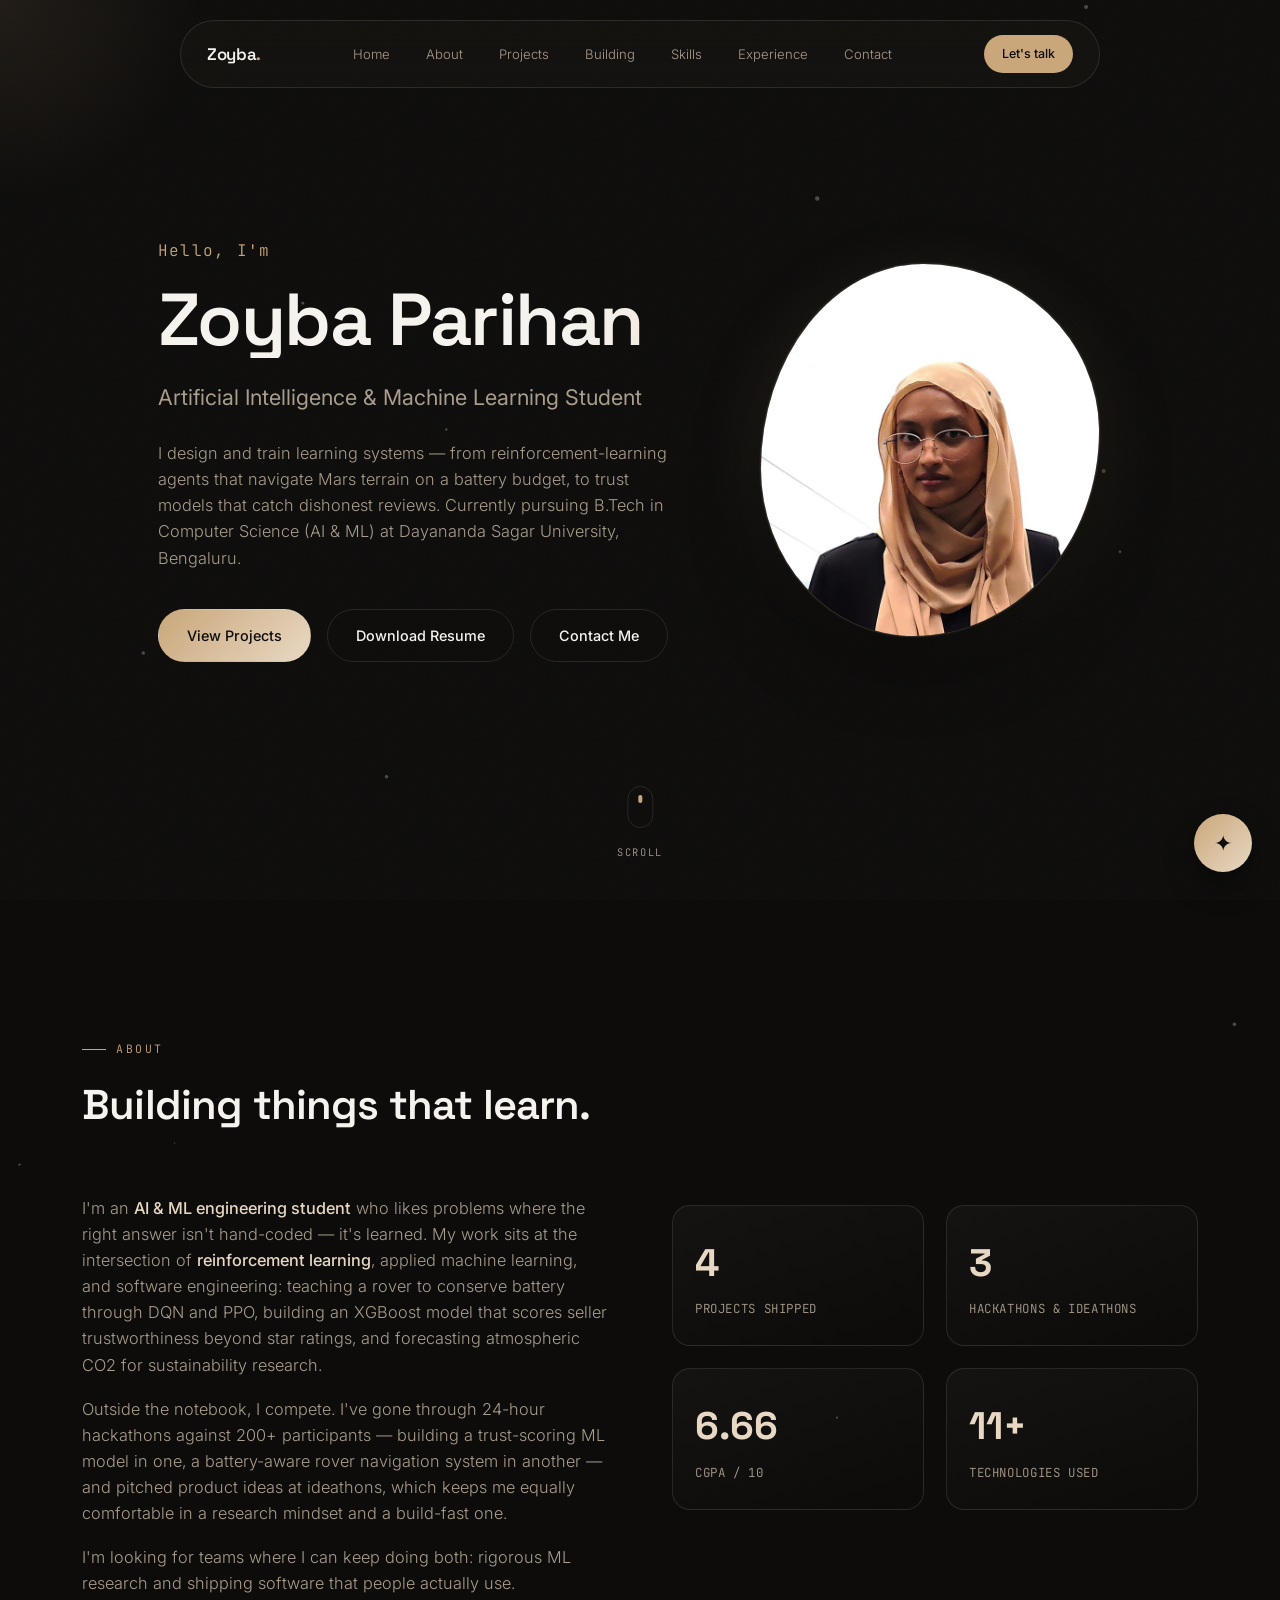
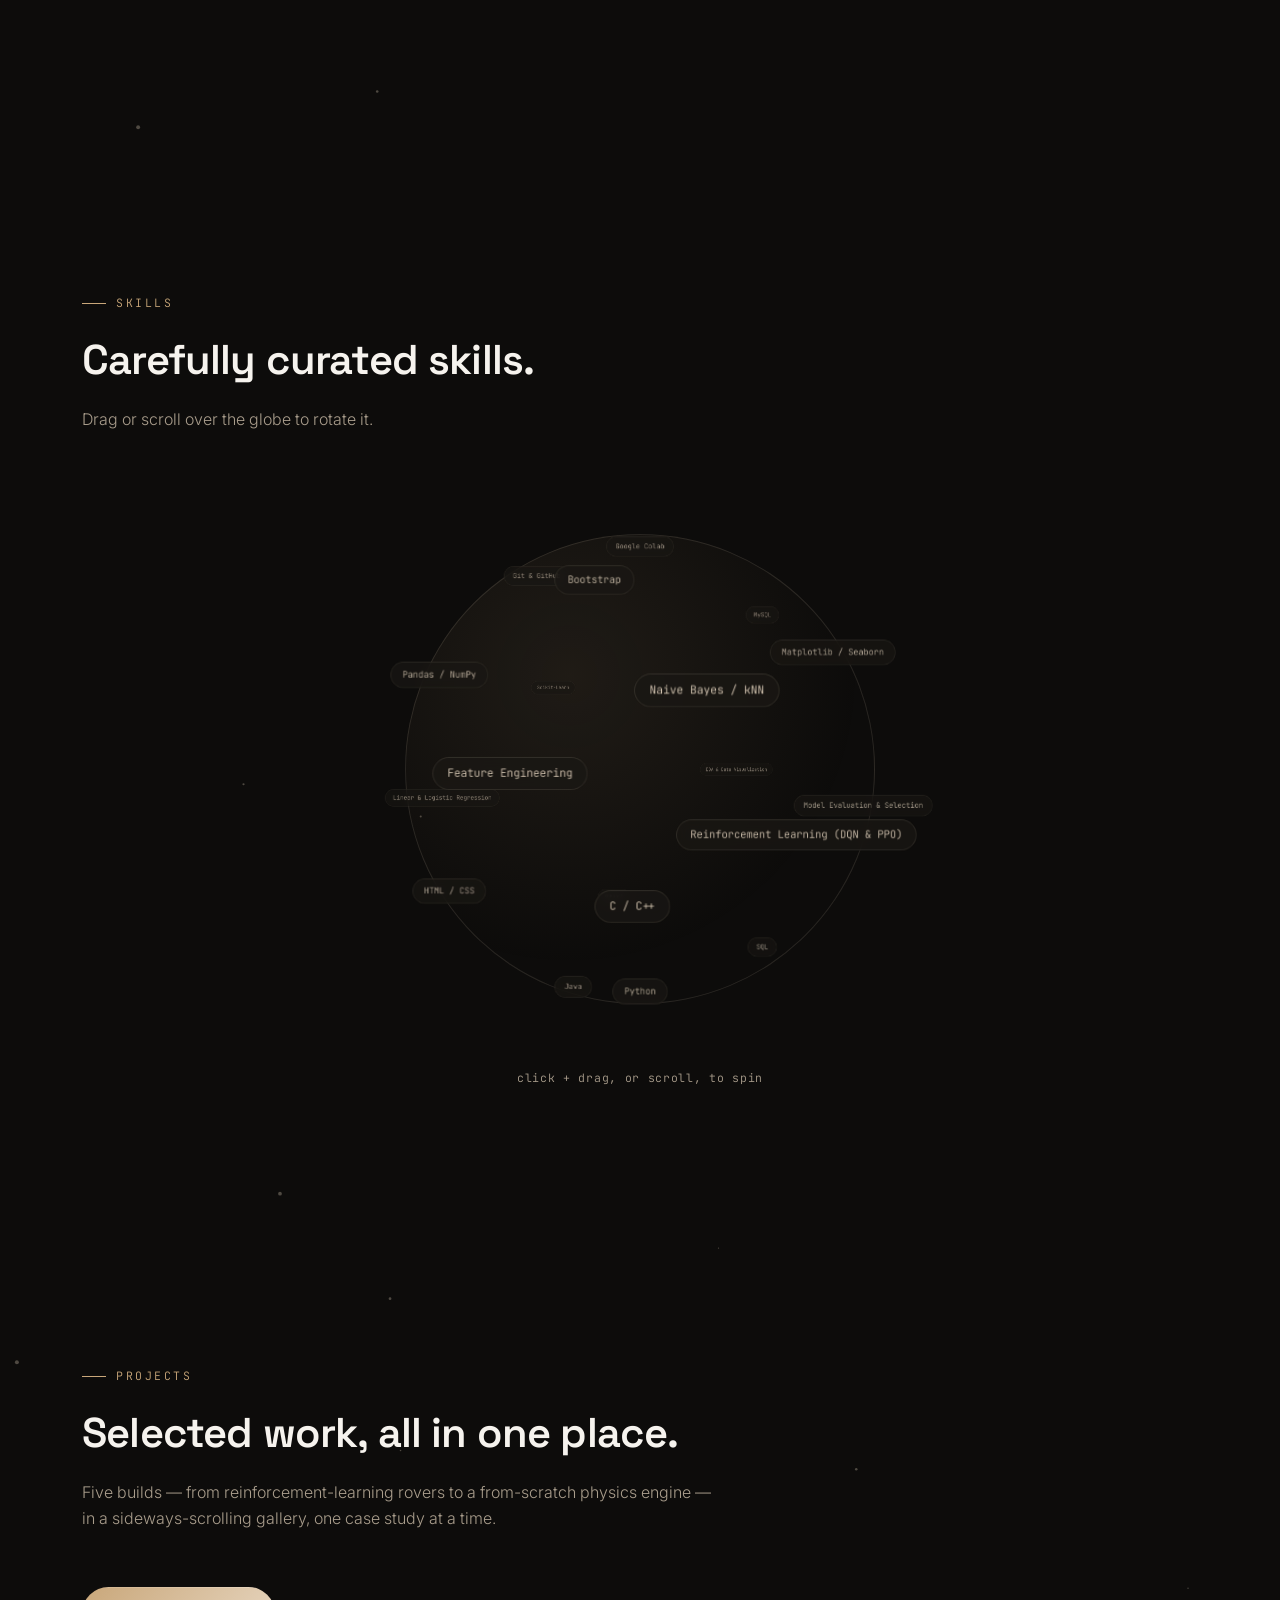
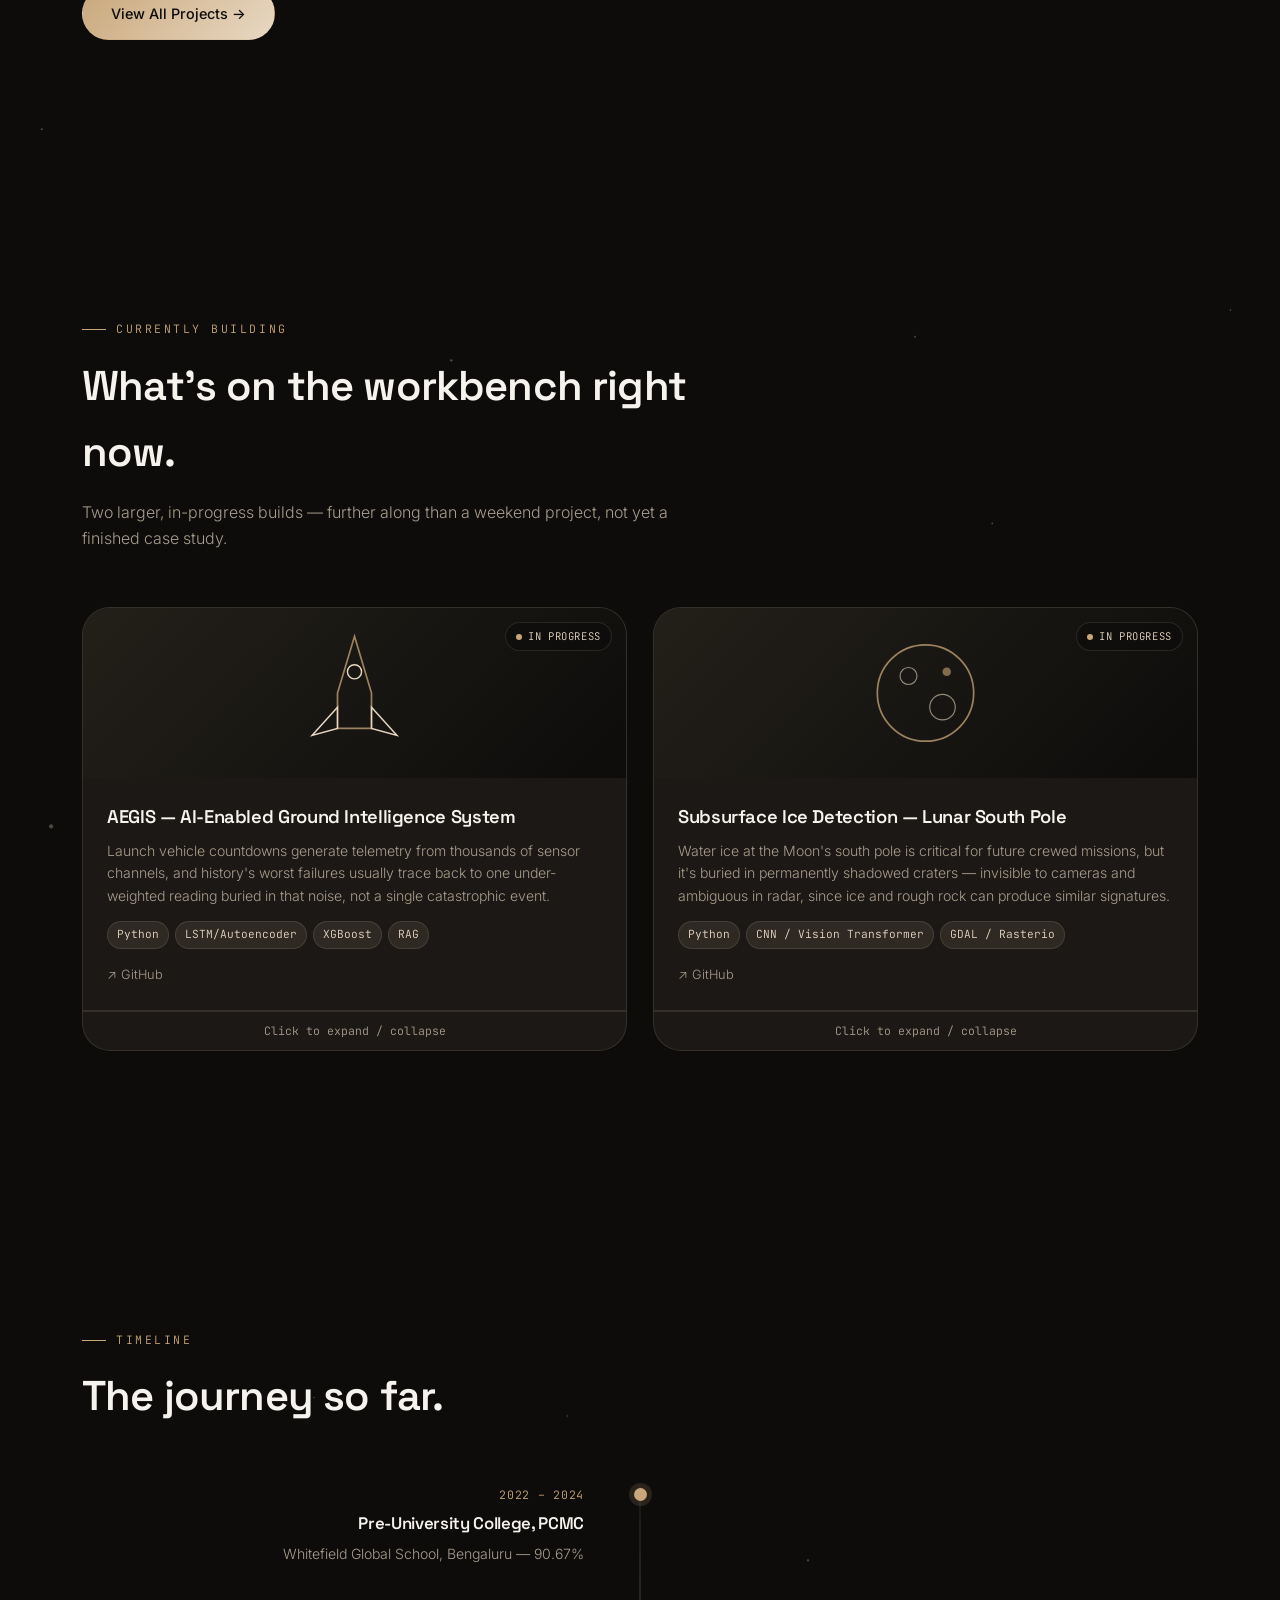
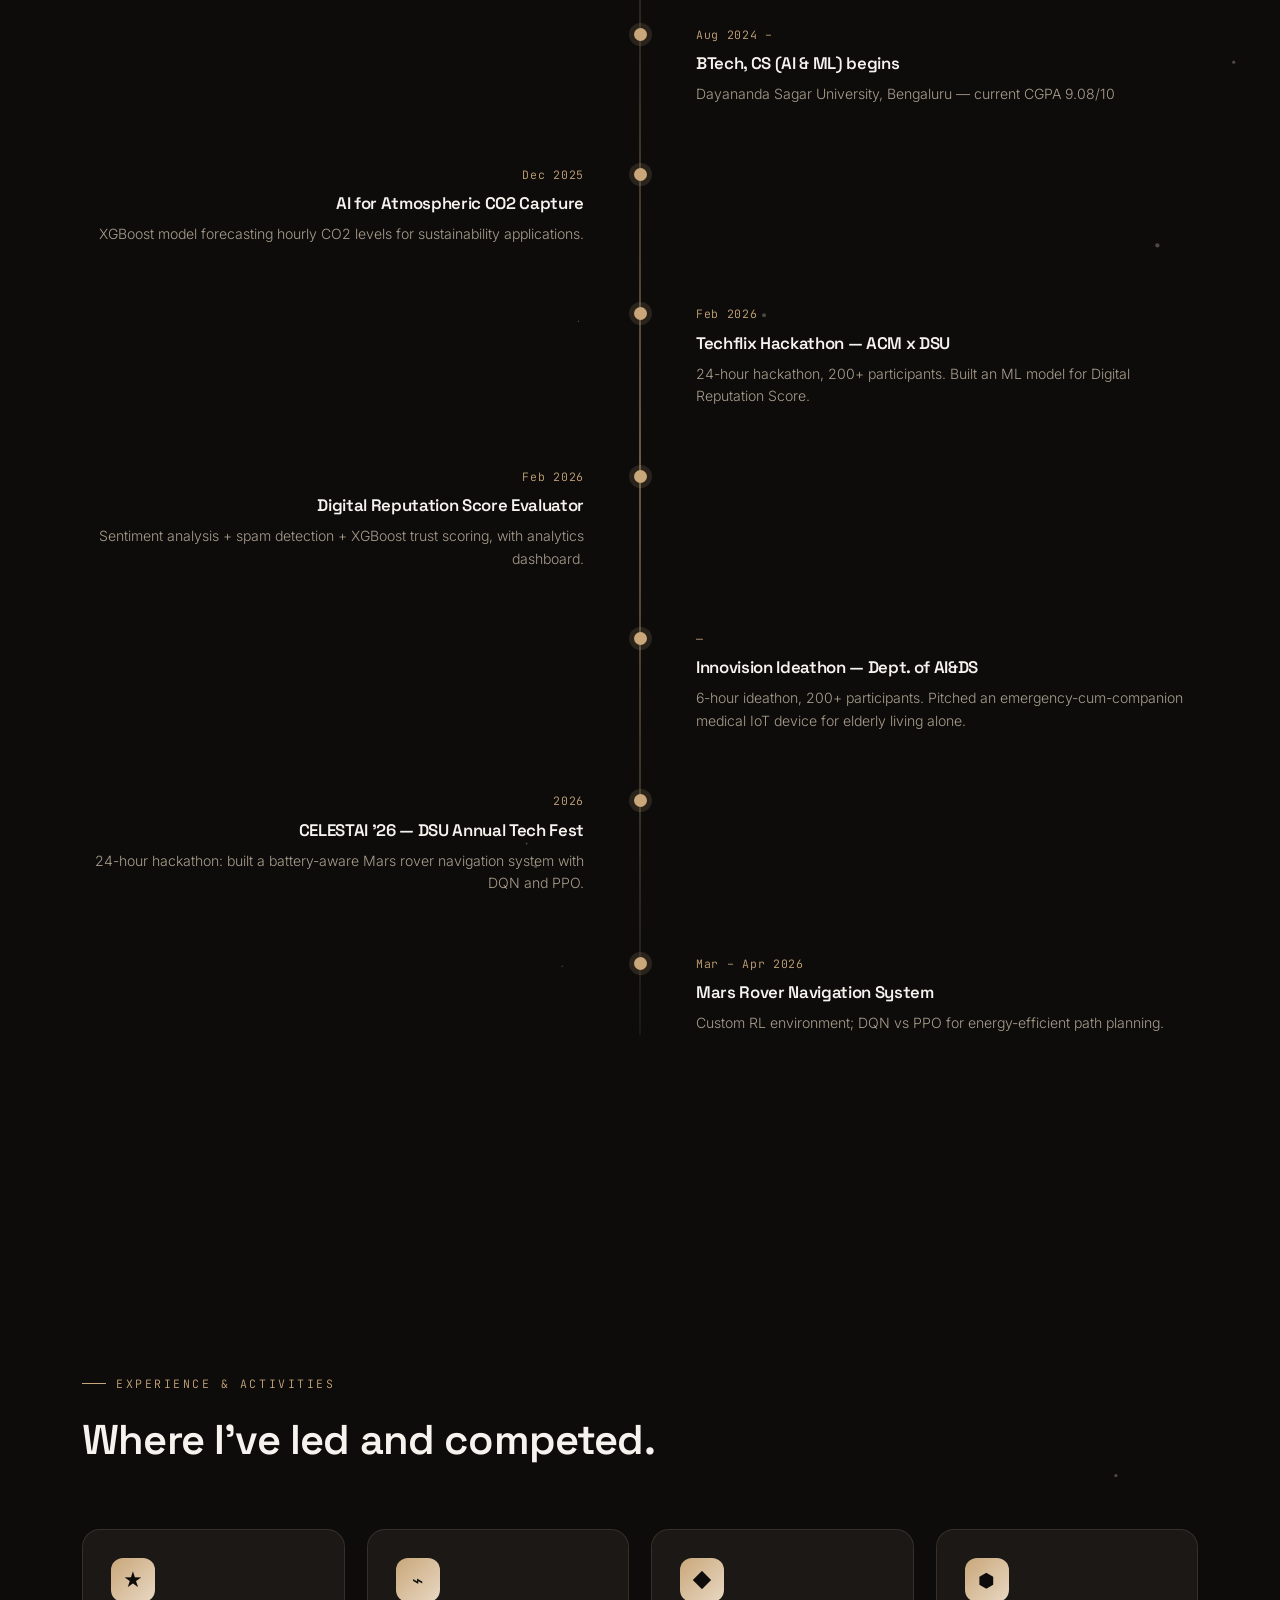
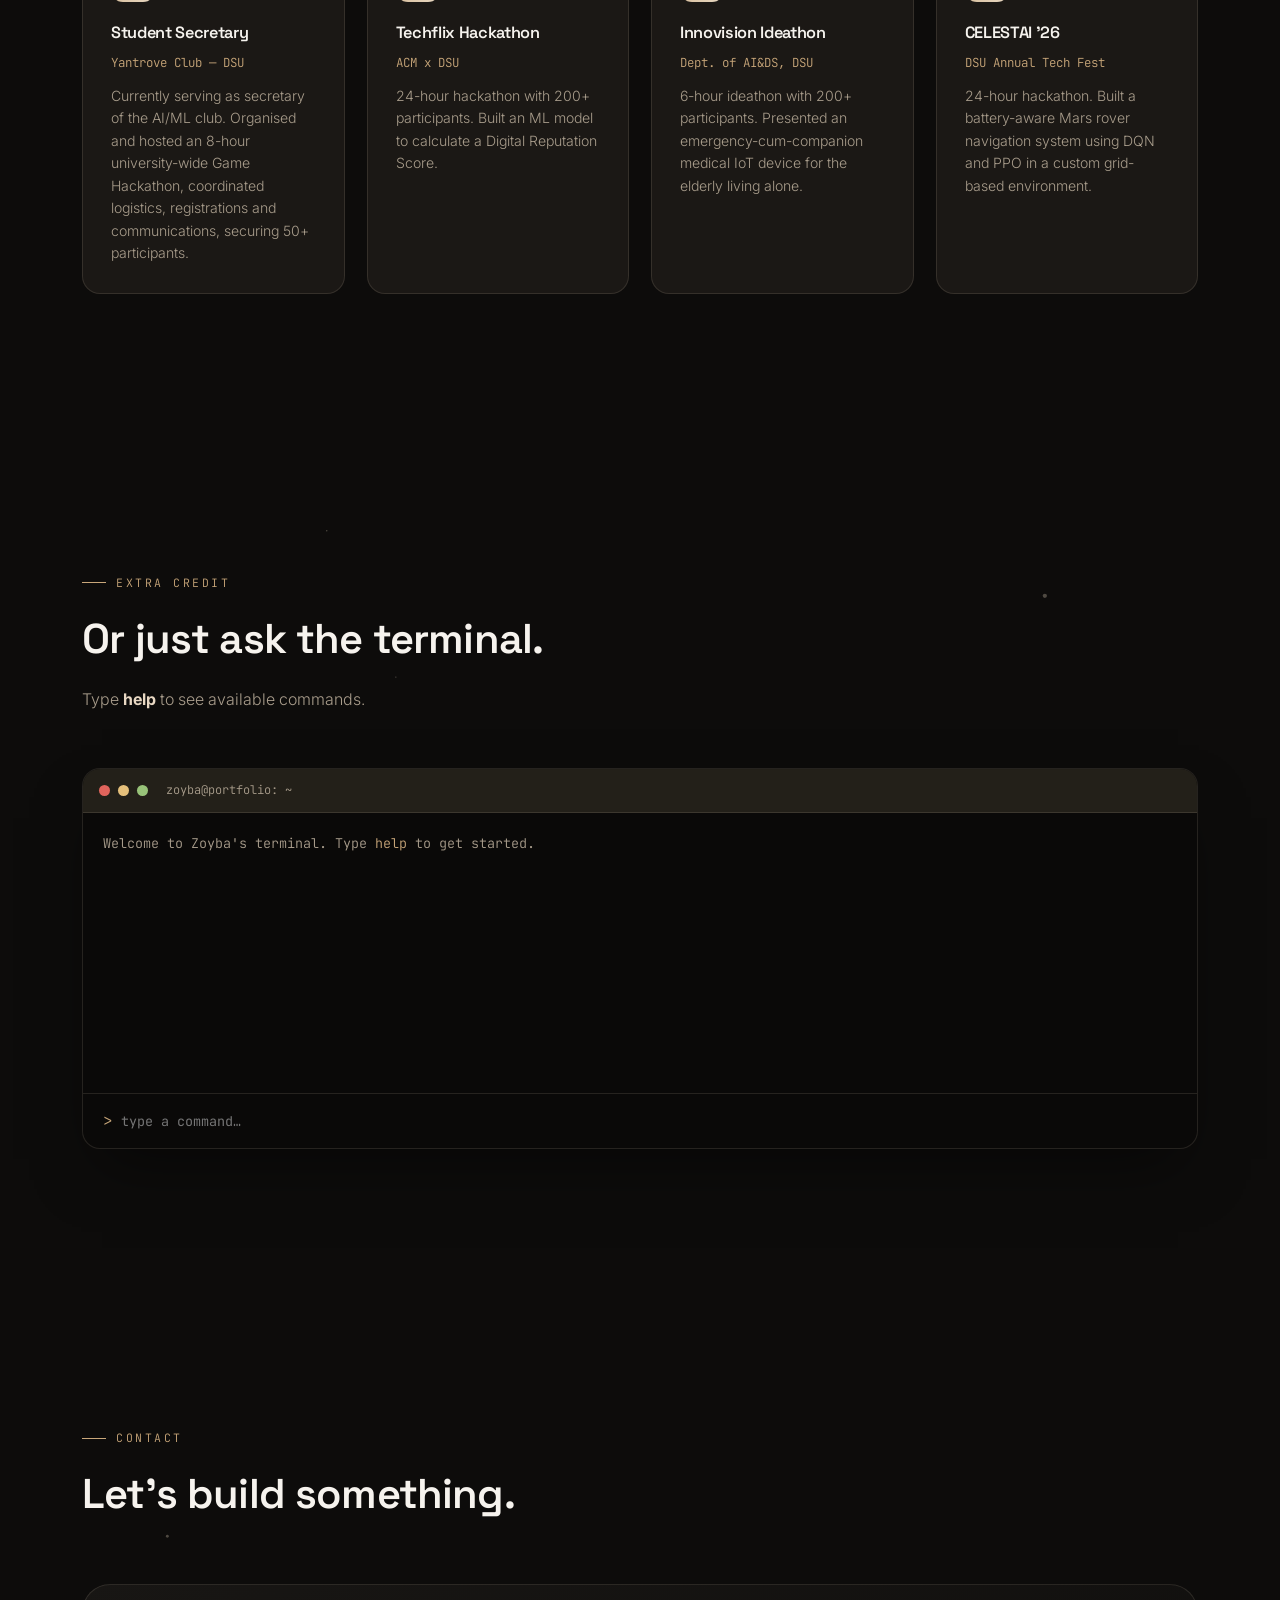
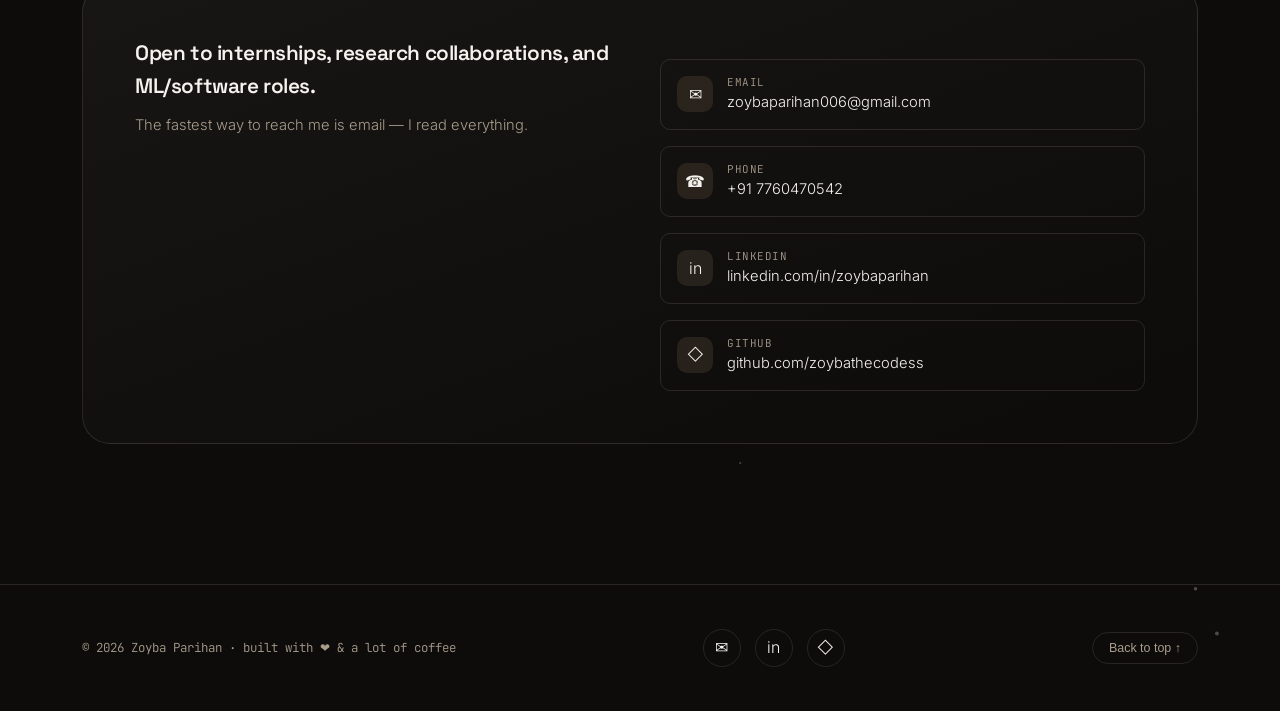
==== index.html @ 09afd3d1 "Add files via upload" ====
<!DOCTYPE html>
<html lang="en">
<head>
<meta charset="UTF-8">
<meta name="viewport" content="width=device-width, initial-scale=1.0">
<title>Zoyba Parihan — AI/ML Engineer</title>
<meta name="description" content="Zoyba Parihan — Artificial Intelligence & Machine Learning student, reinforcement learning & applied ML builder.">
<link rel="preconnect" href="https://fonts.googleapis.com">
<link rel="preconnect" href="https://fonts.gstatic.com" crossorigin>
<link href="https://fonts.googleapis.com/css2?family=Space+Grotesk:wght@400;500;600;700&family=Inter:wght@300;400;500;600&family=JetBrains+Mono:wght@400;500&display=swap" rel="stylesheet">
<style>
/* ============ TOKENS ============ */
:root{
  --matte-black:#0d0c0b;
  --charcoal:#1b1815;
  --charcoal-2:#232019;
  --beige:#d8bea2;
  --sand:#c9a77a;
  --champagne:#e8d8c3;
  --off-white:#f6f3ee;
  --muted:#a99d8c;
  --line:rgba(232,216,195,0.12);
  --glass:rgba(27,24,21,0.55);
  --shadow:rgba(0,0,0,0.45);
  --r-lg:28px;
  --r-md:18px;
  --r-sm:10px;
  --ease:cubic-bezier(.16,1,.3,1);
}
*{box-sizing:border-box; margin:0; padding:0;}
html{scroll-behavior:smooth;}
body{
  background:var(--matte-black);
  color:var(--off-white);
  font-family:'Inter',sans-serif;
  font-weight:300;
  line-height:1.6;
  overflow-x:hidden;
  -webkit-font-smoothing:antialiased;
}
::selection{background:var(--sand); color:var(--matte-black);}
h1,h2,h3,h4{font-family:'Space Grotesk',sans-serif; font-weight:600; letter-spacing:-0.02em;}
.eyebrow{
  font-family:'JetBrains Mono',monospace;
  font-size:0.72rem;
  letter-spacing:0.22em;
  text-transform:uppercase;
  color:var(--sand);
  display:flex; align-items:center; gap:10px;
}
.eyebrow::before{content:''; width:24px; height:1px; background:var(--sand); display:inline-block;}
a{color:inherit; text-decoration:none;}
img{max-width:100%; display:block;}
::-webkit-scrollbar{width:8px;}
::-webkit-scrollbar-track{background:var(--matte-black);}
::-webkit-scrollbar-thumb{background:var(--sand); border-radius:10px;}

.wrap{max-width:1180px; margin:0 auto; padding:0 32px;}
@media (max-width:640px){.wrap{padding:0 20px;}}

/* respect reduced motion */
@media (prefers-reduced-motion: reduce){
  *{animation-duration:0.01ms !important; animation-iteration-count:1 !important; transition-duration:0.01ms !important; scroll-behavior:auto !important;}
}

/* ============ BACKDROP CANVAS (neural constellation) ============ */
#bg-canvas{
  position:fixed; inset:0; z-index:0; opacity:0.55; pointer-events:none;
}
.grain{
  position:fixed; inset:0; z-index:1; pointer-events:none; opacity:0.035;
  background-image:url("data:image/svg+xml,%3Csvg xmlns='http://www.w3.org/2000/svg' width='120' height='120'%3E%3Cfilter id='n'%3E%3CfeTurbulence type='fractalNoise' baseFrequency='0.9' numOctaves='2' stitchTiles='stitch'/%3E%3C/filter%3E%3Crect width='100%25' height='100%25' filter='url(%23n)'/%3E%3C/svg%3E");
}

/* ============ SCROLL PROGRESS ============ */
#scroll-progress{
  position:fixed; top:0; left:0; height:2px; width:0%;
  background:linear-gradient(90deg,var(--sand),var(--champagne));
  z-index:9999; transition:width .1s linear;
}

/* ============ CURSOR GLOW ============ */
#cursor-glow{
  position:fixed; width:420px; height:420px; border-radius:50%;
  background:radial-gradient(circle, rgba(201,167,122,0.10) 0%, rgba(201,167,122,0) 70%);
  pointer-events:none; z-index:2; transform:translate(-50%,-50%);
  transition:opacity .3s ease; opacity:0;
}
@media (hover:hover){#cursor-glow{opacity:1;}}

/* click sparks */
.spark{
  position:fixed; z-index:9500; pointer-events:none; border-radius:50%;
  background:radial-gradient(circle, var(--champagne), var(--sand));
  box-shadow:0 0 6px 1px rgba(201,167,122,0.7);
  animation:spark-fly .6s ease-out forwards;
}
@keyframes spark-fly{
  0%{ transform:translate(0,0) scale(1); opacity:1; }
  100%{ transform:translate(var(--sx), var(--sy)) scale(0); opacity:0; }
}

/* ============ NAVBAR ============ */
nav{
  position:fixed; top:20px; left:50%; transform:translateX(-50%);
  z-index:1000; width:min(920px, 92%);
  display:flex; align-items:center; justify-content:space-between;
  padding:14px 26px;
  background:var(--glass);
  backdrop-filter:blur(18px) saturate(140%);
  -webkit-backdrop-filter:blur(18px) saturate(140%);
  border:1px solid var(--line);
  border-radius:999px;
  transition:padding .4s var(--ease), top .4s var(--ease), background .4s var(--ease);
}
nav.shrink{padding:9px 22px; top:12px; background:rgba(13,12,11,0.75);}
.logo{font-family:'Space Grotesk',sans-serif; font-weight:600; font-size:1.05rem; letter-spacing:-0.02em;}
.logo span{color:var(--sand);}
.nav-links{display:flex; gap:6px; list-style:none;}
.nav-links a{
  font-size:0.82rem; padding:8px 15px; border-radius:999px; color:var(--muted);
  transition:color .3s ease, background .3s ease;
}
.nav-links a:hover, .nav-links a:focus-visible{color:var(--off-white); background:rgba(232,216,195,0.08);}
.nav-cta{
  font-size:0.78rem; padding:9px 18px; border-radius:999px;
  background:var(--sand); color:var(--matte-black); font-weight:500;
  transition:transform .3s var(--ease), box-shadow .3s ease;
}
.nav-cta:hover{transform:translateY(-2px); box-shadow:0 10px 24px rgba(201,167,122,0.25);}
.nav-toggle{display:none; background:none; border:none; color:var(--off-white); font-size:1.4rem; cursor:pointer;}
@media (max-width:860px){
  .nav-links{display:none;}
  .nav-toggle{display:block;}
  .nav-cta{display:none;}
}
#mobile-menu{
  position:fixed; inset:0; z-index:999; background:rgba(13,12,11,0.97);
  display:flex; flex-direction:column; align-items:center; justify-content:center; gap:26px;
  opacity:0; pointer-events:none; transition:opacity .35s ease;
}
#mobile-menu.open{opacity:1; pointer-events:all;}
#mobile-menu a{font-family:'Space Grotesk',sans-serif; font-size:1.6rem;}
#mobile-menu .close-btn{position:absolute; top:28px; right:28px; font-size:1.8rem; background:none; border:none; color:var(--off-white);}

/* ============ SECTION BASE ============ */
section{position:relative; z-index:2; padding:140px 0;}
@media (max-width:640px){section{padding:90px 0;}}
.reveal{opacity:0; transform:translateY(36px); transition:opacity .9s var(--ease), transform .9s var(--ease);}
.reveal.in{opacity:1; transform:translateY(0);}
.stagger > *{opacity:0; transform:translateY(28px); transition:opacity .7s var(--ease), transform .7s var(--ease);}
.stagger.in > *{opacity:1; transform:translateY(0);}
.stagger.in > *:nth-child(1){transition-delay:.05s;}
.stagger.in > *:nth-child(2){transition-delay:.14s;}
.stagger.in > *:nth-child(3){transition-delay:.23s;}
.stagger.in > *:nth-child(4){transition-delay:.32s;}
.stagger.in > *:nth-child(5){transition-delay:.41s;}
.stagger.in > *:nth-child(6){transition-delay:.5s;}

/* ============ HERO ============ */
#hero{
  min-height:100vh; display:flex; align-items:center; padding-top:140px;
  position:relative;
}
.hero-grid{
  display:grid; grid-template-columns:1.15fr 0.85fr; gap:60px; align-items:center;
}
@media (max-width:900px){.hero-grid{grid-template-columns:1fr; text-align:center;}}
.hero-greeting{font-family:'JetBrains Mono',monospace; color:var(--sand); font-size:1rem; letter-spacing:0.08em; margin-bottom:18px;}
.hero-title{
  font-size:clamp(2.6rem, 6.4vw, 4.6rem); line-height:1.03; margin-bottom:22px;
  background:linear-gradient(120deg,var(--off-white) 40%, var(--champagne) 65%, var(--sand) 100%);
  -webkit-background-clip:text; background-clip:text; color:transparent;
  background-size:200% auto; animation:shine 8s linear infinite;
}
@keyframes shine{0%{background-position:0% center;}100%{background-position:200% center;}}
.hero-role{font-size:clamp(1.05rem,2vw,1.35rem); color:var(--muted); font-weight:400; margin-bottom:26px;}
.hero-intro{max-width:520px; color:var(--muted); font-size:1.02rem; margin-bottom:38px;}
@media (max-width:900px){.hero-intro{margin-left:auto; margin-right:auto;}}
.hero-btns{display:flex; gap:16px; flex-wrap:wrap;}
@media (max-width:900px){.hero-btns{justify-content:center;}}
.btn{
  position:relative; padding:14px 28px; border-radius:999px; font-size:0.9rem; font-weight:500;
  display:inline-flex; align-items:center; gap:8px; cursor:pointer; border:1px solid transparent;
  transition:transform .25s var(--ease);
  isolation:isolate;
}
.btn-primary{background:linear-gradient(135deg,var(--sand),var(--champagne)); color:var(--matte-black);}
.btn-outline{border-color:var(--line); color:var(--off-white); backdrop-filter:blur(10px);}
.btn:hover{transform:translateY(-3px);}
.btn-outline:hover{border-color:var(--sand); background:rgba(201,167,122,0.08);}

.hero-photo-wrap{position:relative; display:flex; justify-content:center;}
.blob-frame{
  position:relative; width:min(340px, 76vw); aspect-ratio:1/1.1;
  border-radius:48% 52% 55% 45% / 55% 45% 55% 45%;
  overflow:hidden; border:1px solid var(--line);
  box-shadow:0 30px 80px -20px rgba(0,0,0,0.6), 0 0 0 1px rgba(232,216,195,0.05);
  animation:blobmorph 12s ease-in-out infinite;
}
.blob-frame img{width:100%; height:100%; object-fit:cover; object-position:center center;}
@keyframes blobmorph{
  0%,100%{border-radius:48% 52% 55% 45% / 55% 45% 55% 45%;}
  50%{border-radius:55% 45% 48% 52% / 45% 55% 48% 52%;}
}
.glow-ring{
  position:absolute; inset:-30px; border-radius:50%;
  background:radial-gradient(circle, rgba(201,167,122,0.25), transparent 70%);
  filter:blur(20px); z-index:-1; animation:pulse 4s ease-in-out infinite;
}
@keyframes pulse{0%,100%{opacity:.5; transform:scale(1);}50%{opacity:.9; transform:scale(1.06);}}

.scroll-cue{position:absolute; bottom:36px; left:50%; transform:translateX(-50%); text-align:center; z-index:3;}
.scroll-cue .dot-track{width:26px; height:42px; border:1px solid var(--line); border-radius:20px; margin:0 auto 10px; position:relative;}
.scroll-cue .dot{width:4px; height:8px; background:var(--sand); border-radius:4px; position:absolute; top:8px; left:50%; transform:translateX(-50%); animation:scrolldot 1.8s ease-in-out infinite;}
@keyframes scrolldot{0%{top:8px; opacity:1;}80%{top:24px; opacity:0;}100%{top:8px; opacity:0;}}
.scroll-cue span{font-family:'JetBrains Mono',monospace; font-size:0.65rem; color:var(--muted); letter-spacing:0.15em;}

/* ============ SECTION HEADERS ============ */
.section-head{margin-bottom:56px; max-width:640px;}
.section-head h2{font-size:clamp(1.8rem,3.6vw,2.6rem); margin-top:14px;}
.section-head p{color:var(--muted); margin-top:14px; font-size:1rem;}

/* ============ ABOUT ============ */
.about-grid{display:grid; grid-template-columns:1fr 1fr; gap:64px; align-items:start;}
@media (max-width:860px){.about-grid{grid-template-columns:1fr;}}
.about-text p{color:var(--muted); margin-bottom:18px; font-size:1.02rem;}
.about-text strong{color:var(--champagne); font-weight:500;}
.counters{display:grid; grid-template-columns:repeat(2,1fr); gap:22px; margin-top:10px;}
.counter-card{
  padding:26px 22px; border:1px solid var(--line); border-radius:var(--r-md);
  background:linear-gradient(160deg, rgba(232,216,195,0.04), rgba(0,0,0,0));
  transition:border-color .3s ease, transform .3s var(--ease);
}
.counter-card:hover{border-color:var(--sand); transform:translateY(-4px);}
.counter-num{font-family:'Space Grotesk',sans-serif; font-size:2.4rem; font-weight:700; color:var(--champagne);}
.counter-label{font-size:0.78rem; color:var(--muted); font-family:'JetBrains Mono',monospace; letter-spacing:0.05em; margin-top:6px;}

/* ============ SKILLS GLOBE ============ */
.globe-wrap{display:flex; flex-direction:column; align-items:center; gap:20px;}
#skills-globe{
  position:relative; width:min(560px,92vw); height:min(560px,92vw);
  margin:0 auto; cursor:grab; touch-action:none;
}
#skills-globe:active{cursor:grabbing;}
#skills-globe::before{
  content:''; position:absolute; inset:8%; border-radius:50%;
  background:radial-gradient(circle at 35% 30%, rgba(201,167,122,0.10), transparent 65%);
  border:1px solid var(--line); pointer-events:none;
}
#skills-globe-inner{position:absolute; inset:0;}
.skill-pill{
  position:absolute; top:50%; left:50%;
  padding:7px 15px; border-radius:999px; border:1px solid var(--line);
  background:rgba(27,24,21,0.85); backdrop-filter:blur(6px);
  font-family:'JetBrains Mono',monospace; font-size:0.74rem; white-space:nowrap; color:var(--champagne);
  will-change:transform, opacity; cursor:default;
  transition:background .25s ease, border-color .25s ease;
}
.skill-pill:hover{border-color:var(--sand); background:rgba(201,167,122,0.2); color:var(--off-white);}
.globe-hint{font-family:'JetBrains Mono',monospace; font-size:0.72rem; color:var(--muted); letter-spacing:0.06em; text-align:center;}

/* ============ PROJECTS ============ */
.projects-grid{display:grid; grid-template-columns:repeat(auto-fit,minmax(320px,1fr)); gap:26px;}
.project-card{
  border:1px solid var(--line); border-radius:var(--r-lg); overflow:hidden; background:var(--charcoal);
  cursor:pointer; transition:transform .4s var(--ease), border-color .4s ease; position:relative;
}
.project-card:hover{transform:translateY(-8px); border-color:var(--sand);}
.project-visual{
  height:170px; position:relative; overflow:hidden;
  background:linear-gradient(135deg, var(--charcoal-2), var(--matte-black));
}
.project-visual svg{position:absolute; inset:0; width:100%; height:100%;}
.project-tag{position:absolute; top:14px; left:14px; font-family:'JetBrains Mono',monospace; font-size:0.68rem; color:var(--sand); background:rgba(13,12,11,0.6); padding:5px 10px; border-radius:999px; border:1px solid var(--line);}
.project-body{padding:24px;}
.project-body h3{font-size:1.15rem; margin-bottom:8px;}
.project-body .p-sub{color:var(--muted); font-size:0.88rem; margin-bottom:14px;}
.stack-row{display:flex; flex-wrap:wrap; gap:6px; margin-bottom:16px;}
.stack-chip{font-size:0.7rem; font-family:'JetBrains Mono',monospace; padding:4px 9px; border-radius:999px; background:rgba(216,190,162,0.1); color:var(--champagne); border:1px solid var(--line);}
.project-links{display:flex; gap:14px;}
.project-links a{font-size:0.8rem; color:var(--muted); display:flex; align-items:center; gap:5px; transition:color .3s ease;}
.project-links a:hover{color:var(--sand);}
.project-detail{
  max-height:0; overflow:hidden; transition:max-height .5s var(--ease), padding .5s var(--ease);
  padding:0 24px; border-top:1px solid var(--line);
}
.project-card.expanded .project-detail{max-height:600px; padding:20px 24px 24px;}
.project-detail h4{font-size:0.78rem; text-transform:uppercase; letter-spacing:0.08em; color:var(--sand); margin:14px 0 6px; font-family:'JetBrains Mono',monospace;}
.project-detail h4:first-child{margin-top:0;}
.project-detail p{font-size:0.88rem; color:var(--muted);}
.expand-hint{font-size:0.72rem; color:var(--muted); text-align:center; padding:10px; font-family:'JetBrains Mono',monospace; border-top:1px solid var(--line);}
.progress-badge{
  position:absolute; top:14px; right:14px; display:flex; align-items:center; gap:6px;
  font-family:'JetBrains Mono',monospace; font-size:0.66rem; letter-spacing:0.06em; text-transform:uppercase;
  color:var(--champagne); background:rgba(13,12,11,0.6); padding:5px 10px; border-radius:999px; border:1px solid var(--line);
}
.progress-badge .live-dot{width:6px; height:6px; border-radius:50%; background:var(--sand); animation:livepulse 1.6s ease-in-out infinite;}
@keyframes livepulse{0%,100%{opacity:1; transform:scale(1);}50%{opacity:0.4; transform:scale(0.7);}}

/* ============ TIMELINE ============ */
.timeline{position:relative; margin-top:20px;}
.timeline::before{content:''; position:absolute; left:20px; top:0; bottom:0; width:1px; background:linear-gradient(var(--line),var(--sand),var(--line));}
@media (min-width:760px){.timeline::before{left:50%; transform:translateX(-50%);}}
.tl-item{position:relative; padding-left:56px; margin-bottom:44px;}
@media (min-width:760px){
  .tl-item{width:50%; padding-left:0; padding-right:56px; margin-bottom:60px;}
  .tl-item:nth-child(even){margin-left:50%; padding-right:0; padding-left:56px; text-align:left;}
  .tl-item:nth-child(odd){text-align:right;}
}
.tl-dot{position:absolute; left:14px; top:2px; width:13px; height:13px; border-radius:50%; background:var(--sand); box-shadow:0 0 0 5px rgba(201,167,122,0.15);}
@media (min-width:760px){
  .tl-item:nth-child(odd) .tl-dot{right:-6.5px; left:auto;}
  .tl-item:nth-child(even) .tl-dot{left:-6.5px;}
}
.tl-date{font-family:'JetBrains Mono',monospace; font-size:0.72rem; color:var(--sand); letter-spacing:0.06em;}
.tl-item h4{margin:6px 0; font-size:1.05rem;}
.tl-item p{color:var(--muted); font-size:0.88rem;}

/* ============ EXPERIENCE CARDS ============ */
.exp-grid{display:grid; grid-template-columns:repeat(auto-fit,minmax(260px,1fr)); gap:22px;}
.exp-card{
  padding:28px; border:1px solid var(--line); border-radius:var(--r-md); background:var(--charcoal);
  transition:transform .35s var(--ease), border-color .35s ease;
}
.exp-card:hover{transform:translateY(-6px); border-color:var(--sand);}
.exp-icon{width:44px; height:44px; border-radius:12px; background:linear-gradient(135deg,var(--sand),var(--champagne)); display:flex; align-items:center; justify-content:center; margin-bottom:18px; font-size:1.2rem; color:var(--matte-black);}
.exp-card h4{font-size:1.02rem; margin-bottom:6px;}
.exp-card .exp-org{font-size:0.78rem; color:var(--sand); font-family:'JetBrains Mono',monospace; margin-bottom:12px;}
.exp-card p{font-size:0.88rem; color:var(--muted);}

/* ============ TERMINAL ============ */
.terminal-wrap{border:1px solid var(--line); border-radius:var(--r-md); background:#0a0908; overflow:hidden; box-shadow:0 30px 60px -20px rgba(0,0,0,0.5);}
.terminal-bar{display:flex; align-items:center; gap:8px; padding:12px 16px; background:var(--charcoal-2); border-bottom:1px solid var(--line);}
.terminal-bar .dot{width:11px; height:11px; border-radius:50%;}
.terminal-bar .r{background:#e0645c;} .terminal-bar .y{background:#e5c07b;} .terminal-bar .g{background:#98c379;}
.terminal-title{margin-left:10px; font-family:'JetBrains Mono',monospace; font-size:0.75rem; color:var(--muted);}
#terminal-output{padding:20px; height:280px; overflow-y:auto; font-family:'JetBrains Mono',monospace; font-size:0.84rem; color:var(--off-white);}
#terminal-output .line{margin-bottom:6px; line-height:1.6;}
#terminal-output .prompt-tag{color:var(--sand);}
#terminal-output .muted-line{color:var(--muted);}
.terminal-input-row{display:flex; align-items:center; gap:8px; padding:14px 20px; border-top:1px solid var(--line);}
.terminal-input-row span{color:var(--sand); font-family:'JetBrains Mono',monospace;}
#terminal-input{flex:1; background:none; border:none; outline:none; color:var(--off-white); font-family:'JetBrains Mono',monospace; font-size:0.84rem;}

/* ============ CHAT WIDGET ============ */
#chat-toggle{
  position:fixed; bottom:28px; right:28px; width:58px; height:58px; border-radius:50%; z-index:900;
  background:linear-gradient(135deg,var(--sand),var(--champagne)); border:none; cursor:pointer;
  display:flex; align-items:center; justify-content:center; font-size:1.4rem; color:var(--matte-black);
  box-shadow:0 14px 30px rgba(0,0,0,0.4); transition:transform .3s var(--ease);
}
#chat-toggle:hover{transform:scale(1.08);}
#chat-panel{
  position:fixed; bottom:98px; right:28px; width:340px; max-width:88vw; height:440px; z-index:900;
  background:var(--charcoal); border:1px solid var(--line); border-radius:var(--r-md); overflow:hidden;
  display:flex; flex-direction:column; box-shadow:0 30px 60px rgba(0,0,0,0.5);
  transform:translateY(20px) scale(0.96); opacity:0; pointer-events:none; transition:all .35s var(--ease);
}
#chat-panel.open{transform:translateY(0) scale(1); opacity:1; pointer-events:all;}
.chat-head{padding:16px 18px; border-bottom:1px solid var(--line); font-family:'Space Grotesk',sans-serif; font-weight:600; font-size:0.92rem;}
.chat-head span{display:block; font-family:'JetBrains Mono',monospace; font-weight:400; font-size:0.68rem; color:var(--sand); margin-top:2px;}
#chat-body{flex:1; overflow-y:auto; padding:16px; display:flex; flex-direction:column; gap:12px;}
.chat-msg{font-size:0.84rem; max-width:88%; padding:10px 14px; border-radius:14px; line-height:1.5;}
.chat-msg.bot{background:rgba(232,216,195,0.08); border:1px solid var(--line); align-self:flex-start; border-bottom-left-radius:4px;}
.chat-msg.user{background:var(--sand); color:var(--matte-black); align-self:flex-end; border-bottom-right-radius:4px;}
.chat-suggestions{display:flex; flex-wrap:wrap; gap:6px; padding:10px 16px; border-top:1px solid var(--line);}
.chat-chip{font-size:0.7rem; padding:6px 10px; border-radius:999px; border:1px solid var(--line); color:var(--muted); cursor:pointer; font-family:'JetBrains Mono',monospace; background:none;}
.chat-chip:hover{border-color:var(--sand); color:var(--off-white);}

/* ============ CONTACT ============ */
.contact-card{
  border:1px solid var(--line); border-radius:var(--r-lg); padding:52px; background:linear-gradient(160deg, rgba(232,216,195,0.05), rgba(0,0,0,0));
  display:grid; grid-template-columns:1fr 1fr; gap:40px;
}
@media (max-width:760px){.contact-card{grid-template-columns:1fr; padding:32px;}}
.contact-list{display:flex; flex-direction:column; gap:16px; margin-top:22px;}
.contact-row{display:flex; align-items:center; gap:14px; padding:14px 16px; border:1px solid var(--line); border-radius:var(--r-sm); transition:border-color .3s ease, transform .3s var(--ease);}
.contact-row:hover{border-color:var(--sand); transform:translateX(6px);}
.contact-row .ic{width:36px; height:36px; border-radius:10px; background:rgba(201,167,122,0.12); display:flex; align-items:center; justify-content:center; font-size:1rem;}
.contact-row .lbl{font-size:0.68rem; color:var(--muted); font-family:'JetBrains Mono',monospace; text-transform:uppercase; letter-spacing:0.05em;}
.contact-row .val{font-size:0.92rem;}

/* ============ FOOTER ============ */
footer{padding:44px 0; border-top:1px solid var(--line); position:relative; z-index:2;}
.footer-inner{display:flex; justify-content:space-between; align-items:center; flex-wrap:wrap; gap:16px;}
.footer-socials{display:flex; gap:14px;}
.footer-socials a{width:38px; height:38px; border-radius:50%; border:1px solid var(--line); display:flex; align-items:center; justify-content:center; transition:all .3s ease;}
.footer-socials a:hover{border-color:var(--sand); color:var(--sand); transform:translateY(-3px);}
.footer-note{font-size:0.78rem; color:var(--muted); font-family:'JetBrains Mono',monospace;}
#back-to-top{background:none; border:1px solid var(--line); color:var(--muted); border-radius:999px; padding:8px 16px; font-size:0.78rem; cursor:pointer; transition:all .3s ease;}
#back-to-top:hover{border-color:var(--sand); color:var(--sand);}

/* magnetic wrapper */
.magnetic{display:inline-block;}

/* easter egg overlay */
#egg-overlay{
  position:fixed; inset:0; z-index:9998; background:rgba(13,12,11,0.92); display:flex; align-items:center; justify-content:center;
  opacity:0; pointer-events:none; transition:opacity .5s ease; text-align:center; flex-direction:column; gap:14px;
}
#egg-overlay.show{opacity:1; pointer-events:all;}
#egg-overlay h2{font-size:2.2rem; background:linear-gradient(90deg,var(--sand),var(--champagne)); -webkit-background-clip:text; color:transparent;}
#egg-overlay p{color:var(--muted); font-family:'JetBrains Mono',monospace; font-size:0.85rem;}
#egg-canvas{position:fixed; inset:0; z-index:9997; pointer-events:none; opacity:0; transition:opacity .5s ease;}
#egg-canvas.show{opacity:1;}

/* ============ PROJECTS OVERLAY (in-page gallery) ============ */
#projects-overlay{
  position:fixed; inset:0; z-index:5000; background:var(--matte-black);
  display:flex; flex-direction:column; opacity:0; pointer-events:none;
  transition:opacity .45s var(--ease); overflow:hidden;
}
#projects-overlay.open{opacity:1; pointer-events:all;}
#projects-overlay .bg-glow{
  position:absolute; inset:0; z-index:0; pointer-events:none;
  background:radial-gradient(circle at 20% 20%, rgba(201,167,122,0.08), transparent 45%),
             radial-gradient(circle at 85% 75%, rgba(232,216,195,0.06), transparent 45%);
}
#projects-overlay .po-header{
  position:relative; z-index:5; display:flex; align-items:center; justify-content:space-between;
  padding:20px 32px; border-bottom:1px solid var(--line);
  background:var(--glass); backdrop-filter:blur(14px); flex:0 0 auto;
}
.back-link{display:flex; align-items:center; gap:8px; font-size:0.86rem; color:var(--muted); transition:color .3s ease; background:none; border:none; cursor:pointer; font-family:'Inter',sans-serif;}
.back-link:hover{color:var(--sand);}
.po-page-title{font-size:1.05rem; font-family:'Space Grotesk',sans-serif; font-weight:600;}
.po-page-title span{color:var(--sand);}
.po-header-hint{font-family:'JetBrains Mono',monospace; font-size:0.68rem; color:var(--muted); display:flex; align-items:center; gap:8px;}
@media (max-width:700px){.po-header-hint{display:none;}}

#menu-strip{
  position:relative; z-index:5; display:flex; gap:10px; padding:14px 32px; overflow-x:auto;
  border-bottom:1px solid var(--line); background:rgba(13,12,11,0.5); scrollbar-width:thin; flex:0 0 auto;
}
#menu-strip::-webkit-scrollbar{height:5px;}
.menu-pill{
  flex:0 0 auto; padding:9px 18px; border-radius:999px; border:1px solid var(--line);
  font-family:'JetBrains Mono',monospace; font-size:0.76rem; color:var(--muted); white-space:nowrap;
  cursor:pointer; transition:all .3s ease; background:transparent;
}
.menu-pill.active{border-color:var(--sand); color:var(--off-white); background:rgba(201,167,122,0.12);}
.menu-pill:hover{color:var(--off-white); border-color:var(--sand);}

#gallery-wrap{position:relative; flex:1 1 auto; min-height:0; z-index:2;}
#gallery{
  display:flex; height:100%; overflow-x:auto; overflow-y:hidden;
  scroll-snap-type:x mandatory; scroll-behavior:smooth;
}
.panel{
  flex:0 0 100%; height:100%; scroll-snap-align:start; display:flex; align-items:center; justify-content:center;
  padding:36px 32px; box-sizing:border-box;
}
.panel-inner{
  max-width:920px; width:100%; display:grid; grid-template-columns:1fr 1fr; gap:44px; align-items:center;
  max-height:100%; overflow-y:auto; padding:4px;
}
@media (max-width:860px){.panel-inner{grid-template-columns:1fr; max-height:100%;}}
.panel-visual{
  border:1px solid var(--line); border-radius:var(--r-lg); background:linear-gradient(160deg,var(--charcoal-2),var(--matte-black));
  aspect-ratio:1/1; display:flex; align-items:center; justify-content:center; padding:28px; position:relative; overflow:hidden;
}
.panel-visual svg{width:80%; height:80%;}
.panel-tag{position:absolute; top:16px; left:16px; font-family:'JetBrains Mono',monospace; font-size:0.68rem; color:var(--sand); background:rgba(13,12,11,0.7); padding:6px 12px; border-radius:999px; border:1px solid var(--line);}
.panel-index{position:absolute; bottom:16px; right:16px; font-family:'Space Grotesk',sans-serif; font-size:2.2rem; font-weight:700; color:rgba(232,216,195,0.08);}
.panel-body h3{font-size:clamp(1.35rem,2.6vw,1.9rem); margin-bottom:14px; line-height:1.15;}
.panel-block{margin-bottom:14px;}
.panel-block h4{font-size:0.68rem; text-transform:uppercase; letter-spacing:0.08em; color:var(--sand); font-family:'JetBrains Mono',monospace; margin-bottom:5px;}
.panel-block p{font-size:0.9rem; color:var(--muted);}
.panel-links{display:flex; gap:16px; margin-top:20px;}
.panel-links a{
  font-size:0.82rem; padding:10px 18px; border-radius:999px; border:1px solid var(--line);
  display:inline-flex; align-items:center; gap:6px; transition:all .3s var(--ease);
}
.panel-links a:hover{border-color:var(--sand); background:rgba(201,167,122,0.08); transform:translateY(-2px);}

.nav-arrow{
  position:absolute; top:50%; transform:translateY(-50%); z-index:6; width:46px; height:46px; border-radius:50%;
  background:var(--glass); border:1px solid var(--line); color:var(--off-white); font-size:1.1rem;
  display:flex; align-items:center; justify-content:center; cursor:pointer; backdrop-filter:blur(10px);
  transition:all .3s var(--ease);
}
.nav-arrow:hover{border-color:var(--sand); background:rgba(201,167,122,0.12);}
#arrow-left{left:16px;}
#arrow-right{right:16px;}
@media (max-width:700px){.nav-arrow{width:36px; height:36px; font-size:0.9rem;}}

#h-progress-track{position:relative; flex:0 0 3px; background:rgba(232,216,195,0.06); z-index:6;}
#h-progress-bar{height:100%; width:0%; background:linear-gradient(90deg,var(--sand),var(--champagne)); transition:width .15s ease;}
</style>
</head>
<body>

<canvas id="bg-canvas"></canvas>
<div class="grain"></div>
<div id="scroll-progress"></div>
<div id="cursor-glow"></div>

<!-- NAVBAR -->
<nav id="navbar">
  <div class="logo">Zoyba<span>.</span></div>
  <ul class="nav-links">
    <li><a href="#hero">Home</a></li>
    <li><a href="#about">About</a></li>
    <li><a href="#" class="projects-trigger">Projects</a></li>
    <li><a href="#currently-building">Building</a></li>
    <li><a href="#skills">Skills</a></li>
    <li><a href="#experience">Experience</a></li>
    <li><a href="#contact">Contact</a></li>
  </ul>
  <a href="#contact" class="nav-cta magnetic">Let's talk</a>
  <button class="nav-toggle" id="nav-toggle" aria-label="Open menu">☰</button>
</nav>
<div id="mobile-menu">
  <button class="close-btn" id="menu-close" aria-label="Close menu">✕</button>
  <a href="#hero">Home</a>
  <a href="#about">About</a>
  <a href="#" class="projects-trigger">Projects</a>
  <a href="#currently-building">Building</a>
  <a href="#skills">Skills</a>
  <a href="#experience">Experience</a>
  <a href="#contact">Contact</a>
</div>

<!-- HERO -->
<section id="hero">
  <div class="wrap hero-grid">
    <div>
      <div class="hero-greeting reveal">Hello, I'm</div>
      <h1 class="hero-title reveal">Zoyba Parihan</h1>
      <div class="hero-role reveal">Artificial Intelligence &amp; Machine Learning Student</div>
      <p class="hero-intro reveal">I design and train learning systems — from reinforcement-learning agents that navigate Mars terrain on a battery budget, to trust models that catch dishonest reviews. Currently pursuing B.Tech in Computer Science (AI &amp; ML) at Dayananda Sagar University, Bengaluru.</p>
      <div class="hero-btns reveal">
        <a href="#" class="projects-trigger btn btn-primary magnetic">View Projects</a>
        <a href="#" id="download-resume-btn" class="btn btn-outline magnetic">Download Resume</a>
        <a href="#contact" class="btn btn-outline magnetic">Contact Me</a>
      </div>
    </div>
    <div class="hero-photo-wrap reveal">
      <div class="glow-ring"></div>
      <div class="blob-frame">
        <img src="[data-uri]" alt="Zoyba Parihan">
      </div>
    </div>
  </div>
  <div class="scroll-cue">
    <div class="dot-track"><div class="dot"></div></div>
    <span>SCROLL</span>
  </div>
</section>

<!-- ABOUT -->
<section id="about">
  <div class="wrap">
    <div class="section-head reveal">
      <div class="eyebrow">About</div>
      <h2>Building things that learn.</h2>
    </div>
    <div class="about-grid">
      <div class="about-text reveal">
        <p>I'm an <strong>AI &amp; ML engineering student</strong> who likes problems where the right answer isn't hand-coded — it's learned. My work sits at the intersection of <strong>reinforcement learning</strong>, applied machine learning, and software engineering: teaching a rover to conserve battery through DQN and PPO, building an XGBoost model that scores seller trustworthiness beyond star ratings, and forecasting atmospheric CO2 for sustainability research.</p>
        <p>Outside the notebook, I compete. I've gone through 24-hour hackathons against 200+ participants — building a trust-scoring ML model in one, a battery-aware rover navigation system in another — and pitched product ideas at ideathons, which keeps me equally comfortable in a research mindset and a build-fast one.</p>
        <p>I'm looking for teams where I can keep doing both: rigorous ML research and shipping software that people actually use.</p>
      </div>
      <div class="counters reveal">
        <div class="counter-card"><div class="counter-num" data-target="5" data-suffix="">0</div><div class="counter-label">PROJECTS SHIPPED</div></div>
        <div class="counter-card"><div class="counter-num" data-target="4" data-suffix="">0</div><div class="counter-label">HACKATHONS &amp; IDEATHONS</div></div>
        <div class="counter-card"><div class="counter-num" data-target="9.08" data-suffix="" data-decimal="true">0</div><div class="counter-label">CGPA / 10</div></div>
        <div class="counter-card"><div class="counter-num" data-target="15" data-suffix="+">0</div><div class="counter-label">TECHNOLOGIES USED</div></div>
      </div>
    </div>
  </div>
</section>

<!-- SKILLS -->
<section id="skills">
  <div class="wrap">
    <div class="section-head reveal">
      <div class="eyebrow">Skills</div>
      <h2>Carefully curated skills.</h2>
      <p>Drag or scroll over the globe to rotate it.</p>
    </div>
    <div class="globe-wrap reveal">
      <div id="skills-globe">
        <div id="skills-globe-inner"></div>
      </div>
      <div class="globe-hint">click + drag, or scroll, to spin</div>
    </div>
  </div>
</section>

<!-- PROJECTS -->
<section id="projects">
  <div class="wrap">
    <div class="section-head reveal">
      <div class="eyebrow">Projects</div>
      <h2>Selected work, all in one place.</h2>
      <p>Five builds — from reinforcement-learning rovers to a from-scratch physics engine — in a sideways-scrolling gallery, one case study at a time.</p>
    </div>
    <a href="#" class="projects-trigger btn btn-primary magnetic reveal">View All Projects →</a>
  </div>
</section>

<!-- CURRENTLY BUILDING -->
<section id="currently-building">
  <div class="wrap">
    <div class="section-head reveal">
      <div class="eyebrow">Currently Building</div>
      <h2>What's on the workbench right now.</h2>
      <p>Two larger, in-progress builds — further along than a weekend project, not yet a finished case study.</p>
    </div>
    <div class="projects-grid" id="building-grid"></div>
  </div>
</section>

<!-- TIMELINE -->
<section id="journey">
  <div class="wrap">
    <div class="section-head reveal">
      <div class="eyebrow">Timeline</div>
      <h2>The journey so far.</h2>
    </div>
    <div class="timeline" id="timeline"></div>
  </div>
</section>

<!-- EXPERIENCE -->
<section id="experience">
  <div class="wrap">
    <div class="section-head reveal">
      <div class="eyebrow">Experience &amp; Activities</div>
      <h2>Where I've led and competed.</h2>
    </div>
    <div class="exp-grid stagger" id="exp-grid"></div>
  </div>
</section>

<!-- TERMINAL -->
<section id="ai-terminal">
  <div class="wrap">
    <div class="section-head reveal">
      <div class="eyebrow">Extra Credit</div>
      <h2>Or just ask the terminal.</h2>
      <p>Type <strong style="color:var(--champagne)">help</strong> to see available commands.</p>
    </div>
    <div class="terminal-wrap reveal">
      <div class="terminal-bar">
        <div class="dot r"></div><div class="dot y"></div><div class="dot g"></div>
        <div class="terminal-title">zoyba@portfolio: ~</div>
      </div>
      <div id="terminal-output"></div>
      <div class="terminal-input-row">
        <span>&gt;</span>
        <input id="terminal-input" type="text" placeholder="type a command…" autocomplete="off">
      </div>
    </div>
  </div>
</section>

<!-- CONTACT -->
<section id="contact">
  <div class="wrap">
    <div class="section-head reveal">
      <div class="eyebrow">Contact</div>
      <h2>Let's build something.</h2>
    </div>
    <div class="contact-card reveal">
      <div>
        <h3 style="font-size:1.3rem; margin-bottom:10px;">Open to internships, research collaborations, and ML/software roles.</h3>
        <p style="color:var(--muted); font-size:0.92rem;">The fastest way to reach me is email — I read everything.</p>
      </div>
      <div class="contact-list">
        <a class="contact-row" href="mailto:zoybaparihan006@gmail.com">
          <div class="ic">✉</div>
          <div><div class="lbl">Email</div><div class="val">zoybaparihan006@gmail.com</div></div>
        </a>
        <a class="contact-row" href="tel:+917760470542">
          <div class="ic">☎</div>
          <div><div class="lbl">Phone</div><div class="val">+91 7760470542</div></div>
        </a>
        <a class="contact-row" href="https://linkedin.com/in/zoybaparihan" target="_blank" rel="noopener">
          <div class="ic">in</div>
          <div><div class="lbl">LinkedIn</div><div class="val">linkedin.com/in/zoybaparihan</div></div>
        </a>
        <a class="contact-row" href="https://github.com/zoybathecodess" target="_blank" rel="noopener">
          <div class="ic">◇</div>
          <div><div class="lbl">GitHub</div><div class="val">github.com/zoybathecodess</div></div>
        </a>
      </div>
    </div>
  </div>
</section>

<!-- FOOTER -->
<footer>
  <div class="wrap footer-inner">
    <div class="footer-note">© 2026 Zoyba Parihan · built with ❤ &amp; a lot of coffee</div>
    <div class="footer-socials">
      <a href="mailto:zoybaparihan006@gmail.com" aria-label="Email">✉</a>
      <a href="https://linkedin.com/in/zoybaparihan" target="_blank" rel="noopener" aria-label="LinkedIn">in</a>
      <a href="https://github.com/zoybathecodess" target="_blank" rel="noopener" aria-label="GitHub">◇</a>
    </div>
    <button id="back-to-top">Back to top ↑</button>
  </div>
</footer>

<!-- CHAT WIDGET -->
<button id="chat-toggle" aria-label="Open AI assistant">✦</button>
<div id="chat-panel">
  <div class="chat-head">Ask about Zoyba<span>Answers pulled straight from her résumé</span></div>
  <div id="chat-body"></div>
  <div class="chat-suggestions" id="chat-suggestions"></div>
</div>

<!-- EASTER EGG -->
<canvas id="egg-canvas"></canvas>
<div id="egg-overlay">
  <h2>⚡ AI MODE ACTIVATED ⚡</h2>
  <p>// konami_code.detected() → engaging neural overdrive</p>
</div>

<!-- PROJECTS OVERLAY (in-page gallery) -->
<div id="projects-overlay">
  <div class="bg-glow"></div>
  <div class="po-header">
    <button class="back-link" id="close-projects">← Back to portfolio</button>
    <div class="po-page-title">Zoyba's <span>Projects</span></div>
    <div class="po-header-hint">scroll or use ← → to browse</div>
  </div>
  <nav id="menu-strip"></nav>
  <div id="gallery-wrap">
    <button class="nav-arrow" id="arrow-left" aria-label="Previous project">‹</button>
    <div id="gallery"></div>
    <button class="nav-arrow" id="arrow-right" aria-label="Next project">›</button>
  </div>
  <div id="h-progress-track"><div id="h-progress-bar"></div></div>
</div>

<script>
/* ===================== RESUME DATA (embedded for offline download) ===================== */
const RESUME_BASE64 = "JVBERi0xLjUKJb/[base64]/AYOAXnsT5NWmbcW+YVJdZoMiFRTs0EgIOzDzoxNTM5sEzQaRA7WOCAkSrNAPjeXOQ0QwM3KsAluUT/[base64]/M/xcRzzN09m0y9KDDv8IqVYs0mjplPfl38dPrGc43ESkI3xEOmjh9bjo+flhv7dMiPiQPbPc+MotD2IzvwXbU17mz9BEt887eRQz/JzX8WEzdGUbZSgNy2w7+vNkxkVlpscNfJ68XJ7ycO6GcbjoGCRG5sRK5jOaBhujn59KttLOHmT4ZteUlsfJFLN4bjBpYDQttGZsxPfibj9GRzo8hyQh8O863A9kitw6JmIn9AYflS5CjdqchPUfxIiw/WAw2eCu3GnuUGLjzHBl9ER4X2HMsFUQ4L7TuRBRZ/qdArUa9R6OZeitzKW695WkymcLHk1WTqmNVTuX3Xs2Jpn+fldhIrDPdyj0dmDOusJABTgHxeaIRJZAVxQDq8XjYpm4SRWYuCjKg394SS28Ce9lHnB759UJa+TK7h2FZiJzJb/NCKjTACXeKYpLpgE881d/iH5SxfYsrEvjlnK1biV8/8kItHvM3LStS0OAnNV7TunOcrljVl84oW/4OVOavZwyT0TdY6rSPBp6kTOJFtzi7vJrD/7G8TmUCJZcenjk07QqfjZhuy0rMCPyF5zxeTKDL5JHDMdA17g9gUOX3Ois22qTmKHUTmPBU8T3Edp9s/0MfrfCVyuZ+XIl/R4l/swD6buIFZ1uIX2/FTwTJafoWQUWMAcfgFdmViJc919blgNPpyw9I1Hi0vrunJAQJPLiTuwBkreBCiSuTZpnxeowRwbdenjVP6gLuhuhvj3bgXMfpz6F80VggRqHDwX2tRc9SHZ0vyz2VW3EvV0McpenMNWQIfRaY8eNij3kGPun4cmncfZuTLy5ItOUHnxytIQTSivJoqX9sW2COM/vK8t+9KacYpxqCMvx2Za1agM1wzmygjr/grMtXd7GaG5xp+5Fi2i1klTwITuj0DS4sfsGkvj6d+7FgxnDQFDAhQTDxvwdN1LlJpyyg25w8iy6rjWQ1nAqh9q6zuICYmdZDElus5JNw1y1cNW/FqDDZNSDnf982fGELl4yQITfaKHHS3q9dFri5mGLCnsx9/VNfzn6/Vt7eLm+vT2XxOp/dkQf9J05EgbxAqSrbhXzDUivKhotD7gWLrWtyXUFeOy3mHYiIyVerx75rN3W4C29X1Dau3WVFn4l5Lytm9jLui1MoAGjyIenrNWfvTpahfqYAV9dvmHkJJXZ8XtLuu6pJt9VN2YIAjGqu4OOsjCOh6laPuNc8IOTipriwAmCGTkHADVksJEZfGCp4TaqO8/gNULlldlDsS7wJylKQ/y1m2q4S2lr7hmf8UVcMy8SfDAqRUfYMgzFndlCpjCR4lNL6SeTTw6A3ZZoloKNdTAGVN99QbXXkzup7zjKftffR7zmV5ge/v+arkVbXffF2sRFWL9MDtdwzKEbIUun/OJL/CGOFa5Yd379S3j3jzEgP5nEQqKu30i5/1oru72+cjeVY0ZaV8p4P5cNQGHbPP67JJ0cAVXVO9QEdlq6JE+uKYG8lQlDy3ELxBYP4GJqOFt5AiOWpS86USuSxWkFYb6aXWzfdMSogOgFq+4hu1S8mxq2q+GXVqp3JifvEazfllIjPooXoZSkJFiI0pcNLQ9VrwdsFOqMdxZAzs2PIB8r8SGYk7dq0PZ/lJALRRlY/rDqN9Sv/kal9y6CNP9pCOBgPCOnwoEOAgUH2DQhMVvVuCEihdBQKdio4biH6kpNJZ72WLQEFd6iCXP4kVa8liv03wXCsEw/uxbbmue5S52sC4g+SIAi6o6HpuX4sLAcyaZa0aTU2iKDQtShVpnfwvypHWoD37eUED3/[base64]/7TgZUAmi6pk1YrxUULZFgerxUZBKjVxYZLNsxlW3O85fFH3am+/hrDasPbDkB74PFeCPaGai5gHeRK7vRwB1WFECk9xwejEVFBvgetFRhiSWxxBmCKix9GLvNM0WYgQCiB4Ehtk3Ewenci1HsI/bel8AYobFUhBF+vaRr2W1S36mmDhl0G2NQ5zqaX9+XDSOi7v//[base64]/UDWBcFfXqzFhV2pKlu8Yg8ApFEsglcEg1DBtMrlqxm3zOVFXjdUWECO240SMGTEaboYlvybUnGT3Ew1E5APnfHWLw7xpL7NoOZFH86uOqEDFVKEoMpnqWgQVWEvcshvMqCZqlyLjVCJreIlZ3ywNK0KVm6G9AuoHRc4vSTvrOPQW1+99AX5Nsiq8rAq/ioyjoETf3JjRdbNmKT64Ir/dHx9tnETUyQ/1HUalp7cJjjutD6+kc7/WNjbtkKh34nRALXiiE3XGihff0+8BeX3hUdwlvsMyNzLt/bNGCTJYS358jajiyTQ+2qkZGNvlX0E92R/nsi8VamQc/FlL9ZI4kfvgzxvQDjPwmVgLOmLBXg6PyvZE5hfj3u660OpTXvLtLi9YtUu+js6uZa1eBMT5qKzwqX5PtPRUJyNSqVb+5kmOyn5l8AiVSMqTHKWrMzpaEPlG7F8n0H0sbfGkBfJydTIR1PEexGm88nYky/iKV6xCXbKK3eEuA+SNLZeQ+RKuZULiHiW/hWcNft0zM1ONZz1JLjdUm5oMFdq7BlJSwVW9YdkabFRtqvydvyT+VV0gDH7KDEiJ4Vh6TeN7ydhw/S/Om8L7BHpaqGeNtLjKmOOwdQNEy+JjMWkyQwOb16AIgOxB+UGW/pdQS9vtVzgpH37j5liIfAAC3QDWnxkX67mH/opUXXRhLdtZKtM0XeK72uT7GkojJFlzxItJYiUfgK6uf9J9ZEsmErFB8z59BtI60SpdfhIg+4mDZZ2xM9Pyt9oR+RJEZf48crKtPwT/6Pl0dRta301ZIf82A7dbvg29qil0oaQ86ufriY69ck/6szw44vW5moIxF6JPM0IZQLD2TE0IV3Ja8GbZ2GJQAa1kdI7WRghCW+kNtN02YzhdSHZ3TmTUvNjQAfi4WiQND+6JlLO3RuYZln0CpptM9EB+UzCSES2r8iEsKviYTZ6+vX8wW+bj3Dx6je4q80azjqf3AweT2XFmx0IC+wWPD9nFYPM4jvf9/spsJTaWfedzpMkPfZNFa71EyXtWMxpumhHun6+5Fu3BvpRoOR7n4+8rLxrrdvpQ/OduuRoe6IYsMRLwT5OLEDJvZfbp/[base64]//vap7q6u61zeHzznGXNXkxArKdELGtoZAcVsbJzomekZugIicsAYTI4CRkYWekZEZlpxcxdzJCvifdVhyNaCDo7mtDfc/NEQcgAZOH2uiBk4finK2NgBpZysAEwuAiZ2biYObkRHAzMjI9R9FWwdugKiBi7kxQI4eIG1rA3SEJRextXN3MDc1c/qI859HAJURNYCJi4uD9m9zgJA10MHcyMAGIGfgZAa0/ohoZGAFULY1Mgc6uf+PCypeMycnO24GBldXV3oDa0d6WwdTfmpagKu5kxlACegIdHABGgP+Khkgb2AN/Hdp9LDkABUzc8d/CZRtTZxcDRyAgI8FK3MjoI3jh4mzjTHQAfARHaAsJQv4Yge0+Zey7L8UaAH/3hwAEz3Tf9392/ovR+Y2fxsbGBnZWtsZ2Lib25gCTMytgIAv4rL0Tm5OtAADG+O/FA2sHG0/7A1cDMytDAw/FP5O3QAgLqQIMPio8N/1ORo5mNs5OdI7mlv9VSPDX24+tlnMxljE1toaaOPkCPtXfqLmDkCjj313Z/j34Vra2LraeP6HTMxtjE3+KsPY2Y5B1cbc3hkoJfpvnY8l2D9rpkAnABsjIyMHOycAaA8AuhmZMfwVQMXdDvi3kOmv5Y8avD3tbO0AJh9lAL3NTYAfP7CejgYuQICTgzPQ2/Ofgv8lWCYmgLG5kRPAEGhqbgP7x/vHMtDkX/xx/g7mbgAtxo/2YwIw/vX575POR4cZ29pYuf9R//uIGeRExJTFRT//u+T/CoWFbd0AnnRs7AA6ZjZGABMTOyuA4+PB+3/9KBiY/zuPf9hK2ZjYArj+le7HPv0nZZd/9wDVvweEGvC/vuRtPzoXCKD60+jajGyMRh9fTP+f2/1vk/9/Xf6Xl//XRv+/GYk7W1n9Laf6l8L/j9zA2tzK/d8aH53r7PQxBXK2H7Ng839V1YH/Gl1hWyvj/yuTcjL4mAUhG1Or/26juaO4uRvQWMHcycjsX+3yr3XVvwbNytwGqGDraP7X1QKgY2Jk/D+yj+kysvy4Phw/evJvEfBjeP43pJiNka3xX1PG/HHCBg4OBu6wH4f8QWwAT6aPcTQGuv3dxQAGehtbpw8TwEdx3gATWwfYv06UnQ3AIPTX0r+IHcAg/Ic4AAwif4gTwCD6h7gADGL/JQ5GAIP4H2ICMEj8IWYAg+QfYgEwSP2hj+gyf+gjuuwf+ogu94c+osv/oY/oX/5LnB8RlP7QRwTlP8QKYFD5Qx/xVP/QRwT1/xLXBxn8l1g+4hlY2300+l/31X91PlYN/9BHFkb/JdaPSB+XnvUfH3+dJ4PxP/BjX4D/wI+0Tf7gh7mJifkf/kv6D/yoysTqH8YfbPoP/LA2+wd+1PkPW8aP0iz/gR9V/NPVRxnWf/Dj7mCw+Qd+JG37D/xIy+7PLn2Y2jvbfgzL3zPxR+sjHYd/4Ec6jv9Ftg+h48ft9kf8ce5/jD86ncHJ9Z8hP7J3/gd+ZO/yD/xIwfUfu/Zh/Q/XzB/Zu/8DP7L3+Bv/Z4iMnB0cPl4lf19zHxP2H/77vQUEugGNYJcXbI14vlnUfWt/rBHCc6Xbn+CbJd9XT6Wm81x2+On8jAiVRF2dEbDpcC+UNNyDvLYrRnUnuEL05nna0gAV0pqg2Pbi9aoXpzS93wa7NIU5MFlwKlTfTwCDT6cieOD1Zu+l5m/5qQW0U5o8x96ZE1EhD+3RtU/Crb6/bHUseGFf8aCaXQbutWyGLko1Utu/eI481zBzHpsE0omOAJoG9coNae7ufhY1e/I3kXTcZ1jvsyiWQk/NLebop3mP9QoVZscuHDIcTWyCT3eoY9MUnsJHydJYi54lRZGbfItZHGExQyvf+uLnZdRwSHwUsB2+ldLxpfvJdqKRdWW7GqU7WKkZTcoDKCiJ6qE9g8hLJEwSqkiHS/Qy8c19n95ICZTjNUCNP//sJuw6u1DtpPGKj8HmZoo6nLAmvOdD2+nI9GF/fYJkKDeYlpCFSDIB2SBdkf+COTOunOstpjTsGNVQ4KnV/zuXvuiBzuKTRYhXkZO19gZ3H5wbJ5bCxIuhQsNRwuX5W2FnrNmwVmMN+h1G4BSyXgdX6O6UE/M7S8IPjl/faKWYsYQRz8szOYekUzcZ59GtHfFVwdSnFJ+NNc6I8af7BRBn3zI7zssEVhUvUM9Yz4FKEZJRcDqz4fRpdr56U+P4Ahn+e5wXWdy2x9xNqrjOBaIJmlrWaboMQwaNs2sHvgusKdCNVresQ/HzmPtOsrw+FETq34MqXGUNuExRFaC77c22Ff2+T+Rgdlm4VE1TB13qONbaK5G8TVUPBpG+xgIvugiakp7eIDRlfBUkr+IcxNN5H8Sk8+pevvPgbU3Ty/uclvqpzdbYQ8tKf9abhraYbdiBdXr/6iKznEf0E6jtDJ0me6VoH82rFi8ltBCEe/LEZdAOpbdBSXEiLtrEJUGq1lb4JOhiGT7s1Ewvhu/lUd6pmWeezpMlXwv/RYaIgfMZh+QKehq5VFJohaNjQYCfpDwrPxPL6Sx52JWHZno/1IoNrhNOXBxBWH3vmSlImZD4vR+sgJmm8QwPcm5cHy+Sk1sjttX/2kq1HBeq+ZtU3q2Alms5GO7OmBEMheahfjHOdGl2x0YNvKOxJFC8KIUSs5nG8eAIYWbKX8WYa07YYKsgAjkgaEUreswgjizZtI6p7dUECUr7KAmK8RiG45zQQGlSF4Xq+6sslgUK6SixtesGcxtpm82owzaZV8TvaRXUc1moxASdKc9yjWL938+s/fQSSa5oPyr2Vr0UHpmFT0zXGlxvDC27xGuy4OD85SuKTSx4oo0FSGOtSD6zn5UT9JiCHcR4Pt2h0DxtXJyn4EzDodEqK+4hMhe15b1UUFCW2FTiaOvX6ShGfAvkPkLcWW/pYbfCsWE05Aq21mm/+kV7yrBSUqj9lYwdV+uzv6pYOOlAc6Rc7pczKoTJOnrR123Z6p0ybO07mm3BRw8WyuIiiqkk9qJvV8wpa5DhneQQn6mSbr9b+unXYYtuvjPUDYElWVKhDsdHx1imIttVIzrp3+seC/c+h2DvzNdqS/r7nHxF07svHY1veMeAfkEzIu9C8qFCJ16BlXZZdERE8k4d5LJfcD2Y2vLczWEPRq2acJxIQJH7lgbzSKFI12sXcEgZRhGeJkdRx9GA0oKS7KS5+QKu7UDg68WWJFfczEZSH0DTUY3USXC2csJbEzmRJBodWU/bJntjYvE5Me5spONn5yjo/Wn2cCaJG2PPgxnpp/JNZy3BFe/to2WShUDYYWOpODEaGFqAReeBzkG/C323k1sLNEYpzGW8pVj3V6u86iJv4xB6OqA03GH94J1IbBKUbxEfUanMLmajKIKFTbUUiTu6Rgge/JroD69Hivbc0N47S/[base64]/FF9keGX+T5NoICM/spwVm4f8vIb3m/vY1Oeic64OqSKBMGCn5H8C5LVfhXdpy9Pl6Wr1jZcY0xpz3QhD/s5LxilWsjxYKAV5/0IvfCHThYccNAs/XLr7jseRd8OaLcFNK+aBA+eldAVhM35b/amTgsvz1ZdQtXE57WFzCxrbVN/VEFsIWdwghNBgqWBX17SQHYOEITJS+EquhRzsYJ5tP0OY118sPZHAthwUhOIZp5sGuoMLmdB/ea9HFelMt2/W3raoCrQ/8KcEtHyVoC96mHIAsG4Czd6R4etolbj2V4N86gneRkboRui1QFEsxIe3NlBSIkmeGWNlP8VBNjreg7FbOHn7+QDZhezKCZM0X2nZHSf3jwvxc6OJr2ThlYHMEJvroficWi/BKE6XbFVreGwRCXyEUX3TrTjLLWCY5Ug9Sx4aSl9367lZ/OXikL7Vpbp0HQH74ZsVmXmTrxrqTaqPFTFESIF96hiNmSgknCHvm57Ouz/8C2aqgpe3dhRVeqR71LneTYNWc5rFuJ7nLH0o/bXMiXEcgl3P6QmVmMq5E35mF38Zk8STKsn7XCAjuVQFacabNoj6OWV0CUf3+Sjwx1AbU/X955m39rtjgr4UIF/zac9MFJD/PSe0yv8I8uQ02+qZVoDYSFNrrTmZ0NkJepS8Q6qOaxd9FZqBPWgw2UpfI7P3jrTzXe4nsWY71C8PL7GtNW6s+yF+yaZtApddhMlXldVlu1KnK0cjbeE/OZwoZChP2qBAN3Ob/UZmfIzefiCbTVmqEeZ+tVawuIhHRu0suRz1qr4Ge1HaA3CQL92GrIaIhtbt20WGQDyXc+NGlmHVp5Wd+RbUKqJKg8O63tEVF0WjiKkRctN/PO3+rhwSNO2ECLTlE3bjTUEYnICVVz0rnazsMLStjWquUwA891Ry2J2fWdtYF4xLWC7YSvt5xdsranQ+Ak9bYFodadR3qEgBp6WKPhGkgMl/Err9Z6q7HTqqvtS9HSxaG2HIXUm+O7Z6XjbxMIpNBD33YWwZWrhsfAr7Q7BFVP/48hJaQFrgJi9/XLit1tOVt2F6ZEdpM5p0ewf+AavXBzwuwXNXVOelcPF6ajlmsQNevp0DitWyzE0l232oAHp2Fl7+MutS+G5TvDgsiKgpjOw3DaG0jChz7KtffYxuImDDocWbLp9XJ/K5JXU6qWRDis5gBhb17E2deRn25M1aF8HkpyHnBZ8kwlXwUOxWAeaI3Z57UnUnYS1eXKFSh4hdF7z8yEI6+7wTLCHXd3dvSTRcz1PglV9MHmtOscM3uV+EUCkwoN0+KFcOK4utixtIelNt/e9TMzzi09E9KWEu8QrhgxbIGW/o+CCxT9XZbJjkGcZ+X0iLRj0aYyFSwkf/XIAgfAJCDYTFhdCabCszPT9ehIYAjjoEYdzRnDUNSfBPj4Jcm9wjaVNbAz0gRG5Koz32VEaiNdvp8V7syAJ/[base64]/SrOLQykmIidvhVxVFEK2YAxL735d/rhipx4F4OTLeX9FB4OVfIxS55Pu7LwwsL6F06WBd4wYj37SI1+2qGSSggD4yTiaSfnGsg1IV5r7pOXzj77iihm5ZadLqxqULMFOaAYx6gy6q0TmZy/ShJ9e1jQokFfUOa/vuouxdGdyy9TeacSeMPNJ9DfxKmbl2MYFMx8w+MDdQ0sFsAvx/UZy9D8xFoBuLhovJRHHud349lAHIYt9gnNMGLIkTyaLP9MGD1GLmx9/IOOYwoeM0v5O/PlWzDNr36xxEFbe0KeztD5tkmGA5ToVvYTrRJ4WeSFC2Tb5m68JhX46zXo0lzxsMQ6fr525F9LnFc/wslis7KN9yMoSBmJpm0fE52ctRpmFcfHXsRUB4nxsftHtYk2Yh3RXMV+3zxWVC+fsbeWqy9GwQWjKXLCIJzX88KTu1lR+OMVwy7cViJf+Aib7fBtiTfkbZIwa7fo0O75ztYKOgCpShCtxA9p+sO/crwuR60s6RfA1dopC5A3m3uNRjw5eYFoQT9gGvI+4XHI8T1lzHBgOQ5P2TTiBkwh/5guc2Vm3UBeDOoyZjC8EPXRoq5+gjJlLc5lOXpbl6AAYbCTD+whR0oiWOapbHdKOEAATeEGjcS2OzqBP0F/6vF2lfuOgcIA4glTOFnhl89Ib1iasmtBrLkbLcgbUXCAEHD/7uG+YDVH/fuNpA6wenUnk4s2uRvYta5qbTuTdgG9zFwAYgSW4k3tl7l76JGwxY3Di1L7cHm3+k38iQgmx7bnqj8QuTRr70hCFsl9RGWF45pXbPVy573LPkzdR6Qh78n6K84N3yFwl96Y/Bn+gJH/dxHPJlpnTFMT2d4v3QmwHH7arxn0BOIva4kFoN+zyUETJXqxWtEtOmgpQC4wVSkmlCvKGJFO0vAiy1OVK8dNO7R3m3tewtNO16fBP5tx0oegEw8XNwjE/Wb1hvjcPzZ8m5t6aSwytpDLc39KKNHXUZPvVzDQr0kq1BCPnVtafzmDDLQXa+FHAutUki2DCXj3k1kSJPNaFlWvTIuYvWVQkK+H1J1KYqFhlLnb8z/ue1sbaKL2nv1UJX0sZ0oyQ8b2zPlLr8O0XMSRWaSRg1YmMxtpPksAeqJtYpI65yAplHUD/hlxjYkUtMe2tTy5pQkLQ4pIwyhT4WHJJ6yJCZB/DG1wHbCnW9jP+oYxzE4wm0htQfClaMUAA9BngKBr6/4WpZtTPkPBhbaZEnYHfThYTp7XycvrulPCZymQOPFp9d1CsELBC9/yHtOXNV/8/SzY0ZtG4613SabIojjtxshOx9cnjZO3S3A3tjuV5Ue+Rcs+c2ZIAHkSKBeH/MQVmYdPrG5PdzgYv7Vsr6z8LteDe9hpfTdO8Bk0CMBgkRpykkj1lVqUXmB8AWSBqz2z2oRV6Z657DJ6WqOlZQwB2pWUEElPyQMPWnPMmdp+e8sT8Ix2j3gHzWK2q3y2mX6ogLGFIjrSH+8GSc0JPXvWB51AvpDSsx+rqMM7Z9s3ZjIV4bNgks5nn/[base64]/EzngY33ZmLwDX5wNSxtOOKOAsO9aIT0vT6mXjIWajExZH64cFWYTUJKt8t8z0srT2pYnUhXsHmo910vhr2e4FqtGNTEJRIMgSVEYnSU9Rcf0Z5R1m2u2WQieM4WaIb53C6aFD2BVM9l2cwWNkD20Kx6uaBPB8p6gYZYhaNXxOuP1HhQGQVH/ZRPR+6U50mgIn0ePdGA9p00MVC2UKp3ZQgLHJIw2he63W768CCUrvbWkcMNF1OGabUF3caU4bEy76SFY6KE2UAPK85upbFUKJR35u6i0whDM7QaqWbhsYAKZiUbRBHBFx01/0ayvw2XIm00Q738Gdlws7ANkgqQMqRnUHxJjjJ2ZCjDkVK9eqOToblzXmPcoPspfvZht67xeNoqtLiD97LXcD1WMs8tANDU3k3VropVPeaO8Huhkw+LUZsjy06m7IkAqlMNhKWFgX8YgX2wa1RP3wODsQ1D2+6cQsRMnhv3ebOgNAy5fFnfE5Bd3dF5VPnEZTLxEkNj/cs6+NlFrfF2zBzGeKoSkfniKl444j6ZT4HbJFaDYEbq/bApDE1X3Vj9/VVNmmk2PrpI8u1U8bT6Uc45dY2M+V1mZa9KOpmDAg/Qr/F5zLcsKRGq2bDbccrvJp3T9BTbinPBn0KgLLd+/wcfB1oXmpc1dcN0+JP/FylD1PjAOQ1h3ET4kDu/[base64]/ToF2oaoRrWNouF2RNSxH8T2OWDTeuVxWquRZlUgXEDCQ7lVTQdp+d9c9Wq383WSab+2z9V2/TpM58mh7KtQrAmLKc09I2ihFUemxAN7exphqA2k1wz3tuuneVnRcX6VMWiQGfO1GMsRDyWDtdnCWQOG17i1/MRF58SRsxG0gQ0Sw7T0yQc5uglcrJopxUqDkDTjIA6apcnIb8zmoVEkrz/LRtH+yOOo3OkbgNFaiAURQJ0mZPaJureHCVU3H5vIQDM3uqy/O+5nDw9nyL68qbu4mZDUI+VjhL92qHojDa5KGVwYS1aKSiNXnZOxkrE6y7Y3I1dKGoI2w7VIX8lLYIgsZ9o0G9DJpKLQDlfD8fiLx7rBWSdAclFnWJglwFA22I0z926XcQQfm7zNBpSj7zgR1CNbd60D5ST/Q7DQwQSYegLDwyxnGhbcmVe4cFp4CGksXKL9J2B60ftmtteuL+6elirqtTp0Eb1lGaHvbbenF80FA2u3y5RYO6966moiwsH+p7OGL2ziTo15pBQ6VNvPIruZehyb97BqshMDD+g6e/wkQNzOywfnHD85jBCSWLbvkV04UUXvahIEOisd1JC0WOfjbbUfIPqcFBrTJsu5mFXiew4v4lx9IIjwYiTqiorXOjOtgUPnw8wWKr1p8Hn7vI4UKuTQyIqr28ZY5IImBu6ST6AKHli01cAjUcjC/zl8k8JUIawbVpRCISJS+clwVq7+3rc2AzJ4sDNSchl2m7TJ+Fpyon1dZl1cZFLjFiixYvfA3aJMud3P3aeHEGXK2a8zzQmgVYLuswflNpkXt+CZvzJtJGl09tXWsWi43R8U5hUCYZijWqXgqiboPiexE32PCfoh7tpDbq4o+tgQ/mE2zn+u26zuZ/cV8MVa/yYFB28h2MkyZe4wUXNT/[base64]/c3+0KYluyo0DK++8g9jDckibwRRBZM33rDJI4MJNxLZNiWj8mn4SWzKbkTpvmiKW2JREjF7By+/lOsicS0Gcl4WL53OcKG+FYIS8zVKPYoyd22fPYmL286letT0FRsSLJwehz8Wi21t/da7q9aYdMaF9NW6LKa+dB8WpY/WZmgGdXIy6CIio7LZQPqsJk/bgNlZLTuvuCqqftLY1YNF7ljKMXKOJaSDqhB5S6If5rXsqH1moY0f0uKyxNk6p2kgipymvVzZwI/nzmk3SHOITOpv9tUdAj1XmVvV9eSOgx9vNRQYnyHG9xleXssCvD+/RsGzELyKKOXu1myn8pYgm1/WmKKYzi89+1twoEyfDOyljFKp6A53Kg5kgGM28MT8cy+mo91NPWAEhsVdiWedvC7586oSxBtz45vrdersiHBCun4nXBOMQv0MdGafb5nRBNzuEhJ7oGp272yZCROpV/azSauWZvhwZ6pIJFswIFe5Bj7A5Vg1zJB9La4BpEUns88OhSkuOmvmeobX7SH6zDsRdMagl0u0pnume2JbDNW1v7nOqWMGJQbt3Jvt2R+F939Ydnr/IsMUTKTHn9o4VWu0Sc/[base64]/GnvbPllrmEFUxOCvv6yvXyms+bDm8KUuScSVMOZs7emodMxsWaIdUUeczs98kjvvjZ0ax+EvmR1Q0HP+4FT+Z2ynCRM5Cigvrx52on/bNgWlLjqUVoPlIN1LzvZU97lmNwF5RTByUktMnNPpmir4pMfTaJ9w2Lt6keUCLi4Imx62zcZfNShwJT3YWFy45RR5BwaZxsyrRfrL2/V40RFIudpqEqqyN80JRsGBXHUXEKZA0m4MqkgHFmLg2+Hw1x+H6juQddWdS908VILk1+fIbWYdKtDWH0mNh+7xtzW3kCxmmnms3FCui5IXOjdvECifFezyyfKvUX5XLRoqVf2UeO4/3Uks7rYmBTB6NEu4BJXPYFWvNviF0P7pSfI6gzxIa1IOjPLPDf3h6KZQKxHltlVbj351kPdBtr69Fz1FUSw0799dh7sCTinKJq4u0CwVXBedyKfGBA+gD9glXX2/hdh1XOL6PARnx/wnvQzylyAINDi9T9DgPlb+MyEcoxkVDyNKv7UBwTIrV6B899XyfL6pDGMYMx93emGbiTNoh72crk+ZF958pkJ3KE/S3Lht9SHIxqpGRaP9V6RYx15FroV95Uj/HrHakQWu++seI8PSGlftYEPac9AFmSLHBLVUNcQorx1ru09Ap88D5Dg8Ar280G2yUgyCfGKya6EUpgLzMJdYfks99NLYhWN1iG/ZK5QeupZSA38+PXb87oKQ2v1xnAPeXKmP9sTU3b5nsa68I3bJj5q0a6rybDiUdz/SZ7N1rVr90ELBsewzfE0L5LehQX992wJRxCCHTJWTVN2+ZT+Yb+AzJMzTnSi0sEYnnpid3c9mIlXZWMbeCUHWFz366isCo+HwUvL4NRKhzXGHhO58ZUgvR8V4eWBHGH6yy6fYiCKYMXuL/s2BKhINhHounpWG8dcYyD6517u9h7aFVj+RElii6cZ3lXcYAUIwux/CyibahQFNj++Lyo2ElRJzUuFPEdNKpHvDqKjb2ZOQFOBOhqpOp3dS30THyS3lPqNlyykteu6rbC/[base64]/9zBk+gLQcK3qLvCS70+lAq3OrCn++56QG9L5hFWXhW7D5e9hs3IgGD64orSQ+W4OQwM7Mfc6hasC7w07aTd/PLEHN37vcxUmk8G1ZgNQMVGmVQfyy2K/f5wt2tn+1YZtDEkuV8TE7dDSexpnuuP3wFL/9oYa5k0dCyohjDOloFds3ltHQEv8qs/ep40Yj9MiH+26FxikXy0t19zxs165oyp3y6aaN1811qWEtAzKQnexXySUqBPgnJvKZonC8LYSE3KI4paOsdRwSpjZf1s7FirVPzD1E7lFmBsFk76ErN/QbJ1BLiJicdsyspUYP94OyrGS/mFfFayHLT125fU0NAss7vKue7O3Agdi/[base64]/vCOMhUHPgIQaNVT7bf416nFG6Y7bovIVZJo5TKrFk3DywcZktOdt/EmePDRI43PrIpjnz092B23t0g9DZNr1Nqez8vWSODR0AKNQ62IQm8auB/WA/L6Ihaa55XnpV6KoAeHDldIKIRmxjOr1H03jVBtbspNhwe9KqJ7003N9NZa0h1E/bUG+tudU7SJvg1tNV3fBqrIoJPqYrhaDDXh/[base64]/mzOJEqGJsAykpznCAga/+Uz1B4eFLTySiGSogP3ItMeCgzBIIRYu3QaKL+YWGFSv+UvINJYgdzaKHazN1BqLEVcjv9EEmEtSG60C2VTu9UWdCzJy4+2ANntaMcM3lrpxvbGiq1uzcfZzRHlHi27XeUeEWaV/SC22rHxLAWIX+t9cLMl5kELEcn1v7GlRE19xItHMpfvb/hGqDgwh2y5AQzhKpeqi4WfgvbGKZCFz7ily9ouv/GAwVjoET+hKK3UKVYOAqdGmXc2sNpxs8Tedn6Yi2M6OZgSR4QnC2o0Mp7SXtZTKFGNDcSGiVZfBzu9qQjxzDz9RPpF5GOEK3S7bUxeS0/8QvgpwQwbQVgsgoieTqes5ktR1a/VKJmXVlSQyIlbiThhIA0U0prQtFWm29fdODqeP6TTTw4LorvA7QqbbHR17KCNmn3xLim9iCnmrsKRufGdUuckTxPI/xzOo5OZsbJYCtqiZrIyRDDEhL60czN/Fwbx0ikKC5Pc7IX1+gZjDCwXyg0Js5AK/Ker2u1HEqzs4N+cpIcKJOScpq/zah35g4MZakSnOuR09HU6iXcrPzooCLSV9PgLXq8Ef1bLssPSY3GcvLUlmxJzvkr+mznCsarO73VsT0Rl64ujFc65Xd+ScWXslfGsHBlK2Uz5EtkwxlCLSomcey7G/Ewx2oY/D7BZwI4gS7fak8FjaFDVVNSNYnGJd4pu8ZWmId9Wr7KKr2ERKwv9o8obikg283OifIhCKbrsLJIxtMxPVtUshLN+C5mNM/VJFul3vBF+FRUrD4N3Zi7Ef08naVgUPtJp4BeAhtiTjBKlWffFnrkdolQIUn79hPoADaSN6drKXp1KCOPLkhQQAO+x7mkYiZ4YSr/A8ixQZxvZUoivbZbjOW2mNtBg9sCuJim1asoyIRaGwnXKNqALPsm6vcvRbO+vFSZIrxIQjCgMs6bJNICedqkJKHCWJqjtdrzY2pN3YrDNPt3iYpa3/tJlNsCvj+rB9aTJ8QBr5Ng4EH6WmPd9W9O9T9RXJABzVtHdH7aP3rC4lVHOu1+t+oOJMPp9cYqFiFmaxYf7ZBJnpGh0iQ4R0qlVCR2P2WQ18p8VcfWjLY1/RYfo9G3hg9Vmjy2Xyn6qXJSCySZgHUhxDHfjGSO6in5gpt1Qdiyn0eH8UuXyqcUbIHYnOPAqstBN0RJm3bUS31o0JvZRTn5nddxafhchf1IqotdbydjfUfLJ8nleLLkbR4eocwtGffbpODsK9FlGQTOHKa3BGt+VuyxgY2mlkzDTP3VwQbRo54zyzUhu/ul/vLVTZSNS6a8C90vcCuHiu0VgeV7TmusHH3klshLhXruUFkvauE/0bK79oO+YdVEcWYtwAArg56FEqmWxRPql2ytdGzhKTwETvKzV8OMgIRzXzQ9HBn8k3ndQe+W4HI1JSL71chdcyapeg1RTJMJvpZ5BZhB1qS3pS+FPYimVy2F5SPTPeEJaDruaHYuB5NLh+c81jJwMoj0ppQed1c+vJgv8/h0jTeYFlrRZpUQl6xNP536GWrhDDo0qlh0nFnxDOiSu/[base64]/cJX/[base64]/Uf8EkATOCoB1rFSdCZx92WcHQ8mzEZGE50XD9NtPFx9a1qutc37xatuGaEx/CFxjmUpZU98p/ChhyPClX1OqJ7PjBk7nKHpu/DC9y5oosvlW0+ZkGkt4OpBQqvEq1cthKlqCXTvP7HXD5hsgOGElC1onejbv+RAh9pme0Gz0B19cGkddKi9dkDgq2vtXbOE6uh8FPkhGSIPimZ4f6ngdvLEMGIl3hpfoLOeISzvB9XeRPR4TSZvO9A1sL4zs3kdTEjuMDwnbbm/pZ2l6dSbbPr1PkANZJzerVSDSSP7fxfktB5CYjRKJ04uOy+PYdbs2BDzN8AAOqnXCucqwzQaIhosbFvd8pcaITtfE1Mpj/pkouMKRtQcx7CyuEYit13Uw9QtpNhURgaW/ypocTVqKmDECn3e9RDiygih0H2cJulE+C11jaHJ4rtezE1uJVkUPxaIsAvCNb2d24NabK9lYa0xOR60Ur6j0LV3T7IE8F0ISG5AveF9/Cm92098wEiWC7d4AEzknHBwW4rsSmRNCVXI2cFjkZS+yVfN82X79kT4W2gfKK0ZQvH5rms8RJFahQOfxji9U9QSkfXylA0STR27v1L/iCj1mFVU2bTDyMYm2N6Rt82Bo/[base64]/tu96/ifRvgO5fq7jkFntTB+bFqauihEuCn9WegyUwKP1qha63zWcUxgJdauuj1QVh6AoW6odIzZ8Do3ArbXSW+eEpDm3AM4ZoiCplZHLKthAO20FQmCVzH6W+P/rQXmg9hpfeF61KQp4jWH4WPapEZSSiYMmfzcvqw8aSL2Tgp2w/0VAThb0eWxpl7vazVCGafXuhzHMaCGFfztBa6vd4Lp43P58m4NNRfxfovZgzx7p/73oyscHxQOQ7L5Dvt8Rsd9mq5D1fEt4qD2s9VAqjQ21uQI/Z2x7SGHzHd4hxY4z7EW5Tu6givdcD39ZLAfIVlYOV0Fvl2gdyC3hJvv326jibLJ6D8yPGRgyT3nXIfpQBPepIAi9YQMBCRk9ljSEsdd5S5XC3VbBTY7+HZ7ttcXBr+IShL1WMtdbKfcPRbS5urS/9B5OhIrsM+d29SmQAeVifif6Zlnleqt1W1xdYbdXy6FQxTc6dgC9F/PwPaDqEd8gV5T1ut/[base64]/+XFSDzz9xriTdzD1DCrsOQrnHi0MU5ZwW/+PLM75NBuTmmtkQBMMS6LqhxnX3hUuvvkA/ERVNLryWWcqzMIUi1dK036zGbKAKIJ025CB0KGcapO79TmCDTy63riQisYrF3C44gMIMlLadaidSyLR/CQvB5x57hlqCvukmsHdtk0RQp42eFzmDGw4dv9QXSXz4/8m3YREoezCuz2ixZLFajVMtgrPdoMqUNxPNV1L7TvCCX62Nfz7ChdCCXWrQKxJnYToeo7Lk+Tobvu2VmeufaAnv5fXY1w/W/nocWJCYUSZbzTe6W/zoxZEMaMNqzBUUYwvndafrpOdGR0GNIECSIRcfZKEHa+/50VHXJySTJ9ACAxWpZ0w56NU7JWCvExK+FIxYlUf2Mgp0pMT+dZ2m+GYBQBsgSJ9Ew1aGwl6piil7C9xTOGHmLE91GEeS+/sO20I4dbXJ9AH5Xe8vkbvF1Df1EQh03LAtPlipg7D9emgEP3x6q1sytV7evR692V0MWZEu1sUz7Dt/IHQwXz65bPIRvW2Sq8Ksu9XdpOy9xT/bXQiWgJ/zXgDV2HLm1SjhgfWVWB6VTPDHxwcxtZaxY/PAPh57oACmFouvTgE+Pv+nl5+uQe0V7T2z1KF3R3+9Me7cERVJMT5+JouoGh8jZPC1v5/Ls6PZz8ooAtIseQ8baV9nu+wc2bLzggKn4DlznoFZd5jx1PLSmJmwQqYSgtjE76MlO1+h40sNzGnH3BarZdZvKnLO4uPWkUSd/b6qcU1BHthTMwGRAmLlJPxZkcWjBjBhllAYjqcV9sL3VdbQNXF+OgmVVHvtJhWo1jyP4+/SpYI8b3xGTw+PTMnrr0A3lR7WTUTU9J5Xy/K62gG8/nc6Anh/Wmgq7Pwo9bDFh0ZbbqJBxT8qXcBeQdSKmhn8akgmiQEQM4d+IdCHxeOl4SitxD6KaVGK1ig6B5AhxlIml2B9bpFW7TJuWtovFiJ19zrsL2RaO1KPx5l/sN+vMe3dECOQ8sh9FLofIO2ZloZZB/Gnh1gfRUTu9B0Mx9lxcdpJcKoHLo6/c2T+Wp0DE6/HnPvtApwjTwsuTf4FkIA3q36yjsAd/ScyrpfvHNDT4uc5uDgZConLpCbvakNiUFBnUcIJBDbuZsSs3QIw+lefHwhkMWpAJxRYL2ufbc3oToWqWyKnTUD78NC+rtNOA2nfxpojEbp+SFcWaEr+H6fWA+06LeCPREcrKNu5wDdSGPUjPPh2/xMjKoPJw2z2zk4Jf4Sit1UTFOwclzYHQlPVPYKm3ONX5W4+NIVnR3j8JGVy0aWU1i0qvGQb/WMF1HsB9B15wFBYgHyeZ9neqeSESjcZpucrKAkljKWSENaLUuF7DA1oqGoIbqAEt5n/HMB2eC5LoOQWH2VrxgHK7oOxpAdZlHnF6RwUsp+HLX1DN1nEyQ//2MeUZDt3LiXVCr7Ln8lLiJ3sueM9JLVKniNiaVzG0ZJ/uzJerWo0tBbgDJxmHcgHyB3C7oqlEkUSfvqmDLU+/dSkcvd/4w/M6aFE9MnIu9ZOjANCteeebuHofCOrVJM7OaLyOsTqzAcRwHqq4RTlQfEECMzfl5JmSXOcvTxokp58m53R43u68plQRO/9pz5ctNipF6kvBvfL+Z8PBsQeSUF79g2Ee+T4TWejSrJaQdjtwYZjF4y+TloPdbN/g/[base64]/i1Ejo53im2nKlEXilpYdqRPOYKjg0vJDNsmihckEJjF/s6hy0fB0FiTMREAasCXdnRe57dHewPfvlbuUPi26Y4oJlB/3WfyEQVIW3JsLlf+UMdyM5CVSh4yxa3luug+rw2sEQ1zLM0vHs5S+Zb00zhxRfZvbp2cR/c0GWZnSt+dkuhSN6AQiUPS6AueZFQFmTEAy+sl72ygSzykQkCxQLZjCtY2eukK72yyhZFmVs/6mXmG84jyN8aRUSNj3lboSrJA4trNCmJpWfyhoCTIl+JCxFMtPd60c5F1lP6PEcY5pMn0kHoxxPnHNODo+1PyD3zztXN/UGEtA2BNN0NuOpOFmr184uxgrN+KXQLAnfjsBQH8a8Kcl/7TKjtNmH0HrCqIF4skna7v/cvIuWt88nnxSqbmcySvqF6F2E1h6+cF2HycMFnox6IOJA76du5G/yqO0muOyrvuooHKOQch+SPmsV3J1BlqC6eerC3SYZ/xhDOmdp28HQWC9TDv6feBPKQqFk8tW77XlIZcP74eiyz9yJZA4KaoyvlFI+wsH5y+YcfOvPPD1J/J/T9CBE845TVs0yjraZCL+88T+aHUIo1wTAhyL9Hv5caGpJAM1R9asheigzJM457VrESWSc9X0pfA0kLJMM2dJ4IU+NDMWaEF8RjiM88BMOT2k2qOvNSsY+jKNEwq9qX/uUq4fh7KilNq4TBrBKInqmnab+pujQ47QT9dlurHvT72u0vTdEHHuKkOeUPsgio1R+MZQBiOqIkVfyQa3V3OkvFUgP7mhCNLFKMZ5m3vtU6io3N96tkjjo3gI//Ywx1dThts7z6FSkqUlsFqYmx3H3LWO+Hy6Qy37BPs3yuV3lmGdHSjeT7RyF/HJBIArFdVqt8ghCE2SEhFneXQNRLln8gMqGw5xhnsxQRFDjO2To1twFHXm8N7VWyYkm6Jw3EmkpP+if6TmR3Ub9cro7tFluzz8+1m1w5NfvKJniFw2GQzNcsvGMVTgyXNy0uTdMPWGP1xx/nCEc8qkmPUrxTYxHDXn/UIq/vAj7m9lEjRbigIbyW4ON9YK6RKn/KbuFocHnhLMl1rbc6xKlaILAFMy8Z7EwfO00sU8lcg2RGnaVsKt8rEMLIpSs5VALfv4Ua5qfhcI5Ipt+s9K9YqmO/sAt6nDbufrRL6eFZui/NdBl5X2eMXtlmRvAGqt69BM8fksfLgywQTk73LY8i54B1Rl3UHud1JMjVlu/G7tnIiPaTkUjad6ble0eTYji/zX6KgZaj+LX8Q8s6WvTAmotvpggPSrJOdT3LxuvkCR+boaZC5V78yFzpQXJ1R5bx4X4AaHT4XLC5tbDgznNCwHoHAXW880HY/UlRP7ffu4b3su/SEqJGr+lp/TpWtCpiJNlIqT4zmimZZQdsNaYhFkKvOuijtVdmt88k058gQnIcWLKN4hROzARi+/odBpfCNwycuLx4kDS6+A3WkLMAlN+aLIe2voORZLwqpZOyip63zTPIT39qU/gtjemMsTwYJ1yrviH8SOpI4eIZFBdqg2cLvjDy4lHifAh6vPy9hTpF2c44WymLRqtBfXL2hj4OB4VRi6r7zelXQaH9bxWFFlWGuAIp8L4fWxkmy164QWXHUTDMUv+upIQCg/3FL8a5pyuOMY6mbRGuxu6HPvv0g+JXz3zDXUkNzjWplhT0+ZhwEcJ3XTMot7LBnQ9ZY0o3NWc9RcqL1Zhxu/eVqrDG9CuIqaWJZ1nJ6UyfqkS4ScdFVg3zqP5eMsBsNqSpZPv6wxLiDlt01WrcU0Q2U1/eX3NQAhnofveuXSMC7ZpPfSlOiagBTHKT4q1e8CLCzR4YnS0xLyhrfPbThiUkz8PVaXMnm9kF2gH38N0oHsE/8TpgVpBFbkEm8VFKj+VAbjlZsgxD8jpcCMj2Mt5VHHS3C7bN4aeWYu7iT1ZV/j7PgHob/[base64]/EEOn0NWNA38lVX+TfuvUVJfUhYjynGo5/kCa5PAfBSWIRTe8mL+YXT3koZVLJvrpRDVE45zWOhur3NshSBB1F57plm9n5i3p4/9YJcGDXZC3VteqRHf+ldk//O8KuXeHpzoP2hfhGUasRpOEUjInop/ZnpjBq3l4RANmhfJyj1MKHeeVELar4WfhsvS4A/1r27qb2sogTxvMHgWxDdPb3K5hDIsJ42Iif3ju4LEZcREyAiSBR1E2WlQa8Is5hi2/OOjkLSOkJS6J6mOHkxU9FeiojBZ32lVRG6+cv4/fpaCM7qhiAZ8RVabzYyGOag8V3cBOZ5cYBo0jD4m8REDzjQGm/YHPN7l6/863yIktk3u1DLQw1HMudJHihWKJJYSDIcmUtQSoORoaP7Ih/nF+uNvWJd7uR3rABChQOliJItnmNUUf0yHZIov0yoLbGfyiN1Nf0BSPFZjeAzQyBgM/wP8rL11U0wQQKk9WQnunSuRfw9VFHkXtpJBa2XbUj95jFfr5dXdT5LtE9ePKYsppKQqWJT9/JnJ8FabTvHw9MPgjzqFnF6Ol6KMedBwQSxrbOBZaHq9nGfI19B0lUlUuXJY28wrCSNNl7XqE7A31iGsCHzeKdNkzjR6FGvPZeTRSu/rgYFp52Uhfd7AsQtvs7pXKAxeJN81+7N8n/pTG2J/PGT5by0LDCQgM0vP1WkCFro8Uypx5ME026ODoof+xLFBxZ11X+JSNCcHvRF96LlEGNCzzIbOU0Y53nldKIOAhXgnBSgmi/DOWz+a49stKOrX8zn85n77fMBL+2PuOSwNQiLR4oQ4vbPej/D+RVoHOECtbt4vC2cPI0a7NBDPM+CQvkYzleR9FCyyn8IefvSIqQsNxQx7a2rxXhm9cdfEaWYd2u8DkgX48x1D13pyCGTX8XsuaCzt8N8PVC2bf78PW6Ufb1r3xc+ysl63LphI4qau5K7Hse07xye3PQ4mXtEXfKl4v2ei3uGsYipe7/W+v36Sqa9SP4inBEFWBADOQWOZo1PZdeCa/M2fwv2DKaCy3tpfrAaZWAr/pv+zXG8QGIL+EohxLvhCcNL0gSLLgvHKTqw/ywnLFvcOSU01+M+Svk0T0HFYyu2YtTLHYI6K8KbLMu4LWWIB53BHIEUhYnXcGJK2SRWfQJ9e1K+WAC8l3zOUP3q2QnACF3QXo/fQAu2swNn2B/XNDmaUTjqesPF/kRY/Toa1PoUVYMdyAEWcyTu50Pc+9mOaxt/JfoUUG3Y7E4ewbN2tMo6+kLpaKTAA7MXlVWCYvTNVkgD4vV1xP2XTErCICXSXrluKE1nROJEOV90KgSLemIl6vHlBKAvOCCfAHIZSujwRcMffhkj4+CGFDGr4TaOiO6oFkXdtYb2/wmqCVX2WTij8SVDVSGcz4u6upYFsLcGc9L3rRixZ2pQm4TpzuNoFrgAaAp1xCHwzcdwqI7k80juYxLPg3p/VoTh2jy6tlHTpV38s6xtt/PZi/VBD/QkX9+lt1gA2YTfSfvIDjBUNai2p8hdKh/[base64]/hlJVYFzawTbQz4UT051f314h3dZzKd+ftTTBkD18F+WCEliWFdDQLZx4h68P9BGL7Aw2jeof7/gZpTM6fyxtLtqsAzP/M6v3lE0tGcpBYBp6DPgRjhyiOz7+xW3w/jeFqiUO/kQpJeMeMsOax6gx24Z9h//qytYQc4SypRrnfnWg5HiI1besj351ZD6fY2Z2oQbRaKAs/9EDD273UAL6Er/X2bzpokO96xVfrsNWVcaUA6rmNRhSNHES0mz5jOML17Ifm0fEAliw+AiPjL/gTlFXk3VChDDxmLIT1n+Lbk/HWpxpNiO/nPL6OplRv7NymcPrj10FdZVBriNqoq7mC9c2/k99/ViitxK6rCmQKSPiQoIDI7Jg09yIBr8z3P25/L4BA17jCNSpPhG4N4Y0aZeCsASNegUhr1by51GaQRrpb8LeJGghY8LuKKppdiBwVdQyQrYlT3xA/7ea3n32V7KxDZYZqsT+kvwVFqFmHJbEiwWPzeQVr0un1zn+wybvVktU/j41FvBkIWq4m6+1SBsFdr+EGHVJgvLrRZRsDIM4IrccXlpT7XjhZ7uLe2eNcB8VxgOLDJ875P8N5DKKY92fGfz0mKJl8FjuroSgfWhKtamYcIHFzgl2Jt+M5/N2RRfi+XPyWDXDgTxB0H1qtNe8eno7PlApzfjKLEXTbPy5hhI21w+EmnYCLTVSOPmhlvpt3P9hP9b31nSgNBWxVTwWX9mIkcguDi9P4Zl8vK5Oo4c0usAu+1GG3F4HU4cPEWmaMLio4D10YYLhclypQT9yubI9o9Z6cnxs38RotQRBS0a48x3e41m/n9uIALfSRmwStoGHNDaWGatDqUBWrpM4Ny4lq0ZvvX32Fah3SIHdA0YJzmoddxcdC0H5vrmNWfmeBV9AIylmGZl6ju3FuyAZOJGTm3e8Hom7RoMLtL12jM2u+NDu0x2SSiAgTlFQ9G2DmaZ3BlJVitJVEEufUk1/yEzWCK6QOI8+yWIztx164TS0Uqrv5mU7lBc0su+zQzSGyGBF6SeQaqRIEzF63JdhWYdFa1UjH0WZE3NpTT9NKOvy7iKxDpkKkFGhaJTTV8PJj+kwtQxIPa/3w5Y5d2CDAdvqiPuRAhv6sYl+ORuZhMUQbm8lnBIpmYHJfPTcg9q9qg5BUpYNkn4YvKAaexkCSRvAuu1FLASiQ4oEdAZQoSR2vsfJmfVYBOXg3oypj3AsmX91XGTuOzIVxEW29viS6RCVYDmuwOQiJ+C6xh1j4Pq/0FAcYEpHBrHd7eqlhUf1YqpD6T/TH/0SpfBgLLgM3AkkFNBPMTaDXgGSbg0sneE2ZXyyPQPHSJ3H762b+Bm/0nfwMT1h7OpCHLv85yg6mbqjr6Aw7uc75EqmiX9msH4BEZQAmU2H1QYrhvFlgYitgoRo2WzZsC31cULV4wJYxhBTdCkTnpn6U2dDUc7kUJ5b7Y3KxlNWajIAN6qzbnzEgsHmfP3snaX/5lE9eudvDU+7geD67TK3BQEsKVIswmK/lXnEn0NRZh+SqHxt1X7Gj1DC9RW8UyfMG1ntAB/NHp7EIjmLp3EjVu9lNBxon1fW/kX2lHBd0zmIXgolvuO94lwgzY6iO8QMuE5UwXnDttv2bkCCf9+8D87T3Uh5F/Q2A5Q9AjceDpvTrkMSw6qwdQuvw7KbLbDVWgpDnbuXp7zqk9yXrPvgNtZ3Or2At5cwmnrWwfhZvfkT4zPsY4GCi/QrsLy6SMH5PatP1JZjXObMee8WWxdDjqO3T+rBCUibMF3uay/uKzo9clkqRu72Y1z2Meqxoms2S4McKW33/caDjrfwxDP+3HGs9kJWP6NAdwM9EOUBHUfwJc4vhDdg7sy6yOU4WDp4XH5Ap8RLGBPypGHxQMid7Xz+FkjGsTxErErMajk3ABNcgbFoiBDn6hWO3IzkwD1NYUd3pOWTNAFikFm+RhoxcEcWRfrdV7d3q4UUQhyUyvj/[base64]/InOJdT3UQT+sOqZpe98sQ3Am/LaWyloyEEQ7tc8BvD9U1wa0aT9lMOPpzuOJ1yvwCQfw98mSRC+v/qh19OqgLkGtGQmp/+fwBihmU3FvKhExhX+cc/nPGYrh/8qTrDn8XxBrqCyluj0Aarz+e/02ETQtnpd2cd6GmkTTs9v0IQo9rl04veHZGLY0P3SunBWgIPJ4BiupcsU9YSYnW92Mx6DdWLd/SE9NXSEhJokWsKdck3m5onGT//UF7xb0aPtovh3L0mRrO5GXsJCIRRFJhDiC/cYc3dvT5OJdediWmbNurj2C5eUKgzL5HAQKjzJP/LYH5fxlgPSgv1A/UM50MlOAYgsH+bLzmVVmQpWHsV4CghsJvD6hW+nzudZknaB+wGk9FMrYjuFGBl2aOlp0vbIJLxpCWuHFZEMza2bDGHDIZP7iS3hOrt5DzqNnJrN73ypaxHeJs6ry51/zckEIZ9ZiRa6tNgZXsxhxTXEyKinKCspE5p3CWG3nZzyCYCxSPYKBzXxb9V4Lof+T3n56lAWtWWFm1dfh0KdBz91NguAGlP8XfhgAkpabV8IEfS3E+2/1GjmsO5lycaxFjWPdt2LTauRoiXqaNyzEg3gUMxjMnohzFL9eCnFPTq3yzqb/TwI1e5rb3T03SViGw1tMMHW1FXejoxh/O58hJ7Bk86JVzHFwV95E+BG181uzjKASq5dpGZuYAu6SnyQH/5ohjPc+mAGt3/[base64]/1rft2atZ55r72vv+77u+9oPK6OOPlAOgrSGKiMRbkB+Xj4JgIKmvAm/AICPT5CXj08Aj5XVAO7mCP07jsdqBEW5wpEIif9iKKCgYLebmCLY7YaoiUQA1NwdAfyCAH4RCX5RCT4+gAAfn/jfRCRKAqAI9oBDAJq8ADUkAuqKx6qAdPZGwe1gbjfr/P0K4LDhBPCLi4vy/C4HyDlBUXAbMAKgCXaDQZ1uVrQBOwL0kTZwqJv3v1pwSMHc3JwlQCBPT09esJMrLxJlJ83JA/CEu8EAelBXKMoDCgH8kgzQAjtB/0jjxWMFGMDgrn8l9JG2bp5gFBRwE3CE20ARrjcl7ggIFAW4WR2gr6oB0HaGIv4ia/xF4AH8ORwAPy//f9r9qf7VCI74XQy2sUE6OYMR3nCEHcAW7ggFaCtr8Lp5ufEAwAjILyLY0RV5Uw/2AMMdwdY3hN9bBwOU5XQB4BuFf/S52qDgzm6uvK5wx18aQb/a3ByzEgKigHRygiLcXPF+7U8RjoLa3Jy7N+jP5TogkJ4I37+RLRwBsf0lA+LuDDJEwF3coaqKfzg3Ibx/YnZQN4AwHx+fqIg4AOoCgHrZwEC/FjDwdob+TvL/Ct9o8Pd1RjoDbG9kQP3httCbPzxfV7AHFOCGcof6+/534t8Ij58fAIHbuAGsoXZwBN4/3W/CUNu/8M39o+BeADO+G/vxA/h+/f7zZnHjMAgS4ej9D/33FYPUHykrG+pz/5H8n6S8PNIL4AsUFgQABYT5Afz8guIAUWE+gP+/++iA4X/2wfdPrSrCFgkQ/2u7N+f095Y9/niA48+AcAL+3UsLeeNcKIDjH6Ob8wnz2dw8+P+f7f675P/P5b+6/F+N/r87UnZ3dPyd5/iL8P/Jg53gjt5/GDfOdXe7mQJN5M0sIP6Xagz9a3TlkY6Q/82puoFvZkEOYef4n2OEuyrDvaAQHbibDewvu/wVN/w1aI5wBFQH6Qr/9WkBAPn5+P4ndzNdNg43nw/XG0/+TkFvhuffSyohbJCQX1MmICwCAKNQYG88vhsrCQgLA3z5b8YRAvX67WIAiBeBdLspAdyI8wfYIlF4v25UjA8A0vkV+o3Eb5DpP0gUAAL/g8QAIOv/IH4+IQAI9l9QGACC/wP5bxoh/gvyA0DI/4I3tah/oMBN1vs3/Jc0G3cU6mbAf5vvRvff+PfXBAr1gtrgzU4hbSRD7d+HNv2okLvvCVwfejjOum6cwgn0nUU1u/[base64]/mIVpFBEvDYaHmeju8oq3/vFUT+zhZo0q1I0f+yS3+oNnqtuy+YlpU906UQGKkSmy8FtV0cgIrXjueOD0GMOGeyWrYit5GmRGZqcrk5x9Bh71fPrANmEGQHrbDezdl+wF+Fuyy3RH9/9h4dVELivzY4MHu9KG4xg0PUyg/v4YYyZkthPdl8b93SVkV47SGPeL3w2ekvdfuDdklqrD9F1h9brHZsQmTlLqY0zWYJby9MuBuvuoTOQIjPoaGyavYRaO+JOv/p5FLOAfk6F2Yudzlfy1qQyAyWamMHI0Pei5QVg8NvkyBx22roIu6P8Ux16iaGq0cKxp/hfIOXykOd+o6pFI9/CHll6PtUkLisehjIrKu7xvyoWNE580xbJOzBy2KrGSykyXTZBL5ViQKPZ+5WpWjoURc1BU6IV3E3xOplgNYQ5XbrW1L79BJbTW82dYnjlWX79fQ3voool/nPHyKr5irEWr0Iuh9GY+Z7WxgZdVvOHOsF7RFgTcjIHjlYkru2FmuE6tadF+C2x3rb63gUrU63Wy/cGO56Iu9M7x3ad6Kz2xFdouaOmODUeusMKYyeDx3oUh2azG9p1JqIt8/2pa+sYsNraJvA+AwuGfAy5Bj89ECzZRJ+sPcr1pArxWdeVuDXZi9PIQDS1Msj7YpTCxquhiPKNB/XLIlqOtGBSKVOpKJGZNGH1TxNplZjj3D4X91Sas/kwOdsCUI9LEqMkpsvJe21yMCnlCQuzRVWNJoMusabWs4yv69P1LAirM8Q/YpmaptM7+dlQIUMj3sUH9QarmjuFa2GEoxGpL7bXdwlOsmj4zGkubTUI0lF3ZqbuJDUFaX+8RuPOLQzuxqaXthFj3pbEDOXoY5/bYAh62W77LoTwApRrY/wyRDGl+5KmQAwzpO+nXheHOXFBaMMQWc6dj7NjrWkXLM77ZImMI0z084filTF6gIeipgf+hRnz8RbcOz7QMGojHLPUvru02E7VwBaupbW2ZaE8cpbZF0aKpsDy5Pay1AnjOfVk5+pygm85dTXZaAP309z9Ke2dSn6KhBLGsyA6NDidTVTobcgmVsyX+bHWThyehw3c/UVGylQ2G4KdghX9NN1iDp34sK9WWLvYjo0Um3II3PglcNp6dXDtiVZbN+FEq8R+dr5ZKstgJkRiBG5DMZVqf6lwrinw+cmAMKpMI+5Q4g3158q3PT+XS1sG0ctXNlmk05pP7hYsR5Ix2opbSetsl/vjKr8tPCmVxprZSCFLqknBWccVSmyiF/OB3jLE5Vaj3sU6o3G4R0MgJc3zCF1mWdyDaShdjr5HuojmvCNOlaySCSS3CuUenojAfinwoyneKQ2+cTb0ih8D9S6p8OtRp7Rp8beBRZnh2EGxVR1TTKeteGxmJ6iiztFoWsFTkYb7CS/OxPM8HsKU2qxMOLq848O1fqTgcIjT5m9SQYSnpHIWTYSKsBqFyRjj9glMFNKxK5QeqJ3EFrfUkpjPTFiYZJNTNyQ/qCpLv5h15KqbGLgv8ZiuGihN59wrepJUp9FwXtU9Y/q6WwFd2e14fHZcEkXaCEnlfzsoAQr6CbBj5CHvxmue93+WTaQ7xL2PIy5o5AtoSdJ95ji1o1JWXbNKKIrBKMlwC9PbhXtlo/g74ZhaVVKA3A4W9t0Nj1N7EGpkci4jxJReh4RTqMJ2ilvb2cTqqRsaIJxsFqdnyiIFy1JY9ExpZvh+LqQjR/bCE2bdGvDoTBCu5B8aXG1GnOv01ec0SY/iBwv9+MVtM6UsIV+ysI/OPnog47MvRMC7jUEFYCtVrI3qRCdYYhHU9oC9qS5w08wlvTYfl/fVlAKfO51hzin912a2ovVPPHKjdz2BTNxClSyLudJj9W9THjKXQWXVuYxvNSlFlrvdseoFqjW/6Ma3ph96E/Hm0BQSt18Ii0iOfx8d91HaS2u3MGfReS3O9Xbeq3oVjcBZ7VyY9GHmOPLZ0fhOVsEr2jaMOTXJfTVucye8IQY6NZpzEeq+Dw40ZLFTTkHiTNhaBIAnimPtZs37gC2YiKevHLGN1MPFMg//9AFiHQyF3CXcMa4oP1e56ZdfbdW7uI9K+RmDSp/lJ+ojzt52rqGZnwVY3eMKt6B/XW0O32ekOFMbhGf0ufSnOKkB1CsBts1ZT7259M8wifxPIuEqRiKe4FpMqhUWp/fhHlIkPqa69y01Jjf5tLb1XNJOGD9xifa6a2g3DT20DhhEf7uwWlC7e6kQrCojJfw9FwvfgMDHNb9q199d40my5kxgUQuT6Gv1lnH8299ONxsPPocviHlrA6J9Dw7i3/pleTzhfPCBVzGcjk4we3YjSZ0liYb8zdbd1CYAj2DA+7TksQXXjleKVI3L43rXkYm5HwwIawIHbN7hFAt8TQhhDbrwVjTXrLqnL/5oZl/3WdPkK5TtkUq+5YW5sHBEEvParAeFWdjj4SpOik1K9c/6uZZ0VWhEfWqpJq3JOY8Y2xtRMGEXhOXq5UISvqUbyJg0aMZ7uDWg9SN1Pu5hiVCdrrov5+zDQYwwY8UmiHQjkha6PWea7jybRAsPBUKJZXWea1xbx/mVnDA7YzGJtKo/I9Jg0DHpX/KxJsrLNA23GTv1vw7a5WSl0phRt9UWIF4oC1pdBnBoTVQZxpcDq6DXzaiAzJgDdwK94nrvGAMHR0rpBvbl9492xwkWxUeDgS84z1rP3d/htblzkztWQY4/C1V/qfMptNFwjUik/GGghm0mgVXiMUR7EbYRI2McqfUjWpOCq4GwQgsLvvdNw/bQVnkClC+D/wZj4AWSZGjACjzImDVPuCq/7WZx7BNs3kyVjlWy+EIPlIoSeruztUOp+bMgmXISI31a2TOgZw8qzB5rcRBQZdqmM/jAuQczdnq6Jg9VLtOjEw8O7SUe0khkB96+34k3bENxryh6/lRQxT/XAJNmkz1tLjsO0cbcYyl9K24sa4o9C5hedydwMXBe+UeLp6a2QXy5oqtaSr/u/Yaqn+0hvjh3z4OaDRZbao8EyoxoEsq0XJfGYs8PiANaWOVD5mAxB59Y6KZ5Vg6lMzciaA+RX9RfzjE9ejVcTjRBnAWoKxYYkicpMBwUZVd7x1Gz10jfnT56UGrDr6O6EL9yyuuYpTuBad+rzGqfWaBThcf/rdHHWqC37J1x4KImt5N6bWh9V7ctD9M8SBD95mO55PlJsmgOSLS99GE/EripxxoYtbGMSKZTk6+hk0VsYF6LyPF9+QBrI9dTFq/INJgi8I3nyGFL2WdZCosPkOg/grXSnl4fx2le27dt4hRkEszc/8oar3yLyij0eu6pymqPR20wtswTfYnlHQk1qLNe10BNL/GPgFXx9GKMmKz+BanHp2aInpc1pUfdi7did3DJx5dbVqZCxLZZfrYyM0FxRx6STjrQ49N/t120Dc1OjovJ7McvIy0MriLQ8byvVC2efzzMotUYOieVc1lw/ZTJ3gSr0cT19qUminZmW6m86uurSY0Lpi3Gr1y21NzpjJiGcpEJw323CHhkBEnb1rxEk7+LMN9vvQYzHkY9fLrG3EN2fonfm9TrnksVbZ1TB0pcUmmtnGcGPNI5NS80f2K9sjbJcoJ62MI5KBMPyqM9FY+VSkeSyRuSbO/MipbxZgkXrlHL16zpqQJSK3PFwUzURoxka2z0Xvf47Tbyd0pcUhySHiaHf40BAkz5m8KflTctPDLbK0v7rAy+3aDvITv2Bv6lxnNzzJv5EpJ2fetD/144Catr3xI63fw29Czyx7gFR+zeHJ7E+gFYoOGtzCjZ/LxvWNb6mkrm1Gtc2fcSXdmOJT87XcEbYluzLSoNY0ZRto1HaveasudbdnIHVDGlntR/iwXKfDu2kAQe7lBiq/jrszwA+xGcriAJpmsc3Nn3PNNJLstfegdhKG+nhC46d1QJPCCvT/zor8q1WEUlrzAs7S2Tpm3Vi4nVJPSS9EJiNemdtdJmlpFFKH/NmNH+mTVPCFOEOlKZD2IdD6Zt+EpzPZC5aCukYjlQ4vCcw3ezY1BiHg83tfpq0QIIVaudsaZN6rcJmpSheJd5MQDrPXXlJh3KCYj62WVV7Zr+ukv/PdWrLXoesFuBNxzz3ffRAdRVPWvVgbIgzYUdSW5m7mI0W46m/8yngh7BTEWHHtiTZ+aZKHeI9NJ3yVN4vdx9q5ZvkRR4SGWr0VQbh2Ot9InoHwyIJzk/PaYpJjkF0pI+pT7/zMK8SyhyNup7tYd7Uby5WlZjruxxbPjVmB6/NdDxGx6rF5aZXdUEyW6YvQg6l1QBf4Jinun5c0sHR4X3e97EDfOsdFcMnCOsiBrjSeUMbRAGuSZJqndpQC/5xCb60NSlebdwjgGumhMWxJKXqdBvkM7lFVLUaXFetJnMecQAz8TEdBMyTU82wpiwcFqPDDIax0iY0z5PDAosO27itMOAX9XjHbACb6kZdmWZ2VYYmIhOgHhpw2wiKKODcA3vPOU5hYnuiWnmCA1v09312RKXWBuoXLG/ckJ5HKfrHMUyE0o/z8K1DvQ6aFyzOm3M69foqPuYie9dHF6UGFJxNCxMPKonC/[base64]/Yew21pjwWAtkpn3hazP+LFWpzyw+eftPGQ2A4VEKkWDHp0kUO4wXh1Wax1dttvnrGoL0Rc0k8+2WC9cr7+tf4bplq184H2wUbl+/J1tz/fQU9eM2zRK7XmOSx0ed/2KLP7emhOCZ8leE6Fkq0rghF+gp0JfbnintOoxUbnYh7QfWmFUBW+uX6mTREnct/j4Vp6xqJNKSyZQjSJqb5N9Wo73xKHNV0qn58NLmXUWkHXOGquNXlVQ+AqiifEOV8jaQVq2ODm5WBTDvBaxu5XBq+00/hoCBrZvXFjQt1qWbPnuqn7HZ6Hc11N8hdVM+BL4mPEQKn2c/dLiDyJlhp7H2kxK0+cB9CP7BzsPleM6pLoYsohHzZjCvPjIMe6tXeKnHpv6+gY/6zhaZOANpSbYFevvZq8xvVvVPmgFZrWDEKIbA+Kt17bUjSeKdwyzfMIPME9yovu0XoXnnPCoAkag3+B3N285StdcbJau2Ky9CW/D4gY5ymeNoslv+4SdAjey8Fu0sDKMKciMbRpRcSNkX8IiqWJkAj4Y8UACMc1ZJPNK3OgM9NpYyTXF2hW/BtSNaGS6PvaNVKxiFsL/EaLoCy40t5esZUHkkkD6MtkHB9WVCJLZnRPXCcDjD07mrRTuUWHyT0GIiC76LsBKSkTzQkyteVJm270l/[base64]/siu21/0pBZgbuyT8OsfaRJZzJ4WenRWkTvhgPqOVg3FUIrNdTqa+J7mURpZbs3zwSzNqyg4aKWH5HGYbG3KMopOg6q2jf0ng2C/xJNcOVGFOLQJt9VGSoses8pnOaOPbhZRiosQwpYqxrtTfIGrXEHuS1iffI6sP1NVBKdU3N8pRj0e3c17rxVVkVnDejhKY4eLcdBDa2jCBht8KhI/o92yefhzecJ4SOCd5Rz1j3hMIh+V8t0LAFwra2yo+PLS27bZSv+aaVb6nNfuyQmtvIjKJt5lz4580oOLHojJt/hq8uPYehMlf4x3GbthYRtQY9JGq61MR0fdQjKRS2w4siA06LmyVGU8reBE6oXp7auFVS1WykVdbEvPIeqFkOgO33Q2pdIYiRyHhwDiyC/[base64]/LMK1wDua6pX4crWmEidZNC3thAkJSH/ygTJl3exFiWj9GMrEWh2YPg7l0MacR/1lmuEbeCWmWDH13F6ViIXl6Yt91YGOppLEEHfiMK40Pan2pYPVGqY9Cd7bO+ih1B+4bKXn4bPVBndfYGjc1xKvVEE/5AYPNYOzQT+nwxs5qvCu8Vpv941fo8SLYHXDPRv0q28QzWOs+Opoqfl+r5RVd2+wFvN3XRsqsRHEGUuymVVe8IfShivP8EhDs3ZNyObujm5L6tWibVUkzki1p8TCAnM/EZvFlmaDZDpXrUjC8cWqpeaHMe9zFUj9sQZdvgjje9YH6ovOywk8aWsI53bKBxpoY0VuP9c+iLGKSNl7b34c62JyHBMhLHWV3PfMH7+Jjm4KTgJRlCQkCUJMCMIhuWS1w1nS+9hJKwwUkrxozDhF9UnM/nlksGneiOQbT2uvw6YdyhDGi9APxiCnpA99rV33XyotN/G77VGSK1B5WOAJRmtO7nNbipzODJ/CXne2MFbpB6guaxjU5VEF/xTwDgbCcMlwiibKeSvvPLWwLvNASTavCEcevVtt8ImLv9/[base64]/WuyTYkXQL7Y2cEEy+eRnxbaRbBpizTrQluLSi3qA/[base64]/E6976mEH0x4XMQNeULfSlyJPTNXoHxBf3q10sdWpgSfqejPxozayXXf7GxJGPPI8et2npOZv/ck77mx1PQg1nJ0PO/Dsu327u8nA64ctO5syCX3UbTVyGJmG31+msKRCJ/2LEeC/+4Z/VYdl6X5lt4oXNLvzHDRPX8lYM9uKfwNplfi0p2rb1bXpvje+Say4tp2PjiEj/nlpivBMmJcRqcDw5N3YCJxr0lMvbPLAXluSimNBwRkON6Wyxnl3Czmh2VKvsubfsyvESJLLS9Dj7gyOlgyaJ5ir2Uo6M/ewlvSc1kqMpxtX8EIPsV/PnahyXlBwb63u+YM/EH2PndcaGjXjFq76fWS4Scg+5WCj3KT+8hdo2RmEQxi2Q9S6S1itRwy8oh0Jcgmp8K3oIIhTe+qVx10Gb6i21grLqxKzJBbdnd+6Edh9GMjN2esLq6/x1ftLJNPjnt/df06iZPqGA7/4l3jNfAzzAc7vkxO+10LIUm+NwlpwLiXBkDfKpWVkRZLv+q0ILfhWg32tShelkPWhJ7y0lrH37dIBpdpgj1ooEi82npFVjTz5Y7oxY+WTZDfTkLCZiYBGBCRU/A1LqjPv2K/XWdLx3cFD6b7ruROU49QGqC+hQFkSLdvqjpzsHjKnSj8MQOfAB5no0r19LvjZWNY0es4jypHdxUebdxghygXo7Dp7oB3d/0cRGDxrIJOWtKwzjrx8lCdwohN4kFii+ytngMLo7th+nbicoc/06c1oB9qK1sx9ZkZnhDG5psRkijmtKBdn3JhUg2FZ6O3RcTUN2qm5obOd/nQNLeu+LOVk8+JngblgzY5a+mZx00U9UGcbODb986jiFLXCuCKwuzEspSDtFGQ9mPRxZBjM6bVlSpDyZxl4+nrd9rvu3JwQzs/FWGxcPTJ4jYBfXiDSinuC94mi7IMqy3oVtnMbNMNebuthudkUd2hEjPv/9pYwmCr/cWna9jT3J3Ha4jFxx7D1xQk2HuflCVNhWFfg1JlszfxRK7whnrSMCJcC0Mu7eFyAuQPmHPIRT9x3U8rLBum/xmTfnl97q6D1aDZeGCtNxnNKO8vf719J37tjsSgtUEi3QKIa8T+WSM6VYRIVitKhAUTYBVgZpPF8V5Q3qd9rOuL9OsAP4zIoFiZYMUIqyee6k/Ho/ZcUv04tGKd8tMXSe7hrV8TGygsKAvVDj0BUpUa03+aDzH+EIz9QfLh0l5qVjp3HoP811em2vGOG0E1t0TQ6VpYXHa6QR6ah96GhUmtyOXda2ud8I6jF4OGV9avys9kQtrtXcWr2EiC9u9NBzP2k/Y2jyx4jxsG6WRvVXxse+r+lHHeVAamThHOZCiDHRThzGemnXOLV6C4k+HjhBMbDkkmRTnkMFezYZd+LeohdV5U170mhZADwycYzwUvlytj3C1HsnxuAZ9OswAlnZY/dKZZ7+MgiIySPPceTIRfzFp6XXQ15obiuAENhrok6Zc+Fl1p1iVSYpWuXoiq7ezWWGbQtWsF7cPxIt6Ws+KSHe2scw/vzsDpxe0HkpuSr2BoTirKleIKVozT+UIOfJ2mCryNb8/YMShyPnr7PnhaE/[base64]/rHT4qgR5Q2YAPoGYb83V3001TIFeNTjQIa0iYRoT9Gl69p4bw154U7h/rzIPR3Pa3qKF7VxYgYdhwokdOP25zH5Mh1noFKzFC0GslB+6+kXoYo0BeFB22Fb2uHvSWaaMsGHFRpfUz8TZYBu4z1XpctKPlGATLBUEYZtq09iXUt1Pd47/[base64]/z9z72Qm+Z7X5Xm/0FK+0WSVtHAwA8k5QKCsnGwcQgBpVWlNaU4OAAcHNxsHBxcaLa0WGGoH+luBRqsDcnIGO0CE/mUi7QQCQp9lMkDos6WqAwSg5GIH4OQGcPIJcfILcXAAuDg4BP9j6OAkBJABuoItAKpsACUHCMgZjVbawdHDCWxlDX1O9J9HAIM5I4BTUJCf5Q93gKQ9yAlsDoQAVIFQa5D9c0ZzoB1A08EcDIJ6/FcIBhFrKNRRiJ3dzc2NDWjvzObgZCXGyAJwA0OtARogZ5CTK8gC8LtpgBrQHvSf3tjQaAFa1mDnPzWaDpZQN6ATCPAssAObgyDOzz4uEAuQE+A5PUBTUQXw2hEE+dNY5U8DFsBf0wFwsnH+He4v79+BwJA/nIHm5g72jkCIBxhiBbAE24EAr+VU2KDuUBYAEGLx2xBo5+zw7A90BYLtgGbPBn/UDgTISaoDgM8t/tWgs7kT2BHqzOYMtvvdJPvvMM9zloVYSDvY24MgUGe03/XJgJ1A5s+D92D/z35tIQ5uEK+/oSUYYmH5uxELF0d2bQj4nQtIUeYvo2cR2j8yKxAUwMshwM/DwQUAvQOA3M2t2X+n0PJwBP2h5Pwtfu7Cx8vRwRFg+dwIyAdsCXr+QfNyBrqCAFAnF5CP178V/43QODkBFmBzKMAMZAWGoP0T/VkMsvwTP1PACewOMOR4ZiAngOP35+8n42eSWThA7Dz+Mf9jy+ya0qpSkq+Z/9Pz31opKQd3gBcnD4CVi5cDwMnBzw/gf37w+e84b4Dgv+r4l6sixNIB8DvW73qfB/Wfml3/ogHDX0fCCPjvYGoOz+wFARj+IbsRBy+H+fMX5/8z5f9w+f9j+u8o/3ey/29Jci52dn8YMPxl8f8xANqD7Tz+Mnmmrwv0+RRUHZ4PAvK/prqgPw9YFWQBdrH/X60iFPh8EpIQK7u/Zwl2lgO7gyzegKHm1n9y5k+59u97swNDQG8cnMG/XzEAVk4Ojv/RPR+Zue3za8T5mZh/qoDOzxcH/WOLvzHo+ab+uwRZiLmDxe/j4+LlAwCdnIAeaM+bf0a8z0R4vlILkPsf1Aaws0EcoM8ugOd2fQCWDk5ov7fMxwtgl/wt+hMJAthl/0YCHAD2N/8g7mfe/YN4AOxafyNBfgA78B/0HMX8b/S7S3aLf0FOADvoX/A5kPW/4HM94H9BPgC7zb/gcx7bf0EBALvdP/CZveyQf8HnRA7/gs+JnP4FnxM5/ws+J4L+Cz4ncvkXfE7k+gf8r+Gbuzg5PW/nj5N53sx/8B+vQRDIHWSOtjjnYC4cZFMb1Hr9SZLEjXV7TATxJPVaj4t1rOAtCrRPdsrkW7xmZsaScpncYi+n3FubDjWpd9dZa/NnXt/rKOo9eC5ZKeT2rCjMYueeLmFnEryuSKnmML/A5OomS5ELFTv1wbwhi8DqRBW3sOrTpMX0pq/tWUhwo8MrkeNXCm5Va+/8VJKhQkAqqHO0qQFtMhvQ2uY9f0WfvWkfE7gVaRSWopZGpSzSfoMW71aNtfF1aGAFu5esK8JfyTVg+ydNCBRbVniAVIYHuVpnJe/lfXax62EajpeZPK7EoUVfGQvutjeIAcCks64zcCdk1CvOGCz78bjgHLSeOlSPEAecYoMJ8cQvRzBT/xK/xkSbjCMLr/RzaNc6WM7Ab3fXI43lC+5F9mJFhIWbQMm2m5C84gZGLmGQp5AeDwPsEEHjIkIE5LPkSR6RGrywAoe1ZK2D/37eyyowG5CE8apH4EAVOEC2vstD2ivBWrhedHa278vYRYDiCXR9SJyoKyghXraRa//WKOd2SWAs9KQia4KVOLgj/DV3Z7Q0tiHTXIQBP1vHc4W3NUh86PajiJemlsXJ6DX1fJQBEKViotS29jIyq/tbJ9Z9kDle9ZFBIO6JUsWMSKRzRP1gz9kvESoDiyCv17Psl6fDyOH2Aa4RwsUWkqmp1tiyJjEP9jj+MRWeTDDVdLSW+WmBxFFsMk5weLaRWPt2V3af6mNghRIGYOT0UN6MqrQs6Xbw7tNypil5w491ffWlimMsbaYTpFRAYZncy/loHJRJPDghl+pZq14u+168cFvnNJdlBNNEPInb67pRZMh6+SclL8ED9ke2cwnmr+bcJEqppPP9P7r3KTe21tfXfimkjmIluYWdgu97Ott/mOBijLNcawHLWyICCKxLY7hXNvy2q3mYHutfnEw3M1jyVF8JpGV5Eq04eqgmHmYmnru4fEr2DMIaDrGO0Tca+G7pe5P0akv3YlvdSpNK3kb+pL+c4ecK1s8f3q+tHR9UrPhGfMxXVxw+pH7LxguByHAh7ZSCvoB5JMOo+UP0485ttuvIBG4uIuQFTn0f0+VPv7R0N/OI2exwNn2u5NnUZDfXh0amr3BmZ1jkXZmxcKDaXPB0Fs+cLCVN7iyErEl7DLKG0i7o5euq1XIhu6kvazx6SL+WDTJTdTWJMDe0+OgOzas8waAOQRHO6MBrRQ0pF8AcwpIYjyhInR+QBZQ9bI+FemJRadUbO0L1TJi3e2y/K8f7x6V07DEXhDlnL8ev6n5NHl9VrFY9jcXX1WvSaNorbs1iEtbAgAIDEEtGRqf3dU15zDZuv6+/mrw3eZzpwHvTcg3Lbtow4H20h3tOflXlmnIP88TzBQXEo02qQ05unSugQe891wu6CaWRJY58KWI9nLPJkR4d2Q/4SErknuwvjpPr6KZKNC9Yv1w9++EgABwiOy71NcWFBxOPkkJodycGsTcpdfVHkEkKL+qtdnvIodoVMd6mqFImxpsqdFauU6tSnsBdolXnxYCde8/o4ANk+pOryTxfVZ7qmThXWYHJN/27WipaxUqisFUepAqG9R3NqjY2o2Yq4Vf+TneogevioRTJWNq0oX1EtPl3pnERwlsccr0A+8yH+JvVNO7FobjS6RcR8saXpSZOUZ9Nto7JY4/rDS9cX6DH0F88VQ6DPTZfaHuTAaKlKKXGznGkIFiEMVP8LN7oRsm/EqTHn15F9aPOZ49gMw8wwGM8ADI1w3/9PCGJ5/ObVrGhDB8Oyb2a6EYNaUnN1ztHk07YdIUL9OcpIEmF6CcgbnrAnigQK3hNMFwLi6uuEefbsb5a4LKqnAxKf1KBWHyJoHkFvqxsz6McOCgiGPopz+fkY6Yz9oXuVnszr8+JyrhqLgoHsUB1cejSNJTEpCdJBAVuqlDv2/Ex/0dypE6N8g4fdqUJnlzH9dAB1WQ5c9dIJclv3Tg/LhbFCWK1VQL7Z4sTo3bnZHer2CxmsK3IHPPuA1MynaVA3zVio5fi+fTtTk0qIuhK4i1tjzG3bYNNq8Kqg9PT6kbHJwZbxE29pxNm2P2FNsq8HawfK+aRUush0u7wvpYirvXbyCE/[base64]/45ll1bUsb42vJMADJaTWsruTzlWjQXwsZNUrLRbBq0ihjNNhLr/EmxKly6I0YkCtoXClwT57dqxnuO8nPNZ58a7X3IT6i7ryb6zxe8PkBzaeIwGl4+eS7kBot+NIT3Pt8U7liCpRwrAeLtsspsZnAvvtDxvFtr3SLdW/oQqsKDgrPQ5ku+dv1+J6WAIV3lwyyDUIEtlQLhm3y3Ml5dVz0MojpKxXk+Yr55wnI39l9TdgRWNoQAYCxzRpC20MtuBB6TmktZ6aPQp844YZ1X3l8LbizKmm2kZpPnWiyUDTtELV8UFNLruxSv6U5espjyqSCjYee/EaIv+2SDAKvaiWv8UC1uheu5MW2TjFGcPdVyUwj/XIkq1kZ2zzG7mvrXTUYLIjFyb6i2NkQPqOjiAU3p91ZH8G9cj7oTN8amVKCzfV3pOGL3i0FCbUbNCsrtl20oMtl0FwLoxSNZt/il+BJXrO7TZJQT7dCG1unD4+E5LuVgBI3lHlHEfV0p17voYJe7Abf+3uvqVrI6F0SSLo1wZKbpFRB2LJ8p/kU4E8bNh69qQfYwKFK15R6Wla5sZy7MP7YWqe7yCbwB4mx6o1S5dvQHwyRZs77G32GI2J38Z65DMo2N2R0xUVJfmE7U36044pgOKzFT+VwkXTUwzaWQkhXvKETz0KLfYeiYfdvIoll1u2lNLkKemAvUIJxFu5Cu/5zsRKhtXa4tcv7qW7chYUMROOvrriKHxBpWjn04k0BFYMewieU9+2kUtyre9iQaE4VKVbk5X2pvW5UPZLaWRpMsKSBSNk7756XyCIbJkgPeZAjV1NarTYRuNJNZBBgcBJgncsqJmPQJPckLpBTzr2UpIRcZmath/gSC7ygERgNsQxKwzmUvbyOlxlheKu2Z26lj5FasageVJZk3O0sXllfKtiIKwTGCJRXQTzWQ2x3DaEyySaVZX8l/fAe71YAvdXeMOA6UOmKnWmaMkcfYNMNZj2TDfUIX+0JOHyDI+hD7bSziYYl/fiyr4Fvi+zCTbA5ReolT0NudsTXIvEVW0Jryh/CtiLMaVbVUkb1HEjaT0I43oGrN5piOWVXui6af/Z8dPgmuGyxxckm/ZiYSbtvd7SyP25dcWrBM+mgiQWAW5KM1YIaCN0df/DB+H6oWKnbEon6+9+kCzc1kaHLkK7fdt1JNRmM8sUncXPKy8gbxlilbFgz2ob0Pwtjhi/UuiYYzGOz5l3IR5YWwmAt6StkDPGtOw8zd95dwtqhbXkM/zWBp1zAqTQ6kH94vULpBrhYw34dQvX1k5q+xJ3WX51J3SFhFE6IMr9a0vFCyrNZ3bQ3Y+lgIZPhAFVxgatR90hhSp8gSzh00r7lwNq8dU9Dd4621PYbS8T5vyHZPs0v/0MbMHzcwS14MpmMQ+LbXEXOakAjJrH5/cFhAFB/jERJCaBXWQffFoFymFHB9EFOD7kHiSwYefU3RWyKPvIaxga3wbgXHNYlzIz/aT5mKjO7euKfg1Hl6NBrPKm6fp6lHFb5ANnfswWF77lv3d4F1ST1jmZrH71xm8O/Lp0tv928kW7fuaVorVAy7lC/ZW8xzcqqZO8mxUyfd0N57Zs6OT89H9cEVw1OOEJDP4IaWlSIugClujbOwxqhwYd5GXlIyLqa+XPhUwVUp6+yQECpff4w/6nSTO863LkZjAj9az/[base64]/MKh/7O2CsHRdcISChJkxbUGchx7LGNMLQpW4Oax+iXlnxixTIdKKPxiWwqJUaNjsTKrE+pRQ4iQZDkviMWVUncfoIQvPoFmZzRH54l1UJUZTGNgD58x3UVOpVOjuNQgoxzt7BOkkDU6po65hLaqSdmyVXUKPDZ8EFUblCmdyBsTtEp3QNZOmq+0CrYH9vk7dGEjVZGQ4aE/SkOIo7d2q61wQA29g5QVtg9TdqHdCtDGYrad9jp5aBumEnNwLR+N9EWXGrBQ4h3VtpzayoxR6rFVWQLSVvLtav3NVWg/O/i9RKwTu39o/Hrp0ZZZ/YfakRXx/ocPxdqTSHpTkMO2GBY0iUGtrC3VeA23tmRs0pfO7YjZIOv5L5++2Ip1UinepC8rfGf7mJf77ftbxWvmQIUaK81xlIBZn74fa8ELA+6VL/UTIrYQEPGZKw8NXWV7PSbGFmUYae3aMPCOrr7HFVCEv5VWXGXeqYB5+nLqa9HG7jXVvram/SLMWDfkkFN9/E0Gg3TO7jUOLBXyrvoIbwmk76x3er6+bFLF/pNpPh1wZ6HIBnUwPdRot3g7/cGn4P5z/R4m3C742D3Q+Ra2SRtJ2EyrsjYCQ+16J453MTkm9Jx5qNQrQUzVG8YP+cyc+ELu9LSUWarSe7crBS4em0zzM+37JQuKs1uHzn103iMKJqr4XOd516YK+2M1MC/pOzR7h/jltfFMG9fk+qibgLUnKm+kXpVjJMpA9Bz4nOTdDX6ccgMuuF64nbDPPRpa8TH7OsfaVDExwrRX4u8iCEkuprfR9hHxLRK3679tiF+Z7zZ+f6eIF70jpTYs62eXBCMdKZLMBwtphHAM3oZgD6JrKcVgd/X1lsix+PhVbGtJvpvoXRx+kPw1i1i9Vqf+HY43TJ7P3FgKd+Eq9qNnUY/U5ywzwU8UvKdJTlcNRrW5Yux3zSplo2/[base64]/xTPhj+MMwlgqx0HacTvcysQJ/Fm9WApvjxHDJDafdw2lmVTKSsGHuehlX8DYC7dr30/Ea0R9fsZ378wC2TuxXVqN/[base64]/SZDEW6oTUWZFiBmttr+la3jRysbY7kzUMdT/nu+HQ6uqYFI3zMUlhEAVviUUw5qLGYXyVF9IaNtb0Cpa7rkGbc0eqIT/[base64]/VrpmETyfcj849F9sq9j0MsnqBG85XK/ebrcfM3JgLyTUKuKv220u1XDDfuuJzJai2sRrdt+b7cAh+RxmNkhsoD5WAzO+qh/Nb9R09/HVUGWwmtxdbnlHWvKbgUMvl9D24BYvqzhMN4xMtkE8B9MQy1vHdL9tMTj3hMVMpLwkGpvLaR3KoJQmdQAtUhXF0VhXMBGL6Zpo/fK7Scz8h0yiga8iHQxYN/2cZGJXJHbrOVlGUeGtwEcGqnpTgXM96xfwu9djdq4+0t/qh70q4lqvX7SOZb0B3hnshZcxeotEjid3sfcoPn7y4psgPpZMmbE9tLeZGp+XVtcQotT/iZpXAOCu8n7k5CFr0Jvs3NgpvTLtmuUJCNuZuptFP3M3vaOCnR7WQkxbTaVTZlFRR5/EDbqSpXQZwfYMycNBYubg18/J2iXoU9YovWxozLH3pNa26NU7xgWSmbIbUvvFHWmxGChYGyRNZKlGG75214/2krK83m98lZEg7Yq/UqdloW93jpo/2zPFHUH/tYD5xMpKGhc8amjnOlf6uCYsfPuL067M01nkSp+11PLgIZpLNm4+aiC/[base64]/83yCBfWZrx38ezlomEhLXx7BxlXfTOqVT9+km1uTSSU4ick66Lo/L9Gc8bTUiOlr10f5j4/3HKcSJnAUMZO+RrF13ZzjwrYcc8KWDBZMOUmo6U6ZFa6rzZgQySDz5J7IM4sXmlxF9YWQjsT2L6xpJTEc2hI0UipgVtSfusMfs4uJV5LnapLWiwvMc5uxuzhN8JAXw90/21cjVowUfYlhqLbND6eLm3U6UPBzZKVqiCsbi8brIoIz47JfIJZLTdiA+vI4cutkuYIBtwz4lldGNEJ03l/1Ue5QRjwdOgkD8Tg49CWjf7ENycNICn6yZZ7RxyuUS3cQa2ze2kYxLrBjzSAtyvNFL5g12RQg30khrJP2v4e5wgtEaTufGuMt/UqlvK0tszJQfE1yNJOfEiXjWsWHqKuD1ljWnYLa0O2a1XKB6zF9Eyx4i03qG3mx0KQBCZGcEntyH34b198iFPrCXlci/YpqIhWOIXb2xLVpYZDzE6OVbyO1Miq/rfUtrVubTZHgRaeTzOTRpj9KBj2HeNFcjwz9gvTu6TZg4+cFBsPTmdCZbrPMdNzxnoZvcDYlQbJUwrhxjHUQREwzJFc3WI/JXn0gWX+hvCa7VEGG+c11I5Xy4BwVBmFHZoYs3zzZ9yDfV+lp9wpIFBcyLy2gjiTe5+RLXnUdjHsoKrIJGtd4GWdBJWPbmxO+RkqDjRcKRzTE7ORvPv86pwLwbEKkqiaVGC2bC6dnJPS23n/1+AiTYt9/q3NB8kgE3hGny9SMPX/+222zXn27OxCgWUG2iY9fTM4CiFRoU8J9lb1HIBnISjG9VMzo4+YbjrUcT/qTzlhd1z5xSWy8Fy2Pmj0gNUONV0HsRwadbIgRvM70ePeX3dElxRBqaEyRAKJkF0eA8jaI12L1l7tkNed+ndgvgcxqaybJGgLiXpRvA2IvFVSlzcjBPtiaD81aLaQcqcTuCm+X/Amjt05dElVLToKZWmtfBAy2NvUnmKC9Z+WqKl/EAZISUlzIj3NLSV223+7/GP74si9nRWECIf+r116gb+8AUael8QDjAx5nUhhp6/y24yODAmU7RJSttuRxCBkxXEXb9O7l0OFOnZE8i/raNJ7p1q3bmsnmmW1b1ayiBtS6tOTMGWdW1cvKNdy/IRIp9dy6VEa09gVlYyn9sSA7uqtBX9Kk7fhInCkPvJSc9Cpt3lhH+MuRxM9zc3TM6d0eOQJHb5mCnyw/7LqapVePnAa4NJebZ00bJM08hrYRw6NYuFcNfOMSjoQKycrwDLUJqwK2yGjYJKMlANWV6Ynz03aZFVfxRDr0Vs2ovcsvs6p1E4s28udcadfpee4a+9WmsnvHzzfBZ1udZw8G0g4NwjvfZ7tf0giohQc0c43qSX3wVgEow3LRD/6Mx8bCMtpEzMAWbnlcfIeTosAq5XiGfPyqL8cPWUO+/vPwhIABj/u1LOfuj1T2x3pq1IC7ttRQhnNjGPMMTMYx2/jePSJmTGNrBERJUpYhbf2aWLJWOyxyICFKHyor7PJ7fbr18g0PakCR5ceRllYvCwk5eSmhnlsulA2LoRioYh4N4ebLtF3lIJgqXs+CFnI4iYI8iXWn1Pd19xtXosbjEfqpaRcNYSUzBZg17RpLesoveuKzdh7sVyfVumEXceGuiXZsG6mTImEVlSCibew/ClzRw+a+LfMcaUs/jpOk0aq9HrprxBCt1D3UCCJmCRCif4yVOj9E5PCKQNgu0fhlv0Ek8oNp219sW014Ooq2M9X7fVmAPW0BS2Go05GVQnIUXvpxqsYr/UKPB/[base64]/6jS3opjWTUKkBsWFWGYd9FfqClNKyeRHGjwHqgfaD/Au3km0DoHNisIC0x9a3B/sJZS8Pn7qYToEptlJvjqV/3EoiZ+n+7IHAQ9DDR+cuSuag9m/kOoDUw2/XcZKeNN/o/E1eLMo8HoQK49eT6cLRzsuup4fHNROfC4ICB8znE5bs2wF0AbkDU82KZ9TT5mEL+6Rpcsmksla3r9qurzNr+EVfpO7KuEOgfFvb9Rfr4HTidVppThDIifUjmfTOqyHcfqAUFxmd6aeR0iWG15mIkCsnt9MdUn3tPENgcWm++H2U7GU7bzCS1uWgO/d2FFW24+1/K+vy0bl0VY1nNo7qrmCjbVfgkxfQN12FevBIxIiyuWtGEUiJSjbfo+QcIympKdWxfnDWLhoF19jLizensYFmM9pXQISW4Hn6/aB/[base64]/eX+9WodqkH56YU+ZpVAHJtIlylybvs8cgNDr6UrYGy+bViAg/FbhGllDVhjGVdTG3H2xD3RrcYlOCPhkuwLd8CB0PvNt5m7Aey/86DYKiV+uWYI9RfU+q1m5/f09Pl6GA3L8qEeGOBKmO7OucMfIuXH879QU5m0GhYZVxXK4VSci6THSi4q7bMcGHYf9k1fLXCIc/J2r7YZEya6ABSLb0uzMnKiFlReYrFd24EqdOr1ic2K/vjCj0geST/EPL8LKPFInfcTQy8WOjETjvXFe6fftWkIy+zdVH5cQdpMKTc5HkLNpRuyz7TOLLQTUouBMCqpCKXJ0gOKP0b7/WHobhEMB4/MKcZL0T0nNr9UHThb/JoeVkI6oTKV4h6Yr44MalFLYToHuWkYjEnMrX8oL8ATcGHZ7rVOuNwmrA9pHUHM6iBk/sYQsIg90AD1KNqdSyG03cUW0RUrosfRLPzMv4sEyZGsaAlxnI9J1GJwMjZacYXlrZ2EuB4IA1S3t0y6zrgMjuNoN/CrtXul3bn8kfvDzPpcSe822BmbhRgwiWHZSk5tVv7p7oTaR2UJMvKZ8ZECQXQZVCZtJBveXMvHXDyFnnHqsV7Tj2/avhEpr/ZqpiPx7PpIcrcUWtniDn65ATxqhmuxqXqLh7/ZX48M8KsXG7JEz6WTt+xiaB4jKkVz/Va95GD+ntSSNZIE+JtIiwVy3L4p5jIGe4X5WM2thNtBWJ16G9pxw2nOf5CZElt/9AV5usY5CuSWwPZ9MoVlGCiprz4ss+F+Z6/vZWZeRE+vQkPClDrqFnyOaB016RDDcAfDb+i5tk59ZEgc/CfHuaETNYISN96I6jrv3bdxcqWb/V7Uz5cdqJeovlJ65P8rDvMj/UnHsMhi5I0PBaTZshCAnKXpGDC1OWQ1cyvifE0w06oM7l1Jv6hcFtLs7E7DfinN7DjVv9hHbDL2x8Cixu8uUYKe4inJs9CYbQXq1qiHK83j+xvd/ss65GDkjQX9TbQkFK+OUoSD59WEXBb+6UMkXo4C8KJNdKFHpc87EDx7tQo699TvzoYemS2B08yOnXO+yToAT3dhfHOsDV/WlUs+GxekaHmYaiUKRMdHr44P1A/IxQt/PCaKyDoK8TbZdI+FfmiBMrVEas90UMRZttxV/Np7/swLkmvYt0uFbSb7uQZE6nSz/fya0Gr4v2u6ccmpAw4RkPfZ0svdKb6ct/95I8/G5tLSpcnyYyq5qovzwS5Zo8EqLXIBOD9O6+KXeLEzTcaUVXxn4Y8TYa/tODFtXXzQPLOq1Az4p+6NSHQ/7RGIBfRBxPXP8V94hAoi931oFCSF1pRAtdbFM7Z2LOzaFgBtyvX2kBDF4R9xRLetn4uQqYNyQVUwcGP/1NYW962n1z0t72XbubZxxsbeqHyZFTHOHAKvXe2+rvr+CoIWDoM5PcLnRxDPgLsK0wyd+H9m2Nv/LO125CILFgN1C8mzr9cf1TBiOddH7mC3Isn2yMFxb3tOY63nbkIJzVGElXtiA5ih4jQfeT8tlecf0kykVWseg4OnT3ktbVlK63gZv/iil4N6yjHyzWfv/DPIiTbP8tKfSAksNtQC0DzhFW4u3kOizXU2vqlW58lNk+3u2lIjL3ZF363mfrGwIpjzeBvfT1Vfdx8HVmhG8WMgvTHijqFihe35LjVzrj7/EMiyfqCkZZgbB/kfUqFT9sntBrskf4qZ0NlSYe29lq1edG0eK46w0USPkZCCc/DCJdACz2aQ+cFLanrhSycG4ijcyT1XqHw9o/QcXwX5Qly1XyOurrDVwJrsAlSJrII0X2ockxDinIjmTKmCMUCTmCKa6TfYUq018srKxyz1z5wXykEEJ1qRLo9ULdxH39WvUnyizCPeuij+2RcU/FNqCSljbYTznprd3MNxyRVuygqiCjZfQpd/MDVVXmN6qeNjM/DnF6f8BKcivPavq+Ne38haQY335KVaznUg09NaZR1Bi2NeX9nt+CVJrIuADref6+s595CkU2kBE59uXCjPoOnFlIEp7PpZHDN8B+lCgV9wLX5yP8Jxg43slFM8Ixp/BVlyezHWh/8BWUcUkB+nKQZqzw+KMNh3FINif3ED47+a6fk6Y4DxlRDX9A1Enk0Bc5i3N4h5gYnFlASbTtjaasCXz8IqauR771WQ3WcraDqYyg4Sxw1sCTXGh7LP0NUVa/MIHRklGHnn+pz2hhs7HK55575Qu/4Etk5E0dJISrUvMPxNGRsVLuIgJDLwZJi374TdoqWe30lJRrq/Nh10o7w2NXcRM7xiiTEVa6hgrmwiR8dBeGi078UFP4IDjG4kEnkrc/T0QCvB/eCzoJEhBxaW9TET8TkUdsqth6MaoS5vzURM4M7tjR9lQ1kMRVy9mAW2hSWcrF0IGDvW/JXLonppVmYD7UNCbtOiRhdBuOfGy/beV1staNYJv7iYJHRhooxfbpu0GhNBerGOFO0NWo7dLkol+8kIT2KWZ4mLHBSAZNgB+GVqtsiMuP9t3vPjNMez8tHVEaojw+J5dQrVyx7adeYE6j5gldGth7rzdIBjbCL43hc/SSbEv2iBfhXf+kiDIl1Tk8QCY7KTMKkC6KbwuOwAj0eoH2Ku5VmaXFk3Bc+SqD43Y6hex2E3D1S3Y8Ru7mXh6jaIpMzyjJfIESre8POvt5IxlOXbRLO7Q8Ej98exucICLp6eRUDEbjMQwCf32FH3yvaGpAbkRR2wa6h4q8/H6yMYfy5DRtDCqe8Vz9o6r2TNNeaaW0dl/YqVhQYDIoFXiUhA7JB5j90Ct5A8QCLZ+EhUqFysUO0dkQhJjMZCJxuU5EM0ICP1FMPhzIFASNe/noJEczBPmSVYlTF77c1Od8FSJ+ZvfwWkoTyL1SuCnw7vudNjNPbm2KwfgY7nIHgoWzUf+XS0u3HzsR++hyNWmc6X6HqDz5Uy/HWL68m7wC7HyXxr/9Iv/jPQNh5A4fH1sGfh8urSLYkx42NBYIGwZ+g4HRUfAKxyqK2rBWyrBNS6MzPsgguIUSCVn+7OmuNf/psIM38lgPrzURidJNUeZEGQFM0qyaoGbrMFQh1fUG60dKuoLc5SaafYpNFN+MTNtIHat+8tG9vhHK/nffr7r8sITeLc3zO1a/4IGoyxVzgokHB51O5SHwFShZkpnkKU6aFu/C800cCOkSAFttpQ6ElHNuwS+NOu6TMU2+4VMN7k9SmgjPvQYn65dYXz1ajkjN20nobWQK+b84LxNEYjZTqXT+/DD2oA3Dj+KAZpNsq4+mhAF6q3HXQtHshTFWGPHeP5ff8zpYwTDhMo2uyd9JYhqTYgTGWVe1qohAtdzgyemzDJku960QE1f7JRGJyPQU+KncxNd77IUIVU58QJFWtOCZfKlhWkP9ZXmNmKlZEAPxWPh8adGQHnxxmD5TxxXFN6x76hcV9CLjjq8UAui5To/85COa5dL831OKM1xojv86emKz6XRsTCG71lLjPE1FCJLXXz9WGKqJS+zDGf+F+36tsIehZdC2j9dAlJnAd0mQ0Ik1yt63DTE9jHqUtw5qw1p6rjnom+/NGxBdJiDWHB1Buoz0hsommAYuYy9D21yatyOcru0DpymcjCfBfkwSczhpfQuWCM3sgmejZp8WNYHhahGNMnSydJEX45SX9+PSHvsVcw0OjjB0NwOxFxIBuZrsjNPbUH0VDUoHS79NL2q8IX6NnPO4hs77o796JsF8y9WdJVnFIGhSVr2wLmiQxXlCGOf/[base64]/xjaO/EAxIzdrMwA8gwAGXsQ0BmBXNTewdPJysLSBZzmPx8BVKbUAGZubk66f7kDhO2ATlamxiCAvLGLJdAOnNHU2Bagam9qBXTx/J8QVHyWLi4OPIyM7u7uDMZ2zgz2ThYC1HQAdysXS4AK0Bno5AY0A/zVMEDB2A74d2cMCOQANUsr57/lqvbmLu7GTkAAWGBrZQoEOYM9XEFmQCcAODlAVVoOoOgABP1tLPe3AR3g37MBMDMw/zfcv73/CmQF+pezsampvZ2DMcjTCmQBMLeyBQIUJeQYXDxc6ADGILO/DI1tne3B/sZuxla2xiZgg39VbgyQEFYGGIMb/Hd7zqZOVg4uzgzOVrZ/tcj4VxjwlMVBZqL2dnZAkIszwl/1iVk5AU3BY/dk/PtkbUD27iDvf4O5FcjM/K8mzFwdGNVBVo6uQGmxf5uARQh/ZBZAFwA7ExMTJzcrAOgIAHqYWjL+FV7N0wH4LyXzX2JwB77eDvYOAHNwE0BfK3Mg+A+Ct7OxGxDg4uQK9PX+p+J/CYGZGWBmZeoCMAFaWIEQ/kQHi4HmfzP48J2sPAC6TODdYwYw/fXz30/64PUyswfZev4x/9f5MsopC6srKdL+3fF/dSIi9h4Ab3o2JgA9CzsTgPmvJeMEf/D93zBKxlb/LuMfvtIgc3sA99/Vgsf0n4rd/r0AVP++HNSA/42lYA/eWiCA6s+S6zGxM5mCfzH/f171f7n8/9vwv6L8vy35/y1IwtXW9l9qqn/p/3/UxnZWtp7/NgAvrasL+ALI24OvAej/mmoC/7608kAzK1e7/6uVdjEGXwRhkIXtf8do5Sxh5QE0U7JyMbX8e1v+lqv/dctsrUBAJXtnq7+eFQA9+Gj+jw58tUxtwE+HM3gl/6UCgm/O/6YUB5nam/11xVjYOQDGTk7GngjgQwYTO8CbGXwXzYAe/1piACMDyN4F7AIAt+cLMLd3QvjrRDnYAYzCf4n+Jg4Ao8gf4gQwiv4hLgCj2B/iBjCK/5c4mQCMEn+IGcAo+YdYAIxSf4gVwCj9h9gAjDJ/CJxd7g+Bs8v/IXB2hT8Ezq74X+ICZ1f6Q+Dsyn8InF3lD4Gzq/4hcHa1PwSehPofAtei8YfA2bX+EDi79n+JG1yn8X+JFWxpbOcAviB/PXL/nRY4k7HLHxewkckfAocz/S+xg3Wm9rbgffiPhI3tL4md3Z8kfy0Ko9k/ENwy8E8EcOl/b+kfA/AUzP8g2Nz8H8j2F1r98QcPydzK7R8B//K2d3X6RzywicU/EBzB8k+94EFaejpYAkH/sADLrP6B4BKt/4HgEdr8A8EjsP0Hgudj94/iwb3/icwOdgWBb8o/9ODu7P8UA3a2/x81uBmHP8cFdgcfFvi768+02Dj+JbOy/zNhNnC/Drauzv8IA275HwNhBvf3R8v+FwHd/jEAdrC5M/hB/29AcF5nW2Nny3+EAKf9UwT4vjO6uNv/Qw32cP0Hgmfk9g8Et+n+B1nA3h7/QPBIPP+B4BF4/SkFHMkL6PR3qv95W0xdnZzAg/nX6w9+eP7D//ouBwI9gKYIi3P2przB1nXB7fc1wh/d6XfH+KfJdzVTqOm9F51+uD4iv0+krs74vO50K5w42I26si1OdSO0RPTifdTS8P5La7xy25PPs2GsyuRuG8LCBHbfeMGRcP2vT/AE9GpCez4vjj4agTZQLZA/ZchzHF25kJXyMO7deyU96n+VLY+Ezu0q71VzyCI+l03RR6p/0wssniHPNcmcxSWBdaH/BEeDfu6BMnNzO42ePf5GJBNLi+B7HMla6K2zwRL1MOu1WqHG4tyJR4ang/sJ6gZ9ZJLCW+QgSQZn3rukcKVvwaOFr5AoG4kueYUeleGAJb3aSiUC1NRT6zay2MG8k5MICKb82IexE19b2oRp6ESiiFXdZhiB4VLLagP8dNBhLrLafqvRZW6dTLDEPVX/BphB0rY8Cmju8n5qcFwdHOqjvwtNbr0fbBra7vLVLBb8JUhg4c5MI26pG76yzJP+KRmmzGX0XacmUBoTlW7JLZHrGcY4hM/784XIIz7zVgETkw4XTA/kCMEpe47PRZRvZeO5QsfGDNq8rTu6ftBbEIfCm8nP5PPzAjxLVnGjjFCq3HTxrq+5a9GUyrx1wMaZoDLG841KbAaxUk8iubgt9oWLfrJCNmnJnt35qsFwvc+e1g/c+QynGpXqbTHs+crEO8cR9KMHjYEDIkEhvdy3Zgdbt+XlIgZYv+01Hs4r3cNEBqM21TiDc792qARkdzorpkoKR7wrutue7YE3IT1RE3EjtmuKRtFU43/cHu0senanK5MWI6csXJT/Jfub74vPov6CWGEPXk2AEPbXm6YAlrofivdUEB8yUFejyDP2lqFIDX8MNmlcvOKLfFRVu88j9dqA6JmfGt0mHp7cJvO2rdQrZuttBvCyf0uFso2lIJ7fDki7Wuen+hb+ah7evKbuLtywRFCbPtMHXD8eGIEWIX3/g5UJU2DsWApQUEqZsSZXSIv5NhefZb3llSn0SBTdzF/lrFe3hnnDF1LOr9epDUm2LiYYpn4IP7H3zJGYPeUhmasM6i//mBaOt2NVTT6XkEU8P4kgxwKBU6ublYZ2vV3oT038zTxE6zOc6QFaBBzENt8sJeZAXXTShQqGEqt4LnEwPU8tGiXaxuuEMLIMSjUDzGJvnajMGISMSxkERY83J2wMRy0CaaDGRM9E59HsnNTsx/irCMbSIWSJeQt3Egn2hGj3C9UwMp/qt0B7Zb6x/bFkRMRJI7/vfJmEzEylPnCpb3xtv+3OGpoeFjLWBi3P13KC1yt/B8A1NtbUpAsO4hkJXnEmHWEjGo7kwOgmdlxxeSjxsTHPfrridxm/l4JYQkHi5UhtafZ1knVl/s36lKYuCgFjlYbdIOVSWTc57XvriUs49+pnSkiut+54FqDX2rrHpsjmRqybbngn3ZpXc1Zf/YzVt2cagc+0/qn8Ul7mQT5bm6liJNrNm2MdN2FO774H8M4p23EwjYQVj/8OKiFTbUpblmFFFvdwkLqLDkdySNbbOExUR0Qy6wcC4SfPZSrkcFnK0B4WRaZpjeQqDmklMjLbp9+PFc308Tgbup24RzPA0cGI+358ODzZkXkKFnKLBJNqry93MiN4qXSu9n7yFSy9uF5rrnGpOV9mOGjS2miKkH51I5VPvnH/HCtZF+zNl03ANqXGHR6/29Q7t8h2qaQQLN2OGu+9fgLBqh25/4jfayfLMVPQE21OLxhbUrydGxcq1GTxIDrgciSWM5uq2v5of+S3w6zB+G1AhF+o9vrxhJgprks7197rgezkYeKuP4C8t/Ln5CCW++baJou+fVnPOqDK8EVQ2nIYxfUgV8TuVAIWh6eRGRluIckMrnTAk+Puc+fSGuCTBFJJMK4ciF310p2ilP5ouqY6S9LrvoT7EJd/gDJuh2rkpV362VLhsWHOe0cRHYCcwgwl52Y6a4cFY9VY1EkxQCJ/fGjXK9SkORtaiVtQabdiQs60mAJD82iUdvS+Nzd+PZ7R/KYn0/YHuZI4Sy4PoYYwtaqIHOMeXxn2KTtGmWiWcP76XaYtb5X3cCciFWnrghYMSAI2jgQuAiIFIpjLW2XBPg6tq1cNh2rHUPP8nYnwq7+sj708oiHG3HSyJtr6K0HsDyTPHfmDN46A8pxagx93xi5ZRHBCisxHuYyZEBIXRAnfWT0JSVO3TVHk5ecnJH/pvKzqQtlVvLV6jX+T8IeFR7cteygn6ZYRqAJCL2iIRGuKEPjua1DHQK+oDixb4dHlngWuFZ+poGM3Yxf+aJOI7Icq+6GUyXDwQw56MsDjHroI11B3TEsjDA2n/+paOacaSU3p7cYtKOcBAThEF+fwuoQf5ORvGf/YHO+KfRET/M2I1tYbH+4OqHw3F2MoZI7DwYovta5k7Dbphac+imVYkz2K2adTzkxIU7bTH4leHS1P22/iEBDK671aNgIfWKnMin2gocG7kNs+GjaNjIRepcigmLVhRdfOxVU+Rxh03BMaYpHNr8e/[base64]/DqAiFP5g24QxecpstMLlynDlSnu6vUjyeCXAe07n7zXYMEmOYN9WvZ7jATXAlOL8GW1uAA9dk1nCY/x05iB5HWDxahcb2eih4XnTuIQ2mUmiT+rlh5tc7OB22YWU+Sk0NvV24VcJg5MI91cyLFCztmilKPNjr0uZmRDpXQkXxISNwpeZCNkayJxp3vzOw5l420CJRypYxIVvClfhRZC8G5uFZq8V3U8nkHGVqM/rNO3hfH1FuYnbvzCCMcqgnDuLuPkaJaORRMWNQjR+51lu/BjsJcdSjh+TKLRX+tG7NYkW5E9WFvODZJKVtf1OiXue+1gn0pn7CySl0XYlIdKx05LmA49CQuHxgPP0TX9CE5EQrHnQhwyDT5qrIRQsbO7opbZeiHtkMyyaZxh17qshfceK3CZv+bskikXZGEOjmj00Euj6q4xFRp5l35Rr4cMGE/SUE7s/StCUrVipYV9EHhgoAG7NDPPljYIKQlXJ1eoVWmU5o6vhaFVS5451nQrTnwe0b35hnGg7An3baxcIPhRG3C1of1F6vEYYk4BUF887vnr9dj4tG9Q5iyL1jbKuUQBSR1loDEV6ccOFPH/nLSmjU7eEmrOXouM5x3IMlPmhFu+3NuXMsnH3d7WeC0otJ/+Z9VRGkCEoEUpGLhcbEY4qSQihbj9neCINobJR4ZO3rETj+vK5gU26yVo36NAP+8RIrjpfH27ZuEA9F7Lll/dzGLrb1pnc+krrXh5b/DVzCpk/hpOd8NupcyJmd9/VJUhnHYomtY2/9G7I+ebcPh3TRMg71nMOEY5YVJQowhvHFI5B01/n+/EZ4R4TDghxw8QhxMJZKcWMjH5S77Z6bCadQo7P4Sc0ejOKLcYHnxa/9Aaug0eGwd6k77TmY/1eniVuQUSbhnUiXlVDX7JDr1kE3Wba4WDfHV6138x/[base64]/p/Ks5kIdIhYxbnwOTIuzRzrOK2qoRL9xt8Ld1961mSYRcr4qIwScVEWPbn0ce9YY589qZPHXs8sXV0Ot7p8uYZ+HvMaLaKlEaP/qXPDFaF4Rs/FrMJfZdM0o4PRKj0CQIGCjbmVPWaiGDlVov3kcZcZEuqGyH9x+YZVjUJrgQWgBhlTsloRpeH4NWArvhkDoUn7ddhBVg6OWQQEkRyYIwhmvYBoYhyxaYcY1+Wdh90byRRoQ1EyclsiJf1s45gL3fu1aIqmObEQQSDmx/KjvEhuKX5/lPU3eGfs98aCy8ZIzkfa+KR/nBoOWGZ8cFWqbWWugQ06O8PkiciklyiHesFWtZ2fFdVGl/[base64]/MUAVlvkOQHo13YpmiTyiqxwqZ1mmTb/72U/V6dXTmB0gr6QtWTo7wUvIDR1JoA9dOomjDYEdESLEHhC3uj5JhY9wnxErgJjZE9Q0KCZl/SUPddsZywnrs8dKEsIeQ7fA0sRcdXXuuE1y1ZJtLy9FUjUp3/5SWs0lMIbafHJHwivdqKm/STBvW9oUQkhViiKJ7w2mPe4UGugGguDCCMyU+Eygt61RW8b668q4UpjY07N9m+dimhYzy5Q43+McJumzybj869zXTUZzX9b1pPSj4aL+bRLJ0iS0yn1Kc3nnyfczRFqa6i++z7eNTc3avY2RBogBM/Pk1qP9xFIdZxGKUm9wg6NRRIYP3yN4D77UjV36x27JNLvlItcF6q+QIpAtvi9DWaYUtRQMZE/lC1bFffnUdjJc03UhFF+JmwmfZlzREECPmSrsbxoe+tvWXhOyQZ7qMhrWCaKpmHTZaH4CpO1tvWzE6mP7zu1TlVErpbRtzov/Ri3xbsNz7s20UvfQsXdCHqx4dcoZ/5iD8YEBYuCC5ZGiDZRRZtNp+rbD/eOHSi5XzxUyp8uk1atEVwRzX1PHHlr2Lk8/4pdV/dnMx4/3ncfI6nSVkB0uOdR7VjxSlzkdiiG9y1RVhkDFwN+fJDQ6Xh0nYLEFKlwPNnrpJXnCNi96vYKyQtKldPTIo9VP3BY6IQiRJry2DXA3hkUiPckDFNS2mr+z8uNWaR1tCLbbYcrE3WPTT7MG332y2p6XElqJCTQfD3qxaVZhOEq/eXGjDOi3Y0CnHFXd7hZrG1m09XwmwuWMx877oH0zJ1pf+cvud6PB92pJV3ZDyfT3942LzEVPKC6M32YQXzciR7bOETbYvtYyV4LCDJ/EBHwdYGn3zMssuC3JPj2W/ILUFzqTfzBaMJhqkZS95WUvhy1w7z9qg96RdnI8Ey5hNRf+vK6NZuVaEdC9utNz+WPy7HgKXdsJ9fcnsZtbnujIJTPC9yqFUKuAeGEXtA9H9GUxdJjUW63GZQWDrZZb49y6M8Wub3Cq+7jcsnF4wWi9arKlxlpkO+4Wg/HfFYN0t955RHx07A/K94SWpkp6a7dGZZcrLpPuNG309bEk7CSL9RLbwlAf745xb9OOpP3xUqHDM3a23zte8CuD+edlo63/IrDzYz+kkeu90Dt8H+iKYyKsuZWwg4a0PoMljo+njFmek09Gxue56EUDSOG61WPhqEZTHSPiWfnd7vhdMMfGhB8/5HrtWV3KGQfjoPtaD9XsDwo95Yfv+v7y90DZO9P8DvM+dRf0xTkqhQlEg+yNXG0rqFPqdRWROIQeIdC8z3VC5EAvN0kxkP8EdSZrJAAwaigh7zZKyjtd/TnoXCbY6jbc1meg9/yVJg5r7kV5aLNEwcQ8hHa5vWMtOMueBD5ysVgdvt1r8sri0GLUeCcqxrVBImcyla8HQ+vRc7W5rGLi3SNN+7sBi9s3NkEtFv3uGLYSqbTRvPT5yzSDrglHOaB9XUaK+smV34e7wri4CU6BY+q+gqtUKVBM1rvWkkphTpLf3mKhKnyMLC4v8r/6rx+cd4sCnmy4pbWu48zzSzMmobbexl+eaDEWi7TEj4uTUAcYDjeJOyd6SGhkllU5kTuXtAmr4QgOYM6sl5E+UUwtCh/IfKAt3wv72dIGh76Ezn+TpJC7S8bhVqeKr6aN9pV0GbdKLvmNbaz4dF8wHWKc8vb4rufBXwLHTENSbo6Odh/bGatC8rVgw4CxudSxoQd68BbS8tsvlIqHBx3CCq9gsVIXoQ+sd0D0tPTsA/[base64]/iDzbxFQqzJMnqZYaFe7R21gSrMJD1hCMjd94UOMUxHoVkca0IU8rr6DlEbMVIFBtjo1T1ze87aPqWH8H3B5eT1VXuT3SgaR8LPMN2jKzIISj3LJ4JSK66x/0uwpBCK+hwqhzSiHlFq8P7KrcAzz6CG4dO7QYHZIm4aaSZf7OlGPRLvBSy4M1b1Ja++i0HXHYkMc6iRxYKQG6X1kiFq8ZgwLpTPz+qFGY/u1FXnFhjhw1iOMzwbZtakhS3VK1hhlu8d+xELM9qd7ZHoW4TiEGShJDmjt0kqfZQnvrzbK3vcBehcejn7hHz2ze+Vm21QxQgv5AkwL5u1ay/uFmY9i547V0Vk6eXHi53TrTdrWoh/lsnQW6nHJqwkuMQ2PV7CDXh+QPGBHXbpsGae7EsX3nd6Dceq6pysesUbkXHrppMl8oGEv2wIGU/UWIuJyUBIeU5XDm7QXVnjU+/S4iGA/ry0LGhKe0u+UQt/[base64]/tJl/q9zYoc3CeDP0FYPVodEtnDcTvFj6p7g7yGfTlU9a/4lQy3T7ADvzaqAdqV1RyUCxVUdIvD7xTtC140FTnKGMz6NivxhYj355MPhA3wq3D2ZRGrVkSbeMldVkbmQtoYYfZUaZs1+0x08etFbMKiSe00lxl1lOr91zXpTPgL8J8CrNJJ1FQtq23P5rAl/HHaDGH2UzLa+qDfhnAvgkNqVjtG0ZsIzjg10coqWoym2sbLXQYPrRUj2feqGap33BA/PGIJCd1F2XBn64u/0Eg5xe/HyY4vPQhinS92hxubNKz3TOV6wqwxLPa/96N+Z4gpTw6lJzABT7tHfjQDK1F6nFPI3xCO0mldpjWlIpxD5d5kpFTjuvMRhIh62kHaOH3YVfNOAaNzpE5NCfVLzI2Q1kWn5oi4Jz6bFyWvGMmv2Ha9Z94DbU2u7ZtpCE7UGpmFCzcv+WQD7mYmNPUcXS/q2sWJTKPyewrW22b6IsZEgq/fboHl5+L7op5zfp3fdWqUVuJTy4J3g1pkyDZ5eJflPYk+F93sOX7toQ9JgQbd+mZ0u6TeE7eTGXqHp9iYrw7OsIWue7fDNKURJl3fXufgfydWFbTG4zpAb+XecAVh+zdWq/sWYJ/Eus4OxqYVKdsju//y0+Dj+Ip6igtpXNhKpWMqGdzYE3E+9gnedDA211dRWD9Y8vgO0WJ5xly0rW5xCH6SKcvzJ1c/jSDmj+sdG+TEHl0jzYfqdnMoBS3UdpYB0ma8I+5cPRTyjih/0WMmtezvBSciLkRWDbVTUhhL7fSY4aZsELZ5KAfKlqCHF/RF6X4SQh0yT8dmR9+aU2/GbfYZ3gCfz94N9PwKJEhZj9H5jn3ZuzNC9Tx7q6ITAgCdfZuVo1Ll7x/JYlTsR+P0isxIqt4PBDcBugun4gYau3+o0fILTxZqh4s8+Hw1IviVBDGyz5IV8Y4ruYsPys6OucM03hk59nPx72CbDxmRLTGACtGF75/djcZuuzB+eM7y7CL0Lf2K82VxmrsRVZmg72gYDQmAnDiPzBdEs/pVpcWtf/47JeuHXBLZ7nkRuZFT/M7ylAsXd5xkuj16aDt3Vky51vBjcaZ+s5jafgUg7ESf8+oCViblzZl/LipFB8ONW1rXScyU0dKMCTv2d3ST29HhqU0UCj25El88FjzJoh8pUWbWgtNuch+9e/DG2vhH/Jel+ns6i+WcmwLSkC0BP6TPuxR0lYkD7vGzdxcIRj9GZA0ekXzT8acvAg3wrPQlH4lMc8tkAkyG7JkvqwaNTnlHTzgCklc0L9ZeF05Mi8uNgL8V0tVVuokkEnVH1R5JPMgzNXHcqMjddQLieMhzNcccS/reT1dp6LqhCMxTzLg6QhPOngjUTJIIIRTT9Gh/6wJ4dsuZJcACf3B6wZdfUBE/6ZUuGkfAVTx/9TOzETZaYqPF7KCt+426pKZt4ktr1J+/nSZnOjUFeI/pmYkY8Implt2HjUXjWe1nfvFLQk39UUJH0FHo0rVPqZCDnSw0k1AZg2MKgonk/UVfctFLETFa7EKIXbFl9iPny1NAckJQelZLFAAfJmXxayntsxYZgXDilOYgmnqkGOezPz4fP+pYqqYqiGjhx2Q+slucisKQaaw1Ta/1+GbYmcivyka0CctBXN7OzAqdE+qtmmGQ1fi07sZn4xKlxHCNXlaYrKBkCDT0H3KHtWrr3Z3R32JcTZwOU77X8BVnioaaVVB2cDpGd8AjvVW9GYUqrK/NO3PycYlWJKHFkJ4NUDYRSNfNbSeCeM87Ntm4ImodJ5K7UsZRPyFgD1kWVCelkGbys+ZiQTEJzBA0WxPEYkSrRED5TBqsj3rDk99Wsx5sq92jm1jxLyLW9tPP62dfiKE5csEFfPIRmZ0d+BXEcKg/Tp9QIDishhF7fdSY7F6zz3DcIas3OYI7z1rv7PXOBOvYQvfqCgPwe5BoatHiKN3fhgvUfGs0V8JE/0OykiSDB0NP45C5Cz3FMGNNt/r0HfmwAIIwzmTD91dQOLRNwxn3sV4X66Tc2n7aAJZuKdWtbp/J+56+BsTs4UKXhwWvrbL7Q/RtxXsAM/[base64]/eS/25aWu8CpqHxPZMzWpeZ4+3kUcI6AHFLhykQl+aDN3mZmGPsw3BNb4UXXAtFC75gr6uyrbNBvNC4SoVZ3ShdV8LasssLlLZjuN8tkkCrAw6JKtBEGw3Eg2PmSaGrvpOpEDcWWlBWfo04gNctX7dUa1VLzO9OBcCKaTLU/KlnZ7+7JW4nmBPRzfsPFXbyESPM4+nPSKsDFdKI5EK+8gN8zlJP1ajqyo/DnyXBWi6VswUwvspYN/[base64]/TLp57+qFl7K1Y9u1zOpRlGH2yBY9De/BKWYvuLSkJmyOsGrSQLO7kk7sHE6rJsifv+WD4FsYxMn2qshd7uziu3TejD/xhDMFh5aQ52Ufko2b2REVde3hYuh/6XSCeKTdaV53HGIq8aS1Z3u/chkwEM9JcN10kP0xA8ptMxAd+fC8dxoiQEJdxsvrau1knriqi4hFa7GQOFTE/Hk364lfxdfoy7N3vl5ey79IEQTOxkXT2VzoT96tQNIKr0HnZq3guAywY+ItwthZYUP3Z8E3VJDdRxUIMt8WN47lRvvO8Mi8yy2riWrm7asR0+cWajXToBHJhND9qhhODdB4sNsdZkYOPHiMNNZMDkdQfBgJJv1NKzVa5xO1FaL0X7R7/zS7EJ/euitvpS+pNwvw9bnx6PtFVkNMQN/nvKRIssr7l2oDklxqeb67rsIjTaRtogTZAakOIgoLbViZLs967D7529PLJ1TfMGAQFocQcWvzKSKXfRmN4+8vj35Ma0/JdKamfKNo3flVEytX2JL9j7tTX2Kp+842etjqBDE1iF6CBSfqQ3SS1P6fqfTjIPf856b36ctAwj2C6TgJVMBdnv+rNHvnw5/4RZ9MpnPSIdOMQ6rvRqJwBnFuSrxFpV347ecsX3TYONS05DBGvM6isKLmLVXSb+MOM0PCY4vhS/KE7v+DD1eJIuh6vCce9IB52zJv9r7J8BWUUo95YEXpErBe/hPqQO+EMaM98w4ZyhsLPYOR4oKu1qrkpLRXtyXjFrbt/oM8YbYtxTDpVN4syI4Z+Xmsf3QphMwH6LuMGE/zny1dj0jl0jrVYgasX0hG+yBme1AHa4ZdA00f8pwrOa21xp8NtvjcXLBqRuGPq6Ev2GGdEC2rxKix+mgJX/Z95HleeWp0am1uZ5LLcwPe/HwouMSTVMtCUFOfangBrQBx8+iXKbvtttZqzaXUxRcKrKHhCQYIvw0FF6o7lPe8Eh65G7lwmwjutAzcoiH6gmS+cUD7ivX3Ad7Rhxb2UJjFTiualt6NCQFbQ1I3jfSDvjwneab7Lci431JZ7Vr3Rdf2x7fv0tLv88flXpSzDRHHEmflL7ED4/[base64]/JOkol1C8vWXI8enO4ntphZm6JYHx+NgQWQO3wXfxxznFxNQam4Ic20YIY3Ynkq9Xyz+xqZZR+cP4u2HYaeWTF2nG3EBgyjjZdwMDiJxe15QK/Mqf/xsfK9EIGbNxbnPFqOTZ59atwpfPLYIce9hCP71MD5xp92EkqE6UeLqtrFuNqExm6oMs94tz48fqoMK0xlngnFxq+5JsgfWoQNAKVyrkdR0ts19xXd3V4kmPhxlzxqJAXVUbh2/5C/d7Fp/DIC2wvJV8fTuEuMuRdt+Kg8Yfgj39q5waEEJNvQQL83jkF1UWF0WH9Py4BVDaimu/RhqHVRYfIHhJjB+IHpIgarO1OSYbGB4wnBQJahOAgpSqT+pTJgmZXDz3D0r8Yff24dcRzNpg9XXBC6jCLNmklU1p+tyOp/msCh8bK5GdgZa8iTynzdXUfqJDnJ5KIloNcIXCOQGDPHcMwcp8vPyU4hyuBICM4qpXnJvoJD63JaLXufmfQeL8hIiTTS1oyBMAG0weSaKbjReMZkZUJnv9kLHPhgPJOA0ESnk8yOtqOac1JNsihRRqMc+bjMyYgNz3DUPw4/4iR/W+Zi08VhI9W1xE5xlABMFtv34Jvi7UrvwHmZI+mlwbg2Q+nub80Wb3mXCmX6BW+5PXHm10bYmr5Z1AW2LebggXNTV4QLtWaxAvYpDpwjbHD1ROHb7+t1rnc8eY7C/KKMb3/twB2W2x/sdkKrnHlqlqdJDI0yOq/BVXCEmsfoZBDaO8is41WSZGDhhxBaVc3vWbHvmZwleRPviPIxLGXizWS/pwvK1BTX/WgtivIrK8T0oDTpms1WZ7KGH4Y8pBqIttX5rOIUM10/hSBpaz6+8qTqequUkvQIZmsPj5t+tvUxFkc5oFIBq9oj6cXOrRcQqQlU1dpBgRBTwOxBSIK2k5LmC522osQcqtDwpOAUV1bYS+ppgNT4doZdbNCYLixJpIeCQU0qlcXVY6tbT0epjfm/IzEkmYXjzlu2FFkR/2UU6iKmZTkzspuh6/CbhuChw1JosKpwopmw+J1aFAURaHsZO/sm72TEk1uP9hQbRgID5aCJL+vnN8fiRgj8GVfd2ldCPNmV46hV99I5BGnphvviujIjcrNByKr/DEnE5KMAKPz9O8LIbXS05q/l2TrWDk4Qkpvi7vIaKMQeKD4btbXHoleiI+Ny6X6Q0Z2bFO85aneMlwAxeamNizfuoVNnf3GPbPY2k2hS7ph92OLUaXkXmQ3XL7LiJLuoCGS5GbaUQAw2Tuiys213Wey3F7TyolC3cQjJv0oEfqy1hB3y0EBO6vxkGVOWHALCmzIPkAg8TkMqOP4iNtVCsBgMWFK/ZJ3T7uI+VX9fmqlDCEwfvMnJV6kOJWbs+KfkXQeivDW1SYCriMLs/UMrqr/Z0rb2ENayYzybod6y6TALkitNQZatwdyGHtUfRR1K8d2KZcMVyvMLK+0QxolyN70j2Ffy6gU+UG0ICCZHW8p2g+6+fnRxMlSi2Nl4YufpXu7LWxhahK4+uMGMDHnWIGkyfrs++cDmTb1DbT63ks/XwbJHELuUJ0/QXM1ATvjCqCx94rkqs9fLvr5lJfCoN2PzdL2dM6D2QYgCvL42S9XN8LKx6h+Jg0++iPsTkt+WFiWVUE9FgC9vSlYR4/1vXAVaFKhqMGSj9BDFinE00fvlVwp+5mEy0kcWYH+K0GJsJAZmBMftjxPaAObujJzWeF6XytwBToVRC6gVfs5nVxgixnqAmGgL7/Xc1E/1za2IdGDiXBcBs7smsiJTJsWh3HnY483aaiGKrzxRTNAqBwqG5nlkWSZt6VrMVG1ya/LTLmGOO7eZ+qKQDJ+4Vb1ZjgHrOBqYIngUTtI+b6v3ID9TSv591Usi3OB7E7Gzkz2kikCTZsewtPfdxCS6SBybfEz0VN12te6a/[base64]/N5H5juY+M/BmUK4VNQ9HWgokEnfYQ/vmURh3J1+C3UsMqla7/Z+kqj63qYQAYA5Qpl3SV+wZhPhvOYTOOayYz41EfaNJ+wYxEdGS7IsdKmOv4ZeqyBJiVP3JQrYwF7IAIhMVEu+EIitb/q6LbfXTpzvsdtvzwJET3cftWfWFegN1wlnWSNZ0ZnYhuNfYVPbBZIylaDfrEei91wMHzC2NxigaJ5VKu8vDNZzh+TfeSXdArPx6Kvfx/ywUCiVSarmRshFB3n+LJfiGOfhySCPb3X9YWL0B4/HTPHNmTPuqBc0H6cuq7ACXKpgR6vk4Qw7EyAeS91K3pmVoTSvdprIl/1TDUZgTHc+9TEezp5AvkCuz3W0Wq2cA2EjOCp/WCpWwdsQb8WoBJs6iOLc5zX5SeMhiN9b89F4l0ET6zJ0z3Wq67fU//mJoQbogqfwFZ2RnOJCFX4iztjQGzpXdZZL1HRe+eNkOjeHdi9ROOS4bRUV8A+P9lMJ51hFR32z1K8nCRHh0B/+98N2ami4noZA9xyX2rdlcsNMw39LOupOgHVAUhL511OM+lLtaH6E/oZqo/BOszx8BidFmvU54FwVY1iz6b99oZX0ItXFl94C4sigZlQz6GCeANngeOuQrgFyUcUldEI5G0WaN3WODl7JMsmbzKBsqsSmUCJW1nFQB4Xyldzpkcdi4U4nye5dXnviiG8NpVxV5d9IsnPUuPEKXZODIjlvyNJFnRWbIPN06d7/Mk5qigt0uuULvGJgkE1tuGIiz+ZhvigQpVm8ydxEUo+oHn3T+klZLJ39WuEYT25F1oOw75UR5NyqJIoGXBkyB+Lvkd1j7SNY1J5aj5DI6+yR9wMKhqcgGU/ulzAit0Lp1mIl+LR+zoyx686TYVP6dVYXQVb7EY4jEmF/R4HS6MBDdkc+qdEkJqiyulPTc4fy+Ka8J9uruqfkOm71AEiDnEN8+3IahmfsSLDBm7bb7uLEitxzb5Jkdg7t+IVczSUzrn4VxxmfbA9jTTZKxBagujREnPyCwBSdiLX67S/[base64]/1SdunfsKBNDM8Iyxz0VKG3rPlvqe2RejlvKK+rYShcjGJlrcXd9AdZUl++zQ7phI1qDlTmSI1Yr6iENKmSiOIZkHPTPTAjOzoY4ZcO1VjB0X+GWMj0yJEX8lNULv2gT0lpkNMM5LjRSybW1o6fYgqHOJ39UZuEmDMkyb9A/17cK585tYe56et63wbJc8i+bbd3Mk5wF8FhVIbu9yFaWPuSFGohQ0yZwf2yqI9q7dInkqEDP9Ihiw8U5D9CyyvocsRR2gWzI7yQLBTavL5BNNM556xfczysTeBec2BFwTbC+YKs+eFwmM0Rs27dWN7LzuQ7349LN0lYz0wscGQ+lWiGTroZpcOZsiDbsjjYQhGhfZpI/rKjVjXO37X1uhLCMkgdnaxRdUnhY6D+joxM/z2/NGSAxXfohHgWGsfATkO2tw82tVnDX1uW0uJB5Ezw7LavAQW/kU72W7qDHYhsdDopyjwtS6xWyRH0VjkDc+JhEDKnU9awTgOZnmiEDS2wA64CMYqpF74dVK0yGcl12ifZa8UN3nfhmymqfqM2U7CIjQujSLPXS9+5DescDgH6xsvNyYfEUXmREQnFBVIeN7+d0yUuje0f0LbJngV/uXVMQOvAF7L0CezxfenWQpPcQngQlLYIJJszr297VnMVCf2k/r129KaIm7THLVjp2vGoOn1BvzAiryVH1cMigKVPQobTfCdtZchQl1hfL9Ytm5V7ByeylwvFODTjWzZ5Tw12e/uBrFNSsetW9iE1x4iIc9J+V0jyK8XSYkK9ZFSJ9RnCvPP32PNCLG/xTt3sJ9IS07iGfu6vys8qJigOrdXNRCf2ITcfmJXH+f3MfF0mTCiI8nNMpTEC7SSjeMwf9CEJIvZ6pVJNBad2jlKXh72f6I9/c3VSZFsUgn5Lnc+P+KK5kjN8WBFSON+rEVnvqRcqHbz03J3BTh8342wuwazxwU515Qzpn2yjyoqAuZDH6oGHvUYRsxD+phGLRh/FP/QFWvExK5YLUwobv6C9QVXichSSy7C5TUI4T+Uo3Epl/S4/hZNHnwA/aJms1YPknH1KlxpT2//B2qg9bmrBComtLPHTRQZiUYBd1c+aO7pApWjPMZl3Ury8w94euF/fITUVXq1ipl15SIp8gtc2bOJfrkM9wnpF+0oZUQ9l8Xnk6+qQnOmpGXYKjRere6iZC7crKMcsPblyHy88UlZb1viiA0ZCIeZAPOl4fikJyJtkCRyWPZ/r9vGmk8gLx7aYoRE/[base64]/d+OoTOWQw+T6mLwqN/VDLmx9hTGn4HQuCTxWUNoxSBQpcVaItodj1fHnh7ir2ZeMqvbLFfEF/r+KKHZTGZx3LJEuJVs+goCtH0acQh6wATOFiYuWAetma/vponotvdgVUOFJDwfK3PTgEJ8J09zhDhFE/IF0L4SJR3u6lN7gPadffE65kWL1jk82IdFZXIHFR6t/6sjhRwteqDXzsaehRyyvLAZEWz7mMfHEQ7UGUEXTzKkJpFcHK7fc/9mjalHPa3X5t3/oS3wvzTWicVDDVz8NBkJx8oHdlmPwdhTMR+34PRHm4QITnluRz4iCttV4z/m9ir9C3m4DscFzBr49T/Wbc6UZYiupbMu12ylolhfmu6Vlb/Fmtb0PlRvtLAe/6naa+zmgjPm702LSXnE0pXoiqXpT6MwRRMEeQ5iGM3SafWCbVxPBQCW4nuW4ysNlElEqv7F1GW3hHLcDEk6J8Fm9Cw9Djw5s3WCm9qHLHrY708hTiQHxsm/X3pxDiW7ka/mJBS9aoWHqidhQ7l6gFVN4JeQ1mFrPZ7eGdKvY8uBYzmwm5cPWTC9qYz7I5tFAfYE3G5jsw8sP3ZSV2q4vac5rYO9s8UyoMxywGATHbb5EXPLBXV574Q/bUVwU6hJUwRjwjyLUpOC7OXj9TuCfv+B1okRu21OirxNLDT9yvvg1TnLq/eseFREhKgrwpT0f78NYaTMQ13z+yCYtBA+froTdVSKz1WHyUkWL9nE16vDq/98LW+mGg4881H78D0rmZYqRrvSu8xeGUJcRYwUNEZv5WMNKT2X7QS2j+xof0g1f88CzvR5yMk107zZRaiv6nE+rNJkR6rMyJJW+qxVRIHn0tymNCqu+wigzzvD/FbGVO0D8P2VzFyJB8pRUUjv6kvCdXgt/p00yLlT2XPzK/[base64]/EQohc/Y6pQV2wNvacNPEkUpXZhONRlUFP0x1PxbvFh0l4higiN4H49CvtQ/8TUkifvrFFgR9TXqL5HJXCF081uPnrwF40l6J2sVdN0sF46I7cJYxFwHzGVDS1kEEx0c3CfIqsPb9gm2dxyZwsdFjN0bklO7+4obnIivQY/PpVfz/eLi+7EEpy2s4VhHrh3anKvNU7YDkO7gwVO26/W9bsarHcgQtfmytE4JwnlYLPs3fHQFZ5WG8aXj1W5+V8rcsGZOOrznp9J6hn5DPJIQqp+ntirijLYExmMvwcvMTTL7Pp61FWotEChN23ORil9aY/VlIphLxpzruZuBhI7pSpa6PRL9kF8eyeg1KY+nQJUebtdkAAQTbX12Ndtjxy8nOJM0LrOOhvrndtT9QO+wtUg3MP8VgWdIlOiM9bhpHVcHuQ1gPI0s1fCSPRB4+Cp552oLb6SPXzy/NrAFWf+1b1/HWi7lJoDTYsJAIoU2BlnobzIxqp+B93mjFUj3p0Te2/XAMhA45Ys1FQoo7KUaV9U8znJPlZNW2JywpL5ZEQowmPYjIoH0B3VNzTIrFa137s2rNxcAOnv/wOtSVbjhu24pzN1UILdOzLYpNszgimO/U742odOeWI+uDXfB0IuCUuapAobNQp00fqRINQ4n4npUNPoserDC0kMnqaSsmYkcAwK2VFHvxMnUVMsu0MK6JqNPVY/naDqz4oNH84CXNpGmm3+V4RSPPRsxpzbty54b6/brE86nAsqcxU3fsNiniFtEqBqP4WHaTbnXsqFwnKE1VhsxkchVUj8bfMC7RXjuYbrkUph3UJqyj9uCQ9cB4aZJVP57wkc0dS+eUj/HqTbmfUwCz5AL3Hy0c4x+w8ohLlwlWrt3y5veJKOrPFFAXJsAu9fg9yQQbRoSzX72yGrhKqIfZh11xQ1t6Fjebshz/0v08Wfqsa8CtO0pmoWuOXRhu7IUThc9C/y4xAvR/p+YX3lREJjrPVcILQ6m7yYUUZGfw/SbL8RwuERAbYws/a3/ghJD1+LrtSKzeU+3Gnmfuh1/h0W3ywXha/3TIaS7X2V+ww37DJyeVyjpNdj4mrVXVRX89sEkI2TQ3qo/bXNZpx2E0ykhheoiB2CpSBania/KlU7abWzTNDQm7TSedwLFdBm3km97jwMksieLdbaF22+p7pve/u9M16g5PoeG6RJNWj4K3CLb0QfWunStbNHuGhIZa+bSo+msMPT9TFoyy42CJaXc8d+izi6+Lre/[base64]/79kuqPKtMTwRnJaFyE3LN5gSGc5YqhVUyQdzDVnRGV2SuoDz9bwJM261VyNu6O8/VWxfXt/FLaxdj+pAniCjX1xEC+tkSyRrTS1ylS49fv6T31N/[base64]/H+/Dpw48sF29c1gt/Moq59fFG7tU/aYuDU4stzpO6EdjORhIa9Xbl/7FjYMyyGUJ5+rV2FNfm2DZryM+8FgCJSUXUuSCW7aczzCP8sEbHNhWRozz/s8rVfLVjCH8vg/j2KFQngQN4o43tuTs6ZwscuHpwv8pz3Dkyz4Ta10e2vauRx/fIQ/VkpgV2kLSInB4GPVCeFBo3pcvHp6toWUQdwY6F1/YwLu0GyG+5cR4TE6x0qLOZ6f3mmBGabv+QS30we5TX5oZnwumc3BRo4YK4/[base64]/DTO88vAtIaBzKL3BpqvT+5KwKRHGDUrAWvbYVT2KCETWrH2g9iJriM3gYhjDAH/N3gNeTnTLzrn2Z1WFZpXkzuifga2XyQkL90kLzDLcIRbXmnTQmERFbxzCN95BVSC8EunKVpOmSkv7G2c8dtnZ5l4/HgZ2UYGcJanMKysISfERx60uL+Aj372Ty5qQeGwy13SDZotN8Or9TB/811iFxOL/ydM3T5qLMoMbp8q4Yox1LwGQ57HeS9gieZGwMoPJjiU/d+jbOo9F0Gmvt8mk++2pfimf3rYuR79zQCUYuXJ113r4HTSyPLQ63mjzhG/hONhh//nwBaF6XoullRNEx4z6D6eNdLBxA5lRkMNsU1ebW9bftpqx4TV2vcjI4eBGXHnKFmCiwiBdsar1wnlnFM+laKEXhPD+PtfaN/kq6u+/UCQmcNJ3Oicq1f3XUWiZ1hxDzZZ3RYNuqw9QBdj4+5mpboxNxygfaTl+pQNuaSHDhsGaVPHa5ZZAWbmCpIbiGLOGhzhjvZd7M5sm+ftTXi7yoFYGz/IstEeB5OGAVKYGt2u6CXEQ3xGDsXcD76mhuWUYX3ehwfiNLaZw+sA9XCetIZGfkEzsZWbli7grwdubDycEn63yvY71ELexvmFn8hP1+Fa6BVIjMyjoUJZ2Ncm/DOzU3dCxy11CtmQnnTcB1hvjEE6Ix7AwugtesOXBcQ/1DU/zfApEq3CbkOr5JkQwFq/p1y9F+u49lh+EwKZ8I26i98G/JDjajkc/Sl3ArRKNfeBvAjKZohPSq3MweIlKRXcVx9diq67cN5Z/4eIRbJVt/oO6iiUdKvr/clY0dSrieRAnMg8jIbT/zSJtSdTznU0c9S1FmfXDksiNPvK16EH281Vwmz8/3PpVc5JoUhIt4KTYe95FTrxCRH2vT0715uuwAYK+0rlv+OTC7t/YI0z9OXBHmj5D/52DYoZ/hFTYIuufH+A+HEBzfzagZWu6HMP4hr/uqiaoSH9Jmvc6BDjOIc7023uEv5aUl1gmczdqOX0WD4iIep79PGXyxSoNSC/nWzczJol0GsxfiQz91DwlZimq7pLi9ypNngeAUgJC48ODg4x808Gy3mHafl2LBbIEp58uraL8Y3ZFqqhFKvFXH2g7uE6lDOTbzFbVLhztgPPTCVkhUS996TM3+kRvxhauxnxyiVTHgzLwXk/xXDFRfZwk95C4g0fhSAdtN67hEJFQNyTSoSwLLALC84yIB2bIxjJ1C5/vYHGWh4/bU5s584kd9RkkFElSsbTfBu3QXxqiq1LALQeaDhcqzgkJArTi5n+AOU1BDWfwWJkpm6NIBeVoTt93BvN2YeOfEKbUynlrTjupQ6t+q0Lc8kU2FuXtB8/CCkRb0UjDlY837mbknoujdQeOKu5Hb/QuCFK/zjhRM2VIg+spNAozQHyYrAEOGOhWWKG7ek78pYDlosLncwK63KOrWwGH50sE/DLlhd2/peqHnu2xIRuLvvPLRiwjIuAp1nA3SGEXgzUNNfU4vCYoZ6lY7qGwaNBk6VaUNnKD5ygGjw7kk7jjNB+0nPXukzvGB23SomTnVUKxQDPk+4T+ezAuqvnPr4mWL9JV5gKbz5/Htwht2E7jwfv1xxa+Y4eNi2szomcA+NDc5YQBLYD5tT+g75LHlFeEuc7kQ361Eo4o0HOVH8j7VLiApjrjoRNX3kAByvqdUrnCNBZFZupthSMfyIjGM/cH2fuA1aWO1uTcqNWztYoC6yD9J3bgTS0X3yZNADTcG5MwqrPWONyh4ykOBPdXyFcRYlnabjotQ/1hYJtOf6GbXm2uOjvAmpsBTtYDSNPbQW6986Rfxp7RIAFthd6qXSBAIloXxijC8PV/deRXyLhrCpl/YOEIW9I4Cu/Jf+XuZoiwxBPoDI61UQNKAwsleBGJGPl1oOE+uVirrMbSFgQKY+sR6ZrqYitBHCMak6Cnr89XIBG/0SHiB0Fzss4oh2EZqlVBoSvT/n+zN6BeBZkdJ4+2w8/aMum9l6qsIgabx/HMqaTrtySYUyD/xY7dL6QTSGJHf3eTxPYDAoVl8mZc5WEH+64cz3Y1Lt/fQFgcHV+l9p8QX8UA4W9j168Fj8E1QBTH0i2g9q8aK/zC9ixojc233L2+jet3/mVCcigq1YU7zKfhbIJJC91Duq2bbUGD435f4hpZkSa+F400VHThZmz+ehYiL4F/iIe6eEcxNOQ1SIspkX1w0EAuiQV2mSZ4HMoKBVd/ptLkuFkkNZRjxQk4WsBn/uEP1RxzH37yymu5rdNHJ0/U87OEWPcGi82nNmbI5l7M1ukPJwjgINutTdep3wF+x/PkC659OoIVOtY79VCfAc072oKwQwKCzyxDLKLtz0TyUPiOV2KZnUUH11/BWxPc/Dk5+rA5DkxGlFYdzhQwnlX9WWNTTmlPkRDj+sYz7Yhl1NHbaSP4gnEIo6aK74qZrGs41hXhOXZxsoxR80oSoLB9ZaSOhwVM6S7a2S+8W2Jq7hQ3V4ggVCIAfdHQ72CXRRmOY3ZGuO6RZFZFyNBkE7KLk6rcoSVXB0VzDq6bjf7dHuiA/ZTueDXpFw/qEi/c5VZOjyu92m1heTR+rqGz5DMEL/WFC7rpX1y3Zv/FHk3ue5IY576UBn5Z75otJwWIpIALOSg5xm8iQbM8qNujxhed5NEe4zJ+Pl/oiU19DUmQzFEw7J9t6emniUyfEvof0Kd16tUMkjwtU4/rDIgFcGDX/sc4ezXgArUzelNyYaKNsT+0AcZoWw/q5rQtSJe/x48KOw7UIzf4cvdEWWX2cIAvuRwR2Yz6B1BGZBusoqaO6bFLRcCRVNazSqguszgAuf/mmSUpTzeSnuVbAypV22UJhn5VOkm52ILQfq3KqAvRtpMxQe/OB4DnBZryctmPHLU8KncUOehdW1DpR/3wJDrA6Ki94i6ZYgHD9fIX5TjPsgFPkYZrUzgHnJlAfv0qD+fbPStQfsswXF61iHqhvVK16AaNmUYO4S6y4qQ7xSZMRc3hjf2dsjPfvx4BRqU5GyRjvlDhig2kaPCHoWP0DEooNJwMzaSrOaJ64wDOv/0MyK5E+jQrR/dKxjIjEvAOPaFKeZmKoo4zAVRYoSwK9EndQOSBh1GuuOW5l1j80+jn23EBc3UwjFGV3/[base64]/SyQtQgEfkW5GMiD4pYi4hvSLinMi13ZYqcL/QdoVdSH9AuIvB54yvSPkCINCPubBYJThjZx3yy8qrQX3moQ4AuCxMP3uCpK8UIGaDuWshbiub0KEPSvgpoLaOS6Qn0AxbTYIHBhD1/2xVcE2oDhMoXH8a/7g6GmqcWtgjkLuFVn1y34mfYamgXHu+Uc/h0uZkM21iwvWCvgG7hM1uA3t48FVjlW3TeB9r21UshP5n08s3gW0AFphkm7pfy3whNp04VoV784esAnaP7fX0TvcMzzERn/fjATOsfQ7DQKXIP34OrlIdDGiiLyf/[base64]/[base64]/TpbXOkANCp/1B1eFHzrg0sXddkvwjbIP5NWYguP5QgtAcbW3RsjWp4NNtd8Wzs+2NyRh41Lqe6Dph1B1U3oYohc2i96BYil5OgEf1UwXAXlb7AtZaZCKDeW+2j8Rpe3iPSo0lxyG9r0PnnJbL8owY4USgJQTH1xXO1YBJoAbdlt26v6ggugYL5nJVWocwqYTX0RGjFYghQ1rAKFWp/7uhzq5tA97FEDAn1nhlX89ZxxSGTBilcl7hWhckF5jkCF20SpL8hdnwl76y15WhPfaSWBqW06QnwNroI1RxdaaZvs8hkPMcVoblXbYN/LU58xBteK3CDX0X7qST3VDBTuWgZp59EU06kOQQxzrtyeyic8ZEkzdge21ACj87lJt63HFyFEl8u1eoadMXGxps4bd/n6VSWKUYy3Y3GTmv8Ud+9fY3tBCe1VaoRERZ+xk3pbIwYFOrdsNMoImny/5n4O/ldgPDE+8+IekG9s7gFV1NEY5nqF8ybcGxZ0jo8u6rP7hu1WSentTDzqkUcC1vzschKPL28ydowsZiyLN3XAtUN0njhzvox4tNk5LAMBdNiR7V0XBhcGeEUBs7oCmFwGip1QQX5xNuaDFpcfxAgzH1qZWPX6PWaSYUBXaTSSH/Sq0rmaXjpLqsHmlI4TKkWjOKR2KkYp+tN5YqoV/TOXelF9D2XBOSqsAIeXyTGgb42uEpTI5NOYzvbctuaqLAV7tCljwxXibpKuVcz6r/1A1kDBVRsx/TPzIbc8sTPik418D0C4lxPRaIbKO2PQNbntJsxaK29mN7L5BLWM8st/BKcvX6zAEPr7P/Sqta5nTuQUBWH9S39KAHBiQGPbv1PB0KAQtxHfc1SvcirGZ/7nU10SooRzWxhYONl4rLpEbLrIub/3DqGxsCTqtEkBNXWTw1fQ/wuCPkhRGer/5NXiluXk8dLR/X1+ib53VOhjKUUfDd16Kr1muQaz5HK6l18jAC4Rl65M5kRWtI8Cz5uN98xj50uciWfkrkeVrA/+dGylOMLiKYk9FxAaB1riUjvbxatm+v2FJlSYcxLew597fuXX6U1y8JiuQxAazEvrc8jPb9TiGQuGKA+e4pEGZnF8YT2Uo2svx0tTBVqXFvy43Frue1y6jBHtLduKdpAavohkI99E6Z4962zubP/KenzEwx+ctvIdO/2dCEsf5AJkoG7j0QmpvXtJTVHoDyxhhJH9tvduAIYmbXpbQtiUlhZc4LWUOan2C2u4PZe5l9mOSPEsDxXcBGzz8j0GNBdalNJfuG7q7U85P3a6XOKYwYmPB/5qTbofPXSfhFb9BcP/lZqVkDb2zqZpu2kOD9L5I5UuN2gizgzry49zVHIwm8Fj6TW8zNT85quHsZZL7Mkq3EvYNdOJ/4H8b+SO39URhhj3sc71/zrnFhKnCOY8L7KLMSiskC8g8+cAsSHwUOb8Ixd3ieTJjZsat7txX6O8lLjT2Qktm9WRl17/kxWAJi34wecnbkh848NeDLrlzBFvpR4UGbvNypxPfc91Bfb8iRqBIPiyOYdP/iDeTGvBowYVWtz3T0RHqRJD79TwIUVFoPQy65sOd2zoX+xxj9LaJU+YeK2wr4FSnL2guiyjYQaND4IVxw1gmfrWWnYeB0YgrNu1efCCoLTh5TLAkq9o5RCGIWS3mEFeqXhApj+QgdZyxVoWN7SAB7du3NKrnMNpy4TjJzjiOcxPl6GG/P+aTrSzEhFz7D4iP+/GpUVxeRssD8F5dt64yY51BMC+J99WcPws4kX2UCD1ASk94TN7d211p7P/BvvY8+b1guAOqV/xT5tlkSbYYUaiDsffHYUy3wBPbIp24L8qnju7X5zBY1gPwpKar1jLr0/gQxa+h64ub6iILhvbp0NcvbT0wrOdHxKHqVQ8DIJJvID+HjxBIQgUbw7xAzRhBX/UlLHerY5TP/StoFyWp1wBBTXsLTVJUa4LEjIcfFv3hoPyLGGwr865Ie6LoS99ShidlVxaHm8zvRZC9WcXl/tbYhYHemz60/HlUnsOXROXs3v781Rtsx9FULuDaHEcysnLPspOkkh3X+AMc7IaRKgGHpxH802OVmiphldtPSxuheiGi1/G5t9Zr74zSEH7+nKUlQrsm09JIjRKTzhHn05U0bAjZ0Z4wHDlyNMYaR04MwUf+FcFdu1NNU3sJ3NM0l7wzTGfTW9aI5MtG/[base64]/[base64]/LYZSNZducxUt/Qj8z3Uz3/Kcqpn9H+U/1q41at9TSvWMgBJxpniTv7cwv8csxmhTbt/CV/tSLslrzVhvB+ivhpM3xCS3oGUm/VHaJAr70jPOewVlOdmTgTThq7Pu8jeQ+KhJpTq2Cq1HyLOT4untIx11XKBBDQebTIHOkJC4vX5B5OYmM1ehP5RDCbMYVPFFmRB1yd7JEi49CABlupLywnwhb/GDK/27RSCOZebheRZRmaP4SaS6cn3eFjdnjiL5nOOZe9Ko7OP1k6fz4eax+ZYSmdY0ooFSwnhzAse9Sm6XGnkPicLpLsHM/bC6N2KiQLeZX5yXkBz5iv6V+VSIiD0ZuLQdwfT/7VDY29riEcXminbBBv6NxP1/JAaHojTem51/f5CVRkX4VL94OLDUwxi2YSoYs1Yd9BYk57tXQF6j0YcYlmdM45vLrSMdG4iHCAArOHeZzcpaKT815/xA7PLljA7ZmUp7N0hvlf+IhXlOYbrWB5uVKWtFWP0rrfRt6zAHAe/DGBYXETM5NgvZ2T07JC0dyVh0yxCOyrZ92AfsWI0dXq/DjaEfK45z1w+OqCu2tlE0+3DWbK9ufuy0abxzOVRQwqDpfxM1bdmAmz/bSZ5gmdivOOfufNfRU8atKhVzLoZKijbqhq3IIC9pmtSWU1YtVKmvOLNL0N8PyE4EBnsoEL8Yc4eqDeL0QOkaXwPUeGMbYc7ea2nASwpLEOTZ7uoEbp+i2QY/VZa2E3riRdLocnqWJSRpTcsiv5setNYxNmRW1+DS7pc1YegfbAEo1u3dMMURu1XhVGVXjgZ/rdHa5csNlOOcZNQb/R9qbnwHnL8PoZQTNie7Uw/jdU+BSmaetFwKuzeTzrMv7e2cAnIRKKOSLJxxOHZ+e/wAlBYTn5G9a8d5sRhrxsqQqiUNceE78Mj1JzOs06coUMiYG/J2R9ogTbYTGEbQf8BmUK1uDpC+iqTdOsiAPvILk60eqXzkrqSX6QpiCvudAOYpW0rb5uE2FSO6bwmHgr6I00LSr/Ij99Hdgp8JHuqBwHGv/+5qgbZ9sm769OHouGCa9/ey4zVBEseE+jVNYGuShcGHSXJ7W8LTZEsCMPL4KrUShoEIyq1VMNCvcNtkEo7JzkmYJA32ytGB5oqlzsay9/EppI/9gK6oQ1e3ttw0NNMvt+UH2D3YxKyuJFOy+olO2+h6U5rCA0/hEV5FbSwtoHQ/[base64]/3/3+e9e6d71rzXvOjufsffbzvGv4rhmZiio7o53gGmgUVhQiBpYDquqbyADBYAkxMFgcwMdnhsB6wv9YAXwWcIwPAo2S+29+VQwcisXb1KBYfJg+GgXU8fUEQiSAEGk5iIwcGAwUB4Nl/xWIxsgB1aB+CGegvhhQB42C+wD4VNFegRiEqxsWf8q/lkABmCAQIisrI/I7HaiMhGMQMCgKqA/FusGR+BNhUE+gKRqGgGMD/wEhcMsNi/WSA4H8/f3FoEgfMTTGVUFQBOiPwLoBTeA+cIwf3Bn4q12gARQJ/92YGIAPaOaG8PljNkW7YP2hGDgQb/BEwOAoH3yCL8oZjgHizwaaausBDb3gqD/Ben8CRIB/XQ0QIgb5N9xf2b+AEKjfyVAYDI30gqICEShXoAvCEw401NATwwZgRYBQlPOvQKinDxqfD/WDIjyhTviA34VDgRrKxkAovr+/uvOBYRBeWB8xH4Tnrw5Bv2Dwl6yOclZFI5FwFNYH8Ks+NQQGDsPfeiDo91g9UGh/FO7P2gWBcnb51YKzrxfIHIXw9oVrq/0VgTcB/ra5wrFAKTAYLCMLBsK9gfAAmBvoF7hZoBf8txPyy4yvPwTnhfYCuuBbgIcgXOD4FwDnA/WDA7EYX3gI7r87/rkDQCBAZwQMC3SCuyJQgL/R8Wa4y589fvIYRADwNhhPPAgQ/Ov598oOzy1nNMoz8O/w38MFmeiqmVsqC/9u+N8uFRV0ABAnKi4DFBWXAgMhEHFxoAx+EfJPFCMo4q8qwH/naqNc0EDZP8Xib+lfBfv9NX2Bv4QhCPwnlgEaz1g4UOBvgtuCpcAw/A/k/03z3yn/G7t/ofwfBP/PejR8PT1/ewV+uf+HF4pEeAb+5cfz1ReL574+Gq8A1H+GWsL/yFUf7ozwRf6nVxsLxWtAGeXq+e9LRPhoIALgzkYILMztD1X+2M1/CcwTgYIboX0Qvz4oQFEIGPwfPryqYB74j4YPno+/XXC8aP55pDoKhnb+pS5xKWkgFIOBBgLwI8bvpIA4CF6GzvCA3wwGgsRQaCw+BYhvLwTogsYAfs0TjwvC+qN/GQH/AIb5YjB4Wf0ePP7Uf+1/axgOD4DDAFMTaNjNu+5Vd98cViqz+4uuDMqP8q1YPhIUxU1hmn2PacjSBF9mRcxjDpTT+jroPi2rC+wrTXOd4TYaXpNFN6YYN50Enzokm4ysNAEmh6+8HXq2oVzdzUnBIWqmtBp85h1sEe5B3EDYqsOX6+17g8Yon/HQv0szoLq7bOZ91MSK8epLaV3K07IPog/M423Di8f48pyejrNwk2JFOcmFGHYDaMf2D0YZcoYuuHSShQEhmw8kCnE2C+IJR+NBs8/NxH3aWHlZbVg4ifcZ3o9cx6msp+swf8SVFM4VjNn6FsVKfGojsNMMnViikLkViEi+8Uqxl/jaquviz81Wyvp+lIhmTMV0+rPVM5HyOxVeRFKra6fg/ZzeO3TbuAnOMobaKu7W02cyqoevH19eko4N0+G5xiYvv8+fyrWLuT/tx6UwzaW5x5pecS0KRM1lTK1Bo/86tNsFhLzKLpSHuC+QzX0NUdqeA9ANk2JUoOouOKVwThHRsS+vucfOSiKyO2QXYZ8PCFpjZmb7IMRO8b1GOMbDrXSUyN3Qf735k/cmEcWux3WRlFUHxbDH78/7YmBXuVNQigdFg+OWMSmC2Snp4/[base64]/JSr3wDQ6v3nmgFcZX4cm1tWddoBykR9Pyxf5zwj6z0eVwiYVu0oa92QGiGJTN3bueafN2r/JYXqiGmyq3DSL1WAeG9EUkS0IALe8e3NaFMBuSLIJHZ5M0MxQa3aG+7dnt5B//RBOQd5tWhebgl5gPrWNpB3/9OjB1eS8oUk0G8WKx5FWI8Jg3HCBmLHZzVh3QpDMTH88rnhdT3aOiccnQAXu/fRqtw+XqiIylzxCAgFTuJYXv102r1ig0hyf8zG4J04gODlvm6okH94o+I54d6VZ+vbPOmvc6NIZMvYbu4BXpMoXxJ8YhRIQykTE/[base64]/mp5vrp3J5HghspuBqfl/LrSNuI8Ii0Vl96T3tNN4NerklSpZONBQGOjCQf6gCSpmPpyylTHK9InI71o8P5GYS+ktfyE5cVdUuvKH5e2UC1Kuc24LKyKx9ziTQ9hsTgMtUPYjbFJkwCkAaSrI0e86sCTAT+jJkNnhJg/SO6MuLWnJnVRVt1gjjWagzgYp3o9Tz5432vs60B7FbgLAXbPHqLVuEIQIgrPoc6ZLysMz1oay8D3FZ7XC6Wvo0d0aZ/xKI+2rxN2E8Zaxf+wKX7eM3ia8V4Svmcu4wF1AHa1/Zjn1sUx7M1usW8WswuGn58GXAgt8bhZJgxc/ubIP221os3ZGPKVkTT6htNqV0XxT/NXXNuedR4FxPosXZWq5SvTrwTcn8+2kjvRjOhHc9PxXupRWlaDikmFgXyzuAr8/IEqoSB2KltXb6s+OrArmY00+jmrOw+cUt94BdghyRKlaLaWhPixmwfpte1xt+0vbEj5Ru6vXJbjktYUzVMbq9KQ5jbgA4wPMp2ZyPa5hGSNUMZq2Q6FLx5MJSDnBGWryyz6GLUIrXMNRpekPgefEKU64V8DOZuKmwxd5ZZq/3Ywtp728IqeydNrAjb/FLjXUsIZrw2sME6NLfgNYvLdE3z8Djf5d7IwyCu/Xua+gvGoWPyCUb9O2pDngSf9/Tozbx6rN966SwfULHGOMDmjJ/Kbc8TuKd8WS6Zlxs/Bg6WZ+fG0q3320rJyVqZjwDd44hMMuddeex2iCy9a7J2bOpLkpebwp6096NGR3NViZ+u7wRyZ8eSb1S58wj3LPX02j6ewKUMpN4JTFsrS7MbbqY1PCxim/FXhz/0Irc4+XESDHwZfKptZ+P8fC0LXFODbll1ttDhVaoI3rl/tTmKOZ5S6GsJW0tmoP/ulTM6eirdHNqha9/zx2nAFesbEofE3n4kGWIaFQ6cVsrpeRohB/elLFUC7YnoQuItFcZGxYMM07xXSYqL73hXRhbEs3NnA++dY7T7Qvs+cfEWK/isks1t7ReQXgJXWiuVHDX2lkgdl67T1eG0mxMmiRQY3wdeWouoQg+rvp7djORSFpdvUzlS3C54085tEkNfCWh3degTCa09+ektph4MRKHfD2WYSd9EKFrFOb2XjJzdC8H+hGe3nROzEI1NX9TpDUFCN66n6DnbDITsiUdZ/sikF9uQLE6IFNtusucbECoc5qy+0q82Fbxjo1i9dVfmboIlZJfwBZUQtdoto2VIv7vdUewCZZBOC+NhWu4s6deHCpzfmNTYchSNHC52sMPovIEfunFpSXpx/LCyuP06ToL9OYpPHPPRufeRLEympApM7aJP4yd5gpMTqG7eGVy6bQIhXpnOv5/muAeoUVJC1w6iDt04dt+IjXVbTMxqCPf7SzDO5mR8FjSxouXhrC86ypct9AmS/GYVy13F47RE60+sh8uGEURphBm8ICBYdCfnz3wbn2scN5aMbTjgOBJn/2g2jQrdFtsqjwTebe1nTwsuc+i+yrjLMp9Uf+4xJPBC4wIJQC3fEMo+5bAmkDjiFnMlCP0iYaoy+fzaQMb3AZ+5G28ohAeXZ6Oo09MQj+qnvqjJNPRdUTttOqr4wbPycn+mDa1+om8EHgV7laLK3t9Xtw3vmqo4EZ7klEl/50DZZPyTPCjSpCuWeogFoYZWeZglH5ybi+IlFne6bNGZ2WLJtbdTw2Sy67v7xH6zwe61jDhP1IvW6N3ngAAZppU6U/UrTVKVBWmG2ZPDO+bv5BTRL7ypquksbWnP313+tsKV4x1HVMTMbDRP8A57a/+yG+FyTUfPwKKJiN9Lmfu06k4EEd2rjTZSTPJs+wqdmUcZZI93uyeymA4LeC43uZkymChXbyqId82RRpIbjit60nJ7zwnQjqh9NYyK3vf12CeWdAjhmunJ5imlIih0NGiNOQYblJNF0DU5qK48n1K5tSRf7rqha0gDAR1Dm69tXYseSxFw1Ol/8ZFVViy6x6SgvyQQQuZOVvTNE5WhV/3T8djlaOhKWFkEy4uJ0IEy36Y4nVfu/mpDLBDZ3V5de0sZvQtCgZoPrR5a6zcw3XeYN1VB8Vd6SB3I75V/GVm+xkjVfDcK4trp6gis++D07VKtbzpF7cmShTParMGhXJ03qjgKOMKgZ6O6Ee70lWaBbjAxiUWwmMf3HF6wPrtAti50K58OSdodwk56cTUk9v6tOzav6yA0z/cO0+xkajOWUev3ztJWW2nk6aRjDzZgoVd5HF+QoPUd67UXPj/UVI1jhXUvaD8w6RBwoSd8TQWhVVxK+6IgTGatS8auasN0j68s1YdJ0OvD0M+5gN2DCy1DZjWTj2539U6IYuOjZ+iXSksVARoiXw+UZuqSnvR0eoou8QXQMNZYLviuvdUjajPLyE2PkYHmDkgBVkZYe89jneSX0IcjCVfqS2APsmKh54BVjJG1d20dJ2OHC/vlnEkJc3hRtrG0+0MyX7rt2Gs11MlF2Dsr1noiPOpfz/0i+yfO6m8ohtEqDd/6Qn+BVCzd6bz7ZKmj/my01Xo7g7lNZtzeHBzd803fsWXKSmSq7wBNFFT0hIJqxsAuquT80wkpjarpbr6X00T/aGvvhW3vEC7mqJtFXAQyX2B2XcdkR9X3OsUZSO0BTyW8ZTAluP8k5KrOyd0vS6Oi6KcsmUGGg9Zm6ap2q4ixHtDx268nQF1W+5qiaGNSaK/qVUQeLp70JuHis1IGsruOxdFbNwFK1Zaqs/0/PWLFrbUW6FKTNHk3dKa69sdSMgxrFHSFw6k5hDVmfohR8ul+2sq/+Gg5TUsz/WXO0uYSVZovjMOYLv9k3CSBqShpzewZJLvmGXBWYQezHnmQmb4VF39TY/iq5kTxN/6zFk65qu7SAufLm1esoodQwdpv9u0GSgoCvEFrLBDy6NNGH0SRAa+TV3rYB6+6W+ZO+2CevuRSLY2N3aNq/p5PhNbMiS97h0WK+/MKuq68i+gwK+K/0dTnlfbMD+iTVgwiCJftkidVPiORJR/jn1B1sgGRyRadx6Ku83p0l0MY53xGHqylRC0GCE5epfdiqoWOX7PdauMadmshbNgbyDDFMBHPXkZTU1D42szot5D4qVY55J+DzKLQw1dELSVwdy/SF0tr5bvbJ/wPxIbjfbo7TBZF0zljAiFtw5Vzsy63+gUl/YqdS7iS5lrbNUjjpzI2d29v7bY4TgEWJMb92g7jb0bi0jfZWUK5H28gxn5OweY2Bli0PFwXH32bkQf1L6pRo51wBLzXfeyFHBKO1qtB991mbGev7PAyI6/buBmEk90kq67lea2sKa2iWMvV3QNiuIDbX2O6XkR8uicc61C6OZRBM6XcTNiuVdS+bXaH9juQrkuj2vF7RGNahRdw2ouR5uoD2TqsCLQUNlMcSDb5MH38ef60u/8y4PSqGP3J1IDUKuV77GI+cmB607N/zde8BIZliusUBXX3q0j5UHJIiKQPvtKETa6OsaPfdGKvsEadSSmPEHAkBrEIVwovQtUvU/WmQHqJFw52FFWVd51qLlMEWPFD4O+llwrDRmWN9dbyLnlCjTQc1RLsYshCsi8v2fxMrhJ8nnjDK6LodjSN/5f6ASGBcu6m29fLffPl+oSIn2Ke+G6LDlDEyT8qqeHGqKqgfFzH2Q/u7mYNuI4eDqGqSsvUg6ZvOVUNlkMpfwQGTUUvsQszVOH/41wEDT0dmwFpSKYkrW9HyTdIP0e/KnnO/P3o2ThNBafL2IBDSpL1RjvYSquUT7JSWH9Gixjrv8UCHI5vvz9OLhBy5Bn2o2v6DTRUpeDMPgCWLIHCCZfgHjkN/[base64]/9z++3wd802nUgXT9bNlZYN5cffXfZcFKBSaqp0vKXSDUuerkktZ2m1QpI7oDwhxkccy7z6C+zlRefIJWdesuqUEl4GcDwJfHXCUwYK/XRaEUMtwL7tLxFj++WxrVX2snJva+YdyUzH93Yvt9KDU/yiliOnxSGtgomU2Wf3cpybpUnEZDQaPVRXQQsEkEkdKefMVRZ4lmbnq9hjtkjviIr0hjCuRQK/CDP2+bb5bIOeofVgJdtmPuK3ZFFwVYdNhU5GXqv9GzCV7/X8LjiqwhxUjvHVKhuDtxgKk+pEVE5RiElzEmSOTCWIevXLY2aH4az4j0/WOtZEaUfJ1Qv2PdxXhzY+IVEe3A/ZP0oVux+AxONDny873U/cV6+4J/sjhqddIx1pPVO6FhpsoOb1IsOMw0zahu/bybAWBYzutBvrXvY9SCIna9r2MlAola4aBG7kKJQ14byd+TZfonMctAD7Ijk1UbaVTKA7d/rSvvoO5aKE0w6fCpsSb5m+c+0m7w2BDZ+U+0bvLGFF1he7cuJpIwbXv3vTkwx8kny0n8SbByixsPar7nirVUvawGwKjGDVxFAKKyaWl0r3fVZY8sHtXq+rKFWitgqip/p8UsXzOYBBS0tYjS/ezybU0vCBogW5RLcEsQGlxr3R8CzZYUKyXMBtbiruphoM8jk8KyZj41E/bnLsXEKPi00mcc0162lPdcabDRMSR2PdG6+4bA93t6fTwlzAbvu5r4BhtyoubjDl3aMOjJx8C5CN6bd9YzR/tKkW1WD/ogeiNwd5f9f2Hi8BXaVqi4bTzg9PfWPCoAdiXI39S3m72jMvCSpv1Lv4UZWLTg0uEPFNZxcaho+qmFk8JGHWKp2xZhZu89IJMQXM91UhvVp0WCWiSvqs751B832oZnM6SGqETI2t9RpVjBxuR2hZkqgwdBm7uqwCHXdbOELZ6UsSNm8HvJ8hTgSREAV6LQOS/XIRlPUKmUGsAe8YJntWfIf7vey7WpQe8/[base64]/WP63ExkB8NA9pipvqPbQ2T4a92mJGU6NRqts9b6zzfP8yY5KbeOS71Erv9edv8FY97KA+tIshaQI7YbmJ8Xor3+FMsT/92O5RX+hDG0lbgI/poZPP04YBNXva69ofGqrHkr+zsJ9oUeSFf2d+SsNR8X+GXkX+pJR/fT8STazA7VIKakGk/RDWwF/y8sUmV0yE1ED5wjjEUvJyYP4ERI5tY6mu5n/R97BM4QdJg+8tPpxEbu+LDtqvO6eG7nI3n0xRe2s+oXoVKZCQqnMZqxEnf5vSuQuemH79rDJ+RVdw3Z5So4Or1z4NqpZvDEEFq+xfmyJ4uft0nJ8VaMwmtO9RoFuaCJDu+kWsp9z75GSRfDAhMXDBup+YnFkDb6wmfaz0/U+tpN8vvw5BLdIQnEEgdIbV5JOTyWPqkXmWbF5JUxC366Uq+Mw4Il0IM8CtU5M01gKc0RBq33CALZili9/RcKme/[base64]/x/jvZExkr2+b35trTn33iPcHEamwspOKEeoBgqJEQaJAGUBqvqm1iAgAAgUFwECxYi5uc3gGAT0bzsxtwXUEw1HIWX/A6HqCQVjsDY1MAYL1EchATpeCABIHACSlAVJyQKBADEgUOZvIMpTFqAG9oY7AfRFADooJBRNzK2K8vDzhDu7YLB1/r4E8EH4ASAZGSmh3+EAZXeoJxwCRgL0wRgXqDu2IgSMAJiiIHAoxu8fKfjuuGAwHrKioj4+PiJgd7QIytNZgV8I4APHuABMoGiopzfUCfBrZIAB2B36ZzQRYm6AmQsc/ZfDFAXD+IA9oQCsAQGHQJFobIgX0gnqCcBWB5hq6wEMPaDIv8B6fwGEAH82BwASAf0r3Z/oX4ngyN/BYAgE5e4BRvrBkc4AGBwBBRhq6IlgfDFCADDS6RcQjECjsPFgbzAcAXbEAn63DgZoKBsDwNgJ/8yHhnjCPTBoETQc8WtG0V9psNusjnRSRbm7Q5EYNPGv/tTgnlAIdt/9RP8crhsS5YMM+HsFgyOdYL/GcPLyEDVHwu97QbXV/mCwJuJ/25yhGIAEUEZSUgIEgN4HQH0hLqK/Cpj5eUB/O3+bsTMEBXigPAAw7BjQIDgMiv0hDkCDvaEAjKcXNCjgPx3/XBGDQAAnOAQDcIQ6w5HE/86ONUNhf62x5+8J9wXYALH0AwGAvz7/urLFMswJhUT4/Rv++4hFrdR0LDVUBf+M/C+nigrKFxAgLCYDEJaRBAJAIJAkQEpKAhD0zzxGYPifPv4jVhsJQwFk/moXu09/t+z9hwN8fwTCD/hnLgMUlrlQAN+/iX4PKAGEYL9A/2e6/w75/7H8V5b/lej/3ZGGFwLx28/3F+D/8YPd4Qi/Pwgsc70wWBXoo7BaQP431BL6l3T1oU5wL/f/9mpjwFg1KCOdsYwWBt0WAd7+yw5Ha8B9oU5GcAzE5S/W/GU3/6U3BBwJNUKh4b/uMNgoIPC/fFiRQdywdxE0lpq/XVCshv5ZVx0JQTn9EpuYhCQA7OkJ9iPGnjV2JQEIAGFV6QT1/U1mgKgIEoXBhgCwMwYBYChP4l8HCwJKAkQdwZ6/rMT/yAzx8vTEyuw3BbBl/17/1jQU6guFEC/[base64]/gCWcqHXGM3/zWbRKyht+/f5070P9Y/KhIt7dWsiaSmpHGX4cjfyRlkJE2OVfnBRqHR0XiVLUiPYmTscQ9kmcZz0Fq+ft00UB78qC4V5OzgWroTcMHb5q9GlASs/L5PctHLPYbOWbfREkZWlJiXITqHnOpcNc64ZwOZ36uFUcU9OLTsQEIGrqWfupPo8rKz6z1cBeb4wgfhIvbfZxgOHeIz04GidmmyyOkBz88VZE0QrB5jMAsFy/[base64]/6hrXz7kACS+bLif3eTt70LV+tpotT/ENqx2FN2UHOiBJEVXOiRJvq+wHaGHObAbBex0kLkWfPG1jzyTcSkM2Z3O2NUA+77SaDzx7fK++rqAGoyHnnH8qIr9foh/DIBOCTRFsEq5F+laYiBU80hYnNIkVwXGDNxBsIRd1FuqI9G65HLbGUDReaHoenvSzvqdvqWUR1Bv0hZ3glYRrS372NxN99ELUylHztp4zqrv/0YG/L1vI+s1qYfitBtPXtlbLjyBbKIuvEmTdFVkbqh3pXYuv2Yq03a1orUFrpAcQget8pRpqhXd7uDi/[base64]/[base64]/BGNpNVAqemPU9xkD29EaJIUX6SY+D+lPj6G7QRETdhRqrm8O7mzURSQlbWmkj6yOxt08XJgIR8tBuNVPfZbXquzH3w2/UzJFsImnVqPZJK6zxvO+PGabvTlbTdDefqDH1VKs+aAlPJ3CKH3Rij1R8v0H91w32YJkEkR3cezWeQg2D+7eDE2vz19D9UeZjfH9YInbvP4yJZSGpGeuPEC3coTEfFKNGltzY4/m8Nssy8ETHqMu1r9aWGiYZUutNOUs1AucTv90ssOxzSGWFniKEtSRZ5yqcgbuZRltk5Uk5VYP97B+XDyrILaVpRgVDg4KCB6cmBIqWA6Q/[base64]/5hzoT1G/Nb5c48Vb3bnYzC7c2k7wWwxFl7gdwf0kIilroZo6bf0dP4j7ysPbuJVNfkR6Z9PjLk4V4yMhx0ziKZgG3OjZHT6vkbZvuu5Pj5nz+zK+E9/MF55Yg1n7p/aPtJQU514ip7fXfxF05CCs1EAKpLAiumHlPcsfrJ04rMKblQ8XkTorv661o8an5wq3DH/aduRlYNlm/PNCYv7OtEtSQsePWsNRLuGJywLc4M24nNs9NAcRVvrzad49ox4kbI99BBLqHo6Zf71fcZjTebKOtiSj0y6MOTE1c9Gan+iz4IKm4gK0vTb0JkvD2+QJeiv7A3pxozSkr3R5m/iHepRY0O3LBSLVxx9vg0xanpmQQSek+6SfCgnzbJlChMn3Sy7g0wcCtOr6NVouZLyuxmuXVCKkwXRizJY3/smeB/YH8d03OAN7K2yORVvqAUr5uht70+sjPjP6i7xqaF/yn9HrvRgS2xqhdYxu4LUz+bRWofuDRHMt01/Si5Vh5cDWqmii64fUq43yL8kZa66tODKKrfkzrqtAGxyzUFz2mX8T60ChGoPEJFFqRWAor7cLxcVuMYmA71wLxSxGVJ8I54yd6P4dxAVnnf4Q2VvVaKMK7qahi/I+3pAf6A7tLFJx+uvqZZceH9jZZuA9+fLzKeL/sjbPqMGPycfLn+Zdt2ddk/K+3b5pFqy4Hi/ZhHrQl92dGXi9DsQocPJaJG/Acn9F+VIhyrTU/0D2l9nUtbBO5IUQwei7oCKqbff6FpFc7B6Gm99n4Lp546FmzkTASddJx1Ml7Z8K6c4UAKrwPEj0niyuQCo0TUJe49dgp6ksxKiEjwFa1UoHrB57GDX9njologaeoNpzp666xb4UNvocejJaM1qCOpBP7dX2Mnd/He+QKgOyoycJEZmOj88Z69upJ9CxiHpy8/nl57k5KgwCPkdpy0+yLcJY6JLVX2D8zfgFnCWba8Hh52p/ANkxIiE7BlfATsQpPxGOZGn3G/+UjS5FZ4QFO6akTSLegyK2q6k2s6/vgqiIiZiTQn75S8xnrKvv9mBeJe+AKS+Mdbv+IaQad563zVsVMRT3iGG0/YF/XUxH86Vsx/Tapt4pZw9Vuqb8NS/HwqNUQqCr/Wr+c6f3Z03DaaQwphbxZTDmFB5MJF6hl3reS/dq1pTDYkS0rMLqsxwrDHY2n7ZVJ4QGnuMoJsgbQtgOjbvBPLCqnOPfW6Qrshlrp9uAuWTTz+i/cPX6jzLrIfwP56XT8ZsOMWUcaZW9W0pLe2AqZzt7nox07NXj5lU3poSz6Tt67FrEeji80y+ZRF4E5OBm3CL5JWETswSbNY3fvG4UGnV1OBcr/jMvGvs/0SBgGGvUSbKOzZb6UsSUEbWymChCzCjp7KIcI1Qm9kg90rRKToFQdCpPK+TpDkvI5o7bp8TwLRbDIjqhGOTPzUOsIsCgDY5K72haLK8LJ4gMlcWFi7CYzCnkC3Zh19zj6pBOFalSqq1/LCP1pf7irPBUsXrZmTLvTrcJmcfKA61BGvaiNLslVnviRrSKgajsvwOd6rT25hPhZicYn5+nuhtt5KlnbGzn7yuVVVKud95+PH46Qs6+8XJ683UQYyxZVnDTxCfTMCMbw9kb1sdCsaX+B5Ml6x3WWJ57FZTbJ7195O3wg6Wiq/x5Pf9Id7HumyfWzgDmiZHdcJKiwdezmm7QX5fTvxrs0RrPSIHX12clh8gw1r2Ac9NfYBUY6K0UIRLd8CPpiTKTb+JQWFh5l+5NCWjqVeg14tN0f579/qmDF8do9HfplWGkMQUdm+ZNzykJVa/s8T/qtG/1M8vU7fue5Bl6k4DTC3ZLyzn6R0oHPuBiDxpK+aITYc4oWN2Vt2yh+ev1z8uBm06KPP60zFpBNTGHxBARZiTM85QJ2CayDybyXECUc8jWGS54XQ4F3Vsb6ix+fdbFNMh3UUf3cXagUTIOQ1YQ03yl84Mfrvo++k2W+EyrjwWHfhVtm3LH4dYO31CBHs/Hz6vVMBTLc/vLRl662jVTIY3ErBZ1Cf8UFtYMQeYPzh9c6HZGkrPEB9+kdrfkUOBekBbYfdQ2NupX7iZ+j1mLPcd4BQo5jtNZ7SBPVfNZaz22LQ0g6mZNo95yeBKin0A6X9D7yCV1gXM2iFOGitVjdcmHC5J76u3G5uXHZ3t6rpcU/hMBaCi9qKdpV8S0zlI5Gjr+L550+9mBHGNc+STX+mBWD77haTivqcXyt6fgJi1nq/S6NSWl8+x8zypQp3cg9auO3hD+L3HUTAnj85e7MdOcThLofrdvApd6M0zXu5T79witAd3XfKsTsGvIIc4d5Js7tSJRIsULMnZE/f2QcdtJae5C+ulZ07neLb73WgXsxoJKZooyjw5gtVxTIg17xbT2BbalUCVbPeD76rL7y2QYzuehsqMsSb/yU64LruTwN04ewuVzFXSclcQg/ha14JVMG2e4MywwOt4B+kBZLL1PWTkm+nKrT09XM60OeHp2MdSAa16sCDUomiu5oyEM0Kyb9QJP3bE31XkabBz9+Df8pwY9ce/ZsyiL++hm+1ouckqab+vptxE0NEaT3B7x5mmuHz1RXNsUNcJr17qIbfMyMvAKS6dAdbeN150b5jwSF82oqCs0fPa7X+Gp+bsTZrjsWGSlY1TFl3QWVolYEVvGlnxLBnZiZs/[base64]/QP7L9JmvJKEdD6c2e9JAi87rVmtz1CBX2lBsxZVbUiSJGq9pyigUcZsXRAJGbL9B0+3in5rYbz8JT5CetYn/cvEqRaHwZG+IZoo9R8JOvjRRYD3VUxet6YEfaielnVvasL0TwNp/3l6ZfHl+7d3I2XzDEoheKuxdeaJTKI4XBkOOeemn6y+k63148noxnk3vhxc+50yB38c40PaPHu3Pk8PKr6oMGxW6d8HbRFA1OSXOROqDCFgHuieA7XePpCCAj5/B01aT8XugX9M7yQbgvSsd2da6S443PpaThe5GgR/khmL2RYAnKwyKLtZGKBsFqypIX1TUvL1mlYhvM0WHZz2YrBvy2Nof7UgnNCuJUJS41PZ3XzAn6KCTecCVGPY7jCaxLbOqOJXqQ/l6zcmNeOv/xLmlhLYG+9+YKnys9pix8fQVA+mW8CPnlIMd2zLbfGPeNJcNDw/lkpmh3MpG4pwk1hzdMbLroJzJRBndcb30k+sEbttXXAaqhnid7KRfETn748J5+cB5klk92HppYr3j6MHKd+m7WbTbdaOco/Ir+7eKeii1yaqW4XLPqNMAML/iUk3tAN9DBWDfoQ9Hr9SMvtcjc1BiyoGOekKs+aRmRq9my9i1HJm8ViGCweregIsmQRGk0D0LmxKrVSGEC6XxyQ1tjS1axB5M2n0Rgam44BhkgcxVTdbcp+VBlKKUQ6mZ54VZSVNGJO2JVyxv+/BNrKV0uOW3PHfOy53MGS9J6KCfXJfQcmThFlAJJ1i1mpi8Zkxheq3QnWhlBdan6Q4MNAqIspzjpgH7bozj31jzRKMabA18o8tvnEmhLnJi8GR9Z40YSWGec/mD3QXlQn+xkcWSp9xnlSWkoohjG+1yNyGXWjmo4c145p6rE5sWN9S8YfUo4kVOxM040rEgV/9YtoHJTvCHcC9mOx/ViRXuAbPdngb0hAfSHw1ti9kyulysOYUHCMrTGon0lm/oN0JB8xflXg0O7U3VN19go9l028GxjSx0Pu29c7bTvVtnvit2ZPB/NGBDEp9jHsPRU1tmM59ZHM+oU/qgwVCrm1k/WDlveIcWUNs17E4RHztxjahV1XJ/sPdK30KAdBkr8HBN0094Us5RRgGUEVbwAUEyc9zWfiGOimqt+thW6VkaW9gZyljV+PPmUNEtcMDhkQzutF+tSgJtgTUXbwD+PkpByo135kXqLO5hQK+UejlC171jgCboW7XtQopV/R0OXcn0jav766IFL2c3Wu5ITDA9x3IWWJ11MhS3vUiWS4Y3pMPC+qDsbli/feOdjsJnXAEZUysZwnRtKrBhtRPj02k/EqANjOXSXxWMmRjjtNie/Od//IQOsh6kP8Ml5cMr/GIZB5kRy3DTRBzOqI3uh67E3DL992XOgGiYq80jJDGhZKdeWpFfN0L1SxRP1qctzpyGsejds+pbrmfF3tklVvZOi4+QWOt9MnxsfukpZH2q0LOdc5yF9wBmxoZ6qMBoZ2CzngE/eT+L9nfucfbHWzOYAMktg+zkMihvLqfnYnMk1fqWKIMIv9hDj7Tsj6+VknEznddfPnua5mRNnauVTR8GtV4aRtvOIWt8PvJI+R+uSVs9VKbrVdNkMCRlfRcFy+JyVfGxhpRZZIz02u8EP9uJAGt922OzIlcW9q28MrhnmeE/VsjSLXfMmIfa/2DRrWb4YAS68p3G8dZpzzSbH3288ZYYLHwqqXnKbkXjsZKK878DX/1ApIEn+up+lQvdh9IbCRXLtlp/Sx/6frearF0S//1Lo1ZIbhARkHN7xU3GUqkBw8Pgmth1eV6qIevs5nUjYqRB/qdNrY/ceTs8o7kfOzOAzXq9Pw4G0HApL4t+BjfH0vR1P7WaepTHwz2QJB7wwTGytM5y9EKMwKe9pJPd9vb1HxB5t3E904qPiPJG81nFletWen8M5V4nIcTw89Zdrrc/U9pu5pz53/dXIboyHZ7mbPskLJQKlHijPyyfi6ZmI3uEYjOnZxz5u1tAD/m1RD5PB8+WFl5WcDGJNXsSZ6tAUiXPBvoU6dNndI14mIpr61rKvmR+2HKONnzOdHNaZIqgKXPtPAUmMTP6E3ow4FMshaw+4Rah1/e8Z0BTGRmxdrp/Rqe8SCq1DLcSmKOX16VHU/DTCoTqQQYsPxbJTTOYLYpMtCkOg6LnXqZzk3caWbU/CDa++TibfFjD0/[base64]/cdJNMWBbtcbXCU7s6GP02QA37Gh1cvwUk983JEzG0pxDwXPgGynuHHGDUYTHdeqQbunqpqYgP4RkNTt/C7+WnxBGF48EK7rWF1w/VBPiASZ++o113ueveNUJ8UqFJ42FKcZk0VEMtHuJ2dBXgnDRIcBZYpd/yhLguWiIKVod980vY7t3wCLwhr15Q/[base64]/WLYLSqzQRkFClhoReVXrvvQiEJECAJJCEDoIgvYh0pAmIqFQpAtJRpCMgXWlKB5UOUr9Y7r3f/743895kJvmdtdfeZ+9z1vpNeDkNTUSUYGhHuDoahRMBA0FyABU9EyspAAgkDgSBxMh5eU0ROHf4X5ic1xyOwSLQKLn/RVDBwCE4PKYKweF5emgUQNvLHQAWB4Cl5MDSciAQQAwEkv0XEY2RA6hCvBEwgB4QoI1GwbHkvCpoDz8MwtkFh9/mX48AfqgAACwrKy38Ox2ghIRjEFAICqAHwbnAkfgdoRB3gAkaioDj/P5Rgl/BBYfzkBMV9fHxAUKQWCAa43xLQBjgg8C5AIzhWDjGGw4D/BoYoA9Bwv9MBiTnBZi6ILB/cBO0E84HgoED8IA7AgpHYfEZXigYHAPAbw4w0dIFGHjAUX/Iun8IwoC/ZwMAA8H/Lvc3+1chBOp3MgQKRSM9ICg/BMoZ4IRwhwMM1HWBOF+cMACCgv0iQtyxaHw+xBuCcIc44gm/O4cA1JWMABD8gH/Hw0IxCA8cFohFuP8aUfRXGfwpq6FgKmgkEo7CYcl/9aeKwMCh+GP3E/1zs24otA8q4O/CCYGCOf0aAublIWqGQnh6wbVU/1LwEPl/MGc4DiAJkpWSkpAGwD0BcF+oi+iv8qZ+HvDfQfAvGD9BUIAH2gPghB8CHoRwguN/yAOwEG84AIfxggcF/O/AP1fkYDAAhoDiAI5wZwSK/D/V8TDc6c8af/kYhC/ABoTXHhgA+vX599NdvLxgaJS733/ov+9X1FpLVVlZR+jPxP+OKSujfQEBIhIAEVkJGbxcxWQB0jJSgKB/VjGEIP52AfpPqhbKCQ2Q/dMs/pT+1bD33/vn/+sNAcA/a+mj8aKFA/j/o3FbkCQIiv8C/38r/XfK/03gv6r8vzT+3w2pe7m7/w7z/47/H2EIEuHu95eA16wXDq9/PTTeBaj/plrA/3hWDw5DeCH/O6qFg+B9oIRyxmtZBCwBBEn8wRFYdYQvHGaIwEFd/ijmD272y2nuCBTcEI1F/Hq14LNAoP+K4e0FdcO/PrB4Wf4OwfHu+ee+aigoGvbLZmKSUgAIBgPxIwfh1SQmKQkIAOP9CIP7/hYyQBSIQuPwKQD8jEEAJzSG/Ne1giUBoo74I8KLG4+T/6M21AuDwVvstwTwG/9r/dvPcLgvHEo+NY6Gyj9wrXrQdFSpxOojsjRAPLfQEp1o1RklieObeBLgokvyWGPEU9kBVnatL91w8kXE8Hggq+D3o0Ff2/bs+7Npmnk4ArXOr8pbIvk9P3fbneE3YOjrzh+k06O/0v14ZMRO42Bz2eZmssX4abh0h/hK+fLTsxbsirXsBgAJeHZAy5nGiotXym3ZIIy14uRZwPVa2dImXMXYZHiZapl9OCOMRSQcKjfFsfz0+2qTkNk7M9Od/b4zXXynQOdthVRZBD0Lg782Z25fUhcL46Ns7TosAZ+y5IHKi9RELpYiZATfLBGyahTMxsaT8I4FhAQUs7n2KSGiLiVhNJ8o3th0LVdsUnjUjxx/vuefurY2lOM+xxD9djoz3Bp6VuQTcJfewGaPcAnApNJ224Y0Y5jZCsGkXsG9feRfFuyxn0aQNdxJe7FB2wB5yZeImzpLpENhgaEK9wZq+wyI/b1a9COr2onJdLJXXOwXhg/ML/Zuvpn2JHZa4svyeS7oi6pex1m/Kx+/mlW/9fopoRT3Pfq0JuOSJ8vII42FlDY2YD5Ejyo1tu5NYJftLBE/2Zo5eGbMBXjvSvGuatyg5oHeefiYNEn2bWtJxReptjp6Gfo2pVXPsFLP51Yt5WiihpqfS4Y/GdBaUFB+3eiYfpNKjSnSoPVNRkuTIEeTmMqmPOnqbd5ATGuY343ib5laguxfLoOHTRLiy1LdOqmzcFUPN2JNvCj3XwgRyuYPUcynSmkhQ22o80XciIGhFiSxtMk7coNf+ipesFRRf8/mdNojuJq6KavXzSyMjYTtXWstgZix8cxq8uluLti3jStci+qBiJ2EdNLLM38T2JcRHuWVk3z1vUh/kXIDZWM+TlenHJ2wSNR8O0yCUZyjxk1VuJS1dZm9w319B4Ps71gf2NlZbpI9yeAtO3tk/CSvz5qoQGHe0cA/WKK80lww+n3L4I1SDXb/Vg0uh+wF0H5WE9dHr80Uj3u0AvdvXiUnV5qDs213bempXcqMFKcnJIImTifqqM0p0WLUGVpGq4ipy16rnWbMgzd2G+f4KWXKjmm7Gc5l5/uGmyqLx2+CydmKPt8Ai/opL30OCbB3gYWf3n1VZupxKcYvozvJMfXUeEGQG6iRrEm7SBcFUnq8QUBIRm9j70LPf4m5963xabRHAD3nFqWZNpPqqhXp0sUQvyami5W16aPOcZADg6RlmVzmeyHXqGYOcamyF1foG7YVu9yGH7RbMHlVf5OwJHT5seI57I7TxJAuNFSvsut4umpSBZ44Ip/9zIs4RSJvBeVvdeVQyCdnRHTUTytgjb40vq6CqebkPeBsOB/mpiSrzIpRai7ly5cNO9CvnFqP4JTMTk+yVdYU1IxYAc6IH9PFdPBSEly8jHV+/cxgM2wsR0HH0WjqoXlW4zbHutG+rx4o9PFi7Y8ntFO5ujQV7t20e/s9m4MhM5wUb0StWlYqFdYwAgma+TClZzUU8uLjhRslMeZU52/TtNiREU8TlDmDfhwSPVBMOl5uj/W2l3hchcQuLEuXlC6sXRkiZPmo98BR3B5QXoRlGmb+FE1Je6MGYQu+MISxYsy6Gu28OsDTmK0fDcJrUTEK65NvQ7MoELQ3/CxPLHB2aV8M1RIhoVyFWPYsTaI4KNUK9JVbE67vhGPFUHZzuy/tPQwYX1o3pYXj6bpLoXN0a20hZuVIxtH90xW2tb3yzzFSehWbLHw6+WZYYDyFQMILQ6kptYfEY+meBQ97JNHwyyyazcURB53YCXCfP+uE5PGD+xAdUN0U7lTm3Sb7DdUaKFHosCp/[base64]/XiaelU/gcdB+uR1eoYdTUoRva7TRf7EsVxKbLrDS/fiqxTvQo1gitc4u5py7T08P2fE+J4THjTUZZNN2bLGrlLXsMnSBTznMhiRDJDtmpMpPaIXLvAZUONjMb30DL3cqaVll0y8wM/EerimxUj5dSORbEffxUFgcv7OuWNgMFXIJY0key/SNzv7gXlKRlxf7vtkEKPrdUnAIq1117K1+eK/tPIM/mBDMBhfehucv7KiqTvqPVp/EHnQ1Wl+i9W2ZX8tEnzZFnS5jEpUYcRPczNQaq74TkBmztm7OPkG5m+XvgSoU/[base64]/2ddqMhlFH79r3/AdVjVFW4xCL2ijPQJ3x19IHa+qkpZxnILvz8EV2+bYBPu6g0ov+QVKtYuuepww7tO3xzHlUfa3XIpI6oDqTRmrNJbudpGxljSGXZecKeyPr5uhpuPniD30obXf7/IPQsgY7Mie91uxY9Vu56m/jFb4Hfs5ti75kMm35WWLjfDT91KKH7VbgUd+k11DGV/Od+XUSGQt0UcuYjEWaW3VfHKwpTl6Sr9jBdyJpD80CyZe2RlJX5GbvCRlmkaesJZMoUk+5EFOTKz7XgYRF2Vi/8exJ8SRRj4TeUOLVnHxC9BoGrZRqvC+83nudqKsy/BNzeMyW7+Hs+7r1wnhTV273gidDNaYOkcXxj55y1O6U8DMMWNzdwcL2GCjsdfRPWGe8B9Skr9aSOVbycRaGRCUvQkhXFMFeupf8l+mSuFqF9jMKxfyI2oscchV5gb4PG4aP3I/1nN+H1bJoTAd9nBK7w5O7d/tBqIzT2s63rHlShupdTIhzI8NY/FxHWli0VQ1njMPL4ENiBWTqGy8Cgkim/J9Fdo8vy85WXQZxtxa6UrybNuBp60PleuRr1MnuvKyl5Ap+XhqYIn5SEkTMX6RJZJMT4Uo0U+5YAMRM/VyuvU7AMW3xnshaW0OSHZq65eQlX+fBLZrX0MEwvvTcWZ7mumNEhIvARibA6RtlgwNDqlGmf0Fx3Ek/ShP9TuHF6mX0YvmMZZFF+OEU0faFUVu1wowzB6P1/IR+y26kXt3lek6OMU5VqdCSVd6z937XZ1wL1jzvdsbhKnTy6CHbhNOG9FyNdEyrVmELKlGm/C8e7MvTPiyIaQnyedxx3JvqMzFgGdVvK5QCryR+yVNbrapiURpccYVLpdJ072v3Fk5BYv9m6wRJSq87jOB23zb5ZHEM86qqGGe9EHqFhlLhVvyb0e3808Rvow+u+tPh7qnqpk8bf6Sio5GOoPDkIuqUWCEQ80gwdzUDUUACKQ8XeApmuAmE5ysgxU/ee6nT6Z9ulhGtSfp3Fryh+2RcFKKeJ8bOLdY/pUrecsXVzldVdeRU6+gDUj/geE2BOKaMu8vRZpAEdE7RxxtzsKY1Fl91YcA2l9IlX/DwWrf1GMd0+uKhMHK2zp3k4w5wjJOxJJovipqA6tES87j13qPMGhETsVL1ct+y/ldNTpV12Iiki0eoBgDgOeHlpvyu40KTyprk3LJ50b2ScyBBsNR0s0EekODjEzPCuCFqz2DFp4GdsLUZDW63xFLgWauDrW31cERIVj+B9/pcQ1ftqJXn6WEQyHMDZO93/dWzxkPkIe7thUm0yI/ahDkjuxdt6O2iyvyinhxSE3gXpXkACSOAZthbyB/hIw2ssS6XSxKKY3BrzMnulmwMTpq76yeblMN8b+m2BVheYyowK+VQNI7o2M3SwpZ+BGKOqq2WkJOeHzSi+IbWoA8YEkI1lj15DEtFSs+YTJ1rclyBUJ3wDMSHvtYTLLLIwi6355Z+uPxUVxmNIUg4UCQheOO0p5vyeD7G1l6kzbVsab61a5D/iU3nXfmbHWEUV9OAa8+7f+7WrL6dj7/QEeGHPkGG44qeaYy3OcwpfvdWhOqevNH9EIX9kJk58hl5LbEJ+5MaaNwiH3A1ZjyNkXG+kYXlrYLZGLlsWsjZ2XeBWG31+iB644xUt9Hs6Gagy7S7ZuH9RomBXX1PdjQ9Q4O/9qdeuL2j3HZHgPoUKuc5VYWVKtg/pMrGr1R+sObyJceUgaSPeWVnKU0xxqzE45xSFJHRMZdFaktOa/eWSoNcI05tJKM5vyRTNj0t/P5E/O16jm/cKl2s1VnpUb6LlodkXBcaVyvEPlMq0t0WB9ob6fWhyA1MHecypMwxDnlcZmEaVB32Uju938eTj+Xxe+E8D810GC+YT69ifUxmRDdna6ZtNSC4uPeLSAdLC89I2nngKX/GjGGkjHYmvCTN8FkbzSdHocgT2GxvlOUF9rPKNR3mqBdf1P1sSMq0pG4yHa2nrPg2MxIPBX340dXvbSd+5hFO2mpkeW5lqIHKm9m4XKDb2te/WPsESX6U+jLVlJxuR2u0z0WAuoC3zO6Le789+dW5tIIgnTVjBni31I+O1JKXZ1kj54v+O6lRZFKH5h6vPNZrb87F7HK/WxqSHJ6NqLa9KTgzcSwt1mSnTSKRx7NzBWg5Gz/z1n2KbEjrUv49DpoL5LhbcaYiySyO9/Y1Qsnn47R201QqdRPuolhbIZ4JEybf3Jm2cRJBpmRa4PLCZ6eEtFQsQZf1oam7yNT+k+4ny+xhPwVBMLPvG36RL7NoqtYrYn8Exn297s+HTOxszXNIO6VuDdFpWqLoyU8YGmLQKv+S2jyi4s0/GJAmsHQ3VPgbf1JH3moi4hSVI9fLa0LJnl92bzzWEaRanu1r9LAIcdO/iOZtzion7fl+EWgjQ8+6YKnGCtpR+V1fcmK3lEKeNaKUra995dR0YdqP2TdWiUuE2veyqnBxQLn3xw8qL9stTdMYhfx7lnl/Tm+PF+pflXJIIcnkTfpJ3aQHdBt1l+FStGr/2KJ5UBrTebuWipcknCzG/w6Z/YFJ16KTPmj7wKHwM6nsTPn4olSDs2yQiVq27LUG62BkgfeiXwnN4cD+do71hGQF5D5jfjDKbOan8Y3o0iJ5fqOlpzua2AhJs3gmma4+KsH1dod8uQe7fIVSKW6d1iHWZZ8G3lQUdKRuhj176UoFJoEjuztnSXtf2PkV18TI1Gq6PUTZpWp+ZX4zZmlQqH3l/iuRySvps8rXt3zZjtV5q/UcAWXRtulEbQRmKbvXWZueOd7m74EidFupIKXbEvs7dwBqvB5kGBeDdtCyKc2H3MQoErS/n8R9k2Pj7sfv9Y/OgHOmZ24WHTgWY2jKR94ZQQm6p7V8razjsRJxx0C2702Z6hWm6vlw/uYfOl5m49ENTHdkCCT3f0rLhq3JrceuKJTpm6VV+AU/0M9KWRk381Mm72U8PeJeJ5NNt/vkznGD2LOmkSmSc6pQtg8TMCDd3LWaYK/1OPQcwCL66CesRJp00mSoryMYbF4JNuZFjhImi0AaPZtJPflDTDLKHxGyewG/RhHSPTS9mnm/[base64]/WVzSSEMs6Z3hno828CHJT1yWqegu33X71XHflIJE4yS8+b08BN+e0W0MW/b/ntjf5bl92zsqmx7Wlg6wuuXRDfJ2O9YMrTsSmgDn3ybtbsVpT0TatJ/Yz8R9T9wX70IObPKbmEgnTlgOQQoXXRpOnIZ9SWM4h3+prjz+sh+T/JxB4h93PVAU2VhaZ1DDnvHlJ+daKOpROub9B6bms9oOqqS0othxhPDLz1yH878mCVfHmTPUS9CpeYslLO4XycxPjNuMdxyRX20o9mdugAGW9/8pCzcfVmdHYIw6ggwPT4KksY4J6fQNBBdxN4RYUjfaKRO21Nbovhpph3bYwIc5YT8Q/iqhcvPdxup7xLHGQcn6Qb9D+9xvBhOXxz/n1NgWCWnwrEfpku6tan9ZSOTXOu/SGDAyHiUQM0g/d1wGNvcV+fh+98KHpj4e6q2mk6LpLnGi0WQWzUtQkqwkG2R0/Xl/[base64]/dGygYUMdKkJit5XSeUckdYuN1DUryyNMkRtRG6LAb4kc20Vfzd45Xaw1AJ3qKZgjr8Ma1iff1VSPCm4igHeus4SgqrFaUdW37+VF3eqU8iaofLwcIZ4sihasTtvcBzH6fNiIDxX/Kb+yU6V82oWXJhfNcsjf+fY4HshbtJm2FCgj7qvo+fwWN7fgu5FzTfGo5qDO7CGYlN/5W+7Gz2mmFntb8bmaGd5urLKl6MCywc+qAu386S1ZF1eRYkcZBdL8dhHgqjH1DZi/fWcG2OWISz+OUWJX4d7MRsm87pPhHHxwUyfvu54lVKdfSNBRp4f+FJQuF9Jg4peJ6gcobVdh60UfmpT4DEWbd80I6sdav6ykrVK4eC/+fW2p1fb8w/PyIKqWfpmqj1K2VrVe3urHnPcPq2nXPBkyRJQjGGakftsv2DiAzLgrxYNb/E07Mg2Hjt/f5bdchiXUyvR+aAaVxgfdBBr8tTDpG0jUZ1l62XNbnfLEmPT8EzxllnVtwvp0iYNB+YmWJ7xSzYxtfnlPGPT1zbtdwMJUgWH6eftku8NCDDRL4zW3RWbauT9LjdYE2lzFt3z82FqwJU5XSmP9M24Rpt7844FYipeucPZ3HlQl4rFs5Sh+1EjnM+2tEIkoTUd/slGalwCEU6JqxoJ5DDiDndn1LgFC/SDxczSg3lciR8X7XuiVT29MJ3ltB8ERVsvrHl+svZg56jlWDnE7675ZQeGiwpyze3fiKZ85BfhH5BofJcN158z3KpZclgb8p7v+zb/7u5oofnEkh3lW70p8HZN+zu51XbRk3BlFhUu/+8hC9UHQ7tTvoQfOa45dtuiehXlSVTUSpOhbp5WAdqzTBjXtO9vzofTHDKXWG1unqcvjKU6DwAcxhKmYyRrzZWdCIKusPS2DJZ3lv9sZtIzvNdbnkkVBAO1a2nFXoMTfX4SbFG7zWRQwlXcKdMdbpTByB9Qw9KcrnOYOunZsPR+4pLm6oyrRpqgaH/OgIvmh9udkyAHZYXb0nyIfkvidiOTLkpKOl5Q9ELoIubTFJHvB1Hhz4anmzp3odMNog+xl+Sm+uuqslMlzDc+kC1BQ9eglsxO4W/[base64]/[base64]/9V99ZUzbxP99O2Vne/NTQUaposEhYOZkAZB3swCwcruyBASllLnoMdwM7OxcrOzolEQ6MFAtsC/yNHotEBOruAHOwF/8GQcgaagt9k0qbgN6Kygz1AwdUWwMEF4OAV5OATZGcHcLKzC/yH6OAsCJA2dQNZAJRZAQoO9kAXJBopB0dPZ5CVNfgtzn8eAfTmDAAOAQE+5n+ZAyTsgM4gc1N7gLIp2Bpo9xbR3NQWoOlgDgKCPf/HBb2wNRjsKMjG5u7uzmpq58Lq4GwlysAMcAeBrQEaQBegsxvQAvBXyQAVUzvgv0tjRaIBaFmDXP5WaDpYgt1NnYGAN4EtyBxo7/Jm4mpvAXQGvEUHaMorAVQdgfZ/k5X+JjAD/n04AA5Wjv+6+7f1X45A9v8yNjU3d7BzNLX3BNlbASxBtkCAqowSK9gDzAwwtbf4i2hq6+LwZm/qZgqyNTV7I/wrdVOAjIQ6wPStwn/X52LuDHIEu7C6gGz/qpHtLzdvx/zO3kLKwc4OaA92QforP2mQM9D87dw92f59uTb2Du723v9BliB7C8u/yrBwdWTTtgc5uQLlpf/NeRMh/ZFZAcEAHnZ2dn5OfgDQCQD0MLdm+yuAlqcj8F9Kjr/EbzX4ejs6OAIs38oA+oIsgW8/SN4upm5AANjZFejr/U/F/yIkDg6ABcgcDDADWoHskf54fxMDLf/Gb/fvDPIA6LO/tR8HgP2vz3+fDN86zMLB3tbzD/1fV8ymKa0sIanK9O+S/6uUlHTwAHizcPEAWDh52AEcHJzcAL63B9//9aNmCvp3Hv+wlbe3dAAI/J3u2zn9J2W3f/cA/b8HhAHwv75UHN46Fwig/9PoBuw87OZvXxz/n9v9Xyb//7r8Ly//r43+fzOScbW1/Zee/m/C/4/e1A5k6/lvxlvnuoLfpkDZ4W0W7P8vVRf49+gqAy1Arnb/VysPNn2bBgl7q7eOZuHgZmXn/lsOcpEBeQAt1EBgc+u/u+ZvufZf82YLsgeqObiA/towb1bs7P9H9zZk5jZvW8TlrTX/pQK+zdD/xn1nb+5g8dewcfLwAkydnU09kd7u+g3xALw53qbSAujxr2YGsLHaO4DfTABvNfoCLB2ckf66WF4eAJvEX6K/ES+ATfIP4gOwSf1B/AA26T9IAMD27r+IjwPAJvsHcQHY5P+gN59Kf9CbT+U/6M2nyh/05lP1v4ifHcCm9ge9RVD/g94iaP5B3AA2rT/orSLtP+gtgt5/kcBbdNP/Iq43namd41tP/7Wa/st5k5r9QW85mf8Xcb9Fettvdn98/HVnbBb/gG95Av8L366E7e+u+S+BE8BmCfpD+As6uDr/w8FbaVb/gG8Rrf/Ef6vN2tPR+m05/2G8yUD/gG/p2/4DvuVv9we+7Qe2f9i+bSQ2h3/At2wc/wR74zq+vSbsbYGWfwrg5vi31Pl/6+J4S/QfZXC8ZeXyD/h2EH/Ib83MBnb/Z+C3e3H9B3yrwe0fR/YW0vNPAm9KL6Dz39b/Mwvmrs5veYH/tbTeBuU/+F9vISDQA2iOtDTvYC4U/LEmuPWuSoLYneXnOCc3av9F5BWC7u47Qrd99UAp4ftLrsKoRYnO2b2o+02sI87S10YbPTx2G6MNn/QoQbylulZYS7MdZp9JLJGHIxclV849xY6ODyZc9hZWeGdNGoPuV+IzDPjMTuc/57IOZIVpmypvv1mfwdM1HLOiQI3HRMET8PNzoUAFt0lktVVKVkvMzLbLU7tciI+fJJHKHNyn941w8mz3L5czQ4K20okPD1EdFa+yDkU//+rmJVI0mQTM0Ox2vyN4jKcPvGoN/kRv5jKqKUYllC2/O3khd7EbI69h1SQ3sAndlwYttRlP+XsTUSLXw4xu20iIsUO69EfkUopWsRcXD115d0WFLLaIDCJy7yKizNRxcA1rLqaij1L10FSikZZLSvZMejHzSCZ2g5rmpfcCx5Q54khUkHMsiFmyjXTHXyMIIicG/uOCrfFa4AS4WruotQddDpmGAj3y/JHsiCpQp4jEh3fidFRWAJSPmzb6yNZKx9Y8iJXIdgRRfUo40GPxkOcwz3HZ36s7EmUsG947j9QdkVNtiuKmROloCq35kMpSWkJQYLXfEOYLvmjZEvcmpE0pm3w/c51tEiGPFOSzUuCCOQWynHlu3iEZCTN8Da4Vhgon8HqqPga9ZqbaZv/WTXsNIdWuHrVMiESu8J3Id4oxMmcOEf+a4h1eO8Lb7Xe2IRapoNlRU95b63ZNnVx7BaqlpD6vUY1GKsggz9VZUk8QO4JY+4XACXFR8ZWLt9y1CLJ0ZNzEF6vG1a+wphVim+zbTmGqwHXHz55qqjFlkVJ4S1YzrIuZwYodIv8WVFmyGZTGo7Lj3U/5s5SK5IXEWMsPueXpAFP5dAOVWsb2X7/V81ZOGKFxhHpluYngMHCwCNk/0FOPH8zpuREx6ka7xBypwbws2VciWuu9aAsRFbP2mZLz6Q1M80B5+8Erp3vty/Ujd2htoadcf/ySIhaA3/tIupUBZ4Q0p2T9rfLLozwYzxeDFDgFv4ND277PLKHWcIeucf37WMVTGBAgoLy1M7n/S8oSI1Ldg9JcODppecNPxfpbJA37mclymPS3n5tMYbFOp+fL9ihCCWznN3r1eaVZyhA/IFDcP1hUgbjOunWi0vcomajpeebQfFiTNW5PY00WZfUrcD0mFkmUBVxoGwb4CJxoEBhFFhquaJKec9ERvBILFbhkJGiOxONt8mKnyTcvpy3YAqAqDHOsLns/BXKO3Ax8ETZ4jKDZSLKf0KUPwuFxlcfboJ1etyiURyyy1K1qBVcYpt0bwrYfcnGSX0OZXRyU5cDqoEHVT2n6Bahel1XWo/6iTTZ5PrDe1HORlaCs3aHZR0/oH0ujnLI+bRF+rY/V4ePDqrSmykuhIk6H15qYiMwHo8AoSUGSWWXP/tDQeOYqWPFVNvc16b5ITSh6/pQuW/bdgM16yt7ZcN6jVoAKMhuE/9E3YbKP+j53txcZdaDjxqJsUmfLsLKhrPB9qehvxpLoRO7xTKgRaxNBK2J1q4yifVN4sMpm6qAAZTNVMaQ04zn1QHlrFta2p6dBPqBUQBWi6B2GtydlfLa6hPsV2/nUF1AeEfN82o+MQogGXl4ewVgxzQAMZyrOxmsIyBBEzFimS8OT9r5hN7yvoTXRG0eLvV0vOiKGKNpo+Px+o+O7WzE4gJWLO+4wStgAnn0h0ku8jmahj4s7CkEvTHeLzQ7ZFFH75SUMnomsRsLYCFOHua+zRlYqtjqC54fBcsirD/RFOA/kUx+pWePvE7ClVvCHRKfvLJx3MTvf53t1cyWPSRMZUZLTP66VeyaWiZV/[base64]/csHXXI39hndXald157rWdb0Qi2NtXoYyGLjyi/kdXiu1v/aUxn0opd5VuftK7mX1tRUfVLJXctE6XrqFcKsLug4ofnZvu2Kyl5r1c+u4mQc7QOTUBgqmmdYyo3oGkhvAE74n4D9tUwK4/Kzp+j0x8R3PD99ipBM7qDWh2/GLiP2wGJw0/TlKwq6IaKf/wZRdRADkkle+Cs9TOCIWUREK2vQl8wg1JxvlCQQ6zqWlf0kubz45DYMGzbDZGv/Sx7K8IF74RHK7M9zMeieEkXfqLFLkqGMuqYqNs6/Sn75d1Bt8DRTR4MIfwn2wEKV4vzIeeyTQohyuXgM3nsKmM2dRu1UJibDWzfQiub8Khfv9XpeQNkj+/[base64]/GIYPzJR3fYcT5CAmQ2yFPMOT3uUiUJ4QV4dGEXA1KfveuSeQej5/D3CWe6m029l3h9PGn2QtePSRFISYJf3TnCSM34aE9e7U9uR7N7qPrQ8mZgJKWS1bxd1qhhBdOj2nmqEw4pb97Uz17B2SrUGv1NNiwKZgYcpWdBadD8uMS6BnCO48DyRwZ0S6JJkciPn4LmJirIZrOQ2t+EsBScpdL3sBT4o9+Y+yALdvonGMFBYAVDjIJ8cGJk6oUb/Ns4kO5yEGIQWh5oyp8E0FzvrDaU9DVo57hB0IOmBBNB37/j6EQekhlnIbWJAk7pNV50Z//y8ZJrvAQ+dkrnm8mjJGHDBYT5HYVQNaiTwPdh7jKHCktLhPcpYb8idM7KiaHUZ2r3UE0Hb3pUP/m5nAcNP6vYpGmXNwCwINuyLR5tkA605r7LEZf69WQbqUdySzGq7riQAyDA0lUnt/JgfWWO/iD8wro0BFbUz5Fa/m0tylXcv7rRqXfTyIDrqydBmQuywt57BZMaG0sF4c+vWk3PhtB7Tb7EzgBbKoXhp36AUBcd8s7RYl2NCtXZvrYsgpv7k7Hmiz+SHRjIzz3v93s53cxwgOX6fnlgpjNU48nzVT/uPiIb/wkVGbGrWtG26H+y/GR/thGMck2yIiPzFxYxAv04vdMmcTwi5jMC4rhjZWxvjvtHn0m41n0A6Ru6YYDq6AcCJ2w1sPw4GCr89NHLMxGGaNUKjSXwSe8X1HZEzCoOc7vrHfmu837toXaKwGdcrfhDvWeYI0xUa9eJyASbWaFk4Xr8ArUOQrqnq2gg5v7FZRuqgD+ImHlvP8/KgAr7Xxg+4E9UuHsrqg2kTraKfBaee4+5ebFrZLN/GPTSLjr5vGSiniocW35e49KtNNcMG+MqsWekIIzQnDkafuUQN7Z+M0P0yVS8178vyP2ApOSc7NzMj8FZlwMzM5ndYrLC0x1QNjgzG6TGBhKJHsf+EooS84sEWG0rnH7CMjfDVi1MUuSDatKS3OCo9waDh/jNwiRUtJRrc95SRkqKMFYj/gBjEt1oXctlu9FGaGIz+/Bh+2U9RY1aEG0Fn2iDnVurdEgBeyFAs+zD2Cb69pYaeg8piFqSCeGbbff2b2+nzf5xU12REDC7/35TsNB0VKEcRAXkNVbagupaPrxBMg2e7KVMOZo3Rjx/npqQpbXCqMHtkouxEV3LD1qmHE/iU0akwRjHXmPdeBbiVZ+0g5t1FyeyZteUexuSHiE5VYpr6ABL0j+HSeRN+BqB/Z41cqixnj4kb20T99OMmmQg3ZimSH7TdBrQjcPPrlTbyxoTYEWV5DV4rXIXkSitYZM7VO2ZQA5sex05UPG/VXca8YpK/+2Dzb7RuNJeDguRF1p9HKk6X0aVkb8/GbrVPvomxEnxKNH/dQz0qQGMi/8PsNcdykJKx/Ufej0/PkewqI8h9J8PM7HKJzjNwVoVWVD0ZE5GsOqw6iSLiJiUWlJedttMxB7TQn6Ni4iNi6ma1PFEJC8Q/51Az2GLQZ03j/ni6tFaWl9SKRh8fNuq5C033QadN8AGlLxJzpFDKtQcwkUg9K+yaitF7LXj/[base64]/N5qJcq1uPMCpgd0cXrpHCXSDsmthkcotNSFhbXnAoMjqlss1HjtySsaBYVq/h1+S1kFPBTC4IzQJGtfmu/Q7HDAFV0gzSGOm12aShyYfGkWklTBZWnW0ZknSGin4JqgR8S6DO0OJY0a1WdAmesUjmvDtWEfb0qSJRfml0Cm5W0YqAt8dQRC2shLG6MP1y3VvkbaUsnWEg5b32cxwv8AqVsd5ZaD+p/aVMIX1isNjxyB9l1/epRGinJv9ky/6LcOJVnI5ooJ/[base64]/xp6yNQXV2J7+gMe6nlQhLguAKRbzhZjJ6QON9+J9dz/OgvQXNw3MQNjuY2x+wS03sXuFXl5nCc3mPLOJM33h9zpOHwK4KM/z7m+5M8Buies657+XyjJmQmgtdPxjRRa5+iAE6iy0lhCOb78i6z/S1xbGth/glhuc/+bv827rVujzyeHsYM34S2X9u3a+MuWI0zukGTC6jVd19d5foL5M6U+icsXmGXAVptiQ7AHocfpxfOl/4/TJgOHD44dBPAQcj6cnlR90wsJ0RVZ7zTelhX8XolSDcaGxSDfR9uRS266gyPEShxdCcZ4qXZCAk6XE0L8bwOgtVWRfzQmycrlm0HPfVVaeD0dX/hHM5Wze77J8wGuLOVckdxe2ZP/24S7nm8MZcSyGHBPg+VzPps/IMgRT1TTqoHJIRYaFewO33D0yIgnS+sD7umbme0+NfCNppoS/9yKPYds8y6/aWnoaWc8bORkAqap5x2IizbGhUlA9ncK7gJ7oy1bCSgrJNiIhPkHuGRk0xI6u1/iOIpdbWGImXmEzXZTvANGaOxJV2oeieFD9umKym5aDf7VfFIk+Oi7fOugqlAvdeabqdL4UjyhIV0FSyCntwDVpaBxUp24sd2fwYuj1Ua+2c6WwBEO66/omrJw3c7DRyDNXkeRxCuqh+P6KSV+PsVnt0UJqKpboHn7aaFxiT2obpaGBt+cbSniO9DKCE3VcxoTqkSQ91Jq1DSRxHNB9wqkuWuCBedO55g9EkvQ8evzYMlyZTFsamsYt2jiVPfZ9lWbVf1bddos/ZxiLAiNPzidN0lKQqvEm8f7Q37+ZnkedzfG8q5Ya/WtAlpUw58Jr8K2oxWISToWoXFav7NfZEZOrHGuAbXey3i/SH7WJs3zoFJiWZsTeS56g6QQ9tS6zYUhOnqW+HkUhXYWcqsvl0l811Mo13WzjQLtuNuFbRJ9DNHzBPF8+nILMhj0lIbXyk+ThdT/bZIHD1Ue5WFtxK4crDU/INJHq+2PwX8m0LXktC9/7TRTkJltDVAaetqpxn6+cPc+ymlFdXzL0W3ngpf1ZMYSDrVIKE5IaiF9QZaremkEFXJqmAmCdGyTslfa/Ek7PXhpkIFOxPi+ABnRTYpVtj2e/ZOZEdpsOEVSNaSvGe1Rh+bD5ZJPKJnRM3EAmvkvyaqhnA7oKxfbasqlP6+LbqpfdmPcU6bnZGGjhAMHeAns2l+4RQLI9BKhzllflD/8n4fUb758SC4VvLdAaxCO61z6wczRLzhKlXNfqFZPycZAfNBqrsvFebmaYQ/5tPbLZQGiszY+1NHOjCjMtat+z4s/K7RCMJRKBkAiDLOypYjy8QtEe54C0nRAW3lzfXsAJjMWYthvAXz6bTbBe/s0i7tCWFiWDVkd17HJEKBNeXBEAN9RQec6bqkPkiKQmnV8GVTgEpUUWiP+LpHinvcgtgBFFRk5TGJ6/RZoe+3iwORvmhmrztcqO0FbJwrceEuDAxG2KWrMDegm7LU9agsDlyNvsVrAP0EQV9qf+UASVxC0y9yK27yqRpuW7auPj0NaKZJH3lLs2DvfOtxlHf54YGGPEH69syZPvyGZN+l8pjxWyXnIHWGKBlVAos/zDYODKVZJX9fZzSpE3taiYfPLlYLjZRClgpuybm4ZFCaeye9jNG9On1GpKk5DuFABFY1i0AsN8iA1xJhW3q8egxwGZzqu+7rJI+6aQBXiEl9qVWzlMEvuckYQVxlNT1JpZeiWNyAlDbrukYgGc2Ee1fmQbT0keakaer9SV/3maLucyLHRWbMeup+Ptt7G7B4ex6rgD/Pxb27cI86AAKZxVwT2t/nJT3QlxMF4rurtnHcqHlpb883QioaBni5rkuhr4KHZ1J2cumEDfVc0i1fC4i77ZJe0SboH2Fnpb17l6sJPxEYTUHs5vhjiqLJzRzKtJv3LqtI40r9Xp+HApEfuCRN/d4JbkghqAmHmvj+AYtfgjc5WfGDsjVxqt27W1lHvZzZvJudPGOhFqJdV1J8NrAxbQdya02lwU5gWl62aNZrO0Fm0otluTuxmaGoj8nrE0nG6JCMy77sbYP08my2967XZB5eq7Bj3Byx4G9/HvwpB3MjIsfoNvLVqJvtetyPKijXJmbbjqSvMP0fI4POuXT3OjXwYR5Fr17e5aGZhViiDRkweJu01GtZ4kL2rfnffKK3hcmBD8mZiAAHSeKeitUeDkh2TAvnF8M/2bQ8PMRT4Sinl5CtCLsAxFzSx7fBnNFChk0p8hyGU8aDflt46IWELFB1lWNiBuPx1D/zuWMGmr66De3oEG/cJfDyLwalnwPlWVxlxJV8cIm/t6aPfxYtMlvpzn4sReNPC807qz+Q/3SUaPjCkYcF/RnzsNNRtxkz5klk/[base64]/eL+HqmNavTWJVTcQtcFSu9afc/OhGZHrODJXzCuAynRhx8/sRA8y4HghLzjusoS4cEXvfxUFE5I2t9vJ+YcTBuBI9fdOg8Tkh6YW/tBSDMnJqHxewuWtwr4szZUBLJHhE4J2/ypSHXbBGof3VnLvZOaWjCDEbJ+dArLWfjvFavhV7q3i2ltOasx75XR9qnFACCzdhdhJ1rPlS2d0gOZHKBGk4yYL/w4XrROPXjxGGFSiH/Umf0EZx+0SdUAZ2Bxz7fvzAxAzNu4yzoDQNZsd85IpYS1Yg2zg73rAhofcvCvk0odpItU0VWa+vpzZLrDU2iGEv+5WqGXBbz0Mo0vQcQQTRXCvTQJGeX16EGsXzlU09t+Sb5o2I4qcoNotyEY+e8MB7xH2RzA2ypLxv3rEzkggQQ8vS6HHKlxKvuQE34QreOugV/rE6q5NQucNeW9tV4WFfXO0XMrwbbF7iPpwTh8Vfi+udd+qOvvMk4vaiE5Km7EsiiXH6pLj/sstqR9ZooYRRQpmHw0deyJJ/tG3Os4xKXX5xK2O0Hto4y92KioCRCC8j0eD4nd5BilKoCdhKPCAxx9DXhe4w+6FBn+JCECfMIVDVQ1CYPk+zQVBsdgR0eTnTPgKl9ivAZXpVwdxZfKhV4PxCimJGNjzAOkke6Gq0erRLBKQvjFL40GNV7UeGLLrK+X28iBOGY/qJUFadPl/OOljZX2mYEx08RAjVZ7H1VGN4ileN7F/FQLyz85gt2bj7xXWF/mfBfqqvDhHL4bYktL1CPiVE7zilMD5qYP6xPjVIJP5sU3v++NrOn3oMkaktjLx+jk46vRUb1v1AIL6mLtRaYgOyvAFhoXO+haOEkR86wZg205uK3DCT3HTDp4qbou/KFI5PMbA/braTtszQ6lngg8jsZqz6tXvRAmD9s3bHY4bgGqeLeBL7QE3WDpco6/5kkN91IJYG9j54x6+Ztdvtp6+yOUfXAy8PmWx6GQkryyKBgfp8ovj7vC17L+UlJAMViXkEhK8jZePTsxD23e6ItelU9D+oEDSaJK3gp/soFtEr2Y7iznPQefqTmr/RkgjDkRYr87i/5s14zoS+oio9S3Wh7rDZ7F0WSg72bB57SLSLVI/M27TWUj6hGek/balXQ6Jk28aD865bzjxYS3uucsQNhrXmmuBt81ok624I9X/QV2MnP/0ScIuhmZKEyL4f07dP5+GKzd0PSlHPhhUY9cLXm4Cz8m3nOhUlBJjqhH1IOMg0UbauwxXselYR5oN4lpoqFzzJR5MQiB4g6VGhl9Vsow371kq0L+yyS6/BUQWatuHXaWRYUzfFd64XohsJGEr2/xrIfal54739k115gEg5CP9pjP+zz5rS3AVOjQcWOJY/CT+2tdLfiITxRmUN4BIuMiRbh3z17Vvomf5poIFYCLL9LmybaFSMEmtV749iK+MhEcd5tATw1PGRH24vmwt3mti7ts+tgNKMIMgiv9C+Y7/i+rrzhgulY4xdHCRW4EnrCL5MluSFj9NDyoy6KsxwRj3eyxezIDYhOkjTo+/2Gcygc81KKu7wmlniT4yYazoMRjXJyTFJsA0OdqtTImS5uJGDccO/TY+weyooH8VEb6Tr63y//oKnZdk6t16vwZaPP6PQxyVfRq8RHDlfEFVOhDfY8NcsGKbN1ljli2sLvjbbuxsfUEUG7aKoOJgCrMn6+hVq3CuU5u+P44ZnRV6C66I4zCM/ywSYe55ThRxzICw22I2/k5TmF9BX4vuOJIYIdQZ38Js+MdTuzp3+oJxc83f69hw+N3YtYbS/RlO/qt8TSO6CIx2oorffYBBzOqcwAc9yEm94iCslKEciQMpNham0f4xW7SL+OU+F0WjGX5uaBt4TrmJMmRJENNvVTwGpqPK1iQXjyt8lpL6O4MIWNoV4Er9k40eeu0ValteSlhpzyYYIVNH2aOHPPIrCczeLLcMoVKLMxSN3Ytb1xo9Lru3cnd9breBTcccfQAPHTcfW/QVkd4r+5Z4YJ8nDMQVNjURhn+79Itm4oxCYqTR3gBF15u4Y4b48Wcpn2+v09sbmddP7akSEBz9OxNR4bhlT1cCpSq5arT/JQetkPNYfbvKp+XgHc4lZR8R0jcypbtHEY2K3PrmYlLDR3RwrtH+qdlHp/h3phLihxkDo+36RuItFfU0aq2qyqx+u0dJqEAv2RtF+8Qh+7uTD2OqN/W2vmpd03prke+kPzzUKXi95iamrcGaY3vhjN9KMZ2aRQguQe9p+lvaiX9jEGw8FKvk8TnuJunlewrSh4W3a+s+BpekFI460QruIwn4amOOt6o8VVOkYekiTxwGwuIY/92iwxqFWrFf0Fr4mZqXnWOUsEZT9jm67joCAO67Xwp7pbRBwKmxSITTIIMD8pNPH0Ts50XbNGNRE0pPOLyDBTwE6pyAUyLlvMH6FDf96SIKNt2ouR/2NmvUT/1Gl3xxFLu90M/5jtjTHzATdD46fplu/[base64]/XoAvjwuC4NRsyMqf8d9pRlZqtp94sr6/GHBYm6OKcEPjE6oHD9wOK40NUbgHcN/2sepan/9I7U1sTy2JOEK7mOFSR+3PczkRvGuInNBjqmKLdbPA383VKyO4UohBoFS+IHnRtOW8di+8/MfHIEEn+olaFooT7WgTlmdiAi8+mQO5u/2sh0aZ8224nw4Iom9NJFAqM2VQsyLqoWNUALWzjBi6dUNTrRc9qFyp0flROsx7s0SR+WlJT7cQha6+MPr31/iTwMIZpbj22u4xMvrsvSaPUQSK8r1vpY3IRM2nzhHlxWcBpvqWG3LobEilDX5oB34XBNXtQ9GR2WrLn3RfUcmRJlZrQyNukVQCEmg8zEzWzwMpyCPY6XjzkhHtAnGQiwtLJB7KiV/W72paJp0K0wSHVfgQdrFTHaknEE+fXosmDrAfR4bv61D5I5BvWQ8Zbj242DXr+K9T1Y3v77xaWC4LL8e2kcEHLkLCCDJjVrjtCgQdrVw1HvdeToIl2+yCmnqfhX1R9kxDL1Tfqn03TnYqF/UoAzRl4i2XFqG77C8LxI/daTchSKtqx91OxeNY59pHGtR/vHUTVB+vWSP1tBTGoORv86skdPh/TojZTCX5Qm7ObNKiPzSpc2cDYcLEMd88fDhDwA8juZrIM4MxKZN1w9TfKjGmKgmcO4aNBype4pIoLKRHJ/0mqjjakN3X677vmK0sPvyTcXd3//hXjzfxgg5fsOgbzocwQlimCTUgWeVXdukpWVaVSGa/lDlPKA3ymKyiOA629WJB1/kpr7so86l0CgMuWt1Jnia3WcUykEUMM6ehhpY2K5FJ70UPLQhKByfDEiWzaW0dj+RUdHb9HEM5Hl0NZsyap/uWkMuWQybhYa5laTv+HbLqPQt3cyZSfERom/aFV5DC3Gn6eClkph6MUutp++2dOHQtHoLooB8fJbsSgquKya/4mpCq1KrteGCkh/SSkp66TDaRf/9u0cyxtE6l4og+tuH5a1DzVJPhWwCa4KY1PN8lAg5NXMFVi0ipF17q2rOix/gxYDFbwFEkfP33iwrfCpn95mTzktqpRc/SIyLxjv7cz569AlFllWtPHm/FrzXVMMHy8HAKltDv0YRLq32VcRFa71XHXRrbh4t3+ZfIY63CbwQM7Gy+j7dHIdmySGd4Gk2vGfP4vR1m5iQcyUnKOVqPM48f6BPN83vl+B911rTZ/0wx6LSmdsm2OJlcv01gV06b6L1JU6MIoRExSs0+UoRcB0D8/sW5Ft58a7dqOlQSBkZ40huC+glHyQ6UFuAeytpxhfJdWJddpQr39fckA+YBgmyTyD7H4HYULtkAtI8O97BturaIEvWKH2+ul/WBwLH7NiSzlEQkwLAnye6A3FIUuIYj5x94LPfWr9uxZgjvTkigSmZvpLdWXEUnNV5D/6qu9tSepIwBqE/TVlxn3IPTfcxtA5+iATHMVBE5VSlE7WfnqxeckiHfE0Uk2zg2ghYIb7eF+Iq0OlRXqdk0oiKJZi3FGtLiWMycne3X7Tum4+ipdzhl7DwXllz7y4kOp3TyiFWzA8Fqg/[base64]/sHPU1TLol7rsTKJ6CT72K+RNRiVad43xTrXudPPI45ZIklQM5RLkNLnJx8zuj8bTK5UofA9ZB2QtWmj1whxJjRknC2p1Fu0cGo8eIqoJ4J8RCVvTApiYn0XSXUVlgUYs944GJ0TmZthBFVuLv+tfO3AJfteTw/cYsE9iWdqdl7fev+9hQzvcq8jvGAudUhH72TAPWXjoKVQKt4itzM6NfPfsUBDEgf7UMwFUL4Y8qOf/YtQQQsyHx6wQxV/AAhf/CMpqs1nRmFGR3/A0JYnD6f/skDJaTKxoZ1dFmhYCIwU3HFJ0a6H2UK8u3fEWPD2smaIv7ceaUzx1U2g4LhEY9Guoom5VTZSlgUlE/9s4kTG7AN2btJnul90kp0ZODgl2+F018Xq1NG0+A0CykIQUhOwa5pkBjZaM9rnnozNkSgY1I8hh6PeMWEZCDMRkstR2kqOK+sG6YUm2RuOGLO7oYXUr7K5h3PjcCotXOCv8fRUmvbA7vMpCXuVeA6FpEe6qBmOYMH3id2otaiI/tbMT+Yh+zgqzsG6iTizwX6uiPeROiDu4PkiEpD6Ure9p8Yb+KtNOW9Uqc7ey2jFzZqSsylR+50ie9geUgJ2xQB6ywmyx7MaM1JrXiyoSgbWWu54KBB64ruvbYvnVyzbEhXcXmyUiRCgfgjs9xOEUsRI4VymKkzU6Vwi2KO3qCHeIqNx4aPY8tsWjU/[base64]/FA9IGk645CbMYOfFInKkVVfIKehqeZyQgUh2UKcig/k/94m7/KKxt5z5I6J6+3hixLfBPMzSktWm3+ymFU8GS0tPIIRlSmvs8ltyIQN4IWCidpOkrvydyjXH9NE+tJOMUCbus7GP0yqz2i/SfwByYFBPaPNIS0xAgFH2T2EomRjdObuN0oBxX7FzRKI7XE9OMxHIp788TIJhhTRkui3ityOPLfTo+vDXEpRsghdQ6zqytGdFFxmozgbisJSSug3h1lSEz2huqMv1Wu5uqkJqr/frZCUNedigK/ONImuyqTQKNUsX3nIe4hXPTmvLpN5dZbFYs+npvd0kiJmZABauw0/gZo6uUP28Zkep4rwlsQZRwdFe1vWyHrQs4wsXt6wXy5WIkLku+1lcZyctLo/mnKfszxX4dxGeOVfYrzOj2GJYpsi53xvShHFljC/H+UT5VHKPhc7b54uwhUa0+kD7Xw+DEKKk8NtOEkSNip+UcUas9aJoUAM5rz4hUaAL2vU0Oxfc/EtlF1R44vhdV1X06wFFELkmQrfAGTr8i8ZNEbdbukizp/LQSQK43PvYGYLMjKw2eRIzl6NlUeQJURxPvyuSNj7VgX3wIrMmDeFdvsL2rv+OEAGOdB8EEZC3Cx7PGiasdMFTnM25ez5xfoYuKcsQ2oZsXde6WTzHW15zBzkT7AIk/qexwivrdZ0XXcj/INHj4gEUF4sEICBnFIOzFm3d8Ff9LUZk953YAY9i3QETS4T4+lwLJzZNr30oVSxu+GaIGkk0x1fztTTiJiWXVfYVN3QC7PzAkS6Z1JUIVNnJHTShXwh65flihG5PtPLPSHXiHVg32RFVLMhhKLT5+tRwwTUtmcijQTNfP/iA4zP3J1cJjdddxdD2M/jf50AbRO+aFYsnr0ijZgXkn3PKZe1bVwxUs7SFcbanZDds13j3uVcg0icthj5BBNHMje6p94Rx0lQENjTu/y7iI8Ww1WTaWGqjYXv0aVrER5TcBTambp39JeJsTMnGpdZCxNezjuqUSwZsXCs+CL2slQUuiNbO3ra/ZWv8r3rWnkfHolMdk+iW0qGQNJpdUOglmni2a+OxL31b6t15WptP6H2/SoL4tzafLhKvUjyrE3wXWC8U0gk1aLwENriAtiUWDrCNadG9wuZ6kw0SPUEjxmryJqM3rnhyLIKEwGCloPw9OOq/d6CVTKCyfPFc0qW+/JmD03JZCnMcrdE2ky8F6UFAj12jNY7xGfnxlx/tqcBdR50anh0rNqPVM2bqXuQwPojSWXH+8NMdy0LK72Xd2iYVfyTprhgl+fpxFY8CezwfuF0wcvD5x+7c939OPW9UyNu2wmMwIKeqa3LfJIJCx0bfkR8jbiN2xseWmCnJatoi6oVgdMTBQf1TUQh88YUBsb0e41pqySfQSokEf2+HhVC33jWIBP6xVWXUphVJ6Oj3/DJQCxOSldbTA7vVcJQT3stnM+GJ2PMxWRTCYM6DbR+UBcMA1iEQuIESY7sd9uQzNCY+3axtC02vLTLCBW+PbDrj8k7BZAuzgQxJI9s1PWTlBnUhU+YJXI9z0MLVzjXOeNp8IoHiusNYaga5wU7Ip3vb2mYqM4FPa5yB8vonkYggzmUX7u+32T4l/EWSayGRlEJOTARhSFrIN5TR9O8CBUlVyeQWaZhGpZVZNSzLEi63aAyH0hZK7IKYGMXUOBgn1soQ1xZmSuENvc5D9OxQuWBmlOyrxgVEdOiOfw32JN3/d1x9A6y9041YPFVPVhVZ3aUOZ5UULt0fjIm/2KgcAsnzuCMON8iUvam91kbZP5J+LK1BdvYA4kFS518ZkOh7K0n7ZnECJRHkeW8TrUNjr8Zr+V4gKadpx5khayoYiMzPk+2187V0iKRwklysLHwQXhs05oK54y7uRQbRcLnw/fqK2YFMwCM9F4bdmS+9cwmAcIz5F2v+A+uIIkGFnyzHKHBTekW8nl0U8hL66fORTCEOVrWqbdyyOtCXemNGKcsSqn8OsSN7eMxO+Y+ucJxGrCn+KTL3Y/TqiV6W2Vs4S6r0+kEwcxMIoCvxg8qk5TsP7f6ekv2Z6RfcGDh/SiP3X94MJaNSTX9LjGDyJLt/Xz7s2cCNzCTrTidIjsmrnL/qr67NGFgT9n8u+TBe0t0Hdplgk+Upt0vKWWoKx29upWp+8PpD7qPMK1AdhSfb8TnZPUmtMX6E7xWu4/ieJu6CvbbzWpIY7YD9bQPU3jqDASR1fknT+RPBZvM8FL2/WTC6lFyMKjiI/c1xXMILbvEqsrzmXpjXCvbcosshbp2eBJhNxkvqLOopAG3AUjc78VqnfS2Kc2c3pOdWzho14do/PxagX/P1WmzjNK7A8gYZ3rQNdE1k7D4iGADu7tPFo+Nhxd0moB984V+nXgTwt2elOkCNlbsEYHYQmFp5uvvojgriTyRfQuVzkg8/Xy2MZkul6ySEes5+W1bSzjfAYW6Lx9jHGNj4mytn4LlqTUBBZ831b/e6bXzZtfct34v/wgbf9KV5snnnA5J9F3d2SkI/Vy5IWt3jl+j4pRrVD4yYkgQQWuaRkZ34edhdwDtcHFvQdquB1M8n0RCuXiMy9xwENWp51i51Me4O3/0M8GOT4ouAi8JuEOhoUmn00GYe1arhZeoauXfk0VV0Qib+/moRwta+uW+KwzbPRnHvuxBjV7w4c0Z2eaIGEDA5dWkpa/aQxMiCZQO3tf8Gu5AMEsp/65mG6ceCouTLJoWlk3Y6sE4+xszhnT4cj9r1fy3tgWo/zpcqZQveAoai/5j9ayXOKvTNz9eQk63bC3syIEJzRgj7p9UMzn4pQVXoHogvLwI2+pMffiYP8dHlfDURqiPYS89O9Lrc6sXkO7yEbhQpmpMeK8tWSF+dEvjz74kUPo94uq9AwqUvBaLa3k8p322kXtr7J/[base64]/tGDT563e7ayDpooo123wV48KWtYuvRXcu7lZRAFzt4bbSMQQNbtlceuy0HMfoL4DHqjpOJK9YYbMqSZkYgi8CpXzNwJyl2rVla1dRddZN2THj/WcPKGuVgzhVY818xZYW8sf7KmjCISQb/gj+3HVeSfGIU+2CTPHqgJlOt88ften37nZFND6tz40QtZpy1SqauvEh1dRUexUrKaACFffvp8337gBOBYdRALhPZHRCiSEGYCFA+ftWCviV8+3+0sgQMpVSbuNgi0clJgoRY9a2Z46bO13BgaRyZwoT6fw5A9OWRV1EzPrPkfvE0TWgoEwJKUM1p/HpBnOmwAAf5zmSCtSH85xbOJrCFFSl3Xl9mfTaKBYb1U9YNg4uGbNF9GRPkonrNr+712DO7/JO2E86k2m2nThE8da5kWk+sx4VB6v66l2Q0Z8QKEvANvOl+mRneq27me4qFH6ez/[base64]/XMILyfJguLKQj2EnFDh4KdvDQVDVrSivjVlyRFHDd3vd1g6yTp+WSnAsYjujMCr6jC6TTLoHKkGvQIF4ipnzNouVmc9exE/g66bJ26DjG0yPmmUYXiwQ2yA15qQb1gVRLtsL2uAy1XTveLj+BqeUSotQnZyTX0jfBLVcQIYfD9aY7HpKzDrxsmriyLSSCEnAxcku3b5fKqT2rK1wYKJncEk1IZAfvEKCfuvgjc85mhUhBawg5GQhny9RFwfuqyygGezupBg1pgAzIBx6SPU1Rykb32t2O92BSKQEC/nWeZ6leHVZl6xVZWix+Wl2klKUUyflw0oNrX7UWFpS9abfaCthtW/mdIjLF16MOATlLuWQG6PHle+g2nSo93O+Cj2QpDv/Ll7WG7qLCwBjXefpLxOdGHznktkb1TEqlpMb3DX0OIViUfzwehI+57CLJuYVWgLg+PzCO5+0NweKhQFCjAEm4xz05lfcObber5GtlSsTNvBtsmnbvkbofFPB3Tohn7C0ZzlxjVauQVK8awFPvF8GnIRQi223/NlxYh6dsslTHFnSpWUJTB1WXsJlNmTZwTZoAN9aEvTWwxz6jQZ6LT9JbZYE6UusS5k9R2pnLdyroS437HN1DDflo6mmkyo53o3LnuaOF1LZjHIGV5WmMiVSwBqQQkBDltw4xYvrji794PX8IeVVetkCLCv/qUH4Z8r6D6OapUgwuqeyuzhh2+MRwOFUyFEA4w6xj8jpbrfTKlrDR2ELF/wUwj7iXWucF9c6+HyUHn4clPu9n+UP6yLjpNroiUSeE+Khghdo+/X/[base64]/kxnHOaSDQj/9MvT6I1jgYBf7UQdp1/BUejXnxPbEV1inUbFFSMPcecXIJA2r0nOcjFiQHSOfrpRyYLeK28QLenbgQ5kLwuV53Ry/851zEDrDBIMt2YdazhUDpDng92mE8U+MTh2fetxJv50X3SN7QgxcN84c5WjDxCkczcmht6chyypBmOJf1KctvNc80HBNLOJN6mwjwW7cwR+rLuefPPxFrl0UXly79CPGBr8U+l5gR7EtIVXyIy4rZZIwIn5hdN/Pxb0joxJyZwSZWzbkGzfVr1iHSDI2H6G0pkJP5ELQBG6bk4ONTnEt6F+Gw3vjXyCpCM5OBDZa3VIRTh5Ch2PiangAyuPN6Spu8Vw0Fw2sVwhRhkj+IuhL0aSbl5q/jFIDX7+2Q00gGFQqtnodICcTcJ6XxVI8fgy4uPEfzOu/b07MjVWPmiosFoSVa7UZcRg9hFN9WG/g8AWTXJzZ2f4EMghKwXNKCKqT7RT5e0NB1hwlyeFVQo98DbcOaJyQ7KgqF2Y+sgzA38lKfuDygbAeTPnSsfuLIbTU7m4/S9j/ZV9iNDzcICYqtDUipTeZnrh4N/JDa9MV7KtxJWt1WsVZP5HblDlyXPUopPYFq9NTQknwWgmB3OcGz3bJMRkfXpZzF1h6HxwIVJzFj2xxX2XFstyi/SqCO6ddUZvy2obCdvOzvn2GIbkzYkF7kjypWGtpXcjLaSTzWOG4nTAGVpp3eq6s9AVFpLCzFlub2P9asscoNQ90elJL9s/CLMqEFq84clr9IGr4sweLe1LcCBQya2Rzfx/PS1qkrr0QvtFCcryL+6zOc/Z5VAVGbVBlHNLcFf0qQAZ9DwfViAxYu5G1KmOiJFBds6AvgHyKs8sby1/W526lZSNcqAMDCKLoARZjqN4ZU0GTakJQIUsUIGNJsk1xJryUhhAecMTPyZPwD+RWr0Vn8uU4IeqJtLSv5zo1N6P3hd/NZCaYQY08wTTX4tbZM9HSxoBRKClUKsu/WSoOzbDmMvcodpvMkWKWJZDkQCLB7fYmkFnTMCDOnayc+zX6GyviGnBpp4JO6mqdXTatGze0QTFWS9E6PjmuGulWNH7qL4D6ya7ZuAnZFOZzOzvun36wmlx8WMydES/mx/tZwdf8btDhegG4n1VOCHG/zbEZKOzQbrA/lDYu/ZC/6MXXaFJKPco9OJlLlZxXpqk2FYn3bTHXOy99z78TztINPA1eJM0qlEE4bf2wTLwbMTV1VeZrVVVxrOxHRouw+9n21STSqP9LAcwjjWC5LhQ8+XX+7AzWL1XCK/Dt6heFGN5tcrcwxzHx6DtGTR8YVLEO+XkbKGu8Rx/yhaHM+17phgXR+KTYq0zkfHuRs2BYXdz9FjuHFnbs1p3vi7e+VlELrh9ta0JCndb24iA58xi/XcKkIHzxPG9tb+njmM+O2mwCZ/ROyZebxfeWIlwnj6c+mgsJzTLRm1DtpaWOJUPZxFa7E9zp2B7ixZJEv/IXwr3YfCkMamK7CMZ79Z6QiEFl4OOAGJlfnapTWEUZP+32/ql4Pj1GuC/yQtgblrL6HR1hhNDGTj4iNWK8xxHq0Etg6UTr7l4hNbuAt5DyEa8U2d1dMUaL8YQXrvxOSiw4Q6tEa4/IzMrZ5fQyDL5Jk4TsHNR0lQEvPVjX/CrCUDl/1IUh29sordw1P7qQZMxXgV7sZXRxrDDB1YjptvWglx84vunEjlwrV+6bOFiYSc5Lw8WDxQzNlQqfBKM3WasEH0wAwcRI7lyTV/[base64]/T7L/xx0FPC6qHTUOl7KpR8xcLVc0mWgf0x5nuyYc2r+bUQBI1Dbu0y+IZafzOZTj5HUg/qm92skYS6z56w3pt6gRCmeRcLhWAW5F34sK8FOTFO7EPp/2MaYmXoPv5rrirN3ln+NIEjWntwYKPucyNsqgzXCxks8hrtzkiyLgrfH5dGeY6FqnAX/xpBA2aLc+TLyLbR2iCZBdvCHol/DWuYrDdgBZVYdO1aCmc4gNyaMA1fO4k6tVMcNh6UkXrO0RaFTO+GHBn1hBGB8Fqj4LUcoXcLDgjJ6nTJ1hSQDMdeBNsmdWhtuR7fKVYiHvcb5OS8vz/BPIDDfz+xQrqt30AKXFu4UbdT5gijWyK4aUrSgJoy+/1Y34MhKg0ZuIBLspk0l/orZ6mNKKYieYlPecF10t5XS6q6l8xEdiYS+X43wFjXmrzNMXIBHg/hNogxCZ88Edp1wbl9LohHU+jvbledWLih2WH/uR5LxZwH2A4nPGSWfpp8Yi0Xrgwk/SHZmMfKdcHwyyUTNwybNHMJIXg3m2d6hR5VGNZ4YmUEVc+AXGZE85t45Utrdp4JggfZ7Yguo6YrYca45FkC6KLArFRFmWpewQITSSnJW4aILuQx1ZxN5QQEf4jh/IRWX4SnLJPEjveiPJ+rjTGXG/[base64]/YAQ4z/ePfujxuVvWsQeHR7QzuXsDNoFn/zZ4NyfZELWeufbG3YQpqj3jn3RLr2ESqRexQ7FZvSpqIqnxZPZUJVmR1iAPiQPUIBDUZslcznYrA7QG2rMCoU7mD88zHLsdCeEH1qdGXscfq6QuZ0tYnMOsI0m9cxpxmvREKh5HV6mXVyWEhBIVDv4MulQH27eiAa39FAhT8hmKrjUBH6dfRtHc/j9AZnmcAwcGFVUy8CKAQlPiT075NW40JNv2nLD+uH0sTICNTGKqz3BskCIdCQ3d1lm9ZxyGdygk7pDJRB4vPVRnPlot0BkLIc6U20428NQUnqvsPhlgC/vxzFrB45jeKPgNB6FFQHAkpDRSErhl7w9K3Uj0jAn4GeAKYAmJlKXoN4ft5oMJg083/cc7iDqZWeI3fBuz1HkltUe9mlbhc8bV0uaBJaHhpFL7ihVuPAGyRh5Y1hz5aHuBwYpSfzM8R8AbHCdN17zqMXvW9CgysukvY9XDWodAce4VPSbwjcYmdyECSOigb4Y1iTC//DyQZnxE9sLvfEZzF4A7pAbVHVLx2uo3AOytEEfUMxf7oYb7hW7bb+wpWm5W3fmO8UtDYVm2KZ1waW8jxdPz+uhpBdq+SXxRMAxt0Q5zGHwagXfXvSLgULMv4PcpdTFKOPqcxaY99AlnX5smKKBiM3PujIfNfhvLKY/sjj3Uw8dqDLrlTDdNZd6wvHprZf8XmLAe/[base64]/QICxExSORCGxAGOME8YVCbMHyLm6uiq64p6LYJ8riFw3GSIQALw9AmCLdEIAVPT0zbTAGgABDbARQAOBRmChTgD95zZOSBhABwlDoHEIQYAtBgtw+icBwDBoOPJvTTiRPwLQrggs/lqYLRaDAuiqQZTU9cAQgJrKA4gKAIqGA3Q0r9vReJzMNRsBw6L+3u4+AP9f5AT9L7L5L/qvinX7JxIhA4EAcCQMD7BB2CHRZA/+9k0LbYsBPPwHhj93/rd0LQh3rQ8gcO2hIACOsL1mP3dyAkNRCICACgbl/ByPwAJ0MXAEFg0wwKCg6H9ZUBTSyf3/y/tfhhYeeu2DEtru2jnRfyAkTh3phoDrI/HXVttCna4t+oObIP75F10EHPkc9U8/4tqP6x+FY9BO7v878nqNPwMf6BrpPNE1FfrvAP6U1dAwDByJtgMY4q+9hGLh/wF/yvpQ5D/X86+Yf68JAPq/XBeKxyLdAOaiIn+fh+jf79/I8v9YysoYN09h0CNpgLC4GAgAkpB8CJAWl/L+f+TCnmOxCDT+j+HXu/yb/zkkBMINASObHMPAZAMdkqqDC3zUcgYKbwkN9FkbCY2BCMZ7G7fNaZGt9vBnS79Y9yCsmS8o2Pv9bOS/b85r7X3khsYgKFa6eyK5Qi3HWE/e8RTa+ZTOnv2VdVoearV105gFBQPf3A7bxSdPTfrrA3sk3qb/LH3ikidPqwGKtM6vbb5FMxc7MXyA1hC05KdLeXpJgfghVEIzYB+UvWXz+GRhkjAkM+A7xTYvyzP77AI/56UQsz27S3Fyk3kbdBNu6EXKE0d14Moyy3JImHRu6N4lTWIekrf33tSIicxwv8QSn3PkDtqn6aLx0AxCSoPmCjtgHvQYpfll7mAQHUZYKPOM+hC4OFdEIrbjCPsRUeMv+F394Cpc0rFhzn8eyPJShK/rxqiZBm9WQH7KQ02fwoVi0P341JllEu4zJzMnPg5dt7H2ouOXFn1USlTjyiGZewT01FGv8XnFppZy9diemnunC30NpKXTMrkEFiUHLsdFkx92ynD5/HojSvUsoe+ZkoPQGs4Mhkpjfzl1fS2dKp7VO/LVzFyJrXBmNNGrJsd3z68fLKaBuvczbxvk/YU7yPQcIQHA70AJ5kxHgInfbLjJKsn3KguzHTe8GRgW7yTC7ldXcBjxnFlRNRbPmpGTNSMbrQzntW+MfzmxLc2wkQVFcT8Qc+tIZpANjT37iOlSvD1dGRZxFxUnYi6dIl97rjg4gwkQDOY4aY94eBUa4/tzPRiZxRaz3GUytMvo8DZSPi1NktScrXkkbKMkBEjicipS+rGpZbNLD/LA9qZcHPV3rOgQ4ToYH4keKF/prA+dYGC2TfM6Gos8T+2BtKLohFDtwhuPAY09QDv5uPseEX4Yd7M+x6bVQrjUso4cr8NtaFLSHYuBGbGnskAbTlCiCYTX94vS2z72ANGdt5rnVe0lJwkxEjPDHGF045Yfx4hnhAX39nQ0T/m/2gwi1t/IFJEP8imxPK3TzhTC/s4bdeK3/qRAVrDd1W9ZQb4IMziZSQf03kcK76CyNF/WPylvDn5bdbMu4YWscK1MFuTxvXe28ZokLHSrEnRRq1sK4lw2UYLfYtQCfSnFju43MktAngTVAPB3rT5Upjh+NSxOmOS5gWOPGC1U/GygdiMAJEnHMjwt32YVSspMWhSu9agGrtjmkbMebJxydV6f1FCdZDwQu+L50+U9+62Giy5tGjHVTU1mDytrkfmPbSiiu+Q9qxZbozOSLzcxBb6EseYsKJ6lbbZ9IYaYGvFczi6ezofalGU9RImEe4rPiU2SXpYcIPAF1kXFMrXRCiGu0sJ3L/YzK6Wnk0iEHR429uy7PQt/FO3VTcE09kEn4Dx6L3TwrrKcQ67CncLjUPJ3lYRuXM5AZpGd7Bz+srQENh+9kyE6hYU6xxfsdS3gyH5vWWuPnJaq/OasxQ/LsG9kURzmycAdk9R3cjPhzD+qNskSW8NTI8USadjH2CqomecYhB+Eyof4eNT5jVSVp6WFTR5I5bE5ZmwSSDIulcS5v3VICPJbXTqeCB4pqzI4SZ7OWFOugXnxrQdyt56eTXYndGT9nhi4NAyr+4yaqvueHSRWx+E131DR4eV0Grw7amLz+/Fh2XsKIIlE3Pi2aapPwjDYudFq2T9Wnbb5+Hd04iR8x/yhrncRMoySwdAMlx7QRy/6Q9ZesrZZlZPn9eVC960cx5H4y6+nneyZU979OaJSO8XJ9O22+odqmMkN6zEAEzOw4bhfS1r5dJZKBSo8cTvDsUi2gVzzxQXUAfSzpW6UedlPV2qShT1VWIn+WYaDO5MpUntn407vrpDGSFmbqG/75q/vDmcCTw+DlVTUBE6DPeeiy/m/stc25Sv5+JuzdovU/X71g8ZiIF64JHLo5mJPr0JgnZ5u9C1fj24ULc+jFSLVjPxFih2NibP7hXxp3vK4OelgjlffPzlkeDqdYbrTXCkfqjByBffLF/OyhAqeDlThpLre9F/0lY8EH7/SKrIMLE0n3BR7IlZk9uxBH5Y0VONNDFlSmalGOvfTIFPKhlKZpazbCuvildT64a/2+vseXGkKDYVM6qr7wEaT3cU1ufE/8KwH5w+KHjvH9Xyr5neJCYqk6Sl0iJ+6uaz5Y6posn6lDbYOwY8HdyBk51T3oathMJep0LhSz1ggoWiD4DL8udQrAeUoLCf1h0qGo1BGQzvXR8Xg1x+CFwuFmqgkL15LGFSYuO7IwCO7xVWCr1q3qu375rUjzsGksXge0JmN9KMXTukYXn6fA2xCjMH9vtzNvEa/Sg08SRsneDeo9KxUuoZ+xIDOVjxl4ULvNFXw25uxhLlJmvLQsVSCUBoNdQci+091era2/[base64]/GXKvssmxLQ2uvDZ1ATyZmxWa5U7ixjiFuc70912hf4EXvEtWWysTS4jJtVsrKVeFPawCMdE0jMJS1n/8r5PopX0Dhhoy+vybPK4/XU5nFqa5U06SVH+dL37ZlyUwGrD/AV3yex31cW2TGFHfAKYLTsrg/HbcdRtn/O5okDZp7ULTqU0DTj7x9UkWhFUh2Nn794zLUul/[base64]/1XJSElP+3yYvyOPMhXvJHTkros/mOLex0Uck7o5T3LvvJea050yCp0VSI9xuxJg2PeztrqIxWh4gyGViP0eze/BVkz9zJMQdx4aZ3bUw+X8RihswC2bQLT0mi9n4mnogBO+ohMkpC0wziHsoScvN+JH6pfdPJJRO3JGXCkL3BRmSxnTckanulaWKhKxlj1EG/KN00y9W3/ekMtfRascZD1wcrTudf67lWG+wDfbQwQUAq5iAA07sIEhwY9ORFb8CsAg3dtmZ8rkbLZoq28rM70/tqMrtdo7SnQz3hWbXbHEcHm3dI1yp/f8NioRC7yts9tQzn/zSt9tdbfc5mfEQEjrkCSfUH17/vUvZoFwAx0jp6vFIOHMcL7B2BTers/eFXZcWWPmjFKp8iAXCT+zaktd1L7eP3HxgycH2lW+gYTzsVuocL4JOEHfDMiaolbPXRzIiQGFko10TwsX3uPY0BRxJMORxFt7lU8bJyo3fRX84/hRY2rOVs5aA4ijjgh595oE4+jUCnQuidaOILm0Sl+MjR3bqpYm/pNLnbd/JLX05+sEumf0XOnRhEC11Y34AQXAj+uxdAyegWVZQ1/W+2wa1Xpi+mi7PYkM2/tNj46p0k5O5E8kqnvSp9/rbrhsTKW0np0we3xLonhWVnyJMjAbX4p/L1Xjll2XDCgY7uz0wbiZWdzFbrCyF+4B/1p6W9fQXyiry/56HTD6c039wCVQYSIwNWjctqJ/MvAWQW0u+EiUk3v5ml8FCMhc9FAf5FpgCBGmTlQrKcaypvJ77/5jIgFTkzwV7IB9wK4xU7tTnWVCMDI8ulsxxfUvMQa8foe59aaRU3QZG+LnMDv+QgjSlK2+/aeOJvKS26VR6YK7LeSFScpu+sC/V/[base64]/rkm/yH/E9cXXSGTdonje4JvxTq67Gp0buwttJre8Cd5WfWloNgd7ERDGzY66Gs5RzRjOCdbrenx5+MWEvSeZwvo8MwauG3L2ZWihO61YebMz+pXsRfcKPSKc69dBYK8uaveT5u/LYlqhqdfuXyuP2jJm3fK3mCUTt5b3p3bjSV4f2YGLN4nSpAJ6FRPDM5lx5KB8k4VQ72/W/F8tyWfnlYgPlxuDDGVXR7DDD9+aHpAmULmRSi8kprUvtTMyonBExw9xRHd1G5YmOmC17qRPIzQpDb3pPWy3gtgbcDeVglh/AfhcrH4XXIqvxG3VK9j7mXKbufAtXRry3GhRIgXfZY3vsfRH+vnEPnjZ8VSYaKeOIOqeFuCbEhUiI1WFjail1OpkrJe9Nftpf1wq3yGPs6qWo9QnDQr/7HgWlctBDw6Zj4dF1BfJ2xcPGx1AfW9V78U07sdnbvQVhbbFnzWvWSx0BfEOkKds5R+Bt5M6r7AvSfeaWgSmbzisaYlvnCeSIvO3dg7ukCkWe7lnqP5k5dZY35/YO6/Q2bpFxSt1wIecizf013s8sxzPLxgmVeOPaYbRnd0q4nZ8MO+dlGwKrI+n6cGVm9MPtbrcKGuWThMxsvb29FMjHLRr3j486UXFE1dBKRg7fTo7JWx/b6O1yAvIU73Dy5kZyz3OL9mz1G02lX4SF5mvqXqe/Lzx/[base64]/ZiLjfoAlAX3yJcdIn80OAk9pz31rc8HvcXulY9vAO0pjVZ/RHafTXi91YbQheA9RL3yKHKV2KXutQ3GLogOmW88sp8JvKSWB2n7sVu4iEtq4+dI0td9SjxFhivkLzKbvS6szf0rRp60FWQ5qJAGkeS/o9bpbV11NfIsOS4yjahwZZ+axL208PrI8smSBOolmL3Ppsnof/v5pwrZg0q9ygMqZZnlQETs+Ehm4JOoWNkOZ9osy07x+8ji08rLALuB9wMthfWRtP26IR3WOTCr6StVjuh0bfNsVRvBcv1Aa0oWfYsvzUrwFNbdvYp2vizj3Hr0EUKTS9N+U4iR5v5fqtJhMv7OPnc/3XtZOUH7rXm6/XyOJz84KrdZGWYMkmSLBVcoy+JqUApdqK9+OmXCIT2IMPnBz2nZvOCxsV2gsutQmODJRfTLZgItfAjRnRTGNhol/X6/iFLHKcwnrrWm33J5aB16YJOxdiyB73o1r2IY+nDsaNG1/TETr1um6bP0JL4xFcqqzHvcwkpigZh+D97Uv8QMxcRzqzvuyl88OXw5dKmrKrAYyp2G4537WIx8PGhqFOfOPA76QucNQQwRQFSwtM8qY1AyFHFUhOd6KgRDp7KhGtoqWLLH2Uu0nWREFxq/Ln3v6Ed8Af8qs2al6BwDW6d875A82IIwz/Exj6Wqw9MDf5qzeFqTD6YaWNTihI37hBMbxaLCyTUa/IOWhf3Y2qc+ug8PSnl+rO+Yjhk8Q9XINcpHNX8HhH9YMBoUYcqyML3QkCKL9vBvds+OKbDq9GiYND+pnapi/lo3bh9RUqg5X8+0Pj78TdupXr5MKM0Q3aGVC6PWo5MQ5bxLlNhICA/aqqmljqt6EZPE1LTx4oEPRJlqE/v4dPOAFMKzuLHemHnCzOwmbT2mdDmiqfP5K5Zy44npW8JssYPxBVMzzoT0UepEoWd5KxMzZl54X6sV/Whp1N6gy2TpZJStM/SirZo1NxxobQ2iHE+K2tq7Oz0byP6b1tdG1tMhfeq2NzuWlrUE7R5cKxeVOW4ianFLNVSXpPWrGePJ54GBvuc/yerVHMgiCMUoxmycDO+IhixBmV3YRG4slZqSvyxmaOlhgpCmUKWtKR6hqEZlh6ykuujJuzOPF2+xf6oImzXRMshpQAR7O0g4ZBBnHb8ljcz2qJOvbG8JHFa/6ePUwdpVw5zee+IjZ4LjlvbRWpD67t8SI0vN8NELoofOMmYVE331e1WgEFqzSabdtIh6RVcxGqlNOzdJf16zX3fzsZuNXsMGMesC8oRjxZA95dX/AOL0IW0KZW5kc3RyZWFtCmVuZG9iagoxOCAwIG9iago8PCAvRmlsdGVyIC9GbGF0ZURlY29kZSAvTGVuZ3RoIDc0MiA+PgpzdHJlYW0KeJxtVcFu4jAUvOcrvIdK7YFiOySBCiHZCZE4bFsVtNorJKYbCRIUgrT9+/X4JbhsewCNn8fPM/Zg7n68rkeqbHZmFD5y9mbOzaUtzCj9uT0Fd3dZU1yOpu6ejSlNOcyen9hr2xRr07H7dJWt6qp7sORVXRwupRlY35O0ea9qT8E+7H5jfo+K4+6v4KPdpTp0VT3iIG+q7mBJ384zW2S3ReYW/TLtuWrqJyYeOee2sKzLtDnCxjkY91LYeBC3r+qy7fWwHdQFQrKyKrp+5L6Loz0PLF5/nDtzXNX7JpjP2fjNTp679sNpfAjGL21p2qp+Z/e30uzU+nI6HQxkMB4sFqw0e9vR+n/eHg0bf+vxytl8nAyTbixIV9GU5nzaFqbd1u8mmHO+YPM8XwSmLv+bS2jFbj9QE0vlU3yFKloEcxlaLGMUuMW2gMlQU2FqC2FucUQFi4N5LCxOlCtYHMwTTCYpGnGBHgo91Oy6i9U1KEimg6Liz7bttfNwhmUcjaXkMbCkOhTwkLAGnhBeAke0AweOCbs+/c5uLXRKIV1PMhHH+GCc+vEM48yPU4yXn/[base64]/KBvxpfpsnLb7mScuvedKhz5Oe+DzpyOdJxz5POvF50lOfJz3zedLK50lrnyed+jzpzOdJL32edO7zlHKfp1T4PKXS5ymdXO/M/fLdLx1vE17S67NXXNrWvojuuXUPHZ64qjbXF/nUnLDKfdxTPvx3YPSSB/[base64]/Z+M1Onrv2w2l8CMYvbWnaqn5n97fS7NT6cjodDGQwHiwWrDR729H6f94eDRt/6/HK2XycDJNuLEhX0ZTmfNoWpt3W7yaYc75g8zxfBKYu/[base64]/gX5yh2fPKWOsySOBCYfbl8p6LahX0q6xgw4IQzfIfVU4ITUMwQnpDPS0BP1EcCZRMSJwImW5Bcaopx8oWfMiQ8NSUZ18BPiZ+iTkE53l4qTTpynEj43SvrcqNDnRk18blTkc6NinxuV+Nwo5XOjKCsKelTv3fEznyf1OR8Yf8oG/Gl+myctvuZJy6950qHPk574POnI50nHPk868XnSU58nPfN50srnSWufJ536POnM50kvfZ507vOUcp+nVPg8pdLnKZ1c78z98t0vHW8TXtLrs1dc2ta+iO65dQ8dnriqNtcX+dScsMp93FM+/Hdg9JIH/wB6bqpiCmVuZHN0cmVhbQplbmRvYmoKMjAgMCBvYmoKPDwgL0ZpbHRlciAvRmxhdGVEZWNvZGUgL0xlbmd0aCA3MTEgPj4Kc3RyZWFtCnicbVRNb+IwEL3nV3gPldoDxXZIAlWEZOdD4rBtVarVXiEx3UiQoCQc+u/XM0MYCfUAehm/Gb/MvMzDr/ftzNTd3s3CZyk+3NBd+srNst+7c/DwkHfV5eTa8dW52tXT6fAi3vuu2rpRPGabfNM245Mnb9rqeKndxPqZZN1X0zIF7hGPn+7vrDpVQ6XkbH9pjmPTziSwP5vx6Fk/E4SPiruowLQ/rh+arn0R6llK6QNFW2fdCd5kCOZXNWI+6Ts0bd1fJYk9CAyUFnVTjdcn/K9OviWQvP0eRnfatIcuSFMx//CHw9h/o8qnYP7W165v2i/xeKfNn20v5/PRgQ4hg/Va1O7gS/oevO5OTsx/fs0b6fP77ITGZ0XKqq52w3lXuX7XfrkglXIt0rJcB66t785iytgfJmriqXIJf6GJ1kGqQ491DAHpsQ/[base64]/dGJ67IcMa0GOoV8TP2Q+mYD+Ykv1gJfvBKvaD1ewHG7If7IL9YCP2g43ZDzZhP9gl+8Gu2A/WsB+sZT/YjP1gc/aDLdgPtmQ/ZJL9kCn2Q6bZD9niNhf8OvFrhHUB6+22iqpL3/sthTsQdw9snaZ1tzV57s6QhT/cr9NOh6e3MvgPlfOWPgplbmRzdHJlYW0KZW5kb2JqCjIxIDAgb2JqCjw8IC9GaWx0ZXIgL0ZsYXRlRGVjb2RlIC9MZW5ndGggNzQwID4+CnN0cmVhbQp4nG1VwW7iMBS85yu8h0rtgWI7JIEKIdkJkTjstirVaq+QmG4kSKIkHPr36/EjuGx7AI2fx88z9mDufrxsJ6ps9mYSPnL2avrm3BVmkv7ctcHdXdYU55Oph1/GlKYcZ/sn9tI1xdYM7D7dZJu6Gh4seVMXx3NpRtb3JG3eq9pTsA+7fzN/JsWpE3yyP1fHoaonHNy3ajhaznfTzNbYTY25Jb9N11dN/cTEI+fcFtZ1mTYneOiD6UUHm47KDlVddhcxbA9pgZCsrIrhMnLfxckeBhZvP/rBnDb1oQmWSzZ9tZP90H04hQ/B9LkrTVfV7+z+Rpmd2Z7b9miggvFgtWKlOdiG1vuv3cmw6XcGr5S3j9Yw6caCVBVNafp2V5huV7+bYMn5ii3zfBWYuvxvLqEV+8NITSyVz/EVqmgVLGVosYxR4BbbAiZDTYW5LYS5xREVLA6WsbA4Ua5gcbBMMJmkaMQFeij0UIvrLlbXqCCZj4qKv7vuop2HCyzjaCwlj4El1aGAh4Q18IzwGjiiHThwTNj1uezs1kKnFNL1JBNxjA/GqR8vMM78OMV4/Yk/cvLbGnjCeRAhzkLAgz3JBFgSF/qE88D1DNh5kKnjOA8yg1ZB16BwyCKhugKe01rHcd545jh0B2t4Ec6biOBfkK/c8clT6jhr4khg8uH2lYJuG/qlpGvMgBPC8B1STwVOSD1DcEI6Iw090SUCOJOIOBE40Zr8QkOUky/0jDnxoSHJqA5+QvwMfRLS6e5ScdKJ81TC50ZJnxsV+tyomc+NinxuVOxzoxKfG6V8bhRlRUGPunh3/MznSX3OB8afsgF/mt/[base64]/79evwIptseQOPn8fOMPZi7Hy/rka7arR3Fj5y92lN77ko7yn5ujtHdXd6W54Nt+l/WVrYaZk9P7KVry7Xt2X22yldN3T848qop9+fKDqzvSca+102gYB92/2b/jMpDp0bbc73v62bEQX2r+72jfDPLXIndlphf8Nt2p7ptnph45Jy7wrKpsvYAA6dofBHBxoOsXd1U3UUJ20JXJCSr6rK/jPx3eXAngcXrj1NvD6tm10bzORu/uslT3314fQ/R+LmrbFc37+z+VpibWJ+Px72FCMajxYJVduf6Od+/NgfLxt+4uzLePo6WST8WpKlsK3s6bkrbbZp3G805X7B5USwi21T/[base64]/hn/NkxNc8Gfk1TyYOeTKTkCeThDyZNOTJqJAnMw15MrOQJ6NDnowJeTJZyJPJQ57MMuTJFCFPGQ95ykTIUyZDnrLJ9c78L9//0vE24RW9Pnrluevce+ifWv/Q4YmrG3t9jY/tEav8xz/jwz8GRs9F9A+kQ6d+CmVuZHN0cmVhbQplbmRvYmoKMjMgMCBvYmoKPDwgL0ZpbHRlciAvRmxhdGVEZWNvZGUgL0xlbmd0aCA5MDAgPj4Kc3RyZWFtCnicbVVNb9s6ELzrV7CHAOnBNT8kUi4MA6RkAzn0A03w8K6OxOQJiGVDtg/594+za5ttkUOM1XC5Ozschneffj7OfL9/jjPzRYpf8bg/T12cNd+2h+Lurt13510cT99j7GN/XT1+FT+nffcYT+K+eWgfxuH0OSU/jN3buY/XrI+TQnwdxpyCPuL+Kf4763bHdyVnz+fh7TSMM4nkp+H0lpI+XBcJFH+Cgjb9E6fjsB+/CvVFSpmA9dg3+x3GOBbzCxUxv5J7GcZ+uvARz2BXKC36oTtdvui32yU9sPnx/XiKu4fxZV8sl2L+Ky0eT9M7cfxczH9MfZyG8VXc/0ktLT2eD4e3CBpCFquV6ONLqpjm/77dRTH/cMZbztP7IQpN34p5dfs+Hg/[base64]/bedLobQWqGOVCRYAC+pKW4p5iNXFJeEbyjmk2/AUlreCxkkS6JwNJKOWrYtYuJcrTGm3LBK5AnmUCJH8ZFY1FGsgmkQLzgHumvJXoDCWnGMOlpzjL2aOZRkoJqtQvkLjinfc0z5Le8FN73meIGYz0qBm6G+0mCvYZ7JvSlmpckkhrWSATGZuApk0YpjqkNaGUP5PKMEN8MzSspn83rMbvj+SBjIsO0V4cxZgX/JmhjkVJyvYYWK76/GLBVfuxqcLZ+XA0/rOAY3y30d6ttLHdS03JdMbLlvS/Ga8ivKZ61KzOIuvgIHR1p5A/O6i1bwj2OtNDi4ku8EvOTYV3T5Xc06UH5gj+GMHPGxlnJajnEubs0xXccNx+BT/+YZL6kO31CV/e919r832f++zP73Vfa/t9n/3mX/+zr7P8js/6Cy/4PO/g8m+z+U2f8hZP+HJvu/MXmWprzNSLecbjX+ueMpur0b3Xma0pNC7xW9FHgjhjHenrTD/oBd9Edv4fXxxdePTfE/rljqHgplbmRzdHJlYW0KZW5kb2JqCjI0IDAgb2JqCjw8IC9GaWx0ZXIgL0ZsYXRlRGVjb2RlIC9MZW5ndGggOTAwID4+CnN0cmVhbQp4nG1VTW/bOhC861ewhwDpwTU/JFIuDAOkZAM59ANN8PCujsTkCYhlQ7YP+fePs2ubbZFDjNVwuTs7HIZ3n34+zny/f44z80WKX/G4P09dnDXftofi7q7dd+ddHE/fY+xjf109fhU/p333GE/ivnloH8bh9DklP4zd27mP16yPk0J8Hcacgj7i/in+O+t2x3c7ez4Pb6dhnEnkPg2nt5Tz0bJImPgDE7Tlnzgdh/34VagvUsoErMe+2e8ww7GYX3iI+ZXZyzD204WMeAa1QmnRD93p8kW/3S6Jgc2P78dT3D2ML/tiuRTzX2nxeJreieHnYv5j6uM0jK/i/g9maeXxfDi8RbAQslitRB9fUsE0+/[base64]/tdDGE1gp1pCLBAnhJTXFLMR+5orgkfEMxn3wDltLyXsggWRKFo5F01LJtERPnao0x5YZVIk8whxI5io/[base64]/+9yf73Zfa/r7L/vc3+9y7739fZ/0Fm/weV/R909n8w2f+hzP4PIfs/NNn/jcmzNOVtRrrldKvxzx0P0e3Z6M7TlF4Ueq3opcAbMYzx9qAd9gfsoj96Ca/vLr5+bIr/AS1x6UcKZW5kc3RyZWFtCmVuZG9iagoyNSAwIG9iago8PCAvRmlsdGVyIC9GbGF0ZURlY29kZSAvTGVuZ3RoIDc1MCA+PgpzdHJlYW0KeJxtVU1v4jAQvedXeA+V2gPFHySBCiHZCZE47LYq1WqvkJhuJEhQCIf++/XzEFy2PRDNjJ/H79lPw92Pl/VIV+3WjtQjZ6/21J670o6yn5tjdHeXt+X5YJv+l7WVrYbV0xN76dpybXt2n63yVVP3Dw68asr9ubID6nuQse91EyA4h92/2T+j8tDXgo+253rf182IA/xW93sH+naduSK7LTK/6bftTnXbPDHxyDl3hWVTZe0BMk7R+EKFjQdyu7qpugsftgW7SEhW1WV/yfy3PLj7wOb1x6m3h1Wza6P5nI1f3eKp7z48x4do/NxVtqubd3Z/S80trc/H496CBuPRYsEqu3Mdnf5fm4Nl4281XjFvH0fLpM8F8Srbyp6Om9J2m+bdRnPOF2xeFIvINtV/aynt2O4GaOqgfIqP0vEimsvYxTJBgUtfwKIyVJi6gipcHFPBxdE8ES5OtS+4OJqnWEwzNOJCuYJGDz27nuJ4DQymfGBU/t10F+5czbCNo7GUPEEsqQ4GXFFsEE8oXiKO6QSOOKHY97mc7PeCpxTS9yQRSYIf8izkM+R5yDPky0/4AVPc1oATXoNQuAsBDVyqFLEkLPgJr4GbCWKvQWYe4zXIHFwFPYPGJYuU6hrxlPZ6jNfGc4+hN1hCi/DaRAz9gnQVHk+aMo9ZEkYiJh3+XCnotcFfSnrGHDFxlugpJ8TNxylhcB+KztLYq+gshb2K7s6AZ3yxBu4qJkwMTLykewC3uCC96JlwwoNbmlMd+JTwOfqkxN+/sebEE/esRfCTlsFPWgU/6Unwk46Dn3QS/KTT4Cetg580eUiDj75o9/g8+Ex/9g3yT56BPsNvfWbEV58Z+dVnRgWfmUnwmYmDz0wSfGbS4DMzDT4zs+Azo4PPjAk+M1nwmcmDz8wy+MwUwWcZDz7LRPBZJoPPssn1zfxE8BMAMwsT9joOy3PXuUnpx7AfgBh9dWOvk/rYHrHL//yIH/5TkD0X0T/pzK8ECmVuZHN0cmVhbQplbmRvYmoKMjYgMCBvYmoKPDwgL0ZpbHRlciAvRmxhdGVEZWNvZGUgL0xlbmd0aCA3MTkgPj4Kc3RyZWFtCnicfVRNb6MwEL3zK7yHSu2BxjaEmCqKxKeUw7ZVU632moLTRWoAATn036/fDElWq6oH0GP8Zvzm2czNj+edn9Tdm/WDeyle7Nidhsr62c99793c5F11Otp2erS2tvV5dXwQz0NX7ewkbrNtvm2b6c6Rt231cartmfU1KbXvTXulYB9x+2p/+1M1HJWU0q+O/njq7eBPo/Ilcl6b6cNxv6MJtya+XBNU4pcdxqZrH4S6dwQXKNo6647obfQWsz6xOCs+NG09zCLFGyR7Sou6qab5i97V0ZmE5N3nONnjtj103notFi9ucZyGT1J85y2ehtoOTfsubr9U6Bi7U99/WKgR0ttsRG0PrrDz5nF/tGLxXeMX6utnb4Wmb8Uqq662Y7+v7LBv3623lnIj1mW58Wxb/7e24oy3w0wNQA1i95LSYW9tQofN0r201AgkYCSKAuESAY1AQikOu0DhcLriQOECKeqlzHDYBTIECg5kpOusIIrOiqo/+2HWLmWEraXijBA45PoGGPKkznNg2ldnK2DuIymBU84lfsb8FDinTlTisNKMoVlF8CzKCa8o7tIcNsAqhh4VM0bTqrxyNDTrUCOuWaeGZs2eaGjTsENrRTjjOOWyKxr7aq4ZIjcARwca9gU556J+UHAc+kOKK6ofUu4yQ4/LFccjYPgQcL/LnDFxCu5FAZeMA4ejf/yPiBNFyDWSPYSfRl09N/p6FiZg/3GVcAYmYn+hw7CnfMcMXy/0Y9hTib1NcvXOpNcLZsgv9t3w+SXQbQrG8Miwdwn2ivlcE9SJQ94X+mLWk6D/ePYINWPWE6BmzHcopTqkpwjQS5wSn3qJZ99xZjFpWBYUZx/5t+EzTnDGCfPp7NN5L2hIUz5X+JvO+sHPI8rNwS8Zl6v5r6G/BP81ZtJlclSnYXBDhQYXDQmMh6a1l9nWdz2y6KGheB7N+Hoqvb/uoYyyCmVuZHN0cmVhbQplbmRvYmoKMjcgMCBvYmoKPDwgL1R5cGUgL09ialN0bSAvTGVuZ3RoIDI4ODEgL0ZpbHRlciAvRmxhdGVEZWNvZGUgL04gNTkgL0ZpcnN0IDQ0OSA+PgpzdHJlYW0KeJy9Wmtz2zYW/b6/Ah+T6Ygg3mCnk1k/[base64]/3yC+OH7EldjJqymiTiKeNDxl9UHyr27Fnb+x/m4OVTxs8//U7ec6lOFHRP7sZj9nkutweDRbF3xbeGfB5eTvJZMWlo/vD6oWzGBUUJvdHIq+LqKk21SVOr09TRU+EjUMe7zfBBvy2e9aHKXaBaKRMPW/ShwnIdqH4j1JNZ8YWiuovb9HAbwjjH7Alni7nlYEdpKlPI0ftF2zeKH6fWOKldOBmZJh7xucbJdjhp+QCnVV9kfU7A62Rr93zJj/yxAbPeBbNUMnHIxT5mnT4A03dhYhH4MdNrsYRP/c62z3l4mS6tBfCjsgHQPrM9RiUaz05fAdn9tEBbsENsenKbl+Om+vmv6v4in+az8iafYIp/X1N7Mqpun0IT4/vV7LKYYbI0/MM8B+EFiye9vGQc2k9hYLQK7RJHmS6yJJVYvpxOPK0cMGnmgvzw7qIJUN6Wkz8XsCaTqtkZ903TTOufOR9DQ3FZTggrLye8S+Tx2KWXicTSOseuhUk0wuDvwX5dNjd3FwF5gN3cFKPqsqjrxwPXtG7QctsCN1onBs+/B/jXr1+ThwzPL4sG8VPz6az6AwBr/nhGyiTIBeyPIIJtF0HkaO9JVaKx7/5DjuD7edMUs/vB3lck/OA4n9WD0+pLMRsc/vpu8KUenJy8TzD6B7JEicRiM8cemmBvlkonGbY7nQlsVf4f43dYoi8fD06L6V2T09DBcFSB6lU1Gwxv8/F4sH9XlxPIFvWPMZXKJvjMmapMJganDWJKB5J/iunBeznAMn1ZhmGDM5C6Hpy/2K+q+gdIzaPT+sTSEQrpJlOQchmidcfwPKqwg4QKjhe23f+OsHIaO697Ot/FOjZIk83r4RzY1j2d/WIdA61o66jYdF7XdO6L2xFtVtVoWBALfnJ4BGi0/37ethfiKAcMq/vghiMWpl6V2c/rIjDkb14eHZ0Nfzo43j/HgRUb1axuDm7yGZ0BgxEOi3o0K6dNNaNjY1D7Nm9lhBQdW5IV8f6hOpuU5FcmWpNE88b5PpaXzU1NJ9L5BrwC5+2ve2cn7wHnVKRdNDijr6Hxa2jkQ2ik2I5GbUZzfvj649EB0Aw/9eAgnPp4fNrHQ0IP4FHb8cjNeIZw0x5Z52B4sAoIYb5mH9fHI/yDeNLteMRmPMcHz4dHhzF4Vu0j1+GYx7lL+O1w0i3mOTze2yfzfHj1XThePi6WpdkKx2ab4fz+6nB//02IHruCZt1XXvTRmAfB6O1g/GYwp28Ozz7uUWK5LhazIcuzHhaSeQCL3I7FbQmbs7evj89/Gh6dHuM4De3PJ1CFJZ/[base64]/mDjE4JbSyjxm6vMiQ/1/YQ0l3KVmenjHN1ZWKL0wq8Hc6e2Zwz9l/rPFqtIcbOKWoNcsoHe0iyAfGw0sGyPutoClrj+HYGmcE20UPtDFEylFlGerotVoSZOnbtWqXLKbaQz4LfFm+tvRdt3THUGj0XPdRGTscuQZ8UC4+10aPmo60lTNqSxXSwxzIWY5kZYh9LJYi9MoJsgFW8//E2WCfOnwVrqpTQhfglCYGvzQldrQXJNq5brUCThqgMc5F0rHWltCatsQwzdjV4tcC4Cd22Tzt6gaJFC/+JtowtkZ0XPmRY4IXspHsygxx2kiIrS3HARAmrw8ZkBRqZpWQxmwXqaXiQiA9md54EY93DgaY1PN0yeq8p/cPE2LNDc0QRShfsFZHbTr3Pypi5N6Nv2jriXXS8GVu7PraIsnlL9EU7ciEdJXTIKm1CGXzT7Y22ivVYRhQUaV4EE7iUcjMaAhmG3Aph4gSZwwcsUVKnZGsTctHT/[base64]/lUkfrCrMqHSVUWH9UXDijQzq9kUCsxzLOTPFF26QJSUVJnYWIx8KHowQtSJriTdNxBqu7bKuxtDjLhP+jodzFAbethcUu1tsWHdYIKCXQ4RlTB6uwa+WptR0TWzMqY0umXCuxlI392hAOjREgtJQKfT7OnS21fY6XGfWI7o5tpnEczKcvi/L6Bq8exzs6atJX8yd8j+/zA37In/Mj/oK/5K/4G/6WH/N3/D0/5UP+gZ/xjzzn+e20mNX55JJf8BEfVbe3Ob/kBb/iV1clp78xv+Y3vOR/8jG/5RNe8Sn/713VFDOal894zevyG29487Xid/wL/8q/8Xv+11McQIsIdSAI69E4v66Zjsfb/f3qGw6lA3zvH0gKSWF1CMbPsf+oHBdsfl+B93f5bbH2be5Vk4/L0d7kGrL0DaApbn+DJt09R3cO5fy8tRVCZ3EztIsxT/jvMNVFMAMZYMbvd2SniJ0AJrrA7rETaZ9e76ZjM700ezw9ulNaoadWY+U5KFJM5IgB8j4R/SN4PNKt4V64tkM63cwY80R3ps6tExZ9wv3bgo2MnfwuYSW+50/1cHK8XiTHCf91kSC/8XP+aSVJ8qbNk3E16WRLmCXkTJs2X5BB1d0spM7N/fSmmCwsSjk0KScFDFuhnHLoJsz0LKtLPh3f1TGrii8YRrlVj/P6Zj3D+F/FrNotEHU690u6IRBl3y+rd1wbvWK/H4aP9ArY7UZGuvmaIeU6GdUns3KvsDnCfoALzbudy0U+25FLxgaZJS6C9m2zykX3ufSu+7psBpTjkQ+8/f/mE+4Ndow1MAo/T5DhS8QqI9NntHoFtYWQ+RuXgBdI/27yx9Q/f2BvbLO93JDiyy1ySv/DOy6umlhbbpbLNL5/RAIrs4j59X1S2LWFdfWecYtZrX+8WVeiJH0wRrbsEQPhEfRKYlvU2P5xOFol49Z2/f5l3MYkNjsEfbp6jabba7zFrx7oum7xU4Ko7P1dM6b/v5qPfFvelg3dpz05rEaDYZPPQLn74wBwIdh9ERNz+ck0vy7oZycmrlPdX6LIbLVJPqUfFK00qaf0O6KVJkypRXsLOL/4K2pA9Isfb/wPQtU/[base64]";
const RESUME_FILENAME = "Zoyba_Parihan_Resume.pdf";

/* ===================== DATA (sourced strictly from résumé) ===================== */
const SKILLS = {
  Programming: [
    {name:"Python", meta:"Primary language — ML models, data pipelines, RL environments", tags:["DQN","PPO","XGBoost"]},
    {name:"Java", meta:"Core coursework in DSA & OOP", tags:["DSA","OOP"]},
    {name:"C / C++", meta:"Systems & algorithms coursework", tags:["DSA"]},
    {name:"SQL", meta:"Database design & queries", tags:["MySQL"]},
    {name:"HTML / CSS", meta:"Dashboards & lightweight interfaces", tags:["Bootstrap"]},
  ],
  "Machine Learning": [
    {name:"Reinforcement Learning (DQN & PPO)", meta:"Mars Rover Navigation System — energy-efficient path planning", tags:["Mars Rover"]},
    {name:"XGBoost", meta:"Digital Reputation Score Evaluator + CO2 forecasting model", tags:["Reputation Score","CO2 Capture"]},
    {name:"Feature Engineering", meta:"Used across all three ML projects for signal extraction", tags:["All Projects"]},
    {name:"Model Evaluation & Selection", meta:"Comparing DQN vs PPO efficiency; tuning XGBoost", tags:["Mars Rover","Reputation Score"]},
    {name:"Linear & Logistic Regression", meta:"Foundational modelling coursework", tags:["Coursework"]},
    {name:"Naive Bayes / kNN", meta:"Classification fundamentals", tags:["Coursework"]},
    {name:"EDA & Data Visualization", meta:"Exploratory analysis before every model build", tags:["Matplotlib","Seaborn"]},
  ],
  "Frameworks & Libraries": [
    {name:"Pandas / NumPy", meta:"Data wrangling backbone for every project", tags:["All Projects"]},
    {name:"Matplotlib / Seaborn", meta:"Visualizing DQN vs PPO performance", tags:["Mars Rover"]},
    {name:"Scikit-Learn", meta:"Model prototyping & evaluation", tags:["Coursework"]},
    {name:"Bootstrap", meta:"Dashboard UI for seller analytics", tags:["Reputation Score"]},
  ],
  Databases: [
    {name:"MySQL", meta:"Database Management Systems coursework", tags:["Coursework"]},
  ],
  "Developer Tools": [
    {name:"Git & GitHub", meta:"Version control across all repositories", tags:["github.com/zoybathecodess"]},
    {name:"Google Colab", meta:"Training environment for the CO2 forecasting model", tags:["CO2 Capture"]},
  ],
};

const PROJECTS = [
  {
    title:"Mars Rover Navigation System for Energy Efficiency",
    date:"March – April 2026",
    stack:["Python","DQN","PPO","Reinforcement Learning"],
    problem:"Autonomous rovers need to reach targets on unpredictable terrain without draining limited battery reserves.",
    approach:"Built a custom grid-based environment and trained two reinforcement-learning agents — DQN and PPO — designing a reward structure and evaluation metrics specifically for energy-efficient path planning.",
    results:"Visualized and compared DQN vs PPO behaviour, surfacing which algorithm generalised better for battery-aware navigation.",
    learnings:"Reward shaping matters as much as the algorithm — a naive reward function produced technically-valid but energy-wasteful paths.",
    links:{github:"https://github.com/zoybathecodess"},
    icon:"rover"
  },
  {
    title:"Digital Reputation Score Evaluator for Online Businesses",
    date:"February 2026",
    stack:["Python","XGBoost","Google Colab","NLP"],
    problem:"Star ratings are easy to game — fake reviews and spam inflate seller trust scores on marketplaces.",
    approach:"Built an AI-powered evaluator combining sentiment analysis and spam-review detection with XGBoost, then layered a weighted rating algorithm that factors in review credibility and recency rather than a flat average.",
    results:"Shipped a seller-analytics dashboard surfacing fraud alerts alongside the adjusted trust score.",
    learnings:"Recency-weighting changed rankings more than sentiment did — trust decays faster than most rating systems assume.",
    links:{github:"https://github.com/zoybathecodess"},
    icon:"shield"
  },
  {
    title:"AI for Atmospheric CO2 Capture & Utilization",
    date:"December 2025",
    stack:["Python","XGBoost","Environmental Data"],
    problem:"Sustainable-energy planning needs reliable short-term forecasts of atmospheric CO2 to time capture and utilization.",
    approach:"Designed and trained an XGBoost model on historical environmental data to forecast hourly CO2 levels, with a full preprocessing and feature-engineering pipeline.",
    results:"Improved forecast accuracy through iterative performance analysis, producing a model usable for renewable-energy and sustainability applications.",
    learnings:"Hourly granularity exposed seasonality patterns that daily-averaged data had been hiding.",
    links:{github:"https://github.com/zoybathecodess"},
    icon:"leaf"
  },
  {
    title:"Gravity Simulation Engine",
    date:"Side Project",
    stack:["C++","OpenGL","Numerical Methods"],
    problem:"Wanted to understand orbital mechanics and real-time rendering from first principles rather than through a game engine or physics library.",
    approach:"Built a real-time gravitational simulator completely from scratch in C++ and OpenGL — window creation, the rendering pipeline, shader setup, and physics were all implemented manually. Motion is computed directly from Newton's Law of Universal Gravitation (F = Gm₁m₂/r²) and Newton's Second Law, integrated frame-by-frame using symplectic Euler integration.",
    results:"A working two-body and planet–star orbital simulator with GPU-rendered, numerically integrated motion updating in real time.",
    learnings:"Symplectic integration keeps orbits stable over long timescales in a way plain Euler integration doesn't — a small implementation choice with a large effect on realism.",
    links:{github:"https://github.com/zoybathecodess/Gravity-Simulation"},
    icon:"orbit"
  },
  {
    title:"AI-Driven Upper-Wind Forecasting for Space Launch Safety",
    date:"Side Project",
    stack:["Python","Jupyter","Machine Learning"],
    problem:"Upper-atmosphere wind shear is one of the recurring Launch Commit Criteria checks that can scrub or endanger a launch if misjudged.",
    approach:"An exploratory notebook (AstraWind) prototyping machine-learning approaches to forecasting upper-level wind behavior relevant to launch-window safety decisions.",
    results:"Early-stage prototype notebook — a first pass at the forecasting problem rather than a finished pipeline.",
    learnings:"Still in progress — case study to be expanded as the notebook matures.",
    links:{github:"https://github.com/zoybathecodess/AI-Driven-Upper-Wind-Forecasting-for-Enhanced-Space-Launch-Safety"},
    icon:"wind"
  },
];

const CURRENT_BUILDS = [
  {
    title:"AEGIS — AI-Enabled Ground Intelligence System",
    date:"In Progress",
    stack:["Python","LSTM/Autoencoder","XGBoost","RAG"],
    problem:"Launch vehicle countdowns generate telemetry from thousands of sensor channels, and history's worst failures usually trace back to one under-weighted reading buried in that noise, not a single catastrophic event.",
    approach:"A modular decision-support platform that fuses five AI functions — real-time anomaly detection, predictive maintenance, weather-integrated launch-window assessment, root-cause triage, and digital-twin simulation — through an alert-prioritization engine, then summarizes everything into a single natural-language readiness brief for a human Launch Director.",
    results:"Designed as decision support only: every module produces an explainable, confidence-scored recommendation, but final Go/No-Go authority always stays with human range-safety officials.",
    learnings:"Building toward validation against historical incident case studies (Challenger, AMOS-6, Antares Orb-3) to benchmark detection lead time and false-alarm reduction against rule-based monitoring.",
    links:{github:"https://github.com/zoybathecodess"},
    icon:"rocket"
  },
  {
    title:"Subsurface Ice Detection — Lunar South Pole",
    date:"In Progress",
    stack:["Python","CNN / Vision Transformer","GDAL / Rasterio"],
    problem:"Water ice at the Moon's south pole is critical for future crewed missions, but it's buried in permanently shadowed craters — invisible to cameras and ambiguous in radar, since ice and rough rock can produce similar signatures.",
    approach:"An AI-powered pipeline fusing Chandrayaan-2 DFSAR radar (backscatter, polarization ratio) with OHRC imagery and terrain data, using deep learning to predict subsurface ice probability, depth, and concentration, then scoring candidate landing sites on ice availability, terrain safety, and accessibility.",
    results:"Working toward an ice-probability heatmap, a landing-site ranking, and hazard-aware rover traverse routes generated with A*/D*-style path planning.",
    learnings:"The gap in existing solutions (LRO, Mini-RF, Chandrayaan-2 DFSAR itself) is fusion — most current approaches are physics-based or single-modality, not an integrated AI decision-support system end to end.",
    links:{github:"https://github.com/zoybathecodess"},
    icon:"moon"
  },
];

const TIMELINE = [
  {date:"2022 – 2024", title:"Pre-University College, PCMC", desc:"Whitefield Global School, Bengaluru — 90.67%"},
  {date:"Aug 2024 –", title:"BTech, CS (AI & ML) begins", desc:"Dayananda Sagar University, Bengaluru — current CGPA 9.08/10"},
  {date:"Dec 2025", title:"AI for Atmospheric CO2 Capture", desc:"XGBoost model forecasting hourly CO2 levels for sustainability applications."},
  {date:"Feb 2026", title:"Techflix Hackathon — ACM x DSU", desc:"24-hour hackathon, 200+ participants. Built an ML model for Digital Reputation Score."},
  {date:"Feb 2026", title:"Digital Reputation Score Evaluator", desc:"Sentiment analysis + spam detection + XGBoost trust scoring, with analytics dashboard."},
  {date:"—", title:"Innovision Ideathon — Dept. of AI&DS", desc:"6-hour ideathon, 200+ participants. Pitched an emergency-cum-companion medical IoT device for elderly living alone."},
  {date:"2026", title:"CELESTAI '26 — DSU Annual Tech Fest", desc:"24-hour hackathon: built a battery-aware Mars rover navigation system with DQN and PPO."},
  {date:"Mar – Apr 2026", title:"Mars Rover Navigation System", desc:"Custom RL environment; DQN vs PPO for energy-efficient path planning."},
];

const EXPERIENCE = [
  {icon:"★", org:"Yantrove Club — DSU", title:"Student Secretary", desc:"Currently serving as secretary of the AI/ML club. Organised and hosted an 8-hour university-wide Game Hackathon, coordinated logistics, registrations and communications, securing 50+ participants."},
  {icon:"⌁", org:"ACM x DSU", title:"Techflix Hackathon", desc:"24-hour hackathon with 200+ participants. Built an ML model to calculate a Digital Reputation Score."},
  {icon:"◆", org:"Dept. of AI&DS, DSU", title:"Innovision Ideathon", desc:"6-hour ideathon with 200+ participants. Presented an emergency-cum-companion medical IoT device for the elderly living alone."},
  {icon:"⬢", org:"DSU Annual Tech Fest", title:"CELESTAI '26", desc:"24-hour hackathon. Built a battery-aware Mars rover navigation system using DQN and PPO in a custom grid-based environment."},
];

const CHAT_QA = [
  {q:"Tell me about yourself", a:"I'm Zoyba, a BTech Computer Science student specialising in AI & Machine Learning at Dayananda Sagar University. I build ML and reinforcement-learning systems — from a battery-aware Mars rover to a trust-scoring engine for online sellers — and I've competed in several hackathons and ideathons along the way."},
  {q:"What projects have you worked on?", a:"A Mars Rover Navigation System using DQN & PPO for energy-efficient path planning, a Digital Reputation Score Evaluator using XGBoost + sentiment analysis, an XGBoost model forecasting atmospheric CO2, a gravity simulation engine built from scratch in C++/OpenGL, and an upper-wind forecasting notebook for space launch safety. I'm also currently building AEGIS, an AI launch-readiness system, and an AI pipeline for detecting subsurface ice at the lunar south pole."},
  {q:"What are you currently building?", a:"Two larger builds in progress: AEGIS, an AI-Enabled Ground Intelligence System that fuses anomaly detection, predictive maintenance, weather go/no-go modeling, root-cause triage, and digital-twin simulation into a single launch-readiness brief for a human Launch Director — and an AI pipeline that fuses Chandrayaan-2 radar and imagery data to detect subsurface ice at the lunar south pole for landing site and rover traverse planning."},
  {q:"What technologies do you know?", a:"Python, Java, C/C++, SQL, and HTML/CSS, with Pandas, NumPy, Scikit-Learn, Matplotlib/Seaborn, Bootstrap and MySQL. On the ML side: DQN, PPO, XGBoost, regression models, Naive Bayes, kNN, and the full EDA-to-evaluation pipeline."},
  {q:"Why should someone hire you?", a:"Because I pair research rigor with a bias to ship — I've built multiple end-to-end ML projects solo and competed against 200+ participants in 24-hour builds. I'm comfortable in a notebook and in a codebase."},
  {q:"What's your education?", a:"BTech in Computer Science & Engineering (AI & ML) at Dayananda Sagar University, Bengaluru (Aug 2024 – Aug 2028), CGPA 9.08/10. Before that, PUC at Whitefield Global School with 90.67%."},
];

/* ===================== SCROLL PROGRESS + NAV SHRINK ===================== */
const progressBar = document.getElementById('scroll-progress');
const navbar = document.getElementById('navbar');
window.addEventListener('scroll', () => {
  const h = document.documentElement;
  const scrolled = (h.scrollTop) / (h.scrollHeight - h.clientHeight) * 100;
  progressBar.style.width = scrolled + '%';
  navbar.classList.toggle('shrink', window.scrollY > 60);
});

/* ===================== MOBILE MENU ===================== */
const navToggle = document.getElementById('nav-toggle');
const mobileMenu = document.getElementById('mobile-menu');
const menuClose = document.getElementById('menu-close');
navToggle.addEventListener('click', () => mobileMenu.classList.add('open'));
menuClose.addEventListener('click', () => mobileMenu.classList.remove('open'));
mobileMenu.querySelectorAll('a').forEach(a => a.addEventListener('click', () => mobileMenu.classList.remove('open')));

/* ===================== CURSOR GLOW ===================== */
const glow = document.getElementById('cursor-glow');
window.addEventListener('mousemove', e => {
  glow.style.left = e.clientX + 'px';
  glow.style.top = e.clientY + 'px';
});

/* ===================== CLICK SPARKS ===================== */
window.addEventListener('click', e => {
  const count = 6;
  for (let i=0;i<count;i++){
    const spark = document.createElement('div');
    spark.className = 'spark';
    const size = Math.random()*3+2;
    spark.style.width = size+'px';
    spark.style.height = size+'px';
    spark.style.left = e.clientX+'px';
    spark.style.top = e.clientY+'px';
    const angle = (Math.PI*2*i/count) + (Math.random()*0.5);
    const dist = 18 + Math.random()*22;
    spark.style.setProperty('--sx', Math.cos(angle)*dist+'px');
    spark.style.setProperty('--sy', Math.sin(angle)*dist+'px');
    document.body.appendChild(spark);
    setTimeout(()=> spark.remove(), 650);
  }
});

/* ===================== MAGNETIC BUTTONS ===================== */
document.querySelectorAll('.magnetic').forEach(el => {
  el.addEventListener('mousemove', e => {
    const r = el.getBoundingClientRect();
    const x = e.clientX - r.left - r.width/2;
    const y = e.clientY - r.top - r.height/2;
    el.style.transform = `translate(${x*0.25}px, ${y*0.4}px)`;
  });
  el.addEventListener('mouseleave', () => { el.style.transform = 'translate(0,0)'; });
});

/* ===================== SCROLL REVEAL ===================== */
const io = new IntersectionObserver((entries) => {
  entries.forEach(e => { if (e.isIntersecting) { e.target.classList.add('in'); io.unobserve(e.target); } });
}, {threshold:0.15});
document.querySelectorAll('.reveal, .stagger').forEach(el => io.observe(el));

/* ===================== COUNTERS ===================== */
const counterIO = new IntersectionObserver((entries) => {
  entries.forEach(entry => {
    if (!entry.isIntersecting) return;
    const el = entry.target;
    const target = parseFloat(el.dataset.target);
    const isDecimal = el.dataset.decimal === "true";
    const suffix = el.dataset.suffix || "";
    let cur = 0;
    const step = target / 60;
    const tick = () => {
      cur += step;
      if (cur >= target) { el.textContent = (isDecimal ? target.toFixed(2) : Math.round(target)) + suffix; return; }
      el.textContent = (isDecimal ? cur.toFixed(2) : Math.round(cur)) + suffix;
      requestAnimationFrame(tick);
    };
    tick();
    counterIO.unobserve(el);
  });
}, {threshold:0.4});
document.querySelectorAll('.counter-num').forEach(el => counterIO.observe(el));

/* ===================== SKILLS GLOBE (3D tag-cloud sphere) ===================== */
(function initSkillsGlobe(){
  const ALL_SKILLS = Object.values(SKILLS).flat();
  const globeEl = document.getElementById('skills-globe');
  const innerEl = document.getElementById('skills-globe-inner');
  const N = ALL_SKILLS.length;

  // Fibonacci sphere distribution for even coverage
  const points = [];
  for (let i = 0; i < N; i++){
    const y = 1 - (i / (N - 1)) * 2;
    const radiusAtY = Math.sqrt(Math.max(0, 1 - y * y));
    const theta = Math.PI * (1 + Math.sqrt(5)) * i;
    points.push({ x: Math.cos(theta) * radiusAtY, y, z: Math.sin(theta) * radiusAtY });
  }

  const pillEls = ALL_SKILLS.map(s => {
    const el = document.createElement('div');
    el.className = 'skill-pill';
    el.textContent = s.name;
    el.title = s.meta;
    innerEl.appendChild(el);
    return el;
  });

  let rotX = 0.25, rotY = 0;
  let dragging = false, lastX = 0, lastY = 0;
  let autoRotate = true, idleTimer = null;

  function render(){
    const rect = globeEl.getBoundingClientRect();
    const R = (rect.width / 2) * 0.82;
    const cosX = Math.cos(rotX), sinX = Math.sin(rotX);
    const cosY = Math.cos(rotY), sinY = Math.sin(rotY);
    points.forEach((p, i) => {
      const x1 = p.x * cosY - p.z * sinY;
      const z1 = p.x * sinY + p.z * cosY;
      const y2 = p.y * cosX - z1 * sinX;
      const z2 = p.y * sinX + z1 * cosX;
      const scale = (z2 + 2) / 3;
      const opacity = 0.32 + scale * 0.68;
      const px = x1 * R, py = y2 * R;
      const el = pillEls[i];
      el.style.transform = `translate(-50%,-50%) translate(${px.toFixed(1)}px, ${py.toFixed(1)}px) scale(${scale.toFixed(3)})`;
      el.style.opacity = opacity.toFixed(2);
      el.style.zIndex = Math.round((z2 + 1) * 1000);
    });
  }

  function animate(){
    if (!dragging && autoRotate) rotY += 0.0022;
    render();
    requestAnimationFrame(animate);
  }
  animate();

  function wakeIdle(){
    autoRotate = false;
    clearTimeout(idleTimer);
    idleTimer = setTimeout(() => { autoRotate = true; }, 1800);
  }

  globeEl.addEventListener('pointerdown', e => {
    dragging = true; wakeIdle();
    lastX = e.clientX; lastY = e.clientY;
    globeEl.setPointerCapture(e.pointerId);
  });
  globeEl.addEventListener('pointermove', e => {
    if (!dragging) return;
    const dx = e.clientX - lastX, dy = e.clientY - lastY;
    rotY += dx * 0.006;
    rotX = Math.max(-1.3, Math.min(1.3, rotX - dy * 0.006));
    lastX = e.clientX; lastY = e.clientY;
  });
  window.addEventListener('pointerup', () => { dragging = false; wakeIdle(); });
  globeEl.addEventListener('wheel', e => {
    e.preventDefault();
    wakeIdle();
    rotY += (e.deltaX + e.deltaY) * 0.0018;
  }, { passive: false });
})();

/* ===================== BUILD PROJECTS ===================== */
const projectIcons = {
  rover: `<svg viewBox="0 0 200 120"><circle cx="100" cy="60" r="34" fill="none" stroke="#c9a77a" stroke-width="1.2" opacity="0.7"/><circle cx="100" cy="60" r="50" fill="none" stroke="#e8d8c3" stroke-width="0.6" opacity="0.4"/><circle cx="70" cy="80" r="4" fill="#c9a77a"/><circle cx="130" cy="80" r="4" fill="#c9a77a"/><circle cx="70" cy="40" r="4" fill="#e8d8c3"/><circle cx="130" cy="40" r="4" fill="#e8d8c3"/><line x1="70" y1="80" x2="130" y2="40" stroke="#c9a77a" stroke-width="0.6" opacity="0.5"/><line x1="130" y1="80" x2="70" y2="40" stroke="#c9a77a" stroke-width="0.6" opacity="0.5"/></svg>`,
  shield: `<svg viewBox="0 0 200 120"><path d="M100 20 L140 35 L140 65 Q140 90 100 100 Q60 90 60 65 L60 35 Z" fill="none" stroke="#c9a77a" stroke-width="1.2" opacity="0.7"/><path d="M85 62 l10 10 l22 -24" fill="none" stroke="#e8d8c3" stroke-width="2"/></svg>`,
  leaf: `<svg viewBox="0 0 200 120"><path d="M60 90 Q80 30 140 30 Q120 90 60 90 Z" fill="none" stroke="#c9a77a" stroke-width="1.2" opacity="0.7"/><line x1="60" y1="90" x2="140" y2="30" stroke="#e8d8c3" stroke-width="0.8" opacity="0.6"/></svg>`,
  orbit: `<svg viewBox="0 0 200 120"><circle cx="100" cy="60" r="6" fill="#e8d8c3"/><ellipse cx="100" cy="60" rx="70" ry="26" fill="none" stroke="#c9a77a" stroke-width="1" opacity="0.7"/><ellipse cx="100" cy="60" rx="46" ry="42" fill="none" stroke="#c9a77a" stroke-width="0.6" opacity="0.4" transform="rotate(30 100 60)"/><circle cx="170" cy="60" r="4" fill="#c9a77a"/></svg>`,
  wind: `<svg viewBox="0 0 200 120"><path d="M40 45 h80 a12 12 0 1 0 -12 -12" fill="none" stroke="#c9a77a" stroke-width="1.4" opacity="0.7"/><path d="M40 65 h100 a12 12 0 1 1 -12 12" fill="none" stroke="#e8d8c3" stroke-width="1.4" opacity="0.6"/><path d="M40 85 h60" fill="none" stroke="#c9a77a" stroke-width="1.2" opacity="0.5"/></svg>`,
  rocket: `<svg viewBox="0 0 200 120"><path d="M100 20 L112 60 L112 85 L88 85 L88 60 Z" fill="none" stroke="#c9a77a" stroke-width="1.2" opacity="0.75"/><path d="M88 70 L70 90 L88 85 Z" fill="none" stroke="#e8d8c3" stroke-width="1"/><path d="M112 70 L130 90 L112 85 Z" fill="none" stroke="#e8d8c3" stroke-width="1"/><circle cx="100" cy="45" r="5" fill="none" stroke="#e8d8c3" stroke-width="1"/></svg>`,
  moon: `<svg viewBox="0 0 200 120"><circle cx="100" cy="60" r="34" fill="none" stroke="#c9a77a" stroke-width="1.2" opacity="0.75"/><circle cx="88" cy="48" r="6" fill="none" stroke="#e8d8c3" stroke-width="0.8" opacity="0.6"/><circle cx="112" cy="70" r="9" fill="none" stroke="#e8d8c3" stroke-width="0.8" opacity="0.6"/><circle cx="115" cy="45" r="3" fill="#c9a77a" opacity="0.6"/></svg>`
};

/* ===================== PROJECTS OVERLAY (in-page sideways gallery) ===================== */
(function initProjectsOverlay(){
  const overlay = document.getElementById('projects-overlay');
  const gallery = document.getElementById('gallery');
  const menuStrip = document.getElementById('menu-strip');
  const progressBar = document.getElementById('h-progress-bar');

  gallery.innerHTML = PROJECTS.map((p,i) => `
    <div class="panel" id="panel-${i}">
      <div class="panel-inner">
        <div class="panel-visual">
          ${projectIcons[p.icon]}
          <div class="panel-tag">${p.date}</div>
          <div class="panel-index">0${i+1}</div>
        </div>
        <div class="panel-body">
          <h3>${p.title}</h3>
          <div class="stack-row">${p.stack.map(t=>`<span class="stack-chip">${t}</span>`).join('')}</div>
          <div class="panel-block"><h4>Problem</h4><p>${p.problem}</p></div>
          <div class="panel-block"><h4>Approach</h4><p>${p.approach}</p></div>
          <div class="panel-block"><h4>Results</h4><p>${p.results}</p></div>
          <div class="panel-block"><h4>Key Learnings</h4><p>${p.learnings}</p></div>
          <div class="panel-links">
            <a href="${p.links.github}" target="_blank" rel="noopener">↗ GitHub</a>
          </div>
        </div>
      </div>
    </div>
  `).join('');

  menuStrip.innerHTML = PROJECTS.map((p,i) => `<button class="menu-pill" data-idx="${i}">${p.title.split(' ').slice(0,3).join(' ')}…</button>`).join('');

  const pills = [...menuStrip.querySelectorAll('.menu-pill')];
  const panels = [...gallery.querySelectorAll('.panel')];

  function goTo(idx){ panels[idx].scrollIntoView({behavior:'smooth', inline:'start', block:'nearest'}); }
  pills.forEach(pill => pill.addEventListener('click', () => goTo(parseInt(pill.dataset.idx))));

  function currentIndex(){
    let closest = 0, minDist = Infinity;
    panels.forEach((p,i) => {
      const dist = Math.abs(p.getBoundingClientRect().left);
      if (dist < minDist){ minDist = dist; closest = i; }
    });
    return closest;
  }

  document.getElementById('arrow-left').addEventListener('click', () => goTo(Math.max(0, currentIndex()-1)));
  document.getElementById('arrow-right').addEventListener('click', () => goTo(Math.min(panels.length-1, currentIndex()+1)));

  gallery.addEventListener('wheel', (e) => {
    const inner = e.target.closest('.panel-inner');
    if (inner && inner.scrollHeight > inner.clientHeight){
      const atTop = inner.scrollTop <= 0;
      const atBottom = inner.scrollTop + inner.clientHeight >= inner.scrollHeight - 1;
      const scrollingDown = e.deltaY > 0;
      const scrollingUp = e.deltaY < 0;
      if ((scrollingDown && !atBottom) || (scrollingUp && !atTop)){
        return; // let the panel's own content scroll vertically first
      }
    }
    if (Math.abs(e.deltaY) > Math.abs(e.deltaX)){ e.preventDefault(); gallery.scrollLeft += e.deltaY; }
  }, {passive:false});

  function syncUI(){
    const idx = currentIndex();
    pills.forEach(p => p.classList.remove('active'));
    if (pills[idx]) { pills[idx].classList.add('active'); pills[idx].scrollIntoView({behavior:'smooth', inline:'center', block:'nearest'}); }
    const maxScroll = gallery.scrollWidth - gallery.clientWidth;
    const pct = maxScroll > 0 ? (gallery.scrollLeft / maxScroll) * 100 : 0;
    progressBar.style.width = pct + '%';
  }
  let scrollTimeout;
  gallery.addEventListener('scroll', () => { clearTimeout(scrollTimeout); scrollTimeout = setTimeout(syncUI, 60); });

  function openOverlay(){
    overlay.classList.add('open');
    document.body.style.overflow = 'hidden';
    mobileMenu.classList.remove('open');
    requestAnimationFrame(syncUI);
  }
  function closeOverlay(){
    overlay.classList.remove('open');
    document.body.style.overflow = '';
  }

  document.querySelectorAll('.projects-trigger').forEach(el => {
    el.addEventListener('click', e => { e.preventDefault(); openOverlay(); });
  });
  document.getElementById('close-projects').addEventListener('click', closeOverlay);
  window.addEventListener('keydown', e => {
    if (!overlay.classList.contains('open')) return;
    if (e.key === 'Escape') closeOverlay();
    if (e.key === 'ArrowRight') document.getElementById('arrow-right').click();
    if (e.key === 'ArrowLeft') document.getElementById('arrow-left').click();
  });

  syncUI();
})();

/* ===================== BUILD "CURRENTLY BUILDING" GRID ===================== */
const buildingGridEl = document.getElementById('building-grid');
buildingGridEl.innerHTML = CURRENT_BUILDS.map((p,idx) => `
  <div class="project-card" data-idx="${idx}">
    <div class="project-visual">${projectIcons[p.icon]}
      <div class="progress-badge"><span class="live-dot"></span>In Progress</div>
    </div>
    <div class="project-body">
      <h3>${p.title}</h3>
      <div class="p-sub">${p.problem}</div>
      <div class="stack-row">${p.stack.map(t=>`<span class="stack-chip">${t}</span>`).join('')}</div>
      <div class="project-links">
        <a href="${p.links.github}" target="_blank" rel="noopener" onclick="event.stopPropagation()">↗ GitHub</a>
      </div>
    </div>
    <div class="project-detail">
      <h4>Approach</h4><p>${p.approach}</p>
      <h4>Where it stands</h4><p>${p.results}</p>
      <h4>What's next</h4><p>${p.learnings}</p>
    </div>
    <div class="expand-hint">Click to expand / collapse</div>
  </div>
`).join('');
buildingGridEl.querySelectorAll('.project-card').forEach(card => {
  card.addEventListener('click', () => card.classList.toggle('expanded'));
});

/* ===================== BUILD TIMELINE ===================== */
const timelineEl = document.getElementById('timeline');
timelineEl.innerHTML = TIMELINE.map(t => `
  <div class="tl-item reveal">
    <div class="tl-dot"></div>
    <div class="tl-date">${t.date}</div>
    <h4>${t.title}</h4>
    <p>${t.desc}</p>
  </div>
`).join('');
timelineEl.querySelectorAll('.reveal').forEach(el => io.observe(el));

/* ===================== BUILD EXPERIENCE ===================== */
const expGridEl = document.getElementById('exp-grid');
expGridEl.innerHTML = EXPERIENCE.map(e => `
  <div class="exp-card">
    <div class="exp-icon">${e.icon}</div>
    <h4>${e.title}</h4>
    <div class="exp-org">${e.org}</div>
    <p>${e.desc}</p>
  </div>
`).join('');

/* ===================== TERMINAL ===================== */
const termOutput = document.getElementById('terminal-output');
const termInput = document.getElementById('terminal-input');
function printLine(html, cls=''){
  const d = document.createElement('div');
  d.className = 'line ' + cls;
  d.innerHTML = html;
  termOutput.appendChild(d);
  termOutput.scrollTop = termOutput.scrollHeight;
}
const TERM_COMMANDS = {
  help: () => printLine(`Available commands: <span class="prompt-tag">help</span>, <span class="prompt-tag">about</span>, <span class="prompt-tag">projects</span>, <span class="prompt-tag">building</span>, <span class="prompt-tag">skills</span>, <span class="prompt-tag">contact</span>, <span class="prompt-tag">resume</span>, <span class="prompt-tag">clear</span>`, 'muted-line'),
  about: () => printLine("AI & ML student at Dayananda Sagar University. Builds RL agents, XGBoost models, and competes in campus hackathons.", 'muted-line'),
  projects: () => printLine("1. Mars Rover Navigation (DQN/PPO) &nbsp; 2. Digital Reputation Score Evaluator (XGBoost) &nbsp; 3. AI for Atmospheric CO2 Capture (XGBoost) &nbsp; 4. Gravity Simulation Engine (C++/OpenGL) &nbsp; 5. AI-Driven Upper-Wind Forecasting. Currently building: AEGIS (launch readiness AI) and Lunar South Pole ice detection — type <span class=\"prompt-tag\">building</span> for details.", 'muted-line'),
  building: () => printLine("AEGIS — AI-Enabled Ground Intelligence System for launch readiness (anomaly detection, predictive maintenance, weather go/no-go, root-cause triage, digital twin) · Subsurface Ice Detection for the Lunar South Pole (Chandrayaan-2 radar + imagery fusion for landing site & rover traverse planning). Both in progress.", 'muted-line'),
  skills: () => printLine("Python, Java, C/C++, SQL · DQN, PPO, XGBoost, Regression models · Pandas, NumPy, Scikit-Learn, Matplotlib · Git, MySQL, Google Colab", 'muted-line'),
  contact: () => printLine("zoybaparihan006@gmail.com · +91 7760470542 · linkedin.com/in/zoybaparihan · github.com/zoybathecodess", 'muted-line'),
  resume: () => { printLine("Opening résumé…", 'muted-line'); triggerResumeDownload(); },
  clear: () => { termOutput.innerHTML = ''; },
};
function runCommand(raw){
  const cmd = raw.trim().toLowerCase();
  printLine(`<span class="prompt-tag">&gt;</span> ${raw}`);
  if (TERM_COMMANDS[cmd]) { TERM_COMMANDS[cmd](); }
  else if (cmd === '') { /* noop */ }
  else { printLine(`command not found: "${raw}" — type <span class="prompt-tag">help</span>`, 'muted-line'); }
}
termInput.addEventListener('keydown', e => {
  if (e.key === 'Enter') { runCommand(termInput.value); termInput.value=''; }
});
printLine("Welcome to Zoyba's terminal. Type <span class=\"prompt-tag\">help</span> to get started.", 'muted-line');

/* ===================== CHAT WIDGET ===================== */
const chatToggle = document.getElementById('chat-toggle');
const chatPanel = document.getElementById('chat-panel');
const chatBody = document.getElementById('chat-body');
const chatSuggestions = document.getElementById('chat-suggestions');
chatToggle.addEventListener('click', () => chatPanel.classList.toggle('open'));
function addChatMsg(text, who){
  const d = document.createElement('div');
  d.className = 'chat-msg ' + who;
  d.textContent = text;
  chatBody.appendChild(d);
  chatBody.scrollTop = chatBody.scrollHeight;
}
function renderSuggestions(){
  chatSuggestions.innerHTML = CHAT_QA.map(qa => `<button class="chat-chip">${qa.q}</button>`).join('');
  chatSuggestions.querySelectorAll('.chat-chip').forEach((btn,i) => {
    btn.addEventListener('click', () => {
      addChatMsg(CHAT_QA[i].q, 'user');
      setTimeout(() => addChatMsg(CHAT_QA[i].a, 'bot'), 350);
    });
  });
}
addChatMsg("Hi! I'm Zoyba's portfolio assistant. Ask me anything below — answers come straight from her résumé.", 'bot');
renderSuggestions();

/* ===================== RESUME DOWNLOAD ===================== */
function triggerResumeDownload(){
  const link = document.createElement('a');
  link.href = 'data:application/pdf;base64,' + RESUME_BASE64;
  link.download = RESUME_FILENAME;
  document.body.appendChild(link);
  link.click();
  document.body.removeChild(link);
}
document.getElementById('download-resume-btn').addEventListener('click', (e) => {
  e.preventDefault();
  triggerResumeDownload();
});

/* ===================== BACK TO TOP ===================== */
document.getElementById('back-to-top').addEventListener('click', () => window.scrollTo({top:0, behavior:'smooth'}));

/* ===================== BACKGROUND NEURAL CONSTELLATION ===================== */
const canvas = document.getElementById('bg-canvas');
const ctx = canvas.getContext('2d');
let W,H, nodes=[];
function resize(){ W = canvas.width = window.innerWidth; H = canvas.height = document.documentElement.scrollHeight; }
window.addEventListener('resize', resize);
resize();
const NODE_COUNT = Math.min(70, Math.floor(window.innerWidth/22));
for (let i=0;i<NODE_COUNT;i++){
  nodes.push({ x:Math.random()*W, y:Math.random()*H, vx:(Math.random()-0.5)*0.15, vy:(Math.random()-0.5)*0.15, r:Math.random()*1.6+0.6 });
}
let mouse = {x:-9999,y:-9999};
window.addEventListener('mousemove', e => { mouse.x = e.clientX; mouse.y = e.clientY + window.scrollY; });
function animateBg(){
  ctx.clearRect(0,0,W,H);
  for (const n of nodes){
    n.x += n.vx; n.y += n.vy;
    if (n.x<0||n.x>W) n.vx*=-1;
    if (n.y<0||n.y>H) n.vy*=-1;
  }
  for (let i=0;i<nodes.length;i++){
    for (let j=i+1;j<nodes.length;j++){
      const a=nodes[i], b=nodes[j];
      const d = Math.hypot(a.x-b.x, a.y-b.y);
      if (d < 140){
        ctx.strokeStyle = `rgba(201,167,122,${0.12*(1-d/140)})`;
        ctx.lineWidth = 0.6;
        ctx.beginPath(); ctx.moveTo(a.x,a.y); ctx.lineTo(b.x,b.y); ctx.stroke();
      }
    }
    const dm = Math.hypot(nodes[i].x-mouse.x, nodes[i].y-mouse.y);
    if (dm < 180){
      ctx.strokeStyle = `rgba(232,216,195,${0.25*(1-dm/180)})`;
      ctx.beginPath(); ctx.moveTo(nodes[i].x,nodes[i].y); ctx.lineTo(mouse.x,mouse.y); ctx.stroke();
    }
    ctx.fillStyle = 'rgba(232,216,195,0.55)';
    ctx.beginPath(); ctx.arc(nodes[i].x, nodes[i].y, nodes[i].r, 0, Math.PI*2); ctx.fill();
  }
  requestAnimationFrame(animateBg);
}
animateBg();

/* ===================== KONAMI CODE EASTER EGG ===================== */
const KONAMI = ['ArrowUp','ArrowUp','ArrowDown','ArrowDown','ArrowLeft','ArrowRight','ArrowLeft','ArrowRight','b','a'];
let konamiIdx = 0;
window.addEventListener('keydown', e => {
  konamiIdx = (e.key === KONAMI[konamiIdx]) ? konamiIdx+1 : (e.key===KONAMI[0] ? 1 : 0);
  if (konamiIdx === KONAMI.length){
    konamiIdx = 0;
    triggerEgg();
  }
});
function triggerEgg(){
  const overlay = document.getElementById('egg-overlay');
  const eggCanvas = document.getElementById('egg-canvas');
  overlay.classList.add('show');
  eggCanvas.classList.add('show');
  const ectx = eggCanvas.getContext('2d');
  eggCanvas.width = window.innerWidth; eggCanvas.height = window.innerHeight;
  let particles = [];
  for (let i=0;i<160;i++){
    particles.push({x:Math.random()*eggCanvas.width, y:eggCanvas.height+Math.random()*200, vy:-(Math.random()*3+1.5), vx:(Math.random()-0.5)*1.5, r:Math.random()*3+1, c: Math.random()>0.5 ? '201,167,122' : '232,216,195'});
  }
  let frame = 0;
  function loop(){
    frame++;
    ectx.clearRect(0,0,eggCanvas.width,eggCanvas.height);
    particles.forEach(p => {
      p.x += p.vx; p.y += p.vy;
      ectx.fillStyle = `rgba(${p.c},${0.8})`;
      ectx.beginPath(); ectx.arc(p.x,p.y,p.r,0,Math.PI*2); ectx.fill();
    });
    if (frame < 260) requestAnimationFrame(loop);
    else {
      eggCanvas.classList.remove('show');
      overlay.classList.remove('show');
    }
  }
  loop();
  setTimeout(()=>{ overlay.classList.remove('show'); }, 3200);
}
</script>
</body>
</html>
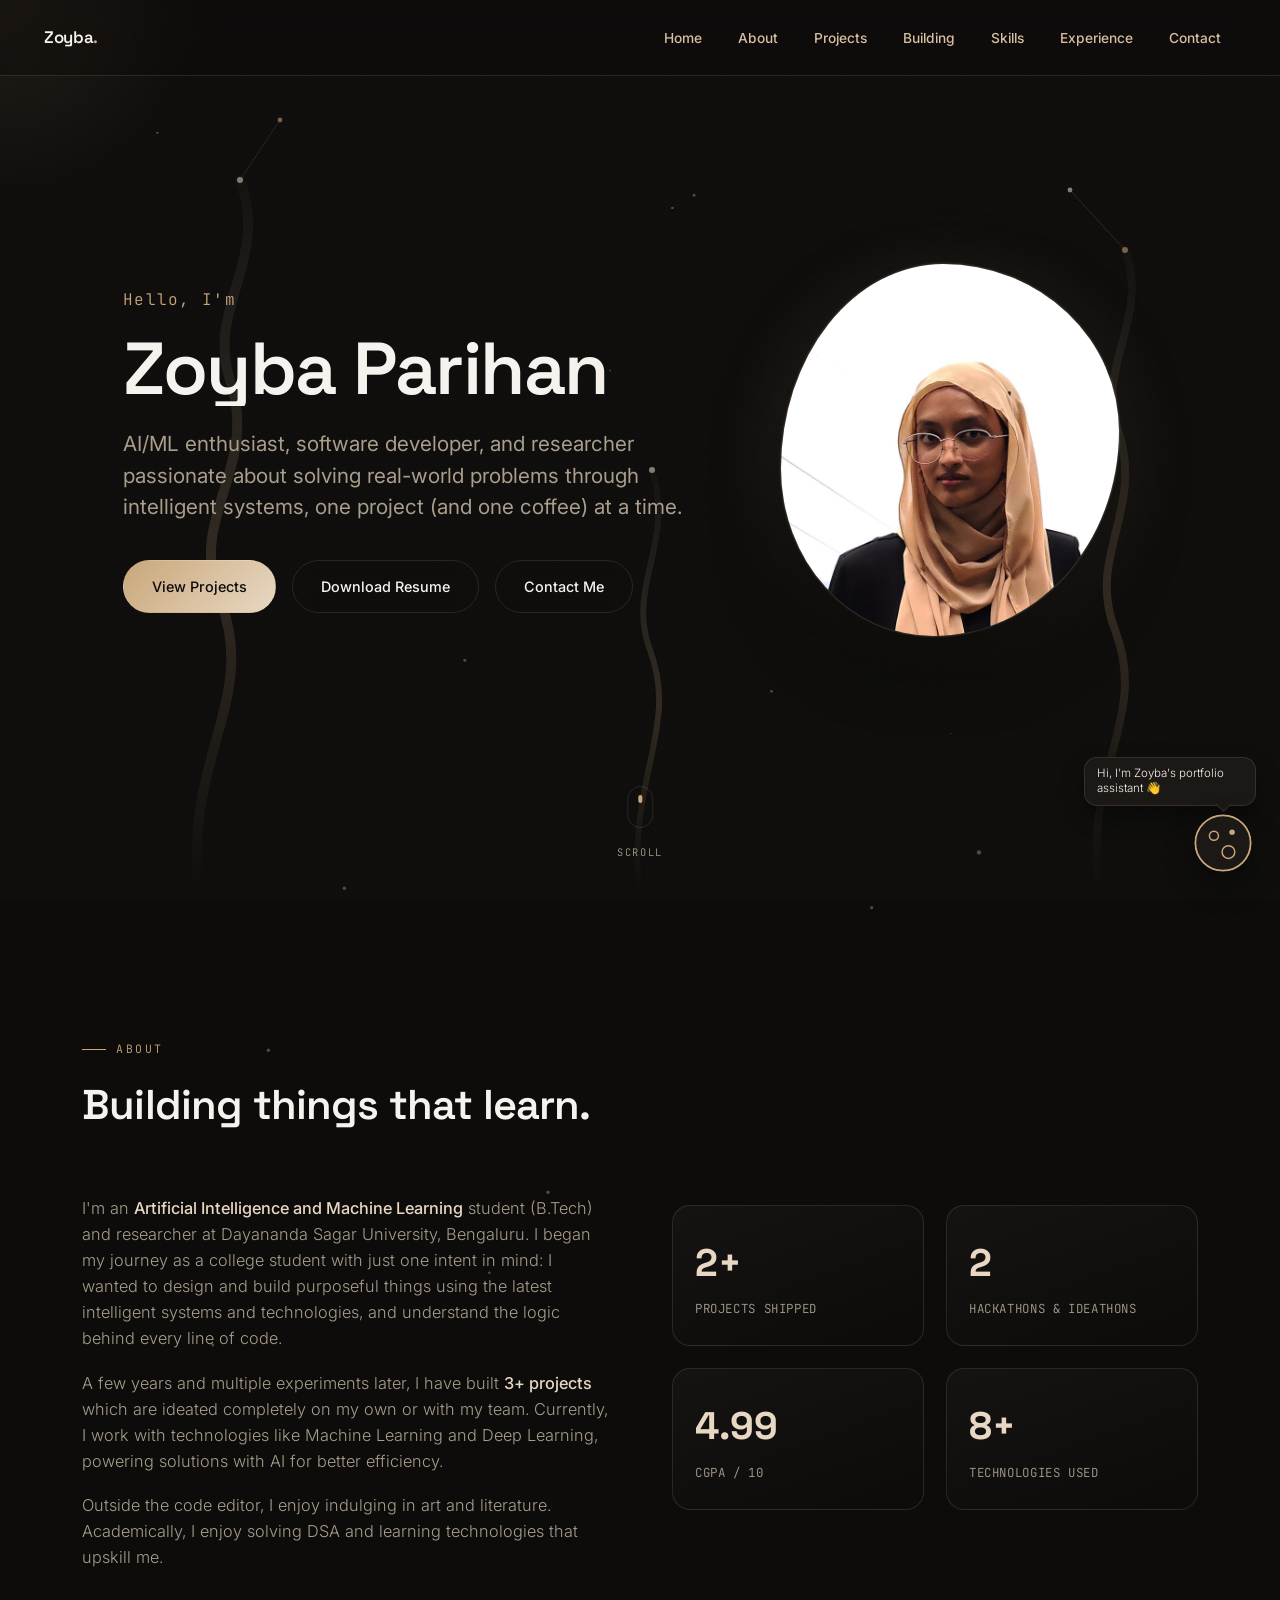
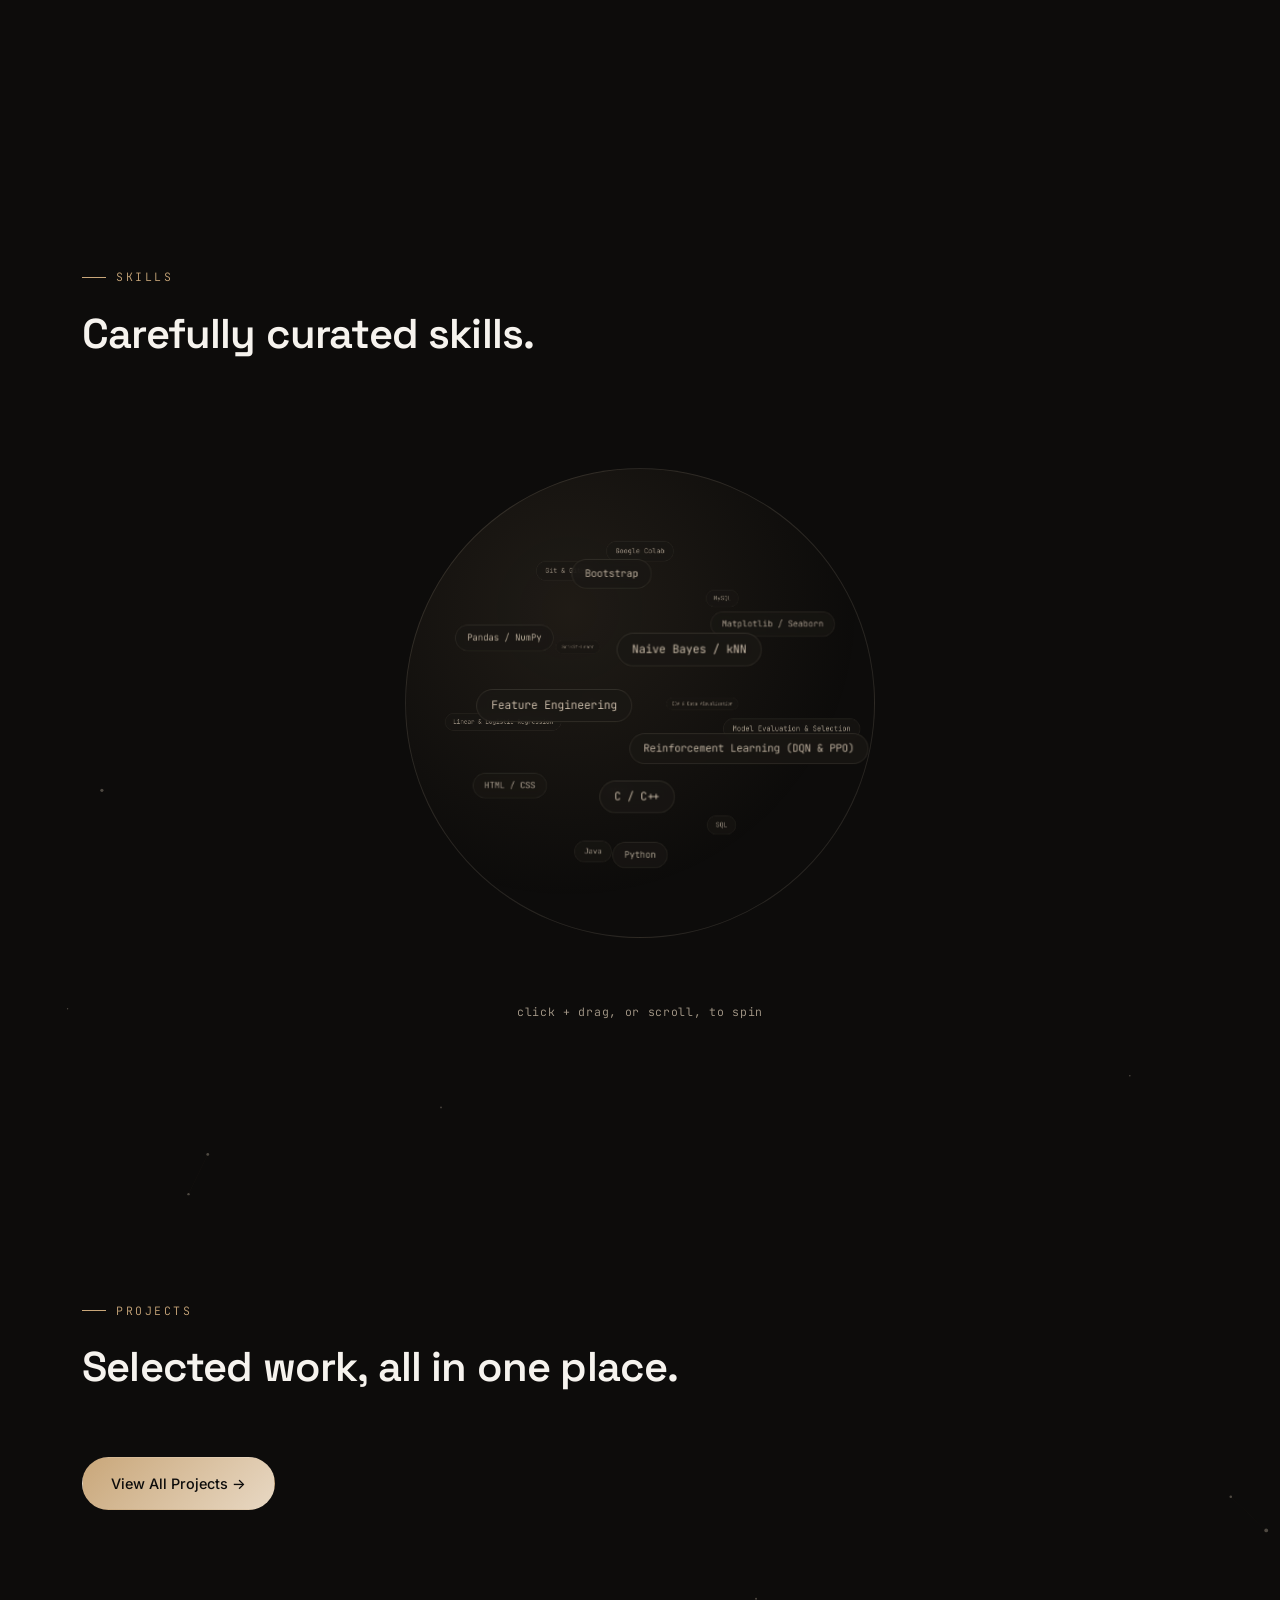
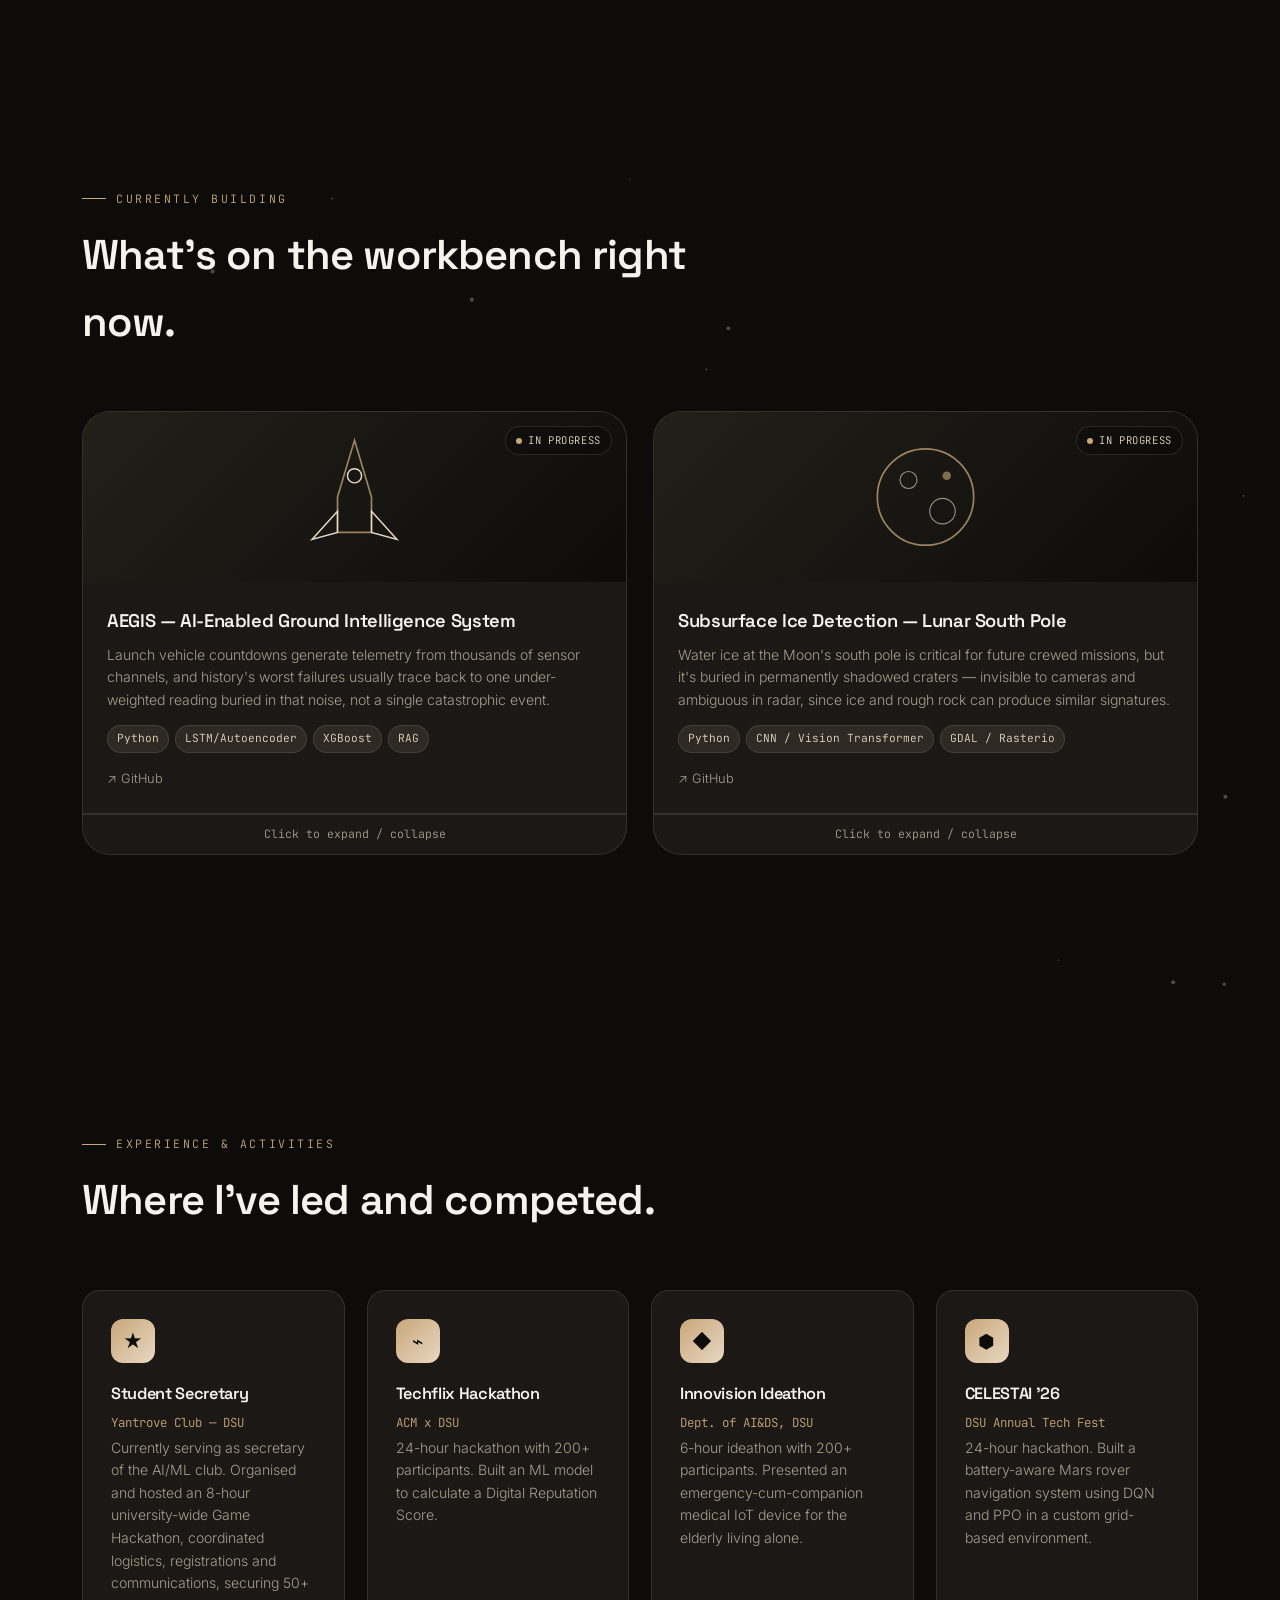
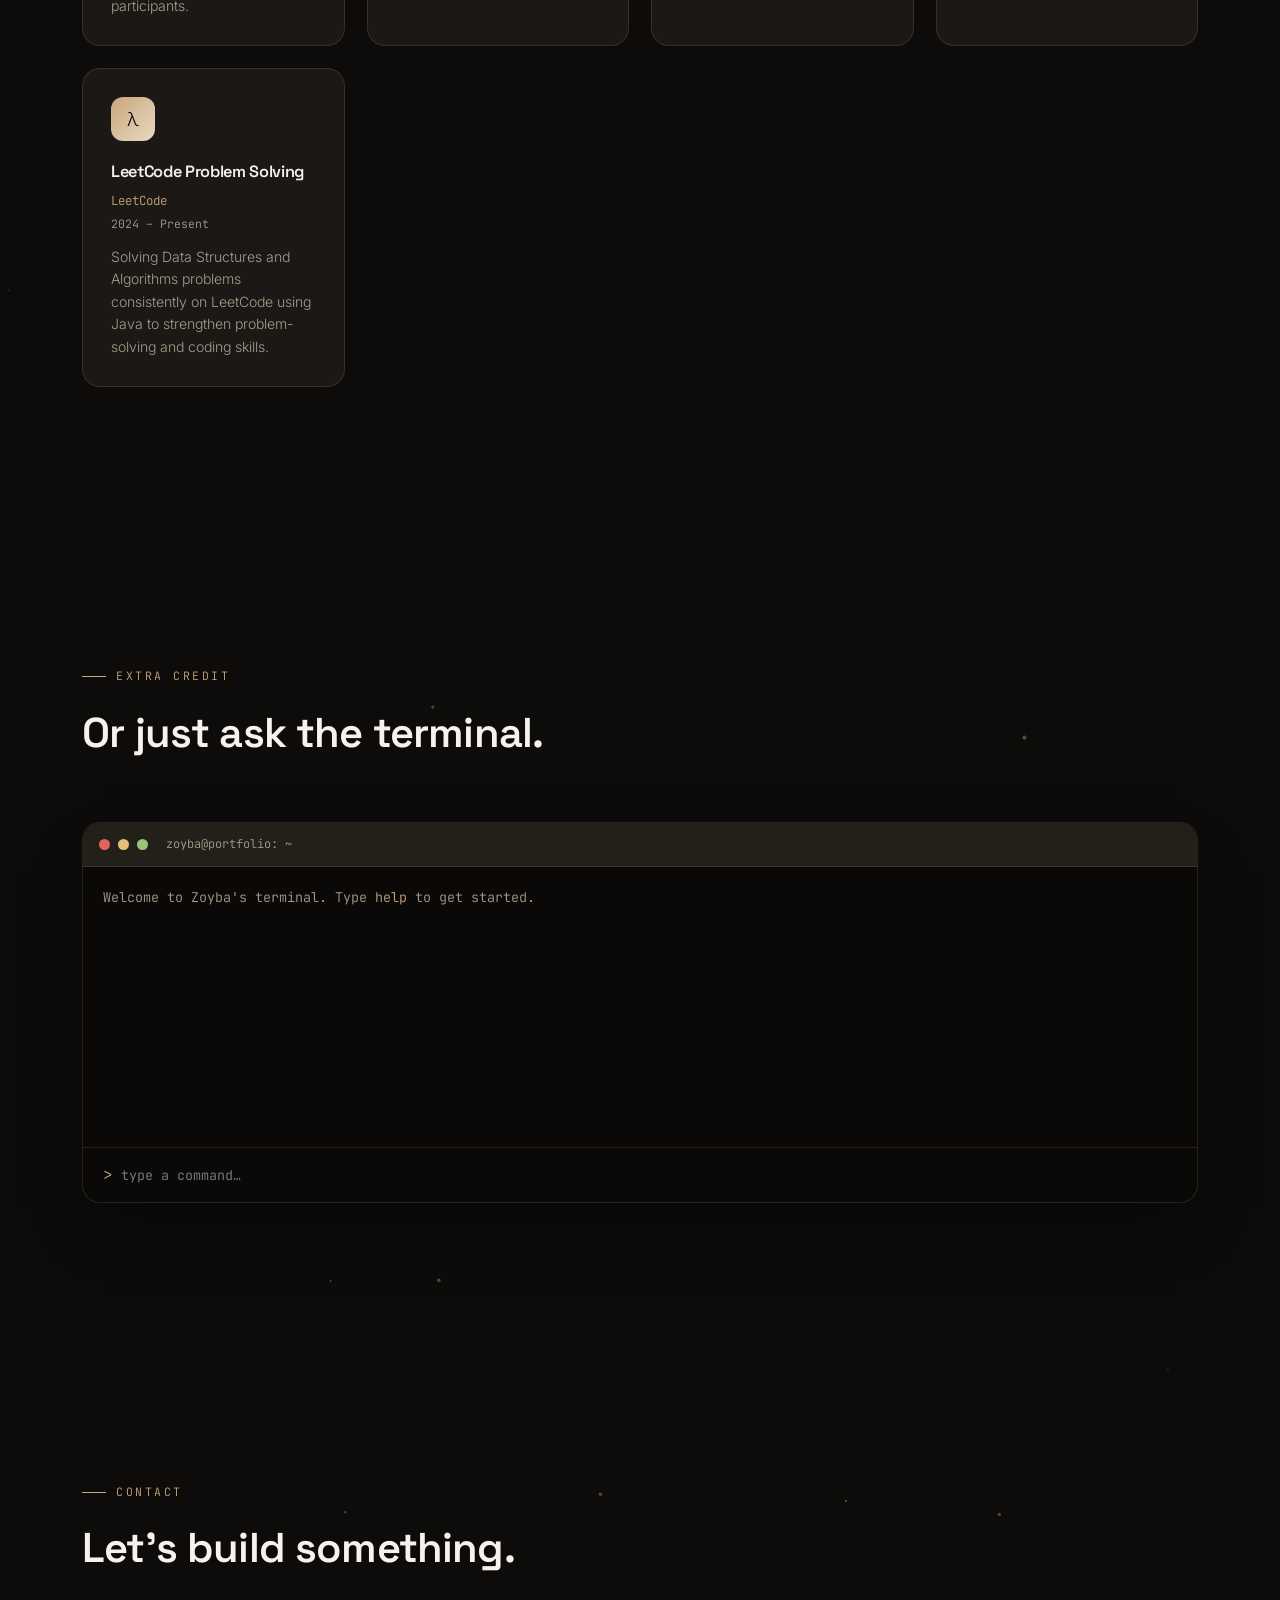
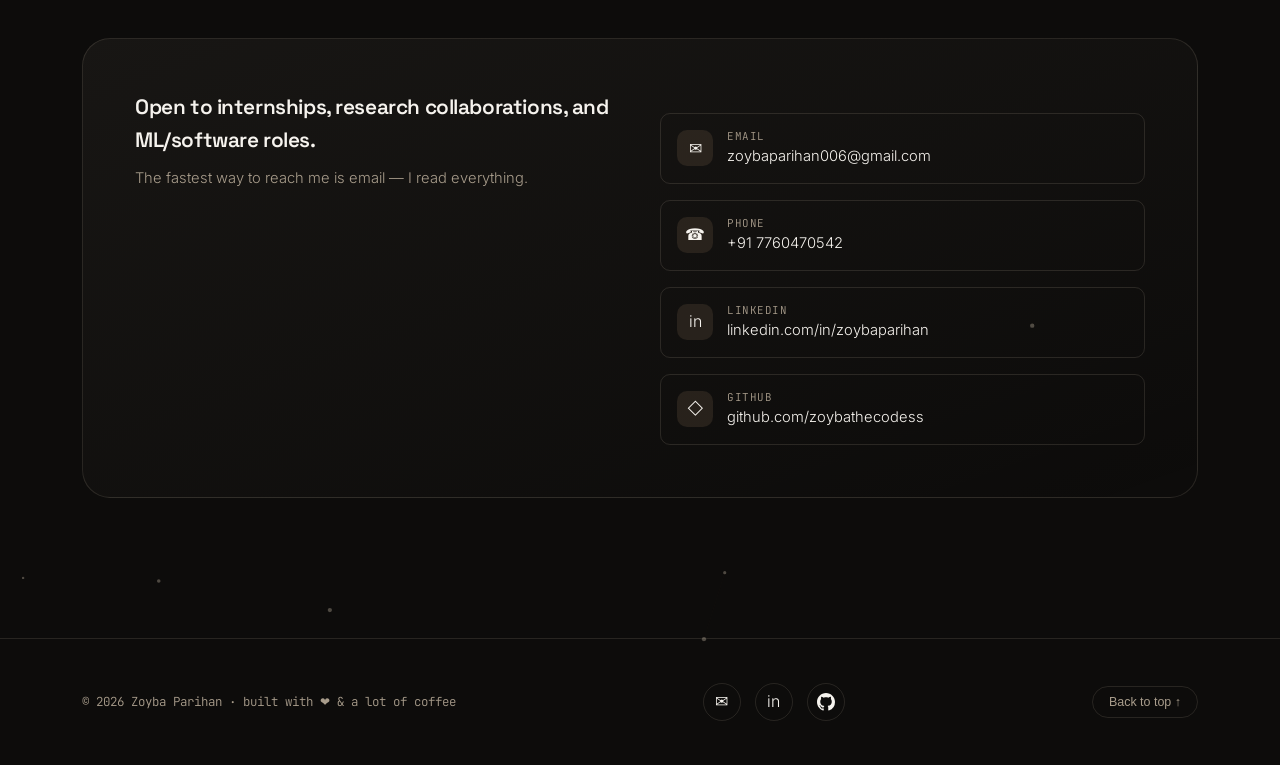
==== commit 014f403a: "Rename index (5).html to index.html" ====
--- a/index.html
+++ b/index.html
@@ -4,6 +4,8 @@
 <meta charset="UTF-8">
 <meta name="viewport" content="width=device-width, initial-scale=1.0">
 <title>Zoyba Parihan — AI/ML Engineer</title>
+<link rel="icon" type="image/png" sizes="32x32" href="[data-uri]">
+<link rel="apple-touch-icon" sizes="180x180" href="[data-uri]">
 <meta name="description" content="Zoyba Parihan — Artificial Intelligence & Machine Learning student, reinforcement learning & applied ML builder.">
 <link rel="preconnect" href="https://fonts.googleapis.com">
 <link rel="preconnect" href="https://fonts.gstatic.com" crossorigin>
@@ -102,37 +104,29 @@
 
 /* ============ NAVBAR ============ */
 nav{
-  position:fixed; top:20px; left:50%; transform:translateX(-50%);
-  z-index:1000; width:min(920px, 92%);
+  position:fixed; top:0; left:0; right:0;
+  z-index:1000; width:100%;
   display:flex; align-items:center; justify-content:space-between;
-  padding:14px 26px;
-  background:var(--glass);
+  padding:24px 44px;
+  background:rgba(13,12,11,0.4);
   backdrop-filter:blur(18px) saturate(140%);
   -webkit-backdrop-filter:blur(18px) saturate(140%);
-  border:1px solid var(--line);
-  border-radius:999px;
-  transition:padding .4s var(--ease), top .4s var(--ease), background .4s var(--ease);
-}
-nav.shrink{padding:9px 22px; top:12px; background:rgba(13,12,11,0.75);}
+  border-bottom:1px solid var(--line);
+  transition:padding .4s var(--ease), background .4s var(--ease);
+}
+nav.shrink{padding:14px 44px; background:rgba(13,12,11,0.82);}
 .logo{font-family:'Space Grotesk',sans-serif; font-weight:600; font-size:1.05rem; letter-spacing:-0.02em;}
 .logo span{color:var(--sand);}
-.nav-links{display:flex; gap:6px; list-style:none;}
+.nav-links{display:flex; align-items:center; gap:6px; list-style:none;}
 .nav-links a{
-  font-size:0.82rem; padding:8px 15px; border-radius:999px; color:var(--muted);
-  transition:color .3s ease, background .3s ease;
-}
-.nav-links a:hover, .nav-links a:focus-visible{color:var(--off-white); background:rgba(232,216,195,0.08);}
-.nav-cta{
-  font-size:0.78rem; padding:9px 18px; border-radius:999px;
-  background:var(--sand); color:var(--matte-black); font-weight:500;
-  transition:transform .3s var(--ease), box-shadow .3s ease;
-}
-.nav-cta:hover{transform:translateY(-2px); box-shadow:0 10px 24px rgba(201,167,122,0.25);}
-.nav-toggle{display:none; background:none; border:none; color:var(--off-white); font-size:1.4rem; cursor:pointer;}
+  font-size:0.86rem; padding:8px 15px; border-radius:999px; color:var(--beige);
+  transition:color .3s ease, background .3s ease; font-weight:500;
+}
+.nav-links a:hover, .nav-links a:focus-visible{color:var(--champagne); background:rgba(232,216,195,0.08);}
+.nav-toggle{display:none; background:none; border:none; color:var(--beige); font-size:1.4rem; cursor:pointer; margin-left:16px;}
 @media (max-width:860px){
   .nav-links{display:none;}
   .nav-toggle{display:block;}
-  .nav-cta{display:none;}
 }
 #mobile-menu{
   position:fixed; inset:0; z-index:999; background:rgba(13,12,11,0.97);
@@ -140,7 +134,7 @@
   opacity:0; pointer-events:none; transition:opacity .35s ease;
 }
 #mobile-menu.open{opacity:1; pointer-events:all;}
-#mobile-menu a{font-family:'Space Grotesk',sans-serif; font-size:1.6rem;}
+#mobile-menu a{font-family:'Space Grotesk',sans-serif; font-size:1.6rem; color:var(--beige);}
 #mobile-menu .close-btn{position:absolute; top:28px; right:28px; font-size:1.8rem; background:none; border:none; color:var(--off-white);}
 
 /* ============ SECTION BASE ============ */
@@ -160,10 +154,35 @@
 /* ============ HERO ============ */
 #hero{
   min-height:100vh; display:flex; align-items:center; padding-top:140px;
-  position:relative;
+  position:relative; overflow:hidden;
+}
+.hero-elemental{
+  position:absolute; inset:0; z-index:0; pointer-events:none; overflow:hidden;
+  opacity:0.55;
+}
+.hero-elemental svg{position:absolute; width:100%; height:100%;}
+.steam-wisp{
+  animation:steamRise 9s ease-in-out infinite;
+  transform-origin:center bottom;
+}
+.steam-wisp.w2{animation-duration:11s; animation-delay:1.5s;}
+.steam-wisp.w3{animation-duration:13s; animation-delay:3s;}
+@keyframes steamRise{
+  0%{ transform:translateY(10px) scaleY(0.96); opacity:0.25; }
+  50%{ transform:translateY(-14px) scaleY(1.03); opacity:0.55; }
+  100%{ transform:translateY(10px) scaleY(0.96); opacity:0.25; }
+}
+.circuit-node{ animation:nodePulse 4s ease-in-out infinite; }
+.circuit-node.n2{ animation-delay:1.1s; }
+.circuit-node.n3{ animation-delay:2.2s; }
+.circuit-node.n4{ animation-delay:0.6s; }
+@keyframes nodePulse{
+  0%,100%{ opacity:0.35; r:2.6; }
+  50%{ opacity:0.95; r:3.6; }
 }
 .hero-grid{
   display:grid; grid-template-columns:1.15fr 0.85fr; gap:60px; align-items:center;
+  position:relative; z-index:1;
 }
 @media (max-width:900px){.hero-grid{grid-template-columns:1fr; text-align:center;}}
 .hero-greeting{font-family:'JetBrains Mono',monospace; color:var(--sand); font-size:1rem; letter-spacing:0.08em; margin-bottom:18px;}
@@ -174,9 +193,8 @@
   background-size:200% auto; animation:shine 8s linear infinite;
 }
 @keyframes shine{0%{background-position:0% center;}100%{background-position:200% center;}}
-.hero-role{font-size:clamp(1.05rem,2vw,1.35rem); color:var(--muted); font-weight:400; margin-bottom:26px;}
-.hero-intro{max-width:520px; color:var(--muted); font-size:1.02rem; margin-bottom:38px;}
-@media (max-width:900px){.hero-intro{margin-left:auto; margin-right:auto;}}
+.hero-role{font-size:clamp(1.05rem,2vw,1.3rem); color:var(--muted); font-weight:400; margin-bottom:38px; max-width:560px; line-height:1.5;}
+@media (max-width:900px){.hero-role{margin-left:auto; margin-right:auto;}}
 .hero-btns{display:flex; gap:16px; flex-wrap:wrap;}
 @media (max-width:900px){.hero-btns{justify-content:center;}}
 .btn{
@@ -298,25 +316,6 @@
 .progress-badge .live-dot{width:6px; height:6px; border-radius:50%; background:var(--sand); animation:livepulse 1.6s ease-in-out infinite;}
 @keyframes livepulse{0%,100%{opacity:1; transform:scale(1);}50%{opacity:0.4; transform:scale(0.7);}}
 
-/* ============ TIMELINE ============ */
-.timeline{position:relative; margin-top:20px;}
-.timeline::before{content:''; position:absolute; left:20px; top:0; bottom:0; width:1px; background:linear-gradient(var(--line),var(--sand),var(--line));}
-@media (min-width:760px){.timeline::before{left:50%; transform:translateX(-50%);}}
-.tl-item{position:relative; padding-left:56px; margin-bottom:44px;}
-@media (min-width:760px){
-  .tl-item{width:50%; padding-left:0; padding-right:56px; margin-bottom:60px;}
-  .tl-item:nth-child(even){margin-left:50%; padding-right:0; padding-left:56px; text-align:left;}
-  .tl-item:nth-child(odd){text-align:right;}
-}
-.tl-dot{position:absolute; left:14px; top:2px; width:13px; height:13px; border-radius:50%; background:var(--sand); box-shadow:0 0 0 5px rgba(201,167,122,0.15);}
-@media (min-width:760px){
-  .tl-item:nth-child(odd) .tl-dot{right:-6.5px; left:auto;}
-  .tl-item:nth-child(even) .tl-dot{left:-6.5px;}
-}
-.tl-date{font-family:'JetBrains Mono',monospace; font-size:0.72rem; color:var(--sand); letter-spacing:0.06em;}
-.tl-item h4{margin:6px 0; font-size:1.05rem;}
-.tl-item p{color:var(--muted); font-size:0.88rem;}
-
 /* ============ EXPERIENCE CARDS ============ */
 .exp-grid{display:grid; grid-template-columns:repeat(auto-fit,minmax(260px,1fr)); gap:22px;}
 .exp-card{
@@ -326,8 +325,9 @@
 .exp-card:hover{transform:translateY(-6px); border-color:var(--sand);}
 .exp-icon{width:44px; height:44px; border-radius:12px; background:linear-gradient(135deg,var(--sand),var(--champagne)); display:flex; align-items:center; justify-content:center; margin-bottom:18px; font-size:1.2rem; color:var(--matte-black);}
 .exp-card h4{font-size:1.02rem; margin-bottom:6px;}
-.exp-card .exp-org{font-size:0.78rem; color:var(--sand); font-family:'JetBrains Mono',monospace; margin-bottom:12px;}
-.exp-card p{font-size:0.88rem; color:var(--muted);}
+.exp-card .exp-org{font-size:0.78rem; color:var(--sand); font-family:'JetBrains Mono',monospace; margin-bottom:4px;}
+.exp-card .exp-date{font-size:0.72rem; color:var(--muted); font-family:'JetBrains Mono',monospace; margin-bottom:12px;}
+.exp-card p{font-size:0.88rem; color:var(--muted); margin-top:4px;}
 
 /* ============ TERMINAL ============ */
 .terminal-wrap{border:1px solid var(--line); border-radius:var(--r-md); background:#0a0908; overflow:hidden; box-shadow:0 30px 60px -20px rgba(0,0,0,0.5);}
@@ -344,15 +344,35 @@
 #terminal-input{flex:1; background:none; border:none; outline:none; color:var(--off-white); font-family:'JetBrains Mono',monospace; font-size:0.84rem;}
 
 /* ============ CHAT WIDGET ============ */
+#chat-fab-wrap{
+  position:fixed; bottom:28px; right:28px; width:58px; height:58px; z-index:900;
+}
 #chat-toggle{
-  position:fixed; bottom:28px; right:28px; width:58px; height:58px; border-radius:50%; z-index:900;
-  background:linear-gradient(135deg,var(--sand),var(--champagne)); border:none; cursor:pointer;
-  display:flex; align-items:center; justify-content:center; font-size:1.4rem; color:var(--matte-black);
+  position:absolute; inset:0; width:58px; height:58px; border-radius:50%; z-index:1;
+  background:transparent; border:none; cursor:pointer;
+  display:flex; align-items:center; justify-content:center; color:var(--matte-black);
   box-shadow:0 14px 30px rgba(0,0,0,0.4); transition:transform .3s var(--ease);
-}
+  padding:0; overflow:hidden;
+}
+#chat-toggle svg{width:100%; height:100%; display:block;}
 #chat-toggle:hover{transform:scale(1.08);}
+#chat-bubble{
+  position:fixed; bottom:94px; right:24px; z-index:899; max-width:172px;
+  background:var(--charcoal); border:1px solid var(--line); border-radius:13px;
+  padding:8px 12px; font-size:0.72rem; line-height:1.35; color:var(--off-white);
+  box-shadow:0 10px 22px rgba(0,0,0,0.4);
+  opacity:0; transform:translateY(6px) scale(0.95); transform-origin:bottom right;
+  transition:opacity .4s var(--ease), transform .4s var(--ease);
+  pointer-events:none; cursor:pointer;
+}
+#chat-bubble.show{opacity:1; transform:translateY(0) scale(1); pointer-events:auto;}
+#chat-bubble::after{
+  content:''; position:absolute; bottom:-5px; right:26px; width:10px; height:10px;
+  background:var(--charcoal); border-right:1px solid var(--line); border-bottom:1px solid var(--line);
+  transform:rotate(45deg);
+}
 #chat-panel{
-  position:fixed; bottom:98px; right:28px; width:340px; max-width:88vw; height:440px; z-index:900;
+  position:fixed; bottom:98px; right:28px; width:340px; max-width:88vw; height:480px; z-index:900;
   background:var(--charcoal); border:1px solid var(--line); border-radius:var(--r-md); overflow:hidden;
   display:flex; flex-direction:column; box-shadow:0 30px 60px rgba(0,0,0,0.5);
   transform:translateY(20px) scale(0.96); opacity:0; pointer-events:none; transition:all .35s var(--ease);
@@ -364,9 +384,30 @@
 .chat-msg{font-size:0.84rem; max-width:88%; padding:10px 14px; border-radius:14px; line-height:1.5;}
 .chat-msg.bot{background:rgba(232,216,195,0.08); border:1px solid var(--line); align-self:flex-start; border-bottom-left-radius:4px;}
 .chat-msg.user{background:var(--sand); color:var(--matte-black); align-self:flex-end; border-bottom-right-radius:4px;}
-.chat-suggestions{display:flex; flex-wrap:wrap; gap:6px; padding:10px 16px; border-top:1px solid var(--line);}
-.chat-chip{font-size:0.7rem; padding:6px 10px; border-radius:999px; border:1px solid var(--line); color:var(--muted); cursor:pointer; font-family:'JetBrains Mono',monospace; background:none;}
+.chat-suggestions{
+  display:flex; flex-wrap:nowrap; gap:5px; padding:8px 12px; border-top:1px solid var(--line);
+  overflow-x:auto; scrollbar-width:thin; flex:0 0 auto;
+}
+.chat-suggestions::-webkit-scrollbar{height:4px;}
+.chat-chip{
+  font-size:0.62rem; padding:5px 9px; border-radius:999px; border:1px solid var(--line); color:var(--muted);
+  cursor:pointer; font-family:'JetBrains Mono',monospace; background:none; white-space:nowrap; flex:0 0 auto;
+}
 .chat-chip:hover{border-color:var(--sand); color:var(--off-white);}
+.chat-input-row{display:flex; align-items:center; gap:8px; padding:12px 14px; border-top:1px solid var(--line); flex:0 0 auto;}
+#chat-input{
+  flex:1; background:rgba(232,216,195,0.06); border:1px solid var(--line); border-radius:999px;
+  padding:10px 16px; color:var(--off-white); font-family:'Inter',sans-serif; font-size:0.84rem; outline:none;
+  transition:border-color .3s ease;
+}
+#chat-input:focus{border-color:var(--sand);}
+#chat-input::placeholder{color:var(--muted);}
+#chat-send{
+  width:38px; height:38px; border-radius:50%; border:none; flex:0 0 auto; cursor:pointer;
+  background:linear-gradient(135deg,var(--sand),var(--champagne)); color:var(--matte-black); font-size:0.95rem;
+  display:flex; align-items:center; justify-content:center; transition:transform .25s var(--ease);
+}
+#chat-send:hover{transform:scale(1.08);}
 
 /* ============ CONTACT ============ */
 .contact-card{
@@ -508,7 +549,6 @@
     <li><a href="#experience">Experience</a></li>
     <li><a href="#contact">Contact</a></li>
   </ul>
-  <a href="#contact" class="nav-cta magnetic">Let's talk</a>
   <button class="nav-toggle" id="nav-toggle" aria-label="Open menu">☰</button>
 </nav>
 <div id="mobile-menu">
@@ -524,12 +564,37 @@
 
 <!-- HERO -->
 <section id="hero">
+  <div class="hero-elemental" aria-hidden="true">
+    <svg viewBox="0 0 1440 900" preserveAspectRatio="xMidYMax slice">
+      <defs>
+        <linearGradient id="steamGrad" x1="0" y1="1" x2="0" y2="0">
+          <stop offset="0%" stop-color="#c9a77a" stop-opacity="0"/>
+          <stop offset="45%" stop-color="#c9a77a" stop-opacity="0.35"/>
+          <stop offset="100%" stop-color="#e8d8c3" stop-opacity="0.05"/>
+        </linearGradient>
+      </defs>
+      <!-- rising steam wisps, echoing the coffee-cup mark -->
+      <path class="steam-wisp w1" d="M280,900 C260,760 340,700 300,600 C266,516 340,470 310,380 C286,308 350,260 320,180"
+            fill="none" stroke="url(#steamGrad)" stroke-width="10" stroke-linecap="round"/>
+      <path class="steam-wisp w2" d="M1180,900 C1160,770 1230,720 1195,630 C1166,556 1225,510 1198,430 C1176,364 1230,320 1205,250"
+            fill="none" stroke="url(#steamGrad)" stroke-width="8" stroke-linecap="round"/>
+      <path class="steam-wisp w3" d="M720,900 C705,780 760,730 730,650 C706,586 755,545 732,470"
+            fill="none" stroke="url(#steamGrad)" stroke-width="6" stroke-linecap="round"/>
+      <!-- circuit-node accents, echoing the logo's steam-into-circuitry motif -->
+      <circle class="circuit-node n1" cx="320" cy="180" r="3" fill="#e8d8c3"/>
+      <circle class="circuit-node n2" cx="1205" cy="250" r="3" fill="#c9a77a"/>
+      <circle class="circuit-node n3" cx="732" cy="470" r="3" fill="#e8d8c3"/>
+      <circle class="circuit-node n4" cx="360" cy="120" r="2.4" fill="#c9a77a"/>
+      <line x1="320" y1="180" x2="360" y2="120" stroke="#c9a77a" stroke-width="0.7" opacity="0.4"/>
+      <line x1="1205" y1="250" x2="1150" y2="190" stroke="#e8d8c3" stroke-width="0.7" opacity="0.35"/>
+      <circle class="circuit-node n2" cx="1150" cy="190" r="2.4" fill="#e8d8c3"/>
+    </svg>
+  </div>
   <div class="wrap hero-grid">
     <div>
       <div class="hero-greeting reveal">Hello, I'm</div>
       <h1 class="hero-title reveal">Zoyba Parihan</h1>
-      <div class="hero-role reveal">Artificial Intelligence &amp; Machine Learning Student</div>
-      <p class="hero-intro reveal">I design and train learning systems — from reinforcement-learning agents that navigate Mars terrain on a battery budget, to trust models that catch dishonest reviews. Currently pursuing B.Tech in Computer Science (AI &amp; ML) at Dayananda Sagar University, Bengaluru.</p>
+      <div class="hero-role reveal">AI/ML enthusiast, software developer, and researcher passionate about solving real-world problems through intelligent systems, one project (and one coffee) at a time.</div>
       <div class="hero-btns reveal">
         <a href="#" class="projects-trigger btn btn-primary magnetic">View Projects</a>
         <a href="#" id="download-resume-btn" class="btn btn-outline magnetic">Download Resume</a>
@@ -558,12 +623,12 @@
     </div>
     <div class="about-grid">
       <div class="about-text reveal">
-        <p>I'm an <strong>AI &amp; ML engineering student</strong> who likes problems where the right answer isn't hand-coded — it's learned. My work sits at the intersection of <strong>reinforcement learning</strong>, applied machine learning, and software engineering: teaching a rover to conserve battery through DQN and PPO, building an XGBoost model that scores seller trustworthiness beyond star ratings, and forecasting atmospheric CO2 for sustainability research.</p>
-        <p>Outside the notebook, I compete. I've gone through 24-hour hackathons against 200+ participants — building a trust-scoring ML model in one, a battery-aware rover navigation system in another — and pitched product ideas at ideathons, which keeps me equally comfortable in a research mindset and a build-fast one.</p>
-        <p>I'm looking for teams where I can keep doing both: rigorous ML research and shipping software that people actually use.</p>
+        <p>I'm an <strong>Artificial Intelligence and Machine Learning</strong> student (B.Tech) and researcher at Dayananda Sagar University, Bengaluru. I began my journey as a college student with just one intent in mind: I wanted to design and build purposeful things using the latest intelligent systems and technologies, and understand the logic behind every line of code.</p>
+        <p>A few years and multiple experiments later, I have built <strong>3+ projects</strong> which are ideated completely on my own or with my team. Currently, I work with technologies like Machine Learning and Deep Learning, powering solutions with AI for better efficiency.</p>
+        <p>Outside the code editor, I enjoy indulging in art and literature. Academically, I enjoy solving DSA and learning technologies that upskill me.</p>
       </div>
       <div class="counters reveal">
-        <div class="counter-card"><div class="counter-num" data-target="5" data-suffix="">0</div><div class="counter-label">PROJECTS SHIPPED</div></div>
+        <div class="counter-card"><div class="counter-num" data-target="3" data-suffix="+">0</div><div class="counter-label">PROJECTS SHIPPED</div></div>
         <div class="counter-card"><div class="counter-num" data-target="4" data-suffix="">0</div><div class="counter-label">HACKATHONS &amp; IDEATHONS</div></div>
         <div class="counter-card"><div class="counter-num" data-target="9.08" data-suffix="" data-decimal="true">0</div><div class="counter-label">CGPA / 10</div></div>
         <div class="counter-card"><div class="counter-num" data-target="15" data-suffix="+">0</div><div class="counter-label">TECHNOLOGIES USED</div></div>
@@ -578,7 +643,6 @@
     <div class="section-head reveal">
       <div class="eyebrow">Skills</div>
       <h2>Carefully curated skills.</h2>
-      <p>Drag or scroll over the globe to rotate it.</p>
     </div>
     <div class="globe-wrap reveal">
       <div id="skills-globe">
@@ -595,7 +659,6 @@
     <div class="section-head reveal">
       <div class="eyebrow">Projects</div>
       <h2>Selected work, all in one place.</h2>
-      <p>Five builds — from reinforcement-learning rovers to a from-scratch physics engine — in a sideways-scrolling gallery, one case study at a time.</p>
     </div>
     <a href="#" class="projects-trigger btn btn-primary magnetic reveal">View All Projects →</a>
   </div>
@@ -607,20 +670,8 @@
     <div class="section-head reveal">
       <div class="eyebrow">Currently Building</div>
       <h2>What's on the workbench right now.</h2>
-      <p>Two larger, in-progress builds — further along than a weekend project, not yet a finished case study.</p>
     </div>
     <div class="projects-grid" id="building-grid"></div>
-  </div>
-</section>
-
-<!-- TIMELINE -->
-<section id="journey">
-  <div class="wrap">
-    <div class="section-head reveal">
-      <div class="eyebrow">Timeline</div>
-      <h2>The journey so far.</h2>
-    </div>
-    <div class="timeline" id="timeline"></div>
   </div>
 </section>
 
@@ -641,7 +692,6 @@
     <div class="section-head reveal">
       <div class="eyebrow">Extra Credit</div>
       <h2>Or just ask the terminal.</h2>
-      <p>Type <strong style="color:var(--champagne)">help</strong> to see available commands.</p>
     </div>
     <div class="terminal-wrap reveal">
       <div class="terminal-bar">
@@ -698,18 +748,43 @@
     <div class="footer-socials">
       <a href="mailto:zoybaparihan006@gmail.com" aria-label="Email">✉</a>
       <a href="https://linkedin.com/in/zoybaparihan" target="_blank" rel="noopener" aria-label="LinkedIn">in</a>
-      <a href="https://github.com/zoybathecodess" target="_blank" rel="noopener" aria-label="GitHub">◇</a>
+      <a href="https://github.com/zoybathecodess" target="_blank" rel="noopener" aria-label="GitHub">
+        <svg viewBox="0 0 16 16" width="18" height="18" fill="currentColor" xmlns="http://www.w3.org/2000/svg">
+          <path d="M8 0C3.58 0 0 3.58 0 8c0 3.54 2.29 6.53 5.47 7.59.4.07.55-.17.55-.38
+            0-.19-.01-.82-.01-1.49-2.01.37-2.53-.49-2.69-.94-.09-.23-.48-.94-.82-1.13
+            -.28-.15-.68-.52-.01-.53.63-.01 1.08.58 1.23.82.72 1.21 1.87.87 2.33.66.07-.52.28-.87.51-1.07
+            -1.78-.2-3.64-.89-3.64-3.95 0-.87.31-1.59.82-2.15-.08-.2-.36-1.02.08-2.12
+            0 0 .67-.21 2.2.82.64-.18 1.32-.27 2-.27.68 0 1.36.09 2 .27
+            1.53-1.04 2.2-.82 2.2-.82.44 1.1.16 1.92.08 2.12.51.56.82 1.27.82 2.15
+            0 3.07-1.87 3.75-3.65 3.95.29.25.54.73.54 1.48
+            0 1.07-.01 1.93-.01 2.2 0 .21.15.46.55.38A8.013 8.013 0 0 0 16 8c0-4.42-3.58-8-8-8Z"/>
+        </svg>
+      </a>
     </div>
     <button id="back-to-top">Back to top ↑</button>
   </div>
 </footer>
 
 <!-- CHAT WIDGET -->
-<button id="chat-toggle" aria-label="Open AI assistant">✦</button>
+<div id="chat-bubble" role="button" tabindex="0" aria-label="Open AI assistant"><span id="chat-bubble-text"></span></div>
+<div id="chat-fab-wrap">
+  <button id="chat-toggle" aria-label="Open AI assistant">
+    <svg viewBox="0 0 64 64" xmlns="http://www.w3.org/2000/svg">
+      <circle cx="32" cy="32" r="30.5" fill="#1b1815" stroke="#c9a77a" stroke-width="2"/>
+      <circle cx="22" cy="24" r="5" fill="none" stroke="#c9a77a" stroke-width="1.6"/>
+      <circle cx="38" cy="42" r="7" fill="none" stroke="#c9a77a" stroke-width="1.6"/>
+      <circle cx="42" cy="20" r="3" fill="#c9a77a"/>
+    </svg>
+  </button>
+</div>
 <div id="chat-panel">
-  <div class="chat-head">Ask about Zoyba<span>Answers pulled straight from her résumé</span></div>
+  <div class="chat-head">Ask about Zoyba<span>An AI-style assistant, answers pulled from her résumé</span></div>
   <div id="chat-body"></div>
   <div class="chat-suggestions" id="chat-suggestions"></div>
+  <div class="chat-input-row">
+    <input id="chat-input" type="text" placeholder="Type a question…" autocomplete="off">
+    <button id="chat-send" aria-label="Send">➤</button>
+  </div>
 </div>
 
 <!-- EASTER EGG -->
@@ -857,31 +932,22 @@
   },
 ];
 
-const TIMELINE = [
-  {date:"2022 – 2024", title:"Pre-University College, PCMC", desc:"Whitefield Global School, Bengaluru — 90.67%"},
-  {date:"Aug 2024 –", title:"BTech, CS (AI & ML) begins", desc:"Dayananda Sagar University, Bengaluru — current CGPA 9.08/10"},
-  {date:"Dec 2025", title:"AI for Atmospheric CO2 Capture", desc:"XGBoost model forecasting hourly CO2 levels for sustainability applications."},
-  {date:"Feb 2026", title:"Techflix Hackathon — ACM x DSU", desc:"24-hour hackathon, 200+ participants. Built an ML model for Digital Reputation Score."},
-  {date:"Feb 2026", title:"Digital Reputation Score Evaluator", desc:"Sentiment analysis + spam detection + XGBoost trust scoring, with analytics dashboard."},
-  {date:"—", title:"Innovision Ideathon — Dept. of AI&DS", desc:"6-hour ideathon, 200+ participants. Pitched an emergency-cum-companion medical IoT device for elderly living alone."},
-  {date:"2026", title:"CELESTAI '26 — DSU Annual Tech Fest", desc:"24-hour hackathon: built a battery-aware Mars rover navigation system with DQN and PPO."},
-  {date:"Mar – Apr 2026", title:"Mars Rover Navigation System", desc:"Custom RL environment; DQN vs PPO for energy-efficient path planning."},
+const EXPERIENCE = [
+  {icon:"★", org:"Yantrove Club — DSU", date:"", title:"Student Secretary", desc:"Currently serving as secretary of the AI/ML club. Organised and hosted an 8-hour university-wide Game Hackathon, coordinated logistics, registrations and communications, securing 50+ participants."},
+  {icon:"⌁", org:"ACM x DSU", date:"", title:"Techflix Hackathon", desc:"24-hour hackathon with 200+ participants. Built an ML model to calculate a Digital Reputation Score."},
+  {icon:"◆", org:"Dept. of AI&DS, DSU", date:"", title:"Innovision Ideathon", desc:"6-hour ideathon with 200+ participants. Presented an emergency-cum-companion medical IoT device for the elderly living alone."},
+  {icon:"⬢", org:"DSU Annual Tech Fest", date:"", title:"CELESTAI '26", desc:"24-hour hackathon. Built a battery-aware Mars rover navigation system using DQN and PPO in a custom grid-based environment."},
+  {icon:"λ", org:"LeetCode", date:"2024 – Present", title:"LeetCode Problem Solving", desc:"Solving Data Structures and Algorithms problems consistently on LeetCode using Java to strengthen problem-solving and coding skills."},
 ];
 
-const EXPERIENCE = [
-  {icon:"★", org:"Yantrove Club — DSU", title:"Student Secretary", desc:"Currently serving as secretary of the AI/ML club. Organised and hosted an 8-hour university-wide Game Hackathon, coordinated logistics, registrations and communications, securing 50+ participants."},
-  {icon:"⌁", org:"ACM x DSU", title:"Techflix Hackathon", desc:"24-hour hackathon with 200+ participants. Built an ML model to calculate a Digital Reputation Score."},
-  {icon:"◆", org:"Dept. of AI&DS, DSU", title:"Innovision Ideathon", desc:"6-hour ideathon with 200+ participants. Presented an emergency-cum-companion medical IoT device for the elderly living alone."},
-  {icon:"⬢", org:"DSU Annual Tech Fest", title:"CELESTAI '26", desc:"24-hour hackathon. Built a battery-aware Mars rover navigation system using DQN and PPO in a custom grid-based environment."},
-];
-
 const CHAT_QA = [
-  {q:"Tell me about yourself", a:"I'm Zoyba, a BTech Computer Science student specialising in AI & Machine Learning at Dayananda Sagar University. I build ML and reinforcement-learning systems — from a battery-aware Mars rover to a trust-scoring engine for online sellers — and I've competed in several hackathons and ideathons along the way."},
-  {q:"What projects have you worked on?", a:"A Mars Rover Navigation System using DQN & PPO for energy-efficient path planning, a Digital Reputation Score Evaluator using XGBoost + sentiment analysis, an XGBoost model forecasting atmospheric CO2, a gravity simulation engine built from scratch in C++/OpenGL, and an upper-wind forecasting notebook for space launch safety. I'm also currently building AEGIS, an AI launch-readiness system, and an AI pipeline for detecting subsurface ice at the lunar south pole."},
-  {q:"What are you currently building?", a:"Two larger builds in progress: AEGIS, an AI-Enabled Ground Intelligence System that fuses anomaly detection, predictive maintenance, weather go/no-go modeling, root-cause triage, and digital-twin simulation into a single launch-readiness brief for a human Launch Director — and an AI pipeline that fuses Chandrayaan-2 radar and imagery data to detect subsurface ice at the lunar south pole for landing site and rover traverse planning."},
-  {q:"What technologies do you know?", a:"Python, Java, C/C++, SQL, and HTML/CSS, with Pandas, NumPy, Scikit-Learn, Matplotlib/Seaborn, Bootstrap and MySQL. On the ML side: DQN, PPO, XGBoost, regression models, Naive Bayes, kNN, and the full EDA-to-evaluation pipeline."},
-  {q:"Why should someone hire you?", a:"Because I pair research rigor with a bias to ship — I've built multiple end-to-end ML projects solo and competed against 200+ participants in 24-hour builds. I'm comfortable in a notebook and in a codebase."},
-  {q:"What's your education?", a:"BTech in Computer Science & Engineering (AI & ML) at Dayananda Sagar University, Bengaluru (Aug 2024 – Aug 2028), CGPA 9.08/10. Before that, PUC at Whitefield Global School with 90.67%."},
+  {q:"Tell me about yourself", keywords:["about","yourself","who are you","intro","background"], a:"I'm Zoyba, a BTech Computer Science student specialising in AI & Machine Learning at Dayananda Sagar University. I build ML and reinforcement-learning systems — from a battery-aware Mars rover to a trust-scoring engine for online sellers — and I've competed in several hackathons and ideathons along the way."},
+  {q:"What projects have you worked on?", keywords:["project","projects","built","work","portfolio"], a:"A Mars Rover Navigation System using DQN & PPO for energy-efficient path planning, a Digital Reputation Score Evaluator using XGBoost + sentiment analysis, an XGBoost model forecasting atmospheric CO2, a gravity simulation engine built from scratch in C++/OpenGL, and an upper-wind forecasting notebook for space launch safety. I'm also currently building AEGIS, an AI launch-readiness system, and an AI pipeline for detecting subsurface ice at the lunar south pole."},
+  {q:"What are you currently building?", keywords:["currently","building","now","working on","aegis","lunar","ice"], a:"Two larger builds in progress: AEGIS, an AI-Enabled Ground Intelligence System that fuses anomaly detection, predictive maintenance, weather go/no-go modeling, root-cause triage, and digital-twin simulation into a single launch-readiness brief for a human Launch Director — and an AI pipeline that fuses Chandrayaan-2 radar and imagery data to detect subsurface ice at the lunar south pole for landing site and rover traverse planning."},
+  {q:"What technologies do you know?", keywords:["technology","technologies","tech","stack","skill","skills","language","languages","tools"], a:"Python, Java, C/C++, SQL, and HTML/CSS, with Pandas, NumPy, Scikit-Learn, Matplotlib/Seaborn, Bootstrap and MySQL. On the ML side: DQN, PPO, XGBoost, regression models, Naive Bayes, kNN, and the full EDA-to-evaluation pipeline."},
+  {q:"Why should someone hire you?", keywords:["hire","why you","strength","strengths","stand out"], a:"Because I pair research rigor with a bias to ship — I've built multiple end-to-end ML projects solo and competed against 200+ participants in 24-hour builds. I'm comfortable in a notebook and in a codebase."},
+  {q:"What's your education?", keywords:["education","degree","university","college","cgpa","school","study","studying"], a:"BTech in Computer Science & Engineering (AI & ML) at Dayananda Sagar University, Bengaluru (Aug 2024 – Aug 2028), CGPA 9.08/10. Before that, PUC at Whitefield Global School with 90.67%."},
+  {q:"How can I contact you?", keywords:["contact","email","reach","phone","linkedin","github","connect"], a:"Best reached by email at zoybaparihan006@gmail.com, or find me on LinkedIn (linkedin.com/in/zoybaparihan) and GitHub (github.com/zoybathecodess)."},
 ];
 
 /* ===================== SCROLL PROGRESS + NAV SHRINK ===================== */
@@ -999,7 +1065,7 @@
 
   function render(){
     const rect = globeEl.getBoundingClientRect();
-    const R = (rect.width / 2) * 0.82;
+    const R = (rect.width / 2) * 0.56;
     const cosX = Math.cos(rotX), sinX = Math.sin(rotX);
     const cosY = Math.cos(rotY), sinY = Math.sin(rotY);
     points.forEach((p, i) => {
@@ -1188,18 +1254,6 @@
   card.addEventListener('click', () => card.classList.toggle('expanded'));
 });
 
-/* ===================== BUILD TIMELINE ===================== */
-const timelineEl = document.getElementById('timeline');
-timelineEl.innerHTML = TIMELINE.map(t => `
-  <div class="tl-item reveal">
-    <div class="tl-dot"></div>
-    <div class="tl-date">${t.date}</div>
-    <h4>${t.title}</h4>
-    <p>${t.desc}</p>
-  </div>
-`).join('');
-timelineEl.querySelectorAll('.reveal').forEach(el => io.observe(el));
-
 /* ===================== BUILD EXPERIENCE ===================== */
 const expGridEl = document.getElementById('exp-grid');
 expGridEl.innerHTML = EXPERIENCE.map(e => `
@@ -1207,6 +1261,7 @@
     <div class="exp-icon">${e.icon}</div>
     <h4>${e.title}</h4>
     <div class="exp-org">${e.org}</div>
+    ${e.date ? `<div class="exp-date">${e.date}</div>` : ''}
     <p>${e.desc}</p>
   </div>
 `).join('');
@@ -1248,7 +1303,57 @@
 const chatPanel = document.getElementById('chat-panel');
 const chatBody = document.getElementById('chat-body');
 const chatSuggestions = document.getElementById('chat-suggestions');
+const chatInput = document.getElementById('chat-input');
+const chatSend = document.getElementById('chat-send');
 chatToggle.addEventListener('click', () => chatPanel.classList.toggle('open'));
+
+/* ---- speech bubble popups above the chat icon ---- */
+(function initChatBubble(){
+  const bubble = document.getElementById('chat-bubble');
+  const bubbleText = document.getElementById('chat-bubble-text');
+  const messages = [
+    "Hi, I'm Zoyba's portfolio assistant \uD83D\uDC4B",
+    "What would you like to know about Zoyba?"
+  ];
+  let stopped = false;
+
+  function openFromBubble(){
+    stopped = true;
+    hideBubble();
+    chatPanel.classList.add('open');
+  }
+  bubble.addEventListener('click', openFromBubble);
+  bubble.addEventListener('keydown', e => { if (e.key === 'Enter') openFromBubble(); });
+  chatToggle.addEventListener('click', () => { stopped = true; hideBubble(); });
+
+  function hideBubble(){ bubble.classList.remove('show'); }
+  function showMessage(text){
+    bubbleText.textContent = text;
+    bubble.classList.add('show');
+  }
+
+  function runCycle(){
+    if (stopped) return;
+    let i = 0;
+    function step(){
+      if (stopped) return;
+      showMessage(messages[i]);
+      setTimeout(() => {
+        if (stopped) return;
+        hideBubble();
+        i++;
+        if (i < messages.length){
+          setTimeout(step, 500);
+        }
+      }, 3800);
+    }
+    step();
+  }
+
+  setTimeout(runCycle, 1800);
+  setInterval(() => { if (!stopped && !chatPanel.classList.contains('open')) runCycle(); }, 42000);
+})();
+
 function addChatMsg(text, who){
   const d = document.createElement('div');
   d.className = 'chat-msg ' + who;
@@ -1265,6 +1370,39 @@
     });
   });
 }
+
+function findBestAnswer(input){
+  const norm = input.toLowerCase().replace(/[^a-z0-9\s]/g, ' ');
+  const words = norm.split(/\s+/).filter(Boolean);
+  let best = null, bestScore = 0;
+  CHAT_QA.forEach(qa => {
+    const bag = (qa.q + ' ' + (qa.keywords || []).join(' ')).toLowerCase();
+    let score = 0;
+    words.forEach(w => { if (w.length > 2 && bag.includes(w)) score++; });
+    if (score > bestScore){ bestScore = score; best = qa; }
+  });
+  if (best && bestScore > 0) return best.a;
+  return "I don't have an exact answer for that in my résumé data — try asking about my projects, skills, education, or how to reach me.";
+}
+
+function handleChatSend(){
+  const val = chatInput.value.trim();
+  if (!val) return;
+  addChatMsg(val, 'user');
+  chatInput.value = '';
+  const typing = document.createElement('div');
+  typing.className = 'chat-msg bot';
+  typing.textContent = '…';
+  chatBody.appendChild(typing);
+  chatBody.scrollTop = chatBody.scrollHeight;
+  setTimeout(() => {
+    typing.remove();
+    addChatMsg(findBestAnswer(val), 'bot');
+  }, 450);
+}
+chatSend.addEventListener('click', handleChatSend);
+chatInput.addEventListener('keydown', e => { if (e.key === 'Enter') handleChatSend(); });
+
 addChatMsg("Hi! I'm Zoyba's portfolio assistant. Ask me anything below — answers come straight from her résumé.", 'bot');
 renderSuggestions();
 
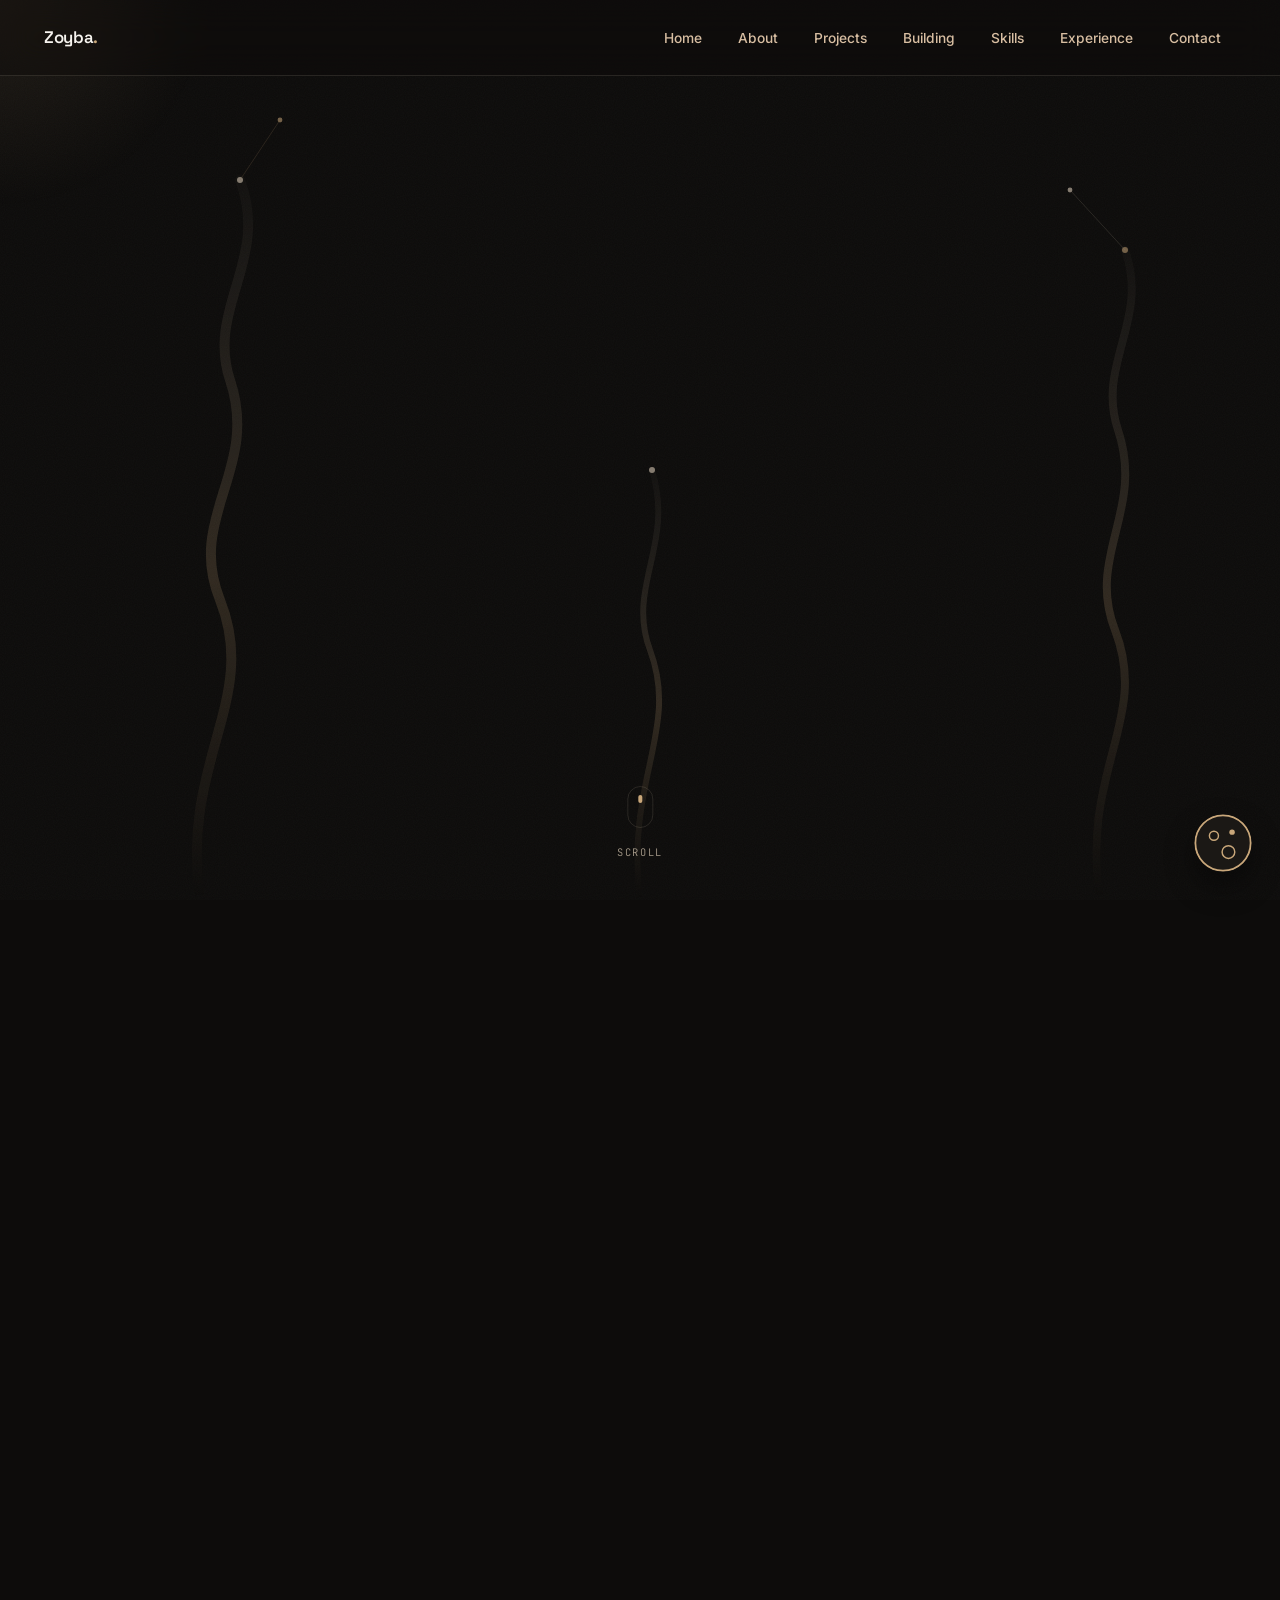
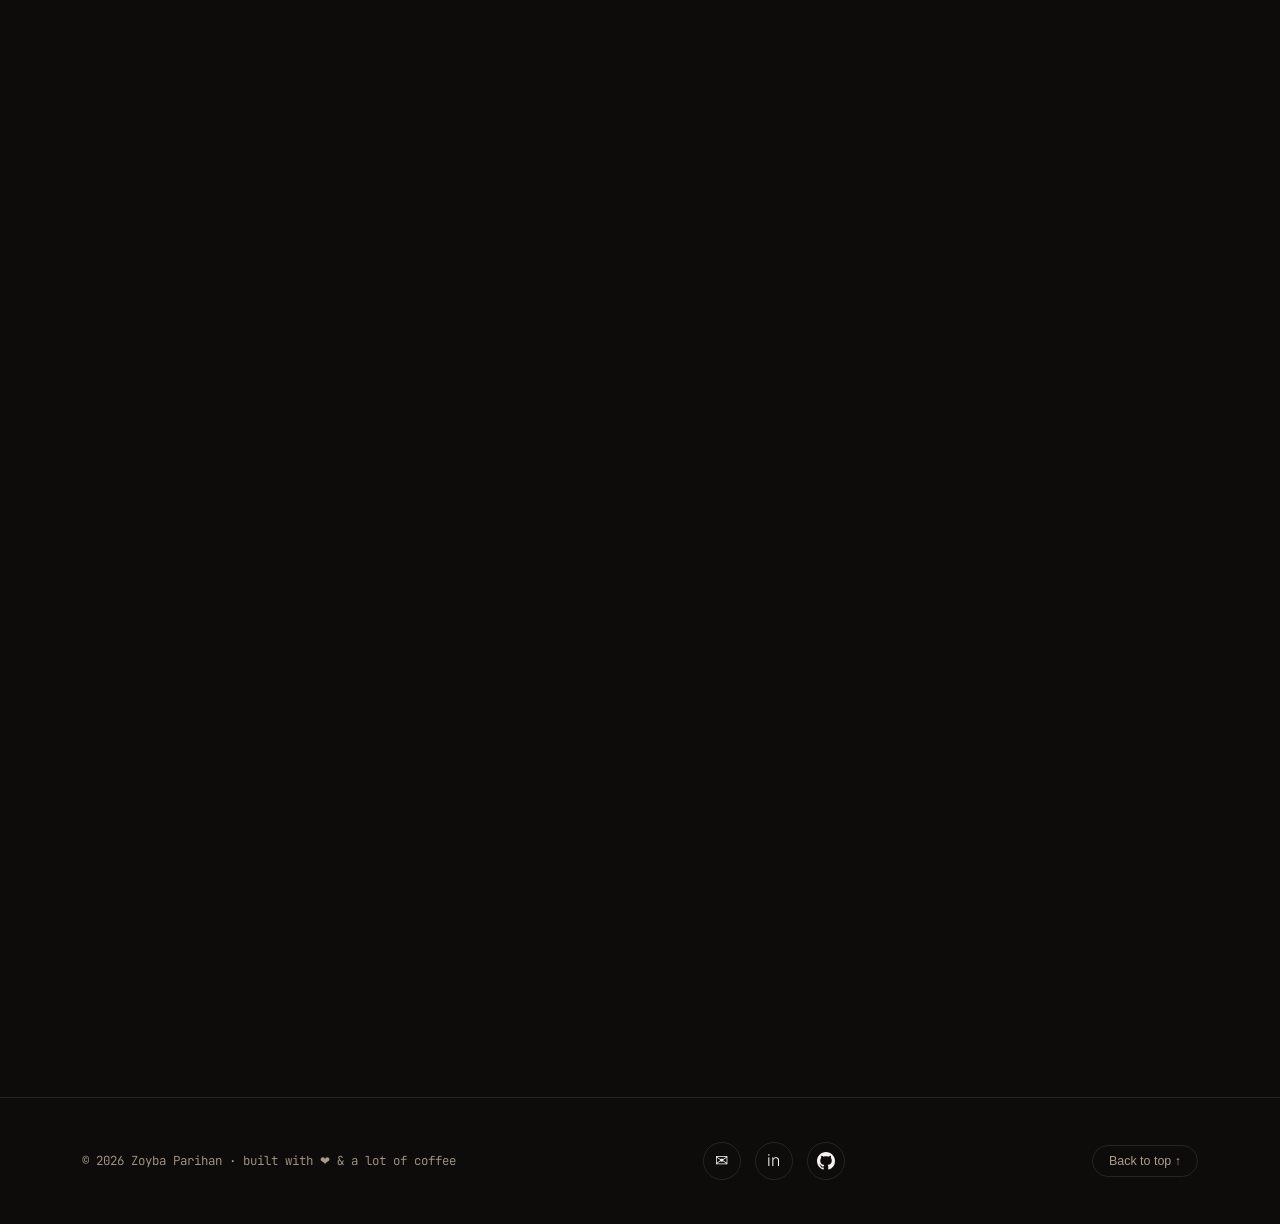
==== commit bb6456ce: "Add files via upload" ====
--- a/index.html
+++ b/index.html
@@ -597,7 +597,11 @@
       <div class="hero-role reveal">AI/ML enthusiast, software developer, and researcher passionate about solving real-world problems through intelligent systems, one project (and one coffee) at a time.</div>
       <div class="hero-btns reveal">
         <a href="#" class="projects-trigger btn btn-primary magnetic">View Projects</a>
+<<<<<<< HEAD
+        <a href="#" id="download-resume-btn" class="btn btn-outline magnetic">Download CV</a>
+=======
         <a href="#" id="download-resume-btn" class="btn btn-outline magnetic">Download Resume</a>
+>>>>>>> 676672b95e8d85c6265668c9b58e44bc003dc25d
         <a href="#contact" class="btn btn-outline magnetic">Contact Me</a>
       </div>
     </div>
@@ -813,8 +817,13 @@
 
 <script>
 /* ===================== RESUME DATA (embedded for offline download) ===================== */
+<<<<<<< HEAD
+const RESUME_BASE64 = "JVBERi0xLjUKJb/[base64]/[base64]/3dM9OChKsauyyQsBztnn1wfsRbawF98d2M88X98eHL3xvYXrW1EcOYvbu4XrhFboeIvIi3FscZsuPhr/rZeeYzyuxdL0osC4xn+iyTdi6RjV8pfbH47eeO5iZa1CN8RDTMePLcfHp+XGPh3yr5UD2z3PiKLQ9iM78F3eGk+2foQlvvHrnkM/qs2/10s3RlK2ioDKtsN/Z6XICyupS9x1cHZ78NuBA/zZC2eBhERuvIhcx3KAw6Q8+PiLvUhh8oeFbXmrePGglpYLxw0sB4i2F8Xi5uAdCWdGmxtFlhP6cJhvBbZHbD1PapFX90isTPMKqTvKqyMkP9Lkg/SAg6dEu7FnuYEL99igi+hFoj3HcoGU54n2ncgCiX8p0VnebZDofq1IHujtNjKplyb8SWW7NB2jfUq373pWrOTz53Q7KysMR7r3W2YM66xVAKIA+rxwEa5CK7ZD4uG6WbquUd/Jts3rShRom5Fx05elaJZhaDwqAvWBM0LVUa7lu+5LNAa+/YQ+kq+7cGxrZa8cTVcUW7EbEF2vrdtl7BkyQTFuyORP6nLbd7JZKuu+SXJZJZKmRJXSy1mV5ZWUTV5lNNB2fSorlH/HA1tQANhTkosi/31Yl1f0PD5/dXlxSFc8oBrpfH1YU+sNd3VfpaIDqdHiXNkg8Gc6nhX4K+Jj29RZI8pyuGeg9FR0gjnpmj7p+gZNAmdeMSVFVjdAQdlaS9P3ATEakXR5opQE8w8omrq5p0NE0tQtH3D92G3q6lD/UZKsGxIlj4L07vPOLKRo9EKkbA8Hn5ZBiDhV9y3ddHkxI/P0ggkYyD18qi7P+ClHA+Mplu95fXu4IxVZoqrWykdkmsqUVraPbSdZECCw+7wo9JRWnNhui8dBzB1bTqXktYetpAbj2XYssa6mwwBJ0tas+UhQ3tIMAuNXmXTKXZ9QC8IJgPMeQAhMgS4HauuiR8PQh2+aus/YkuRntr8mL9EuY6MbjGg42Te2JIHmrm5KwWYOMgYPfWxzkMPUK/Vz19eBYze0fNsljs/SPhHLEBwBr3vRre0IfPir3Xo//Mzc3AfoWQQrQLiI9XAqlp4LMAM/wB14FHAag4pFJtBywHI/VPknnJZNm3e0eBUqVcC617LKQP5Nf0iLfwR7Bse6X4YgrQGfJxR8NJ3AiWzj5LvrJew//pYku7Ls+MixaUfoTBB9x25e3y4BIOUycIwEVRrEZIHwnBh8EDE+4TpJ06/[base64]/y9Fty3qrsjXmjQp1gp66gHyOQpcTKLAd3nH6Axv3/frP+fmeG6zwMd5hXx1siBblcQWcwdWirNsqbBa3Y6esC+bckLNMO5DRKd93riPCT+VcktvswmUlGM0kD5C7PyEQuOU4bJWwkhlMTkDY7IOFlMWGXd52dlnkGwjurp53I3lOyv1hIp/PSYcCuyZsjeIQFJg6KcBhQ1LhRgED/Cu2RjpZSLIIIt+PNHbWQQwqg8rIISpZXu4ey/zCuJMInVAmsl3QsINz+fzhcgzrHpUITJvX7AYTjq/F02qTF8A4y/Y+NnNtefy3a8vzjSP1x9CgMuj88sPg2VXbc1p4Sjxk7oYuFYD76UozFsgXgu0ykGFMw7PSuSL3GRIP+ACSj/4nDeF/LxPjkRG+1VAOYnPnIpTsvESPvq+bTlx+H/CRx9KnDBmy6jXfduR374FqUBQRfJo4FQZaUcipqGcnwrg6oxj9EWNun7Q4AaZEKIDT1L0gonXEMXp7aSu0pzypz0BfCcef0GuO68bZonoW07GqpOfBiNpr2RnBrZWNh4o2iGPfW+eXF0B507sxcaVqqM/0QwEyXCmt6M3YPCBtcLCEQiHEnK1WgH1UP8GXEICbkY7e2ausLLcyIMtEE7ZSk4h50SKi5pJR/G5mAXQswY1AS6wmhQWjCpyV5xJ01S3EbyoBafBjkBLi0SS9IBvkiZzPvqONArzZa0PBGchveEu9KSU3gslmQdaUqDOGS9gbq2uoimID7LRqTMS8kjIspFQ6exzMpES/00rzUQbCmm2a4Ry5iEPTwcsuGvqkt4SKHl0xVZi5Gc9j7VexbVAJR9oABJwVcwLBtVCcH2CkcN6SeWm1l+kSvqvU7kd6lq4zwsuXjnKpFC5bExBIkblNxzUWEWwZFARjLKKppWLwmqFV2ZV5y1v3+ZsVAVHWc/[base64]/Pg6sEf+kPVklOggK4gPLs0e0YAXWNyOPKJxz9UDfZVqyASjnO0azZEHCtUfY2+bgoXqcmBSAV6t7W0AaG4GHLOCI11I7zEp0GCrrYbOx3aQ9h6pbzTLnRxrkIs/QRAQ9nLWNIBqZya8PQ7nGyw6vcsznMDy5h40YiaCzFwM6C2BNjjuOuTppHNA9oRO82xzYNZcdiOwFBeenrVi27oUTUsR+L2K2Fx1U5y+UnX6pzwTY7i/0bEE5u9qjt5nAOjZI7+DuYaqDn782lDOTThIM95d6UT++i0GCd8JjONtkxf/[base64]/KUXaeclrg6uWlKUfB8C0SzbzX0WSJB67zf0xCegGm9hmwx0YpsZKY7ndOGudQooCTWdrygvmPwO/KOAhrC3ikUYu2OGDm4O7Zt9jBNszObWPdpJrt/LoI6kRFH39ALwjOYAnfXnIj5wCXOZAnYxrikorbS6Pcw1vZJIlUbH/5gBq7SU9fRkoVRP7bCnTu82Ip5iOoR1TqGeECDo9TgT8+yxvNlyZnNvjxbK6KBNBhbTY3OHJN6+FJB6gTbDiId3oZ9DtS2q0N9hvrYxcng0IhBj/aNr45XXsRfVE/en12f35xd3ZxRuPmDHsfnJl533LZ5S/4Lg//BkhTgT6wL7kdxxIKiXzQFB6wfK8mzb/Hz7DGHw7y954iXNFLOmlXPh7Px68ZzjQfddhr7HN6kz6HaDCb3XbCx8KTboftLjuvbDiZCVKyrlOSLg2JkR399UGTQTGUJ2NA1YzzQOSXoSIz6QehQJw368dTXl66mQgIggm/gZEzzL1l18HpPqkOQgVNr0UBoguJwiR9Z1TA64Fu85Zh9EA2TNIsRd6rZXWeYFEHjNSUX/[base64]/mTb58YLQAuuwEulaam7YyXv4Ke3R78DzArG/[base64]/7/Wt+3Zq1nnmvva+/7vu772g8ro44+UA6CtIYqIxFuQH5ePgmAgqa8Cb8AgI9PkJePTwCPldUA7uYI/TuOx2oERbnCkQiJ/2IooKBgt5uYItjthqiJRADU3B0B/IIAfhEJflEJPj6AAB+f+N9EJEoCoAj2gEMAmrwANSQC6orHqoB09kbB7WBuN+v8/QrgsOEE8IuLi/L8LgfIOUFRcBswAqAJdoNBnW5WtAE7AvSRNnCom/e/WnBIwdzcnCVAIE9PT16wkysvEmUnzckD8IS7wQB6UFcoygMKAfySDNACO0H/SOPFYwUYwOCufyX0kbZunmAUFHATcITbQBGuNyXuCAgUBbhZHaCvqgHQdoYi/iJr/EXgAfw5HAA/L/9/2v2p/tUIjvhdDLaxQTo5gxHecIQdwBbuCAVoK2vwunm58QDACMgvItjRFXlTD/YAwx3B1jeE31sHA5TldAHgG4V/9LnaoODObq68rnDHXxpBv9rcHLMSAqKAdHKCItxc8X7tTxGOgtrcnLs36M/lOiCQngjfv5EtHAGx/SUD4u4MMkTAXdyhqop/ODchvH9idlA3gDAfH5+oiDgA6gKAetnAQL8WMPB2hv5O8v8K32jw93VGOgNsb2RA/eG20Js/PF9XsAcU4IZyh/r7/nfi3wiPnx8Agdu4AayhdnAE3j/db8JQ27/wzf2j4F4AM74b+/ED+H79/vNmceMwCBLh6P0P/fcVg9QfKSsb6nP/kfyfpLw80gvgCxQWBAAFhPkB/PyC4gBRYT6A/7/76IDhf/bB90+tKsIWCRD/a7s35/T3lj3+eIDjz4BwAv7dSwt541wogOMfo5vzCfPZ3Dz4/5/t/rvk/8/lv7r8X43+vztSdnd0/J3n+Ivw/8mDneCO3n8YN851d7uZAk3kzSwg/pdqDP1rdOWRjpD/zam6gW9mQQ5h5/ifY4S7KsO9oBAduJsN7C+7/BU3/DVojnAEVAfpCv/1aQEA+fn4/id3M102DjefD9cbT/5OQW+G599LKiFskJBfUyYgLAIAo1Bgbzy+GysJCAsDfPlvxhEC9frtYgCIF4F0uykB3IjzB9giUXi/blSMDwDS+RX6jcRvkOk/SBQAAv+DxAAg6/8gfj4hAAj2X1AYAIL/A/lvGiH+C/IDQMj/gje1qH+gwE3W+zf8lzQbdxTqZsB/m+9G99/499cECvWC2uDNTiFtJEPt34c2/aiQu+8JXB96OM66bpzCCfSdRTW7/yTCSeIszwheQp3IJfV+IJlfU+I4lp1juPTdqa/CiWhI1G0897uwStAbXW/Emxmh7Bp+uyNX2Ul/lw5oILvhd+niZxTkcLses1WNNcvFXYxIJ4fsh+dHFa/KzqJPA+FT67ob5SLq+BdFY8BnhjHmQfkTrNnWryapmbDdgPS4XKT7XsQTxyfjpJnD1wxqCdx4/l+fCeb6mi4LxJ5N+iyUGAi4ttGw0JhS098+Jh0YZfOV30pWo5r2LciLUwuPzrOlt5yqlW4mBrsIvWNsnZUq6h9e6af+YhWkUES8NhoeZ6O7yirf+8VRP7OFmjSrUjR/7JLf6g2eq27L5iWlT3TpRAYqRKbLwW1XRyAiteO544PQYw4Z7JatiK3kaZEZmpyuTnH0GHvV8+sA2YQZAetsN7N2X7AX4W7LLdEf3/2Hh1UQuK/Njgwe70objGDQ9TKD+/hhjJmS2E92Xxv3dJWRXjtIY94vfDZ6S91+4N2SWqsP0XWH1usdmxCZOUupjTNZglvL0y4G6+6hM5AiM+hobJq9hFo74k6/+nkUs4B+ToXZi53OV/LWpDIDJZqYwcjQ96LlBWDw2+TIHHbaugi7o/xTHXqJoarRwrGn+F8g5fKQ536jqkUj38IeWXo+1SQuKx6GMisq7vG/[base64]/alr6xiw2tom8D4DC4Z8DLkGPz0QLNlEn6w9yvWkCvFZ15W4NdmL08hANLUyyPtilMLGq6GI8o0H9csiWo60YFIpU6kokZk0YfVPE2mVmOPcPhf3VJqz+TA52wJQj0sSoySmy8l7bXIwKeUJC7NFVY0mgy6xptazjK/r0/UsCKszxD9imZqm0zv52VAhQyPexQf1BquaO4VrYYSjEakvttd3CU6yaPjMaS5tNQjSUXdmpu4kNQVpf7xG484tDO7Gppe2EWPelsQM5ehjn9tgCHrZbvsuhPAClGtj/DJEMaX7kqZADDOk76deF4c5cUFowxBZzp2Ps2OtaRcszvtkiYwjTPTzh+KVMXqAh6KmB/6FGfPxFtw7PtAwaiMcs9S+u7TYTtXAFq6ltbZloTxyltkXRoqmwPLk9rLUCeM59WTn6nKCbzl1NdloA/fT3P0p7Z1KfoqEEsazIDo0OJ1NVOhtyCZWzJf5sdZOHJ6HDdz9RUbKVDYbgp2CFf003WIOnfiwr1ZYu9iOjRSbcgjc+CVw2np1cO2JVls34USrxH52vlkqy2AmRGIEbkMxlWp/qXCuKfD5yYAwqkwj7lDiDfXnyrc9P5dLWwbRy1c2WaTTmk/[base64]/mHXkqpsYuC/xmK4aKE3n3Ct6klSn0XBe1T1j+rpbAV3Z7Xh8dlwSRdoISeV/OygBCvoJsGPkIe/Ga573f5ZNpDvEvY8jLmjkC2hJ0n3mOLWjUlZds0ooisEoyXAL09uFe2Wj+DvhmFpVUoDcDhb23Q2PU3sQamRyLiPElF6HhFOownaKW9vZxOqpGxognGwWp2fKIgXLUlj0TGlm+H4upCNH9sITZt0a8OhMEK7kHxpcbUac6/TV5zRJj+IHC/34xW0zpSwhX7Kwj84+eiDjsy9EwLuNQQVgK1WsjepEJ1hiEdT2gL2pLnDTzCW9Nh+X99WUAp87nWHOKf3XZrai9U88cqN3PYFM3EKVLIu50mP1b1MeMpdBZdW5jG81KUWWu92x6gWqNb/oxremH3oT8ebQFBK3XwiLSI5/Hx33UdpLa7cwZ9F5Lc71dt6rehWNwFntXJj0YeY48tnR+E5WwSvaNow5Ncl9NW5zJ7whBjo1mnMR6r4PDjRksVNOQeJM2FoEgCeKY+1mzfuALZiIp68csY3Uw8UyD//0AWIdDIXcJdwxrig/V7npl19t1bu4j0r5GYNKn+Un6iPO3nauoZmfBVjd4wq3oH9dbQ7fZ6Q4UxuEZ/S59Kc4qQHUKwG2zVlPvbn0zzCJ/E8i4SpGIp7gWkyqFRan9+EeUiQ+prr3LTUmN/m0tvVc0k4YP3GJ9rpraDcNPbQOGER/u7BaULt7qRCsKiMl/D0XC9+AwMc1v2rX313jSbLmTGBRC5Poa/WWcfzb3043Gw8+hy+IeWsDon0PDuLf+mV5POF88IFXMZyOTjB7diNJnSWJhvzN1t3UJgCPYMD7tOSxBdeOV4pUjcvjeteRibkfDAhrAgds3uEUC3xNCGENuvBWNNesuqcv/mhmX/dZ0+QrlO2RSr7lhbmwcEQS89qsB4VZ2OPhKk6KTUr1z/q5lnRVaER9aqkmrck5jxjbG1EwYReE5erlQhK+pRvImDRoxnu4NaD1I3U+7mGJUJ2uui/n7MNBjDBjxSaIdCOSFro9Z5ruPJtECw8FQolldZ5rXFvH+ZWcMDtjMYm0qj8j0mDQMelf8rEmyss0DbcZO/W/DtrlZKXSmFG31RYgXigLWl0GcGhNVBnGlwOroNfNqIDMmAN3Ar3ieu8YAwdHSukG9uX3j3bHCRbFR4OBLzjPWs/d3+G1uXOTO1ZBjj8LVX+p8ym00XCNSKT8YaCGbSaBVeIxRHsRthEjYxyp9SNak4KrgbBCCwu+903D9tBWeQKUL4P/BmPgBZJkaMAKPMiYNU+4Kr/[base64]/OMT16NVxONEGcBagrFhiSJykwHBRlV3vHUbPXSN+dPnpQasOvo7oQv3LK65ilO4Fp36vMap9ZoFOFx/+t0cdaoLfsnXHgoia3k3ptaH1Xty0P0zxIEP3mY7nk+UmyaA5ItL30YT8SuKnHGhi1sYxIplOTr6GTRWxgXovI8X35AGsj11MWr8g0mCLwjefIYUvZZ1kKiw+Q6D+CtdKeXh/HaV7bt23iFGQSzNz/yhqvfIvKKPR67qnKao9HbTC2zBN9ieUdCTWos17XQE0v8Y+AVfH0YoyYrP4FqcenZoielzWlR92Lt2J3cMnHl1tWpkLEtll+tjIzQXFHHpJOOtDj03+3XbQNzU6Oi8nsxy8jLQyuItDxvK9ULZ5/PMyi1Rg6J5VzWXD9lMneBKvRxPX2pSaKdmZbqbzq66tJjQumLcavXLbU3OmMmIZykQnDfbcIeGQESdvWvESTv4sw32+9BjMeRj18usbcQ3Z+id+b1OueSxVtnVMHSlxSaa2cZwY80jk1LzR/Yr2yNslygnrYwjkoEw/Koz0Vj5VKR5LJG5Js78yKlvFmCReuUcvXrOmpAlIrc8XBTNRGjGRrbPRe9/jtNvJ3SlxSHJIeJod/jQECTPmbwp+VNy08MtsrS/usDL7doO8hO/YG/qXGc3PMm/kSknZ960P/XjgJq2vfEjrd/Db0LPLHuAVH7N4cnsT6AVig4a3MKNn8vG9Y1vqaSubUa1zZ9xJd2Y4lPztdwRtiW7MtKg1jRlG2jUdq95qy51t2cgdUMaWe1H+LBcp8O7aQBB7uUGKr+OuzPAD7EZyuIAmmaxzc2fc800kuy196B2Eob6eELjp3VAk8IK9P/OivyrVYRSWvMCztLZOmbdWLidUk9JL0QmI16Z210maWkUUof82Y0f6ZNU8IU4Q6UpkPYh0Ppm34SnM9kLloK6RiOVDi8JzDd7NjUGIeDze1+mrRAghVq52xpk3qtwmalKF4l3kxAOs9deUmHcoJiPrZZVXtmv66S/891asteh6wW4E3HPPd99EB1FU9a9WBsiDNhR1JbmbuYjRbjqb/zKeCHsFMRYce2JNn5pkod4j00nfJU3i93H2rlm+RFHhIZavRVBuHY630iegfDIgnOT89pikmOQXSkj6lPv/MwrxLKHI26nu1h3tRvLlaVmOu7HFs+NWYHr810PEbHqsXlpld1QTJbpi9CDqXVAF/gmKe6flzSwdHhfd73sQN86x0VwycI6yIGuNJ5QxtEAa5Jkmqd2lAL/nEJvrQ1KV5t3COAa6aExbEkpep0G+QzuUVUtRpcV60mcx5xADPxMR0EzJNTzbCmLBwWo8MMhrHSJjTPk8MCiw7buK0w4Bf1eMdsAJvqRl2ZZnZVhiYiE6AeGnDbCIoo4NwDe885TmFie6JaeYIDW/T3fXZEpdYG6hcsb9yQnkcp+scxTITSj/PwrUO9DpoXLM6bczr1+io+5iJ710cXpQYUnE0LEw8qicL8rXd0VX47l8M6WvD7Zk+Qc+soSq/MJbfFmq8zByNP26MsdV5g6zdDWzVHOe2ZOdJIfomYgX6ZOwLmxns3esFRY6mbQ/Yb1bq+49d7apF+OCPuoZHTdZ8jlqZsqe6W7BYifZJ1/B1kTPH0BuDsXBGS/ho6atpLHjT2Vu+/vii+zl9NWZ8F90DzjGDEfSIuultOYqfOnxYccHYajqUaA5ptPgqW0fuokf7quU1E24IVgtnc4SJ8Ob9h7DbWmPBYC2SmfeFrM/4sVanPLD55+08ZDYDhUQqRYMenSRQ7jBeHVZrHV222+esagvRFzSTz7ZYL1yvv61/humWrXzgfbBRuX78nW3P99BT14zbNErteY5LHR53/Yos/[base64]/sHOw+V4zqkuhiyiEfNmMK8+Mgx7q1d4qcem/r6Bj/rOFpk4A2lJtgV6+9mrzG9W9U+aAVmtYMQohsD4q3XttSNJ4p3DLN8wg8wT3Ki+7Reheec8KgCRqDf4Hc3bzlK11xslq7YrL0Jb8PiBjnKZ42iyW/[base64]/JJpCd+3ZKPVxPwy1od25R9Z4p4KE4yNnLF8cjYeaRDHHfo3pi6uMhWPKGMpCZXiK74xkMkQjPnd2BIs/XeTKC70PdH3cD6hu+RVSVd1I25HV81mbVxHKfMK5WshcVnsFWpM/LyuX3hLMmNJ7HdP56cOBRNwo51HEWkaXqum0hl4Pv1Erb+yK7bX/SkFmBu7JPw6x9pElnMnhZ6dFaRO+GA+o5WDcVQis11Opr4nuZRGlluzfPBLM2rKDhopYfkcZhsbcoyik6DqraN/SeDYL/Ek1w5UYU4tAm31UZKix6zymc5o49uFlGKixDClirGu1N8gatcQe5LWJ98jqw/U1UEp1Tc3ylGPR7dzXuvFVWRWcN6OEpjh4tx0ENraMIGG3wqEj+j3bJ5+HN5wnhI4J3lHPWPeEwiH5Xy3QsAXCtrbKj48tLbttlK/5ppVvqc1+7JCa28iMom3mXPjnzSg4seiMm3+Gry49h6EyV/jHcZu2FhG1Bj0karrUxHR91CMpFLbDiyIDToubJUZTyt4ETqhentq4VVLVbKRV1sS88h6oWQ6A7fdDal0hiJHIeHAOLIL/e/p9HJF7yrVfXLTcLLRE/OpZfbqhfCHbxyAXHffNqdqusA+OOCP2cr0U67Dnh6b4C5AbVrqMZH73Zck+ci5y5M89dLinjvWFy1W1DlSDHWUMA4BwAdfum2Zo8oihznwwU/BfWZLUX4dBF1ggDY+Xshjy/zG5N5tiCjEeaHrSLIZym75RMzbVv1tEofxDBUJs1IxsiIbKvyvWUDRU3MsghIojFxvkBIjdlFGtXkCs5VjtVAe/gsaAX6WMaqVf8swrXAO5rqlfhytaYSJ1k0Le2ECQlIf/KBMmXd7EWJaP0YysRaHZg+DuXQxpxH/WWa4Rt4JaZYMfXcXpWIheXpi33VgY6mksQQd+IwrjQ9qfalg9Uapj0J3ts76KHUH7hspefhs9UGd19gaNzXEq9UQT/kBg81g7NBP6fDGzmq8K7xWm/3jV+jxItgdcM9G/SrbxDNY6z46mip+X6vlFV3b7AW83ddGyqxEcQZS7KZVV7wh9KGK8/wSEOzdk3I5u6Obkvq1aJtVSTOSLWnxMICcz8Rm8WWZoNkOletSMLxxaql5ocx73MVSP2xBl2+CON71gfqi87LCTxpawjndsoHGmhjRW4/1z6IsYpI2XtvfhzrYnIcEyEsdZXc98wfv4mObgpOAlGUJCQJQkwIwiG5ZLXDWdL72EkrDBSSvGjMOEX1Scz+eWSwad6I5BtPa6/Dph3KEMaL0A/GIKekD32tXfdfKi038bvtUZIrUHlY4AlGa07uc1uKnM4Mn8Jed7YwVukHqC5rGNTlUQX/FPAOBsJwyXCKJsp5K+88tbAu80BJNq8IRx69W23wiYu/3/BF+3NGdb0TSdPIjmCmCwe3Nr0AfsFRTGjq9BHnTroF+XmkK2FytHDKHUxiTg1rx6A0TUszR4q6wMHnYR3gz5Qtdxiw33z0B218MqHC6fU8c1wDMclHlvlj4XO8qNH3cNtIOui0NJJzKtoCr7OW7VmU1wOBFlphPeRTezXxhMbiznYdFk4aWWyXJVW7GFnXY+qDmq/hWJK7Phm3VBJsV89oFqI9X9a7JNiRdAvtjZwQTL55GfFtpFsGmLNOtCW4tKLeoD/2DcjqJVUyNuNM/YS0litgZqoeFP4y0y5EJpm+Ax3N9oUksC8/RwzxuUn66MCWb7luIsyeoYti8vH3fTeR1D0hsGTa/Z3hwO8kw/ZIWVrbn0rc+R3N9wL7aM3UGtcqF5xxnLPi5/a3E18rSjvk01nIi3IJI0jEGl2ll3ux07p1SqZtPibH0ILXGD5BgTto1TsTaa9SUejzR7Npjx53NcsWt0zdFzuULNDb6ZjEiiH8Tr3vqYQfTHhcxA15Qt9KXIk9M1egfEF/erXSx1amBJ+p6M/GjNrJdd/sbEkY88jx63aek5m/9yTvubHU9CDWcnQ878Oy7fbu7ycDrhy07mzIJfdRtNXIYmYbfX6awpEIn/YsR4L/7hn9Vh2XpfmW3ihc0u/McNE9fyVgz24p/[base64]/HV+0sk0+Oe391/TqJk+oYDv/iXeM18DPMBzu+TE77XQshSb43CWnAuJcGQN8qlZWRFku/6rQgt+FaDfa1KF6WQ9aEnvLSWsfft0gGl2mCPWigSLzaekVWNPPljujFj5ZNkN9OQsJmJgEYEJFT8DUuqM+/Yr9dZ0vHdwUPpvuu5E5Tj1AaoL6FAWRIt2+qOnOweMqdKPwxA58AHmejSvX0u+NlY1jR6ziPKkd3FR5t3GCHKBejsOnugHd3/RxEYPGsgk5a0rDOOvHyUJ3CiE3iQWKL7K2eAwuju2H6duJyhz/[base64]//2ljCYKv9xadr2NPcncdriMXHHsPXFCTYe5+UJU2FYV+DUmWzN/FErvCGetIwIlwLQy7t4XIC5A+Yc8hFP3HdTyssG6b/GZN+eX3uroPVoNl4YK03Gc0o7y9/vX0nfu2OxKC1QSLdAohrxP5ZIzpVhEhWK0qEBRNgFWBmk8XxXlDep32s64v06wA/jMigWJlgxQirJ57qT8ej9lxS/Ti0Yp3y0xdJ7uGtXxMbKCwoC9UOPQFSlRrTf5oPMf4QjP1B8uHSXmpWOnceg/zXV6ba8Y4bQTW3RNDpWlhcdrpBHpqH3oaFSa3I5d1ra53wjqMXg4ZX1q/Kz2RC2u1dxavYSIL2700HM/aT9jaPLHiPGwbpZG9VfGx76v6Ucd5UBqZOEc5kKIMdFOHMZ6adc4tXoLiT4eOEExsOSSZFOeQwV7Nhl34t6iF1XlTXvSaFkAPDJxjPBS+XK2PcLUeyfG4Bn06zACWdlj90plnv4yCIjJI89x5MhF/MWnpddDXmhuK4AQ2GuiTplz4WXWnWJVJila5eiKrt7NZYZtC1awXtw/Ei3paz4pId7axzD+/OwOnF7QeSm5KvYGhOKsqV4gpWjNP5Qg58naYKvI1vz9gxKHI+evs+eFoT9dCqSdd8Ze1RZCWrC2CteNtBam3CVJA9aYclT7zPbtBJZOY8AN6m9GBYh3NzfJjlRc890Wg1PCbVVnS/7BjVaAPKoOHjeEzks7tbgfs7jHBZ05jkcnG0Qnl2c1UjK5Z9LvH2e1gMjNuBqu3Sc0Zx+5WCqsOChTBhpDanvHHPY1NZuw/BsJS7YzNd4IFt7ltPYKIMZFpW76QXc9RVhHlpV7ViaKO6aa5MBz1hB6yTVioTnh3aq25B/aW1J1j2EqfdqURaqtMgxZeNlPFsp/udEdLgEmOyQ5mJPJyI9AGCeKEKa2hi+UPUTki+AUvMyIiq9l0BxrqyCcZOo7UHPkvzOOvAtztJs0YE+ytmsaHEC10zLzI+Iaew95hDXA8syY/xM9NXtjyTRA4JiVOP64qi+wdFh/neHvwkK1L+sdPiqBHlDZgA+gZhvzdXfTTVMgV41ONAhrSJhGhP0aXr2nhvDXnhTuH+vMg9Hc9reooXtXFiBh2HCiR04/[base64]/SEaQXASnSUaqAdOkK0qQrAgIi6Isez7333P8f472RMZK9vm9+ba05994j3BxGpsLKTihHqAYKiREGiQBlAar6ptYgIAAIFBcBAsWIubnN4BgE9G87MbcF1BMNRyFl/wOh6gkFY7A2NTAGC9RHIQE6XggASBwAkpQFSckCgQAxIFDmbyDKUxagBvaGOwH0RQA6KCQUTcytivLw84Q7u2Cwdf6+BPBB+AEgGRkpod/hAGV3qCccAkYC9MEYF6g7tiIEjACYoiBwKMbvHyn47rhgMB6yoqI+Pj4iYHe0CMrTWYFfCOADx7gATKBoqKc31Anwa2SAAdgd+mc0EWJugJkLHP2XwxQFw/iAPaEArAEBh0CRaGyIF9IJ6gnAVgeYausBDD2gyL/Aen8BhAB/NgcAEgH9K92f6F+J4MjfwWAIBOXuAUb6wZHOABgcAQUYauiJYHwxQgAw0ukXEIxAo7DxYG8wHAF2xAJ+tw4GaCgbA8DYCf/Mh4Z4wj0waBE0HPFrRtFfabDbrI50UkW5u0ORGDTxr/7U4J5QCHbf/UT/HK4bEuWDDPh7BYMjnWC/xnDy8hA1R8Lve0G11f5gsCbif9ucoRiABFBGUlICBIDeB0B9IS6ivwqY+XlAfzt/m7EzBAV4oDwAMOwY0CA4DIr9IQ5Ag72hAIynFzQo4D8d/1wRg0AAJzgEA3CEOsORxP/OjjVDYX+tsefvCfcF2ACx9AMBgL8+/7qyxTLMCYVE+P0b/vuIRa3UdCw1VAX/jPwvp4oKyhcQICwmAxCWkQQCQCCQJEBKSgIQ9M88RmD4nz7+I1YbCUMBZP5qF7tPf7fs/YcDfH8Ewg/4Zy4DFJa5UADfv4l+DygBhGC/QP9nuv8O+f+x/FeW/5Xo/92RhhcC8dvP9xfg//GD3eEIvz8ILHO9MFgV6KOwWkD+N9QS+pd09aFOcC/3//ZqY8BYNSgjnbGMFgbdFgHe/ssOR2vAfaFORnAMxOUv1vxlN/+lNwQcCTVCoeG/7jDYKCDwv3xYkUHcsHcRNJaav11QrIb+WVcdCUE5/RKbmIQkAOzpCfYjxp41diUBCABhVekE9f1NZoCoCBKFwYYAsDMGAWAoT+JfBwsCSgJEHcGev6zE/8gM8fL0xMrsNwWwZf9e/9Y0FOoLhRAvzKIgchGuzyM6zuuUmX2EN0cJVla7YpKs+6MlMDxzTwJc9AizNafuqzg41TCMPDaar4icnA1kFvh0PuZ771Vu6HKGVgEGR71/XeVQuHDo2/ErZyibE4rJeVzqccw65edkY1ZyBxt8G95Uy9nLh1I94lvPPhZfdaG37srsAdwBpacUHBnMmHjl/K493EfWHFyrmGHrexQJVJ42mV5m2ubjV7iP4AlnKh1xjN/81m0Ssobfv3+dO9D/WPyoSLe3VrImkpqRxl+HI38kZZCRNjlX5wUah0dF4lS1Ij2Jk7HEPZJnGc9Bavn7dNFAe/KguFeTs4Fq6E3DB2+avRpQErPy+T3LRyz2Gzlm30RJGVpSYlyE6h5zqXDXOuGcDmd+rhVHFPTi07EBCBq6ln7qT6PKys+s9XAXm+MIH4SL232cYDh3iM9OBonZpssjpAc/PFWRNEKweYzALBcv76QDqJm4qY208Qw4XFe9Rm4JiXx92g+vsmJPRZ5st7zuGO6JOkRxfWKlnQpNsurM3uvbTX6hLXH6ltJCQF0SU687h+q250/MT5wONinIxzdq79KUu6skMz/BmWghTl5oRjlnpreFk2lww1r2oXLINAUZtdunCtZni9WSb57Ih7XIp0uHAB8sTRxeUzPeT6SoX79p3PPtul2So+ehqBiRnW5B110XhzIDXh3M7SR4817S5baK9VToodTscoHKD/Nge+ryB/cKYPHfE75unTR9LrBSboi+i4hJ654KXrd/+oa18+5AAkvmy4n93k7e9C1fraaLU/xDasdhTdlBzogSRFVzokSb6vsB2hhzmwGwXsdJC5FnzxtY88k3EpDNmdztjVAPu+0mg88e3yvvq6gBqMh55x/KiK/X6IfwyATgk0RbBKuRfpWmIgVPNIWJzSJFcFxgzcQbCEXdRbqiPRuuRy2xlA0Xmh6Hp70s76nb6llEdQb9IWd4JWEa0t+9jcTffRC1MpR87aeM6q7/[base64]/mhb6R65QfEWXhahW2k4NJXAoX0z7vn08+9bDF9NKH/YY6Yt5bK633zJHPRS4rtViRF4U0Y9fdP8SW5A4PrXr8ZBYPFNjXIEXnrXsbQvfjUzYfEUJkXLUrm8p2ZNroFj0WJ54gepatswTbgFquHxkndb/n6KYk9DGrtcWm69/Mg7BaGIgfWyqq57nFXfmtOz6SdNDq57m6imz5fg5xqruRAzkk0r2QvlD9KN5JJ3ulHRxTvCEFvK2udGdriVDVk+C9nUpU7aQ1r+bnyQM/Fw3+9JbLFDofumw+ZG2g2wAN2xilE000OST6PWtR2FB6L73q8Sx20KW7/Ps7XocRsWKu1laYVHplLdWTbiTdB5OrIU7J08IzTA1cjpYl6mr3jSsKe4muohMBsh5U02Ry+/ZARCB61rkqcqFRukSNgdiqfHmG02SMPaIgFMfsalUeGthvwRjaTVQKnpj1PcZA9vRGiSFF+kmPg/pT4+hu0ERE3YUaq5vDu5s1EUkJW1ppI+sjsbdPFyYCEfLQbjVT32W16rsx98Nv1MyRbCJp1aj2SSus8bzvjxmm705W03Q3n6gx9VSrPmgJTydwih90Yo9UfL9B/dcN9mCZBJEd3Hs1nkINg/u3gxNr89fQ/VHmY3x/WCJ27z+MiWUhqRnrjxAt3KExHxSjRpbc2OP5vDbLMvBEx6jLta/WlhomGVLrTTlLNQLnE7/dLLDsc0hlhZ4ihLUkWecqnIG7mUZbZOVJOVWD/ewflw8qyC2laUYFQ4OCggenJgSKlgOkPwEUs2nOzaVQUEPOaBHFpab5z+MBNQSWpQEYbz2YUb/a1y5zAfgNM6t2pQTBe2sVltsbgxNhjeDa7Itj3ZVpwRIsE9OHLEFCJSM10oJJN/GkZ799iXEZjsvGmQSTIF2OEZHXAYe5zdeJXEfNbqKXnW8UqupOFuxnb3wIb3PJuMG4kfZQJdk1aKn4cck9rQ3Dog1ZXxAJQ7IXtoEmFb/T7H0V9TVZGTOywQ+r7Eh2O7PmNUMn6kxMRom+vji1bZn51v+Yc6E9RvzW+XOPFW9252Mwu3NpO8FsMRZe4HcH9JCIpa6GaOm39HT+I+8rD27iVTX5EemfT4y5OFeMjIcdM4imYBtzo2R0+r5G2b7ruT4+Z8/syvhPfzBeeWINZ+6f2j7SUFOdeIqe3138RdOQgrNRACqSwIrph5T3LH6ydOKzCm5UPF5E6K7+utaPGp+cKtwx/2nbkZWDZZvzzQmL+zrRLUkLHj1rDUS7hicsC3ODNuJzbPTQHEVb682nePaMeJGyPfQQS6h6OmX+9X3GY03myjrYko9MujDkxNXPRmp/os+CCpuICtL029CZLw9vkCXor+wN6caM0pK90eZv4h3qUWNDtywUi1ccfb4NMWp6ZkEEnpPuknwoJ82yZQoTJ90su4NMHArTq+jVaLmS8rsZrl1QipMF0YsyWN/7Jngf2B/HdNzgDeytsjkVb6gFK+bobe9PrIz4z+ou8amhf8p/R670YEtsaoXWMbuC1M/m0VqH7g0RzLdNf0ouVYeXA1qpoouuH1KuN8i/JGWuurTgyiq35M66rQBscs1Bc9pl/E+tAoRqDxCRRakVgKK+3C8XFbjGJgO9cC8UsRlSfCOeMnej+HcQFZ53+ENlb1WijCu6moYvyPt6QH+gO7SxScfrr6mWXHh/Y2WbgPfny8yni/7I2z6jBj8nHy5/mXbdnXZPyvt2+aRasuB4v2YR60JfdnRl4vQ7EKHDyWiRvwHJ/RflSIcq01P9A9pfZ1LWwTuSFEMHou6Aiqm33+haRXOwehpvfZ+C6eeOhZs5EwEnXScdTJe2fCunOFACq8DxI9J4srkAqNE1CXuPXYKepLMSohI8BWtVKB6weexg1/Z46JaIGnqDac6euusW+FDb6HHoyWjNagjqQT+3V9jJ3fx3vkCoDsqMnCRGZjo/PGevbqSfQsYh6cvP55ee5OSoMAj5HactPsi3CWOiS1V9g/M34BZwlm2vB4edqfwDZMSIhOwZXwE7EKT8RjmRp9xv/lI0uRWeEBTumpE0i3oMitqupNrOv74KoiImYk0J++UvMZ6yr7/ZgXiXvgCkvjHW7/iGkGneet81bFTEU94hhtP2Bf11MR/OlbMf02qbeKWcPVbqm/DUvx8KjVEKgq/1q/nOn92dNw2mkMKYW8WUw5hQeTCReoZd63kv3ataUw2JEtKzC6rMcKwx2Np+2VSeEBp7jKCbIG0LYDo27wTywqpzj31ukK7IZa6fbgLlk08/ov3D1+o8y6yH8D+el0/GbDjFlHGmVvVtKS3tgKmc7e56MdOzV4+ZVN6aEs+k7euxaxHo4vNMvmUReBOTgZtwi+SVhE7MEmzWN37xuFBp1dTgXK/[base64]/geTJesd1lieexWU2ye9feTt8IOloqv8eT3/SHex7psn1s4A5omR3XCSosHXs5pu0F+X078a7NEaz0iB19dnJYfIMNa9gHPTX2AVGOitFCES3fAj6Ykyk2/iUFhYeZfuTQlo6lXoNeLTdH+e/f6pgxfHaPR36ZVhpDEFHZvmTc8pCVWv7PE/6rRv9TPL1O37nuQZepOA0wt2S8s5+kdKBz7gYg8aSvmiE2HOKFjdlbdsofnr9c/LgZtOijz+tMxaQTUxh8QQEWYkzPOUCdgmsg8m8lxAlHPI1hkueF0OBd1bG+osfn3WxTTId1FH93F2oFEyDkNWENN8pfODH676PvpNlvhMq48Fh34VbZtyx+HWDt9QgR7Px8+r1TAUy3P7y0Zeuto1UyGNxKwWdQn/FBbWDEHmD84fXOh2RpKzxAffpHa35FDgXpAW2H3UNjbqV+4mfo9Ziz3HeAUKOY7TWe0gT1XzWWs9ti0NIOpmTaPecngSop9AOl/Q+8gldYFzNohThorVY3XJhwuSe+rtxublx2d7eq6XFP4TAWgovainaVfEtM5SORo6/i+edPvZgRxjXPkk1/pgVg++4Wk4r6nF8ren4CYtZ6v0ujUlpfPsfM8qUKd3IPWrjt4Q/i9x1EwJ4/OXuzHTnE4S6H63bwKXejNM17uU+/cIrQHd13yrE7BryCHOHeSbO7UiUSLFCzJ2RP39kHHbSWnuQvrpWdO53i2+91oF7MaCSmaKMo8OYLVcUyINe8W09gW2pVAlWz3g++qy+8tkGM7nobKjLEm/8lOuC67k8DdOHsLlcxV0nJXEIP4WteCVTBtnuDMsMDreAfpAWSy9T1k5Jvpyq09PVzOtDnh6djHUgGterAg1KJoruaMhDNCsm/UCT92xN9V5Gmwc/fg3/KcGPXHv2bMoi/voZvtaLnJKmm/r6bcRNDRGk9we8eZprh89UVzbFDXCa9e6iG3zMjLwCkunQHW3jdedG+Y8EhfNqKgrNHz2u1/hqfm7E2a47FhkpWNUxZd0FlaJWBFbxpZ8SwZ2YmbP1GuWc3QhlXlHxWWsLJ8UhHJ59/STnMEO79VF5gkhLtvHZk1VrLVZHUGrTWrvWYECLT/[base64]/SZryShHQ+nNnvSQIvO61Zrc9QgV9pQbMWVW1IkiRqvacooFHGbF0QCRmy/QdPt4p+a2G8/CU+QnrWJ/3LxKkWh8GRviGaKPUfCTr40UWA91VMXremBH2onpZ1b2rC9E8Daf95emXx5fu3dyNl8wxKIXirsXXmiUyiOFwZDjnnpp+svpOt9ePJ6MZ5N74cXPudMgd/HOND2jx7tz5PDyq+qDBsVunfB20RQNTklzkTqgwhYB7ongO13j6QggI+fwdNWk/F7oF/TO8kG4L0rHdnWukuONz6Wk4XuRoEf5IZi9kWAJysMii7WRigbBasqSF9U1Ly9ZpWIbzNFh2c9mKwb8tjaH+1IJzQriVCUuNT2d18wJ+igk3nAlRj2O4wmsS2zqjiV6kP5es3JjXjr/8S5pYS2BvvfmCp8rPaYsfH0FQPplvAj55SDHdsy23xj3jSXDQ8P5ZKZodzKRuKcJNYc3TGy66CcyUQZ3XG99JPrBG7bV1wGqoZ4neykXxE5++PCefnAeZJZPdh6aWK94+jBynfpu1m023WjnKPyK/u3inootcmqluFyz6jTADC/4lJN7QDfQwVg36EPR6/UjL7XI3NQYsqBjnpCrPmkZkavZsvYtRyZvFYhgsHq3oCLJkERpNA9C5sSq1UhhAul8ckNbY0tWsQeTNp9EYGpuOAYZIHMVU3W3KflQZSilEOpmeeFWUlTRiTtiVcsb/vwTayldLjltzx3zsudzBkvSeign1yX0HJk4RZQCSdYtZqYvGZMYXqt0J1oZQXWp+kODDQKiLKc46YB+26M499Y80SjGmwNfKPLb5xJoS5yYvBkfWeNGElhnnP5g90F5UJ/sZHFkqfcZ5UlpKKIYxvtcjchl1o5qOHNeOaeqxObFjfUvGH1KOJFTsTNONKxIFf/WLaByU7wh3AvZjsf1YkV7gGz3Z4G9IQH0h8NbYvZMrpcrDmFBwjK0xqJ9JZv6DdCQfMX5V4NDu1N1TdfYKPZdNvBsY0sdD7tvXO2071bZ74rdmTwfzRgQxKfYx7D0VNbZjOfWRzPqFP6oMFQq5tZP1g5b3iHFlDbNexOER87cY2oVdVyf7D3St9CgHQZK/BwTdNPeFLOUUYBlBFW8AFBMnPc1n4hjopqrfrYVulZGlvYGcpY1fjz5lDRLXDA4ZEM7rRfrUoCbYE1F28A/j5KQcqNd+ZF6izuYUCvlHo5Qte9Y4Am6Fu17UKKVf0dDl3J9I2r++uiBS9nN1ruSEwwPcdyFliddTIUt71IlkuGN6TDwvqg7G5Yv33jnY7CZ1wBGVMrGcJ0bSqwYbUT49NpPxKgDYzl0l8VjJkY47TYnvznf/yEDrIepD/DJeXDK/xiGQeZEctw00QczqiN7oeuxNwy/fdlzoBomKvNIyQxoWSnXlqRXzdC9UsUT9anLc6chrHo3bPqW65nxd7ZJVb2TouPkFjrfTJ8bH7pKWR9qtCznXOchfcAZsaGeqjAaGdgs54BP3k/i/Z37nH2x1szmADJLYPs5DIoby6n52JzJNX6liiDCL/YQ4+07I+vlZJxM53XXz57muZkTZ2rlU0fBrVeGkbbziFrfD7ySPkfrklbPVSm61XTZDAkZX0XBcviclXxsYaUWWSM9NrvBD/biQBrfdtjsyJXFvatvDK4Z5nhP1bI0i13zJiH2v9g0a1m+GAEuvKdxvHWac80mx99vPGWGCx8Kql5ym5F47GSivO/A1/9QKSBJ/rqfpUL3YfSGwkVy7Zaf0sf+n63mqxdEv/9S6NWSG4QEZBze8VNxlKpAcPD4JrYdXleqiHr7OZ1I2KkQf6nTa2P3Hk7PKO5HzszgM16vT8OBtBwKS+LfgY3x9L0dT+1mnqUx8M9kCQe8MExsrTOcvRCjMCnvaST3fb29R8QebdxPdOKj4jyRvNZxZXrVnp/DOVeJyHE8PPWXa63P1Pabuac+d/3VyG6Mh2e5mz7JCyUCpR4oz8sn4umZiN7hGIzp2cc+btbQA/5tUQ+TwfPlhZeVnAxiTV7EmerQFIlzwb6FOnTZ3SNeJiKa+tayr5kfthyjjZ8znRzWmSKoClz7TwFJjEz+hN6MOBTLIWsPuEWodf3vGdAUxkZsXa6f0anvEgqtQy3Epijl9elR1Pw0wqE6kEGLD8WyU0zmC2KTLQpDoOi516mc5N3Glm1Pwg2vvk4m3xYw9P/eJgJpOXaFpFVZ81yuvJufH6dO3N+V35OiSrNmyGo8PX99uCukLIEc1l7RiE0XzVW8fBObtUpqC0aLNBoIbD03a2sATMok/RxtVpQ3Y5ti+sC57b4CYKt2vvbEs/LI2+m9gS+mb4PPRUhtOS+Hpse+vGfbm3jU7wsL9Wqmg+DOgqUiCt9JLqTqGUszTz7O6yrlPO1eBzfK+vMTpJ+Pbw7jp/D+DonuvvjSaeG3kwhqvDq/vB+ZFyTnplTXGe9+20lZHEQgXuR/ZYB+rKM6yjudFpev3HSTTFgW7XG1wlO7Ohj9NkAN+xodXL8FJPfNyRMxtKcQ8Fz4Bsp7hxxg1GEx3XqkG7p6qamID+EZDU7fwu/lp8QRhePBCu61hdcP1QT4gEmfvqNdd7nr3jVCfFKhSeNhSnGZNFRDLR7idnQV4Jw0SHAWWKXf8oS4LloiClaHffNL2O7d8Ai8Ia9eUPzDMIyeJII2t0I2Ic073uiBzPlFq7+QqINECW1pDBH7xRlrBdfV8vL/[base64]/V+1aqkt/ae22ds/apUJAoqzGImNoZAyXtbJ0ZWBiZeQFiCuoyLMwAZmY2RmZmVjgKCnVLZ2vgf+1wFJpARydLO1vefzHEHIFGzh82cSPnD6KCnS1A1sUawMIGYOHkZeHiZWYGsDIz8/yXaOfICxA3crU0BSgwAmTtbIFOcBRidvYejpbmFs4fdf77CaA2oQGw8PBw0f8nHCBiA3S0NDGyBSgYOVsAbT4qmhhZA9TsTCyBzh7/k4Ka38LZ2Z6XicnNzY3RyMaJ0c7RXJCGHuBm6WwBUAU6AR1dgaaAP0YGKBrZAP8ajRGOAqBuYen0p0PNzszZzcgRCPgwWFuaAG2dPkJcbE2BjoCP6gA1GXmAkj3Q9k+y/J8EesBfhwNgYWT5O91f0X8ksrT9T7CRiYmdjb2RrYelrTnAzNIaCFCSlGd0dnemBxjZmv5BNLJ2svuIN3I1srQ2Mv4g/Kd1I4CkiArA6GPCv+ZzMnG0tHd2YnSytP5jRqY/0nwcs4StqZidjQ3Q1tkJ7o/+xC0dgSYf5+7B9NflWtnaudl6/ReZWdqamv0xhqmLPZOGraWDC1BG/C/OhwnuH5s50BnAwczMzM3KDQA6AIDuJhZMfxRQ97AH/sfJ8of5YwYfL3s7e4DZxxhAH0sz4McfOC8nI1cgwNnRBejj9W/H/yI4FhaAqaWJM8AYaG5pC/dP9g8z0OxP/HH/jpbuAB3mD/mxAJj/+Pn7S+9DYaZ2ttYe/9D/c8VMsuqi6iLidH+N/LdTVNTOHeDFwMYBYGDlYAawsLCyA7g+Pnz+N4+ykeVfffwrVsbWzA7A82e7H+f035Zd/9IA9V8LQgP431yKdh/KBQKo/xG6LjMHs8nHL5b/z3L/T8j/P5X/keX/Vej/tyNJF2vr//ip/yT8//iNbCytPf5ifCjXxfljCxTsPnbB9v9StYB/rq4C0NTSxeb/emWcjT62QcTW/EPRDCzsjMzsf9otnSQt3YGmypbOJhZ/quZPu8Yf+2ZtaQtUtnOy/OOF+YhiZv4/vo8lM7H6eEWcPqT5HxfwY4f+t66ErYmd6R/LxsrBCTBydDTygPu46w/EAfBi+dhKU6D7f8QMYGK0tXP+CAF8zOgDMLNzhPvjYjk5AEwif5j+RJwAJtF/EBeASewfxANgkvgbcbEBmGT+QR9x8v+gjziFvxH3B1PtH8QOYFL/G/F8MI3+RmzcH8jG/kNjfzwVf3M+6pr8jf44IybTf0EWABPwb/hxBEx/3tLfBFYAk5nlP4Q/oJ2L478SfLRn/i/40Z/F35D943QsPOwtPh7DfxgfNst/wY+mrf8FP7q1+Qd+7CPTv2I/XgAmu3/Bj27s/yn2wbX/eJZtrYFm/wzAzvKX1fF/52L5aPRfY7B8TP6P90MtTM5u/670cdAu/+T86NkT6Pin/3/kZOLi+FHK+T97/6G1/+L/PORAoDvQBG55wc6E7+uXhq+dD3Ui+G4Me5Os7IiDVxE3MFq/JHBd91UCxfgfr9kKI5dEeud+Rz5uoR2zlr23WmljMVvpb3qnR/JiLTd1QpoZ79J7T6MJPB07ybuw/pbr6flsyGZrao513qY67HYjPEuDTe9wuTefdSjFT9lWc19tcQ5N1XLCiAA2GR0JjcPNzYYA9rVLJKurRrReZHauW4bc6Up48jSRUPLwMX1gjJVjZ3Clgh7Ucjsd/+gI0V7uJutIMO2gjxNPznAaMEvxq08C5zmOOvCm82sAtbHTuJoQGV+2zK/pK+mrX9EyquZt0kNb4AOp4GJbcaQXW7Aiue7GVDv6fLQ94mXfIpaT1Ys92TioKvoqK6XQBSRh4X8swUrOnHxtYMxFlfOWrx+ZSdBXd0rOnk0vph/LRG9RVrv2WmSZMYEdiwxyjLGkF+0i3PVTDQLJiYb+smhtsB445VyvUdTZjywNT0GCHHH5THRMFqhZRODNOXU2LsVjmY+ZOv7M1EnF1D6MlsB0DFJ/hjvUb/qUZ7fAcj34Q2ss0kAq7McCXF94Tr0Rgqs8qb0RuNpTCkNZKU6B+X5LqI/zVce2sBcuZXL59KfZ22zDcBm4IO/VAifUGUuz2df2XYKxUL33r438YGE4ni/1J5bvmSnW2Rdaqe/BhBr142bxEfCVPlP5DtH6JvTBwlXJXmGNY5x9vuebQhGyaj0NFT8aXW/JkxpvLBtJyS8blKLgCjKIczWXVeKFjkHWD2BYQa4qq9g4K1yKQMvGJg190BpcfAsbOkF2iKp3C1N4bnv2+uvJJhQEyqDNGI3RrmaHK3fx/DoQpYhmEVqPy09+BeTPkcoRF+KjrTzlVqQDjGTSdRUbabsPLlTyVk9pwTH4fkix40GhYKDhMn+mJp88nNd2xaPVinKKPlaGeFu2rYG10H7T4MMrZhwwIubSHvrJAeblC62Q7rkvPQjfo76NnHz7pSRZyB/[base64]/EW9c/TZn8wSr1csyvfwQEso7dDZXw6z6HU2wm2k5pUQdhcLjIYG1S/twwLZSBLTLTqut0rtRLfdSD7D5iYyW+BTO+OizPgdREAmueUfP1V7otr2lGPKBMMnw9tNjSdpISIW3cpdhHjh+cSCWdsTjr4H9vjtHk4kKrsSDLSybDT4dWn5qKyHdGgJAXAyUyz577pqr6ylaw6qNg4mPYd5USX/QakC5VXqvLZDFj66i34N7IQwaabYn9xSd+eoD8MffXD3jEoZ470/JpzW29mpbywk9lghe0pVEJ7JOZYGMWhrzm+CrmGUX7RtDOilspwzyk7WTFoOK0l+RDFZ1ZaDseHrr5gDIeJZAiCRQvD9K4bBURtxumy5kSyzw8+oXUbxmFIC2cnBy8MUJq/iiOZKyttyCgwbCoMXTXeqfdA6OuWFUhDVGbx0s/vr9pCughaCBhc/uOT/7ajsYArF49sIeSQvpz7PMRXmP1tPN9WdqVDXqje1hqt8smidyvKKXxSGDU50eHmTnKfZ/TN1e01uS9PPoqDb/2RF2E8UQ884WcMe4xHl1sFXtE8OeDqeMv1N5P+Z59bEkT4nj6pMTUz+sVHgnlQhW1q09OlSAhTuJfcZxr2Ik4CKDlCB4e5l4cTIoLSjWL01qPfTaGfiivjslQvalKWKx9GwJ/JiLo8Ae1JbE/K/Sx7OiJsnaQpipKEIwAY326RUrpgWlYEVGask78yloJqC0iS3yCQtDpwB/LcOoltitAgAX59izufPV8aPRLjtB/0i+V12cZpYuHSWFZz+y0A0p72drsqpDhSXLSewnQ/wkAL8JyhROiMpiMXMfE+sYNUMM8zNjrKD9i0k+dNdUURYDRMRpBLZL1bGyTTmKOdcn+helfP63WumoXxfTJEJrKnIYDY7TikFe3LtACOfdTkqNUF0lyuweAp37esd8C1CT7oMmo2dyzombTDncqjVw4TI8bvqAqV3W/ReJG+abpUsui6QfI0kSXp54kCqbMUn6P52rjwW/5SW9SMYk6Nx/R31kDXcWHNcw1bJT2167B7Cq8LkNyaW5dN3S2YnO+rj13C852IDmNgbypRo30iB6BxLrQuJ9wuM+65AFOew3fL6amarF8sU3HetGDOuP77EsEbEeFoMSpLxHifwkI9vodztiE+4Mue+YrcryEwaLhFSEg/bymHyNnZSI9BUHGuDbzK83lzCemoFGlGDVe517+Up4XxAmdQGxzjpnZ7AAzJqHCIEaMOOGUItc69y4eUH3VrFsVKKDKhj2C+WQqSPJpdTLmmKdDIUylAWoymUlz3rRxuwYUZr2P7k10fw0Ms/ZRC5cySObyPHCNQObWPlvkthTdgra9HNBPrwVZ13+Ain91Z4BcVIeqYVWmxbogRbkX7WxVQmehyU9ebqBuXip/vNTi8gpxY+LJI3Su3zTr8VJPzVeVz1q/dnp0M86w9ODLVY09oIdyGzBx5FhdSqmSvMis0505I6Kgl2M2r/1bqMVdjyjSsv0h/feFrYbg03lAwRrFaNsr9UyvulA8blD6BCMGohGLPARjk1vLuKVRSPCGdHXl2+E9mVg0g6G5AB42dI3ZOg2cemKDhFSI33MoNjBTxkUCI8hOSBLfHH6WI/27E09FfGwTEon/zbTUJ8f+QPKF/N+A89xr+V+9Aw8YXdyJFrzHXwgtYbPE90wIQrmtCBgfzqxPa/uQva29UVHjEcobmSof1jL4qNKpWZX1+GG3be9n6+ce4Kx1f4i9LPlv8RYmb0dlUXkzzDoFegRjLnCAAnfHxEuTiIGozxLhUxMNbCupSMUlBQTJDz+YCziSbYm/lfu7VgvG0pKYAhChQF/[base64]/Gh19Eo15Ujm6sT3A8aHDrtBrNIR/DfZ2gOb4BQAjaj20+jgbzvr20sc9Eoxq1giOIlPK/YPmOShqHgCz3VzPcm+62/bAtU14J6Ze7C7Js8LNWExj05HICJjWqmDlfvwBvLiHdElWxZTc6Y7aJ0QTvnFw5K1svL4wKsztbPWlPkbz0KKrzKU53jvbpnvZNuJXcdTNeuwl/aBCbftwzkk4VDiu8r3PoVf7ZBffWRXDPV5oNpjx+NOHOLHPp9PknxzUihzKQ/z++YqeCM4NLYmMhPjg4zM5PVYaPSzAxVJTDmK8p3Q0gIUjjbAwx55EU7pogQKrfofXiYKn1aLfSCJKOGsuKssHC7lsvniG1CpOQkZOszVlyaJkog+hNmEN1SU/B9t/lbYWYY/Ov716NukgbzJkR/KrN+IYdGt45w58UsuYLP88/[base64]/fxRnoaYAQ5bV8T/Y8Ik5EUD+nJ9csn+FB/TJxtvp5s/km9h2F8N0PnWOne7O11Pnr/JiKw3jN6XL6Tykrk8m77TOvomxY71LVb49gr/[base64]/hnXOf+ZqhynY10Th354p55rE6XA5Blby1H7HTfD/26u8P3eAVFbP3sn9SZFpbbKLXfY+ZGitfzV9Vj6IXVg4L53Crh3+7L53Bzz+oqPIc7Z0u3sKaOPIHz9zDg61YJJgKeQxe3Rr8epQ3nDcmxU+7Yf6A+IcNNRW6hSS9L6WcxUTnDaL1rvc6MvuxPuhBw0BoPgEPj8Lwo7oyARzdRztX6rLSSZdPCrMEtcD2FCOyHMnk/NYsVa7Nm+c+NaWH1kriJpJ7gWw2PUKkr8AurzQR+ja7pslLmNsOtbBcUqjy4rg4eB+ypg7D6yzE1b+/3yPXoIgpuEkaTp84tj0QsLp3Wy6spInL0SQps0IQPkpAtcoMCvUeWJhLnzOuToQwUaxZUwNrQb9d48fLLskshsxJXdTVEXnpiIE35hQ2wR5vWay7gtjW/8inkbUxyeDq/gSnYnKc0Ww6+dcmGLS7V6x27Wdp8P+iXHyvNv9s2KVFoncmzEkyQlqkGgJc6ERjU1hs8H326AGEqwliTvqCQnoIxC0/U8zNAQyAN3gZd4Iij45GY/onGqv4Derxt+LdY00WMUrtOSOM8es3sA+LVTxDzR4FQ/gvhrUZWefZB/R7w7vlSWzD9aO4tDLbg3ovKtJ27En6PVvdj070X9dbQfGr3VydHgOKXtkPT7ZgHqnUTqEXv0Hlk7ZzFzvSJI6DS98XAlG4BIcndLZLMJS441bdiEH3frac36LPOZ6CKijzX8Tn6cseVKMB+FSRfb7oYOT5hoftBuv/k2U+E4vCkjd05it0E9buQtkTgdp2r3Ul6vzXtbN7kYPSxqt1BOBH3Y3TtiwyK5SNrU9/K5WZD8Gw4p6+kUYL6PkkBlMh3B9kRiNqVX/S29/gxnYX5p7gV3vu/Bncwb7X6ZbC0UWa5pjR8u6pvDb5Dqp5TDRtega1JVLlIDxZIn8sPTpm+Q64A1LsS7ID9dt/Orhyv/b4Z0h3afbbrw4ECkfJh8yTvn1qJj6zPkFB/2lD0fMdJ158YFoL8FGZOLrjmCI0SKHL8IBrsqdYKanm0lhrscRsEqaEE+/lHnpRQtg34TJX80Nn7/uIllLWyTW0AagvU+WqFvbAtvYdfHwH7AtaEUynoKO+Au2Jmczb2YZCcthEr2RMcTAy4i7MbdcvLEiCdK3QAvaFpd7z4YHEHSbBjcCUE/[base64]/V0SM5pIiM9CWugYkfh7cfsiuKVrjAXPXuejgjT3vq2Ve1D5cmkRbHpDAK9Y0nzNTOMa1Zr+lYr1Nm7WPgoYWr+sZquYmSFN4k3D/b6g1y08lwuH3Sk3ZFX2vo4tMgHUojvgnailLExfm+BonWfsF+lRkytU67DvXjVsDrc/aJBmesHZ08xcS6wGvdAyCHsqPRdSQI1cWn0sGpLrC3jF5lp06yVki1W8rGKAuy52HNcgtvL0fIA8Hj5dg4yH3aTANbPi5WC1XlvkgYOURjjYGzBrh6uNz+jU4Gq3Ew2fmCRMsM123wrNVGRHG8019++2a3Hfz18/ynGflVpcuSonsP2SqVRBqCXmVQcFYQcn7toU4LKjFYJaI6iGlcpKwz4vdGLBFbHaiZEN7e+FguwHmRVbI5uu1vWwei41TIsEo4C1HO80b9L+2HKwTuUbOCxkKBDTJVCUrB7HYIGzc7SrJlF/dFd41v+9GOqXOz4uDhvCFD3ERW7W+sQqE46ukQZ/RPKiWf9mFl2p8PvzaKShxCynZTOnZ+NobFGq1TUhvkm/N1kOQxGSZ7KKk0MUnF/baQ3m0qP1RkzDyYMtaDGpmxYTHwefGiQTUIQ7Z0CCBIOydVAS8Zu4y768UnRgW0ljHRtgGg0mcthXIWLKRT7hRI2KRe2+JCRDOqSu2+T4iEABsqvoIMDRQdsqZrEXrDyfGl1kOXzwBqEAXB3eOankkeMQtihhAQ4RUmRG7T5/hq75eGInyQjN932RC7C5hYV2PDnGho9NHL1iDuLO/KUzYis1gwVQeWbgHUUzgDKYM1QwSx8W0HxObsxDMN7NZM3we0VcHppr1lzIy/euVbTCJI5IcF6nEE6djSZ3pz6xHViuXRY3eKzoNqjpDSKgYWf55rHRpJNU+q3aA1bBJ6WY2Dzi5WDokQgxf72pFzdU0jPy8hvoLSt/bzHE9NbRLEDs9ZyTgctkI3A1pdgGn5+ebZ32l4ZuB2oJc48q7FuVJIrKRR2UwSu/QuYwx2jdHoNIVajGRpE1Tc+PstDMF4JpREuTve8heK07aZT6cDfedyWq8JLFeZ0Rsp+/lMn6ychbvzGHn8OK4e3fj7VQAg8AwmauB+3m/pgT6sCCC1LhoGseMmZT/6q3HJKGigpb9f81XxHp2L2Uin47Y0s4l3VBXg99kkviNNUT9Dzol7/Vipxw3A0Z8B+ZXjhyqIJD17JNlt8mNFURxT7GJjAcyS+NApceZi92tLMk5DGNhU7Wc0bhHOpCS5zwoW+Ck2EvdS9to5c3l3u3kGfB14v1wIsZmcDSh74DsbanR3A1PzsgWz3rtxMhPfzCrc8I31BL0N318IMsZHJJ32pe5bxFfmsr1+eU7nYXXy28fO4/Ne+HFgz9iZ6OPZR3URr0Xe7TRjflFEuDU03rEnfIcY/BIRdMmm9btXFRviWfDmTSIPyTjYDGlEl8bLsKNZ3QwTdGDd7y6A2hoiBzo4ZyrcOUgU80yo8WhItOcnf34x9ItVx9NTHBmGQnop0Sq/E0DIKX1yx5k1ik+vLVmGRW/GYNh3Gwu5EJcBrKlmQkh3Mo58L589eqitynVkVxN/8yGek3spKP0SKMPgIiks742JX9uZPpkmWGS82pf9XIbEnRqSd958KBNwnKD3xpKHBp6GetRrr9WOGv0iMHneUWXnGWEzqzFJdu/1iLgU4niKt9tnXACl8Nv/J186g5+LuMcEZyoujSuWSMZpngTNIQF4U4Yq6BbqvPjdABhJrqUX8lXResai8MGkGi8kdS96YU+EiprvE0MM/LWzFJ2uVzM8KKijyXvpV9niqaq9nJWk2Q4K4kxs6m160s/Aeoxg/vweAvWGWI7473WfpwQkk+lkYot4KEwyz+Ug8BYdKbGa3MbflGQHn0ZvQ1B/vmKR0ThJC7LQr3y3zjOrlCnc2DCEzFWMz/[base64]/FE5QmbQ3RIPk9zPWRI3ObW23KOVcvALEJBIGlCYjwolaCdkwDS0zI3Pz4N62DJ6Ix/HECbREYQXRfcbg97j8r81YTOazKeIpLAFd6LxL1f4DDVL8v9tgPW8U1GfuvqDIVoAg+niClNgrE0z7MAdGgfr6U456Eg6XUlmcGGcAwi4MfqQck4DYQ1vDPAD4J95FM2pJ67TZ8GWS3/2ppx7JkQVP42YdxY1U94Tz1fVY6SqWpt+m+tBLwwzsOaN69FWeZDi0B6upZUHgDdLJEKGXvnaewE89pL24Fo9mzUoxKsREii6bwctf/[base64]/jFwNW806gLhyQKSvpirXg8Ln+ugAfHKFLSXW5Va4xRLCjadYzQNpaNr/cy1yt5bC9vq3n0/Sng7ZHA0XiolKB4n+jQC04hTa5Y2bxcYaSbVMyuicq587wuYL99puqCSpjtMJfbmlySmWFATD74pSPfMwrVjAiZonVJIaQkJSg4ugBkYSz+5vnJphUBtV9RcMCUUivZDllEsy6Sn1ZYKuUK1fEZt3iDgCNB5wx59h517d2yNAofwjTP9DqZJnWz1+NJso/iYwBOiNdJNYhLNkhzLkSn+v4MfhlqSqUa8iq2TTTaZTLvsbWw5G1rtd3A4IhzpO95N9XgbWZPrIDMPgPpkSjNL2eAO2eHmC+5xKpMbghy6jfjb50WG58VfijE2c8sIYnty8NmJH/XcFqzmat1N9+nNzB56vPm3gXdGodald1co2HS5YO7KaA203po/GGckZlIqdmqkAYumKkN3DaKOKH6ovSmHDZ6hfWJfjbVKAFElt/gc/[base64]/rnihuhZ0G/NiEAfPn8Ig2tK5XYatjLGPZ5RRqm/sk1RjgjI4/ClYi9RyogGXtblhc2lmW4mkWSzZ7CORwV0EXPZnDS3LxrDkh/JLXZqVLQu3aMezGSQWbquhDt8gzDQt+H+Z49Mo6IihOzqoplPuaZTkzNBIqzWJPTQggmv1Sp3PQgf/YU8iJENPBWjkMdW8ttadRZn81hFuBv79f41+eK0Vbd0+MqqrIW/dTlv+16aatDAsSkmy8u9zA8T5WB1OB3Bv/7IUgnuwnmCxE+OylYh/Yeixhz6fP2Y6aWPiO2DETBe3oYTS1+IORbDPcANo8KdjsT8s13ReSXoUlGhftxC7ouLt7FJ8UXDdw/FZeL/bJlRNOEWiGrCJSyrD2RLyQ4eBcEWzU1fWTQL03n3Q+5xzHaO8Bm0yoBnmZETqXh/aCgK5OBifkN86d3P3oHtwpLJhrs+yTHEkOUVnNDE89Gq82xu9RwZ7Ps4e8qG7VHNWHEGm+F1vckMG/[base64]/2PmnwX+DmxKmdWJa4Ys8cIhBZtB7DTYfUnG0lS7290vXhCKICzLNpiHU3k72WJGrISA6N5pk4F/97l5XbeQtiZa0FR54ezM3p+q93EtLvVq/r3dD1FVwVF5SGxh8ugygjTE9OVrsaagGTyMt91a/0LQSSbM6b462IxPBcAhBFTepjamAO9ArRCX0L3kYbbH3TszLNtjVlqRJvF6hiBGKwqqT8QyDS0cMWcfbp8eeCm9vmX+KIr55a4oPh5Zva9DvCQfGPu9LcTT1/CKQdrib7KONQj+Oq08TWkJh1jplbo2wCcF6zvWslg3Nmv3CzilJNHW3LU5DbK/3jeMSUFtzWFelioLNkw9SgLmsxbVtm/70nuYWZeQv5r+3u1P1c+jQGheEvqqTRzR/2nB24OQql8qPXdtGXIoeMb8DR9GIVPYUQnWvcIzPJM+afY3aW7yiyXenlbILEUPOIL8/xxgnVfbbHpfhAqUafII5/glEsdw2iyFjea7E9onlbTjnp6qoEzI27OunVdfr9v2HXemrEDhMEnjoeODL73cNlmucs2+3ExwnUnflfgnBsE85MivRn5gcsJhCVBAEtWDVdV7TpUJfmYjnYQByQgg2xiuMz3a8/vMeec6HojRIu2ppb4ZYQWpzmPmjxMqNgfSPA+XHLzfxkTVjlpfUssw/O5dH94ekjIn4OlSXxw+Vy8rSSwRXj3z4LkT8rNA2B0MyQ6f56/BXvpm860fEWT2/0yLOA731BbGhF0HkjSMfrRhZesHeKx9abJ2NY02TgcUrYvyLTHQht9ankCbHj9wFOJbXksAH2EdpZ87anQLwdyny/nFsR+yvr1rEn+9GvoZcPnIU+1rFkdMd47bnmGtn8yTvIvw2QNHrSusXfbOI1Vt2SjhqAyskzSLFTYwRylNWtr/6aX2d48s4JTUnw4IUPEODL9CLFzNJ7fMEO9/V0LKkMF6iILbR/oSYjkets3INS7xxXAqtLfGNpcln0X/uVrjyHWmneQHGMQb6s75Xm2O2AYdU2MWJR0phMhYSfn1f4ZtwvomKHaRW3xsMH4qB2Bcy7igfwtNKZiXcI0ReShNsJRgzHcPr6IVSLZ3AEFeXZTLCSB/oeMSAb/0MB/h0iQNn6TG5UrLvyNFcq9ijW7GVOPuTjZhf34XDdgr5kwrbV20WD5RHdO6pSgIqM1HeVNrvnIzoFmdM6qF7eR1jR6IMnBoSAL1jn5cbSd5gJy92WqnzSxnC3aSRbe75tE3Wa8oLuS5KeGzQZy8RHTrtCiMC+E7BaqlKaDGLAXPB2Wi1yzrB8xq8NoyhuO/dmYO+C5N2iqLdybA6RqTQM2ccWOSLXj1J+RvZrWDtnE1EOViSg3HxE/DdetWF0sg1N+AiRp5392x09MqVWNg1AFD0pqwKvd/ecJ9LjrYV2a4AoPPBB5fsJs/zD+TecopXphprh2D4ZaR8rHNW0iDyc3mTeKBa7F2I8jAIfG3pLgLHNx2ZsdoKNhdyTPq1/Dkv1apEwiTUgHPy7iHJpHekCR7S0JsV3VtRnOyqIl/3o4gvEdoHdeuvtOvMmsbyg/kPBA1WpwJarom+o21hZ3tp2UpNSmIo6j4jkZFCTXUT1h7qGFwrcPVgOK5sdXf1VTPsxQk68sVLbwXpIrTfPPHn1MIy6QXTiV7rtNyfO6UQUBZb+QNLphC8LmOBKQBVrcz8RupPLYNQJqTfJPSWPBv97UyepGqTvhnS7qAOl4JXNxQToZDiKz4wrG5si5FWKSNhyC/fRB+Kqu6uc+mWL4hVng64Rk3xNc9+1y6xQhroOeaMnpaW30EyuIkHL/IWwEarf9T4Sh0bbj2xY3TGMJ695OerTTHXI3AJIRjsph0XiZfUqxj3egcGD4gTIXiQpOOBU4hx0hlE980mkV5+Owzu4/[base64]/N+MSpEH2t8Z20vh5iiXmVfRN6xon7e7TBTLga2LfDcslRuTR+IanE7k9y/AxbZzmQqDPTGDA+Cymf+781P+ZY184rI70IwgQGFC9w8Bsq4lhxb6984WSBEHd8/yXnIn+LNcSyjYpVr9lRCvlzxb9IGc5rLSoYqpM+FqptRPNnQzlzMtDUhCB/7tFnDLIEFpHQMOi5YkrQTVoM/[base64]/M8iVnIegXERvI2t4Ch1wpW4de+aVrIQuemltV/ix/xjxz7z7vJgTGLHw67ft7BTpGMuHui2ldtS6zAclKkPOMgBZUofQsOMq7YAu+fFNFzdb7uF/EtCl8PV64m6jM2m0j12zcPfGxDxsJxqhcdvaQsC4NQnRJTF3aCL9jOJBINeZSoy0TpkGc1PUMbHqtvBQxeLA695cc1I0RxLx2Ftxk7SgHgbi37spoxPc358yMHd9PZCcSsVMbAAtHfb8YMDg+7TpIRR7/kAnv2tXJ/IAdu90vlC+dlaq8qd+AY9OioW/O0EefjfWOA8UGGD506iql+wQYziufxZdfgsM3j6JMJiN+ssBRK3Tm8Q8liVzY5txdwRQYoyFqNa/QxY3FyHeh7WpFLdXmfcahqcrslwKUyoU+V/k78UOBKz8KM8vsJkqUK0lyqzb2FhmIT+Sl9qsq1D0ypN4Nw50HAZLa4odfTSTVcQnNzc4MQJnemiAVXvXxs6rVAigRPAKgBNj9qRNMk6tTxo/zWEW1sq1TJFLRsRrDmY9aJqflo4fvAkBqY+oEzb7uGlOpA+ZGf7STgwJj60O9GOIA6nb/yKm9E/WAJAfoPlwUO0t8HZWHmiMZCwnwmR3dykgpVEfxwwL2p+9h31WGER2tPBRNH2l1/[base64]/[base64]/Qk7QPwmtCsMx+dsFoTfGMyuuMh0dESPOGqV/bMmtGXdrxwpaeUGoKMReupy1zkQg+P7J1kIes9O1ByhwiV1n1idFzxaBMW4/6xnuZ2rYhX7CVoMGNvvXK/Hn4e919DsMnhNVUvGKLHaAkdZDV9zTGOnarq5KACeyTlomVY1oNGh/vNLRnWojwhVWcr8hac9YUaD2mN3XnD6VWUmnRmP9/pNJG2/hLKNBJF8ez7g1CugQcecFcVfxbEpc/qNnjizfYBKfOZiQe36h08Avo7nGUXghW78OkySJvkBoEpDFZV8kVAnG38eJ0z4GpTJCYJ1g9UxTUMGyGhbbVWcvfd7ZZVFblwJ90tI6+I7TgQczGvNiBG52r61Yz9xFMxTDeic5/P1LFKJX6DsxihpvnAMTZfAjDQ77Ly9ozdPyatu4bTyqABViKBzCDMRnK01fn75nRG515BMXZSEdbqnwvnED2V4qRUm6CjP/+NJTIpofP8XfGT0EuUB/[base64]/zR3S40pLxZ2zErELOu0RClA8tw4RuxhZx50kzXCGZlk+IUKyEZOoket0WKp63Gw+hvdLie3AFIPDhwXs04a2RyM/zclngLp6Gc7QhERckWKUN+dJne+6K00eNS0L3r+LssRxOsj3XqvyNbXLGt7LIZRZhz3HNibio+abOyv/OMrRwcA/gEpQQrn5toYGiAGIx+ApTvTZ6W3p5vUl8Cq7QImRpL/d5NnBqrDT/CgjSIQiP3B+Cy6xNqCIRYfiB7NkuWBqgeZ+i1A7LffXv37yw/xnEp0j+eoY94OUXQTDOK9g3tQJItdq4m7sVUh1gcStSkdohbjG9ai0w61xzWcN+4Wgj1Ax2GgNc+O4cy12HAgen+noFwOlKOTep7MlUx5KqiXlZzNCi/FjxYSD9DxC7GjW03GcqfhY3wdnSrNrBeIKQnT6O3Etp2126XpuSKnM/YgdFNU9J9u1rfDsvkj9Cy8gzEa8tZr3sYm7VyYhlFfQG19L9SznE6Wr+3gMFvWFrEJbIIyneWvro7Ioup14cW7nBDGBN1o94L0+FP0YCzB08GyuD+RrBJ0JwjYvJl5p5udxDsXwuMxyHmPQ+zWBtG3Gbd5Q0kRVdbv2FFeGf5AAFhSbdFWEqtEWnU6YdgRKvXj78i/MObA5YXJXfg0+U5uuvRqg7tSIxg4+EuvsOHb4GT4OlREoy+/P1MaKfTT9fWUu2xumKspeEuDUM+ewOZ2duPu2cfjZvSQlWPLEpZXP8GKMVq3LqNbTlrkNYsJZbkAjcwYMs8ep7jECF9ruZA7F9orOBsIvC7vXTncuwKnwjv7+3u4MMHV5KnOwE4upbRSKld7G7TglwnhIBLd4zYzT0d/T16xvxqZUBQGLVkjDz6K9quuYN1INDnShSj1LCOW8LhnD8Jf7Vgn0fcywmP8zIKO9wgvLTU3rlatrRqBCE9867h+cpcPxKGUZUf6bIQIvxBxhw7arDZkGv1TOLkDwG0ebc26zPFgJvAGwn7OFqeQ2iCbTddiEQ2Smirro0QBwCLic6THrHISvYeq/koRUqBJfWy8W6Cgsnflm8N3ua2/1qeY10aBMePwmHDCrC4XAK78AljUlx5FrrKT6V7HsYMMCYtXMNcFZ3J2hba0IQqvSBBxDUCKC0/xg1Fvz9Z0/8YEJq+Ip6RhJYKWvGrGeBdH+x2aGeREu8pRV5U1bwIH1t1ao/mHOpQPQ1bl+vyF8ze5ENKMLnbk3MU4Fh9g5Kke9J0FfgmZFPznWTseaEmfQuQqn/u1eRETtM0ENiqbLPwgQ1MhmvkM/eeGDNTup/DeBt2uk6AbB32RmmrQXk8SvrTNomtsOczjM6rtdK+3sqrojCTN1Bfa18n2Io/nyysOrKeeAVUcdTQ7l2fpLonUB2EGeugbT6hQy20oo+/QxXhP3lGDQD7pOgZ+AFyfxcXAqEoEZ+j02teN+RttCF1RskJGnYUk9J8dLXFaEFNb3FK8JmFfHyyU0nVAINxR+/fMUzgjKLgSYtnBDSQnndYhwEN8eJD3jsXRU1bD2G9eJtaCcQVcTSS4KvJXH7pZWKQvYqnfd++EHju2uie4uPhYRXlcvndiMAZ2Z0/JjtDvaTKFrxltKOX9DIPrxOe6ExVaZalpIMF/ExmWuQvJBVw7R3i7+XzP4C9pWVP6kQryvUrOJL+Pww+ZaWydeWiMRJ3j9KsBmybpbmSL6sb7A/glonKjDjkU1wRZ0K9r7t7cVys5p4rrLweihuUolNqKPyzRHJVkuVbAHg9g7cGQ7X1eVUmyV2qvWKDYlRe7hQyVQttLzLHXXpNG7pgxZJWMLPpFFl0nP+M9Tf88wkh1WkUolO0biaO9m7TIWZSr8t5Q7w1ELf7pSuby/Xq8KSEjhbzq0bg2C9VuHLnWNaKo9oBDKgg1fBGoepciRtyNvG5jr9iDho6RE8Xy8S+m77XAzm7aCF1Vu933qBX3TGGVVwZRjifUsq579VlNjEM091cpeoJYGz/E9qcAJihMjuzmOaO4gWs08Df/bzbHm/BKvJYB5xpGDzfy0Vmkm3S1dikOl+12HPwB0hOx9t5XhGqTRl09GeR4MiDacBDJ8HxlyzcYdAo6ao1Ya+IeSARqOLq5A5npQhlwb6uOXMhRYYl43jmq4iuBss4KhlRU8lziA00Eo4fR0gQEFzm1pBCjcJ3m0cvhhBvT7iv6Ho5CJ5U0EhkBxJA9eF7D/qnWwS0pWS+QLJ9HAGzJdBjaafliOZj0MgUpvIQJrTKMs8TuQrt6n0+duCwAuBgWGNJHhoHDqjr9PnNF+JfjRpw7jv2CostKNnQLpgJdRCcpXyC+zDKwVZDZpQu/3dQmKFwwiutgCO/Q78BQ+4Qvyl8/H50045NxTLcl+By9NhhZKbNpJ7CZDrcjdE+ndA7WqJ17J5V8ozmP2yAJ9UFTR7dhf0OpGODGCMVphdjjlw4LeA6R1P+FzEJfe8JMIE0QSqfQ/VwrNRpqYgZtrdBmWYGOwgd35YDL5rN3Y7BY3U/xY9eN/vlTeYtTvSH1jWNi9GqkvFzHnYr67YV4sWE1laOXKfgYbc6IhJzsW+IOE8PzREKab+T+cDr8o+6LJ8fVNKHwV8wK/S51BA+lLKWjS0d8Ipbbz/gPU3ngVvp7xllglDYS48JREl857Xnnm/l9d1qVl1NOyqBUyV0jtSldELStrMiyL24M3QY5KTx3A+eVpSxp+2hWoCVGrzVqrW4elj9huBSqgDYcKZs89shzJaHutcDv2bJlVn83uJkGXheDkkC6tao0phxDdcLtgpzHG8X13z0v3C4/v8/[base64]/2E0fG4Sl3EqvnELMYLXhg8+Sk09IY0f05gO7dBUXW+SeuO2TrZSczm1Oj/AVTa2asKZW5kc3RyZWFtCmVuZG9iagoxOCAwIG9iago8PCAvRmlsdGVyIC9GbGF0ZURlY29kZSAvTGVuZ3RoIDc0MiA+PgpzdHJlYW0KeJxtVcFu4jAUvOcrvIdK7YFiOySBCiHZCZE4bFsVtNorJKYbCRIUgrT9+/X4JbhsewCNn8fPM/Zg7n68rkeqbHZmFD5y9mbOzaUtzCj9uT0Fd3dZU1yOpu6ejSlNOcyen9hr2xRr07H7dJWt6qp7sORVXRwupRlY35O0ea9qT8E+7H5jfo+K4+6vkKPdpTp0VT3iIG+q7mBJ384zW2S3ReYW/TLtuWrqJyYeOee2sKzLtDnCxjkY91LYeBC3r+qy7fWwHdQFQrKyKrp+5L6Loz0PLF5/nDtzXNX7JpjP2fjNTp679sNpfAjGL21p2qp+Z/e30uzU+nI6HQxkMB4sFqw0e9vR+n/eHg0bf+vxytl8nAyTbixIV9GU5nzaFqbd1u8mmHO+YPM8XwSmLv+bS2jFbj9QE0vlU3yFKloEcxlaLGMUuMW2gMlQU2FqC2FucUQFi4N5LCxOlCtYHMwTTCYpGnGBHgo91Oy6i9U1KEimg6Liz7bttfNwhmUcjaXkMbCkOhTwkLAGnhBeAke0AweOCbs+/c5uLXRKIV1PMhHH+GCc+vEM48yPU4yXn/[base64]/KBvxpfpsnLb7mScuvedKhz5Oe+DzpyOdJxz5POvF50lOfJz3zedLK50lrnyed+jzpzOdJL32edO7zlHKfp1T4PKXS5ymdXO/M/fLdLx1vE17S67NXXNrWvojuuXUPHZ64qjbXF/nUnLDKfdxTPvx3YPSSB/8Aem6qYgplbmRzdHJlYW0KZW5kb2JqCjE5IDAgb2JqCjw8IC9GaWx0ZXIgL0ZsYXRlRGVjb2RlIC9MZW5ndGggOTAwID4+CnN0cmVhbQp4nG1VTW/bOhC861ewhwDpwTU/JFIuDAOkZAM59ANN8PCujsTkCYhlQ7YP+fePs2ubbZFDjNVwuTs7HIZ3n34+zny/f44z80WKX/G4P09dnDXftofi7q7dd+ddHE/fY+xjf109fhU/p333GE/ivnloH8bh9DklP4zd27mP16yPk0J8Hcacgj7i/in+O+t2x3clZ8/n4e00jDOJ5Kfh9JaSPlwXCRR/goI2/ROn47Afvwr1RUqZgPXYN/sdxjgW8wsVMb+SexnGfrrwEc9gVygt+qE7Xb7ot9slPbD58f14iruH8WVfLJdi/istHk/TO3H8XMx/TH2chvFV3P9JLS09ng+HtwgaQharlejjS6qY5v++3UUx/3DGW87T+yEKTd+KeXX7Ph4P2y5O2/E1FkspV2K52ayKOPZ/[base64]/GRWNRRrIJpEC84B7pryV6AwlpxjDpac4y9mjmUZKCarUL5C44p33NM+S3vBTe95niBmM9KgZuhvtJgr2Geyb0pZqXJJIa1kgExmbgKZNGKY6pDWhlD+TyjBDfDM0rKZ/N6zG74/kgYyLDtFeHMWYF/yZoY5FScr2GFiu+vxiwVX7sanC2flwNP6zgGN8t9HerbSx3UtNyXTGy5b0vxmvIrymetSsziLr4CB0daeQPzuotW8I9jrTQ4uJLvBLzk2Fd0+V3NOlB+YI/hjBzxsZZyWo5xLm7NMV3HDcfgU//mGS+pDt9Qlf3vdfa/N9n/vsz+91X2v7fZ/95l//s6+z/I7P+gsv+Dzv4PJvs/lNn/IWT/hyb7vzF5lqa8zUi3nG41/rnjKbq9G915mtKTQu8VvRR4I4Yx3p60w/6AXfRHb+H18cXXj03xP65Y6h4KZW5kc3RyZWFtCmVuZG9iagoyMCAwIG9iago8PCAvRmlsdGVyIC9GbGF0ZURlY29kZSAvTGVuZ3RoIDc1MCA+PgpzdHJlYW0KeJxtVU1v4jAQvedXeA+V2gPFHySBCiHZCZE47LYq1WqvkJhuJEhQCIf++/XzEFy2PRDNjJ/H79lPw92Pl/VIV+3WjtQjZ6/21J670o6yn5tjdHeXt+X5YJv+l7WVrYbV0xN76dpybXt2n63yVVP3Dw68asr9ubID6nuQse91EyA4h92/2T+j8tDXgo+253rf182IA/xW93sH+naduSK7LTK/6bftTnXbPDHxyDl3hWVTZe0BMk7R+EKFjQdyu7qpugsftgW7SEhW1WV/yfy3PLj7wOb1x6m3h1Wza6P5nI1f3eKp7z48x4do/NxVtqubd3Z/S80trc/H496CBuPRYsEqu3Mdnf5fm4Nl4281XjFvH0fLpM8F8Srbyp6Om9J2m+bdRnPOF2xeFIvINtV/aynt2O4GaOqgfIqP0vEimsvYxTJBgUtfwKIyVJi6gipcHFPBxdE8ES5OtS+4OJqnWEwzNOJCuYJGDz27nuJ4DQymfGBU/t10F+5czbCNo7GUPEEsqQ4GXFFsEE8oXiKO6QSOOKHY97mc7PeCpxTS9yQRSYIf8izkM+R5yDPky0/4AVPc1oATXoNQuAsBDVyqFLEkLPgJr4GbCWKvQWYe4zXIHFwFPYPGJYuU6hrxlPZ6jNfGc4+hN1hCi/DaRAz9gnQVHk+aMo9ZEkYiJh3+XCnotcFfSnrGHDFxlugpJ8TNxylhcB+KztLYq+gshb2K7s6AZ3yxBu4qJkwMTLykewC3uCC96JlwwoNbmlMd+JTwOfqkxN+/sebEE/esRfCTlsFPWgU/6Unwk46Dn3QS/KTT4Cetg580eUiDj75o9/g8+Ex/9g3yT56BPsNvfWbEV58Z+dVnRgWfmUnwmYmDz0wSfGbS4DMzDT4zs+Azo4PPjAk+M1nwmcmDz8wy+MwUwWcZDz7LRPBZJoPPssn1zfxE8BMAMwsT9joOy3PXuUnpx7AfgBh9dWOvk/rYHrHL//yIH/5TkD0X0T/[base64]//9631vqu16vy293XtfZ0VObGiCr2wiZ2RqYSdrTM9MwMTD0BUXkSTmQnAxMTKwMTEAkdOrgp0tjb9jxyOXN3U0QloZ8vzDwtRR1ND5w+ZmKHzh6G8nS1AxsUawMwKYObgYebkYWICsDAxcf/H0M6RByBm6Ao0AcgzAGTsbE2d4MhF7ew9HIHmFs4fef7zEUBlTA1g5ubmpPvbHSBsY+oINDa0BcgbOluY2nxkNDa0BqjYGQNNnT3+JwQVn4Wzsz0PI6ObmxuDoY0Tg52juQA1HcAN6GwBUDZ1MnV0NTUB/NUyQMHQxvTfrTHAkQNULYBO/1Ko2Jk5uxk6mgI+BNZAY1Nbpw8XF1sTU0fAR3aAirQc4LO9qe2/jOX+ZUAH+PfhAJgZmP8b7t/efwUC2v7tbGhsbGdjb2jrAbQ1B5gBrU0BnyXkGJzdnekAhrYmfxkaWjvZffgbuhoCrQ2NPgz+Lt0QICGsBDD86PDf/TkZOwLtnZ0YnIDWf/XI+FeYj2MWtzURtbOxMbV1doL7qz4xoKOp8ce5ezD++3KtbO3cbL3+Q2ZAWxOzv9owcbFnVLMFOriYSov92+ZDBPdHZm7qDGBnYmLi5OACmDoATN2NLRj/SqDqYW/6t5L5L/FHDz5e9nb2ALOPNkx9gGamH3/gvJwMXU0Bzo4upj5e/1T8L8ExMwNMgMbOACNTc6At3J/oH2JTs3/xx/07At0B2kwf48cMYPrr57+fdD8mzMTO1trjj/nfV8woJSenIaxO+++W/6sUEbFzB3jRs3MA6FnYmQDMzBxsAM6PDz7/G0fREPjvOv7hK21rZgfg/le5H+f0n5Jd/z0DVP9eEGrA/8ZSsPuYXFMA1Z9B12FiZzL++MX8/3nc/3b5/zflf0X5fx30/1uRhIu19d96qn8Z/P/oDW2A1h7/tviYXBfnjy2Qt/vYBdv/a6ph+q/VFbGzNvm/Omlnw49dELY1t/7vMQKdJIDupiaKQGdji3+Ny7/kan8tmjXQ1lTRzgn419MCoGdmYvo/uo/tMrb6eD6cPmbyb5Xpx/L8b0pxW2M7k7+2jOXjhg0dHQ094D4u+YPYAV7MH+toYur+9xQDGBls7Zw/XAAfzfkAzOwc4f66UQ52AKPwX6J/EQeAUeQPcQIYRf8QF4BR7A9xAxjF/0ucTABGiT/E8jGMf4gVwCj9hz7yyf6hj3xyf+gjn/wf+sin8Ic+8n3+L3F95FP8Qx/5lP/QRz6VP8QGYFT9Qx/Z1f7QRz6N/xL3Bxn+l1g/shva2H8M+l/v1X9tPqRGf+ijJuP/EttHpo9Hz+ZPjL/uk9HkH8gMYDT9gywfDqY2JoZOFv8w+WjF7A9+WJiZAf/h8sH/wI9Ozaz/4fzB5v/AD+8/odk+WrfwsLf4eND/WHzI/hGO6eM2LP+BHwdi9Q/86P2fyT6at/mDHy8O4z8if7xxjHb/wI/C7f+c7Yerg4vdx4r9vUl/rD4KdvwHflTn9F9k/1A6fbyJf9Qf1f5x/tgPRme3f6b8qN7lH/hRves/8KMEt3+c64f3P0KzfFTv8Q/8qN7zb/yf1TN2cXT8+AL6+3H82Mv/8N/fdqam7qbGcMsLdsa8wZb1wZ0PtcJ4bvT7k/xz5PsaadT0XsuO312ekKCTqWuyAjcd74WTR/tQ1nbFqe6EVohevU7bGqFD2xOVOp69X/TjlWf2O+CWprGGpopOhRsGCWDx6VWFDrxfHbzVA6zA20C7ZcjzHFy4kBQL0B/cBiTdGwbLV8e/LuwrHdRwyMK/lM/SR6tF6QSU/CTPN8qe/0QC5UxPAEODduWO/PPufg4td+qdSCaeFs7nLJq12EtriyXmcd5zvVKVxakHhwxH6xMB+B3a+AyFl8hRigz2olfpt6hN/sUczvDYkZXggYR5WXUcEl/FT47BZfT8mf5y3ehkPbluxpmO1urGUwoACkqiBhivEPJSSbPEatLRUv1sfKDf4yspgUqCJqgJ7fdewp6zC7VuGu+E2E88zNGHkzaE9/zoO13Zvhwvj1CMFYYzknKQyWYgG6QrCp+xZidU8n3ElUedohuLvLQH3/MZvv2mtwS3DPX+5myjs8EzAO/Oha04+Wyk2HiUeHn+WtwdZzGq3VSLcYcZNI2i38UdtjvtzPLGmtjMeR1MJ82CLYJ0XpHNNSKTtsk0j2HjhK8GpjGt9GSieUaMPzMoiDT3mt11Xi64qnSBdsZ2bqocKRUNrzsXwZBu76c/PYEvmBWwx3WRw2N3zNOihutSJJaopW2Trsc4Ytg0t3bgt8CWCtNkfcs2kjCPte8sx+dLQaSREVLpJmfIbY6mCNPrYLGt5J8xmYfVY+laPUMdcqnrVOegTPI6XTMcQvoSZ3rRQ9CS/PgKqSXrpyh1Fe8okcn3W1ymoP45gxdva4ZBwfe0zF99rtYBRk6GVn8GxnKucQfO+e2Lq+xyAdF3Ux0XmHS5KyWHGD71BGnhhRDck0duw05o/Q1KihMJsRZuSVL1juJHIVeriFHnVgZxfG/Pim6tAmAmb45CHcJnWSJGricckiuYGZQyKeEVzq4FQQGSipzCbGzns5RRN16amf0wa3b4bngJCUQRjb0n5hAVQuK3QbAiFpqmMzyonxMGeFFcPJpx7QG/rNUqcKFbg6ULbgW13SrAcHfGjWEptA4NSnBmynK7NmoRnEykTCW+pVJitdI4HRwhzk4HqJpw/xQx3CqKRAkMWdGOGTeMJ0sxr2fueDFDhtY5SoZmOoblPCc0VJ7SQ6XKeJHDtkQl/UFs47bB0kHaYfvDcZvMO/J9RhXtXA46KVF32qtCs8Tg/[base64]/6dzRbAs9eLJSlnyjmE7m+BZ8xZK6BhXRTQ5JS5V8m2Hlb1D/SWzzjbF+BCzZigptNCEm1ioNxb4GydngXu9YpP8p9NPOfJ2OVIDvyRd0/fuyHwmNb5gwz+jG5D3IvlQYxCtwMq6LTkjIPmnD3A4LbgfTW167eRxf0aonnSYTUeWD02EfKJTo++0DDynDKSLS5SnqORtR21BTnLU2nyF0HAn8vNmT5Uta2UkaAmm6apC7Cc5WTvhqoyaTxWKiGug65G7MLGmT4s/Gur53/wC9P80dzSZxZ+r7bUEKXrHpoi204rN9tEyyEAQ3aiIdL04DSwew7D7QPRh0Zeh1dm+DwSyDvUywEu/9Yl1Q883HJJSB3lQG/rBh+E40Lhna7xs/UZnsLlaTGKKlbY00iQeGZigewppYs/cDRWd+WP+dlcARMLuzb/kMBQQD3b026tSozaVPEO/b15m6hBEAXfqleptTtmdP8su+sDGiXweiJOEcQsEQn7F12dDlVDOhp4qoVIsJeJ1cdCkHRHbKuPNgD5EO2JrutGbeiLX5T/Cx71YJul+oFyAcl+8guSgv2wU2tzilcvM6DEAHYqA7/SgHmqlRHeHad5pnYxpyJUcXasCKC8C1fDNFD1PhItUYIBDFI0U7tllzIX0WPr54UwZKdsTR4yuJHwNEX7Tdxyfcq237RB1Im0hVge0MKLfAB41FxmvgPk2QoKzBymhO/gDK8iveu8+xOe9kd3w9cmWiUNH3KIEFqRr/yt7T58fLslUbW+5x5vQn+tDf+3nPmGXaKAlgoJXng4j9CIfOlpzwMKyD8useO57fgg/otgW1rlqEDp6UMRRFgAI3e9OnxZdnq65h6hLzOsIWVnV2ac3VkFsoWVwQRFBg6RCXlzRQ3UME4QrSuEquJdxsYJ4d7+Fsi79tApABtlzUBGLZJ5tGusPLOdDvfJcTalTm+3dLjxtURQafWVIj216LPq16GrFCMu3C/7ij/6SqXuvVWQP7oC91GRepF6rdZYpuLTK8s4OYGkPwwhalcB0C2Ot5CsNqExDo5jfNLWFVSpymz6Bk8pjZPC/7lBtDeicDowFggtlcD8Pj1HkOQXO+Yq9ew2GNTuIniumf7MRZaofALkXuW/DWVs7YrhNgD5CORg8uz3ZsuUNwR7GotvAg3rVS/6EyUs0ZKg3/oGoxYqiaeIexbnc6GvA7OIaqGkHDxElN+oH/UvdpLh1F3nsOMiPeROZB50u5MlKFpIc/cgubCRXKpkLsLn6rFwmW9aNOBEDXaqSaSx0u/QH08kr4kp9/6sHxDqC+p+d3T7Nv435HZfq7Ev8Xv87QWC3x41tev0hzjhGX/3TbjCbiQrp8We33xqgqtKWSHTQgnH3MVlok9bDjZRlCnu/eOvNNBnzfYmwGNB+vnwldjd4cR/G+WTadYo/9ZKn3VbVVpzJXO2fTLaEAED4MKqy5zhSg1x3ckJWtMFuAL9RRa4F2lG1Qoy0iEdq1QSdH/tNGDT+r8wi9UcTUv5OGrJbI1s59m1UWgHLXd6NO1qVdoN0b9RqSZqbGi8P2Fhldn4OjBGXZdpPwFNwQHwFl3hFKZJ66abexhkhMTqCGi9HTaRFeXNaxRvUzG8Byd9S2mNvQXRdUUEIH2G7cSv/++ZP2dFjCpL6OYIyG8w++kRBG3rZohCaSA2X8Kpv1vurcTOrq+zKMTPEYHccRDWaE3rmZBLuk4ml0EI/dhfBlapHxiCudLqEV84DjqCkZQRuAuIPDclLwLReb3sLM2A5y94xYbjO+4Qs3J8JuUWvPtFfVaEkmWoUWcaO+Ab3jivVyLM1lhwNoYOannD385faliHxnBAg5UVDzWTgeWyMZ2LAnufYBh1jcpGHHQ0t2vQFu8HIFZfUGGeTDKk5TzK1fcbb15GfbU7XoX4aSXUacF/xSCFchwrDZhlojd/kcSDScRXR484VLHyB1XwoLIQnr7/DMPo26eXh4S2Hke518VfPF4rPuHjd8k78mgExDAOnyR71wWl1sW9pC1p/pHHienBeQmIwcSI1wTVAKHbVEzn1DxQVLeKrO5sAkzzH2ByctGvZtioNPjfjx+QASEdwUbDY8PpTScFmFOePXlGko4KBPAt4F0UkPSPLp+CTEo9Etji6pKcgXVvSqOMF3R3kowaCTDu/VkiSIdnmkUtYqGlGJHTs8a0w6qNzyx4v412sjVeoL5BrkPJLorw0CTW7H667PDdveZNgMbCeJNEJzToKrcMCHsCl7kEajwR0dR9hobiThiv4tLb5HV9ryMagaOdG9juRJ2lKCVS6wWIwU/EePSAZ30dnloVyKwG610mSfZR3pfdwwR6LssacxbBlzPITsnm2eg1UxwU+4ZWOABGiqzF+4qL0MKWcE7NGayggGjKtP30u9oLkNqrm2MJFjI3cGViTQxCjkAse99effGEYr8xJcDU+2VPZTeTnVyMeteMF35RBERAwunK2KfGDF+/aRm/x1wqSUEYcmSCTST841UWpDvdc8pi5dfPeVUC0qrLpd2dSh54ryQDGP0WQ12iezua5Lk/[base64]/KFDtBHnhO4m/n7zUFmzfMbRXqGxGA3/[base64]/ZHJwgnGI99Pm7yGZiojCBesMVTlf6FTAxGZam7lsRauzFCfJFFB4iB92+eHgvWP6nfX0nqAatXd7L56FO7QT3rajZ2s+kXMMssRSDGYKk+1P7Zu4eeiVs8OHyodb8v71aDJR6JYPPs+q4Gg1DKcvaOJOWQPcZUVzh/8YmvXu689TiEa/iKNhY82nzBueE/NN1lMCF/QjhgEnj/xruJ3h3b0kK2d603CZYnQPcli4FA4nktqQg0I5ccNEmyH7sdw7KLjgLkAkuNYlKlspwJ+SQdL6oiTaVqwrxLZ7e17zki/XR9BoLWgoshFIN4tKRRMP6dzQeSdnB89DY/7dJEdHwhn/f+lFByoKu20L9oaFCLVLgx4VN+WcPlLIqpg3ibADJYt7JcOWzgm7/skhCZ97KYRlV65Nwto6JCA5TedDIrDZPs3V7A8cDr2lALtc8ceLXMsbw5ySwZ+xPXtX6XeYWoE4toEyedbHYu8nyOIMxkx+QUdd5BchjbBsIT0hozKWifXXtFSlsLNqY0kaZxtuLvJd/wFmZA4TGM4a/APb3iQbZXzFEOgrkkakuCz99WDDEBA4aIenYer9F6eRWzFNzom6nhdzCHwxXkBd18fG47pfxWgkmT4KtvlkKVit74VvdYfmyFEm9nX518aDRf+5dkv1mWpN8Y2+v6+aZz8fUI7cb1prE2F1q27bNkhwaSJ4NycypMXpF5+sbp9fVGgAnYyPXLKexy//YIP23oxfl6BgMCMFykhpoiUnuhFmMQnFgAWeDuzK4xY1O+Zym/[base64]/+m2lRrWvgUx0nxWRhAkZslIPwOXBgypwHslwNhBB/Nxm5izbX5Bt9KQR5/20+Tg28QnVwI7ciRB9VFmQghwL26MXO6xcUyNVXn251ke0bOKRaOJHtnn3UZkZBd2IztLC5c0Wnw7jwJn/aqNmAWaVIEeC3dRF/7ak/tuGf97Lgs1VIsF9XceZgjUx1dxydsql8vNPsfnOHF36UNDfe4o3ZtSUZ64vbBFTFb3iMup+k9rc3TbFvGBhZ45xSI5gxNGmZxNnvI3uerMXQWsKQWnj6ceV8ZacGt9OSDMbZhOg5qCTFscaRofbRdQlqfy2gHvY2nvSJRrCfEKtR7uZ/LUc94I16MfmIKhRZIiqY5Jlp2j5AUwKTnLsd8sgk8fxckQ3LhH0MaAcC+b6rk9gcHIHdsXiNa1DBb7S1I2yxKya15Nu39HgQeSUfu+jef3uTXOeNE1iwLs3HtKhhykRzhVO66UEYZVHHkX3Xq/fXTctKrO/rXPCRNfjkmVOe/agMWdMuhwoXeGsPFEBIPABMbQtR5KMB141XGWLYXFGVqvcNTWHSMGk7UI4I+Fjeu7XUOe34UtljHd4RmlVCLuDOqCoAKlH9oYlmxAkZyNOuhSpNas7ullWN+d9Ko1ylx5nG/pvlg8/0pQXm/kudwG/xtvmYRwZWyp6sTPNoXvXPAh2N2QL6TDj+uww2FWkEEllc5GxtSkQFis/HdwaDyLk4UD+4uXLNGkjQoHor9/cGRJepjymxecS8vBQUjl1GUO9TJrS9HzLsTleZnVfvA0HyhJHVzm5RE4nmEQ2LPM7fhKt0xS8se4MSh5X99Mw8VhfZZdBjmuYObJaO2U6nXmAV2nvsFBZl23bi6ZuxYT0J/RffCrHDU9usm412na6wqt98wI95ZH2ajSgAKjYv83/RKgHLUiLr/6yYV4CLsBd9nt6AoCy5jhhRhzEU7iI6bZli0S0wovclgw4FhJ+koXNEDSP6YNQiHf4epIKwQZSz4VCPRCrWjwBO2gM0oO2XpqmrNI2JTs2wXNqxVZ4g7GmApPis8zLypeyejLWxHeSClBR0wObjIy1s79FaXw3I2EXEo6ELTi4NnLAOAHVxb/v0ligUf8cSyhf5byyQKdyZa4Po6/blMcUElF9Qi85pjn/4NlwRCvpnQCTb6af4KgrLhm/umnosJoVYx5XYgM7r9skb1v4ngrjSlUrVs/YeLsiZ1SB6nccuWiyc7msXMW7KpkpKGgo06+uirz95qF3tFr13mJeaOO7lWFQr8USdbQ9HeYdCTnttScsY5yqpPxQhOBga0K1gbya5ZH+q+XeTmzCQLVcRjQWYu1GKtRT2XDtdniOQPGl/rVwMQll8SR8zH0oS1So4y0qUd5+kk87NpppSrD01XSYF0xL9eQ2ljakTFm7wOrBfHCqJPodAzNoBjvJEDKkm6TcAUmvzmjhqrZrc3kElmb3xQ/n7czx99nytXc1D08LijqkQpzI5141T6TRNSmjK0PJGjEppJpzMg4yNme5ziaUGhkj0Ca4TukLBelPogtZDk2GDLLpqHRDVQgC/qIJHnDWyTCclDk2ZonwFI12Y8yD22U8IQfAt9mQMtR9F4J6RJvedVOFKX/Q3HQwIWZegIjI8xnmhY8WVf5PbDxFdNYeUAGz8D0Yg/JbG7dnD/Clyvqtbt1EHzkmGAe7bZnF82FA+u3y5RYO2966uqiISECZ3OGz+wSzk35ZJQ6VDsvYrtZelxbD3BqcpODv9R28gBNT3OyoRpfmZq5jRGTWLfuUFy5UMQe6xKEuiod1ZG1WeYTbbSeoAecFRvSp8t5WVQTew4uE52ZkUV7MJF0xsToXpnUw6EKE+SKlF21+T/+3sWLFfBpZUTWHBKs8kKSgXdIpDMFDq7ZaeERqedjr82dJfGXC2mENaUQiEuUvnFclGm8da7MgcycLQ7Wn4Zfpu0y0QpMN86rrCqrDgrfYUUWrFwGGHTIV7h6+bVw4Iy72TQXeiO2C7Je1OO9k2tROrwomfNmkMTXTW8dqFfI/qbimEQnTjcS7lU6l0PahUJwZ+sw4DnHPFvL71TDGlxCGc2n28913/aZyPwMX4wxaHBl1jO2mwlV4xkkhxAJ+8wvJ3gvvs+SitXzbyzlGqEIylyOQsvm8nFZRnmeExA2jGJfXhQvd+kxk1zecPAOXPLoSPP0ZA7g6JF3ap+CsvjiI36rO9f2Z0QtArTDAtXyERBW62WO+pBvVqHg2cIHIgEXZw92SoRmwA/[base64]/YpcCQoJjsDv88gzss87eqrmvaAL0+bi7yuKEOK3X+ulRFvkP4D0YlY/5R0az5K72Mkc8f6PJd7v5Ftudw+8wBzTOxsnySc76AV2zgUHlyULwFR3YVBiB7XzUD94XXkRI7J1U3v1uyV9InTjeiJvQ2rDbYP8NB4T7e9IvggnI9zAnppmOn3qgm13Cwo/0TS69HZOhog1q/tbpdQrMn4+M9MiEimaFi/dgxtidqkc5U45lNMG0iST3BeDRZKR+WPidoXf6SgXbBOGuGNYR6fWVzPZObsvjmne2DjhXruDEot+7kAXfUfjcd/[base64]/pfY8glRWS8ShMkcqaIDJ53QtiJyL1jjx7hQfXUammTTrHxpE8cu2I5u9tqnFoTmol5gyMCPAdvwZn1z5ZW4RRbOT4oGBCv2C1vOWw5uiVHkX0tSD2bPX1hGzCfFWKHUlXguHffLIz/72NKvgos05vfAIE94IZO6njBd5Q6mqaB//XO1k0gqlJzedWoYVItdCz/td9nXmOH3tgXbuooSCMbvZJ1PyU5VtyCXxuWH1Mdc3lYw8eGTqOZtw3bzUpcDScGXltmfSFSJcmiCbNh8U7xzsV2cCxeagaazO6YoYNicbRcNxUpoGWYMNvDIrYpq3fovts4BsVBsr+w5Hw/I1ALEPZUvijJ/kFZG6+evk4CJuQI/oOLziIPrysf1RhhcZOJUqa8NimZD1NLxipOlnEpFA9vArtZ9TtYL+8acBaoSY8NV65emkhNoZ5snEWFgmgWO2lxQVt/CBjuqdcuKTcBx39lzkwL42I3uZwMdCvQ0bg7ive+1u/[base64]/7Ftd6K1JiCXPzVxQt/Ho08SFWHK3euPgSEzC3zMcbi1gsGGus8oYqUw3cQDvKwfZmc67TnAa2OcL7ijWPE/HqhlbHuvC9LB/3IuqiEyGGi8CDHDjGSuuN7m9Emhpk3Msdt9q+0lgoHUqxYEsyOuzcHAvTEQoTCuymiZ/umcL82DsqMWeOArCGCTa6YyYfLtW5l26ivPbQIV5jx7LDsllqzMji8woliVZorWMtjoPX8DhPBOKgWIsH8L9nCLlUSWrwcoqAJtN2c8p+oocKp0crBqJy/elscJQFH4cQPcmziMPEQw6vGpLlMajLLAiKwU74M2GrYtmDI+zRb+CDujrisr8SE7t/oJTLiZe1R37g8lQL1tm1YNUiiIxF/ebnrVMux2nOAShkgSaitqid8YT0Pj4yTKq7beWkM/+VgZ7aCG9Q1gBpOKjxk7BATjz20AEdMUOyCM3KZWZtZsb1hmUscyUO1ile3uVX8QgtPcdBc37TBX3r8mhGxG7pL3tg5J/aD6U7NWGy+z4MGZ0FO4ARb3r9elGX7lIuJadKLylGZs/w2NNEEUuOVkZUb9RWc9nDfpGWWhHTjMWK3UpY+RGSXAzDeG6TX2W/gAhmyj6ypgYjdKkhgH/RGycZFB8UYtiAGYmVOhAjLTuFCcqiH1kXpgKWEgiedMSRXqOmmrI587BWTnl+e1pFZNWRWGCKhdU+94roUtJoQgnJ6km2dYzq5XsdtUqRhJZs53Arz4lMmjDMv86RLu3OAF0CqwzSbYe0fFfYZCZrLSD0M33HVuUsp/uLS9J1yWsK77g2h4cjOYpFKwk8zkIcTv+bOEtcSRmg2aydrmQVchg/B41mZl7HeqLyTaITu1+BS+7qLEjI+tDUHt42cC9Rg0isc7d2yFrp21nu8IpV6u9Vr/pLD+ZQaqg26miQiUfpXr0ctZXbe92ymHDh40LWES8DAMtWvfYRJofZNjGR5uYoSWZJY1RmwL6lBnO7FGzSD5JGSfD+5bNow3MiyYX6foZi0/XQuw3/qZ4F0qPW3Z3Dj26T2/U7dv07YFJb3Fs7pDvNUuquaJvWbp6yADMTFIlNhpBqbwiX8J/XdtB3/gmKpwXqYdqpy591ILQTIYjvIHNGZbbtINrWn/2iHncr8cYXTWNMPczZwsmFxMcHEun58Jj5WvInHfgKMviQJlqZmM0jnGVqkqrlWPhhcZaOV1K/GabJ00TUDCwRFBjGUvYyKIFf7BUOstMh+esEDllfCoQwYUVTfedcqd+arLs95EKZvtkOXXW7DDp1kYQrnXemoqfVE0T7HZaCWkvW1+69TiVi3GLVjOh3078EIyA9bPKl/QZ35LIKDjAhZhOV4+8yC64DPV8QW+B0ozspOkqvw9mObDlo4Y/z3/M+mWZfnd3Z/[base64]/bTi22M35Mwg3OLYRzDty9b4xwMgTUmp1KQ2cT7rg9lWZHnsUFp7fv5w+VV/57CwISPWH796561DEyiqb17oMLhOsqJu/Twno3FJm7/rhwv0cRrU8g3H3VV/[base64]/QOo4HkaDk/W46F9jQrgxvoaL4oMs/[base64]/nbTt3w/4q8da2cczoVKDF02BQ/O8HaN15kxmrWbEzLv+IAsXWR4dYY54xpfGns6F0DPuyKDxe5apQxhnrR3+sKHXFVkmhe7zv/SHCrIon07Whwa80PEO10xZeTOlp1cmf/7+QDXM3fN14KSbsVp6OUCgaVkc5lAiRbvs5dhU+WN2yX4C6p22VARh0cRx7SkqNFhw5k0ewOdePm0hC0vP0oFObEe0VHbnYHJ9t1QDPUzyGCC1dpddUJ9OZ7xABmrycUbALtxglegFQla13c7e1E2dVZ4bDG5PqX9/TarRN+O6mOLOykWqQkPVYj7jHNS6FkVlVRpXIao3ZNW4dchnfDYsPd5bQRbofALtKMq3YxkUKHGPcVcDW7EC4h3trb6Vb6Wiqz1Fz5sp2PxkILqrOJsmiiVNaRf1v1Davc9tRtOTjvB9olHh0Z7ijDy1wux4QqWi9fcHJWRJ25vLoHY4tyJA5/pHxOgHklBtdMQJECpVC9ocb6fRWz6NgR8KjCtb3J9cV3c19kvelMZQ6hrJTDDLWRhSPMBChPkLavGGcsOnXEtb31Frk9Oebdzjbe4I+qvz4+dZ/wakrheO/uYuiwOdh7jnceQ4c4l4CTY+Fadx9pHRrCovg+fQJTY/zviGLTvGXGNwTx25CmKpWy4RzvMBUvuYQX85zzAncJESBCfGNasDXbGeK14pT3n/IlGfa2mku39jUHO/4WGjgATOq0X1NLcVki1u9A7Z7I9s4hR3KguufAqDlVo+rKzbuTaL8CsrmhqTZjasDSKo752CoBeNZ/fuHeR0DJFpZzJPuGalV8cUG6xQDxODMmYwzgPDmUzhy+5QkM1WL1O/XmfiO3bdAyVic2eD9ZGCGaM9nKi+FVU4U87Aacz7Ia6C/jYhV80MMj9WHVC5w5ksD01bF1e8qHyzlRzLINme9hnZi/aPZADR4t0sjURBU6P4NaPB/dON6AV2aZuhBOYA6pgBYPcJzv1K26xXlzHIHkot4IGIOknR1is4Ct3Wjfnvog1uWKYnUfwr88D+QjMrtl9QOpI8cftHC2Iz8JXWRVcBNXbzoOkyU0Ty+Po0YaG/TvQgINGbXpgbxNSDW5HCJEweCDhp5JGAfmFcnslXOeu77YI5PI3S06Lsjojre14aHLR/pWUSb7XKASXFgmvafiQRqhd6R6Jljjpy9675K+K05cv3HB0CgNzQuIrC9xMTwy9wE+kOEPgIgQb5qUllFjZvm/Cuj4CvM1kdUchHXnHNbV5pZXyg85f7AXHg6rqnaIQVmOUG31YxCKlfrJMUskbnU45y9fb8EtbtjH0xwVd39L3aYTOVsiVtSNc5/fhHyX7PizFzcp++zVp/Y2UvgsHXiH5QqDtnSGRgDein6HN6Pb1t5IiPakDWOisqSNz+POuQuzC+W/4glq6jtBMzRWguxUG93FDbnquJP2WKIKt1f7NYnDCbk9CI3cspd1oyldZbnhQE9W+/E4ltAOIFU/WeBuzENJreWEVIb3oiDWCACHIh4xXpqnTflQtqEbOpDiNBhi8ZlVKspvrcRf65bFJJocNCwl0I/4FqgxSHnC89yI16pYWB6vYBwNOGFsVPACk5N0BwKI9p4OkVfmJya1VA6KWofRuvcbBizq5LK/+nSzgdpcQltPv0y8/JN3Q/CqLUDmIjSFUuqMj5YYNiUzAvUWNx2PTOBaNtOdEoAS3R8RRV8ZnfPMfXbUBtkJbXWrcBMWTRNh4Pe/9JYqaE2lyE/FjJAEcCYGybDD0JpKIwQQzCnby9NKniKqKtcLoMuzdqMG2biAprpoVyE6coPuvZVS+lvHsB5Pu9mGyaJptCqxT4vhG1793ycnPP9HxYk0UYnmIG/1Ewg7scXGud72YLjGKy0khY3OkXxA1xXSGs2W9H9PLxVztuZtzK3ndgIOHY4mIfOF8Uz93eJgic6bWSad9UZpNYyjJxoizUrdgYQ5O4GfsLAQETYl/luSa3XymfFSb5j/FYmfl9C39/F1PF88/WyBGfS1DYgP64od0gwcy6QqrjYIcdRVF1jJhvuAhUTRqrrjQnPG4nRojZZWZvwpJ2ydecbXjXChHrzqZUq1N63iYxGQ+8/p0ebnVOTjBuOvCKGxkRbCHngF2phIJ974hSvQZ+HYQnRVYCIi5YEpHm0UlYYQRmySSamLQeXkUBh74IcbTwrd+Shkz+dhUr5QgSSqc7Pu2e80B9PR6WmsP/RHNlmoJM5ysbWqCigcJ1thPtIxTQozbKOzAytOaAd6ZK5gOcGIYTxCogC+uMn1sZ6ZzDlWtmthZZgPQFqRQtg1XbYeIrKPFWKHQKB06EWIq4m8r5XtN7CTLR0iuBe5EaA9BfrE2cJE8R0T9JA9ETB2q+V9kc7DTU1zsgassiqMFRjcWtnCFKq9xJMbfa/dlrhnVahX2ZFEeajD7htLIsTER2RzB0jh7fVNgwZyivA1kGwo8x3t74jeaXeoNX47F9eioEjQJdjG2XtC2HuIlr5O+9brr0ZDePJcy/8woamnb0wwisS4bzd0L/OYKIz1+kn8WDTUOArn5nmTyOATZ/Dgy4Rex4OSqdHcYoD8czFcIp47PaL9ICSNr65/4TjQq9mgX74uRTcvRPL2L1dlNhr4NvdilngK6eSg8tuDG4ZEoFU2IcSXq0yrLTjQLMknkL2g427iuW/SJ2sSSErm+HDN+6Rc2B0RSeCF2Y8A2y50dbF+MUyaBG3+Os5SXg3+eL60auS6tBAt+7zwvIZmqIeqXKLB9OiN3+PJI/88scZwZcL+HXz5HtgYDVO6+BsbDgBUTmxq+0Nv/wFa46/i9dYntL5FLPBGDCNy3z49rjrYCgIuonWml66J82hXjuYi9pvqZ7gTMlPGcd/R2/TSD77i4BMyRpsIA6a+8fTE2NfoN3SPHs6Rlg+BLgVl5k6B8erRUPtrj97QXJ8/560UuA1q3+f38vkLNfUZ+gBD61ltJxXXjgjwGnhnkPhbIiJsI+hqk/yqr7M059j3CayjSGsuG3w/3dUlN6BG1V/DKILcgUIV8jnsTcRBhG/Vbd2fT74e6V9pD2Rd+Cvyb+BVZVcI0aA+BQOgyCBQiMF4Fd8JZOFUKoOE4/cq4ASfZFtEkU2tcahgtbzQfJmLWpw0j3y2RKyRSRDGt38dT6JcOjSvZSHmxRHslueIFYxy2a3c7ekkaiy/DOwuesg5shpow1FZrDxDPO7tV7KdCi7awuJy4NzPE/nHomZpff3zeVg/DZLLfTMFAir1Y5yWdxuBwD/ky0PamWkpevvnecz/XOGXujKYWHdl1mtf3/izqQK/+Nr5xUsW1Uvvdc34BlIymkRQyaHU0TLl6AQHa17HeSXhZpH2X4PWbOtcXzlwYdnOluqijgDWSoU3RX16Xoh2tTqXfJF85phiu9l7siAVj2zCTnvCX8hq5TbvOhCYZQNslWhB3gziTjKnJ2lVB4bIfvN3t0EwC4dbAE3lUi6bK8wK/[base64]/998XKHkk4r2uQnZf/V4Mcwp914yCO7Cn+FLLt4l0Jovja7MDiBc2yszz3qErg03Sxh+I8M7Y5Aewn6uTYOEMdC9A2pd1eV5sZYhm+fvphB4HZmlvoAOEEUwFvzp9g5za2a5aq/CMxFVT8sM6UHPNvYXWTDl2AS34CrpatGiYUEkdMCZCnhmvDhrxeBM/Krl2A51EbDskyMu79ai/AgdAJEoO/CXnfYscmuKtPvhxfL/YODEuirGM/vwgxDnW4/O0p/7myGRBLqCTjaXmpxvQaif9mWVSqA5efjHRK1Tvgtwfhp21bBz/1u1Usvl3jsF3AoRxBCkP8XluTTN8bPTPP7ZIwYbRvA4zX7C32er95nmEoEFPo4zDIzvq4cpekQVOMEmZmtv6R7hvkxCI3FPED8vpaLXm4PC0BGKeuI5L6vATNmagN2hy0sFddJFfRMbgzFAEITb0E79M7XhGIip45kA6pMGUQv7ZILZHRCzC/g7y2H+YFBV2FUSdLW+o7lKPlt+hyjY1FzA/DPv03UQPcsA+cI3QvONZCg8Z2c0WuDtPyrH754o/j+UjXLWM+pexPXre3uv3pfkdnSt9r25FgdYnFmf1QHncrzjkwkkj9LSOXp9VoQgcJOfzXaecEMt4ipv9qP2a7NO+YhRLHZrHUBan22GHGKfNrYI0fGW9+rIUrk9I2/O8V5iT3QmFTYXTCFD+i9TVcOqbUJ7U0nx0mTdy4SwUE3KGfZ+3Vsxbftjr197QHqvq8WtcB0mTm+q/KMHTKV1dzJmGwk4QhVlpo9vvNTArJrK86Da2+lsO2XpFT+izw2U6OjGc+xtrRRhJqjHQB24Qw2gxY4Y1kuuWL2hGTlpGm78DkIoCuoBbaKQGRw/hO4Mx4kpDa4zWV1mqBFnHDDwfrFgGXUvKIwxo+LDFsgD7wl9aplJUK2+uLk4UfBYbVRQBm7YesjVUDVV78NWEZH3NT6rJz1mdWyF7iJoYK6PcOVT/q0YHTlbMOJNOrWB2raKbZWw0Q08nVEkL6Gwvz1WL6M1r7LTvA7lSvDTs5JsPDawSjvzUHtjHTQ1VscMSB1CdFKWwgS3SfU84PZ+vDj+lKeY/B3WifUpdn8lHAI1eKgvY49zIFtHZpMoW7AGP4E8EBXRHCZFT5IHYDAL4TyXUfmCkqMzXyb6GeEKpV2P8CKvsJQjfKvzd1wMt0lrTrjQhR+RhxM3pNijCUERTPBbp9mQvKCK0O0sa+f6E/tE0M3EsagIk/SDjUVDLhpLbyIvwf99ndAXLbKUkBt3m4jd+3W36JMIzy0Atn5Bpf55WDzgl1DmjR0+JYgx1WCVLjJiXMM0iMmlWnh7dh5axu/MD3xsBQ3JiB/+fb46lJLAg5nW1KNA3iuPsFJeZP9BDDUqlcY/2xRdPIG8k30TqGv3Spz9tPLXBE0jNFG0QRecpxBJw4KQo+jPBbQ3m7jxkkSldagZ0zd/54E1VEZVXqpbI0WuP2usKAsrL1Su5VrC85Ux6WihmtdlvnNTaNq6klf9aWuAOCB5yBW6Txo5CW1mmxn9EUADhWckodaGHtFHJND7ezK1mtF87ucWcJ7Eksl+2QA/KwLKtG6TU28f8DWhYcdPZCtytcmAMsefy2NSXblK18DOyt5z7sclX1c4c9fqP4hbVGMFUy8hNVujh059ykDsHbNWDYAtb06C4xjWiDNptmKpEtSKWhjcGIeyWxyBbO76M8HhtLRsuLslbCQxpxTNqjBmojXybbMlK7g3MWydL/8vv3pI/1ZgXw745l+WLJLRHEdIaTAipEv1jZRY6Zh+9oKFsTFqHvVCK632cmryj7EzBPG19S0F2Be5DcQ0404sfKknivQe3IHxmRkbywYQ3Cnd/Y4PrCJRi1I8G5O9Gw4nusta5NJVROBfp3+aE3Cd/AvdRnDLIgcXr3LgYdjJYnxwOxRK/MAqgRrw1Z8L8iAtiOK389KQZhOFL/WJLnO8zO/nwlaroo6dK5iYVf3t0uQfTc6T005fZZ/RE1NBPIuo1k365SiyVOkE6FxRYGWXF2Esc53ibbFB5Nap37bw85dDLaWE/nU+jp+lpMC/sOfKceYMbt1A8sMSQK/BbSaIPrB8zf0txUpWVxlmxGa0YX9jZ6DCJ1givku+arocXKgxlWLcNUDOC2QKpMTOrfWd+KY6iujz40Rxnj0+YkTrhEyig06gxZSuHBWUPVgD/eEXcAdfeW+dzLFXkKorcW5BuRhmmtXWmu4Ws1YooHm2Xw8+EEulHQhAe036OrUiN3HLRu4XwqLKKkGMluKMbAb8i6+JuW0T1+DRrDtIYKv25AckAkKN5I7R+eVhoyZh7EnS6V2aDbsF62zPwXXBYvE0yHqD5MTE3eXMZZ8laAyBmmQhPDp/5pCt7r7ni41t1LUQHkSTU6MYF0Ie1KFSoqKp0Hq6YiDNL5qJ+egMMJLnKacMfkm0QIu33YzcuWtd6zHqbrUMZyUUfEoXK8pEIxqFPnda59QB9blTotykPjjGbOTZbT62rCpas2GybykmLvUL/rehNqH2+KuRoctlx75YJlfgvzwW2NX9Qqq+bM7ksq2rjr6CmU9tW0wOh0/Agxe1HBwyrVWrwRj4iouMQIQG2+N7aAD72wi9/39Sm7SjnROIJJUF4XYyqIekvhFocNspOGr23e4WMDlUEUN9zqISiU/Rhv5Y4dwwdKIurbe9xNvlYswzZsjqutkiVOnY/0aTEkEDz/gQmyG+xm4o/6r1mn4LLRs81lxF7Rmq+UatYrlMjrBj5KqF5gH2+vSgRIBnQENL4pTmdkbgYMf0sQe4NY6o7hXE4f1vrP2oy0aCcAC7uxBQi4+ahVreDtNHyEC6dXIB1NWsHDsXj3jjBTPOpx01PtnEo/PLH7jgwUMJS3c8iOo12+6DCIG4ruhtOszkVZyha7cNz6ZWAJqU7Uzvx3tIwOhFZzZns0mkJti3NeNbpZd4MNPc/gbtrwj+wu8vAme41SWuk/Vb9oGi2lXukiOJ61seTXvsGn27yfP+LQAUKfuNSBEqV55/b+6yJfazZjTOlmga1E6UWt2Nv0jAkwtxjEXF/q7lcsvi1R/nZxtDkJvObxhxvI7444TVZHfS2ZBUqtyQG/ssqSRrymTZN8t7Ee9rKTstXPTKRfQbqnAo0s2UNR0giGUhfn31UXWc16EeZAc2rcEkHbi/b5PewM3xhjTaZTylq8JpFmgXyT7Oi8UMa/9a/RnfwqB/xKlaI9CHf0+LuxP/E3z5NJUd0nhm5GExWx9VIhDYfiz73TGlD+iGaeZt7HGPS0UOYTINZjWNgKOxeJr7Um1lcf1AIrquD1SVld6lUGkBrnIB2+b9yHVMLsWsAjq1uPpEUPtwlqseSJPdPYBeLMyBwk/GTJOskxYk/JNJg/f1L3hKaN4Shymkfq0FHD6Cgu5SWmz2QPVEIPJY3bfm8RClKSSDRJ+J8MlNwYTl+zGr5CBq1cc9Us00yHX+SACZbgXRUqFzS0djqveupZfT8Npvj4YK4ZyQTLPn7/w+zFWMR+CHjvUkNCRubDJpTa0bo+hIo/QqkVhRpp63yVG9D3UuZAtgCw/5e8NpLfhQX8JoXgnr7msYLpf7MLXHPHjguaV4hot8+rGbep0V8F+ApD9EgB9r1GqrLCiKKxMe81VCOO0leHqjD80P12lEkAXtLaI59vs1qCuTRyHvK2o+t4NGNrykuhE9AhQZVnaXUK9kCCGscFNxNSDpleZol9CKMTuUsBZjGmf1g9tW0pjwH2/YbnJDJhPmj9UqVavaBWkDQXb1gCn+TSGyGMvPzKXDC1S+6M1TDWSJFCLe4bYtAg/[base64]/eGTgJzn+Bbd6JA/OTRYlsxtDMJNNmNjq5XBwsGV8Yu4UlLW7Y2GROEtqxLxsPpjrXhpiTkeQ7nH+Umjlkfs8xdMJb9982DeSs2CfB8hcP29gB19KPPtJ8+8ItMe3dkbnC3ZMIk55ngzfphdPM7j6Un6XH/LFrNd401M+SXz34y9n7kygBUm0cutgiMDCMBZ+YKEClj63SxyYTTL1XiWrT1fWk4owkLS0lVlj5CXcL5DoD2DBye9vsU9nF+JaE4BEruetvsaz6gdvUvl0BsD84jLxNp6nPlc1SNan+BnbvQ62/JYp50Ee1AvffRLVYyW6zMT9TSV+g2va9fIygxHBEhpcEnQbLGIeVgWb5i30dnyhzj0wu04fi+bFbTj6/hq5t7NTHSABb69wwi9s8H6+rrSPdX9NxdNIjJAlVqOG+3vQQ+w+5XHeRwP6uCApxPP+yYDh4wGth/fDxcXBTQkkfjD7wzKZ7DlIqDnCTVEMb9Px8vQalUPls6w7CblzNdCjkEkWqoOwsK3onhOofwMDzSWHwg6ntosSIa4kZfkgkqyTkFEAqJbcPEFUDy7ZfN8ux02YnJ3HZB3YGGRUKeXb3moxB/KW6chaiSzjeI1IFM6HTRJcmNsXMu6GnyvAvk1J+cteiZXbzfw/wRpCpb1BomTSAYn5reo7AV9ipk+E+ZRAs5Bo+lNHzamvH55HURa8z+ZGR5Q1gBtD+a3A+478GWcg2deVbTNh9LUP3afAEUGK5OtKB80uYBNj7q4b5XymFELBIe/mFYUkezWsSoskgmB7Iq2JZj2Yt91dOxSXHwfwiOVrP79+kkY+hS72F4mpMrqw5cVnoK+Kevx/wsW66egv0sX+XNGp6rqdmIrOcLKLOa1oeAZzF2uQO8YynwsC+LdCY2PBtAoLkxNERmOkKqiX11OiiJ4gwwUhMcvnmPTHeX8P2Mo4V5aiP/vWTe/zqwb/53u8MG8JS9HdMHRH2AsA9AC2nBpAjZ3laXk7ryOqFuwyeGMSpmMHGWr/gkGDDgkjSO+0nLUEYLZs+pOl9RcJPOwzPfu07C1On5R1opHpVN4kgchEoSzwUrdQj6rBCAKOtSRzT39UMzuPGGyYtA4UtjegW10noE6dY31PeN631IxL0lBNGQuTQwxeXEAhjaTT80H+vds8k4OWewbLhpdh90s7MWr4iUni9wr8AM9RWhile+Z83aRDJuQ/EC9VBU9D/5fcuOBOtaQXy1BDkF5YApOcGLOElCCq90W/7Fu5GWlhoYvovipA8jgFoLor3L8tfDuhBsFZoHpDUu/1juF2s2XbbovWMliTkCS9TaIWierC6fm+0wdfomRJRf7AbUktGINMDUJAQ3/VjX14i+mvYH0RTAVRbBF59OltrE4sAxE3dKtTgC9py9zE5J/vT81ufJdI/sMfgperzfVGs+VWqEPWfq0N+8VsCMcHM6dZ1qRuaNdlPlkGpMDv3Lxb7wzA/HMfvgf+yHLjP9Dz0QyJyjtsckoZKKyzbTsyAojZCRjT2IybQOoZ4t5wLs51Lm5gQ4+arlilcQOqlQ/9+q6I05EuP4Iy1RyH/jzEH2VoSYCVuN+Nbq+iGXo07dktKv/DX5G6wA4+P2mFg7c/tuXx3wOMkMhCLjqHt3MQLybKlFlVHIUvw6PZIno+u/c9a2syUD5suZ4TmLseVuwD15C0xSHGn1cDDd48rjlmtLpXZydTlmh6f8KxlkZxsksfQsK5CJ/XH6Sp2rNhlbWlsuvQUyWBLORVrDNS2lPnE9e+BZRfp6pd6O/wdjk9Dva/DrIq/lbqUGdYy521c6HBEvU8Qfb+HjsCJV9HgjdoX7jG5StXAZf5awyWVePDDFHxvImIY+PLd7kfKsejOUwAZXVGP1OrVB3bfezC/GgbDN738PwCYltKoSoSjQpQP4v6E+uQ0+ScgZxYs3V5K0fiYxt8b3fJEEejbHBD8/N6Gigpxk6ZvYwZ/mkDLqYs6C6UuxUuCclj+hdI5bKXaFDQ6oat+GsNAIQkLWBGdjjYl+RU3pyHEPx++n2xHjXXDOU3QgPTctw6MsNpmV6fF9qFib9hSd2jDyPMf6eGER2AuRkxf84N/mBRQQGCf70nx/eHSZ+bzl4SdwmT/lfYdI9WBo3G5c58UaJLZZ91RVc+w2P0berwKZA512XPDn0lieDlO3V5ejiAoLECroZkneuDyQ0RDBelBVOz5TGXB5bN+/SIUblQRpUz8uXm6IaTMFm/gv0btSV4buVPACYJeBZv/AY98Zk7UqPEdmu+NurNEWFmXcyUtkMBB4gMK9KbAbffsQRQDcAp7549/m6+nRBdvZM5QSYE3qBMweTidl7OYplx5RAXlCQJnBQjsWyiWrdV3OHsnt6z9RW4aeLxnbP3k7aKOx7PNipZ+GHjPx9NDp/2gi1dik/s6bnrfLNgnSnBhWPibVUNX8m1qTBpyvKhhgrjeC92EJSORwq7CuRwZR03o3yYYDBeBBNwTbiDV/bqtHXh2VYmSH6Q5gRZxbidotNa+PW+pCntR0FC5sSBx8ePtrdzERhDwhWUroFuceLc4Hj/XziA10vOl/HBswoNru+OrfJfQObHOwiPyZxYnG37u4Rb1ZJs/ARNmzaEdMox6H/CEq8jXpqV5W/pwdEPDqakqlJuyZu8sdDf2y8ydOQtRiDigd8VRfs/rj5mY6mX2z5wTXFhFPZwKdXRcWaVIMgvaLD3qS8aZjWPmHi1v9yM7lEK6wl99hm+s2AtZqA9eTA3F9r+vkTT2BffIwyU4hlAG9eWyXqM4EXsUKEbKWK6zwPuMCWBt//i0qUofWFC7CYA3cTrZWmWg4amY64plRrBhcEF//+j5YGyjvMnl1J6LhBILh+whaE7My/DXlrknjCMmN7bGsUL8GfrqNPxU9eiLJU9ZcfMT/rhWomR8H2Iu8d0oZsrf5w51Nfrcyoz67IiizcPvEEGtz6gBywXhAPyEdyQwhYJPPHloxq7Jdn/BDhu5UddDpazRyVulHll2mvGSUhtaKdT/5sUlFPiPGEUzcs8+x34bJ5tzQFz9J/Jrz0wytiCcyraJmoNWImWSn4UbG8iUUpgUlFNsUN78LNiv6YWpRJ4y5f97eXFRT2KY5S7/+YZIG3YsahzxNg06D79e4DG3XHk7DERuOvvsQi3aFNXOrGC7zdxsVormOxHRWkm8TLQQEZuFSYuUvkiUWV/CO5dkNAQlNZOYo/bc/kGO9x3V84Yx8YajM0Hk05IFXrgvV301TNgfrHIKw1GCt43TMvCaEcTkgZ2eY6uBG62/o/a9WpbRIpGs7hq+xc/m3UHPUafznqY1gpburOAOFpMlNevNdkyslrO9k0D1yco06PCk3OKnOnwD9kaFmqddrL9gHTqy4ZAf2sOTIzg+r7VJCjo9DZsLss0+HMuis88LSJ3jPLHnkYPJ/zf7rW+RxKPhSgmNQMHTtmcq7v31yUOlzBZ7H046wLITaU+PNA186pCw72DDrHcTvF4zKcethASSnEEX8VlDF2V0t2dm08BvBfVxXWrvLfwJfd0Zc92LaUQbyNB0Lum4cFORBrVRIdNpkV19y5Ov5a1xupYfHi5s/mbOG0xAEc5xY0VNvQQQNMe+ijWUjyC0T3czLKYwqf4BH5WRB61+V0uJ5YrUlgNPyjR+nCwNnCru6HS2SZpyhrdtdZ1/aoy7jnrQKvvSIyLc+HAIk56VgJ5RhqVbu7P9fhOrpiNsvlM3jAk+ph9HNN41ittU4iYDpd30Xqx5h5yW77qfnUSZGuJ2yrV/yvokpR6ZxSEFRmwaeolr1Vx5/xTx07B5+X7lSwrERy54zlQx2hS75l0YjInA4+PkQoOjgdvu4l7QTd+rsmfDdS2m4gjFPND/q1o+ozw0/OhzDkUPPvVXuG1M3UcYZeWgiyEire6r0RRnTRJEF+au5/DO4zqILKUcbjj641gQOVqYzgZn6UhQ/27hh5ct3pBE/M/7ul0Y4OTOo56Ek7yO5IwO3DJKzITQTSg+F+sHsMxkPYjVcf6dojVTCXzJCIwmjSHRx8FH3WQLLWFWQLU4CllDQ9l58p73gXMYCQBIFDKA3cdbOkpGDEkWhjgns1ZwzILq+U3x8i1OsCEgUjVrltUBrWxD112gPe1Bbg0+Viojrr3D3F2L8rCVvJ6wLn/[base64]/5f9V51VfdZ2/fZa5+mo1LXYpOwhJiDZCGObmxc7JxCACkVKS0pLk4AJycPOycnNwodnTbYzR70twKFThfk4gqGOAr9y0TKBQR0e5FJA91eLFUgjgBFd3sAFw+Ai1+IS0CIkxPAzcn56j+GEBchgDTQA2wJUGEHKEIcQa4odFIQJ28XsLWN20ui/xwBjBZMAK5XrwRY/3AHSDiAXMAWQEeACtDNBuTwktECaA/QgliAQW7e/xWCUcTGzc1JiIPD09OTHejgyg5xsRZlYgV4gt1sAJogV5CLB8gS8LtpgCrQAfSf3thR6ADaNmDXPzVaECs3T6ALCPAisAdbgBxdX3zcHS1BLoCX9AAtBWWAmhPI8U9j5T8NWAF/3Q6Ai53r73B/ef8OBHb8wxloYQFxcAI6eoMdrQFWYHsQQE1Wmd3Ny40VAHS0/G0ItHeFvPgDPYBge6D5i8EftQMBshIaAOBLi3816GrhAnZyc2V3Bdv/bpLjd5iXe5ZxtJSCODiAHN1cUX7XJw12AVm8XLw3x3/ma+cI8XT0/RtagR0trX43YunuxKHjCHZ2BylI/2X0IkL5R2YNcgPwcQoK8HJyA0DOAJCXhQ3H7xTa3k6gP5Rcv8UvXfj7OkGcAFYvjYD8wVaglx8UX1egBwjg5uIO8vf9t+K/EQoXF8ASbOEGMAdZgx1R/on+IgZZ/YlfKOAC9gK84XxhIBeA8/fn75PxC8ksIY723v+Y/zFlDnV5dQlZXZb/9Py3VlIS4gXw5eIFsHHzcQK4OAUEAAIvB///jqMOBP9Vx79cFRytIIDfsX7X+3JR/6nZ4y8aMP61JEyA/w6mCnlhLwjA+A/ZjTj5OC1evrj+nyn/h8v/H9N/R/m/k/1/S5J1t7f/w4DxL4v/jwHQAWzv/ZfJC33d3V5WQQXyshCO/2uqB/pzgVVAlmB3h//VKrgBX1ZCwtHa/u+7BLvKgr1AlupgNwubPznzp1zn977Zgx1B6hBX8O8nBsDGxcn5P7qXJbOwe3lGXF+I+acK6PqycW5/TPE3Br3s1H+XIONoAbH8vXzcfPwAoIsL0BvlZfIviO+FCC9bagny+oPaAA52R4jbiwvgpV1/gBXEBeX3lPn5ABwSv0V/olcADpm/kSDnC9P+QTwADq1/EC+AQ/tv9EoAwAH8B71Esfgb/e6Sw/JfkAvAAfoX5AZwWP0LvsS1+Rd8KQ/8L8gP4LD9F3xJa/cvKAjgsP8XfCnD4R/4wm0Ox3/BlzIg/4IveV3+BV/yuv4LvuR1+xd8yev+L/iS1+MfyP0S2fsP+F+TsnB3cXkZ5R/79TLG/+A/3kwQyAtkgbKyCLEQDrWtC+24+yhB6sm2PykCf5Z5p8/NNllkguQ2IDNrup2s9T5nValCdqWfS9bEtktV0vkud2Pp0nevnrLBm/[base64]/ECOAWXdTd/[base64]/bEMAT3TLFqXiTWNaZhpO/yhwi1oWWor9oCx83FGGK0Q7BHjHCppURmpg22jGnCkwPO24QqH2aoWno6q8J3ISRx7NIuMHh2sVjH9rf2HxsSoIVShqFk9ZHUJ5TbV/W6+I7puN4p+sFO9gwFUCcxlbfRv6KSR2KdOfqQZRz6nmRkWjbTp06jUiZQrHhf9yKfdRzTVCyNx/euWWTU5ss5FR/BE3YW+5U4y5AFD6liJtnS4PfeY6qt3c3NjR/ymRNYaZ5RF+DHvu7P301x0aZY77SBle0xwQQ25Qk8a1tB+7W8zM8N6GdzbYxWvLW3gu9yfYjXnLxVUr+9T71yd/+Y7hOKNRZuk2BgNLxnFXCfRrSrd72vYa1FLWcrdzZYyXi+hnX+3U/NxulJ2Zp/[base64]/WotCOXWVgTzQ0YDF82PjF3rGfGa771c2+TaObR9Hm+C0+9/Q6aw6xx2O/kCPeK4rbGI+MR6hdvCxKIV4dMl4LCJl9Qk8FvsR90H0ErQxKLIWIz9mGHMzs+dhCQRUbslf5WDCffyVOFeOlVw5fahcivweBwmSnJoQx3Xkw8Kkqhw4ME+P60zPXvoaYZfMg/dT6Hf1O9JcHbea34Hk29BpWN+8K6nDfkkHjddSX44NEnPuwrIsPZ7UxBgApv7XySh4zgjPrgobaydqnia+gabzL5Nw1dbSq2thPmytG3b10ekEM2xSIo07F06CIGiOkKH8ySYoR3OWX7AQ7vn5Lv19/xrIwmlc+hx8gZ35SbusQ1me6eUiSeNry59kBHTWC4/lU9BvbeQdfxIwfES1JJTl7hSDpiESbMCrD6oRql/0iRmvpFFDeIvJQ3js0yzAiL9gR4rxX94/yMNJk/aE7Zlip6LDz/droXObw9s1D/CkUqZccDJuQtbxFppqNBCvyON/SZPIm87zTjnbCYygZJoT0b0TK3dfVMaPYvZUfLlhhaIvBN9ecCquGvJQSj53L8Lv7mupMt9D91dgoGXKiNaxbjcOCLVFZGb8wiSE370kSQYGaL9bdPTwWyKBC6NSu7/DkUp3nznTYjhlXSZS08YhUltntxvl+viBEk6iiHDC6UpsYdLsoc1rBbzmNbkzsVPIZkvHeVBO1pJsavJvMb2F+YVsXQlyVb2Z1i7tuFmdVE1YZlv6ufmJoeaRcz85tLmed4K7RV4Qexea5aQshscJTygg2wEvFo2EcMP0/YXcpX5IegTQ2bOmgZOE658jf0a4wKv7IjvoE+7tiaoropSuHJC54bWzU2PUVlG0M6Gmm+e7eEq6mKWRl04XQSUc7M7/GFU3/lwtUDbmp8rtew3dGDKk+uOCJprBjlUUmiQo2l2qyInO3V4/AZDiomuJnRVhO+ipl16jqJ8DVlA7SbOMlELiJtRw1GkSuFTRnYA3WBNkMiEAVwca7np9rE0Q/nMYDk/6udkHLn7Qernl1JY3wdOWYAOZ2WjbVsgVIdijth8w4Z+UQeLUpVglYnqU3hjGgNLv0JEwIlHbo89/TVT1XjIye5xbbLj80O/hRnNL2304NXy76Rbvm0SWiNGL98lvPDXme9gfW72hHuWoWmmiwD4h2ySe/k8Kyg6/o8bHTskh2tRkYo8yLhLHcGUGzcBR5kFDFmK0cuMAoV2VHLE6oXelbw6XnooxHXUyks8ZPwLxFWenL8mLUnsLYlBAATWXJCdYQweuF4TT/dyEidRPzqThLWJfIbKrq3rGizlVxIX2y3VHrT9doKvaiYwcC9dENv5obVjF8ZEQW7UF2IoeKjLRy0Sjeu8VOtmDWuz9acbTpaad5s+30x7EslKlhbeX2nHKoaQztMlsSiFH5uOjqO+kAFd2+3jEE/Dbi3zZtxD2LG2FTy9HZq1U7j9j8YxVXnVa3deILy3ojMtD6EA/rxSDctfyhg4IrWf5yJc6Eb3dK+eHr+doVLNRJDa3VEHPNYX87tHB/m/jDsOdh/V9tBXu8OT9qjGY3IPLcGwk7kN8O/jmZGu48cUg11gEKSrKv0tqr2YL90Z/m+u0L9UEjgBxBj15+gzrdn+DpGmrsQYLwHRczh8nb+Lvy9sTGHEyZSJrrZdMPDmhOO2ZgiC7X/ddptI/NiBhl56YF8PC8d6gOarvn2Vi7tuud9R3oJ4vRiiCbhAsq1VENTuguhjk2ljsgV0XbvG8LGEnDu0KECp/gG1geHaGbBqpCuMVOrR46LOB4VvP0ZFGZK5ZpKC/7M/[base64]/2FKtpCwRD8iu0pcXsy5mlVYGkyt2g7NTDKNI/zNYP4BcjkYHLDcckyN3RDKTJ6N+byk4pqpsjRMym7aUSXOqhWqy2ha0GF57r1fLAJ8vHVpuEqF7eUGguxcOfhYXdl0rHE6rJVWpapOIF5qL/2sDkS3iJD6dPUY4RqhOgJq8bV0cdrFE/[base64]/wJl/v8Kf5NUVpT2IkG7perFccvNq4pAdjgpiB/OUx/a28dCce5gGkO0Xrq1Zjfka8TzZCXV5jg1OcAU02vmmGHh2B+NlUPJc9R5jqJTr7GwlITjQPRsjD1DZh26OX54M6ktOs+sk76YFlOjFgMUWbqqPJoGhYkanmJ876bhNag6Rh29e283fpCnPbxhnU5ThSm13JOCeiqhub5Psqsq5zv2ReE1uB+0Ec1B+HFOPQ/cO4IrrNRNM3FfYXRwmlwXlcD5+QxbeUGesWGawPkPPX+gja78qoKt4AtKK3wzIh1LkJc/gf7aniCKj2rtXm9UJ8qXIwE61VRIq6khtcwFWzpmVteTlt8gWgXdYXhHBr22CXzQ+xsNg2S+ydEpJODY4IM8manzEn3iA5VSTv2mm7B58bI16oj0uXTBZOvrLMhiDppS9XWYQ7AgbeQHmyEGlJyPNRnKUeS+N3DWmscUGP/CFWV3dOsfUSvvFtzKfvB53o5t05MRZawOn5aqeseVWCxuDP1vqzq2rxR5ql1RQrCbvrP9Yb724hBDnCgeKILx9uI5M3yk13zhsi68TWxwafIUp0ZBP1Zx2+dCawo4iPaubsqyZqenenYZBiun+HzQDZLLR9b7ES7qRXus7/I77FnFeRv75ko3LGEyH+y1ppCCl7wH/i+EbY87FWNYZASswsHj89S/e2Nh0y/9/TkijQTnX0nGt7J7V5SEWW0iZTCOstBFdSvlosAy04O39nPGxs66FHGeuHfuDSm1HMYpT4c3uFAUyMeaozzlTkOXPbPLTVUzCg7fDQrpAceLJfYIo9kRxgdlu5nP/kXPTY1HGHCHIJPvUJcf0K36iAIm2tX18Wgqd4dJPGtpCdEXLGMlvumiKr4QQUhXlqQXMteXJSzSFb7HfZkwCRjk2s10QWuWlJe/oR0H6PynVAyUyfnuy55tFY5nKqC+cicURwgyV82pt7beqQ3xN0Hb/yi9kPoVz5FoApB/QD7If1wSwCn0pAbph/mIKqpT1M7OeFY91SHOiFBmO5WzDmGkPR6bh/lGB7fMnW/YXtL7NbisHnPWQEv/kBSdUwmyD4NSipWJJ0f2rHZkXPkZzj2CKq2YgJ2z0B/mSyrf1DVvraE83T/ytiTxI8F+NqNeo09GL4oOX4LY0nc5dvELJ+SPsmmXPNXHyn5LtJcbhuN6vJFOR7alCsm1B+ykeruJZ/omma1Kid0nm3e+yUemzDOblkqFnAIwX4hF78HT7bdq86/4ZfjEO7mht1dWuAe05Xn/Wa9HL1u0SvK6L6iSQvKw0mJqNgTevc56OG6mieEPPFtE4mHP27OA1MMx41TcMeUHe5MkUtN9HlUJ7ZIzIf+sPHhA2o75ao+1/GdNz8jyBcoFAox8Zq+iIfXeoO+RT02FAknt1ZXILihfkxmxx/DmQGw102BNJOPeeRJ0vhy+7AUMK7ggyUPn/eNZdiVK0qBpwUoldsAzNXHjb2z159eB50nDy4vAFn6cV0+G/[base64]/AszAg+1P/4zdf61CM/veQpTrL/rLKQynQl0c0FobsqwxzaxkHLo7J1/HrjcD53zM3riv+eU7una+Z1kr9pBuNr8K5oDFM+chLakJyQ9pixlm+Y7N0nlEUvhE8UX/nFS8O9v8IO5pNY+jaWoNdQf2uuYn7E1G0HFpz69tx2VL7T7qenMDhq5urXkWDVzAu/fyL4yqCtb/HWEM8jB/kQsCai1wdTOvCrHogb1fj9eJvVpx9bkAb4rgle5V5tRkssZJ+g9Ee9ufVAx7J1X1xU11HfY5hY6ii0RmItClcqQ8lVcsGKNCIBYdF7OMU5uwqDmgxRr4IHRD4U3wIoIE0m/qwkd7ya8t07UX4BJ52EHm4aYWGjqK+vd1qwkpCmYRr1WjjMS4I66NtE8Pwrg2BQf7CvYzNIp2sQmHB63Jrsfz5l4sReTqlTwN+031n9xAO93RebJ0m9g9fmdbTQhUPaFGU+QmKoMfkJamrdIF7AqPUhi2i0OkxV9iG/sutduvrwN1/3iM9h7b7WSZieaO/ZR/AgZuFWP52yg/ZFYbxSVt4jFKTR2t7M6VKFZrRqAOgQaihPJnvCiFnNNl43fHGewSx8ek88PCTSxYh1P8hFLnpLar/5IdcoLroD+MxI3WAmeKVvgw57eDdp7+Evtd0w5luV1HGH3jGZqw58MDyKrmDyE4mdSu/h6FN4/ujLP01yKpExb/fNwXZ2aklKQ1OIyuAcuaAIwFPj98zFS96oP9O9dVB+a9azwBscdTD7sIB66WX2QA09N6YN/249k16JVVkDdQY39FaGyn0c2ye8AAeBhVPA4EPuIcGAkmb5TWPzBwcfGh3Lfv1TXCC5GccbmqCkE21WQ3kbw7TpXJX4N2peBvG+klZ3x81EOSlSHvhr9dqWBvZXyIULfbM8MQxDRSxn1tZSuOCJN/Yei+XPG8LCP39w2Vf4uIrcGrCVW319iueWSVqKGy5shNHPhiQ8X9xD6Yt1Q7qrwzvk4IavES5FC37wwQSE8N1WU/uk3DPdzjuXxapXIkT1qDXrKx/ZCyO/[base64]/1ZMllPT9yXoibwlAmzAQYJdb3ck0J23EuClsxWjJ/[base64]/uoHJTEq492LPMGeMWy2RDR5rbdfSTjInu2HLKSggDUogXTHUGKgwzCeqm3j1C3eCFInVezk3zlQ9RK+zrSa8Old6Qn84UZcdIeNfzweroozRW9GciNvR657de43nP3Ya9+YpMFxF4vt2o6hkvMiv7yGjNJGmwXikB30BPPvqWezoRhTFw482hdHuH6yGQd0EyjhCxgZ/OTzrPTtuTVdbeL9MzJzlukHAZOsZLFPmmGZanDi33A1vk1GuOvS6FLvTbpuaTTI82AsDwqgnTJlCnjBJtQR1Gt8Hy9MH1mB43hdIPlyk955fLSLOp3zdRKI4vUaIRd73Nk+JfI90IDiLLfPcojUF5LY1i6OZH6XVGs+tZ3MR0hKcukaN7h5VyGlk3u70wHGCmONF/Ln9CScFCoN/24ogbw7jhK1swoMlm1Fc/Ni+vvBg55Z0FlOAz+1L0mfSYGH4jRv9dKvHr52+20WTc5HA7WqiLfwccvpWAFxMp3KuIS5R0RSISwUc6tljL5ewZEY31JJjunN9bQc0hdFZ3qRymg4QjOzFHlkxf9nkMvE24Eqzs31dtyOLGqEE7jllAiCC/RwxmstA/is1z/4SVRy3VcL/pD8H2tDbPEJwKSfqTtYVEMeRUpcwqwP7bWU5t2OxlnJomXvMnqW8L43Qv3VJWyszDmjjr04JGO1sEUU5RANu6ayhUcIBkh5bXcFI+k5M3nn8ffx7IwBj6syU/DFQ75HoUE9A8Td1sZDzM94XGlRZF1LO07PTPKU312fM1eV/Y8iggfraxj9oAx+u2g3kiOVWNjDs9s96fnhunOpV1nzYKCpptNedmlK86Ciq+1R/TbxliEzCubcunXdehUzeUMp684UD0MB9Jm7KbGk8x4YSVlpdbpCia7ojHGU5sWF+lZsnu9PwiemDCH/bKKPPQwz64dvwh2b6u0yJ0zTJt/jugkgUWy9KoZ3uYWjnUTkpHmHe0UVgHsktOyS8SLA2qrs1OX5uzfV90mE+syWLch93/ByK3VSy3ZKlz0oNtk4H1oHlSdzeufutoBX+52Xz4ZSkEahQ/2FnoxaAVVo4PbuCf0JSP9lAFK0NwMI+fJ2FhYRjvwOdjC7c8rzjgZ8mySTpeIp0QDH4IQNeUamsamBQ15ve5kuA6/Z3I8N9AgBz90ZkYwXhlDWeRgMk3aJfcfEbNgGtvAwUuQsY7qGHxKJO+wx6IAEiINILNBfwk0oN+s3PKmAZRYZY23d/haisvKSQr1/eRG2rIcTXBTKKAl3MF4d6gUClXD51PUTgEjXlQgvhx3yjQqOoGBC/KlKX4bW0c3GeY0DKI6euBKQaPiGZDqaOZ1v2x/0zhHtnd7VI2SVr2Y3RPKqfXAhGz95abrXHyf9YOvQG5Il/z+/rZ00rclRop1I4HTVTuNMblQM3SO7zCxGQVnqbRo4Q5axOWT9qjwjcuBqWVMRZnqsPSFWeVWJsSoxvwfexL3GVmICPOq+ompP9MIlKDzkfsYOXsN0gzvg9UGP096TiOllTYgHvzqEN2KHLs3flf5qv704nz/086liyoxKwVZJ8n0fsrul/NOmCA/FMPmryt4Vz5UaM9xa9ELJ3XWjbHdvDxkxXAcmILDrfbe33dRdgmh+jZMHt71DxhKhO3FkSo3+pZrNh+Hi0XyNAVaUcBoTOCXvdkwMsEV5ITW68JfLAiReJff8cU9PIIWBIXER/drZ989wlya8Yeq7oKdrIFIpDdbJlPbG8YoGb32mhLsIVpqOt7sL15+UgXKtS47zJSp/lXexv0DtSLdInD4ZbxvemuP0r/iO2w2pgEMCb5pD2yH4vfyS3/ezZUKwhRWNkM+FatJ9OWk2X0GwGXKRRLLnXwDqoyOTaSZJ7DDsVEtKc31QbBNh0aNVyv6rIZkYsT5HxLcAnTVHZBw9w/nK1AwpFA0VfzPsh+sqxolayhNXBU0Avygt1RI0g89e/NOz2ZXlAsI5FZVSw7flNCI61fZBfINtu3JECSJCahipzXmOnwNWqOrWEYRTozGPsLCUNZulycYExmpO+Q7J1utCcnQiM4hEQgTbml/[base64]/5cdUD/[base64]/2ttOmAYtrehS9mgC+hIBDJKywcrD9ZFM9zY92mlxC6+Z5Z5ZrGXWaVMn5ApKrh2Egk4MyxlFtE2k9MoIkhK2pz8/t6dFV+Afc7el9VX8hahDGBR2FfbyDs5lV5wxGzcRgPC9WQjsHKMpK5TZpswPY4sbYnag6t5Czphea3YTUoTJPP1YxigdaryQyi3xLhOJXaFci4+h+sRS/AeEVfGhd61DwECvjelgaSL94ZaU0y6cLccUOUIkbxL8L6XX7FPMKSfO3TMBWY0ew7hlwOH80AsfjZK/F/DHPIj+XyQUaYtGJRQJE1tN8kY/nN4adnJvFXcuRygGX76nHbCCqvBTueuloIThdNG/OHKOka53FR1n60nUG5z0dnB2Yt2cL5mpKSzEnMyeByvF1D4W6DwmN95+62HCG3JD1tAqTKfTjlXmTFXm5pvBJaYRg01rlW91hanU6XiNP2b822H6AK5BBJyTqJDrS/H5hmUo8WpObfJpaDEmX+CPnQRzoi3Q477cYaYoQ2RBb7FYYkIQd8XmMx1Agn4IjtUn8YJp0/[base64]/BU9ZwhrzidkU15WJmykWUTIHj5idRjb1+xzyeyw1yOiZoa/1Ov4yUHjrDmfvZS6vz2LakQLHL+eiQ9y+3zZBjXIYh4BAfdcFHR4dJW7zwcX8M/Qpke1Go/7/9wiR7LHRZYAj40TAO+dnYNnjriQCsR1NSnbCcYKx8SSIlrW6ZERmNTpbCsP6JSUznA+qwdOzGX61ssaxEiicgmoPYeokbTCHp+H6zAspEFf9fCHKMyvqSwyUQuaTkyjdMSjEGgPhJxMQyhnosxKD3nJrSfwAdP5W8OyibIh77Gyath7iam/p6vB9Gm5yrRwOjy3F7ANmRnuEPgdb5uQunQi8rfpUR33zhyi2X2666YefTewl3UxEG7UP+Ulbjx1amSeY3HZIo+WmTOCg/uJRPGOipaQ35O5yjh3uT+ycvgLT4PgINXMB2abmvyHfvTghDwjF5kdMWNb7kTiFtQhx+8GH/mwQgh+jZ3BznIAOdcZrepsF2MU8hKarZYFqBY2qpC0FmK59nn3+Db47NFYOWmKYp2rZD7vsu2YuuvKh7/5gJ0PgFtpf/UB68bqhtQgWdj/EwZULoJkfBvM2zMVtGafTcJ6dNZAdZVTaPjUqMwolouv2AgoGHzcUshKlENI0uiWM59IbMRWbU/rQjSsP5cvp3fzM/3Q4ffAHfdZBvOm5lxNxJGELMYih38aDthOkvbYsejrIuK3xxuhyti1Gf4YaHdZkbbir7kbgCEigY/gPaM0x7lNJ70Y/L3Ynuw7xtG8ZESD6bM4rNp7m7fvu1FpRFdXs8SNiXHlasQ4jPShNzsiU7m7NOXeH5mywcNUqnnAfd3/KpTA/qGyWOjM6w6nIBK3Le41LXXwhL3sT6H74MoXykzcuDSsr6AXnbKlx93xq6BseTGxqOliUizlaxgW/[base64]/OUkinVwx6sgivuVoiMETZ11XrM9qla+P9U30DjR+QmrRSaGxH89FUZ2IN1WM1miN8MzrES5RLDHg2ia0TdqTnVLMOkthNTCmlYSO7FEFCRUdVM0Q6e3Kckq9mqlkLvAaNeDjDT+689seTQn2iugp2o/4e7VFvkuPqelr+LnZkI52/oZPWfa2Cgkm07H5znT6WJcCDWhxzYQZS1a/XEthm5qc80oLXU13DK2LH5r6xDFywc7mVd0nGrlmDbINpthH2VdSi6uym70ERl99YUv6VVo6bdQ6ErBhBBCD84T8ne6BxGw/3GAoGvUOfIOS3d+Wv5d8LUmdlyPcOSqqiEixDuU4J8WQQ11fXF6Ro9ZbQXx022e9vN+64JYyDmj62NccVGp1acmHgYACo52YcSPsUSfmPS9jG4FCgc1SXH0SX0oKz8inF2n/5fsstXxxJ42tlvQDkuBY4QjSSSW5IZHlutWis9ZCQrByo04D508xT2Erw81z3EO/RwddKZjKhOsxXksBJYBTpfmA96+meWmjnKey6cuQb6ke6Vhc3gO5sVMfaJg6AfJnT0tOll+UK3b5PJMuqpUzyA6gqa1/krT5ykA0Uinz5aKeVtIcIxzcDGD2+6HWp+r6IEByEUHOfZjGJru9L5MfDlA+RWYjMO8Z7r+LQzwgDKAwItt4BTmRExQeW0bcnhF5HSEMOgu48WOj943NGJWmoJ0toFVu6HDpe11BOP98/0bN5+c3bmI94TV4k0xFsF1166u+FQ2Oc0gRpa9yjTCmSQYYhn9Ry8VOHf6uRZWOm2nb4aybtbyC97oJ1SAVq2VzVnhvW5pxqQxL74dAtEBd0QgKVKMiUQmz/[base64]/BmW1d6bgHdFjlpC1Llfr4UkiId02HduHMdg0isE+uOxQRYObE7PavjKiuSg72RkzOV/TqL6W2h8Jphz86Jt1aFndqVWbIlI/6X8yr0xJNE1avTmX3LFzzhbgNS5j963+LNA9OzvYbkGatH0O5cCizUojG9Gu2aKAxHr9oZcc8TEZ9eguUe1XcepcPe/09OhCC2EI/JL+sC1uBH2cEQVzXvXF1iXFSlVh5mwxagv26uwN3s6zujOqDOaTs6Z6jrh5biJJd9vNNdfCjRo48fHE0CLzh/twAjy3dc60enPn11srPesywjtBrf1nooeWIyfK/Fd3s62E61eYOHeYqd+2aZ1b5+CfYBRduTABxu/[base64]/QchhQEzB+4AWpuoZK+HneIPRkPCxBje+9WebujdrWErCwZ+nyzfMMj9pOynEzkn+GgDuT7FuOoTJir1mWc2z6xZyokcK4TdqkPVA3gAYuwnv2CL3GTcmSfhiQgc6GjqX0zJHBTL0/iEZwSdZ66ERdUIt1l0YgkWJil6yGAtbU3t+wS7eRSSbdtAWUxPRrt/nBG1ggqe8ra+TNz2vImQXV0bMUnrDUX31Qwj9cSs5GTJMlOioedBCsgsGxQP0ZJNLdVMvJ7M/Z6hm1BSLpp3wZ21E71tGyDY0wlxoF5UK9602FbYa31sLBCfow9iEK0h7VsXHV895RNKnnNtF3rzIa7LEecu/jXexJthP2XsDv2UR0WGZp21oljTYOd4kZvn88kdK5IW4OIpSUeMLYokFlWlVjr3qZDteZRcA/q5bbLQxpsJdtKLe2zhPhtA/WJaUZwm2mMG45Z/gQZCmnTRKBw9ViWfi0enUax/JA6YkBAe4GI8gO+TsYPlDpFYPiik6JtPEslZiklVj3mbGSzrGrIoOGHBSUse6b+y7Cha/H0mqLiEgSzGaBZiZ0X7qxanq4azBW12lgVbyNgrgj9Nq4HnGOedmqHP3rkvRQmwmjS3y5nUOZ1SpqbLJ1wWUuY0bk+03HjdN951fItx//gr6OaK7DSK8vsqKllt5GyVUd2BLqlWVavl/[base64]/f+q94qqZo/pc6w51+6mJFVWYxQxdzAFSjrYgxhZmVh4AWIKqqwsABYWdiYWFjYESkp1a5At8N9iBEpNoLOLtYM9718GYs5AExBYJm4CAtspONgDZF1tAazsAFZOXlYuXhYWABsLC8//GDo48wLETdyszQEKTABZB3ugCwKlmIOjp7O1pRUInOZ/HgE0ZrQAVh4eLoZ/uQNE7IDO1mYm9gAFE5AV0A6c0czEFqDmYGYNBHn+VwgafisQyJGXmdnd3Z3JxM6FycHZUpCWAeBuDbICqAJdgM5uQHPA74YBiiZ2wH86Y0KgBKhbWbv8I1dzsAC5mzgDAWCBrbUZ0N4F7OFqbw50BoCTA9Rk5AFKjkD7f4zl/zFgAPybGwArE+t/wv3b+3cga/t/OZuYmTnYOZrYe1rbWwIsrG2BACVJeSaQB4gBYGJv/tvQxNbFAexv4mZibWtiCjb4V+UmAEkRFYAJuMF/t+di5mztCHJhcrG2/d0i8+8wYJYl7M3FHOzsgPYgF4Tf9YlbOwPNwLR7Mv9zsh/sHdztvf8NLKztzS1+N2Hu6sisYW/t5AqUEf+3CViE8EdmCQQBOFhYWLh42AFAJwDQw8yK+Xd4dU9H4L+UrL/F4A58vR0dHAEW4CaAvtYWQPA/BG8XEzcgAOTsCvT1/lvx3wiBlRVgbm0GApgCLa3tEf5EB4uBFv9g8OE7W3sA9FjAs8cKYPn9958nA/B4mTvY23r+Mf/X+TLLiMooisrS/9Pxf3Siog4eAG/G9ywARjYOFgDr7yHjAj/4/ncYZRPrf5fxl6+MvYUDgOefasE0/U/Fbv8eAJp/Lwct4L9jKTqApxYIoPkz5PosHCxm4A/W/+dR/5fL/9+E/47yfxvy/12QpKut7b/UNP/S/3/UJnbWtp7/NgAPrSsIvAAKDuA1sP/fplrAf5ZWAWhu7Wr3v7UyIBPwIojYW9r+h0ZrF0lrD6C5sjXIzOqfaflHrvF7y2yt7YHKDi7Wv68VACP4aP6XDrxaZh/AV4cLeCT/pQKCN+e/U0rYmzmY/14xNg5OgImzs4knAviQwYgD4M0K3kVzoMe/hhjAzGTvAAK7AMDt+QIsHJwRfp8oJweAWeS36B/ECWAW/YO4AMxifxA3gFn8D+IBMEv8B3GxAJgl/yBWALPUH8QGYJb+g9jBc/oHvQcwy/5B4OzyfxA4u8IfBM6u+AeBsyv9B3GDsyv/QeDsKn8QOLvqHwTOrvYHgbOr/0FgJjT+IHAtmn8QOLv2HwTOrvMfxAOu0+Q/iB1saWLnCF6Q35fcf9gCZzIB/XEBG5n+QeBwZv9BHGCdmYMteB7+R/L+/W+Jnd2fJL8Hhdn8LwhuGfgnArj0f6b0jwGYBYs/EGxu8Rd8/xta/8G/jf9ADvbf0O1PfNbfAts/+t/mDq7Of2UDG1j+BcHxrf50A6bZytPRCmj/lwVY9ld+FnADNn9BMMEf/oJggmz/gmD27P5qDczMn8gcYFd78B79pQf37vCnGLCzw3+pwc04/lGDgzmCX4/2tkCLP2y+Z/231Pm/SGYH5wKfO/g1+Jcp579k1g5/Dus9mBxHW1eXv3KCJU5/QTBdf5HJCubmjzHHbwR0+4s8DrC5C/hV8Z/44DJcbE1crP4KAa7iT03gO5gZZOUM/GtgwG2C3B3+cgDHcP0Lghl3+wuCSXP/a1rA3h5/QXB4z78gmFCvP8WBI3kBnf9J9V/3mJmrM5hR0L/eNOBL7n/wv743AIEeQDOEhVkHM75gm9rgtrsaEQJ3xp1RgSnKHa0UWkbvBed21wcU2C+01RmBa843Il8Gu94tb0nQXAsvkjx7HzbXwX5qSVBpffR5MopTndhpRZgfx+4bKzgU+dZLBE/IqC686/Ps5KMZ8AGqGfKHLGWOkys3inIexp17j5THt96ypeHQ2R2V3WpOOcSnsknGKI1I/YDiacpc08wZXDIYECMRHB36mQfq9PXNFHr22CuJbBw9gu9RFHuht+46W/T9jNdKhTqbSwceBZ4uLhHUNfrwBJW36H6SLM6cd0nhct+8RzN/IUk2MkPyMuM7pn229Gpr1Qj7xu6vbsML31m3c74AgqkJ+jC2E76WNmIaOZMpYVW3GkVggL6yfwAS7X+3EF1pu9HstLBJJlzkmfz2CphG1rE69G/q9H6sc1oZHOpjvA1NbrkbbBza6vTVKhbqFSK0dGelk7DSC19e4k0nSn5bBhp506EFlMF8x7Do9oX76a1JCL934LnoAz7rZgELiy73227IYcITjhyf82jfyvozxe/r02hztu7oBkGvQZyKr6Y/ks/OCvCs2CWMM0JpctMlOj/nrsZQq/DVAuung8qYz9YrsZnESz1J5OM3OebP+ykK38tIde/MVQ2G6wd62tzz5DOdaFZqtMZy5KuQbh9FMI7s1wcMiAaF9PDcmO9v3pSXixpi/XLQvD+rdA8THYzeUOcKzv38XdU/u8NFKVVKJOJN0e3WTDe8KfmxuqgbqV1jDKqWusDD1khH0ZM7Q5mMOCV14YJCr9wv/k8+Cwbz4oXdeDX+wtifrxv92Wrble5oIJAy3q1EU2bsLkGRG7UPNmqev+CLEqip3+WRe61DdM9NjmyR/pzYovC2rdQvft/TBODjiEyFso2jIp3b8k+7XBOgiQx/sQhvWtVwF6lbJPyaPt0HXDsaGIYWJYdtZ2fBFBw9kgYUlFJnrMoX0mO+ziZk2Wx6ZQo/kMQ0CVS56NeuYl7zh5QL6HfoQFKsiQuFaRzAj+8+cX7JnvSQylWx7y8nSAvH27auppxNzCKdm0CQZ4PA+aqXlYZ2tVXoR0saaRGiHQhnto8WAQexxT9DjTlQG5N0roqhzC6RSxrMyPsVjRpt/WVcBEUWtZrp7UJPrZjsKIQsqAyCqtubCyaW8ysCeYDmePd4x+HMrPQMQcJlBHPpEIrknKU7mSRHYoz7uVoYhU/1a4CDCv/o3mgyIuKE8ccG/kxiVpZSH7jUV/7WX3andY338xmrg1ZnqznBa5W//OHq62tq0oUG8YyFLrmSDrERjYZz3up9+X7J7aHM/551huhSADR2Jw2xiIrMx5na3OTrLOfK+ov9MU1DDOKtdRp2nTSosnZiyvfGE5d49uWjGTGl/[base64]/Hbfn/KnsofE4NY7hurG2wGDmXda4Aqo2chGaufqK77uaJ2J5IwOLz1rChw80nmcKUDnpy3gR2LqwAiSeSSYFx5ew61C3eqUsbDqZrqLCmvuxKeA1yBAer4bZrh5zaZJyvFh7pZ720ldABKCiuUvJvZjB3WW+v6og6qATKFowO7HuFGrZnQStyCSrtlU0qWhZS3dA/GaYewPbkJawnMFtfdmbbtlMoSbLm8xJoitGqi8sy7/GXYJxwYZWJZIvlrt5m2fFXePzsQachb5rXf2kvCxJPBRUCkQARze6vOO8Sjdfao49BsG2mdvTEVefGT83FQQDTCmJ1K1kJbeyGMa0f23FbYf+X0L8/5ath+awLKIoETVmI9zGXOhJA8J0lsYPckJk/dMkNVUJgbl+rVfV7Rg7KreG3xGouU9IOBR7ctuy8n65IVrAJCz2uKxmiJEvruadLGQi+rDSxZ4zHkngasFp+qomM3YRe2t0pG9UOVtStnMu23y0NP+HvcQRfhGumNamuGoeH0X16p5FQjqyu/XrsF5dwjAIcY4h1fFvGDnP2sEh6aElyxz2ODI43pbb3x4W6BKrezsUbCFjic7PjSa8ombhNeeBojWEY12SOYfbrlrMR0Zdv9UejVMQr0/aaO/qF83itlw/ABlSrs2PuamnzzuW0jYVMoyOhVSkxKWevWDG3c3OWzxEFH3aEhltkC+gLrwmSS6w9yknfquaaPKXHfNQOibWlsLas6MxdNJyujVkib9stmkmZ+6m8835u8V2HFqRn+CCjn2XTSLGwqHi4ExLsYfjjOczGPTrdH8YrrhIOtzN8r4J0llM/ywjOIRjsrc0YML8wrC3JTFP8eoSDFxUMhI2/9QpUgMm9JsGFvy+kJ+UkWPkZSqf6CXw5+51B5pEApWkQEd8gtNMFvddI2j2qv/k5nZ66OemEUQmtxfCeIqiOPJUAO8IKHlcZsDW+9MOkKb5qF3yWGwN3f4yUiXTiTzQ6J4Ml0oZfj0by5AmIVca0sy0RyFBlj0nufrzbPZuqeSG8GAJUWnCgC8XGtCMWHa1cQe8lSSYk/bpfz0XM56he4e+Ch62xKIRiucEhUjSzvJ2ChE2YbLTcnSdXfbpz98qchFkGybcSYOGE1XuZ2Zbp0pT/ZWiB7uBTkO2Pw8xqsm6BEcGitXsvxgBpgSXEJRJsdwEPXYpX0GDuZ3k9eA1i+2MVF1Xtoel7XL6JNZJIZkHt9xE0udnS76ETOJAqNS72Z7y1hchbl+UyBZd+kI1YpxvrQAyozFya/LeGGGP+g+Gk6Qq4GMmeKL7/jYDrBNkDygQYGcT5S8TK8CJJvfaPQ/KWi6/[base64]/6bYIscVUw1Hr5o6e6TnXJj+NKBz3YtxrOME9G37Ok+IVBhxO6/zSfnhCmFUElJDIu/o8iXybEouqGMGVTqSurZeEFJXRXgUVWZhHUSZv/2alNGhV0LL1UP1/SnHatQ+E+kr3i8d6uklk64G9e5zam1nv+m1VGZ7I/svULLyudiIcDRJwgi1ezk/x9MQKusVibzlJOvXls4MP6SbrnbZH3zEPjaWr843gFsyKdDIhWzu9X4KQ3fbPJVfW27ZzXufcMWaQuGH4Wwn8nri8gWzq+/ywl53DYoutVWg9HbI5frMIR3TVNg7znMWEY5UTIwkwhvHDI5Jy0+34eiUeJcFxx5x3dQxxNJFOcWcgnFC/6Z6dDqdSp7f8Qc0ehOqLQaST/PH9Dru/QemwZ6kBnqL0X4vzxK3IJINo1pRr6qhT9mhV2xCbtNtcDBvDi7bruc+dWtDmuSTcuPNFNghJC19wrV0XyCFRYC749qRhNcR9lQz+Hgekv0mtfLe1kF09ldFAjxJUqYbKcv9fmO4ZGIg0sraw0mpxJqJXligxZ2yx3t/6ZAcLJ8DWK2nOr4lKeJZzHc6GGTsolccC5dPu3cb0vpkU+V6MHesSaOpx2Ycinc8ZY6CbFyyraLPl/UuzFAn4Q2WNFelHlgqDCggQb2qTe6RBCmX3qYAXhJVCh4DTkyqsAc7zypa63q8cLfBXzZdN1olEfI9qqKGRKqiJrY/Dj2+GeXM6WTy1nIoFFdDr+2eLGGehsNiRLdWotYT+JU8MtsUhKz3LuSS+q4aJ54cilNpEfoPlG3Pqmg3U8BIrxXvoQ6DZAoq2+D9BmaYFnQIz4Xn7bHKnZPeGV0d2S8HdMEhf1d62gKJKL5llEe2T4pIFnprtIptaBSyZIkZX/8xC7svhi/KmLhm/LhETvTT6hknsKehc5mkOq4JQTBx3/aHimNcKH55nt8UbUdoQ+Z9feEFcxQfrBoeNZJh8zXvNgha9quN8AGmR/m3IAkaFqkhvtEWrCUVpzfRpf2JH9Spm8+y3vFl8cc6EdjPb7sGgGzlxVgTtHsAHCP4yQhOcXM9TpOFAULbEeNerGJq9B2E+cqs3R+JgYNv1NhGENnLZZMUFoeCv9jSnE/VU8ARtwAHVXaY7RwVOeS4ILWegeE+tN1L86sm4dJJleu6zVPV712jNHx/[base64]//q2Lf4EGuhmD8GNEZApGUiov6X5tYy999KkUoTU07Nti/d8ih4zy4w03+PsbVKg6ZjCy+znDWYLX/a1pPTDn0X9W2RSpUlolXvUFgouE7DTJNpaGs++Tzf1jU06PfVRhoj+03OUNiP9pNLfTyOUpF/hBkeiSYzuGyL49j/Vjl74xW3KNrnlotQGGCyTI1AswJahLlGLWQkFcKTyB6vhPhO1Hv+s6TwXTqjEzYRPM6mo82fETBXxMwsP/WXroAVZp0BzEQPjDNFYTL5kPDdur+Nts2TM7mP7xo2oyriFWsY259lv/[base64]/yka5Unpr6i+2dTALoBbpX24LtRmhykbf4fNOMUefEtkvTUnLbwcG2AxFvT8oUmV6TD9+tmN2r/fjgmdekRtq0u8dXjB1vOJBJcrATsPSed6VuxbZa/dr3rDhmopVw4jqXTYu/oF1qJHVBBz5DTiy3rU8OYZwvr7z19ZK+3DjB7FBX0dYeh3LcoseawoiB5KeiENhE8V7o3nDSebpeRu+DjKYQrc+w9bobdlnJ1ORUrYLUQC13TQrF0r/LtWtrsv2idOjybRdZzf/SISv77hjYlaNCeGVS2EWgEkiIDQkA4Zy2IZMGk3W0zKCgZbrDbHePSmi11f4dT2cHnk4vGC0XrU5UpNtCm23S0HExqUgvQ233hEEDj1B+V7QsvQJL222bzjkC8uk+kwq/f1sSLuoIjzEt/[base64]/WztM9R/+kwXjzX7rDK0UaJoahFCv9T2fTU4y4EMPmqhWAO+zWvi0vLAcsRkOzrWtU4yZyKVvxtD+8FzpamsYvzNA13bmwHLm9f3QtpsBl2x70uk00by0ucu0gw7x53kgQ61GSkax5cfkW4L4+PHuQSPaPsKLlOl7WOz3rSUVIpwkf3yFg9V5WdmAz0r9PZf3bvsFPk/fuCR0b6Kt8gvzZiA2nwde36kx1go0pY4Kk56N8B0sEHaMd5NRie7pMaF0rGoQ1wNR7j/9tRmCZmIanJBZF8Wib58N+xHcysc+iK6wHWSYu4OBadbrRq+ug7aZ/Il3Cr55Nf3o8Une0LpEGPUN0e33fd+kjjmmlLyswz0e9guWBVSLwXrhsxNpU513dCDN5BWkb2oFff3usQVXsHipSBhJPZbIHpaeva+wrywoA0tv5aV8bZCW5jg61ze4OvHDeD6saa47IxPckuLNqrvRLGYc/gATp/6gMjAPqIF7vOblPz4RGVfvrfhZFNtcjdT5KNx6jmNKJK3D/p7+M+3htMJUET4UIh8qfAdPgeqAHH9nkBkaddpzleV3ufxFOpMFfYBUz4P8qZoEvZLErVh3jIbU7TjJcomkGwcLLPgUK7S60kGkbPmakAXnodBTTNMmyDt5ml2Z72Bv23mPRSHw/d3enu545J87xgUqUqoMaxLw/W/Kqp0ylxIT49cjZN0CKnzHgvPS57i7Cm+IsKqaXeusHzlr6BttVrXmoUJaH9v0Swp3mgVs8Q0/039Da2h2tsJRuIQe3ffZwbEMF3FJgmscTHIq+pbRB3EKNW3wHqvrumbM/a2SX2EhnnQ8cuLzgaHcQyO5EejdI/OqCAojSyfCGrt+Pr+T8FSwqgas+84ZRD1SVKD95ZvBJ94BzWNHt8MCs4U8dDJsPhiT9Xrk3nPY8GdsmssevWdD7puS2ZYQA0vFIRcK6+VDNFKxIZxowY+aRRmPLjTVp1ZYoT/xHKa5l03tyEvbK5exgqzgnXqRyzMaHNxQGZsFo5HkIOS4orZIqv0URn/9Ga37GEHoHvh5eITEuib3yM/U6eGEV7I629RNmPXVtwlwn4aM3umhsjWI4AXN6v3zbxxPuFJNkN/+Rs2cSXhBbbZ0SKu/9M9qg/MT9B3G9aJvnSRPeeXcKyqjomqF7xhWbcuBjkSH0j4i7qQsS+aq7GxGQgpT+kqwXV6y6v8Gp3avITQgYtLQmb0N5TrX+GPFVuXRdU4eELvgjq/QUaVZZF1z/ZkfLPcV//VtrJtaFqq1QsHs0RTS0cBiHSHqbjbp8UKj0zYCjHEVCR1ruzW8SrkLwylwnFO5hMxlxEjMGYOC/BFYLQBQHJ66f+0vUAdfg7PkHuPTzcSIMeIN7eiVai2oxwxUiVSJkUd1IPds/yA8218cljilG1+XFqZqxOnmvhYZ1trkLFWchBdQiFuziBtQPTzZjYFOoTBORslv0rz7ubHXSgrww3irV/DRzV++f3ki/3e5kWO7hPBRBDWD9YHJA5wPM4JIxre9l4/fTnVDC4FlI22jrEDPterA9pU1B1VChVV9YrDb5UcCp61lDjLmMz7NirxhUn35pL3RQzxq3D25BCrlsUa+ShBy8OzIa3Mb3fV6Ju0OpH1mjByAciHSB9GpUXJTadYEEg+St0jSvBFlxEPpEIrJk9KtmF1XG2bO9zdW/WKz3tCijVKs6vYb+4gDPtvMwyjWOlhi1Ehwzf0ZkNYZ/u8vFwCf9WB1oI+k79njCCvCtsgrg7bLJsVjTI6yZBtTQgQ2ydKiqQglLY5zTs7qZ8ZnrhBnVrshkkiiFDfErZpKmA0tlWJVObW+kEEI9LvFtmY8kb3G91we3t9EVtyzQlGVd+emA6QB3rigCBTt/XlimJBq57KHY0msDFAODKubQkCRbbx2vO7sFyePQfDj8wcqmWvaYDccEs28u3NfVTpyPaKqKjjmUuU4GGzIQ850mfkL+pjmT+Gk+qx9F1TZufQMCdMNth6CNQ0+N40Qvr2uwcnTRS/Q06LM6CLOfBie19qdnvTL/+e4pxtSfIrTPmhO/+88WbJOhctSkW5UfcCEksOpsz45em8blCrrUVzSvUKx/fTdf39Y9DJR00B5KE2qmWCmPwXzM1ads30V6xZnTcRW24Suzxmv7g81h7B32xP9zzj360h1Qn6ZvU0Atsj23sq96hml+3PHuqB7e+9W/aO70Py8XUmpnLQDqAPb+eLI1rX0b6JU8xK+zXx+X7xvh/lg8+krNj/5ilhwbb3jF8Q++vjebtE1FkgVl16RGNMwIvoEi71feKv0zt7eCRlizX4Ym6TBwha3Fhp+qitLTQP152ijqyWRvnxOpvk3rCulHsGl/yh0FkE9DjWOfUUA6Jj2o1G/RZJFrOEkmu8fEpd7kDSE6Hl60oj2whSkQMNAjSrHDKkvK5K7OxLUQvtpuRDqCR+5Pfmll2UBishvxQeuKk+4E/3GWRCIH2hFAvsZZm/8qY6CPpq9MBRSaxpmE2r2rTr0BhbiTsxvbg/ffDJG4XXl8Fy1R+JW9U6lambkmpagheqTcWs4qZ83yXtgqZP/gjvGvQQ8DMIazpsYkP/J6FOtAFh4aLnXPmHZnwQwWPfQn4/YDJYhv6OWcfvjfJIWQxW+QW5Oh2m/FWXdGI0j19UaqAl8s95Yii4FKBmsxmhcXmiKXTL+SRm5NLum1CVh5F1/AV/yJqTQAdzuHob2gcjmeCkgEgKcUvr6Gnq0yhnpC7XTLGdovVRR6JH6B+s2WGJd0+52GOvD8Zsg4W2PUU3D+0wvDUF1IZyByQMh50Uw5fBPK4SJc3ls/qP85cMZHRv1jhPxdDTStiSpQ/j47VFMC1wC636NLgX+cxZ47m+8c2N4Bim2bfyb36mfkr59sM86pUGu4lnDcWwnAAKvdqFEpMvLZAG6/iBo6x3fNwYKxffEYNVn0el4AKhTy7eRJml3LToLLha0SW2+8cytm75hwTuwYrCLG0GjDcukDOKAdpOcsCzogAXgSrgM3sEdRWQRfXnPb4Cb1P2di7owBJNY/zkY0t4y9DxSh3MVOPEfXvqFKSRXeTwp6avFGpS1j8r+ACogevRtMMSKCP7xM9MNvJqiCdX3tU1up6m3c58N7vE/ILvVimr8ODuTKBr60igYGxXcY4pDAIPZ+dzdtfVWZLknk2vZW1SbuWbVGdVEHW/fkMh/np6g/TpycMEF5J9HSEeI5rTz9PUskKELVifkfP1FGc5mMaTMBaFy9tDIqtmNlrV96Vv0PYsFi+QgQ70Zti9gB86dGpZqXMTIWityoW4EsqsuPWIa82J2T/[base64]/7IQYUK/qKng+QRg/fyFSlhA2kKeOd2zhzhkancQNbbPUfiapwlb/31El5+zqYtXjEDbf2Xy+2PWydcPhbm6yI/111rQs99/spxkhfSHdncxi/Sw0gQocXWxJsUsyvusOMW6K4NH9qqYkD98ajrE+Em2Xy9TAO3whxkepg7zbI1Ou+k5R/TzFJHqQQrc2EzLYs/TRvKMy9ZKfXmLucXbHLdwS2/sk/DyPf7757W7ka7G/GwQdN/nZpoiUVUVWmzcB+G1yPDJMK14uvOpGb0B43MBgkGWcRhv91OI4ZshzyiPWvz0Z1P+hoh9mRTE+GfY6qNmJ1L/FMhWnIEU2X45CTKytf/REZo0Eaoe4B+f9ufwzZUozI1uqUN2UlhLZbhDeYzJObl6sDUisJ2yjqbhhzwaKFdILLIh+ZYtnZsdTEw6rU3SyxwzidvGIhK/SzBd/wFtJtj3S/G9/OGXVZndnWJvGFWddeXVYwzsdRwIsJNun0OB5l1JzOVOAdFlvA+1cXf+nPEnmLPbt07HFiUTvhX7PDF/VynD2Ptd6n9rgS7Vxp1EXULLzUPis6WxSuCTxslz+heMXU49SOE5H4T7W6jTfBth7iyN+l3k7pnC2l7XJ+HxFY0E3Mt1KDiAJ/wRw3cvR/xAZ8BtKY5epJ5Enzf96OUjK2EZgwuO2glJy6F94hTwFdL5pkIsbCNQLN7LHaoA6eORTUDPF3f2MqVaJJfYKQ1S1DLkFD1g6cBPbEtSzzFx/[base64]/3SyTqfsvFNQn3tLhqk3pVKuDrvBAzu5cmZ/M/SsiMUrgrtaTmonsle9zgFB28w7RHfGXSovxhOuYarp2ogECpgWw438dhdIa0JoymK96j55CEga96R2n+RO3HZoj29qXIDYPJZcmd4FLTpAXQJsxeGNw1WnBEfEKRWFI5lVZPiKtd0GxguH0vdE/YqpALWUNykkUm7yt9DBqFDeIpIXLWwLAWNBprjX35CwPfCXFpQfr1fNseEbs0jw2Lb7plZ7g/BSfBQ+S4/abRX4JSx2pR/apGjHEjEEh0uhaXNT0e98jt6WtnzevUKMvhdMgdcTliF5pmT4wiIaoyQLu1wWf2DWVVjSIpoSUhQrW/1N9a4mi/tHjjO1cz6bqqQqwDSxwL4kqyuUNmDY8Hp15V35UlTYadt38E9nF9ZOqXpMGBi28b0nUv/wmYCIT9kgundjz+WHhLwhlFejTxjbzIR5bj8CexrEe4n7uqaHpYk1PH+k4QdeNr2pFAxMc3xtnqI4l0q8TXMvco81tqMbir9M488mkYhqb5PgX+KkWBpWhxry+OZmBzKctRo/uO9LW1e7+O7ZMNUwKSlgjVirshFIL9eBiD3XM+dTgvhACzxVfzkLFOlvD3Qui3ITKojpzTYS+/mBc1UqqIinaDFuE6V6ShqbFTG3w26SbkOytjv1jl38ahlrXBkXmdxj2BRH86OooNzjWiDXWWxQ17dIhIIJxZeG+cjVjbNN6ld7iOkkyoXG+1tAZZ+fR5/MoQjrgqedIdqBgTf2/qmKWrAgYcMPjAuSwxPNqBjLOm3yrQuZQl5u9LmlqxvgWExSuLHoUCKX1Vq3z5R0nFG1khADW+NcQwNC0Nhir/eoqEDlSGN3wrukNQ5t1FZV+Q/K5uHGnKFC0QFZTfamTzb2ULFZbLmWU6Jx7zr6LC4msGcahgvNjuT7rFxeHvpfuYR3OlJ5XiJKH4w+tkg/AuoIXVheSmvYmChMir/qC9Y4580aoo1P9XveCSZdyDYaC0f1QYdys3EJGugL6Jh89FAx4cuyzRFkLr/WvXTF6Z6aIUI9UM9LmEG5sOW/zXfIasKyGvzMRUViWozX9tLCcU9VnO481Bm8EVEB6NBMvlmf8kH1S/GTu8X/rqnImglacpMuXzZeY5/l/nzk07hvn5yAMmwmpdcaSWrjLuJedowRznul4scMgVkpiL1TO3uBylQ6+Dxp3fKq10oHJaXrfJ6+sUQRmhiMwWeUCpzIzDjKbk7KTfvoD50xENisodpLqhK086hirFfmKT27g/9OyXabsboL9o5hJPASBte+QuQJM4FeNWwrW4p3QNkOhPMlRud1yNBvgInmDS6e6ivcYoneQDO8Ao1qH113EVVRpRMtW2HoEIFyc9/ncf5fP4E1OJWIRk2++P29bauAudStEZ4oFPSKlWSEeJXmU4zXojf3kOYKvOEwdA5c4YYoBk7ppTiKDdC3dAKj7Wh1Ghadc7wBYgN58rJS0GztKfE6q7SsPC4ipNe783uhIkON6njRoieomKCbvjr1Q2140f0PyAayBWuHphfeS8SkbnBU119CQj1/oRYDh7i40B9GYy/ZBZJx7aKpYXnekprY0gSCfFSlnhKz+DVx6Ltt/X/mla0InCwICrheG05Ab68wPVBkDaen2hxSw2rTaRoZxkFDRt+se4fUCmYbFo4hafS+BLR8LcBIZ8XZKQkQflMi1myvNcb/04Go3aY2jneBscaFxq+FAb4VJYZ3IJ7D8yreAmum5c5cKBjFQeU+QWVTTo5N4sjeiOnTifPZy9QmzFW6z775e1AmD9Eu+Q6HqY8nxUZ3DeGD6Yia6icddzZxghFXow/[base64]/qlJwnaAc40A4YZ9Wvek04AhQkHMV/uarIpOlU7eTWkioz619fgg5wl+NUPKMQP8vnBWkclEL6JYTt24hprGL4lH5/Jilvw7T3N+miWQ/[base64]/uP+Rf91I0D5T5/vKdslNmduMD8rEqiBpD5adCE0jixCFRLp0ZmHuJHTe1hOVOSzCf6anG87NscGqBW453hIL0vahjZqkr9TrRx2BiKw4ceQkVLUn1Q2mpcGqz6irPpQNjtGcMIM3ljAmpx+QfL1l+HFy0PNhdy/NO3fTE5ZTtpxO+Kuo1JPla8y0Cjz0zLG8haZuvmk9iC5zPMt3oxDbl8i3Uf+I3ao3o+Y59SKDn2u2VTbs2nFgb5q9/4rOpQ8BRJ83EMVlhjsL+0KJ11BFFd3Zwy+aYvVGkPy3wxtXPSuB2jyTVc5WXibnCzc4USWQqumhiRGIofZkZJkfVEZXI5Db3R592i9Dm036Cdf2iMeav2YYRFTqdGOHZmzupVazIjFK1vDjYaZ2rLyX4aIs/A9v4y8zypdCqr5uB5u2T7rGvdsFWIhzpi4UqXdEtelUg2vJd1FCxM1P+ADOOkYjyK6QP8QOl3bOacnKImK/zBonJY7YwkrGxXMLMhAeeWCTSz++tiGvPxjw7LU9mZC5JonxycfV+zhR/yD2M/6jvz8zYPZS5AyrCnbRww185RWUsMXP3ZpqMn4oLrI2xYnamfLnDSdIlLr2WKTkHHiFFnTiE0iNvTtCNqMjpj00e2pQZV6LAW7gFSWPhDORj8HNS0qKq4aKvLKQHmrA0qWymU+moKN7nQgryqklnrB9wrRrYeeZvaf+x/QmgGK5xOQRQk0aeH6ND27vNDp4TxxthTLW9gt+Fls8UUUhgsNrGtSmwxWWlYkdA4mXUOb2tK07aOWwiC5pF9v3en4aWU0eGJS8351Qvhgv0If2RxkvG8yxo49CEIad4hmy0YIPmi9dUmqehrvjIDSVGzA/9aPsPtJUmKSqb96xjEYAcmR4ZupvrNyiWwe4g8qlfqVOCxJeDwZfq2SH7DycUFDhpTk9J1S/g7+Q/yRNFTjLXKbSxXIn39CmYzIWu0P+dVOz6cwM4wAwgW4DEmRKxGiYHc4rvoeSglpC0zCMkbWeN59/8FpwOfP49BKycmkQfQJHqHf1jfZAXpuMUDsaMlrMOFRy0z6W1WHxzWrnqmuwWHa8BzO60+OWhDzkXQm3hee6TEuI0PhQxh8T172BYtr9b3+0FaPXPw2S/24CCHdzpa3HMCQUlmLcyvzb51A/+X8KUUWyTV3OCNbLdVTMZsCM+87WMFSlQPODdPQukYqJQc961HcXx0fxBV+HFd5Yygu0zOxUxIMFGyYexZbTVzFnUwm+crDWua88kl3Nq4LqCaNiWFel0oiun/oNI8ZpX1LIGB4YJUi75/z1gPSexTEnkojWCeirTGgwa/eZZsOSL+ci03pw4F0lYh3PIrMXrtaCqiY7u3U6axDa4ZHq0DGR9ow77YtucveKE9M7owzEudvkrqQDEYSkKDGVyXxLfsp4Dv1otAgEPbVbN9cInWBt02jPSB3JiT9CEZdz77DFEvgjlmZB1gcCOcDCGn4pp1GNVW5Tq0U607ddChGMxE2qvs5ts8ahq/qE6qVdSod5ruweWz093jZ8YFfGOvvZCd7xX13MlnQKg4mRfpQ14OilHM9ips1Nmls8DyKrwahO9NBmiWXCo6WJftd4TvybB0vEqz16Vh2di3KQ7QcQU7WRvr5Rvq09whffTBzy1bTvoWpaa65V/5AcBU2oUVn9k3TLXiOr4LQeCSe36s8LwLpsMRlUxN9LYqBkjKkwMFlEiIhsoJ2TNqzQAuNnK7RgIXxFxAm+9z3w/1zNHO0ZxnB2cxsZY061JUBv7D2woIAd5D0ualAMj715CsylKQSrVZdvqyR+i4CJbmVPXaMsY+hctfbqtRPFp3mSMhVjmE/UMtEzccPM+ciZMghwqwrpQcjeEygvy8oQKV1DN0+n1ObL7xvOaPov0RBOvXDfWcPhXUJYy6EiOW4jtWIwzGSfk61bWBPbrVHguuLVa8Fsbf9UrZjqPgzy+8loMiiResDSb2I/HMVJ++7toMZZVt48Wjsa8GzVo8pm7FHE/5Sf7MjNaSTordTnVnxY8KYy9hRlsm2LfIVYeff5X8ddVXraJXwE7MQmd13+lXg+fzaMCRwbodl4xiN1pNNQXe2eUEv1q1Tg8r1SSrNRPXd9In4yJc+/6zwzbCwJSOoSzqrmZA3JV0St28Jc1Ufn9mhtLHeufjAMugk02vhW72ivqKUvTe7KAGskW67+aBv+EYoi/TxEbStyEFKJCv1s0r48guSW9PV1zz8oUS4bmaRYStfmncraUY0CwEC690PZfROa+ejL/dBlUveU+5e/rdMmftnC3SBpeaB44H3Vduj0xqk6a+v054iBcQXn/sj8truCudGPywhfrNMdvt8sTeDG2GSYePx466H1/RdRrY2LydoeDLJCTtvOhzf7F0X1niukEG/VqPepm6UO7k3ebuGCJ18ROnd9+pNWol0y6AQXNbRxvqKJ7vlpYfuD22zWM3FV8wKui94hIyIoYaUNQ/cRUGpB4eScmEb475fRI1QRnF6pgm1tqvvPtIRp4YFC+i5kGblKE/oj6/auHZJEWu/LhDHTrU0hnric3966MdNXmKxt6+Jtw9vPRz71pemsfmh2M3rZ5/eMYuBXJcLW4epZBblgMLaiDujfzCeBmaaWpSNCKUtWxCeR2dqUcuCRt0C1iUuIxmxgPm49Gj4/uPkTViRT8N3ljUMNU42i7dfUcVCCLoc1FcVWL5p9AVsCCBReFFGPDHXk3u8yttf7eRFxGjZf78hX0/IhsilcuH/ie3lTvdCaXtq+PyOsYnS9cQdYBRkvbj8fRO+tk5w97oV2atrWsZ/+FC1gcXcaPWYrx89jCLvsNYbi6eRPI9Fiu90pQ6dDeLmpGvJoAb0aVQLTehr8fktji0LKNm4u8WM4aNsQsdKZ4UsGXAi3/G27LTho3CRZFFPlZ0mjkGa+qoO80G0YR1mN9UT/irE0M+7CS4s0kx10rKf1HJ0r0tnK8gexE0Q/nbdYgr3UhcIKW2IGYlp1o8vmswrlJrwmG+BziRX8wEIH3HkY0W9g1yYGUJYE/PxgB5ZMe9dEokxA49pIPNh3z5k4KSFRGRMg7C9RRpceIjQEephxuWdImgiJ+31si4lfmBtyCHbiNo5YQC0h+Z1/dPHSSzdSBOV7URSeEZCpEPMxrjdP+wKNEfCbepR0+Zi+1c4XaWly65YRD4eKpplOnI8ldfC4Li3mpIKs8+Tl1NVq2zXz2SExALoUm8U2FfQuJ1aIccHiNAvrXSMCrIlHrd3krwZ9MXN399oZDY7l5GpBIswiB0rNH8Qe1NZVaaK/tNnjYlJH9sk1Aid6sOQfQP2QI124hWW1cLhNlrdVNGv5eivGdhRW6yYycnmg1A/[base64]/Ok9++RYp4IYq1M3G+FZIGHp740zrxxfnWUzBt6bM4v5mncZfmYnaKys7iolB0aHCVr7NLJNZZlDigGFpOKXBduDCd7QOri+EKMILCyOik2jASVDcxOvtKPUF5zxmpSEWMy4j0RtlueMncRTOuBU1K+1RlHbLchbaF/oA2Rif8M1ZtmlzPNwu/[base64]/hvJCFHn6NNhnZUHeHx8whgsFLfln2HtZPWyXwV1PV3YXKG+SxppRlZ7HnEVKT7niGwr01jS994KfwCScszMYRlamY8ppDR/BIvjDRgJqf6szDT7HtOXmbdEYH63KUU/OvWyvk3vM0T2LpRM+zs9Mx3eae+qO+GfVrGcDwxfOXXZ3P3GmUJkvcSfbULQu6QfNBWeCrW7p9dBeK9ltFt/FFr27GgPW73rTogpP0wcwc6cF5/rU3j3X/TrTlSF3xDSlcphkdQTcwWQJZfWF1JEWh6zWJ8S/hjoU1b51CsvInQtF7oGEFNtwv/FX6A3crHi/EzpVeBgllMqda1eTDr+6NTO+W0sqUL5pny4K2FFzglOd7XPJVRJFm/HwPVli231oLQgksg0w5WTRfR5MGxp4PUXW09X+3FjsXoNkX2NTeSvLhq7PmUTBZTQBlrFptX/5sID0UvPi57McZDUQIt3xP37qnGtmS5Bg2yW130xZ92J7v8aWPx+FM/9PQ/2NvzwMfahOudvj7DZuPVyle6vxuKvEgnfhl6ZY0Ph/YSnIkXVVut2lezBXgLEZnUfCB7F8F7KVYBxB6t6j3bzakw0//EBxR8vsE3PL+bBIHKBXHnhxEfaNinE6Myx3tNAlEJDdfYhn7yvO9tePrSG/85ueSrn2P52y5hrclfhzl+43ueRwZwsBvaVv2NyBW6TgcaR9Qn0UwFuUROd+0vmSDIrkyTxXeE/QwaMCvZVucjbKkCgemQhKZWZvLWjyyNRK2W0PJVOx88DwjbZHoI3ZOPstdegHosnyIju2nAP1+7yGyQn6xuQ6/2hFoNx9Glaj591gO8yIrpvQ302WIqFQb1RAJNxs29eydcdfpt83P78SxSFXju+41V0injG+ZJ32QUftNhNH/8IM2mI9d+R1Z+DJ3WnYGNKgJ326xY9in80oI+Fd6WLIFeTV1L5HvQ4QLfcnetGr1bltm5SpEuu8GCGLM1wePdwMefWnrY60p1K1D0pADjhhWO6QMojldc8EunzVhT+IddGUSzcTOQ1EvScjK39ckFJq/ou8XHSgXMwgt43vhBze+nX11q05uyFbo95vSa/YGXr0gmsM7azqhmfbXWueF9aGMdaLvNWvOP7+Cqrgk0d6ZwkekamivrN+JmyHt1jT8nu8xhdo50d8Z2YQIhiCQmhdWvSbOLYXdH2+yM1FkJAsWNI2s58qinYgcivcrfIotCmYs/S9HeMK4Ko1D68n/YMM6q8a+Z+lxBQtnFgzq7b66ZAOmxGvh1kYtIPpQziThelzaB9FODsxcE4QhZf19eegt8HKFJicXPXeFd24t9pO2VzVAxTyO+nutaWWMbI1nIEMoC7JRz39yX/NbC71ZlPusK72U5w1Mc8Q5fYQMWYqWbS04/uiViUOztC3Vd9sNQoxvaRfyKbI+Pn8Pn0WbCVR4qOYKy+xbOmIcVpX1S/jNyn/KKnItEsN+ipEzRAtffaAZBU0Mgt5rxqfKZtj6R9Sm0Bf5USh9l2qPgwruC+0NKCJ6GvZr2zpq8RDdtv1KkiMUUFw9+If/hEhxgzEDcVDrZdc9B/Wt9WEp6Nv0QSDWpxsHD96ro/haHOLbwZLxM7JETOfqn23cylBvSVMQslOLdlk3YT5TEXmp+OEgBLFahGzpur9PI/XFIcGucl5AfzWW2h2gg5PeZkl4ec5TGy4VpSjWJg9Fo7axru8Oq7Q++BHXk/[base64]/sNDk1fGZljtk54lEwFqOCcFP4H9Ka+llnmAxHHoh3iV5T/p9wuVzbEa3Lxzxu7HQPhrZiLK4A90ggq1sNEiKe2iMveyaPI9xPJ2CfU20kafpRAjgQWXhwaj7RelsmXRSVLII2jOBRdZKX097J/mttb1UFp+a17yMGdAlIDVaRD4quSn2xR9TBcfN23gMS/HxDc8FnVvv7hafhMVKYCM/4K1GDf2jTPCTaQYpfMpV7utDnFOP+DTfIJQRRAoxHOzPza6Pclxuo/Em1bAyX1ZSIRNq2n6O7YUiV/phYxn54FdlZXuz1P0a1ZB2f0Ttspskz8oqaPeOveW5PV8YK8tGGSTc7z45j85MwuZIJy45+FiO6snp2PqpwGfOz2sfhzn8UxQPo2pZ6fSOjUHfu0LE+HGLSGQcqr14yh+kpJi8erHApzf6xRRACKzV47DPYWs1K+n3U5wXhlocVFoMKW9PTIdOo6xR4ybucC9t54o5/K2+Sg1tNLb+5FUZfUnfCy1B3tIcDxUy78ap52xhuNa97puipmD0H9UOKxewLF2nBxJpUutoX8298U+Cw+//hnUKY83pfr0YGVi6lKaUCgo/i5LFRvlRnEk2lhhk3v3RXovaCZMdydokrkroC7vQIq8g/[base64]/QEr+OvC71hq4VIxwjmwTKkiW6OvG+He8sT6PdabpDqfKYhA4oMIrFFD+fWLBFvxnCbxn/mqoxfJSyyibV1WdVu3QXZ+FAXLsiVXyuELaoy5B2VEKhwlzDr8YDlc9PGbAA8e2TT9ucwQpZX0lkNpKKh1qQzG6FwphLZDl7AlSRW3/JbZVRJ7NGmTm1BnT3nMwD/z5meO5XgDJag/qB6f8JXRyi4zZwyXHC5Bv1MZgjODVzuMA9VDDeDRml6VPZG9iuj/hn/zkAEe6RZzige8F14jIgl+Cny+/c/YUgfx0P6bS+ODElOp0hLsAGtysDa81Q37qwFJraXeUOSIzUS5CFNegw3iMk5ka84L3UcxuTk9g6k5+UQp/VxGPcQpyuj0zK+rs71tJi4bWHaQ5e6Dl8/qHf8DGnBJb3M0ycSiq4VaCrbHKrJS79oqwfI562DUi8HyfeFrGOc1BWREK+dIUDrd1WVwxJgIb9KhmPAVKC7m+g01vJ3q3mHd1BR9iqDtQCpAvQwiropsfdd0ogFkxIpEcfEadDoxlcYMZJ2snqxBMj26zI9aSkhWz9jvcXCChl1WQwZrc607dBOu3dwCS4/9k9V/PFnugRwokngTGGN6PRwcPMJWy8AnERri1QUHjOjfguyM1oZtBX+G9UZkIQu1O11/[base64]/djS4u5EEOVF+C2Lp6CzRIEDLCSFtBlWQ5fZvp41eRYYDKXQ3Gi17bZV19FViwwxSjOKuFHbgiorCIuzy01ouE6QsGGPxuti/hx37iMGI0kb2ByafYBDtn9F57D+aBtiyERGY6CfUfDO3E1qqwADuYYRLfDuwwsmDmOK/MvwtMLiNGjDiGymoLzWioqWux8chHxF7bVS6GjiRcNkKq3nLacfaLTNiQuytXf8OiGy75CsjuOH66Lh7Lt9hSSNsTy5w8LIv1d4Cs1Ory6McTdOAjZuxlIOrovPCvsMdpYhHQFp2IU/driQ7MGobPS0BxYywwWzj1JuUbMmzOMn7FK2MHgQG03RlYN70zbyH6eaUIeJDSupCis9B7ufw10qdaLJqdmzuqwQklFRyaQvoIyFDtxLAlkyThePg3Md2aTZrcST7+ZywiS8eP+AH8TXPwZXGOltlWVQn5gv/dM/uF1ySUuyQ6nZFDQSJ2pY3ZlJ7QHb2WZI+VC+6SmHk1HkX9ffbhmpQf5VSDYu1fdRvojecoFxNrWiamwedwfuYUJDKFuj7CNlMLxVTcYHYbV703eMumVbbNv5/AsBQ1+OJJDxUw1JFrD+XwzS3kYhDkRAWrMMPH/G0LCYNlzDvdGYLEpfKMDh3+uC4NtTtfxkH/Qao/vjSEd81sK8IxVUAgHDNwGg5m6spodElimB34Jrs2Dw2VIt/B4im4Hjb0Dv+UTFaz/Sidknm6aRDsvPwWYgl0TavMDGTEkMbBwawo1P0tsMnu8ezm2FWWzchnWn4B65gRJqgtI+Foj8MrBMXa6vtiLXSRhrK10mFP4sQ9YWlZ2hBcfa2sDf0KRMg3zAjqKFPS3KOjkuGwjGxAQDRcq5S/juZEX1cZdLKiyCIE7M6UvVolewyb/rI7ZPzALkPDgj45G2XxsQ78dXb7zyiWPOjrmK9a45vsw9/UVu+QSSN/A119uTO68Bw1Wp/XgudRe21kbd87oDjwZEVKSo9L+sW0+0eIE8AQc5zYhZSHMNr/fUiN1E32mbl2GkSDaxz88z5AFeo+ZD1v58Lavj8CZQBB0SNZD0mFbcxMblU89XTUBLzIBpUnrYXB6UxqrrS9O/f8D8weLbP9H1GtGj//ah7WkyERWBvL1AJso/Yz+5yDuppdPAsSZjGYuV+ONVL6U/oAa4ciEgVaLnjmsDn6MmwPhGkeo2wVjNHpKOyqDkvrGOdSTxJ0XvVn8RHdLbchpvByIq22MTao1ACoaNxd+KdpaYp2fVaI5YJlkPEI6wmJmGbV+xQIg8SDlaA/Bk1/j1KeLldlWa7PoyiHZkUI+FjpVMFuyLNfdg729vc8i9Kg72c//O9vzxYHX9HaD7vxvicBSpBP4Ow1YvPtmHDwQq3ZEBhD67BV7nV48ZmkHdTItki1907gwua7dsNkrNTaOEkQQfKan3SBYmDrCVWVcyoeOCqINMbpBs/t2tBY59XWNhi7dhT6xlDCkgnoqcs9dPYh0sd7PSdHrH+Xi9tB0zcN7sLCH4rWxnMeBgRiEm39tP9x5a0wTy1p5DGMco48yXiK0cMD2HGo/2Nr21jz7yasBepQoPBG/C58Sv74/zRV/VO0aTWhSgz1KZa+VeqtV+VipqT2I8A6k5CZ5YUS/ORbuUCXg+WCdJPe0OHq+q0k1tAd5BhR6kneE6XKxDPg1jI8519BQdcwJbNyOVrxJW+/5W676k/hugnnlBUSGbt/hEYBN0FTjOWb+jUKdmjhY9jOe/r99sUzLNR75tb3Gz4F3bv5LMtjoiGp+ZobqRC9na+nAvArGaTJAQ3GWAjWhv5nheYDumr4eS5yHKnOepfxnmHItv9Fp34xFgTFp/f7/XLnlQyKGxMihoKBkrItlMnUfKuh3OaiqnyW6pNGmfU7G+7NsG4xENg2kD4wezJBRWtZZvyAwIaM6N7dwR4mOsAfRSJ1JVHoA4P/Pmq97KueKKs5Ghf8V8N4Oa/krTbg6JbW1bcqmf7zoToI/7zlcJBgohlOkr8ha4iswlmaxvJK/F6QqGF2zdR+Iis5oomCFlPT0VFtOHdDNrSgyt8dFEEXWyp9XetCgVlMms1VX+1u+ceVn/ReratiWaGw0unoafGdYhvYVFozljWgAkeKUOsd8/tiElbFwsfkxpWNd8DTod5TENVPDpRFFikozx2TGGUZwAbOXaKJXMQt+tCHSlyU/EuQu2PIzSDThhlM977GjBXpmlKxHR+bd5e9AwY6iXH56YUko741C7GRUol/BgAxUgRbIx9xvUuVEFKYHcOHUzlaKlEvW5iqBFSD/lMMj/WveuD8q0flkAYl7Wb8KkyOcFavf9z6kv82E92Q7gAjkiYLozYPoPvO+qJgPjiRJ6D3wNGDJ68/KGFOGUF57YlZMi3VS7XWKgnJUHgaIkKs/R839dbO3ByP8hXd32wD2GOVPXqFegesoIh+zI8lY6Pu3d52VrRcuLPVh4xPZIGALGVPPX/es9bXrxPMHRdphBCQR5xMmrgs2Yn1sYhH/GCEmCQGCEck4piEQJUsD0coPYaTOqu/KRmWKjH0QwOPuDliIa7+LYX2/LwYIN/CEJqj1stV22CWd4uX9wNEygeo4WK6/4rLlPSDlNLIB1MgKNzDMynjX6Legk8Pd+UC4wKIdcbwRTC1p+IVQ2F3dYAY0lQSnGjeqoyyvw7qR5Q9ohla+r+MvQCoOPhDSoTeVjz+ifV9oKcl3/h0uRKNLPKZNiB3q2C1lkEU7M5khJOdsnQpqm/qkn4fPGmjQGQ34Y/POKD5TylaPar2AcgZB/7Tp0RuFqIGexqXpI5kgw0FKV1aklhF2NhQkrqaUFg5TMMEFlttoqKd9WP1v/5fACGt/xbq04mPRx3dcoTH8HZtRB2xr+eIoFVf+1nUbQhPKz1TAlUaH2kqMGOwjqfT4k3px5Sb/4Wng26aW2OC1owThmydd1+9c9B4Np9tMV0glTE6pG3SQTfptPcjqNqYbtzrenh59g7MHvXU/WNZ11IJMJK8GLQSygw03mmWa8TXKj5u/1tEu3/mV9dlXgDj0HwZNdH4Fv7vz6mIYKOxwMviFTb1l5UALowdTmRDm35socLdL33YjVeMRBBhw2kKRQQjhHImJJGhm6O757YZwVVI6uaRi+e4TPgAUFfSlY+beE9wJAt/jClHC1TlUrK6sBxXcLDAGPcjYuNn1nPp5Yu/RKo0csZL5hGAZslGWnIUryj/[base64]/YKCLQH5fOfxHP90Cpwt058GgmEItVSWLl5OOLEF5+gMdByd4SJ+ifMUv1NYWfTeUdMi20husc6EZdhVNdW9ig3vDCL3O6ZSJBkByKsqkU1SpE42x0Pck5zFujawxOZbhNYHFKQq5MqkZqrNcwldy3lEz2222Lvpiz/ChvzmS6wcHdM/491gjudm+JkIpvpLsU4tNpaSYc9G7pprLNHPqRbNPldgnVgWT7nUDlcfpqr7ewQS+oHRbAZgzIReRVMeOAKRef2FRNNQWBfPX8vrfXJO02zLBz/[base64]/[base64]/FwJKXEVan6jmwv+Z9t/yoqho7d2c8QSbocmcK2EQLEl14vcf3tXcbhDtY4gpw+YoYZR94gW4RsT9PR4ETr1+G1JxH+86THpZbc/5VjFFMCUV0IXnJnkxyX7V7ofn9MNPNZv8VLa2tg0pDfY6YnOxq+VPY/Hlc6MjeTVATCErp0cIK7Qobu90MiSOIobGpGb5GrtwnDGpTde/qQAnND1xhozqBcLts9DwOgf2vnn9BztHcevpVFGdm0DeMXU7kUlRTu4hZhtNdt9OA6E36qy+ea0vUlx3fZNusONDVZMRyMg1e3nHxn2+JNrhKODP85SrD3bFCkWdHZu1uO48AgiRXwPODpALCG9PmJi+y2dzXwAWVU3PktRF08wYMH+/RpXROWxvMIAeV0h++mN6vHpbxsWaKFmCK+YmcgrL+olbvZoiMZNKOI9FGbhkY6PcGfVFMeGbOZcrPUza7x/D0pjbR01bX5s4s/xkUBlGhgFCvXHKkVx7+Bb92eJw1mdTVd7O/fTTHrfK91UORSj64E26aBYgzRKKuBpOJuCmBKeU4YIkCOtjnOhYIOcGfpIHK/8ygLPrOUmyh155xIVDBnoOxLt1WbayoMuvX3P29PTpQ1n5JPSA5GH2C+YmMWEBolq8Z5zHv5vvpB5911e7isZN4LtWB7K6yho5R7tNMfBChna6JHZslTKJ/3RyPCerXpcFfmVoebr8oVVtYp0GSW3+K5+90Vn/WNbYoQJAFaJ03BcoHVKc/XuxuqvN5i9cccLPcRyfwDf9BZObHGceevk4v8QjaDlFI0vdIWM/RI0Y1WUEhya056FDv6z3u3EM2x4vchtyswiS4ijsynfWkwgADk6SFN0UmccQKZWG6m2HKG8A0b7zzxzv1sahmNwJ6uOZ6GPY0YicJMGeVY84t6kU+MaD6Jd0f31YkfdPxaWT3rYGt3pTdGkcGk9RcpCbKdWNpYTKuADP0lWytbMv6TQDr5MifIxc8FsE/FOGn3P9eQH+VsokyUEl1SOhIGU9Lr9g6J+E+AT6VG4+HA3sXyGJKwIXbwOvYE/X1lk+fnd7V7j35iyTmSfn8h3RcjKbP/gTelu/tGa8dSiT9DfHQ0JZrrTPMtSNFdldZfMoLoZWl/eGcU01eM4/TtZzBqLujxrgKqwagRBSyVaEIoMQLWwoTvbIF2PLTMFaq/nCDzt/ugkCRdEaUUGPnL0hV9YesqICQ9QXWuv2tm3dcVRchxhVyM2wUyz3LKUPHol0vVsN1uLcEeeV7tvtWZ8U4N4E4XTFKWHx/F83BixKrLGwuJKxln5a6TrV9toMlkozCIQLjrnmWs9ZhOw/dDhz96aXw0pmRGTnn87aSgxQQgvUhFTMxYcDad2ekrsg2oxnnpCGREkIuH/tvgNhnfp27zQ2HSX5e4Ui89iP09Zzk0J2BAiEIN59jYv3vyOV901ra7vOTmkqh6kZPbA4D8XpMhO0L9ho5B8Mkwe7jKe5moPfQOplNruBAbCWGODersd2/O9pdnlrnnBmLJo/fd9TPls0P+mb/jqdW5E9m1tE2awKfE/amClAs5u9uNPyCvXwCcC2GyEketNIqNGw/[base64]/YBOQB2VQWmepXYHCmCe06G+50pzNDda/uriOxY09kth4kvCd1yyWY7aaBte6+BoSH0W7UgMsrp7y1BZMMxHBbeK4dFt/DcF7UH5D9grOyvsShXi9znXPUk7K483BWvcShpUeJge2TKnseQokVu2sMTIwcP/VT2DiKAXo6uqtm4gGBxvxa85vktvYau3X0MCuKrhLOjSzt6w585tbvnLydcclnkPdP2Wz7LPyiZubDpX2y8QbpQR2A54FbFccSxzWNLbjXrGTLXkehKyvV/IkjgZXVNMosc6HGR1zpi5xNBrIy3F4+4JgdFgqGgd3LHz3w/7b+O367PAN7juK9LROV3JervR3S2Buu6afXWc3N6TZUu4cP+ydKHxzeBvZhjBDXrEqnDhMmU5eEuaJHp3n32zoukV8aRNd0RbuzkeBEaSd5pv4qiuqJ1NvzLHGyNOG0ky94e3VI6OMaehWi3aajIiOvxnKlIsjoNos2Q99w8LuFH+3qI073E4vh/dP4e7VwIN0u6Rz5t4rkGdHbpYK8qn+YGwi9xFhCvHYpETHzUA1HTMtmuvjSJzs71cnD45ESK1JdoXHqXXnPq+jfY7851Lgu8qzajG0/zy++eZdvjaoO1qjsqvYAnOgGTN8HpVuZ/r9/2vd1Z9673Kyh1dmiVTqxmX3GVijpt++TUczGG7adjAzYU48CtpVAUeqLAX9qmLcAvQ8877v+3CA7y55tF66hGxTjejBLmWmGpykxK/m1KMXSDyY9SdXw0n9Ps3h5YGjTfswuhO+AjTJ3qf2bfxPjLWjiepz20j+KdfbRRkrd5qwlrTKlAZIX0CvWKY/yah9wBscmI+1sBHsxjXcB2CNEkrZfJcCgwzQFGvjMzHGRZOA4I4w/1gjbZk7Dq9mPWWI3WyLranBrVTRWvIo3ZFFtYbU9EItQS67xVJUMkH7QhgiGkkN4K0fvFGCYqKbBkxWJs0NZoKMHHTRBlyLfe1XMgmXS+3kuFYjVK36b4UqOvGB004jKzuZ88uXhtG2xO5tLl9+FQZhVG/vZCLSuLCGvSzAmu8Uf32Cr+Ag2MHSX4M6RtkRTcd3hKFeybtphF05gRQ3v4xnDqGLLlZaTXOcld0CYSZPjzTcAfFw3lBtiDrUGyY51pRv6cHsbmYzc99+NJctxf35qxlL+ZZPxHwf6RrXTqER3PI8UgmWCp/VTcKnYA1OUGS2SJkGtHmCmOCm2fd2BzY50zly+lJ/mPQBM67TnI3i6qbjR3lUyYB/[base64]/WjwuTU1MS0kwPHtFmgi8qrXzSqSSX9fXpT88mJjXinsUPr7Xt7FFDPkUnEa7WwalpfmcqDVId0zWGgtVfQxtfSTdKTuVwpqCn9Cwp/Mf1HdJFmp+yZ2ibVmTkIOijbR5fOHpFAB0UwKt5+e21f9M2H8hW61Nt35gL0+zrJA9jDjAiRbvvA4aG0AQWDhWJJqUBeyuIm6p+3KdZbpIO4MPSMLzYTY8+aEvQhi1Px5SMpwX5/i7LOhugeAbnsSjBn/tP6ZxNg/jtgA+gD3H6Rp3ghPAuUXlzaes8TdjQXiplTlhrUGBbStoBOrfgzcj066MZNpRNaTJBbGbwYUUGFrTExp4zyNXHz2jcE7/0wLvN7zTWVJp1ulykSxgyjt/oYim6FtRQ2ZI1CLoHtRSIgG9pez3KHkV73CzOrB70TCkn0dvzy1pTJ2EJH+Dzy9INMxIaoGLT31NGCtoobCWk6v1vZ4AqKTPU+BZGSGotBT4MtaTO0ug7VcnJLkbnd0tOQh/CXEJAAmqP4SEDNyGyTfgX6b9+gwKdWGoNXZRs7rV+ps7VBvzdnpRg4IO1GVHoz4Q5LowPrke5RdFgxFJjCzwDd88+pM/gkLS9VzEUi0TjsmuaqfO61p/tTKqMdTjWrWSW23O1JBhAG+UUWIy9NBXM/2s2l07g3HFVjXqB2E5iWF7MEcndiUGXJb0NxiV0ieyhsw8FIQJpFd/t1WsJ0yziBwCR+tD1gxEHH9Vuew6n9hbQXD+4NLxEvsTG3VBogzMDNu/PGYpHJ1fV8MpJvFSwmepJkC3s1+nzMvSqxvxLsakqSZShdBpjRdboXJ381e3GYfmJV2QcMEp+NDAIBZ3e3SE5EHI0FB11fcXvxPIdqEuxaN6uK6CMVPh8l6sYxMfEcU1K1REsSohCxEsyGCkLV+1kFL6TCFdOzmnxYW0QaG2oQkYtc4yBgYJZQ0p/PKnr65lpWPXwJW4xNWgrWb6vZqz4LLXMFUMqHK/8frDt/0DnHEVJtjEK+xUzONP9yY7zSPzCG7bhb0jxrf5zcXfRgSQjZUv/Cv+ZbimWo81jqECA5ZvODudA26XzZGOb/q1pSG9WnDh5xCtBu05pzAc2Se9U+G2ximhGUcGZSNRWCa2wT1pxWMl9SUtT17jk4dEwzJ0H9msTwCWww7/iean7XVmqHE0xJHI6QF9PfZ0+QtGNJ1Lstti4q5qNxm4m6Fu+8VZgOb5YgaadKXrXdZXeQGeZ4zIFk+D/FgtEFkt0ePisTff8ewdKPt5vUOLCt5cvdTWJNFhzNolJaASxKRmDPDyAZX7aoYn5Y5VDYx/A0GduXmqYaKQEFpAypFPPEVxk3jWGJhRd46+9RJbNRT0+s2jECX4yfdHpim18d1QIy+mXc2LVDZ35y559aH6HRH7h6+ML1ugozXBBuh0OXRnogylxz03fGBfmvdyO44EPOb5nEm/muHtPK/[base64]//vjfz3mQm+Z21195n73PW+k14OQ1NRJRgaEe4OhqFEwEDQXIAFT0TKykACCQOBIHEyHl5TRE4d/hfmJzXHI7BItAouf9FUMHAITg8pgrB4Xl6aBRA28sdABYHgKXkwNJyIBBADASS/RcRjZEDqEK8ETCAHhCgjUbBseS8KmgPPwzC2QWH3+ZfjwB+qAAALCsrLfw7HaCEhGMQUAgKoAfBucCR+B2hEHeACRqKgOP8/lGCX8EFh/OQExX18fEBQpBYIBrjfEtAGOCDwLkAjOFYOMYbDgP8GhigD0HC/0wGJOcFmLogsH9wE7QTzgeCgQPwgDsCCkdh8RleKBgcA8BvDjDR0gUYeMBRf8i6fwjCgL9nAwADwf8u9zf7VyEE6ncyBApFIz0gKD8EyhnghHCHAwzUdYE4X5wwAIKC/SJC3LFofD7EG4JwhzjiCb87hwDUlYwAEPyAf8fDQjEIDxwWiEW4/xpR9FcZ/CmroWAqaCQSjsJhyX/1p4rAwKH4Y/cT/XOzbii0Dyrg78IJgYI5/RoC5uUhaoZCeHrBtVT/UvAQ+X8wZzgOIAmSlZKSkAbAPQFwX6iL6K/ypn4e8N9B8C8YP0FQgAfaA+CEHwIehHCC43/IA7AQbzgAh/GCBwX878A/V+RgMACGgOIAjnBnBIr8P9XxMNzpzxp/+RiEL8AGhNceGAD69fn30128vGBolLvff+i/71fUWktVWVlH6M/E/44pK6N9AQEiEgARWQkZvFzFZAHSMlKAoH9WMYQg/nYB+k+qFsoJDZD90yz+lP7VsPff++f/6w0BwD9r6aPxooUD+P+jcVuQJAiK/wL/fyv9d8r/TeC/qvy/NP7fDal7ubv/DvP/jv8fYQgS4e73l4DXrBcOr389NN4FqP+mWsD/eFYPDkN4If87qoWD4H2ghHLGa1kELAEESfzBEVh1hC8cZojAQV3+KOYPbvbLae4IFNwQjUX8erXgs0Cg/4rh7QV1w78+sHhZ/g7B8e75575qKCga9stmYpJSAAgGA/EjB+HVJCYpCQgA4/0Ig/v+FjJAFIhC4/ApAPyMQQAnNIb817WCJQGijvgjwosbj5P/ozbUC4PBW+y3BPAb/2v9289wuC8cSj41jobKP3CtetB0VKnE6iOyNEA8t9ASnWjVGSWJ45t4EuCiS/JYY8RT2QFWdq0v3XDyRcTweCCr4PejQV/b9uz7s2maeTgCtc6vylsi+T0/d9ud4Tdg6OvOH6TTo7/S/XhkxE7jYHPZ5mayxfhpuHSH+Er58tOzFuyKtewGAAl4dkDLmcaKi1fKbdkgjLXi5FnA9VrZ0iZcxdhkeJlqmX04I4xFJBwqN8Wx/[base64]/J5LuiLql7HWb8rH7+aVb/1+imhFPc9+rQm45Iny8gjjYWUNjZgPkSPKjW27k1gl+0sET/Zmjl4ZswFeO9K8a5q3KDmgd55+Jg0SfZta0nFF6m2OnoZ+jalVc+wUs/nVi3laKKGmp9Lhj8Z0FpQUH7d6Jh+k0qNKdKg9U1GS5MgR5OYyqY86ept3kBMa5jfjeJvmVqC7F8ug4dNEuLLUt06qbNwVQ83Yk28KPdfCBHK5g9RzKdKaSFDbajzRdyIgaEWJLG0yTtyg1/6Kl6wVFF/z+Z02iO4mropq9fNLIyNhO1day2BmLHxzGry6W4u2LeNK1yL6oGInYR00sszfxPYlxEe5ZWTfPW9SH+RcgNlYz5OV6ccnbBI1Hw7TIJRnKPGTVW4lLV1mb3DfX0Hg+zvWB/Y2Vlukj3J4C07e2T8JK/PmqhAYd7RwD9YorzSXDD6fcvgjVINdv9WDS6H7AXQflYT10evzRSPe7QC929eJSdXmoOzbXdt6aldyowUpyckgiZOJ+qozSnRYtQZWkariKnLXqudZsyDN3Yb5/gpZcqOabsZzmXn+4abKovHb4LJ2Yo+3wCL+ikvfQ4JsHeBhZ/efVVm6nEpxi+jO8kx9dR4QZAbqJGsSbtIFwVSerxBQEhGb2PvQs9/ibn3rfFptEcAPecWpZk2k+qqFenSxRC/JqaLlbXpo85xkAODpGWZXOZ7IdeoZg5xqbIXV+gbthW73IYftFsweVV/k7AkdPmx4jnsjtPEkC40VK+y63i6alIFnjgin/3MizhFIm8F5W915VDIJ2dEdNRPK2CNvjS+roKp5uQ94Gw4H+amJKvMilFqLuXLlw070K+cWo/[base64]/64Tk8YP7EB1Q3RTuVObdJvsN1RooUeiwKn82aYZHiPCDzYfjIczvBts+1zBH5otLHdq+Vrg3FxB31kMuLFkpSbxVeCs4sC+MrbMnRYPhs+5F0kK5lOq676nbveBHFWPxNIsRAkncE4KdJimEYNUfrm/vnTSOTlPZZPneoWGtbCcXK0y9JtSfx+9oURHPFTvF/ZhsvYDhq/[base64]/sSxXEpsusNL9+KrFO9CjWCK1zi7mnLtPTw/Z8T4nhMeNNRlk03ZssauUtewydIFPOcyGJEMkO2akyk9ohcu8BlQ42MxvfQMvdyppWWXTLzAz8R6uKbFSPl1I5FsR9/FQWBy/s65Y2AwVcgljSR7L9I3O/uBeUpGXF/u+2QQo+t1ScAirXXXsrX54r+08gz+YEMwGF96G5y/[base64]//Z12oyGUUfv2vf8B1WNUVbjEIvaKM9AnfHX0gdr6qSlnGcgu/PwRXb5tgE+7qDSi/5BUq1i656nDDu07fHMeVR9rdcikjqgOpNGas0lu52kbGWNIZdl5wp7I+vm6Gm4+eIPfShtd/v8g9CyBjsyJ73W7Fj1W7nqb+MVvgd+zm2LvmQybflZYuN8NP3UooftVuBR36TXUMZX8535dRIZC3RRy5iMRZpbdV8crClOXpKv2MF3ImkPzQLJl7ZGUlfkZu8JGWaRp6wlkyhST7kQU5MrPteBhEXZWL/x7EnxJFGPhN5Q4tWcfEL0GgatlGq8L7zee52oqzL8E3N4zJbv4ez7uvXCeFNXbveCJ0M1pg6RxfGPnnLU7pTwMwxY3N3BwvYYKOx19E9YZ7wH1KSv1pI5VvJxFoZEJS9CSFcUwV66l/yX6ZK4WoX2MwrF/IjaixxyFXmBvg8bho/cj/Wc34fVsmhMB32cErvDk7t3+0GojNPazreseVKG6l1MiHMjw1j8XEdaWLRVDWeMw8vgQ2IFZOobLwKCSKb8n0V2jy/LzlZdBnG3FrpSvJs24GnrQ+V65GvUye68rKXkCn5eGpgiflISRMxfpElkkxPhSjRT7lgAxEz9XK69TsAxbfGeyFpbQ5Idmrrl5CVf58EtmtfQwTC+9NxZnua6Y0SEi8BGJsDpG2WDA0OqUaZ/QXHcST9KE/1O4cXqZfRi+YxlkUX44RTR9oVRW7XCjDMHo/X8hH7LbqRe3eV6To4xTlWp0JJV3rP3ftdnXAvWPO92xuEqdPLoIduE04b0XI10TKtWYQsqUab8Lx7sy9M+LIhpCfJ53HHcm+ozMWAZ1W8rlAKvJH7JU1utqmJRGlxxhUul0nTva/cWTkFi/2brBElKrzuM4HbfNvlkcQzzqqoYZ70QeoWGUuFW/JvR7fzTxG+jD6760+HuqeqmTxt/pKKjkY6g8OQi6pRYIRDzSDB3NQNRQAIpDxd4Cma4CYTnKyDFT957qdPpn26WEa1J+ncWvKH7ZFwUop4nxs4t1j+lSt5yxdXOV1V15FTr6ANSP+B4TYE4poy7y9FmkAR0TtHHG3OwpjUWX3VhwDaX0iVf8PBat/UYx3T64qEwcrbOneTjDnCMk7Ekmi+KmoDq0RLzuPXeo8waEROxUvVy37L+V01OlXXYiKSLR6gGAOA54eWm/K7jQpPKmuTcsnnRvZJzIEGw1HSzQR6Q4OMTM8K4IWrPYMWngZ2wtRkNbrfEUuBZq4OtbfVwREhWP4H3+lxDV+2olefpYRDIcwNk73f91bPGQ+Qh7u2FSbTIj9qEOSO7F23o7aLK/KKeHFITeBeleQAJI4Bm2FvIH+EjDayxLpdLEopjcGvMye6WbAxOmrvrJ5uUw3xv6bYFWF5jKjAr5VA0jujYzdLCln4EYo6qrZaQk54fNKL4htagDxgSQjWWPXkMS0VKz5hMnWtyXIFQnfAMxIe+1hMsssjCLrfnln64/FRXGY0hSDhQJCF447Snm/J4PsbWXqTNtWxpvrVrkP+JTedd+ZsdYRRX04Brz7t/7tasvp2Pv9AR4Yc+QYbjip5pjLc5zCl+91aE6p680f0Qhf2QmTnyGXktsQn7kxpo3CIfcDVmPI2Rcb6RheWtgtkYuWxayNnZd4FYbfX6IHrjjFS30ezoZqDLtLtm4f1GiYFdfU92ND1Dg7/2p164vaPcdkeA+hQq5zlVhZUq2D+kysavVH6w5vIlx5SBpI95ZWcpTTHGrMTjnFIUkdExl0VqS05r95ZKg1wjTm0kozm/JFM2PS38/kT87XqOb9wqXazVWelRvouWh2RcFxpXK8Q+UyrS3RYH2hvp9aHIDUwd5zKkzDEOeVxmYRpUHfZSO73fx5OP5fF74TwPzXQYL5hPr2J9TGZEN2drpm01ILi494tIB0sLz0jaeeApf8aMYaSMdia8JM3wWRvNJ0ehyBPYbG+U5QX2s8o1HeaoF1/U/WxIyrSkbjIdraes+DYzEg8FffjR1e9tJ37mEU7aamR5bmWogcqb2bhcoNva179Y+wRJfpT6MtWUnG5Ha7TPRYC6gLfM7ot7vz351bm0giCdNWMGeLfUj47UkpdnWSPni/47qVFkUofmHq881mtvzsXscr9bGpIcno2otr0pODNxLC3WZKdNIpHHs3MFaDkbP/PWfYpsSOtS/j0OmgvkuFtxpiLJLI739jVCyefjtHbTVCp1E+6iWFshngkTJt/cmbZxEkGmZFrg8sJnp4S0VCxBl/WhqbvI1P6T7ifL7GE/BUEws+8bfpEvs2iq1itifwTGfb3uz4dM7GzNc0g7pW4N0WlaoujJTxgaYtAq/5LaPKLizT8YkCawdDdU+Bt/UkfeaiLiFJUj18trQsmeX3ZvPNYRpFqe7Wv0sAhx07+I5m3OKift+X4RaCNDz7pgqcYK2lH5XV9yYreUQp41opStr33l1HRh2o/ZN1aJS4Ta97KqcHFAuffHDyov2y1N0xiF/HuWeX9Ob48X6l+VckghyeRN+kndpAd0G3WX4VK0av/YonlQGtN5u5aKlyScLMb/Dpn9gUnXopM+aPvAofAzqexM+fiiVIOzbJCJWrbstQbrYGSB96JfCc3hwP52jvWEZAXkPmN+MMps5qfxjejSInl+o6WnO5rYCEmzeCaZrj4qwfV2h3y5B7t8hVIpbp3WIdZlnwbeVBR0pG6GPXvpSgUmgSO7O2dJe1/Y+RXXxMjUaro9RNmlan5lfjNmaVCofeX+K5HJK+mzyte3fNmO1Xmr9RwBZdG26URtBGYpu9dZm5453ubvgSJ0W6kgpdsS+zt3AGq8HmQYF4N20LIpzYfcxCgStL+fxH2TY+Pux+/1j86Ac6ZnbhYdOBZjaMpH3hlBCbqntXytrOOxEnHHQLbvTZnqFabq+XD+5h86Xmbj0Q1Md2QIJPd/SsuGrcmtx64olOmbpVX4BT/Qz0pZGTfzUybvZTw94l4nk023++TOcYPYs6aRKZJzqlC2DxMwIN3ctZpgr/U49BzAIvroJ6xEmnTSZKivIxhsXgk25kWOEiaLQBo9m0k9+UNMMsofEbJ7Ab9GEdI9NL2aeb/K41nh5gWSyeKAKOl9vlC7nrwROvTNI/PksLtrXjN8Fq0Kk/[base64]/[base64]/[base64]/TdIp49EDgkHaXOElrpCqyiZxOfxfEnJZ7XxJtPQAdxhbiKnF2ETIYLbSglJTXtUzuGLQdwYXdXNtpmqqpOKcTpBIUy/pKnFswc83pvs3pUE+fs1qXTItlj390bKBhQx0qQmK3ldJ5RyR1i43UNSvLI0yRG1EbosBviRzbRV/N3jldrDUAneopmCOvwxrWJ9/VVI8KbiKAd66zhKCqsVpR1bfv5UXd6pTyJqh8vBwhniyKFqxO29wHMfp82IgPFf8pv7JTpXzahZcmF81yyN/59jgeyFu0mbYUKCPuq+j5/BY3t+C7kXNN8ajmoM7sIZiU3/lb7sbPaaYWe1vxuZoZ3m6ssqXowLLBz6oC7fzpLVkXV5FiRxkF0vx2EeCqMfUNmL99ZwbY5YhLP45RYlfh3sxGybzuk+EcfHBTJ++7niVUp19I0FGnh/4UlC4X0mDil4nqByhtV2HrRR+alPgMRZt3zQjqx1q/rKStUrh4L/59banV9vzD8/IgqpZ+maqPUrZWtV7e6sec9w+radc8GTJElCMYZqR+2y/YOIDMuCvFg1v8TTsyDYeO39/lt1yGJdTK9H5oBpXGB90EGvy1MOkbSNRnWXrZc1ud8sSY9PwTPGWWdW3C+nSJg0H5iZYnvFLNjG1+eU8Y9PXNu13AwlSBYfp5+2S7w0IMNEvjNbdFZtq5P0uN1gTaXMW3fPzYWrAlTldKY/0zbhGm3vzjgViKl65w9nceVCXisWzlKH7USOcz7a0QiShNR3+yUZqXAIRTomrGgnkMOIOd2fUuAUL9IPFzNKDeVyJHxfte6JVPb0wneW0HwRFWy+seX6y9mDnqOVYOcTvrvllB4aLCnLN7d+IpnzkF+EfkGh8lw3XnzPcqllyWBvynu/7Nv/u7mih+cSSHeVbvSnwdk37O7nVdtGTcGUWFS7/7yEL1QdDu1O+hB85rjl226J6FeVJVNRKk6FunlYB2rNMGNe072/Oh9McMpdYbW6epy+MpToPABzGEqZjJGvNlZ0Igq6w9LYMlneW/[base64]/v41jwFeO5Vvw5OeWAX09d9MotcISF2HmoUY0J9KBs0333YIC/YM9iYkXu8dvFy4m7ogbjC6NvD56zEr4VcGjVl4bcPd2jmu/xWpWGA/B7CHplJUnyVP5Nca4NaGDlqN9QuM5R+Ew7D3je2PmOtnfXGlZjzUuXUVfHCUUPHt/jRyn674sIAMvohOiMfi0/eHSpzhmB8HFSI//[base64]/[base64]/EwAMjYIj/9KEFfwjAOWMwOCuhVlh0A4ATSU9sLIWRA+gpPBQTwFggYIDNFSv21E4rOQ1GwHDOPy13QMA7t/I3uLfyPLf6N8qxuXvSJAUBALAkTAcwBJhjUSRPvzLNzWUFRrw6G8Y/tLxn9K1IOy1PgDvtYd8ADjC6pr90t4eYuGAAPAqoB0cX+IQGIAmGo7AoAA6aAcL1D8sCwekvev/y/svQw1nce0DGGV97ZzQ3xASq4x0QcC1kbhrq60s7K8t+oMbIP7+F00EHPnS4e9+xLUf1z8KR6PsXf878nqNPwMfglWVtA11Bf49gD9lJRQMDUeirAG6uGsvLTDwf4E/ZW0L5N/X84+Yf64JAPpfrmmBwyBdACZCgn+dh9Bf75/I7H8seXm0izsQ9FgCABQRBgFAomKPABIi4p7/Ry7sJQaDQOH+GH69yz/5n0NCIFwQMNKpcTRMKsA2sTqowEspZ7DwlsBgP/S5wDgIb6KvcdfkNrLVBv5i+QfTgR5T5ity1gFfS5nv2/NqBx85LKIR5Ks9vRHsIWbjTCfvOAutvUpnz55lnZaHmO/c1Gd0gEFu7obu45Kmp/y0+XtFU9I3S5865cncVgFFQPNrm29Rz8VMjhyhVPjMeGiSjS/JEYsCJdSDNoHZO5ZPTham8IMz/b+T73IxvrDJLvB1XA42OrC+FCEzmLdENWGHXyU/tVPmX11hXAkOlcgNObikTshDcvXdnx41kBwZEF3mdozYQ3k1XTQeG+kRU6PYQ48YhtzGqH+Y2OpEheIXSr6gOuZfmisiEt6zgy2G1/jxfVc+ugoTs2uY85vnZ/QW5O6+MWakwpXln5/8SNWrcKEY9CAudWaFiOPM3sie+56my3h70S9v035KMOWEfHDmAR4tVeQbXF6xoZl0Paa35v7pQn8Dcek3yVw805Ijp19FUx/2yrD5PFqj4HrGkPf0SYEoFce7uuDxZ/bdX0uni2e1fvqoZq7GVDjSGWhVk+F65jeOltJAPYeZJDp5z7BHme6jRAD4HQu8OcNR/oQOSw7SSrKDysJsuy3Pu3eX7iTAHlRX3HvOeWZO2Vg8a0RG2oxsNNedV78x8eXEqjTDUgoUyfFQ2KUz6a5USMzZR3S3HMm3ytBwZodYQROJZJnac7mhGbQ/X9C9k/bwR1ch0T6bG0HILJbolW6D4X0625QImbQ0MWITlubR0K2SYH4ip1PB0o9NLdvdWnoPrW5Kx1J9xwgN429AcBGowfLVrvqQybsMVmkeP8cjzlN79VodaAQc2oFbTwCNvfzWMrEP3MJ90a5G/XZNa4Vw8RUNaS5bEovExDumgzPCxlL8lmygBAM9Lp8v4JR+Vn+hvRTV86r2kpP4aNGZkXuhNBNmH8cJZ4B8Bwcaqqc8Xy2HEBtvJYvIhrjBjMZ16pkCmN95Y/Y80E+ypAW73QNmFWRLMJ2TmXRA3wMkcM8hS9W7/ml5c1BK1c26+FdSwFrJLL0n999ZxakSMdKsidJEru3IirBbRvJ1RCsF+FAI/3zQyCCq9zSwBoBjNv9QmWz3Vbc4forzBpY1fKxQ7rOO0g1/kBgN48g3mTbzEGIG4qIwtcc1cLk2t5yNIP3kq/P6xIbqRP3BmFX3Taf3rLcaLrrVqYUVt1UZ3MyhgvMf2xwImMl610x3xmbEvLfRBT74MSaMDpzLuyyHAneja0Ry2bo5ux6pU5T1EiTgH8i9JDRI9C45QuAKoEXFkrVRssHOEkDmi8PMSolviURA20eNvYcuL8IeR3n0kNOPf9DwP486CBlilpe2zZW9U/grhOxdJb4LuyM/g+Bedg5PWVo8i5fWyTCN7EKd3SvWuhZIxICnFNQtp6Uqvzlr6cMKrIM08p5JEv+eQeo76ZkwhsWqbdKE1rDUCOEEatZxlgoqhrm7wIchMsFebnW+o1XlaWmhU0fieSx2Gdt4YnTLJbGuKbbxgb5ry78mg0bLqnROkr5lrMvXwDy4NwI4Wk/PpnriO7N+Tw5e6obWfXaYrvueHShcd89jvqGi08P+NGh/zMDy95Pjsvfk/ESisRO7hqle8SMQx0bzFb8Y5dvNv35HJUzB90weaXoWIUMp7uoaYdP9+2mFFqVsxGqbFdk431wu9NzKsRuNu/x62sWaOe05kCMkvlecRNtupX2shJ7ago4D6Bn4G34NqEnIn85SKlgAJ0ky7IqkGshUX11Y2II2W+rGGFZ8NcWnGFlTgWDaFxm2rvSGSPW9rTt9+wIqo2VtQj7t2z++257xGh8HgRWUeE+D3Oeiynm+stY25YO9/EyYegTrfr9epDYdjAOWRAzfXOrtkw2o09KMuuXj1uNwm/PxKoFiRv4S+Z7K5NmDQu40TxnsnETQvdffP9lmuNufoXvSnCkeKdCxBw3IFHMxhvCdDlZhxbvfDlz0l48G/XqtVmQWUJqOvy38VLjI6MXDfgxxiMrbaNLEMkOVdA7jQEOKhlLJ5SwS2Q2RSirtsNcHA/[base64]/bnbeY2+lSo4ojY2yH5g6VmpRA3tqA6NlUjywoXWaSpfx9vx+Lkp6vKQ8VS8EGoVZVsCm091WlZWPFaRZwfsdl46aiZLjEunBPru2mNpUIWVOfbnTvyr7FvukuDL9yKl9lymUoSebNWN8UGWeqKyLVZzZ1msu62v/Xm3gsdGS9wwss0EHdDvu/fQC8nBVXNhCu9APrpeaf1hnp98RvdZHwYKBy7USHkejFjwPF7Isj2J3C/rpptc6FTSq6omyE7Aw6aI6jeOG4d+e36nwmqQyine7Ich6z6LAP362MJnQwO9t+OzamscWYR6LrE+Mz1tV6hPkFWfkqXG2qQyQmLVxlqqJaCbaRg6gpYeKA794fmASC3xHX+AFZfTi6lf7W/K4VQSjG/TiYryv9W7bsdG8q41zF9wlMx+V1xqywTa4eIhLNlZGXQdvyJJvM7nigKkjGsX7EupG7A2T6qJ1MIpj8fP3r2nXxFP/lEb3lGYbsgkM8VJCg7WyILxRfzI59BRreobOwjOKa8xY7ZtIswJD7wUAV9qecHF8ZZE4GWQz0tFzYTJr2NeE97xYmk9c9fcENk8dBx4VDB0D8cI2zrC4ieoR9nEjG4UXKlprZv6+ETPRx7bRvoy1bKNvAFNX06Iggq6HpXrOzmwW56bq/bZFR300CHY6ruAeueUckc70MEFookBfr81Mb2STeu8aN+fbmSrnshvYpqMfuNLB53k0vaolQOz/vI+KBsqeM1iTTQ92uhpg13e3vraYwWB4oy7rc9R7118F6SMXMvQBbETpXUuxm5OE9ECZ/4su3iGpVFamwmnQgA22vBMouC041jbsvicvN8JH6pfdXGLRh5I69xLX2CnNFjJmpbSPdM0NVUUizbvJdyWaZqi79/98ZZK4ixI5Sjrg7m7Yx+U+SrDdZCbBM0PKNW7CAc07sP4hofc2RA78CvAXc/aMl9nAnmjJSsZKY1vh+szmh5jtaf8vvqzSrN7dggWz5buMZ78hifPS6QjSLxIdKX9tq+0lVp/z2V+RviPOvMTHfIpfz+k6lMt4M9A5Wj5iN9100d4LgK2JXYHgtbk7VYPqOgiNYp0yATj3p5acSS2T9R/bMzA+hJnpW/RY52sFyr0T+IX4dvhkcscyiHbk8HRsBDKyeYRmdr79wblBN1psORRJh7FI/oJ6k3PmhdHllSu5qykLXIQsYTxOffHmjjtBEr5ob1RwHDqx6e4qZDcuelidaq3uZgNk0sudz/SSqRfRu+dGjk9uLqyDhukkP/jevRtOo/AsqyRjrVO61aF/uhuih53UpPWHv2f59TJZydiPyXru9Pn3yhuua2OJ7f+vOBwe5d490VZ0hRIx2V+Oey9R45RdmwQoHO3q8tSz8Pa8ipklY6n8MBi08zPpoLwRFtb7PHplv3bDld/hSGEIO/V4/Lbk/mXAbOyKFfdJaSS1s3TuEg6fIaiwYEiQ38+tDxDgHBvtQVXJo/f9gsCRjgh3rMkHY4FSIu10p3qKkHAczPj2c4vDvOi64QbB2w766Y1gVN9LdK8v+fDn1MQszywccdaVl5yKDw2lGW9lSQ3RdFTF+D3Zt7NIb80FcLb1i6SKzVTwOhSsnxve571J42/LxnwYp+fpNGGNvswm2TbSUAGd8d+PYBz/pAwzn3QTlpZ43JMRRHnYmzQX/JL9uW0eli/[base64]/[base64]/G+1hbs40HYlO5jzkdFdXsxD+pkPtlxzEqXA653ZP8eFxEdZG0e/Go0RbUn6J4P7rxMC5zq78opC3urHnddKE7kGuQLHkn/ydkN7HrCuNNfNDUwvvthu26msjWeQIxMn9n7+gOqVyxh2uG4iYTh8rG4eTBeYXGzi1KLvEjbuRcnK6f1pOZlTgevlDxGj90M4zm7FYRh93Dec/EJEP++jjqXmy5Ce1wq9ONsmaJNMHnUE93XyX8Ievm3eOTPoc4wioLcrour64uUavfuyg1sgKyVM+wcga6crfzS9YsZctt8CZhkcm6ovvJ5o33Z3IXX9lsaYq7G/qyNgWLpVnkDXCUjZ8hHFKnt34JlkFuSsKBVrkXQblzBo+p0RlSQKsbZbja2Ysa+i3MrJadxuctCwjnrxHeb2JrZ7eBwox6M7En9P4E759EpSmAal5TQL9Th+WxtShnqa/7Qnm/beQrHVohgNM4QR5Hw8mkCPa4PSbZsiJIafkWerguj7+ZYZdgFu9tJwN4cS4m8gO/FKRXpuwYudhgL/Dy9qlPfT4oBXNQPrHFb0PxfG0xouds0iNFXY8mGOcm5JFHngtmFb/fNhSzIDRssvXYZibgkkoGpO7LauokIqaOmyNK3/AqcRccqZC5yGz2uICa+FWMPm0ryLJVIA4kyn9HpdHXuub83L3kV5FheIUz6/QU1tvU4yPjJzMiCw++7EMWVTo/kpefKqSOKrUqjyjlJVcCEDETo5kBTyNjpDodb2eZdYk8QBafVl76Ww++H2wprI+4PaAZ3AnNgZl/u1K8F5WubpKtaMlXrh0ApWDUNv3SDIYnM+0fVLRzZ+nn1qN+IlTZVW22BeioHzxTlAiV9HP0Yv5037ty8nZH87f28znO/KDI3GZ5mD5IjCUGUiEvha1xkO12+OqrUQYM7kWEygx9TsvmgoyP7/PLOw+H8p1cRHk346nhggnuJNO1UYO1B3zDS+2m0Z/Y15t+S+ehNGj5m/TVY/B8Nqq55EJRx+M/[base64]/Wd36LHjpzqJFulIls/g4I+7DwfEiQPsvU8EJFnDTKza/[base64]/fjuP6noprMx9OVDF2WLXcxkKbc7AvOdVSo1sYnbGq0mOZpGB5Z021juQMjNURKy1M/Jne2G3K2ZSVzmq5uUs44EuqzUbjfSurZVeHWLbU5QJoXrSMFai2nOFaWnO3iyzJL6wqJ4jviO50uW8mUo4d2KfRlX++Mj8LgtlBBGTxJMvOjZbS5HJLZr/JCQ2S/GrEfMyJd0eaYo8Q5n8uzq3VER8u1/2BviKSfdGXYUIxiyNWtHpldCInp+C7y6YxZhy8mxTx3j3GRjZY6p65F+ofsoQCpdlN46BhFI/5dL6Fe8C2GzwrRFf5FSSnv/EmcRfCIyU2ykTMviRbd32YY76qAK6JToabewCjj1pnNpX38M02zHI5ndpu/[base64]/fv1+CW4bHsAjZ/HzzP2YO5+vK5Hqmx2ZhQ+cvZmzs2lLcwo/bk9BXd3WVNcjqbuno0pTTnMnp/Ya9sUa9Ox+3SVreqqe7DkVV0cLqUZWN+TtHmvak/BPux+Y36PiuPur+Cj3aU6dFU94iBvqu5gSd/OM1tkt0XmFv0y7blq6icmHjnntrCsy7Q5wsY5GPdS2HgQt6/qsu31sB3UBUKysiq6fuS+i6M9Dyxef5w7c1zV+yaYz9n4zU6eu/bDaXwIxi9tadqqfmf3t9Ls1PpyOh0MZDAeLBasNHvb0fp/3h4NG3/r8crZfJwMk24sSFfRlOZ82ham3dbvJphzvmDzPF8Epi7/m0toxW4/UBNL5VN8hSpaBHMZWixjFLjFtoDJUFNhagthbnFEBYuDeSwsTpQrWBzME0wmKRpxgR4KPdTsuovVNShIpoOi4s+27bXzcIZlHI2l5DGwpDoU8JCwBp4QXgJHtAMHjgm7Pv3Obi10SiFdTzIRx/hgnPrxDOPMj1OMl5/4Aye/rYEnnAcR4iwEPNiTTIAlcaFPOA9cT4CdB5k6jvMgM2gVdA0KhywSqivgKa11HOeNZ45Dd7CEF+G8iQj+BfnKHZ88pY6zJI4EJh9uXynotqFfSrrGDDghDN8h9VTghNQzBCekM9LQE/URwJlExInAiZbkFxqinHyhZ8yJDw1JRnXwE+Jn6JOQTneXipNOnKcSPjdK+tyo0OdGTXxuVORzo2KfG5X43Cjlc6MoKwp6VO/d8TOfJ/U5Hxh/ygb8aX6bJy2+5knLr3nSoc+Tnvg86cjnScc+TzrxedJTnyc983nSyudJa58nnfo86cznSS99nnTu85Ryn6dU+Dyl0ucpnVzvzP3y3S8dbxNe0uuzV1za1r6I7rl1Dx2euKo21xf51Jywyn3cUz78d2D0kgf/[base64]/m/HoWT8ThI+Ku6jAtD+uH5qufRHqWUrpA0VbZ90J3mQI5lc1Yj7pOzRt3V8liT0IDJQWdVON1yf8r06+JZC8/R5Gd9q0hy5IUzH/8IfD2H+jyqdg/tbXrm/aL/F4p82fbS/n89GBDiGD9VrU7uBL+h687k5OzH9+zRvp8/vshMZnRcqqrnbDeVe5ftd+uSCVci3SslwHrq3vzmLK2B8mauKpcgl/oYnWQapDj3UMAemxD8BhZCmw9IFYeZwYDHgcpAkcJhnkSQUpBlLM6lbUy5guTKJJQPVv11+lynAFaRIKay1jwJricKEMCVvAC8IF4IhukIBjwljnejPmgk6tNNa0iFegWWaEkZ/TyyWAC8QGOSVi6xuZKtSpQogr0OmbA3ylqQ+gQYXEXwBGnTpDDurUOehR1FmDNROKG8BLykUO6pc5cqjPBehXOAQVgWaVYbxEPunPkFMQRwMm/XivVvSOoF9rGlUOOCG88ji6jjADTDUj4EQFvQvUj0rSDPxYEh/qJznFgZ8QP4c6CWnAWRhJGqBXRvHcjea5m5DnbhY8dxPx3E3MczcJz90YnrshwxrQY6hXxM/ZD6ZgP5iS/WAl+8Eq9oPV7Acbsh/sgv1gI/aDjdkPNmE/2CX7wa7YD9awH6xlP9iM/WBz9oMt2A+2ZD9kkv2QKfZDptkP2eI2F/[base64]/HzzP2YO5+vGwnqmz2ZhI+cvZq+ubcFWaS/ty1wd1d1hTnk6mHX8aUphxn+yf20jXF1gzsPt1km7oaHix5UxfHc2lG1vckbd6r2lOwD7t/M38mxakTfLI/V8ehqicc3LdqOFrOd9PM1thNjbklv03XV039xMQj59wW1nWZNid46IPpRQebjsoOVV12FzFsD2mBkKysiuEyct/FyR4GFm8/+sGcNvWhCZZLNn21k/3QfTiFD8H0uStNV9Xv7P5GmZ3Zntv2aKCC8WC1YqU52IbW+6/dybDpdwavlLeP1jDpxoJUFU1p+nZXmG5Xv5tgyfmKLfN8FZi6/G8uoRX7w0hNLJXP8RWqaBUsZWixjFHgFtsCJkNNhbkthLnFERUsDpaxsDhRrmBxsEwwmaRoxAV6KPRQi+suVteoIJmPioq/[base64]/SMOfGhIcmoDn5C/[base64]/x86hQCmVuZHN0cmVhbQplbmRvYmoKMjkgMCBvYmoKPDwgL0ZpbHRlciAvRmxhdGVEZWNvZGUgL0xlbmd0aCA5MDAgPj4Kc3RyZWFtCnicbVVNb9s6ELzrV7CHAOnBNT8kUi4MA6RkAzn0A03w8K6OxOQJiGVDtg/594+za5ttkUOM1XC5Ozschneffj7OfL9/jjPzRYpf8bg/T12cNd+2h+Lurt13510cT99j7GN/XT1+FT+nffcYT+K+eWgfxuH0OSU/jN3buY/XrI+TQnwdxpyCPuL+Kf4763bHdzt7Pg9vp2GcSeQ+Dae3lPPRskiY+AMTtOWfOB2H/fhVqC9SygSsx77Z7zDDsZhfeIj5ldnLMPbThYx4BrVCadEP3enyRb/dLomBzY/vx1PcPYwv+2K5FPNfafF4mt6J4edi/mPq4zSMr+L+D2Zp5fF8OLxFsBCyWK1EH19SwTT79+0uivlHA95Snt4PUWj6Vsyq2/fxeNh2cdqOr7FYSrkSy81mVcSx/2tNO97y/HLNrVOubNKP1otqVSyVTrEyBNQWQAmgIsCWACwAB8D7DQAPIPAWDQD1VMtbPIA1gA0BDoCmBqis1cIAoAaWAQeA6hEx1SLDoIbhGh48SpXiCr2lTHGxrJBRcYZGDQshrOItIGYxnKXeRoKHBQVbMVADgB52AcCtAThwco4FQheHRYe2WmqZAA/[base64]/dHwkCGba8IZ84K/EvWxCCn4nwNK1R8fzVmqfja1eBs+bwceFrHMbhZ7utQ317qoKblvmRiy31biteUX1E+a1ViFnfxFTg40sobmNddtIJ/HGulwcGVfCfgJce+osvvataB8gN7DGfkiI+1lNNyjHNxa47pOm44Bp/6N894SXX4hqrsf6+z/73J/vdl9r+vsv+9zf73Lvvf19n/QWb/B5X9H3T2fzDZ/6HM/g8h+z802f+NybM05W1GuuV0q/HPHQ/[base64]/Gb85tnMzY/nnZ/U3Zv1g3spXuzYnYbK+tnPfe/d3ORddTradnq0trb1eXV8EM9DV+3sJG6zbb5tm+nOkbdt9XGq7Zn1NSm17017pWAfcftqf/tTNRyVlNKvjv546u3gT6PyJXJem+nDcb+jCbcmvlwTVOKXHcamax+EuncEFyjaOuuO6G30FrM+sTgrPjRtPcwixRske0qLuqmm+Yve1dGZhOTd5zjZ47Y9dN56LRYvbnGchk9SfOctnobaDk37Lm6/VOgYu1Pff1ioEdLbbERtD66w8+Zxf7Ri8V3jF+rrZ2+Fpm/FKquutmO/r+ywb9+tt5ZyI9ZlufFsW/+3tuKMt8NMDUANYveS0mFvbUKHzdK9tNQIJGAkigLhEgGNQEIpDrtA4XC64kDhAinqpcxw2AUyBAoOZKTrrCCKzoqqP/th1i5lhK2l4owQOOT6BhjypM5zYNpXZytg7iMpgVPOJX7G/BQ4p05U4rDSjKFZRfAsygmvKO7SHDbAKoYeFTNG06q8cjQ061AjrlmnhmbNnmho07BDa0U44zjlsisa+2quGSI3AEcHGvYFOeeiflBwHPpDiiuqH1LuMkOPyxXHI2D4EHC/y5wxcQruRQGXjAOHo3/8j4gTRcg1kj2En0ZdPTf6ehYmYP9xlXAGJmJ/ocOwp3zHDF8v9GPYU4m9TXL1zqTXC2bIL/bd8Pkl0G0KxvDIsHcJ9or5XBPUiUPeF/pi1pOg/3j2CDVj1hOgZsx3KKU6pKcI0EucEp96iWffcWYxaVgWFGcf+bfhM05wxgnz6ezTeS9oSFM+V/ibzvrBzyPKzcEvGZer+a+hvwT/NWbSZXJUp2FwQ4UGFw0JjIemtZfZ1nc9suihoXgezfh6Kr2/[base64]/[base64]/xKHhEa04OMo7vhUHya0+0IozPVm/bLjFyFX477k3Y0Izz8+nYwG7bkXPRGIy/by8umcQ2MrpvGo+49PmgIJn98Ku0tPnAOf940IG0c9YPOX5SPyjxC+rErln6QWF6lHoyxLpev5LJ6o1zHk/YzRU4tZOoIaQmsLaBNAWxrAdeAmwcBhyP11s2BKKxg+3tgxxq2NV3b2GwPhhyLHdJShNoe/qz0nedPMGsi2QeJZJ3tOTjUmlC2Eso124Wa26kIFe5zuP5SQLLHBtBuC+hVM1jXQ3CvY94cChmmr2E69Rd1b9USPvUHX55z93K1WEttHwxmQNoVbUdQicZ3J0eA9vW2RRsrIjc9uekPhrPx93+Ov571b/uTwXV/hDn+eUXtvfPxzVNwEnJ3PLloJ5it4T/Ms8cvCn94ORQS3E+gYQJkQy/A3gExSHlLB9uLiCC09VJg+tO7sxlDeTUY/baANRqNZw/GfT2b3U6/l3IIDu3FYERY5WAka0Eej11H3dPOL7Bb5XoWpvx7sF8NZtd3Z4ycYc+u2/PxRTudPh641boXaZEqwJ1F0OH5KOAHY/g0V2A+XyLyADnFl+g4QCj6ub9ZXqpLPdLynOuOl+Rcx0Bv53VDS3QOCgqZ8flpS9Dl8f4B4FAW+LQ1jWC5dt10vmk5w+SrRLv9actyyZeHBwfvTr/be737UWmKl8l0tnfdn9BCzqLvt9PzyeB2Np7Q2s1sX/ULjdKq0iDpDu9vx+9GA7IYNiwl9rk7z/dhcDG7ntK2YJ4IVuAc7R692X0BOCeqqdFg57CGxq+h0feh0fegUZvRfNx/8eFgD2hOf+nAafw6ntjFQ0T3aCdtx9NsxnN8eLxz8B549k73VgHBt9bwuMdZS4eteELajOfw1asPO++z86zqR6/DMWtw7L1w/HY4cTOcF2933+7sA87bo2/CSU0XDjZG98FptsMJm+H8erS/u/uSvcevoNlgq9RF4+4Fs911gt8MZufw+fHH0+9OD05eYymFdp6PwGowuqIdf1kqFwDNuncn1UGo1b3mM/foy9UQ98Z36IOBXg4upsvclaf7NGdw3L9qpxsysqIDTMnIVXZeycjbsvAi86Ju6QD0iCz8jSS81PvJy/13H3YooYVaxW5Ddg0dDRPNdgW77fq1m13g9cnJ8buXxQVwXnq0C+iuk5p7E9w9AWxqhPuDy8sWO8fzNtsfTM+gTRiAfezmbjgb3A6/Lp1hgRsMsMin0NPiE2rOp57jmk2phzMilnudj+n8bhrsXyEsHcF1oGoIPSyPEbsCnEZtDx5hYo8Ovw7kNuieKiW2vT2cXHEOwTndKY1huSM0sUenU4/uPAuOtz09r/MAgwWfPqWtTEE9wSYcbBSowM8SgEyjlGrQkZvKS5k8v5RHFgDnXZDleuFS8SrQoQUNioBgIC2t0GVB6xYuM8fmEX95BFmApEzFKtg9ChcD8OLoDgQRqrawhkfdGO5VipS8pYxGESZEtzM0JmD/6UtZKLBDjSJhyQueKLSjvjyDUzRbVDR/gIeoRZ3nZxrbENpcZo51r3FEP+d2H9KHlIVnVea5aprcEizbtTFAVWTG6cuHSI7qNNvfUCvTmcj6oDscT3J4TXERU8WJuebxZQb4gi0WKjNkSi5TIj51i1c8U6XXWiu1TLmFbMZ2W7wVfS/a6jHUmi2XLVQ8p9IL89NqYbHiPewVS6/LZXIkZy6NIjmNUyQt1p/uJ3rWQ56J80k0DeFgTyUKuqzDJEoxZfHgwpVu5dj/eC6izrWaylrimkueseYQzQLjJnTbPmX0AkVBC0upUuaWLF1UkWOJ5UIcJvImzofkQ6mhXJnouhPaJC3QyNSQxnxi0Rt+EEn07JKRCHM9wlSuKD4SBXJqKBMrFbk5o+AysL4ycl/Vu1I5N7dmtk2pw7NVZc3cWtvYw5/mLdkWZeSCOlNYjh/ruGTb1L1ZV7mey+Ih5A90eUouFxXrInA6zhpBUNHFqeJURXqJDCpTWl6EHIdftHQhy6GWVcQU0ZLq8/hcJ436nBjyDJmOSywExLBu8r7WYKXdql50z/Hs6NI2sX41exDnO2coEr3l9hL3FG2WabzJ2TfnBs4rXC/tzCHXfR6VeaYlt1zGTFO1kFJppYp59WD1OJe5cm4weRyVmY7WdfRCSd1PcA2vZTa/ac5zPIbeE3ueaooFqVlXJZHkaZa1msqwzXLJ7Ou+Ct4mYNs+eg1F5kpLtC5lbgl8ec+pPIvFcegju2xeHDgGiQ6bD06hSzk9lgnatOT+0sZjC/ecBFjhhb/L6uStU1y8ZrdcCtqtVSpgZsUaVb2yHreu2FQveRRTuFXqTGE4NZmcU7NBqt4sQK7nMs9M/kVrpeMwo3hPHAPIidhPUK6y5G828b4Lh4hczaWPtIM0HN8uqnmN82CulxbL6YO+4qEopmcOJiToUOiptYzJrYnK3JJMKBRL2txvXd7IGRJoScV9Mc+dltw+5Vu46Tld0WKzi5NX//awHVxd4zViz01bejr1PJE7clfuyX35XB7IQ3kkX8pX8rV8I3+Wx/JEnsq38p38IPuyf3PbTqb90YU8k+fyfHxz05cXspXtzUV/ei0v5eXlQNL/UF7Ja3n99fa6HcmB/I/8TQ7ljRzJsbyVv9+NZ+2EcMiJnMrp4IucydkfY3knP8s/5Bf5Vf75FKeENkN/pgj7wbB/NRU2nyt2d8dfcHJ4htPdM00uqug85/hykPoPBkOcmee3dWh4079p124vjmb94eB8Z3QFYjp5zdqb92Bl6xNMdRqSH4vy4EuLO86HaPdY/grdnUEhA9bARH59oHiGxFPARPfGHfGU64rXudnbLF6THi+eUx3xzKrzPIeI5CR9OAW5wyWLWhud7Dxj+9aiN5vlxmzZqk0I61bVXbG7d2Qb5caB91tiG/Utq5ptMfMTR82LKmr+tYib9/Kj/GUldvqzEj7D8agOIo4IiqFFGA0+txRLl+O7ybaAGg1GLRQ8Rnkrb+n7mGF7Ocu1HGOYlsSh52B8IW+Hd1P5e4689jO4UfxNhxS/iMLrSdt2Y1H+2U7GD/NY28xN16x7rDZd061e/m40nP+2vz7ScJDuYcLoMM8uWq8JsybLyr3PZh/8C6LQtNtFOetPHihKEs8S/[base64]/y5LvqF35Xp48SMQugZe/EIhM/v5bjbEArS4qH81uBnM6FL3yf74/NnprD+BxPVvPyAKwe6SuPwFz5Pb/lVLP9lxoXrXT2kV4PfqVz3GrDaByoTVJsxn518rrAGsfr1R/[base64]/16x45xtJwjOsj5we/Z/Ojk6vAM1I7jbzImD8YQWQnRgz/hy6858a9eSGWomPFxPKTwPzIJ6657js2sVyzE3Ulh31zltUNx8fLx0kUmKzoWVc3uOgBH3xzWhWionlnfQvPbcvbydf525Mr3zNcx06d1JVmOIbl+nYYogl3m25VV8ew0PfN23f08Hnixeb1WT2x4LduOzUcmNdyIDHrZcFx3nldsAWMhZ7rmVcTOJsvmp41G/zsOV4kTRiCcnIVRkZop3GsIuLGdpqmYE9su6GPBn1x3HhvjT+OYmp7sQ9LbN/xcMVZL4oOD2QVGnp6Y+WNeJyAsbzCTw2XsaW4wnu7aTte4vR1g45lEDRRLXGC6x07jvNGr34U/KmlOGR1KbdeiGqY3cI5MNSJUj7E5mAQKzataPHtDS5/YN+UZRbuKr1VqLh2qmHJecezrbEIMyzNNxUrRYaj2uy8z7ofOAnkARPtl0CwdERjO4mCV4LgRGTwZbUEzvGG54cZhOZTNGe30/kledawnpZInyX3R36vxVp5yIHckB3qM1GUZTKGKwEh1BgkyW94DMuyvmEZsVBv5h0HjoMTOt52O8D+DxE6LxiwC9YFKkZepM+WL7EpkD81flK5RDQ5eV9X1ngAp7Aqx5VLXvGGdXpXYMWCLUQhOjl5Yy1Yqz/pYMNjK5ZATTob6aUsYoUlOYyvFx9nOKFfKxxzOGUvVFv3d7QOZkMAPPj17ZQy+/[base64]/[base64]/9feTCo2O4hg988H3bDSIjK4/uvzpGDuMQDtg5MZ7UrNIIA/[base64]/++7lsgWZnvUF60h1tlcv+PZxr21Wd66fw9FNAMf0NTjeYOGBf/XEd6EgtcNd7ybnLyHo69y94OvOnlhBAJF8IFBvfr+YEUcPghm9AsxohOVgk5qgIfSfQRhoCP2fg/Cu4e1OwxIMagFqQIZo7zTI0OM00O5mGyvrSwtyFM4YUCtlBWJU/G7qub5VPIqMD60L9f8rXUWLnA/9SyH0XULesuvhxvGrmHB++e5yBmkdQUrCMdQe/4F35hfxB4AR9UpFsNdEnqsrOLZ1OPVKyjyn7vWXZnetykKrwVwMVVupy3+mMa1iXcebjcXkamwUdMNzyxrq/Jrn8lExbO6WB2/4PjWLGLwP7/[base64]/3/3+e9e6d71rzXvOjufsffbzvGv4rhmZiio7o53gGmgUVhQiBpYDquqbyADBYAkxMFgcwMdnhsB6wv9YAXwWcIwPAo2S+29+VQwcisXb1KBYfJg+GgXU8fUEQiSAEGk5iIwcGAwUB4Nl/xWIxsgB1aB+CGegvhhQB42C+wD4VNFegRiEqxsWf8q/lkABmCAQIisrI/I7HaiMhGMQMCgKqA/FusGR+BNhUE+gKRqGgGMD/wEhcMsNi/WSA4H8/f3FoEgfMTTGVUFQBOiPwLoBTeA+cIwf3Bn4q12gARQJ/92YGIAPaOaG8PljNkW7YP2hGDgQb/BEwOAoH3yCL8oZjgHizwaaausBDb3gqD/Ben8CRIB/XQ0QIgb5N9xf2b+AEKjfyVAYDI30gqICEShXoAvCEw401NATwwZgRYBQlPOvQKinDxqfD/WDIjyhTviA34VDgRrKxkAovr+/uvOBYRBeWB8xH4Tnrw5Bv2Dwl6yOclZFI5FwFNYH8Ks+NQQGDsPfeiDo91g9UGh/FO7P2gWBcnb51YKzrxfIHIXw9oVrq/0VgTcB/ra5wrFAKTAYLCMLBsK9gfAAmBvoF7hZoBf8txPyy4yvPwTnhfYCuuBbgIcgXOD4FwDnA/WDA7EYX3gI7r87/rkDQCBAZwQMC3SCuyJQgL/R8Wa4y589fvIYRADwNhhPPAgQ/Ov598oOzy1nNMoz8O/w38MFmeiqmVsqC/9u+N8uFRV0ABAnKi4DFBWXAgMhEHFxoAx+EfJPFCMo4q8qwH/naqNc0EDZP8Xib+lfBfv9NX2Bv4QhCPwnlgEaz1g4UOBvgtuCpcAw/A/k/03z3yn/G7t/ofwfBP/PejR8PT1/ewV+uf+HF4pEeAb+5cfz1ReL574+Gq8A1H+GWsL/yFUf7ozwRf6nVxsLxWtAGeXq+e9LRPhoIALgzkYILMztD1X+2M1/CcwTgYIboX0Qvz4oQFEIGPwfPryqYB74j4YPno+/XXC8aP55pDoKhnb+pS5xKWkgFIOBBgLwI8bvpIA4CF6GzvCA3wwGgsRQaCw+BYhvLwTogsYAfs0TjwvC+qN/GQH/AIb5YjB4Wf0ePP7Uf+1/axgOD4DDAFMTaNjNu+5Vd98cViqz+4uuDMqP8q1YPhIUxU1hmn2PacjSBF9mRcxjDpTT+jroPi2rC+wrTXOd4TYaXpNFN6YYN50Enzokm4ysNAEmh6+8HXq2oVzdzUnBIWqmtBp85h1sEe5B3EDYqsOX6+17g8Yon/HQv0szoLq7bOZ91MSK8epLaV3K07IPog/M423Di8f48pyejrNwk2JFOcmFGHYDaMf2D0YZcoYuuHSShQEhmw8kCnE2C+IJR+NBs8/NxH3aWHlZbVg4ifcZ3o9cx6msp+swf8SVFM4VjNn6FsVKfGojsNMMnViikLkViEi+8Uqxl/jaquviz81Wyvp+lIhmTMV0+rPVM5HyOxVeRFKra6fg/ZzeO3TbuAnOMobaKu7W02cyqoevH19eko4N0+G5xiYvv8+fyrWLuT/tx6UwzaW5x5pecS0KRM1lTK1Bo/86tNsFhLzKLpSHuC+QzX0NUdqeA9ANk2JUoOouOKVwThHRsS+vucfOSiKyO2QXYZ8PCFpjZmb7IMRO8b1GOMbDrXSUyN3Qf735k/cmEcWux3WRlFUHxbDH78/7YmBXuVNQigdFg+OWMSmC2Snp4/[base64]/JSr3wDQ6v3nmgFcZX4cm1tWddoBykR9Pyxf5zwj6z0eVwiYVu0oa92QGiGJTN3bueafN2r/JYXqiGmyq3DSL1WAeG9EUkS0IALe8e3NaFMBuSLIJHZ5M0MxQa3aG+7dnt5B//RBOQd5tWhebgl5gPrWNpB3/9OjB1eS8oUk0G8WKx5FWI8Jg3HCBmLHZzVh3QpDMTH88rnhdT3aOiccnQAXu/fRqtw+XqiIylzxCAgFTuJYXv102r1ig0hyf8zG4J04gODlvm6okH94o+I54d6VZ+vbPOmvc6NIZMvYbu4BXpMoXxJ8YhRIQykTE/[base64]/mp5vrp3J5HghspuBqfl/LrSNuI8Ii0Vl96T3tNN4NerklSpZONBQGOjCQf6gCSpmPpyylTHK9InI71o8P5GYS+ktfyE5cVdUuvKH5e2UC1Kuc24LKyKx9ziTQ9hsTgMtUPYjbFJkwCkAaSrI0e86sCTAT+jJkNnhJg/SO6MuLWnJnVRVt1gjjWagzgYp3o9Tz5432vs60B7FbgLAXbPHqLVuEIQIgrPoc6ZLysMz1oay8D3FZ7XC6Wvo0d0aZ/xKI+2rxN2E8Zaxf+wKX7eM3ia8V4Svmcu4wF1AHa1/Zjn1sUx7M1usW8WswuGn58GXAgt8bhZJgxc/ubIP221os3ZGPKVkTT6htNqV0XxT/NXXNuedR4FxPosXZWq5SvTrwTcn8+2kjvRjOhHc9PxXupRWlaDikmFgXyzuAr8/IEqoSB2KltXb6s+OrArmY00+jmrOw+cUt94BdghyRKlaLaWhPixmwfpte1xt+0vbEj5Ru6vXJbjktYUzVMbq9KQ5jbgA4wPMp2ZyPa5hGSNUMZq2Q6FLx5MJSDnBGWryyz6GLUIrXMNRpekPgefEKU64V8DOZuKmwxd5ZZq/3Ywtp728IqeydNrAjb/FLjXUsIZrw2sME6NLfgNYvLdE3z8Djf5d7IwyCu/Xua+gvGoWPyCUb9O2pDngSf9/Tozbx6rN966SwfULHGOMDmjJ/Kbc8TuKd8WS6Zlxs/Bg6WZ+fG0q3320rJyVqZjwDd44hMMuddeex2iCy9a7J2bOpLkpebwp6096NGR3NViZ+u7wRyZ8eSb1S58wj3LPX02j6ewKUMpN4JTFsrS7MbbqY1PCxim/FXhz/0Irc4+XESDHwZfKptZ+P8fC0LXFODbll1ttDhVaoI3rl/tTmKOZ5S6GsJW0tmoP/ulTM6eirdHNqha9/zx2nAFesbEofE3n4kGWIaFQ6cVsrpeRohB/elLFUC7YnoQuItFcZGxYMM07xXSYqL73hXRhbEs3NnA++dY7T7Qvs+cfEWK/isks1t7ReQXgJXWiuVHDX2lkgdl67T1eG0mxMmiRQY3wdeWouoQg+rvp7djORSFpdvUzlS3C54085tEkNfCWh3degTCa09+ektph4MRKHfD2WYSd9EKFrFOb2XjJzdC8H+hGe3nROzEI1NX9TpDUFCN66n6DnbDITsiUdZ/sikF9uQLE6IFNtusucbECoc5qy+0q82Fbxjo1i9dVfmboIlZJfwBZUQtdoto2VIv7vdUewCZZBOC+NhWu4s6deHCpzfmNTYchSNHC52sMPovIEfunFpSXpx/LCyuP06ToL9OYpPHPPRufeRLEympApM7aJP4yd5gpMTqG7eGVy6bQIhXpnOv5/muAeoUVJC1w6iDt04dt+IjXVbTMxqCPf7SzDO5mR8FjSxouXhrC86ypct9AmS/GYVy13F47RE60+sh8uGEURphBm8ICBYdCfnz3wbn2scN5aMbTjgOBJn/2g2jQrdFtsqjwTebe1nTwsuc+i+yrjLMp9Uf+4xJPBC4wIJQC3fEMo+5bAmkDjiFnMlCP0iYaoy+fzaQMb3AZ+5G28ohAeXZ6Oo09MQj+qnvqjJNPRdUTttOqr4wbPycn+mDa1+om8EHgV7laLK3t9Xtw3vmqo4EZ7klEl/50DZZPyTPCjSpCuWeogFoYZWeZglH5ybi+IlFne6bNGZ2WLJtbdTw2Sy67v7xH6zwe61jDhP1IvW6N3ngAAZppU6U/UrTVKVBWmG2ZPDO+bv5BTRL7ypquksbWnP313+tsKV4x1HVMTMbDRP8A57a/+yG+FyTUfPwKKJiN9Lmfu06k4EEd2rjTZSTPJs+wqdmUcZZI93uyeymA4LeC43uZkymChXbyqId82RRpIbjit60nJ7zwnQjqh9NYyK3vf12CeWdAjhmunJ5imlIih0NGiNOQYblJNF0DU5qK48n1K5tSRf7rqha0gDAR1Dm69tXYseSxFw1Ol/8ZFVViy6x6SgvyQQQuZOVvTNE5WhV/3T8djlaOhKWFkEy4uJ0IEy36Y4nVfu/mpDLBDZ3V5de0sZvQtCgZoPrR5a6zcw3XeYN1VB8Vd6SB3I75V/GVm+xkjVfDcK4trp6gis++D07VKtbzpF7cmShTParMGhXJ03qjgKOMKgZ6O6Ee70lWaBbjAxiUWwmMf3HF6wPrtAti50K58OSdodwk56cTUk9v6tOzav6yA0z/cO0+xkajOWUev3ztJWW2nk6aRjDzZgoVd5HF+QoPUd67UXPj/UVI1jhXUvaD8w6RBwoSd8TQWhVVxK+6IgTGatS8auasN0j68s1YdJ0OvD0M+5gN2DCy1DZjWTj2539U6IYuOjZ+iXSksVARoiXw+UZuqSnvR0eoou8QXQMNZYLviuvdUjajPLyE2PkYHmDkgBVkZYe89jneSX0IcjCVfqS2APsmKh54BVjJG1d20dJ2OHC/vlnEkJc3hRtrG0+0MyX7rt2Gs11MlF2Dsr1noiPOpfz/0i+yfO6m8ohtEqDd/6Qn+BVCzd6bz7ZKmj/my01Xo7g7lNZtzeHBzd803fsWXKSmSq7wBNFFT0hIJqxsAuquT80wkpjarpbr6X00T/aGvvhW3vEC7mqJtFXAQyX2B2XcdkR9X3OsUZSO0BTyW8ZTAluP8k5KrOyd0vS6Oi6KcsmUGGg9Zm6ap2q4ixHtDx268nQF1W+5qiaGNSaK/qVUQeLp70JuHis1IGsruOxdFbNwFK1Zaqs/0/PWLFrbUW6FKTNHk3dKa69sdSMgxrFHSFw6k5hDVmfohR8ul+2sq/+Gg5TUsz/WXO0uYSVZovjMOYLv9k3CSBqShpzewZJLvmGXBWYQezHnmQmb4VF39TY/iq5kTxN/6zFk65qu7SAufLm1esoodQwdpv9u0GSgoCvEFrLBDy6NNGH0SRAa+TV3rYB6+6W+ZO+2CevuRSLY2N3aNq/p5PhNbMiS97h0WK+/MKuq68i+gwK+K/0dTnlfbMD+iTVgwiCJftkidVPiORJR/jn1B1sgGRyRadx6Ku83p0l0MY53xGHqylRC0GCE5epfdiqoWOX7PdauMadmshbNgbyDDFMBHPXkZTU1D42szot5D4qVY55J+DzKLQw1dELSVwdy/SF0tr5bvbJ/wPxIbjfbo7TBZF0zljAiFtw5Vzsy63+gUl/YqdS7iS5lrbNUjjpzI2d29v7bY4TgEWJMb92g7jb0bi0jfZWUK5H28gxn5OweY2Bli0PFwXH32bkQf1L6pRo51wBLzXfeyFHBKO1qtB991mbGev7PAyI6/buBmEk90kq67lea2sKa2iWMvV3QNiuIDbX2O6XkR8uicc61C6OZRBM6XcTNiuVdS+bXaH9juQrkuj2vF7RGNahRdw2ouR5uoD2TqsCLQUNlMcSDb5MH38ef60u/8y4PSqGP3J1IDUKuV77GI+cmB607N/zde8BIZliusUBXX3q0j5UHJIiKQPvtKETa6OsaPfdGKvsEadSSmPEHAkBrEIVwovQtUvU/WmQHqJFw52FFWVd51qLlMEWPFD4O+llwrDRmWN9dbyLnlCjTQc1RLsYshCsi8v2fxMrhJ8nnjDK6LodjSN/5f6ASGBcu6m29fLffPl+oSIn2Ke+G6LDlDEyT8qqeHGqKqgfFzH2Q/u7mYNuI4eDqGqSsvUg6ZvOVUNlkMpfwQGTUUvsQszVOH/41wEDT0dmwFpSKYkrW9HyTdIP0e/KnnO/P3o2ThNBafL2IBDSpL1RjvYSquUT7JSWH9Gixjrv8UCHI5vvz9OLhBy5Bn2o2v6DTRUpeDMPgCWLIHCCZfgHjkN/[base64]/9z++3wd802nUgXT9bNlZYN5cffXfZcFKBSaqp0vKXSDUuerkktZ2m1QpI7oDwhxkccy7z6C+zlRefIJWdesuqUEl4GcDwJfHXCUwYK/XRaEUMtwL7tLxFj++WxrVX2snJva+YdyUzH93Yvt9KDU/yiliOnxSGtgomU2Wf3cpybpUnEZDQaPVRXQQsEkEkdKefMVRZ4lmbnq9hjtkjviIr0hjCuRQK/CDP2+bb5bIOeofVgJdtmPuK3ZFFwVYdNhU5GXqv9GzCV7/X8LjiqwhxUjvHVKhuDtxgKk+pEVE5RiElzEmSOTCWIevXLY2aH4az4j0/WOtZEaUfJ1Qv2PdxXhzY+IVEe3A/ZP0oVux+AxONDny873U/cV6+4J/sjhqddIx1pPVO6FhpsoOb1IsOMw0zahu/bybAWBYzutBvrXvY9SCIna9r2MlAola4aBG7kKJQ14byd+TZfonMctAD7Ijk1UbaVTKA7d/rSvvoO5aKE0w6fCpsSb5m+c+0m7w2BDZ+U+0bvLGFF1he7cuJpIwbXv3vTkwx8kny0n8SbByixsPar7nirVUvawGwKjGDVxFAKKyaWl0r3fVZY8sHtXq+rKFWitgqip/p8UsXzOYBBS0tYjS/ezybU0vCBogW5RLcEsQGlxr3R8CzZYUKyXMBtbiruphoM8jk8KyZj41E/bnLsXEKPi00mcc0162lPdcabDRMSR2PdG6+4bA93t6fTwlzAbvu5r4BhtyoubjDl3aMOjJx8C5CN6bd9YzR/tKkW1WD/ogeiNwd5f9f2Hi8BXaVqi4bTzg9PfWPCoAdiXI39S3m72jMvCSpv1Lv4UZWLTg0uEPFNZxcaho+qmFk8JGHWKp2xZhZu89IJMQXM91UhvVp0WCWiSvqs751B832oZnM6SGqETI2t9RpVjBxuR2hZkqgwdBm7uqwCHXdbOELZ6UsSNm8HvJ8hTgSREAV6LQOS/XIRlPUKmUGsAe8YJntWfIf7vey7WpQe8/[base64]/WP63ExkB8NA9pipvqPbQ2T4a92mJGU6NRqts9b6zzfP8yY5KbeOS71Erv9edv8FY97KA+tIshaQI7YbmJ8Xor3+FMsT/92O5RX+hDG0lbgI/poZPP04YBNXva69ofGqrHkr+zsJ9oUeSFf2d+SsNR8X+GXkX+pJR/fT8STazA7VIKakGk/RDWwF/y8sUmV0yE1ED5wjjEUvJyYP4ERI5tY6mu5n/R97BM4QdJg+8tPpxEbu+LDtqvO6eG7nI3n0xRe2s+oXoVKZCQqnMZqxEnf5vSuQuemH79rDJ+RVdw3Z5So4Or1z4NqpZvDEEFq+xfmyJ4uft0nJ8VaMwmtO9RoFuaCJDu+kWsp9z75GSRfDAhMXDBup+YnFkDb6wmfaz0/U+tpN8vvw5BLdIQnEEgdIbV5JOTyWPqkXmWbF5JUxC366Uq+Mw4Il0IM8CtU5M01gKc0RBq33CALZili9/RcKme/[base64]/[base64]/ycBOCERENhfmrwF/xaAeApFof8Ic0YhPQD66qYqGoYGpgB1NSFTNQAIAQHoaf1pR6C9Zf+woU4oj7+m4weg/4vgoP8i8H/Rf1WU3z+RIJGICAACc0IDwFAXGIJI6C/ftBHOSIDkPzDEx/Pf0h9B3n/0Abj/eMgDgECd/7B94HADkAcUwK2G9PD0QUNRAH0kBIpCAIyRHiDEvyyQBwzu///l/Q9DGw3644MKwuWPc8L/QDBvDZgfFAKEof9Y7QyC/7Hob9wC+s+96EMhMB+Pf/qhf/z4c6MQJALu/z9H/hnj7wOF9I2NgWa6fP8twN9ldYQTEgJDuABM0H+8BKEg/wF/l4Eg2D/b86+Yf7cJIPK/uT4IjYL5AWyEBf9aD+G/vn8ju/9lqaoi/QIFRKSlAQJiosIAEXFxCYCMuGjw/5Hr5INCQRHovw3/M8u/[base64]/0NNlFVf0AKTTM33dlDBgAG++fs+UohjZFIppiVJtEy6jopkYKjJ1uLdhpsstyZfxIfdGlZuerVkDr6Ll/KK8aWPhjUSi9Im04JWp7vOc+/Enarh6vT6jK51ky0SOg4SUgfVCwc9LeJ98J1Y2X3hfdyer7efIvWm3Qt4mkH9KdycIEqmc6cMITeMa8tzdKgt7YssjBCKZ37xwnoXmDzcp+O+iVCnlTZoYwrlorfdrk3/0rqfNWHc2FPv3zz1ZsdwsKgyfpAnmyte33l3D29mMcQqKE5Dgb6VyPpsrJ37GXCImM7u7UCI+f6+kPIfY/[base64]/wDOV0lBgNpTAvwlyOL9celHWStT/[base64]/eJmTms2uk8gM4z7YjL+MfYi3oZrN3MCXKjYfE3FEZyXSv5TR4RzKwPnlR0Bq/r7q2DOik8bfS4QCQ53GDSfqHcGJAe4HZdSpCTb27Ke5MxKnIIeOJ+Mw8vYcd5MYz93vAM+ELX3IMLF8sku6SCnMJ7NR60H4Fcm4kAYZv9DjCW7KR0OmlUs9t3bU53Lgr8iQ3rfZPzYHasIJYIrDI4XkH/[base64]/hUPq1e0p7/[base64]/tDBnMwyjNefiaKl8CVbYHY3lfE9Cc7PG6RcJj1lGsTkreMUx1O7CqTqP2pLYyXRvBza3GeRS48h3LDfW7T5yH/YvcwF9BoB2uKvCXJYpIoL695tsaAfu+685BVNxYjRsc9TZKLqPVbkR95nTeQO3fL/[base64]/Pi/VWoP7mrNhm3efkuN1QjD4E7iVF3xiJzs4jGwNrmuUlKcCapxLT5oEX/FbPJzq0a/Y3Phfg3Ufk9BybM8sZqyqQ+p43qqKpXufW9M0/iAc0fb0eeVS4VhBYKGWxTz9eJAaLwOADtVMW+YOVV493EBZa5ifmdmL17qmfqQJEDnOlcRA7rOPfwSpUOXmVqiDRraShEiO8hLpvcMf7uN9c3GOPkgRZVBZ8fznnrf0UXwiC68TaGaL8cEMaD9xumBId2Rjm3QnT2vor0BPISTMiuym2fw1aWZ3XK/UK6kyZvWUWj3NGOWptIO7Xz3hiYLvcIQndDGxM++J3xhAa/YG4UO14eC3mXepJK4jpAvFbpaRZPUjFnmr2s+IXe7bj8O8vhayqE5bCBlsy+zG5wyrhXi2UC6pe1nwA475z+oevzwMiTiqf/pk7Wm+NCmuYSj3E+FNH5Dti5pv0q7B9iUcsVJPPxGPwxzEp9OUa3g7mydCT6V6mv9UkRQ4TQOKlBXdx3VKx9UT7A4oP62IUPVkw4kmQZTJvkXgspPLG9dVR+8TJobf/na8VXnaIX+3OceMnbNkJVOObbV1YymcyYc0LLErb2jwMbsTWhjutMXJhO6hld3vJ7ajL1SbOp1ryd+pnCWtbWRmJ+//Oj25pm7C54IMWe6MnDLkj4oK46dGQifG88dNMZ2wST7CuVwumn9BtrSZRPYYCK0IVwzv2/PaxRXyaVVjVR8Tp9TP6dq3csMkEvr2tAcJp0/Ftvowbb0Up5mCd+gSWVTuLBbYlvF3vHvfbp77lx3CJVfpVO6RyeWIYhRMzEPflhXzqqt1h3VdxrzEqoC+vhxrx5qv4UFVvrECszKY9hPdOsRmGdbf+OofQP5aSr8YIJBd6g5uOgdbpeWF/umZBchLuuVYiA6cLZyM+65sm/VyQBYyCFTMVEAeQcWmRBlejGDnd0T6kgx9jvblzOiE/4+z06DmeEdTivhrYbUbGQgNlVmaQcNWULIM6X4wVbwTRpa4reAoGf24KwZYeQl2rXQd/mpnrVMXk84OK+3zQ149vNQG8y36HfCLTc742vbS2oDin0sYxURdiZ1Yhg6jnGgn8EFGUSvjvkRGpr453u5HXHTpr4eOTWuIgy20cXI7rOsIPKu9O0KXLaYWYsThX+9jpZIJKb9waqK1Xsj/ogp5LcA8AOA9NNzxWBBWBJLHm42pUvdnfE72Mf7tN/8o2M4nzA06HK4ZFlBN9gFNOm6TUHRoe/LUV38JEGKSifduBewz/uMIeMbG/Ty9ISVnU0FW4EYS+HmnVhlSc2JhZLiG3TZRSL29YhUznJ96a9+aXMgzTqnv40WdQU8rJb2zTE8Updk35M0gOrJsrnngdCqXgLRZ8r5OjRxiAbzETBQqPAgDCLJO1JptwDjiyE0CxTcH5oLTsLkYhi3Q6q19Dhpqjc72cwdEglFk5EVWKxUdKq/8/wMlUwyxPI+6XikPbVD8G2b91Z5mg5u5JTzMrappDXmzco6QTcH6R4VfK7WJTU1QL14Pc7sxMTnZAfHjdFI5orI2j5gz7F2wcwdQtTW9EGu1O/LffJjc29UBnVyBz5LzdFt6hFZMO5zMK1HzVwLp4VLDy1vOWV2VmLsiCqWhMr31z7BuuSiu3D2l0um1h/8clquitAYQRTWZiyx3kyDRvcLCO7e3YS/w0mO0s/0ldWW/TS3hTujp1PgKeDxIRhR3QfuGYX13rzk9/Gjro3zzEDRWD0cYWg+HgaNY2DcIsbOXecodefTbfDd8hPSWF6oQSLSMVm0n5sy5yUF+0xADBnAiHrK3693TfhLheony9SOhlCNJgUrYg25UaxMS/wLLxGCqHBiMeeVS+ZrGl79hYExYWFPMQGF5a/dNDXf+ZxnWn/Hxch/FfBT556Nq5sT5lE6TIKv0mM3iKsPc9Z/w/5s91SHvTbyCs885IJzhqroZRcdRELfUlKFgib8NFW74utTy4TceI8D8nuDFsL38yPjotVKSLsXqTxw75UgDt5NRNcOVjOep9iFtKeqMsJPXh8cHA+QtCJ2XkvNDdcUmtutaBUJ/q7xW16lvp1bAS0XE5md3cZ36oWrJzk4b13MIbXxstz8XUiCk6RkRuNG5tE3lPJ+ZbpBS/JCTIHOFHT1bjwbifYtC/Yj7+G3Erq7Z1FLKWyjfZLJTJIyAbwCBiSaBc4xbXV6rEsDBs0abzUveNGzY+8+0oDnLBwxsWszwzsDDkuQzlm+B+A2wVCOoxr+m6J2xbdKWSxMi6IRXaq6FLcJDB9EXlyF732M/rKRHofVSyrMjaf1YvJXmlH7tLS8cI2ZgcX+IBZbwJ5HQ1nIz/KbZ20COVXSMnMRZMslEiBGTztQL3cNindvIjYc03teGexCG2ehyqgFJGWRmpolWFDRPIkDjNYT1qb5bXinNDs1C3/3ybGMgkrx1bz1sxaow0ja8GcBmLQ/2AKGFDpTMGvVHy5PjPc9jQO+xZI3BSZJngYR3X0JvSuQswIxmOJ/e+n0XW990+15hUh3q7d3SzoWPKeIVfENVGJ86Vyej4y1Inzmx0vxgR/W4TmN4P4H03aZw3aX7wd98uhsZVB3tcUe9h/pDsRXY9JmbLuwcqkkg6UdWxiRS2TABj1RWhdgV8zDR0eDk+YEFGxXQS8igUek2LOf7xMPr7gjaeWsUhkj84+jpUMK6siBzyfUaa39FzuMl9pr3MtayzMr1xoeD7lLUly0Gz/3J2Rwj0p5JSb6rTDUhONKskVHI3+Lfo496rX6hi4m50MBwqq3ZSfpg0OPkB7sUW6sGPRCp8XM3PIdkL6wTN9C+Sd2n/dZt0k0lmtWB/So4I45330hRMa4t2YYp+mXRR/Ww8RxTdaElHRCDWLwGVrPUq0xF6tU24tfWU8RweBDdrVFFkNyxtUdR8XUZqYaScIlE3SC5zh9nwIk81rmvFInbhTx5E1lAApPrWI9zsJH+vPFnreb3e7rcp4eqcyKrWs36cqzHiCpPdBJR8vdoNxj7ZH6pq/rfSxFD24FjbZJ0yutH0uCD6e94vEOXnM95lv2fZhyvrrKMs2aoYQKGBmr3H9HnCcTSFH6XHQstVQwijOH4cjfXe8K7ecyMU/pJhDepErGNKdp2qOEiyPND5oPesWUjGz2KfS4u85MVKtnESP+Ji/unvxIwE6jZR0f6CfBnj3PFvOgZsTR+E2tfeP6iAtpHc/[base64]/5RB/pzP4698VB5wFxWRC7k4sgcxlo4sfluvG3KkYMux0d2L0a8Ul5Jq/r41NUucbpnWsfAiEOIdxyUZNmNvOG5D+SmqPosLwXdsefeVerSc8fdN3nRn7NiPrWr9eDaCuFvdhimsyVHt86XGvqQ16i1Kw3pWYbBu8XNmOMKdmZkeR2bPpWEXzG9z2C9RPd/pZR/6qZury33l1oJjzcR/MfZUMcuoC/B/348xf9RgaFf3EsZnQK5GTPt1t3luvM/uuegCsQr9i/Kmw/qrDyWbVKPHEgASjftdfBcs5q5KOT+9DBYtZlrAu1mrMJ7a/iSNtGH7dNOr4IOekk21R+U3huYbwDyH3zxwscljSqcT41o46Yg0XbrnW6pvm8zdfqq07+IVpGUVkiAJ+iSkAPkM+0DDtLd1yeNYAok58k+OXL+uZZJxlCHTFiQ/lH4O6ouspEeKP3pjr5H1i8vLbr3v9QKemntTmVw6VZzeQOJPoypAbJpmCDG3UcxXe2s7JrdwGWCDbCm3BVfN9VBNR66qx0Lv1Eks4V20Xnq2gwbhiPyGfyo2t2qlVhI+TU6PgljqMg8KK8F/4nTj3jCwatTnk9CQVVXprkA12iURKXLGYCXd9za7CNAuvJv9dOKB6VnZMjk9RS/lgth3s2z7EGGlRdYL06QUWSarngUo5xumWnVqPlmu+v4W0gQO9yLy42xf8tGPDTFifVTPkymH785Lc5juAqEs29CY9oSXEwobzW7EylWV9d5vzERuSopUbH6Jg0gZDDeCepLf/zJVHmHL06xtJ/jmYV5ridACjG6d9Ad+WYV6P6KzlR4jNLGsnvFun8gutZbmEEUvek2xR4KcUuqkXrCVFk9kBCxKGOZK/1p/+86KHNiJEMQRQy3n2Kfq6ALZCR5I+QEWrTXvd9ZrHe0/XILP8+xzda2g4610VnJs4pPVbfvq0/gMO+sGZ9ekAWrhC7k4Ht+FfUD5nzmQygsox8YPXWoIR7syVaJj2YuktnF8KjFZw8nXxN2+pZlmu2Ty5UXhqjURD4Vsx8OkjAQb89VrHtdG9Vp7MYjDbfyGisoV/bpEgsXog8md6FdqE3PfM1W/32Q0gLtmNahy3QZ2X0pKo+/BqmkJr7fEjy88N+5lj+6pF7N3dPP5JHzgDniShgo+7m57nPTFgaDmE47+gpwj2aUgyDLExT/[base64]/QXqcj4ma6AUbLvdbI+/KVOEdoGhiF970vKglIKbUuJs2x6o3LSEm0iLwBcaugI8ioPrjmxYp9u9rMJSvTn589vdl5xVswBgEWDS68pCIMrLwzwhtNLUlZmrsp3fVe36un96xHmaeNrA+rFxZ7mZu/[base64]/Na1/Wn8jVXt1zuSEXKvxQ8NBS5Dm0+i3Hao+e8XSclNPfb/rPPeKhYZR0UrIOV4EMxPqI2pggedVy2lv6egl7iuDghuIp+xgxB+X3t67ws/yDfqlSDeOgZPqdSN5xs+if8TflpNTcXZgfg5SH7IK4Khrvt557oZls9vKgrCg6MwAm4dO50pby6XB0J/2uy2rHVe5yMNOJ7tUMu2OCe+1RU63vB3ggRETyozhI6yfrepsL42VSepl6m9Z3PFKT7OaE6qLp3g8qPKyB21w3s0fH4cTmMwpfG2RsQftlZolv/[base64]/3cuBm+yj1CPCJQ23DJcmnuwn6s4RRDXYNbyXiNWH0a2WfHu9Pyyi28GtS+rzovzxwPcY3vOy6Uv149OH+Cy9WBv8RLBjV/XOyo5JMa0UV5CLk0dgkHQfk86cuYioGnxjx0scoZ4oGrIvYwZNWUcrfyLhgNem1wO2lo44CCzih8EGtA5KzkaBs68ZE/VeuQrk2Zd4DQcdrIQHOVKhl482K0Lo4Ocf708LNY/PSrfmlCsmS03eSRHHdOXHYL+peVPQM+4v+oJ09UByiZdXqU69Xrw3K9e2MsvOM+hiqn6BF7ObZixKUkANjr18d9xJEvIo4rMG1VW0KMFp9mz9vE0zZ5/fpVwgxvIcgdP2GLlkdoT+dB677rQ+32c8kEiSbMtER0y+jvCwiG5anLZI5m8avxbHfB6JiIjuBy/lN8o3qnT1BclOzJ5yBtWb37lXx3/aivJMebhLVvVgH2/Dha0Pb2fBn7cPnmTbKRLzG+Caz2QnVn/S1VrUxwrOQa5XlA4nRgjznx3uK0Rrje5XVZeHNlSG+y8trszILtDPdxH69RRoe4qs+zCHZW8R7Te2o02Fgc6c0f3N+TOmysu0OPlmY/1HbbXlxu/bC4aMzHe3eRtw2rBPLy5Lx9h8+drc/umUevodvr/GOnvpKlc7NHoW5XWvBZmQe8/N/6hy8VTUNFIogjPWtqmA39CZi5n9d23LyQvZZy0+Q2tbvkW2aX4WLS6cedl/uD1l9wYV+N5edGWbFlie6wpHvq8vMzFmeDscMHlM2ORx20jJ+aHX7siKBXs9uUlNtFV032ZR8vYTetQy2KhgX1ZX38j/zGQbasXln+CaPbWJ8dV8mwuGXPgzTo2YI7giii0SJHYt0Nrazcu1XXBZ77XSHFzlJ4h/B3JB0zLrx2HVfGlVvvqnFDKrN/pqhqm6h1WL7Vga6/4Lxi5nec26wixPJ0UeRDdWp5InG5a85Dwm+Q8wwXV8fB/ap/fzGCyH2+I0Gog+NPD3bvIMJ4mHWHzoTcemjMWFhNw3N5FStG+8O87UUFxl70q4oa0YztQrnATKgHkosQipLbj4gM/ejvOSRhlqILYdaglPQR0ZKCPb/A/USU90KZW5kc3RyZWFtCmVuZG9iago1IDAgb2JqCjw8IC9GaWx0ZXIgL0ZsYXRlRGVjb2RlIC9MZW5ndGggNzM5ID4+CnN0cmVhbQp4nG1VwW7iMBS85yu8h0rtgWI7JIYKIdkJkTjstirVaq+QmG4kSFAIh/79evwIptseQOPn8fOMPZi7Hy/rka7arR3Fj5y92lN77ko7yn5ujtHdXd6W54Nt+l/WVrYaZk9P7KVry7Xt2X22yldN3T848qop9+fKDqzvSca+102gYB92/2b/jMpDp0bbc73v62bEQX2r+72jfDPLXIndlphf8Nt2p7ptnph45Jy7wrKpsvYAA6dofBHBxoOsXd1U3UUJ20JXJCSr6rK/jPx3eXAngcXrj1NvD6tm10bzORu/uslT3314fQ/R+LmrbFc37+z+VpibWJ+Px72FCMajxYJVduf6Od+/NgfLxt+4uzLePo6WST8WpKlsK3s6bkrbbZp3G805X7B5USwi21T/[base64]/hn/NkxNc8Gfk1TyYOeTKTkCeThDyZNOTJqJAnMw15MrOQJ6NDnowJeTJZyJPJQ57MMuTJFCFPGQ95ykTIUyZDnrLJ9c78L9//0vE24RW9Pnrluevce+ifWv/Q4YmrG3t9jY/tEav8xz/jwz8GRs9F9A+kQ6d+CmVuZHN0cmVhbQplbmRvYmoKNiAwIG9iago8PCAvRmlsdGVyIC9GbGF0ZURlY29kZSAvTGVuZ3RoIDcyMCA+PgpzdHJlYW0KeJx9VE1vozAQvfMrvIdK7YHGNoSYKorEp5TDtlVTrfaagtNFagABOfTfr98MSVarqgfQY/xm/ObZzM2P552f1N2b9YN7KV7s2J2GyvrZz33v3dzkXXU62nZ6tLa29Xl1fBDPQ1ft7CRus22+bZvpzpG3bfVxqu2Z9TUpte9Ne6VgH3H7an/7UzUclYyXfnX0x1NvB38alS+R89pMH477HU24NfHlmqASv+wwNl37INS9lNIFirbOuiN6G73FrE8szooPTVsPs0jxBsme0qJuqmn+ond1dCYhefc5Tva4bQ+dt16LxYtbHKfhkxTfeYunobZD076L2y8VOsbu1PcfFmqE9DYbUduDK+y8edwfrVh81/iF+vrZW6HpW7HKqqvt2O8rO+zbd+utpdyIdVluPNvW/62tOOPtMFMDUIPYvaR02Fub0GGzdC8tNQIJGImiQLhEQCOQUIrDLlA4nK44ULhAinopMxx2gQyBggMZ6ToriKKzourPfpi1Sxlha6k4IwQOub4Bhjyp8xyY9tXZCpj7SErglHOJnzE/Bc6pE5U4rDRjaFYRPItywiuKuzSHDbCKoUfFjNG0Kq8cDc061Ihr1qmhWbMnGto07NBaEc44Trnsisa+mmuGyA3A0YGGfUHOuagfFByH/pDiiuqHlLvM0ONyxfEIGD4E3O8yZ0ycgntRwCXjwOHoH/8j4kQRco1kD+GnUVfPjb6ehQnYf1wlnIGJ2F/oMOwp3zHD1wv9GPZUYm+TXL0z6fWCGfKLfTd8fgl0m4IxPDLsXYK9Yj7XBHXikPeFvpj1JOg/nj1CzZj1BKgZ8x1KqQ7pKQL0EqfEp17i2XecWUwalgXF2Uf+bfiME5xxwnw6+3TeCxrSlM8V/[base64]";
+const RESUME_FILENAME = "Zoyba_Parihan_CV.pdf";
+=======
 const RESUME_BASE64 = "JVBERi0xLjUKJb/[base64]/AYOAXnsT5NWmbcW+YVJdZoMiFRTs0EgIOzDzoxNTM5sEzQaRA7WOCAkSrNAPjeXOQ0QwM3KsAluUT/[base64]/M/xcRzzN09m0y9KDDv8IqVYs0mjplPfl38dPrGc43ESkI3xEOmjh9bjo+flhv7dMiPiQPbPc+MotD2IzvwXbU17mz9BEt887eRQz/JzX8WEzdGUbZSgNy2w7+vNkxkVlpscNfJ68XJ7ycO6GcbjoGCRG5sRK5jOaBhujn59KttLOHmT4ZteUlsfJFLN4bjBpYDQttGZsxPfibj9GRzo8hyQh8O863A9kitw6JmIn9AYflS5CjdqchPUfxIiw/WAw2eCu3GnuUGLjzHBl9ER4X2HMsFUQ4L7TuRBRZ/qdArUa9R6OZeitzKW695WkymcLHk1WTqmNVTuX3Xs2Jpn+fldhIrDPdyj0dmDOusJABTgHxeaIRJZAVxQDq8XjYpm4SRWYuCjKg394SS28Ce9lHnB759UJa+TK7h2FZiJzJb/NCKjTACXeKYpLpgE881d/iH5SxfYsrEvjlnK1biV8/8kItHvM3LStS0OAnNV7TunOcrljVl84oW/4OVOavZwyT0TdY6rSPBp6kTOJFtzi7vJrD/7G8TmUCJZcenjk07QqfjZhuy0rMCPyF5zxeTKDL5JHDMdA17g9gUOX3Ois22qTmKHUTmPBU8T3Edp9s/0MfrfCVyuZ+XIl/R4l/swD6buIFZ1uIX2/FTwTJafoWQUWMAcfgFdmViJc919blgNPpyw9I1Hi0vrunJAQJPLiTuwBkreBCiSuTZpnxeowRwbdenjVP6gLuhuhvj3bgXMfpz6F80VggRqHDwX2tRc9SHZ0vyz2VW3EvV0McpenMNWQIfRaY8eNij3kGPun4cmncfZuTLy5ItOUHnxytIQTSivJoqX9sW2COM/vK8t+9KacYpxqCMvx2Za1agM1wzmygjr/grMtXd7GaG5xp+5Fi2i1klTwITuj0DS4sfsGkvj6d+7FgxnDQFDAhQTDxvwdN1LlJpyyg25w8iy6rjWQ1nAqh9q6zuICYmdZDElus5JNw1y1cNW/FqDDZNSDnf982fGELl4yQITfaKHHS3q9dFri5mGLCnsx9/VNfzn6/Vt7eLm+vT2XxOp/dkQf9J05EgbxAqSrbhXzDUivKhotD7gWLrWtyXUFeOy3mHYiIyVerx75rN3W4C29X1Dau3WVFn4l5Lytm9jLui1MoAGjyIenrNWfvTpahfqYAV9dvmHkJJXZ8XtLuu6pJt9VN2YIAjGqu4OOsjCOh6laPuNc8IOTipriwAmCGTkHADVksJEZfGCp4TaqO8/gNULlldlDsS7wJylKQ/y1m2q4S2lr7hmf8UVcMy8SfDAqRUfYMgzFndlCpjCR4lNL6SeTTw6A3ZZoloKNdTAGVN99QbXXkzup7zjKftffR7zmV5ge/v+arkVbXffF2sRFWL9MDtdwzKEbIUun/OJL/CGOFa5Yd379S3j3jzEgP5nEQqKu30i5/1oru72+cjeVY0ZaV8p4P5cNQGHbPP67JJ0cAVXVO9QEdlq6JE+uKYG8lQlDy3ELxBYP4GJqOFt5AiOWpS86USuSxWkFYb6aXWzfdMSogOgFq+4hu1S8mxq2q+GXVqp3JifvEazfllIjPooXoZSkJFiI0pcNLQ9VrwdsFOqMdxZAzs2PIB8r8SGYk7dq0PZ/lJALRRlY/rDqN9Sv/kal9y6CNP9pCOBgPCOnwoEOAgUH2DQhMVvVuCEihdBQKdio4biH6kpNJZ72WLQEFd6iCXP4kVa8liv03wXCsEw/uxbbmue5S52sC4g+SIAi6o6HpuX4sLAcyaZa0aTU2iKDQtShVpnfwvypHWoD37eUED3/[base64]/7TgZUAmi6pk1YrxUULZFgerxUZBKjVxYZLNsxlW3O85fFH3am+/hrDasPbDkB74PFeCPaGai5gHeRK7vRwB1WFECk9xwejEVFBvgetFRhiSWxxBmCKix9GLvNM0WYgQCiB4Ehtk3Ewenci1HsI/bel8AYobFUhBF+vaRr2W1S36mmDhl0G2NQ5zqaX9+XDSOi7v//[base64]/UDWBcFfXqzFhV2pKlu8Yg8ApFEsglcEg1DBtMrlqxm3zOVFXjdUWECO240SMGTEaboYlvybUnGT3Ew1E5APnfHWLw7xpL7NoOZFH86uOqEDFVKEoMpnqWgQVWEvcshvMqCZqlyLjVCJreIlZ3ywNK0KVm6G9AuoHRc4vSTvrOPQW1+99AX5Nsiq8rAq/ioyjoETf3JjRdbNmKT64Ir/dHx9tnETUyQ/1HUalp7cJjjutD6+kc7/WNjbtkKh34nRALXiiE3XGihff0+8BeX3hUdwlvsMyNzLt/bNGCTJYS358jajiyTQ+2qkZGNvlX0E92R/nsi8VamQc/FlL9ZI4kfvgzxvQDjPwmVgLOmLBXg6PyvZE5hfj3u660OpTXvLtLi9YtUu+js6uZa1eBMT5qKzwqX5PtPRUJyNSqVb+5kmOyn5l8AiVSMqTHKWrMzpaEPlG7F8n0H0sbfGkBfJydTIR1PEexGm88nYky/iKV6xCXbKK3eEuA+SNLZeQ+RKuZULiHiW/hWcNft0zM1ONZz1JLjdUm5oMFdq7BlJSwVW9YdkabFRtqvydvyT+VV0gDH7KDEiJ4Vh6TeN7ydhw/S/Om8L7BHpaqGeNtLjKmOOwdQNEy+JjMWkyQwOb16AIgOxB+UGW/pdQS9vtVzgpH37j5liIfAAC3QDWnxkX67mH/opUXXRhLdtZKtM0XeK72uT7GkojJFlzxItJYiUfgK6uf9J9ZEsmErFB8z59BtI60SpdfhIg+4mDZZ2xM9Pyt9oR+RJEZf48crKtPwT/6Pl0dRta301ZIf82A7dbvg29qil0oaQ86ufriY69ck/6szw44vW5moIxF6JPM0IZQLD2TE0IV3Ja8GbZ2GJQAa1kdI7WRghCW+kNtN02YzhdSHZ3TmTUvNjQAfi4WiQND+6JlLO3RuYZln0CpptM9EB+UzCSES2r8iEsKviYTZ6+vX8wW+bj3Dx6je4q80azjqf3AweT2XFmx0IC+wWPD9nFYPM4jvf9/spsJTaWfedzpMkPfZNFa71EyXtWMxpumhHun6+5Fu3BvpRoOR7n4+8rLxrrdvpQ/OduuRoe6IYsMRLwT5OLEDJvZfbp/[base64]//vap7q6u61zeHzznGXNXkxArKdELGtoZAcVsbJzomekZugIicsAYTI4CRkYWekZEZlpxcxdzJCvifdVhyNaCDo7mtDfc/NEQcgAZOH2uiBk4finK2NgBpZysAEwuAiZ2biYObkRHAzMjI9R9FWwdugKiBi7kxQI4eIG1rA3SEJRextXN3MDc1c/qI859HAJURNYCJi4uD9m9zgJA10MHcyMAGIGfgZAa0/ohoZGAFULY1Mgc6uf+PCypeMycnO24GBldXV3oDa0d6WwdTfmpagKu5kxlACegIdHABGgP+Khkgb2AN/Hdp9LDkABUzc8d/CZRtTZxcDRyAgI8FK3MjoI3jh4mzjTHQAfARHaAsJQv4Yge0+Zey7L8UaAH/3hwAEz3Tf9392/ovR+Y2fxsbGBnZWtsZ2Lib25gCTMytgIAv4rL0Tm5OtAADG+O/FA2sHG0/7A1cDMytDAw/FP5O3QAgLqQIMPio8N/1ORo5mNs5OdI7mlv9VSPDX24+tlnMxljE1toaaOPkCPtXfqLmDkCjj313Z/j34Vra2LraeP6HTMxtjE3+KsPY2Y5B1cbc3hkoJfpvnY8l2D9rpkAnABsjIyMHOycAaA8AuhmZMfwVQMXdDvi3kOmv5Y8avD3tbO0AJh9lAL3NTYAfP7CejgYuQICTgzPQ2/Ofgv8lWCYmgLG5kRPAEGhqbgP7x/vHMtDkX/xx/g7mbgAtxo/2YwIw/vX575POR4cZ29pYuf9R//uIGeRExJTFRT//u+T/CoWFbd0AnnRs7AA6ZjZGABMTOyuA4+PB+3/9KBiY/zuPf9hK2ZjYArj+le7HPv0nZZd/9wDVvweEGvC/vuRtPzoXCKD60+jajGyMRh9fTP+f2/1vk/9/Xf6Xl//XRv+/GYk7W1n9Laf6l8L/j9zA2tzK/d8aH53r7PQxBXK2H7Ng839V1YH/Gl1hWyvj/yuTcjL4mAUhG1Or/26juaO4uRvQWMHcycjsX+3yr3XVvwbNytwGqGDraP7X1QKgY2Jk/D+yj+kysvy4Phw/evJvEfBjeP43pJiNka3xX1PG/HHCBg4OBu6wH4f8QWwAT6aPcTQGuv3dxQAGehtbpw8TwEdx3gATWwfYv06UnQ3AIPTX0r+IHcAg/Ic4AAwif4gTwCD6h7gADGL/JQ5GAIP4H2ICMEj8IWYAg+QfYgEwSP2hj+gyf+gjuuwf+ogu94c+osv/oY/oX/5LnB8RlP7QRwTlP8QKYFD5Qx/xVP/QRwT1/xLXBxn8l1g+4hlY2300+l/31X91PlYN/9BHFkb/JdaPSB+XnvUfH3+dJ4PxP/BjX4D/wI+0Tf7gh7mJifkf/kv6D/yoysTqH8YfbPoP/LA2+wd+1PkPW8aP0iz/gR9V/NPVRxnWf/Dj7mCw+Qd+JG37D/xIy+7PLn2Y2jvbfgzL3zPxR+sjHYd/4Ec6jv9Ftg+h48ft9kf8ce5/jD86ncHJ9Z8hP7J3/gd+ZO/yD/xIwfUfu/Zh/Q/XzB/Zu/8DP7L3+Bv/Z4iMnB0cPl4lf19zHxP2H/77vQUEugGNYJcXbI14vlnUfWt/rBHCc6Xbn+CbJd9XT6Wm81x2+On8jAiVRF2dEbDpcC+UNNyDvLYrRnUnuEL05nna0gAV0pqg2Pbi9aoXpzS93wa7NIU5MFlwKlTfTwCDT6cieOD1Zu+l5m/5qQW0U5o8x96ZE1EhD+3RtU/Crb6/bHUseGFf8aCaXQbutWyGLko1Utu/eI481zBzHpsE0omOAJoG9coNae7ufhY1e/I3kXTcZ1jvsyiWQk/NLebop3mP9QoVZscuHDIcTWyCT3eoY9MUnsJHydJYi54lRZGbfItZHGExQyvf+uLnZdRwSHwUsB2+ldLxpfvJdqKRdWW7GqU7WKkZTcoDKCiJ6qE9g8hLJEwSqkiHS/Qy8c19n95ICZTjNUCNP//sJuw6u1DtpPGKj8HmZoo6nLAmvOdD2+nI9GF/fYJkKDeYlpCFSDIB2SBdkf+COTOunOstpjTsGNVQ4KnV/zuXvuiBzuKTRYhXkZO19gZ3H5wbJ5bCxIuhQsNRwuX5W2FnrNmwVmMN+h1G4BSyXgdX6O6UE/M7S8IPjl/faKWYsYQRz8szOYekUzcZ59GtHfFVwdSnFJ+NNc6I8af7BRBn3zI7zssEVhUvUM9Yz4FKEZJRcDqz4fRpdr56U+P4Ahn+e5wXWdy2x9xNqrjOBaIJmlrWaboMQwaNs2sHvgusKdCNVresQ/HzmPtOsrw+FETq34MqXGUNuExRFaC77c22Ff2+T+Rgdlm4VE1TB13qONbaK5G8TVUPBpG+xgIvugiakp7eIDRlfBUkr+IcxNN5H8Sk8+pevvPgbU3Ty/uclvqpzdbYQ8tKf9abhraYbdiBdXr/6iKznEf0E6jtDJ0me6VoH82rFi8ltBCEe/LEZdAOpbdBSXEiLtrEJUGq1lb4JOhiGT7s1Ewvhu/lUd6pmWeezpMlXwv/RYaIgfMZh+QKehq5VFJohaNjQYCfpDwrPxPL6Sx52JWHZno/1IoNrhNOXBxBWH3vmSlImZD4vR+sgJmm8QwPcm5cHy+Sk1sjttX/2kq1HBeq+ZtU3q2Alms5GO7OmBEMheahfjHOdGl2x0YNvKOxJFC8KIUSs5nG8eAIYWbKX8WYa07YYKsgAjkgaEUreswgjizZtI6p7dUECUr7KAmK8RiG45zQQGlSF4Xq+6sslgUK6SixtesGcxtpm82owzaZV8TvaRXUc1moxASdKc9yjWL938+s/fQSSa5oPyr2Vr0UHpmFT0zXGlxvDC27xGuy4OD85SuKTSx4oo0FSGOtSD6zn5UT9JiCHcR4Pt2h0DxtXJyn4EzDodEqK+4hMhe15b1UUFCW2FTiaOvX6ShGfAvkPkLcWW/pYbfCsWE05Aq21mm/+kV7yrBSUqj9lYwdV+uzv6pYOOlAc6Rc7pczKoTJOnrR123Z6p0ybO07mm3BRw8WyuIiiqkk9qJvV8wpa5DhneQQn6mSbr9b+unXYYtuvjPUDYElWVKhDsdHx1imIttVIzrp3+seC/c+h2DvzNdqS/r7nHxF07svHY1veMeAfkEzIu9C8qFCJ16BlXZZdERE8k4d5LJfcD2Y2vLczWEPRq2acJxIQJH7lgbzSKFI12sXcEgZRhGeJkdRx9GA0oKS7KS5+QKu7UDg68WWJFfczEZSH0DTUY3USXC2csJbEzmRJBodWU/bJntjYvE5Me5spONn5yjo/Wn2cCaJG2PPgxnpp/JNZy3BFe/to2WShUDYYWOpODEaGFqAReeBzkG/C323k1sLNEYpzGW8pVj3V6u86iJv4xB6OqA03GH94J1IbBKUbxEfUanMLmajKIKFTbUUiTu6Rgge/JroD69Hivbc0N47S/[base64]/FF9keGX+T5NoICM/spwVm4f8vIb3m/vY1Oeic64OqSKBMGCn5H8C5LVfhXdpy9Pl6Wr1jZcY0xpz3QhD/s5LxilWsjxYKAV5/0IvfCHThYccNAs/XLr7jseRd8OaLcFNK+aBA+eldAVhM35b/amTgsvz1ZdQtXE57WFzCxrbVN/VEFsIWdwghNBgqWBX17SQHYOEITJS+EquhRzsYJ5tP0OY118sPZHAthwUhOIZp5sGuoMLmdB/ea9HFelMt2/W3raoCrQ/8KcEtHyVoC96mHIAsG4Czd6R4etolbj2V4N86gneRkboRui1QFEsxIe3NlBSIkmeGWNlP8VBNjreg7FbOHn7+QDZhezKCZM0X2nZHSf3jwvxc6OJr2ThlYHMEJvroficWi/BKE6XbFVreGwRCXyEUX3TrTjLLWCY5Ug9Sx4aSl9367lZ/OXikL7Vpbp0HQH74ZsVmXmTrxrqTaqPFTFESIF96hiNmSgknCHvm57Ouz/8C2aqgpe3dhRVeqR71LneTYNWc5rFuJ7nLH0o/bXMiXEcgl3P6QmVmMq5E35mF38Zk8STKsn7XCAjuVQFacabNoj6OWV0CUf3+Sjwx1AbU/X955m39rtjgr4UIF/zac9MFJD/PSe0yv8I8uQ02+qZVoDYSFNrrTmZ0NkJepS8Q6qOaxd9FZqBPWgw2UpfI7P3jrTzXe4nsWY71C8PL7GtNW6s+yF+yaZtApddhMlXldVlu1KnK0cjbeE/OZwoZChP2qBAN3Ob/UZmfIzefiCbTVmqEeZ+tVawuIhHRu0suRz1qr4Ge1HaA3CQL92GrIaIhtbt20WGQDyXc+NGlmHVp5Wd+RbUKqJKg8O63tEVF0WjiKkRctN/PO3+rhwSNO2ECLTlE3bjTUEYnICVVz0rnazsMLStjWquUwA891Ry2J2fWdtYF4xLWC7YSvt5xdsranQ+Ak9bYFodadR3qEgBp6WKPhGkgMl/Err9Z6q7HTqqvtS9HSxaG2HIXUm+O7Z6XjbxMIpNBD33YWwZWrhsfAr7Q7BFVP/48hJaQFrgJi9/XLit1tOVt2F6ZEdpM5p0ewf+AavXBzwuwXNXVOelcPF6ajlmsQNevp0DitWyzE0l232oAHp2Fl7+MutS+G5TvDgsiKgpjOw3DaG0jChz7KtffYxuImDDocWbLp9XJ/K5JXU6qWRDis5gBhb17E2deRn25M1aF8HkpyHnBZ8kwlXwUOxWAeaI3Z57UnUnYS1eXKFSh4hdF7z8yEI6+7wTLCHXd3dvSTRcz1PglV9MHmtOscM3uV+EUCkwoN0+KFcOK4utixtIelNt/e9TMzzi09E9KWEu8QrhgxbIGW/o+CCxT9XZbJjkGcZ+X0iLRj0aYyFSwkf/XIAgfAJCDYTFhdCabCszPT9ehIYAjjoEYdzRnDUNSfBPj4Jcm9wjaVNbAz0gRG5Koz32VEaiNdvp8V7syAJ/[base64]/SrOLQykmIidvhVxVFEK2YAxL735d/rhipx4F4OTLeX9FB4OVfIxS55Pu7LwwsL6F06WBd4wYj37SI1+2qGSSggD4yTiaSfnGsg1IV5r7pOXzj77iihm5ZadLqxqULMFOaAYx6gy6q0TmZy/ShJ9e1jQokFfUOa/vuouxdGdyy9TeacSeMPNJ9DfxKmbl2MYFMx8w+MDdQ0sFsAvx/UZy9D8xFoBuLhovJRHHud349lAHIYt9gnNMGLIkTyaLP9MGD1GLmx9/IOOYwoeM0v5O/PlWzDNr36xxEFbe0KeztD5tkmGA5ToVvYTrRJ4WeSFC2Tb5m68JhX46zXo0lzxsMQ6fr525F9LnFc/wslis7KN9yMoSBmJpm0fE52ctRpmFcfHXsRUB4nxsftHtYk2Yh3RXMV+3zxWVC+fsbeWqy9GwQWjKXLCIJzX88KTu1lR+OMVwy7cViJf+Aib7fBtiTfkbZIwa7fo0O75ztYKOgCpShCtxA9p+sO/crwuR60s6RfA1dopC5A3m3uNRjw5eYFoQT9gGvI+4XHI8T1lzHBgOQ5P2TTiBkwh/5guc2Vm3UBeDOoyZjC8EPXRoq5+gjJlLc5lOXpbl6AAYbCTD+whR0oiWOapbHdKOEAATeEGjcS2OzqBP0F/6vF2lfuOgcIA4glTOFnhl89Ib1iasmtBrLkbLcgbUXCAEHD/7uG+YDVH/fuNpA6wenUnk4s2uRvYta5qbTuTdgG9zFwAYgSW4k3tl7l76JGwxY3Di1L7cHm3+k38iQgmx7bnqj8QuTRr70hCFsl9RGWF45pXbPVy573LPkzdR6Qh78n6K84N3yFwl96Y/Bn+gJH/dxHPJlpnTFMT2d4v3QmwHH7arxn0BOIva4kFoN+zyUETJXqxWtEtOmgpQC4wVSkmlCvKGJFO0vAiy1OVK8dNO7R3m3tewtNO16fBP5tx0oegEw8XNwjE/Wb1hvjcPzZ8m5t6aSwytpDLc39KKNHXUZPvVzDQr0kq1BCPnVtafzmDDLQXa+FHAutUki2DCXj3k1kSJPNaFlWvTIuYvWVQkK+H1J1KYqFhlLnb8z/ue1sbaKL2nv1UJX0sZ0oyQ8b2zPlLr8O0XMSRWaSRg1YmMxtpPksAeqJtYpI65yAplHUD/hlxjYkUtMe2tTy5pQkLQ4pIwyhT4WHJJ6yJCZB/DG1wHbCnW9jP+oYxzE4wm0htQfClaMUAA9BngKBr6/4WpZtTPkPBhbaZEnYHfThYTp7XycvrulPCZymQOPFp9d1CsELBC9/yHtOXNV/8/SzY0ZtG4613SabIojjtxshOx9cnjZO3S3A3tjuV5Ue+Rcs+c2ZIAHkSKBeH/MQVmYdPrG5PdzgYv7Vsr6z8LteDe9hpfTdO8Bk0CMBgkRpykkj1lVqUXmB8AWSBqz2z2oRV6Z657DJ6WqOlZQwB2pWUEElPyQMPWnPMmdp+e8sT8Ix2j3gHzWK2q3y2mX6ogLGFIjrSH+8GSc0JPXvWB51AvpDSsx+rqMM7Z9s3ZjIV4bNgks5nn/[base64]/EzngY33ZmLwDX5wNSxtOOKOAsO9aIT0vT6mXjIWajExZH64cFWYTUJKt8t8z0srT2pYnUhXsHmo910vhr2e4FqtGNTEJRIMgSVEYnSU9Rcf0Z5R1m2u2WQieM4WaIb53C6aFD2BVM9l2cwWNkD20Kx6uaBPB8p6gYZYhaNXxOuP1HhQGQVH/ZRPR+6U50mgIn0ePdGA9p00MVC2UKp3ZQgLHJIw2he63W768CCUrvbWkcMNF1OGabUF3caU4bEy76SFY6KE2UAPK85upbFUKJR35u6i0whDM7QaqWbhsYAKZiUbRBHBFx01/0ayvw2XIm00Q738Gdlws7ANkgqQMqRnUHxJjjJ2ZCjDkVK9eqOToblzXmPcoPspfvZht67xeNoqtLiD97LXcD1WMs8tANDU3k3VropVPeaO8Huhkw+LUZsjy06m7IkAqlMNhKWFgX8YgX2wa1RP3wODsQ1D2+6cQsRMnhv3ebOgNAy5fFnfE5Bd3dF5VPnEZTLxEkNj/cs6+NlFrfF2zBzGeKoSkfniKl444j6ZT4HbJFaDYEbq/bApDE1X3Vj9/VVNmmk2PrpI8u1U8bT6Uc45dY2M+V1mZa9KOpmDAg/Qr/F5zLcsKRGq2bDbccrvJp3T9BTbinPBn0KgLLd+/wcfB1oXmpc1dcN0+JP/FylD1PjAOQ1h3ET4kDu/[base64]/ToF2oaoRrWNouF2RNSxH8T2OWDTeuVxWquRZlUgXEDCQ7lVTQdp+d9c9Wq383WSab+2z9V2/TpM58mh7KtQrAmLKc09I2ihFUemxAN7exphqA2k1wz3tuuneVnRcX6VMWiQGfO1GMsRDyWDtdnCWQOG17i1/MRF58SRsxG0gQ0Sw7T0yQc5uglcrJopxUqDkDTjIA6apcnIb8zmoVEkrz/LRtH+yOOo3OkbgNFaiAURQJ0mZPaJureHCVU3H5vIQDM3uqy/O+5nDw9nyL68qbu4mZDUI+VjhL92qHojDa5KGVwYS1aKSiNXnZOxkrE6y7Y3I1dKGoI2w7VIX8lLYIgsZ9o0G9DJpKLQDlfD8fiLx7rBWSdAclFnWJglwFA22I0z926XcQQfm7zNBpSj7zgR1CNbd60D5ST/Q7DQwQSYegLDwyxnGhbcmVe4cFp4CGksXKL9J2B60ftmtteuL+6elirqtTp0Eb1lGaHvbbenF80FA2u3y5RYO6966moiwsH+p7OGL2ziTo15pBQ6VNvPIruZehyb97BqshMDD+g6e/wkQNzOywfnHD85jBCSWLbvkV04UUXvahIEOisd1JC0WOfjbbUfIPqcFBrTJsu5mFXiew4v4lx9IIjwYiTqiorXOjOtgUPnw8wWKr1p8Hn7vI4UKuTQyIqr28ZY5IImBu6ST6AKHli01cAjUcjC/zl8k8JUIawbVpRCISJS+clwVq7+3rc2AzJ4sDNSchl2m7TJ+Fpyon1dZl1cZFLjFiixYvfA3aJMud3P3aeHEGXK2a8zzQmgVYLuswflNpkXt+CZvzJtJGl09tXWsWi43R8U5hUCYZijWqXgqiboPiexE32PCfoh7tpDbq4o+tgQ/mE2zn+u26zuZ/cV8MVa/yYFB28h2MkyZe4wUXNT/[base64]/c3+0KYluyo0DK++8g9jDckibwRRBZM33rDJI4MJNxLZNiWj8mn4SWzKbkTpvmiKW2JREjF7By+/lOsicS0Gcl4WL53OcKG+FYIS8zVKPYoyd22fPYmL286letT0FRsSLJwehz8Wi21t/da7q9aYdMaF9NW6LKa+dB8WpY/WZmgGdXIy6CIio7LZQPqsJk/bgNlZLTuvuCqqftLY1YNF7ljKMXKOJaSDqhB5S6If5rXsqH1moY0f0uKyxNk6p2kgipymvVzZwI/nzmk3SHOITOpv9tUdAj1XmVvV9eSOgx9vNRQYnyHG9xleXssCvD+/RsGzELyKKOXu1myn8pYgm1/WmKKYzi89+1twoEyfDOyljFKp6A53Kg5kgGM28MT8cy+mo91NPWAEhsVdiWedvC7586oSxBtz45vrdersiHBCun4nXBOMQv0MdGafb5nRBNzuEhJ7oGp272yZCROpV/azSauWZvhwZ6pIJFswIFe5Bj7A5Vg1zJB9La4BpEUns88OhSkuOmvmeobX7SH6zDsRdMagl0u0pnume2JbDNW1v7nOqWMGJQbt3Jvt2R+F939Ydnr/IsMUTKTHn9o4VWu0Sc/[base64]/GnvbPllrmEFUxOCvv6yvXyms+bDm8KUuScSVMOZs7emodMxsWaIdUUeczs98kjvvjZ0ax+EvmR1Q0HP+4FT+Z2ynCRM5Cigvrx52on/bNgWlLjqUVoPlIN1LzvZU97lmNwF5RTByUktMnNPpmir4pMfTaJ9w2Lt6keUCLi4Imx62zcZfNShwJT3YWFy45RR5BwaZxsyrRfrL2/V40RFIudpqEqqyN80JRsGBXHUXEKZA0m4MqkgHFmLg2+Hw1x+H6juQddWdS908VILk1+fIbWYdKtDWH0mNh+7xtzW3kCxmmnms3FCui5IXOjdvECifFezyyfKvUX5XLRoqVf2UeO4/3Uks7rYmBTB6NEu4BJXPYFWvNviF0P7pSfI6gzxIa1IOjPLPDf3h6KZQKxHltlVbj351kPdBtr69Fz1FUSw0799dh7sCTinKJq4u0CwVXBedyKfGBA+gD9glXX2/hdh1XOL6PARnx/wnvQzylyAINDi9T9DgPlb+MyEcoxkVDyNKv7UBwTIrV6B899XyfL6pDGMYMx93emGbiTNoh72crk+ZF958pkJ3KE/S3Lht9SHIxqpGRaP9V6RYx15FroV95Uj/HrHakQWu++seI8PSGlftYEPac9AFmSLHBLVUNcQorx1ru09Ap88D5Dg8Ar280G2yUgyCfGKya6EUpgLzMJdYfks99NLYhWN1iG/ZK5QeupZSA38+PXb87oKQ2v1xnAPeXKmP9sTU3b5nsa68I3bJj5q0a6rybDiUdz/SZ7N1rVr90ELBsewzfE0L5LehQX992wJRxCCHTJWTVN2+ZT+Yb+AzJMzTnSi0sEYnnpid3c9mIlXZWMbeCUHWFz366isCo+HwUvL4NRKhzXGHhO58ZUgvR8V4eWBHGH6yy6fYiCKYMXuL/s2BKhINhHounpWG8dcYyD6517u9h7aFVj+RElii6cZ3lXcYAUIwux/CyibahQFNj++Lyo2ElRJzUuFPEdNKpHvDqKjb2ZOQFOBOhqpOp3dS30THyS3lPqNlyykteu6rbC/[base64]/9zBk+gLQcK3qLvCS70+lAq3OrCn++56QG9L5hFWXhW7D5e9hs3IgGD64orSQ+W4OQwM7Mfc6hasC7w07aTd/PLEHN37vcxUmk8G1ZgNQMVGmVQfyy2K/f5wt2tn+1YZtDEkuV8TE7dDSexpnuuP3wFL/9oYa5k0dCyohjDOloFds3ltHQEv8qs/ep40Yj9MiH+26FxikXy0t19zxs165oyp3y6aaN1811qWEtAzKQnexXySUqBPgnJvKZonC8LYSE3KI4paOsdRwSpjZf1s7FirVPzD1E7lFmBsFk76ErN/QbJ1BLiJicdsyspUYP94OyrGS/mFfFayHLT125fU0NAss7vKue7O3Agdi/[base64]/vCOMhUHPgIQaNVT7bf416nFG6Y7bovIVZJo5TKrFk3DywcZktOdt/EmePDRI43PrIpjnz092B23t0g9DZNr1Nqez8vWSODR0AKNQ62IQm8auB/WA/L6Ihaa55XnpV6KoAeHDldIKIRmxjOr1H03jVBtbspNhwe9KqJ7003N9NZa0h1E/bUG+tudU7SJvg1tNV3fBqrIoJPqYrhaDDXh/[base64]/mzOJEqGJsAykpznCAga/+Uz1B4eFLTySiGSogP3ItMeCgzBIIRYu3QaKL+YWGFSv+UvINJYgdzaKHazN1BqLEVcjv9EEmEtSG60C2VTu9UWdCzJy4+2ANntaMcM3lrpxvbGiq1uzcfZzRHlHi27XeUeEWaV/SC22rHxLAWIX+t9cLMl5kELEcn1v7GlRE19xItHMpfvb/hGqDgwh2y5AQzhKpeqi4WfgvbGKZCFz7ily9ouv/GAwVjoET+hKK3UKVYOAqdGmXc2sNpxs8Tedn6Yi2M6OZgSR4QnC2o0Mp7SXtZTKFGNDcSGiVZfBzu9qQjxzDz9RPpF5GOEK3S7bUxeS0/8QvgpwQwbQVgsgoieTqes5ktR1a/VKJmXVlSQyIlbiThhIA0U0prQtFWm29fdODqeP6TTTw4LorvA7QqbbHR17KCNmn3xLim9iCnmrsKRufGdUuckTxPI/xzOo5OZsbJYCtqiZrIyRDDEhL60czN/Fwbx0ikKC5Pc7IX1+gZjDCwXyg0Js5AK/Ker2u1HEqzs4N+cpIcKJOScpq/zah35g4MZakSnOuR09HU6iXcrPzooCLSV9PgLXq8Ef1bLssPSY3GcvLUlmxJzvkr+mznCsarO73VsT0Rl64ujFc65Xd+ScWXslfGsHBlK2Uz5EtkwxlCLSomcey7G/Ewx2oY/D7BZwI4gS7fak8FjaFDVVNSNYnGJd4pu8ZWmId9Wr7KKr2ERKwv9o8obikg283OifIhCKbrsLJIxtMxPVtUshLN+C5mNM/VJFul3vBF+FRUrD4N3Zi7Ef08naVgUPtJp4BeAhtiTjBKlWffFnrkdolQIUn79hPoADaSN6drKXp1KCOPLkhQQAO+x7mkYiZ4YSr/A8ixQZxvZUoivbZbjOW2mNtBg9sCuJim1asoyIRaGwnXKNqALPsm6vcvRbO+vFSZIrxIQjCgMs6bJNICedqkJKHCWJqjtdrzY2pN3YrDNPt3iYpa3/tJlNsCvj+rB9aTJ8QBr5Ng4EH6WmPd9W9O9T9RXJABzVtHdH7aP3rC4lVHOu1+t+oOJMPp9cYqFiFmaxYf7ZBJnpGh0iQ4R0qlVCR2P2WQ18p8VcfWjLY1/RYfo9G3hg9Vmjy2Xyn6qXJSCySZgHUhxDHfjGSO6in5gpt1Qdiyn0eH8UuXyqcUbIHYnOPAqstBN0RJm3bUS31o0JvZRTn5nddxafhchf1IqotdbydjfUfLJ8nleLLkbR4eocwtGffbpODsK9FlGQTOHKa3BGt+VuyxgY2mlkzDTP3VwQbRo54zyzUhu/ul/vLVTZSNS6a8C90vcCuHiu0VgeV7TmusHH3klshLhXruUFkvauE/0bK79oO+YdVEcWYtwAArg56FEqmWxRPql2ytdGzhKTwETvKzV8OMgIRzXzQ9HBn8k3ndQe+W4HI1JSL71chdcyapeg1RTJMJvpZ5BZhB1qS3pS+FPYimVy2F5SPTPeEJaDruaHYuB5NLh+c81jJwMoj0ppQed1c+vJgv8/h0jTeYFlrRZpUQl6xNP536GWrhDDo0qlh0nFnxDOiSu/[base64]/cJX/[base64]/Uf8EkATOCoB1rFSdCZx92WcHQ8mzEZGE50XD9NtPFx9a1qutc37xatuGaEx/CFxjmUpZU98p/ChhyPClX1OqJ7PjBk7nKHpu/DC9y5oosvlW0+ZkGkt4OpBQqvEq1cthKlqCXTvP7HXD5hsgOGElC1onejbv+RAh9pme0Gz0B19cGkddKi9dkDgq2vtXbOE6uh8FPkhGSIPimZ4f6ngdvLEMGIl3hpfoLOeISzvB9XeRPR4TSZvO9A1sL4zs3kdTEjuMDwnbbm/pZ2l6dSbbPr1PkANZJzerVSDSSP7fxfktB5CYjRKJ04uOy+PYdbs2BDzN8AAOqnXCucqwzQaIhosbFvd8pcaITtfE1Mpj/pkouMKRtQcx7CyuEYit13Uw9QtpNhURgaW/ypocTVqKmDECn3e9RDiygih0H2cJulE+C11jaHJ4rtezE1uJVkUPxaIsAvCNb2d24NabK9lYa0xOR60Ur6j0LV3T7IE8F0ISG5AveF9/Cm92098wEiWC7d4AEzknHBwW4rsSmRNCVXI2cFjkZS+yVfN82X79kT4W2gfKK0ZQvH5rms8RJFahQOfxji9U9QSkfXylA0STR27v1L/iCj1mFVU2bTDyMYm2N6Rt82Bo/[base64]/tu96/ifRvgO5fq7jkFntTB+bFqauihEuCn9WegyUwKP1qha63zWcUxgJdauuj1QVh6AoW6odIzZ8Do3ArbXSW+eEpDm3AM4ZoiCplZHLKthAO20FQmCVzH6W+P/rQXmg9hpfeF61KQp4jWH4WPapEZSSiYMmfzcvqw8aSL2Tgp2w/0VAThb0eWxpl7vazVCGafXuhzHMaCGFfztBa6vd4Lp43P58m4NNRfxfovZgzx7p/73oyscHxQOQ7L5Dvt8Rsd9mq5D1fEt4qD2s9VAqjQ21uQI/Z2x7SGHzHd4hxY4z7EW5Tu6givdcD39ZLAfIVlYOV0Fvl2gdyC3hJvv326jibLJ6D8yPGRgyT3nXIfpQBPepIAi9YQMBCRk9ljSEsdd5S5XC3VbBTY7+HZ7ttcXBr+IShL1WMtdbKfcPRbS5urS/9B5OhIrsM+d29SmQAeVifif6Zlnleqt1W1xdYbdXy6FQxTc6dgC9F/PwPaDqEd8gV5T1ut/[base64]/+XFSDzz9xriTdzD1DCrsOQrnHi0MU5ZwW/+PLM75NBuTmmtkQBMMS6LqhxnX3hUuvvkA/ERVNLryWWcqzMIUi1dK036zGbKAKIJ025CB0KGcapO79TmCDTy63riQisYrF3C44gMIMlLadaidSyLR/CQvB5x57hlqCvukmsHdtk0RQp42eFzmDGw4dv9QXSXz4/8m3YREoezCuz2ixZLFajVMtgrPdoMqUNxPNV1L7TvCCX62Nfz7ChdCCXWrQKxJnYToeo7Lk+Tobvu2VmeufaAnv5fXY1w/W/nocWJCYUSZbzTe6W/zoxZEMaMNqzBUUYwvndafrpOdGR0GNIECSIRcfZKEHa+/50VHXJySTJ9ACAxWpZ0w56NU7JWCvExK+FIxYlUf2Mgp0pMT+dZ2m+GYBQBsgSJ9Ew1aGwl6piil7C9xTOGHmLE91GEeS+/sO20I4dbXJ9AH5Xe8vkbvF1Df1EQh03LAtPlipg7D9emgEP3x6q1sytV7evR692V0MWZEu1sUz7Dt/IHQwXz65bPIRvW2Sq8Ksu9XdpOy9xT/bXQiWgJ/zXgDV2HLm1SjhgfWVWB6VTPDHxwcxtZaxY/PAPh57oACmFouvTgE+Pv+nl5+uQe0V7T2z1KF3R3+9Me7cERVJMT5+JouoGh8jZPC1v5/Ls6PZz8ooAtIseQ8baV9nu+wc2bLzggKn4DlznoFZd5jx1PLSmJmwQqYSgtjE76MlO1+h40sNzGnH3BarZdZvKnLO4uPWkUSd/b6qcU1BHthTMwGRAmLlJPxZkcWjBjBhllAYjqcV9sL3VdbQNXF+OgmVVHvtJhWo1jyP4+/SpYI8b3xGTw+PTMnrr0A3lR7WTUTU9J5Xy/K62gG8/nc6Anh/Wmgq7Pwo9bDFh0ZbbqJBxT8qXcBeQdSKmhn8akgmiQEQM4d+IdCHxeOl4SitxD6KaVGK1ig6B5AhxlIml2B9bpFW7TJuWtovFiJ19zrsL2RaO1KPx5l/sN+vMe3dECOQ8sh9FLofIO2ZloZZB/Gnh1gfRUTu9B0Mx9lxcdpJcKoHLo6/c2T+Wp0DE6/HnPvtApwjTwsuTf4FkIA3q36yjsAd/ScyrpfvHNDT4uc5uDgZConLpCbvakNiUFBnUcIJBDbuZsSs3QIw+lefHwhkMWpAJxRYL2ufbc3oToWqWyKnTUD78NC+rtNOA2nfxpojEbp+SFcWaEr+H6fWA+06LeCPREcrKNu5wDdSGPUjPPh2/xMjKoPJw2z2zk4Jf4Sit1UTFOwclzYHQlPVPYKm3ONX5W4+NIVnR3j8JGVy0aWU1i0qvGQb/WMF1HsB9B15wFBYgHyeZ9neqeSESjcZpucrKAkljKWSENaLUuF7DA1oqGoIbqAEt5n/HMB2eC5LoOQWH2VrxgHK7oOxpAdZlHnF6RwUsp+HLX1DN1nEyQ//2MeUZDt3LiXVCr7Ln8lLiJ3sueM9JLVKniNiaVzG0ZJ/uzJerWo0tBbgDJxmHcgHyB3C7oqlEkUSfvqmDLU+/dSkcvd/4w/M6aFE9MnIu9ZOjANCteeebuHofCOrVJM7OaLyOsTqzAcRwHqq4RTlQfEECMzfl5JmSXOcvTxokp58m53R43u68plQRO/9pz5ctNipF6kvBvfL+Z8PBsQeSUF79g2Ee+T4TWejSrJaQdjtwYZjF4y+TloPdbN/g/[base64]/i1Ejo53im2nKlEXilpYdqRPOYKjg0vJDNsmihckEJjF/s6hy0fB0FiTMREAasCXdnRe57dHewPfvlbuUPi26Y4oJlB/3WfyEQVIW3JsLlf+UMdyM5CVSh4yxa3luug+rw2sEQ1zLM0vHs5S+Zb00zhxRfZvbp2cR/c0GWZnSt+dkuhSN6AQiUPS6AueZFQFmTEAy+sl72ygSzykQkCxQLZjCtY2eukK72yyhZFmVs/6mXmG84jyN8aRUSNj3lboSrJA4trNCmJpWfyhoCTIl+JCxFMtPd60c5F1lP6PEcY5pMn0kHoxxPnHNODo+1PyD3zztXN/UGEtA2BNN0NuOpOFmr184uxgrN+KXQLAnfjsBQH8a8Kcl/7TKjtNmH0HrCqIF4skna7v/cvIuWt88nnxSqbmcySvqF6F2E1h6+cF2HycMFnox6IOJA76du5G/yqO0muOyrvuooHKOQch+SPmsV3J1BlqC6eerC3SYZ/xhDOmdp28HQWC9TDv6feBPKQqFk8tW77XlIZcP74eiyz9yJZA4KaoyvlFI+wsH5y+YcfOvPPD1J/J/T9CBE845TVs0yjraZCL+88T+aHUIo1wTAhyL9Hv5caGpJAM1R9asheigzJM457VrESWSc9X0pfA0kLJMM2dJ4IU+NDMWaEF8RjiM88BMOT2k2qOvNSsY+jKNEwq9qX/uUq4fh7KilNq4TBrBKInqmnab+pujQ47QT9dlurHvT72u0vTdEHHuKkOeUPsgio1R+MZQBiOqIkVfyQa3V3OkvFUgP7mhCNLFKMZ5m3vtU6io3N96tkjjo3gI//Ywx1dThts7z6FSkqUlsFqYmx3H3LWO+Hy6Qy37BPs3yuV3lmGdHSjeT7RyF/HJBIArFdVqt8ghCE2SEhFneXQNRLln8gMqGw5xhnsxQRFDjO2To1twFHXm8N7VWyYkm6Jw3EmkpP+if6TmR3Ub9cro7tFluzz8+1m1w5NfvKJniFw2GQzNcsvGMVTgyXNy0uTdMPWGP1xx/nCEc8qkmPUrxTYxHDXn/UIq/vAj7m9lEjRbigIbyW4ON9YK6RKn/KbuFocHnhLMl1rbc6xKlaILAFMy8Z7EwfO00sU8lcg2RGnaVsKt8rEMLIpSs5VALfv4Ua5qfhcI5Ipt+s9K9YqmO/sAt6nDbufrRL6eFZui/NdBl5X2eMXtlmRvAGqt69BM8fksfLgywQTk73LY8i54B1Rl3UHud1JMjVlu/G7tnIiPaTkUjad6ble0eTYji/zX6KgZaj+LX8Q8s6WvTAmotvpggPSrJOdT3LxuvkCR+boaZC5V78yFzpQXJ1R5bx4X4AaHT4XLC5tbDgznNCwHoHAXW880HY/UlRP7ffu4b3su/SEqJGr+lp/TpWtCpiJNlIqT4zmimZZQdsNaYhFkKvOuijtVdmt88k058gQnIcWLKN4hROzARi+/odBpfCNwycuLx4kDS6+A3WkLMAlN+aLIe2voORZLwqpZOyip63zTPIT39qU/gtjemMsTwYJ1yrviH8SOpI4eIZFBdqg2cLvjDy4lHifAh6vPy9hTpF2c44WymLRqtBfXL2hj4OB4VRi6r7zelXQaH9bxWFFlWGuAIp8L4fWxkmy164QWXHUTDMUv+upIQCg/3FL8a5pyuOMY6mbRGuxu6HPvv0g+JXz3zDXUkNzjWplhT0+ZhwEcJ3XTMot7LBnQ9ZY0o3NWc9RcqL1Zhxu/eVqrDG9CuIqaWJZ1nJ6UyfqkS4ScdFVg3zqP5eMsBsNqSpZPv6wxLiDlt01WrcU0Q2U1/eX3NQAhnofveuXSMC7ZpPfSlOiagBTHKT4q1e8CLCzR4YnS0xLyhrfPbThiUkz8PVaXMnm9kF2gH38N0oHsE/8TpgVpBFbkEm8VFKj+VAbjlZsgxD8jpcCMj2Mt5VHHS3C7bN4aeWYu7iT1ZV/j7PgHob/[base64]/EEOn0NWNA38lVX+TfuvUVJfUhYjynGo5/kCa5PAfBSWIRTe8mL+YXT3koZVLJvrpRDVE45zWOhur3NshSBB1F57plm9n5i3p4/9YJcGDXZC3VteqRHf+ldk//O8KuXeHpzoP2hfhGUasRpOEUjInop/ZnpjBq3l4RANmhfJyj1MKHeeVELar4WfhsvS4A/1r27qb2sogTxvMHgWxDdPb3K5hDIsJ42Iif3ju4LEZcREyAiSBR1E2WlQa8Is5hi2/OOjkLSOkJS6J6mOHkxU9FeiojBZ32lVRG6+cv4/fpaCM7qhiAZ8RVabzYyGOag8V3cBOZ5cYBo0jD4m8REDzjQGm/YHPN7l6/863yIktk3u1DLQw1HMudJHihWKJJYSDIcmUtQSoORoaP7Ih/nF+uNvWJd7uR3rABChQOliJItnmNUUf0yHZIov0yoLbGfyiN1Nf0BSPFZjeAzQyBgM/wP8rL11U0wQQKk9WQnunSuRfw9VFHkXtpJBa2XbUj95jFfr5dXdT5LtE9ePKYsppKQqWJT9/JnJ8FabTvHw9MPgjzqFnF6Ol6KMedBwQSxrbOBZaHq9nGfI19B0lUlUuXJY28wrCSNNl7XqE7A31iGsCHzeKdNkzjR6FGvPZeTRSu/rgYFp52Uhfd7AsQtvs7pXKAxeJN81+7N8n/pTG2J/PGT5by0LDCQgM0vP1WkCFro8Uypx5ME026ODoof+xLFBxZ11X+JSNCcHvRF96LlEGNCzzIbOU0Y53nldKIOAhXgnBSgmi/DOWz+a49stKOrX8zn85n77fMBL+2PuOSwNQiLR4oQ4vbPej/D+RVoHOECtbt4vC2cPI0a7NBDPM+CQvkYzleR9FCyyn8IefvSIqQsNxQx7a2rxXhm9cdfEaWYd2u8DkgX48x1D13pyCGTX8XsuaCzt8N8PVC2bf78PW6Ufb1r3xc+ysl63LphI4qau5K7Hse07xye3PQ4mXtEXfKl4v2ei3uGsYipe7/W+v36Sqa9SP4inBEFWBADOQWOZo1PZdeCa/M2fwv2DKaCy3tpfrAaZWAr/pv+zXG8QGIL+EohxLvhCcNL0gSLLgvHKTqw/ywnLFvcOSU01+M+Svk0T0HFYyu2YtTLHYI6K8KbLMu4LWWIB53BHIEUhYnXcGJK2SRWfQJ9e1K+WAC8l3zOUP3q2QnACF3QXo/fQAu2swNn2B/XNDmaUTjqesPF/kRY/Toa1PoUVYMdyAEWcyTu50Pc+9mOaxt/JfoUUG3Y7E4ewbN2tMo6+kLpaKTAA7MXlVWCYvTNVkgD4vV1xP2XTErCICXSXrluKE1nROJEOV90KgSLemIl6vHlBKAvOCCfAHIZSujwRcMffhkj4+CGFDGr4TaOiO6oFkXdtYb2/wmqCVX2WTij8SVDVSGcz4u6upYFsLcGc9L3rRixZ2pQm4TpzuNoFrgAaAp1xCHwzcdwqI7k80juYxLPg3p/VoTh2jy6tlHTpV38s6xtt/PZi/VBD/QkX9+lt1gA2YTfSfvIDjBUNai2p8hdKh/[base64]/hlJVYFzawTbQz4UT051f314h3dZzKd+ftTTBkD18F+WCEliWFdDQLZx4h68P9BGL7Aw2jeof7/gZpTM6fyxtLtqsAzP/M6v3lE0tGcpBYBp6DPgRjhyiOz7+xW3w/jeFqiUO/kQpJeMeMsOax6gx24Z9h//qytYQc4SypRrnfnWg5HiI1besj351ZD6fY2Z2oQbRaKAs/9EDD273UAL6Er/X2bzpokO96xVfrsNWVcaUA6rmNRhSNHES0mz5jOML17Ifm0fEAliw+AiPjL/gTlFXk3VChDDxmLIT1n+Lbk/HWpxpNiO/nPL6OplRv7NymcPrj10FdZVBriNqoq7mC9c2/k99/ViitxK6rCmQKSPiQoIDI7Jg09yIBr8z3P25/L4BA17jCNSpPhG4N4Y0aZeCsASNegUhr1by51GaQRrpb8LeJGghY8LuKKppdiBwVdQyQrYlT3xA/7ea3n32V7KxDZYZqsT+kvwVFqFmHJbEiwWPzeQVr0un1zn+wybvVktU/j41FvBkIWq4m6+1SBsFdr+EGHVJgvLrRZRsDIM4IrccXlpT7XjhZ7uLe2eNcB8VxgOLDJ875P8N5DKKY92fGfz0mKJl8FjuroSgfWhKtamYcIHFzgl2Jt+M5/N2RRfi+XPyWDXDgTxB0H1qtNe8eno7PlApzfjKLEXTbPy5hhI21w+EmnYCLTVSOPmhlvpt3P9hP9b31nSgNBWxVTwWX9mIkcguDi9P4Zl8vK5Oo4c0usAu+1GG3F4HU4cPEWmaMLio4D10YYLhclypQT9yubI9o9Z6cnxs38RotQRBS0a48x3e41m/n9uIALfSRmwStoGHNDaWGatDqUBWrpM4Ny4lq0ZvvX32Fah3SIHdA0YJzmoddxcdC0H5vrmNWfmeBV9AIylmGZl6ju3FuyAZOJGTm3e8Hom7RoMLtL12jM2u+NDu0x2SSiAgTlFQ9G2DmaZ3BlJVitJVEEufUk1/yEzWCK6QOI8+yWIztx164TS0Uqrv5mU7lBc0su+zQzSGyGBF6SeQaqRIEzF63JdhWYdFa1UjH0WZE3NpTT9NKOvy7iKxDpkKkFGhaJTTV8PJj+kwtQxIPa/3w5Y5d2CDAdvqiPuRAhv6sYl+ORuZhMUQbm8lnBIpmYHJfPTcg9q9qg5BUpYNkn4YvKAaexkCSRvAuu1FLASiQ4oEdAZQoSR2vsfJmfVYBOXg3oypj3AsmX91XGTuOzIVxEW29viS6RCVYDmuwOQiJ+C6xh1j4Pq/0FAcYEpHBrHd7eqlhUf1YqpD6T/TH/0SpfBgLLgM3AkkFNBPMTaDXgGSbg0sneE2ZXyyPQPHSJ3H762b+Bm/0nfwMT1h7OpCHLv85yg6mbqjr6Aw7uc75EqmiX9msH4BEZQAmU2H1QYrhvFlgYitgoRo2WzZsC31cULV4wJYxhBTdCkTnpn6U2dDUc7kUJ5b7Y3KxlNWajIAN6qzbnzEgsHmfP3snaX/5lE9eudvDU+7geD67TK3BQEsKVIswmK/lXnEn0NRZh+SqHxt1X7Gj1DC9RW8UyfMG1ntAB/NHp7EIjmLp3EjVu9lNBxon1fW/kX2lHBd0zmIXgolvuO94lwgzY6iO8QMuE5UwXnDttv2bkCCf9+8D87T3Uh5F/Q2A5Q9AjceDpvTrkMSw6qwdQuvw7KbLbDVWgpDnbuXp7zqk9yXrPvgNtZ3Or2At5cwmnrWwfhZvfkT4zPsY4GCi/QrsLy6SMH5PatP1JZjXObMee8WWxdDjqO3T+rBCUibMF3uay/uKzo9clkqRu72Y1z2Meqxoms2S4McKW33/caDjrfwxDP+3HGs9kJWP6NAdwM9EOUBHUfwJc4vhDdg7sy6yOU4WDp4XH5Ap8RLGBPypGHxQMid7Xz+FkjGsTxErErMajk3ABNcgbFoiBDn6hWO3IzkwD1NYUd3pOWTNAFikFm+RhoxcEcWRfrdV7d3q4UUQhyUyvj/[base64]/InOJdT3UQT+sOqZpe98sQ3Am/LaWyloyEEQ7tc8BvD9U1wa0aT9lMOPpzuOJ1yvwCQfw98mSRC+v/qh19OqgLkGtGQmp/+fwBihmU3FvKhExhX+cc/nPGYrh/8qTrDn8XxBrqCyluj0Aarz+e/02ETQtnpd2cd6GmkTTs9v0IQo9rl04veHZGLY0P3SunBWgIPJ4BiupcsU9YSYnW92Mx6DdWLd/SE9NXSEhJokWsKdck3m5onGT//UF7xb0aPtovh3L0mRrO5GXsJCIRRFJhDiC/cYc3dvT5OJdediWmbNurj2C5eUKgzL5HAQKjzJP/LYH5fxlgPSgv1A/UM50MlOAYgsH+bLzmVVmQpWHsV4CghsJvD6hW+nzudZknaB+wGk9FMrYjuFGBl2aOlp0vbIJLxpCWuHFZEMza2bDGHDIZP7iS3hOrt5DzqNnJrN73ypaxHeJs6ry51/zckEIZ9ZiRa6tNgZXsxhxTXEyKinKCspE5p3CWG3nZzyCYCxSPYKBzXxb9V4Lof+T3n56lAWtWWFm1dfh0KdBz91NguAGlP8XfhgAkpabV8IEfS3E+2/1GjmsO5lycaxFjWPdt2LTauRoiXqaNyzEg3gUMxjMnohzFL9eCnFPTq3yzqb/TwI1e5rb3T03SViGw1tMMHW1FXejoxh/O58hJ7Bk86JVzHFwV95E+BG181uzjKASq5dpGZuYAu6SnyQH/5ohjPc+mAGt3/[base64]/1rft2atZ55r72vv+77u+9oPK6OOPlAOgrSGKiMRbkB+Xj4JgIKmvAm/AICPT5CXj08Aj5XVAO7mCP07jsdqBEW5wpEIif9iKKCgYLebmCLY7YaoiUQA1NwdAfyCAH4RCX5RCT4+gAAfn/jfRCRKAqAI9oBDAJq8ADUkAuqKx6qAdPZGwe1gbjfr/P0K4LDhBPCLi4vy/C4HyDlBUXAbMAKgCXaDQZ1uVrQBOwL0kTZwqJv3v1pwSMHc3JwlQCBPT09esJMrLxJlJ83JA/CEu8EAelBXKMoDCgH8kgzQAjtB/0jjxWMFGMDgrn8l9JG2bp5gFBRwE3CE20ARrjcl7ggIFAW4WR2gr6oB0HaGIv4ia/xF4AH8ORwAPy//f9r9qf7VCI74XQy2sUE6OYMR3nCEHcAW7ggFaCtr8Lp5ufEAwAjILyLY0RV5Uw/2AMMdwdY3hN9bBwOU5XQB4BuFf/S52qDgzm6uvK5wx18aQb/a3ByzEgKigHRygiLcXPF+7U8RjoLa3Jy7N+jP5TogkJ4I37+RLRwBsf0lA+LuDDJEwF3coaqKfzg3Ibx/YnZQN4AwHx+fqIg4AOoCgHrZwEC/FjDwdob+TvL/Ct9o8Pd1RjoDbG9kQP3httCbPzxfV7AHFOCGcof6+/534t8Ij58fAIHbuAGsoXZwBN4/3W/CUNu/8M39o+BeADO+G/vxA/h+/f7zZnHjMAgS4ej9D/33FYPUHykrG+pz/5H8n6S8PNIL4AsUFgQABYT5Afz8guIAUWE+gP+/++iA4X/2wfdPrSrCFgkQ/2u7N+f095Y9/niA48+AcAL+3UsLeeNcKIDjH6Ob8wnz2dw8+P+f7f675P/P5b+6/F+N/r87UnZ3dPyd5/iL8P/Jg53gjt5/GDfOdXe7mQJN5M0sIP6Xagz9a3TlkY6Q/82puoFvZkEOYef4n2OEuyrDvaAQHbibDewvu/wVN/w1aI5wBFQH6Qr/9WkBAPn5+P4ndzNdNg43nw/XG0/+TkFvhuffSyohbJCQX1MmICwCAKNQYG88vhsrCQgLA3z5b8YRAvX67WIAiBeBdLspAdyI8wfYIlF4v25UjA8A0vkV+o3Eb5DpP0gUAAL/g8QAIOv/IH4+IQAI9l9QGACC/wP5bxoh/gvyA0DI/4I3tah/oMBN1vs3/Jc0G3cU6mbAf5vvRvff+PfXBAr1gtrgzU4hbSRD7d+HNv2okLvvCVwfejjOum6cwgn0nUU1u/[base64]/mIVpFBEvDYaHmeju8oq3/vFUT+zhZo0q1I0f+yS3+oNnqtuy+YlpU906UQGKkSmy8FtV0cgIrXjueOD0GMOGeyWrYit5GmRGZqcrk5x9Bh71fPrANmEGQHrbDezdl+wF+Fuyy3RH9/9h4dVELivzY4MHu9KG4xg0PUyg/v4YYyZkthPdl8b93SVkV47SGPeL3w2ekvdfuDdklqrD9F1h9brHZsQmTlLqY0zWYJby9MuBuvuoTOQIjPoaGyavYRaO+JOv/p5FLOAfk6F2Yudzlfy1qQyAyWamMHI0Pei5QVg8NvkyBx22roIu6P8Ux16iaGq0cKxp/hfIOXykOd+o6pFI9/CHll6PtUkLisehjIrKu7xvyoWNE580xbJOzBy2KrGSykyXTZBL5ViQKPZ+5WpWjoURc1BU6IV3E3xOplgNYQ5XbrW1L79BJbTW82dYnjlWX79fQ3voool/nPHyKr5irEWr0Iuh9GY+Z7WxgZdVvOHOsF7RFgTcjIHjlYkru2FmuE6tadF+C2x3rb63gUrU63Wy/cGO56Iu9M7x3ad6Kz2xFdouaOmODUeusMKYyeDx3oUh2azG9p1JqIt8/2pa+sYsNraJvA+AwuGfAy5Bj89ECzZRJ+sPcr1pArxWdeVuDXZi9PIQDS1Msj7YpTCxquhiPKNB/XLIlqOtGBSKVOpKJGZNGH1TxNplZjj3D4X91Sas/kwOdsCUI9LEqMkpsvJe21yMCnlCQuzRVWNJoMusabWs4yv69P1LAirM8Q/YpmaptM7+dlQIUMj3sUH9QarmjuFa2GEoxGpL7bXdwlOsmj4zGkubTUI0lF3ZqbuJDUFaX+8RuPOLQzuxqaXthFj3pbEDOXoY5/bYAh62W77LoTwApRrY/wyRDGl+5KmQAwzpO+nXheHOXFBaMMQWc6dj7NjrWkXLM77ZImMI0z084filTF6gIeipgf+hRnz8RbcOz7QMGojHLPUvru02E7VwBaupbW2ZaE8cpbZF0aKpsDy5Pay1AnjOfVk5+pygm85dTXZaAP309z9Ke2dSn6KhBLGsyA6NDidTVTobcgmVsyX+bHWThyehw3c/UVGylQ2G4KdghX9NN1iDp34sK9WWLvYjo0Um3II3PglcNp6dXDtiVZbN+FEq8R+dr5ZKstgJkRiBG5DMZVqf6lwrinw+cmAMKpMI+5Q4g3158q3PT+XS1sG0ctXNlmk05pP7hYsR5Ix2opbSetsl/vjKr8tPCmVxprZSCFLqknBWccVSmyiF/OB3jLE5Vaj3sU6o3G4R0MgJc3zCF1mWdyDaShdjr5HuojmvCNOlaySCSS3CuUenojAfinwoyneKQ2+cTb0ih8D9S6p8OtRp7Rp8beBRZnh2EGxVR1TTKeteGxmJ6iiztFoWsFTkYb7CS/OxPM8HsKU2qxMOLq848O1fqTgcIjT5m9SQYSnpHIWTYSKsBqFyRjj9glMFNKxK5QeqJ3EFrfUkpjPTFiYZJNTNyQ/qCpLv5h15KqbGLgv8ZiuGihN59wrepJUp9FwXtU9Y/q6WwFd2e14fHZcEkXaCEnlfzsoAQr6CbBj5CHvxmue93+WTaQ7xL2PIy5o5AtoSdJ95ji1o1JWXbNKKIrBKMlwC9PbhXtlo/g74ZhaVVKA3A4W9t0Nj1N7EGpkci4jxJReh4RTqMJ2ilvb2cTqqRsaIJxsFqdnyiIFy1JY9ExpZvh+LqQjR/bCE2bdGvDoTBCu5B8aXG1GnOv01ec0SY/iBwv9+MVtM6UsIV+ysI/OPnog47MvRMC7jUEFYCtVrI3qRCdYYhHU9oC9qS5w08wlvTYfl/fVlAKfO51hzin912a2ovVPPHKjdz2BTNxClSyLudJj9W9THjKXQWXVuYxvNSlFlrvdseoFqjW/6Ma3ph96E/Hm0BQSt18Ii0iOfx8d91HaS2u3MGfReS3O9Xbeq3oVjcBZ7VyY9GHmOPLZ0fhOVsEr2jaMOTXJfTVucye8IQY6NZpzEeq+Dw40ZLFTTkHiTNhaBIAnimPtZs37gC2YiKevHLGN1MPFMg//9AFiHQyF3CXcMa4oP1e56ZdfbdW7uI9K+RmDSp/lJ+ojzt52rqGZnwVY3eMKt6B/XW0O32ekOFMbhGf0ufSnOKkB1CsBts1ZT7259M8wifxPIuEqRiKe4FpMqhUWp/fhHlIkPqa69y01Jjf5tLb1XNJOGD9xifa6a2g3DT20DhhEf7uwWlC7e6kQrCojJfw9FwvfgMDHNb9q199d40my5kxgUQuT6Gv1lnH8299ONxsPPocviHlrA6J9Dw7i3/pleTzhfPCBVzGcjk4we3YjSZ0liYb8zdbd1CYAj2DA+7TksQXXjleKVI3L43rXkYm5HwwIawIHbN7hFAt8TQhhDbrwVjTXrLqnL/5oZl/3WdPkK5TtkUq+5YW5sHBEEvParAeFWdjj4SpOik1K9c/6uZZ0VWhEfWqpJq3JOY8Y2xtRMGEXhOXq5UISvqUbyJg0aMZ7uDWg9SN1Pu5hiVCdrrov5+zDQYwwY8UmiHQjkha6PWea7jybRAsPBUKJZXWea1xbx/mVnDA7YzGJtKo/I9Jg0DHpX/KxJsrLNA23GTv1vw7a5WSl0phRt9UWIF4oC1pdBnBoTVQZxpcDq6DXzaiAzJgDdwK94nrvGAMHR0rpBvbl9492xwkWxUeDgS84z1rP3d/htblzkztWQY4/C1V/qfMptNFwjUik/GGghm0mgVXiMUR7EbYRI2McqfUjWpOCq4GwQgsLvvdNw/bQVnkClC+D/wZj4AWSZGjACjzImDVPuCq/7WZx7BNs3kyVjlWy+EIPlIoSeruztUOp+bMgmXISI31a2TOgZw8qzB5rcRBQZdqmM/jAuQczdnq6Jg9VLtOjEw8O7SUe0khkB96+34k3bENxryh6/lRQxT/XAJNmkz1tLjsO0cbcYyl9K24sa4o9C5hedydwMXBe+UeLp6a2QXy5oqtaSr/u/Yaqn+0hvjh3z4OaDRZbao8EyoxoEsq0XJfGYs8PiANaWOVD5mAxB59Y6KZ5Vg6lMzciaA+RX9RfzjE9ejVcTjRBnAWoKxYYkicpMBwUZVd7x1Gz10jfnT56UGrDr6O6EL9yyuuYpTuBad+rzGqfWaBThcf/rdHHWqC37J1x4KImt5N6bWh9V7ctD9M8SBD95mO55PlJsmgOSLS99GE/EripxxoYtbGMSKZTk6+hk0VsYF6LyPF9+QBrI9dTFq/INJgi8I3nyGFL2WdZCosPkOg/grXSnl4fx2le27dt4hRkEszc/8oar3yLyij0eu6pymqPR20wtswTfYnlHQk1qLNe10BNL/GPgFXx9GKMmKz+BanHp2aInpc1pUfdi7did3DJx5dbVqZCxLZZfrYyM0FxRx6STjrQ49N/t120Dc1OjovJ7McvIy0MriLQ8byvVC2efzzMotUYOieVc1lw/ZTJ3gSr0cT19qUminZmW6m86uurSY0Lpi3Gr1y21NzpjJiGcpEJw323CHhkBEnb1rxEk7+LMN9vvQYzHkY9fLrG3EN2fonfm9TrnksVbZ1TB0pcUmmtnGcGPNI5NS80f2K9sjbJcoJ62MI5KBMPyqM9FY+VSkeSyRuSbO/MipbxZgkXrlHL16zpqQJSK3PFwUzURoxka2z0Xvf47Tbyd0pcUhySHiaHf40BAkz5m8KflTctPDLbK0v7rAy+3aDvITv2Bv6lxnNzzJv5EpJ2fetD/144Catr3xI63fw29Czyx7gFR+zeHJ7E+gFYoOGtzCjZ/LxvWNb6mkrm1Gtc2fcSXdmOJT87XcEbYluzLSoNY0ZRto1HaveasudbdnIHVDGlntR/iwXKfDu2kAQe7lBiq/jrszwA+xGcriAJpmsc3Nn3PNNJLstfegdhKG+nhC46d1QJPCCvT/zor8q1WEUlrzAs7S2Tpm3Vi4nVJPSS9EJiNemdtdJmlpFFKH/NmNH+mTVPCFOEOlKZD2IdD6Zt+EpzPZC5aCukYjlQ4vCcw3ezY1BiHg83tfpq0QIIVaudsaZN6rcJmpSheJd5MQDrPXXlJh3KCYj62WVV7Zr+ukv/PdWrLXoesFuBNxzz3ffRAdRVPWvVgbIgzYUdSW5m7mI0W46m/8yngh7BTEWHHtiTZ+aZKHeI9NJ3yVN4vdx9q5ZvkRR4SGWr0VQbh2Ot9InoHwyIJzk/PaYpJjkF0pI+pT7/zMK8SyhyNup7tYd7Uby5WlZjruxxbPjVmB6/NdDxGx6rF5aZXdUEyW6YvQg6l1QBf4Jinun5c0sHR4X3e97EDfOsdFcMnCOsiBrjSeUMbRAGuSZJqndpQC/5xCb60NSlebdwjgGumhMWxJKXqdBvkM7lFVLUaXFetJnMecQAz8TEdBMyTU82wpiwcFqPDDIax0iY0z5PDAosO27itMOAX9XjHbACb6kZdmWZ2VYYmIhOgHhpw2wiKKODcA3vPOU5hYnuiWnmCA1v09312RKXWBuoXLG/ckJ5HKfrHMUyE0o/z8K1DvQ6aFyzOm3M69foqPuYie9dHF6UGFJxNCxMPKonC/[base64]/Yew21pjwWAtkpn3hazP+LFWpzyw+eftPGQ2A4VEKkWDHp0kUO4wXh1Wax1dttvnrGoL0Rc0k8+2WC9cr7+tf4bplq184H2wUbl+/J1tz/fQU9eM2zRK7XmOSx0ed/2KLP7emhOCZ8leE6Fkq0rghF+gp0JfbnintOoxUbnYh7QfWmFUBW+uX6mTREnct/j4Vp6xqJNKSyZQjSJqb5N9Wo73xKHNV0qn58NLmXUWkHXOGquNXlVQ+AqiifEOV8jaQVq2ODm5WBTDvBaxu5XBq+00/hoCBrZvXFjQt1qWbPnuqn7HZ6Hc11N8hdVM+BL4mPEQKn2c/dLiDyJlhp7H2kxK0+cB9CP7BzsPleM6pLoYsohHzZjCvPjIMe6tXeKnHpv6+gY/6zhaZOANpSbYFevvZq8xvVvVPmgFZrWDEKIbA+Kt17bUjSeKdwyzfMIPME9yovu0XoXnnPCoAkag3+B3N285StdcbJau2Ky9CW/D4gY5ymeNoslv+4SdAjey8Fu0sDKMKciMbRpRcSNkX8IiqWJkAj4Y8UACMc1ZJPNK3OgM9NpYyTXF2hW/BtSNaGS6PvaNVKxiFsL/EaLoCy40t5esZUHkkkD6MtkHB9WVCJLZnRPXCcDjD07mrRTuUWHyT0GIiC76LsBKSkTzQkyteVJm270l/[base64]/siu21/0pBZgbuyT8OsfaRJZzJ4WenRWkTvhgPqOVg3FUIrNdTqa+J7mURpZbs3zwSzNqyg4aKWH5HGYbG3KMopOg6q2jf0ng2C/xJNcOVGFOLQJt9VGSoses8pnOaOPbhZRiosQwpYqxrtTfIGrXEHuS1iffI6sP1NVBKdU3N8pRj0e3c17rxVVkVnDejhKY4eLcdBDa2jCBht8KhI/o92yefhzecJ4SOCd5Rz1j3hMIh+V8t0LAFwra2yo+PLS27bZSv+aaVb6nNfuyQmtvIjKJt5lz4580oOLHojJt/hq8uPYehMlf4x3GbthYRtQY9JGq61MR0fdQjKRS2w4siA06LmyVGU8reBE6oXp7auFVS1WykVdbEvPIeqFkOgO33Q2pdIYiRyHhwDiyC/[base64]/LMK1wDua6pX4crWmEidZNC3thAkJSH/ygTJl3exFiWj9GMrEWh2YPg7l0MacR/1lmuEbeCWmWDH13F6ViIXl6Yt91YGOppLEEHfiMK40Pan2pYPVGqY9Cd7bO+ih1B+4bKXn4bPVBndfYGjc1xKvVEE/5AYPNYOzQT+nwxs5qvCu8Vpv941fo8SLYHXDPRv0q28QzWOs+Opoqfl+r5RVd2+wFvN3XRsqsRHEGUuymVVe8IfShivP8EhDs3ZNyObujm5L6tWibVUkzki1p8TCAnM/EZvFlmaDZDpXrUjC8cWqpeaHMe9zFUj9sQZdvgjje9YH6ovOywk8aWsI53bKBxpoY0VuP9c+iLGKSNl7b34c62JyHBMhLHWV3PfMH7+Jjm4KTgJRlCQkCUJMCMIhuWS1w1nS+9hJKwwUkrxozDhF9UnM/nlksGneiOQbT2uvw6YdyhDGi9APxiCnpA99rV33XyotN/G77VGSK1B5WOAJRmtO7nNbipzODJ/CXne2MFbpB6guaxjU5VEF/xTwDgbCcMlwiibKeSvvPLWwLvNASTavCEcevVtt8ImLv9/[base64]/WuyTYkXQL7Y2cEEy+eRnxbaRbBpizTrQluLSi3qA/[base64]/E6976mEH0x4XMQNeULfSlyJPTNXoHxBf3q10sdWpgSfqejPxozayXXf7GxJGPPI8et2npOZv/ck77mx1PQg1nJ0PO/Dsu327u8nA64ctO5syCX3UbTVyGJmG31+msKRCJ/2LEeC/+4Z/VYdl6X5lt4oXNLvzHDRPX8lYM9uKfwNplfi0p2rb1bXpvje+Say4tp2PjiEj/nlpivBMmJcRqcDw5N3YCJxr0lMvbPLAXluSimNBwRkON6Wyxnl3Czmh2VKvsubfsyvESJLLS9Dj7gyOlgyaJ5ir2Uo6M/ewlvSc1kqMpxtX8EIPsV/PnahyXlBwb63u+YM/EH2PndcaGjXjFq76fWS4Scg+5WCj3KT+8hdo2RmEQxi2Q9S6S1itRwy8oh0Jcgmp8K3oIIhTe+qVx10Gb6i21grLqxKzJBbdnd+6Edh9GMjN2esLq6/x1ftLJNPjnt/df06iZPqGA7/4l3jNfAzzAc7vkxO+10LIUm+NwlpwLiXBkDfKpWVkRZLv+q0ILfhWg32tShelkPWhJ7y0lrH37dIBpdpgj1ooEi82npFVjTz5Y7oxY+WTZDfTkLCZiYBGBCRU/A1LqjPv2K/XWdLx3cFD6b7ruROU49QGqC+hQFkSLdvqjpzsHjKnSj8MQOfAB5no0r19LvjZWNY0es4jypHdxUebdxghygXo7Dp7oB3d/0cRGDxrIJOWtKwzjrx8lCdwohN4kFii+ytngMLo7th+nbicoc/06c1oB9qK1sx9ZkZnhDG5psRkijmtKBdn3JhUg2FZ6O3RcTUN2qm5obOd/nQNLeu+LOVk8+JngblgzY5a+mZx00U9UGcbODb986jiFLXCuCKwuzEspSDtFGQ9mPRxZBjM6bVlSpDyZxl4+nrd9rvu3JwQzs/FWGxcPTJ4jYBfXiDSinuC94mi7IMqy3oVtnMbNMNebuthudkUd2hEjPv/9pYwmCr/cWna9jT3J3Ha4jFxx7D1xQk2HuflCVNhWFfg1JlszfxRK7whnrSMCJcC0Mu7eFyAuQPmHPIRT9x3U8rLBum/xmTfnl97q6D1aDZeGCtNxnNKO8vf719J37tjsSgtUEi3QKIa8T+WSM6VYRIVitKhAUTYBVgZpPF8V5Q3qd9rOuL9OsAP4zIoFiZYMUIqyee6k/Ho/ZcUv04tGKd8tMXSe7hrV8TGygsKAvVDj0BUpUa03+aDzH+EIz9QfLh0l5qVjp3HoP811em2vGOG0E1t0TQ6VpYXHa6QR6ah96GhUmtyOXda2ud8I6jF4OGV9avys9kQtrtXcWr2EiC9u9NBzP2k/Y2jyx4jxsG6WRvVXxse+r+lHHeVAamThHOZCiDHRThzGemnXOLV6C4k+HjhBMbDkkmRTnkMFezYZd+LeohdV5U170mhZADwycYzwUvlytj3C1HsnxuAZ9OswAlnZY/dKZZ7+MgiIySPPceTIRfzFp6XXQ15obiuAENhrok6Zc+Fl1p1iVSYpWuXoiq7ezWWGbQtWsF7cPxIt6Ws+KSHe2scw/vzsDpxe0HkpuSr2BoTirKleIKVozT+UIOfJ2mCryNb8/YMShyPnr7PnhaE/[base64]/rHT4qgR5Q2YAPoGYb83V3001TIFeNTjQIa0iYRoT9Gl69p4bw154U7h/rzIPR3Pa3qKF7VxYgYdhwokdOP25zH5Mh1noFKzFC0GslB+6+kXoYo0BeFB22Fb2uHvSWaaMsGHFRpfUz8TZYBu4z1XpctKPlGATLBUEYZtq09iXUt1Pd47/[base64]/z9z72Qm+Z7X5Xm/0FK+0WSVtHAwA8k5QKCsnGwcQgBpVWlNaU4OAAcHNxsHBxcaLa0WGGoH+luBRqsDcnIGO0CE/mUi7QQCQp9lMkDos6WqAwSg5GIH4OQGcPIJcfILcXAAuDg4BP9j6OAkBJABuoItAKpsACUHCMgZjVbawdHDCWxlDX1O9J9HAIM5I4BTUJCf5Q93gKQ9yAlsDoQAVIFQa5D9c0ZzoB1A08EcDIJ6/FcIBhFrKNRRiJ3dzc2NDWjvzObgZCXGyAJwA0OtARogZ5CTK8gC8LtpgBrQHvSf3tjQaAFa1mDnPzWaDpZQN6ATCPAssAObgyDOzz4uEAuQE+A5PUBTUQXw2hEE+dNY5U8DFsBf0wFwsnH+He4v79+BwJA/nIHm5g72jkCIBxhiBbAE24EAr+VU2KDuUBYAEGLx2xBo5+zw7A90BYLtgGbPBn/UDgTISaoDgM8t/tWgs7kT2BHqzOYMtvvdJPvvMM9zloVYSDvY24MgUGe03/XJgJ1A5s+D92D/z35tIQ5uEK+/oSUYYmH5uxELF0d2bQj4nQtIUeYvo2cR2j8yKxAUwMshwM/DwQUAvQOA3M2t2X+n0PJwBP2h5Pwtfu7Cx8vRwRFg+dwIyAdsCXr+QfNyBrqCAFAnF5CP178V/43QODkBFmBzKMAMZAWGoP0T/VkMsvwTP1PACewOMOR4ZiAngOP35+8n42eSWThA7Dz+Mf9jy+ya0qpSkq+Z/9Pz31opKQd3gBcnD4CVi5cDwMnBzw/gf37w+e84b4Dgv+r4l6sixNIB8DvW73qfB/Wfml3/ogHDX0fCCPjvYGoOz+wFARj+IbsRBy+H+fMX5/8z5f9w+f9j+u8o/3ey/29Jci52dn8YMPxl8f8xANqD7Tz+Mnmmrwv0+RRUHZ4PAvK/prqgPw9YFWQBdrH/X60iFPh8EpIQK7u/Zwl2lgO7gyzegKHm1n9y5k+59u97swNDQG8cnMG/XzEAVk4Ojv/RPR+Zue3za8T5mZh/qoDOzxcH/WOLvzHo+ab+uwRZiLmDxe/j4+LlAwCdnIAeaM+bf0a8z0R4vlILkPsf1Aaws0EcoM8ugOd2fQCWDk5ov7fMxwtgl/wt+hMJAthl/0YCHAD2N/8g7mfe/YN4AOxafyNBfgA78B/0HMX8b/S7S3aLf0FOADvoX/A5kPW/4HM94H9BPgC7zb/gcx7bf0EBALvdP/CZveyQf8HnRA7/gs+JnP4FnxM5/ws+J4L+Cz4ncvkXfE7k+gf8r+Gbuzg5PW/nj5N53sx/8B+vQRDIHWSOtjjnYC4cZFMb1Hr9SZLEjXV7TATxJPVaj4t1rOAtCrRPdsrkW7xmZsaScpncYi+n3FubDjWpd9dZa/NnXt/rKOo9eC5ZKeT2rCjMYueeLmFnEryuSKnmML/A5OomS5ELFTv1wbwhi8DqRBW3sOrTpMX0pq/tWUhwo8MrkeNXCm5Va+/8VJKhQkAqqHO0qQFtMhvQ2uY9f0WfvWkfE7gVaRSWopZGpSzSfoMW71aNtfF1aGAFu5esK8JfyTVg+ydNCBRbVniAVIYHuVpnJe/lfXax62EajpeZPK7EoUVfGQvutjeIAcCks64zcCdk1CvOGCz78bjgHLSeOlSPEAecYoMJ8cQvRzBT/xK/xkSbjCMLr/RzaNc6WM7Ab3fXI43lC+5F9mJFhIWbQMm2m5C84gZGLmGQp5AeDwPsEEHjIkIE5LPkSR6RGrywAoe1ZK2D/37eyyowG5CE8apH4EAVOEC2vstD2ivBWrhedHa278vYRYDiCXR9SJyoKyghXraRa//WKOd2SWAs9KQia4KVOLgj/DV3Z7Q0tiHTXIQBP1vHc4W3NUh86PajiJemlsXJ6DX1fJQBEKViotS29jIyq/tbJ9Z9kDle9ZFBIO6JUsWMSKRzRP1gz9kvESoDiyCv17Psl6fDyOH2Aa4RwsUWkqmp1tiyJjEP9jj+MRWeTDDVdLSW+WmBxFFsMk5weLaRWPt2V3af6mNghRIGYOT0UN6MqrQs6Xbw7tNypil5w491ffWlimMsbaYTpFRAYZncy/loHJRJPDghl+pZq14u+168cFvnNJdlBNNEPInb67pRZMh6+SclL8ED9ke2cwnmr+bcJEqppPP9P7r3KTe21tfXfimkjmIluYWdgu97Ott/mOBijLNcawHLWyICCKxLY7hXNvy2q3mYHutfnEw3M1jyVF8JpGV5Eq04eqgmHmYmnru4fEr2DMIaDrGO0Tca+G7pe5P0akv3YlvdSpNK3kb+pL+c4ecK1s8f3q+tHR9UrPhGfMxXVxw+pH7LxguByHAh7ZSCvoB5JMOo+UP0485ttuvIBG4uIuQFTn0f0+VPv7R0N/OI2exwNn2u5NnUZDfXh0amr3BmZ1jkXZmxcKDaXPB0Fs+cLCVN7iyErEl7DLKG0i7o5euq1XIhu6kvazx6SL+WDTJTdTWJMDe0+OgOzas8waAOQRHO6MBrRQ0pF8AcwpIYjyhInR+QBZQ9bI+FemJRadUbO0L1TJi3e2y/K8f7x6V07DEXhDlnL8ev6n5NHl9VrFY9jcXX1WvSaNorbs1iEtbAgAIDEEtGRqf3dU15zDZuv6+/mrw3eZzpwHvTcg3Lbtow4H20h3tOflXlmnIP88TzBQXEo02qQ05unSugQe891wu6CaWRJY58KWI9nLPJkR4d2Q/4SErknuwvjpPr6KZKNC9Yv1w9++EgABwiOy71NcWFBxOPkkJodycGsTcpdfVHkEkKL+qtdnvIodoVMd6mqFImxpsqdFauU6tSnsBdolXnxYCde8/o4ANk+pOryTxfVZ7qmThXWYHJN/27WipaxUqisFUepAqG9R3NqjY2o2Yq4Vf+TneogevioRTJWNq0oX1EtPl3pnERwlsccr0A+8yH+JvVNO7FobjS6RcR8saXpSZOUZ9Nto7JY4/rDS9cX6DH0F88VQ6DPTZfaHuTAaKlKKXGznGkIFiEMVP8LN7oRsm/EqTHn15F9aPOZ49gMw8wwGM8ADI1w3/9PCGJ5/ObVrGhDB8Oyb2a6EYNaUnN1ztHk07YdIUL9OcpIEmF6CcgbnrAnigQK3hNMFwLi6uuEefbsb5a4LKqnAxKf1KBWHyJoHkFvqxsz6McOCgiGPopz+fkY6Yz9oXuVnszr8+JyrhqLgoHsUB1cejSNJTEpCdJBAVuqlDv2/Ex/0dypE6N8g4fdqUJnlzH9dAB1WQ5c9dIJclv3Tg/LhbFCWK1VQL7Z4sTo3bnZHer2CxmsK3IHPPuA1MynaVA3zVio5fi+fTtTk0qIuhK4i1tjzG3bYNNq8Kqg9PT6kbHJwZbxE29pxNm2P2FNsq8HawfK+aRUush0u7wvpYirvXbyCE/[base64]/45ll1bUsb42vJMADJaTWsruTzlWjQXwsZNUrLRbBq0ihjNNhLr/EmxKly6I0YkCtoXClwT57dqxnuO8nPNZ58a7X3IT6i7ryb6zxe8PkBzaeIwGl4+eS7kBot+NIT3Pt8U7liCpRwrAeLtsspsZnAvvtDxvFtr3SLdW/oQqsKDgrPQ5ku+dv1+J6WAIV3lwyyDUIEtlQLhm3y3Ml5dVz0MojpKxXk+Yr55wnI39l9TdgRWNoQAYCxzRpC20MtuBB6TmktZ6aPQp844YZ1X3l8LbizKmm2kZpPnWiyUDTtELV8UFNLruxSv6U5espjyqSCjYee/EaIv+2SDAKvaiWv8UC1uheu5MW2TjFGcPdVyUwj/XIkq1kZ2zzG7mvrXTUYLIjFyb6i2NkQPqOjiAU3p91ZH8G9cj7oTN8amVKCzfV3pOGL3i0FCbUbNCsrtl20oMtl0FwLoxSNZt/il+BJXrO7TZJQT7dCG1unD4+E5LuVgBI3lHlHEfV0p17voYJe7Abf+3uvqVrI6F0SSLo1wZKbpFRB2LJ8p/kU4E8bNh69qQfYwKFK15R6Wla5sZy7MP7YWqe7yCbwB4mx6o1S5dvQHwyRZs77G32GI2J38Z65DMo2N2R0xUVJfmE7U36044pgOKzFT+VwkXTUwzaWQkhXvKETz0KLfYeiYfdvIoll1u2lNLkKemAvUIJxFu5Cu/5zsRKhtXa4tcv7qW7chYUMROOvrriKHxBpWjn04k0BFYMewieU9+2kUtyre9iQaE4VKVbk5X2pvW5UPZLaWRpMsKSBSNk7756XyCIbJkgPeZAjV1NarTYRuNJNZBBgcBJgncsqJmPQJPckLpBTzr2UpIRcZmath/gSC7ygERgNsQxKwzmUvbyOlxlheKu2Z26lj5FasageVJZk3O0sXllfKtiIKwTGCJRXQTzWQ2x3DaEyySaVZX8l/fAe71YAvdXeMOA6UOmKnWmaMkcfYNMNZj2TDfUIX+0JOHyDI+hD7bSziYYl/fiyr4Fvi+zCTbA5ReolT0NudsTXIvEVW0Jryh/CtiLMaVbVUkb1HEjaT0I43oGrN5piOWVXui6af/Z8dPgmuGyxxckm/ZiYSbtvd7SyP25dcWrBM+mgiQWAW5KM1YIaCN0df/DB+H6oWKnbEon6+9+kCzc1kaHLkK7fdt1JNRmM8sUncXPKy8gbxlilbFgz2ob0Pwtjhi/UuiYYzGOz5l3IR5YWwmAt6StkDPGtOw8zd95dwtqhbXkM/zWBp1zAqTQ6kH94vULpBrhYw34dQvX1k5q+xJ3WX51J3SFhFE6IMr9a0vFCyrNZ3bQ3Y+lgIZPhAFVxgatR90hhSp8gSzh00r7lwNq8dU9Dd4621PYbS8T5vyHZPs0v/0MbMHzcwS14MpmMQ+LbXEXOakAjJrH5/cFhAFB/jERJCaBXWQffFoFymFHB9EFOD7kHiSwYefU3RWyKPvIaxga3wbgXHNYlzIz/aT5mKjO7euKfg1Hl6NBrPKm6fp6lHFb5ANnfswWF77lv3d4F1ST1jmZrH71xm8O/Lp0tv928kW7fuaVorVAy7lC/ZW8xzcqqZO8mxUyfd0N57Zs6OT89H9cEVw1OOEJDP4IaWlSIugClujbOwxqhwYd5GXlIyLqa+XPhUwVUp6+yQECpff4w/6nSTO863LkZjAj9az/[base64]/MKh/7O2CsHRdcISChJkxbUGchx7LGNMLQpW4Oax+iXlnxixTIdKKPxiWwqJUaNjsTKrE+pRQ4iQZDkviMWVUncfoIQvPoFmZzRH54l1UJUZTGNgD58x3UVOpVOjuNQgoxzt7BOkkDU6po65hLaqSdmyVXUKPDZ8EFUblCmdyBsTtEp3QNZOmq+0CrYH9vk7dGEjVZGQ4aE/SkOIo7d2q61wQA29g5QVtg9TdqHdCtDGYrad9jp5aBumEnNwLR+N9EWXGrBQ4h3VtpzayoxR6rFVWQLSVvLtav3NVWg/O/i9RKwTu39o/Hrp0ZZZ/YfakRXx/ocPxdqTSHpTkMO2GBY0iUGtrC3VeA23tmRs0pfO7YjZIOv5L5++2Ip1UinepC8rfGf7mJf77ftbxWvmQIUaK81xlIBZn74fa8ELA+6VL/UTIrYQEPGZKw8NXWV7PSbGFmUYae3aMPCOrr7HFVCEv5VWXGXeqYB5+nLqa9HG7jXVvram/SLMWDfkkFN9/E0Gg3TO7jUOLBXyrvoIbwmk76x3er6+bFLF/pNpPh1wZ6HIBnUwPdRot3g7/cGn4P5z/R4m3C742D3Q+Ra2SRtJ2EyrsjYCQ+16J453MTkm9Jx5qNQrQUzVG8YP+cyc+ELu9LSUWarSe7crBS4em0zzM+37JQuKs1uHzn103iMKJqr4XOd516YK+2M1MC/pOzR7h/jltfFMG9fk+qibgLUnKm+kXpVjJMpA9Bz4nOTdDX6ccgMuuF64nbDPPRpa8TH7OsfaVDExwrRX4u8iCEkuprfR9hHxLRK3679tiF+Z7zZ+f6eIF70jpTYs62eXBCMdKZLMBwtphHAM3oZgD6JrKcVgd/X1lsix+PhVbGtJvpvoXRx+kPw1i1i9Vqf+HY43TJ7P3FgKd+Eq9qNnUY/U5ywzwU8UvKdJTlcNRrW5Yux3zSplo2/[base64]/xTPhj+MMwlgqx0HacTvcysQJ/Fm9WApvjxHDJDafdw2lmVTKSsGHuehlX8DYC7dr30/Ea0R9fsZ378wC2TuxXVqN/[base64]/SZDEW6oTUWZFiBmttr+la3jRysbY7kzUMdT/nu+HQ6uqYFI3zMUlhEAVviUUw5qLGYXyVF9IaNtb0Cpa7rkGbc0eqIT/[base64]/VrpmETyfcj849F9sq9j0MsnqBG85XK/ebrcfM3JgLyTUKuKv220u1XDDfuuJzJai2sRrdt+b7cAh+RxmNkhsoD5WAzO+qh/Nb9R09/HVUGWwmtxdbnlHWvKbgUMvl9D24BYvqzhMN4xMtkE8B9MQy1vHdL9tMTj3hMVMpLwkGpvLaR3KoJQmdQAtUhXF0VhXMBGL6Zpo/fK7Scz8h0yiga8iHQxYN/2cZGJXJHbrOVlGUeGtwEcGqnpTgXM96xfwu9djdq4+0t/qh70q4lqvX7SOZb0B3hnshZcxeotEjid3sfcoPn7y4psgPpZMmbE9tLeZGp+XVtcQotT/iZpXAOCu8n7k5CFr0Jvs3NgpvTLtmuUJCNuZuptFP3M3vaOCnR7WQkxbTaVTZlFRR5/EDbqSpXQZwfYMycNBYubg18/J2iXoU9YovWxozLH3pNa26NU7xgWSmbIbUvvFHWmxGChYGyRNZKlGG75214/2krK83m98lZEg7Yq/UqdloW93jpo/2zPFHUH/tYD5xMpKGhc8amjnOlf6uCYsfPuL067M01nkSp+11PLgIZpLNm4+aiC/[base64]/83yCBfWZrx38ezlomEhLXx7BxlXfTOqVT9+km1uTSSU4ick66Lo/L9Gc8bTUiOlr10f5j4/3HKcSJnAUMZO+RrF13ZzjwrYcc8KWDBZMOUmo6U6ZFa6rzZgQySDz5J7IM4sXmlxF9YWQjsT2L6xpJTEc2hI0UipgVtSfusMfs4uJV5LnapLWiwvMc5uxuzhN8JAXw90/21cjVowUfYlhqLbND6eLm3U6UPBzZKVqiCsbi8brIoIz47JfIJZLTdiA+vI4cutkuYIBtwz4lldGNEJ03l/1Ue5QRjwdOgkD8Tg49CWjf7ENycNICn6yZZ7RxyuUS3cQa2ze2kYxLrBjzSAtyvNFL5g12RQg30khrJP2v4e5wgtEaTufGuMt/UqlvK0tszJQfE1yNJOfEiXjWsWHqKuD1ljWnYLa0O2a1XKB6zF9Eyx4i03qG3mx0KQBCZGcEntyH34b198iFPrCXlci/YpqIhWOIXb2xLVpYZDzE6OVbyO1Miq/rfUtrVubTZHgRaeTzOTRpj9KBj2HeNFcjwz9gvTu6TZg4+cFBsPTmdCZbrPMdNzxnoZvcDYlQbJUwrhxjHUQREwzJFc3WI/JXn0gWX+hvCa7VEGG+c11I5Xy4BwVBmFHZoYs3zzZ9yDfV+lp9wpIFBcyLy2gjiTe5+RLXnUdjHsoKrIJGtd4GWdBJWPbmxO+RkqDjRcKRzTE7ORvPv86pwLwbEKkqiaVGC2bC6dnJPS23n/1+AiTYt9/q3NB8kgE3hGny9SMPX/+222zXn27OxCgWUG2iY9fTM4CiFRoU8J9lb1HIBnISjG9VMzo4+YbjrUcT/qTzlhd1z5xSWy8Fy2Pmj0gNUONV0HsRwadbIgRvM70ePeX3dElxRBqaEyRAKJkF0eA8jaI12L1l7tkNed+ndgvgcxqaybJGgLiXpRvA2IvFVSlzcjBPtiaD81aLaQcqcTuCm+X/Amjt05dElVLToKZWmtfBAy2NvUnmKC9Z+WqKl/EAZISUlzIj3NLSV223+7/GP74si9nRWECIf+r116gb+8AUael8QDjAx5nUhhp6/y24yODAmU7RJSttuRxCBkxXEXb9O7l0OFOnZE8i/raNJ7p1q3bmsnmmW1b1ayiBtS6tOTMGWdW1cvKNdy/IRIp9dy6VEa09gVlYyn9sSA7uqtBX9Kk7fhInCkPvJSc9Cpt3lhH+MuRxM9zc3TM6d0eOQJHb5mCnyw/7LqapVePnAa4NJebZ00bJM08hrYRw6NYuFcNfOMSjoQKycrwDLUJqwK2yGjYJKMlANWV6Ynz03aZFVfxRDr0Vs2ovcsvs6p1E4s28udcadfpee4a+9WmsnvHzzfBZ1udZw8G0g4NwjvfZ7tf0giohQc0c43qSX3wVgEow3LRD/6Mx8bCMtpEzMAWbnlcfIeTosAq5XiGfPyqL8cPWUO+/vPwhIABj/u1LOfuj1T2x3pq1IC7ttRQhnNjGPMMTMYx2/jePSJmTGNrBERJUpYhbf2aWLJWOyxyICFKHyor7PJ7fbr18g0PakCR5ceRllYvCwk5eSmhnlsulA2LoRioYh4N4ebLtF3lIJgqXs+CFnI4iYI8iXWn1Pd19xtXosbjEfqpaRcNYSUzBZg17RpLesoveuKzdh7sVyfVumEXceGuiXZsG6mTImEVlSCibew/ClzRw+a+LfMcaUs/jpOk0aq9HrprxBCt1D3UCCJmCRCif4yVOj9E5PCKQNgu0fhlv0Ek8oNp219sW014Ooq2M9X7fVmAPW0BS2Go05GVQnIUXvpxqsYr/UKPB/[base64]/6jS3opjWTUKkBsWFWGYd9FfqClNKyeRHGjwHqgfaD/Au3km0DoHNisIC0x9a3B/sJZS8Pn7qYToEptlJvjqV/3EoiZ+n+7IHAQ9DDR+cuSuag9m/kOoDUw2/XcZKeNN/o/E1eLMo8HoQK49eT6cLRzsuup4fHNROfC4ICB8znE5bs2wF0AbkDU82KZ9TT5mEL+6Rpcsmksla3r9qurzNr+EVfpO7KuEOgfFvb9Rfr4HTidVppThDIifUjmfTOqyHcfqAUFxmd6aeR0iWG15mIkCsnt9MdUn3tPENgcWm++H2U7GU7bzCS1uWgO/d2FFW24+1/K+vy0bl0VY1nNo7qrmCjbVfgkxfQN12FevBIxIiyuWtGEUiJSjbfo+QcIympKdWxfnDWLhoF19jLizensYFmM9pXQISW4Hn6/aB/[base64]/eX+9WodqkH56YU+ZpVAHJtIlylybvs8cgNDr6UrYGy+bViAg/FbhGllDVhjGVdTG3H2xD3RrcYlOCPhkuwLd8CB0PvNt5m7Aey/86DYKiV+uWYI9RfU+q1m5/f09Pl6GA3L8qEeGOBKmO7OucMfIuXH879QU5m0GhYZVxXK4VSci6THSi4q7bMcGHYf9k1fLXCIc/J2r7YZEya6ABSLb0uzMnKiFlReYrFd24EqdOr1ic2K/vjCj0geST/EPL8LKPFInfcTQy8WOjETjvXFe6fftWkIy+zdVH5cQdpMKTc5HkLNpRuyz7TOLLQTUouBMCqpCKXJ0gOKP0b7/WHobhEMB4/MKcZL0T0nNr9UHThb/JoeVkI6oTKV4h6Yr44MalFLYToHuWkYjEnMrX8oL8ATcGHZ7rVOuNwmrA9pHUHM6iBk/sYQsIg90AD1KNqdSyG03cUW0RUrosfRLPzMv4sEyZGsaAlxnI9J1GJwMjZacYXlrZ2EuB4IA1S3t0y6zrgMjuNoN/CrtXul3bn8kfvDzPpcSe822BmbhRgwiWHZSk5tVv7p7oTaR2UJMvKZ8ZECQXQZVCZtJBveXMvHXDyFnnHqsV7Tj2/avhEpr/ZqpiPx7PpIcrcUWtniDn65ATxqhmuxqXqLh7/ZX48M8KsXG7JEz6WTt+xiaB4jKkVz/Va95GD+ntSSNZIE+JtIiwVy3L4p5jIGe4X5WM2thNtBWJ16G9pxw2nOf5CZElt/9AV5usY5CuSWwPZ9MoVlGCiprz4ss+F+Z6/vZWZeRE+vQkPClDrqFnyOaB016RDDcAfDb+i5tk59ZEgc/CfHuaETNYISN96I6jrv3bdxcqWb/V7Uz5cdqJeovlJ65P8rDvMj/UnHsMhi5I0PBaTZshCAnKXpGDC1OWQ1cyvifE0w06oM7l1Jv6hcFtLs7E7DfinN7DjVv9hHbDL2x8Cixu8uUYKe4inJs9CYbQXq1qiHK83j+xvd/ss65GDkjQX9TbQkFK+OUoSD59WEXBb+6UMkXo4C8KJNdKFHpc87EDx7tQo699TvzoYemS2B08yOnXO+yToAT3dhfHOsDV/WlUs+GxekaHmYaiUKRMdHr44P1A/IxQt/PCaKyDoK8TbZdI+FfmiBMrVEas90UMRZttxV/Np7/swLkmvYt0uFbSb7uQZE6nSz/fya0Gr4v2u6ccmpAw4RkPfZ0svdKb6ct/95I8/G5tLSpcnyYyq5qovzwS5Zo8EqLXIBOD9O6+KXeLEzTcaUVXxn4Y8TYa/tODFtXXzQPLOq1Az4p+6NSHQ/7RGIBfRBxPXP8V94hAoi931oFCSF1pRAtdbFM7Z2LOzaFgBtyvX2kBDF4R9xRLetn4uQqYNyQVUwcGP/1NYW962n1z0t72XbubZxxsbeqHyZFTHOHAKvXe2+rvr+CoIWDoM5PcLnRxDPgLsK0wyd+H9m2Nv/LO125CILFgN1C8mzr9cf1TBiOddH7mC3Isn2yMFxb3tOY63nbkIJzVGElXtiA5ih4jQfeT8tlecf0kykVWseg4OnT3ktbVlK63gZv/iil4N6yjHyzWfv/DPIiTbP8tKfSAksNtQC0DzhFW4u3kOizXU2vqlW58lNk+3u2lIjL3ZF363mfrGwIpjzeBvfT1Vfdx8HVmhG8WMgvTHijqFihe35LjVzrj7/EMiyfqCkZZgbB/kfUqFT9sntBrskf4qZ0NlSYe29lq1edG0eK46w0USPkZCCc/DCJdACz2aQ+cFLanrhSycG4ijcyT1XqHw9o/QcXwX5Qly1XyOurrDVwJrsAlSJrII0X2ockxDinIjmTKmCMUCTmCKa6TfYUq018srKxyz1z5wXykEEJ1qRLo9ULdxH39WvUnyizCPeuij+2RcU/FNqCSljbYTznprd3MNxyRVuygqiCjZfQpd/MDVVXmN6qeNjM/DnF6f8BKcivPavq+Ne38haQY335KVaznUg09NaZR1Bi2NeX9nt+CVJrIuADref6+s595CkU2kBE59uXCjPoOnFlIEp7PpZHDN8B+lCgV9wLX5yP8Jxg43slFM8Ixp/BVlyezHWh/8BWUcUkB+nKQZqzw+KMNh3FINif3ED47+a6fk6Y4DxlRDX9A1Enk0Bc5i3N4h5gYnFlASbTtjaasCXz8IqauR771WQ3WcraDqYyg4Sxw1sCTXGh7LP0NUVa/MIHRklGHnn+pz2hhs7HK55575Qu/4Etk5E0dJISrUvMPxNGRsVLuIgJDLwZJi374TdoqWe30lJRrq/Nh10o7w2NXcRM7xiiTEVa6hgrmwiR8dBeGi078UFP4IDjG4kEnkrc/T0QCvB/eCzoJEhBxaW9TET8TkUdsqth6MaoS5vzURM4M7tjR9lQ1kMRVy9mAW2hSWcrF0IGDvW/JXLonppVmYD7UNCbtOiRhdBuOfGy/beV1staNYJv7iYJHRhooxfbpu0GhNBerGOFO0NWo7dLkol+8kIT2KWZ4mLHBSAZNgB+GVqtsiMuP9t3vPjNMez8tHVEaojw+J5dQrVyx7adeYE6j5gldGth7rzdIBjbCL43hc/SSbEv2iBfhXf+kiDIl1Tk8QCY7KTMKkC6KbwuOwAj0eoH2Ku5VmaXFk3Bc+SqD43Y6hex2E3D1S3Y8Ru7mXh6jaIpMzyjJfIESre8POvt5IxlOXbRLO7Q8Ej98exucICLp6eRUDEbjMQwCf32FH3yvaGpAbkRR2wa6h4q8/H6yMYfy5DRtDCqe8Vz9o6r2TNNeaaW0dl/YqVhQYDIoFXiUhA7JB5j90Ct5A8QCLZ+EhUqFysUO0dkQhJjMZCJxuU5EM0ICP1FMPhzIFASNe/noJEczBPmSVYlTF77c1Od8FSJ+ZvfwWkoTyL1SuCnw7vudNjNPbm2KwfgY7nIHgoWzUf+XS0u3HzsR++hyNWmc6X6HqDz5Uy/HWL68m7wC7HyXxr/9Iv/jPQNh5A4fH1sGfh8urSLYkx42NBYIGwZ+g4HRUfAKxyqK2rBWyrBNS6MzPsgguIUSCVn+7OmuNf/psIM38lgPrzURidJNUeZEGQFM0qyaoGbrMFQh1fUG60dKuoLc5SaafYpNFN+MTNtIHat+8tG9vhHK/nffr7r8sITeLc3zO1a/4IGoyxVzgokHB51O5SHwFShZkpnkKU6aFu/C800cCOkSAFttpQ6ElHNuwS+NOu6TMU2+4VMN7k9SmgjPvQYn65dYXz1ajkjN20nobWQK+b84LxNEYjZTqXT+/DD2oA3Dj+KAZpNsq4+mhAF6q3HXQtHshTFWGPHeP5ff8zpYwTDhMo2uyd9JYhqTYgTGWVe1qohAtdzgyemzDJku960QE1f7JRGJyPQU+KncxNd77IUIVU58QJFWtOCZfKlhWkP9ZXmNmKlZEAPxWPh8adGQHnxxmD5TxxXFN6x76hcV9CLjjq8UAui5To/85COa5dL831OKM1xojv86emKz6XRsTCG71lLjPE1FCJLXXz9WGKqJS+zDGf+F+36tsIehZdC2j9dAlJnAd0mQ0Ik1yt63DTE9jHqUtw5qw1p6rjnom+/NGxBdJiDWHB1Buoz0hsommAYuYy9D21yatyOcru0DpymcjCfBfkwSczhpfQuWCM3sgmejZp8WNYHhahGNMnSydJEX45SX9+PSHvsVcw0OjjB0NwOxFxIBuZrsjNPbUH0VDUoHS79NL2q8IX6NnPO4hs77o796JsF8y9WdJVnFIGhSVr2wLmiQxXlCGOf/[base64]/xjaO/EAxIzdrMwA8gwAGXsQ0BmBXNTewdPJysLSBZzmPx8BVKbUAGZubk66f7kDhO2ATlamxiCAvLGLJdAOnNHU2Bagam9qBXTx/J8QVHyWLi4OPIyM7u7uDMZ2zgz2ThYC1HQAdysXS4AK0Bno5AY0A/zVMEDB2A74d2cMCOQANUsr57/lqvbmLu7GTkAAWGBrZQoEOYM9XEFmQCcAODlAVVoOoOgABP1tLPe3AR3g37MBMDMw/zfcv73/CmQF+pezsampvZ2DMcjTCmQBMLeyBQIUJeQYXDxc6ADGILO/DI1tne3B/sZuxla2xiZgg39VbgyQEFYGGIMb/Hd7zqZOVg4uzgzOVrZ/tcj4VxjwlMVBZqL2dnZAkIszwl/1iVk5AU3BY/dk/PtkbUD27iDvf4O5FcjM/K8mzFwdGNVBVo6uQGmxf5uARQh/ZBZAFwA7ExMTJzcrAOgIAHqYWjL+FV7N0wH4LyXzX2JwB77eDvYOAHNwE0BfK3Mg+A+Ct7OxGxDg4uQK9PX+p+J/CYGZGWBmZeoCMAFaWIEQ/kQHi4HmfzP48J2sPAC6TODdYwYw/fXz30/64PUyswfZev4x/9f5MsopC6srKdL+3fF/dSIi9h4Ab3o2JgA9CzsTgPmvJeMEf/D93zBKxlb/LuMfvtIgc3sA99/Vgsf0n4rd/r0AVP++HNSA/42lYA/eWiCA6s+S6zGxM5mCfzH/f171f7n8/9vwv6L8vy35/y1IwtXW9l9qqn/p/3/UxnZWtp7/NgAvrasL+ALI24OvAej/mmoC/7608kAzK1e7/6uVdjEGXwRhkIXtf8do5Sxh5QE0U7JyMbX8e1v+lqv/dctsrUBAJXtnq7+eFQA9+Gj+jw58tUxtwE+HM3gl/6UCgm/O/6YUB5nam/11xVjYOQDGTk7GngjgQwYTO8CbGXwXzYAe/1piACMDyN4F7AIAt+cLMLd3QvjrRDnYAYzCf4n+Jg4Ao8gf4gQwiv4hLgCj2B/iBjCK/5c4mQCMEn+IGcAo+YdYAIxSf4gVwCj9h9gAjDJ/CJxd7g+Bs8v/IXB2hT8Ezq74X+ICZ1f6Q+Dsyn8InF3lD4Gzq/4hcHa1PwSehPofAtei8YfA2bX+EDi79n+JG1yn8X+JFWxpbOcAviB/PXL/nRY4k7HLHxewkckfAocz/S+xg3Wm9rbgffiPhI3tL4md3Z8kfy0Ko9k/ENwy8E8EcOl/b+kfA/AUzP8g2Nz8H8j2F1r98QcPydzK7R8B//K2d3X6RzywicU/EBzB8k+94EFaejpYAkH/sADLrP6B4BKt/4HgEdr8A8EjsP0Hgudj94/iwb3/icwOdgWBb8o/9ODu7P8UA3a2/x81uBmHP8cFdgcfFvi768+02Dj+JbOy/zNhNnC/Drauzv8IA275HwNhBvf3R8v+FwHd/jEAdrC5M/hB/29AcF5nW2Nny3+EAKf9UwT4vjO6uNv/Qw32cP0Hgmfk9g8Et+n+B1nA3h7/QPBIPP+B4BF4/SkFHMkL6PR3qv95W0xdnZzAg/nX6w9+eP7D//ouBwI9gKYIi3P2przB1nXB7fc1wh/d6XfH+KfJdzVTqOm9F51+uD4iv0+krs74vO50K5w42I26si1OdSO0RPTifdTS8P5La7xy25PPs2GsyuRuG8LCBHbfeMGRcP2vT/AE9GpCez4vjj4agTZQLZA/ZchzHF25kJXyMO7deyU96n+VLY+Ezu0q71VzyCI+l03RR6p/0wssniHPNcmcxSWBdaH/BEeDfu6BMnNzO42ePf5GJBNLi+B7HMla6K2zwRL1MOu1WqHG4tyJR4ang/sJ6gZ9ZJLCW+QgSQZn3rukcKVvwaOFr5AoG4kueYUeleGAJb3aSiUC1NRT6zay2MG8k5MICKb82IexE19b2oRp6ESiiFXdZhiB4VLLagP8dNBhLrLafqvRZW6dTLDEPVX/BphB0rY8Cmju8n5qcFwdHOqjvwtNbr0fbBra7vLVLBb8JUhg4c5MI26pG76yzJP+KRmmzGX0XacmUBoTlW7JLZHrGcY4hM/784XIIz7zVgETkw4XTA/kCMEpe47PRZRvZeO5QsfGDNq8rTu6ftBbEIfCm8nP5PPzAjxLVnGjjFCq3HTxrq+5a9GUyrx1wMaZoDLG841KbAaxUk8iubgt9oWLfrJCNmnJnt35qsFwvc+e1g/c+QynGpXqbTHs+crEO8cR9KMHjYEDIkEhvdy3Zgdbt+XlIgZYv+01Hs4r3cNEBqM21TiDc792qARkdzorpkoKR7wrutue7YE3IT1RE3EjtmuKRtFU43/cHu0senanK5MWI6csXJT/Jfub74vPov6CWGEPXk2AEPbXm6YAlrofivdUEB8yUFejyDP2lqFIDX8MNmlcvOKLfFRVu88j9dqA6JmfGt0mHp7cJvO2rdQrZuttBvCyf0uFso2lIJ7fDki7Wuen+hb+ah7evKbuLtywRFCbPtMHXD8eGIEWIX3/g5UJU2DsWApQUEqZsSZXSIv5NhefZb3llSn0SBTdzF/lrFe3hnnDF1LOr9epDUm2LiYYpn4IP7H3zJGYPeUhmasM6i//mBaOt2NVTT6XkEU8P4kgxwKBU6ublYZ2vV3oT038zTxE6zOc6QFaBBzENt8sJeZAXXTShQqGEqt4LnEwPU8tGiXaxuuEMLIMSjUDzGJvnajMGISMSxkERY83J2wMRy0CaaDGRM9E59HsnNTsx/irCMbSIWSJeQt3Egn2hGj3C9UwMp/qt0B7Zb6x/bFkRMRJI7/vfJmEzEylPnCpb3xtv+3OGpoeFjLWBi3P13KC1yt/B8A1NtbUpAsO4hkJXnEmHWEjGo7kwOgmdlxxeSjxsTHPfrridxm/l4JYQkHi5UhtafZ1knVl/s36lKYuCgFjlYbdIOVSWTc57XvriUs49+pnSkiut+54FqDX2rrHpsjmRqybbngn3ZpXc1Zf/YzVt2cagc+0/qn8Ul7mQT5bm6liJNrNm2MdN2FO774H8M4p23EwjYQVj/8OKiFTbUpblmFFFvdwkLqLDkdySNbbOExUR0Qy6wcC4SfPZSrkcFnK0B4WRaZpjeQqDmklMjLbp9+PFc308Tgbup24RzPA0cGI+358ODzZkXkKFnKLBJNqry93MiN4qXSu9n7yFSy9uF5rrnGpOV9mOGjS2miKkH51I5VPvnH/HCtZF+zNl03ANqXGHR6/29Q7t8h2qaQQLN2OGu+9fgLBqh25/4jfayfLMVPQE21OLxhbUrydGxcq1GTxIDrgciSWM5uq2v5of+S3w6zB+G1AhF+o9vrxhJgprks7197rgezkYeKuP4C8t/Ln5CCW++baJou+fVnPOqDK8EVQ2nIYxfUgV8TuVAIWh6eRGRluIckMrnTAk+Puc+fSGuCTBFJJMK4ciF310p2ilP5ouqY6S9LrvoT7EJd/gDJuh2rkpV362VLhsWHOe0cRHYCcwgwl52Y6a4cFY9VY1EkxQCJ/fGjXK9SkORtaiVtQabdiQs60mAJD82iUdvS+Nzd+PZ7R/KYn0/YHuZI4Sy4PoYYwtaqIHOMeXxn2KTtGmWiWcP76XaYtb5X3cCciFWnrghYMSAI2jgQuAiIFIpjLW2XBPg6tq1cNh2rHUPP8nYnwq7+sj708oiHG3HSyJtr6K0HsDyTPHfmDN46A8pxagx93xi5ZRHBCisxHuYyZEBIXRAnfWT0JSVO3TVHk5ecnJH/pvKzqQtlVvLV6jX+T8IeFR7cteygn6ZYRqAJCL2iIRGuKEPjua1DHQK+oDixb4dHlngWuFZ+poGM3Yxf+aJOI7Icq+6GUyXDwQw56MsDjHroI11B3TEsjDA2n/+paOacaSU3p7cYtKOcBAThEF+fwuoQf5ORvGf/YHO+KfRET/M2I1tYbH+4OqHw3F2MoZI7DwYovta5k7Dbphac+imVYkz2K2adTzkxIU7bTH4leHS1P22/iEBDK671aNgIfWKnMin2gocG7kNs+GjaNjIRepcigmLVhRdfOxVU+Rxh03BMaYpHNr8e/[base64]/DqAiFP5g24QxecpstMLlynDlSnu6vUjyeCXAe07n7zXYMEmOYN9WvZ7jATXAlOL8GW1uAA9dk1nCY/x05iB5HWDxahcb2eih4XnTuIQ2mUmiT+rlh5tc7OB22YWU+Sk0NvV24VcJg5MI91cyLFCztmilKPNjr0uZmRDpXQkXxISNwpeZCNkayJxp3vzOw5l420CJRypYxIVvClfhRZC8G5uFZq8V3U8nkHGVqM/rNO3hfH1FuYnbvzCCMcqgnDuLuPkaJaORRMWNQjR+51lu/BjsJcdSjh+TKLRX+tG7NYkW5E9WFvODZJKVtf1OiXue+1gn0pn7CySl0XYlIdKx05LmA49CQuHxgPP0TX9CE5EQrHnQhwyDT5qrIRQsbO7opbZeiHtkMyyaZxh17qshfceK3CZv+bskikXZGEOjmj00Euj6q4xFRp5l35Rr4cMGE/SUE7s/StCUrVipYV9EHhgoAG7NDPPljYIKQlXJ1eoVWmU5o6vhaFVS5451nQrTnwe0b35hnGg7An3baxcIPhRG3C1of1F6vEYYk4BUF887vnr9dj4tG9Q5iyL1jbKuUQBSR1loDEV6ccOFPH/nLSmjU7eEmrOXouM5x3IMlPmhFu+3NuXMsnH3d7WeC0otJ/+Z9VRGkCEoEUpGLhcbEY4qSQihbj9neCINobJR4ZO3rETj+vK5gU26yVo36NAP+8RIrjpfH27ZuEA9F7Lll/dzGLrb1pnc+krrXh5b/DVzCpk/hpOd8NupcyJmd9/VJUhnHYomtY2/9G7I+ebcPh3TRMg71nMOEY5YVJQowhvHFI5B01/n+/EZ4R4TDghxw8QhxMJZKcWMjH5S77Z6bCadQo7P4Sc0ejOKLcYHnxa/9Aaug0eGwd6k77TmY/1eniVuQUSbhnUiXlVDX7JDr1kE3Wba4WDfHV6138x/[base64]/p/Ks5kIdIhYxbnwOTIuzRzrOK2qoRL9xt8Ld1961mSYRcr4qIwScVEWPbn0ce9YY589qZPHXs8sXV0Ot7p8uYZ+HvMaLaKlEaP/qXPDFaF4Rs/FrMJfZdM0o4PRKj0CQIGCjbmVPWaiGDlVov3kcZcZEuqGyH9x+YZVjUJrgQWgBhlTsloRpeH4NWArvhkDoUn7ddhBVg6OWQQEkRyYIwhmvYBoYhyxaYcY1+Wdh90byRRoQ1EyclsiJf1s45gL3fu1aIqmObEQQSDmx/KjvEhuKX5/lPU3eGfs98aCy8ZIzkfa+KR/nBoOWGZ8cFWqbWWugQ06O8PkiciklyiHesFWtZ2fFdVGl/[base64]/MUAVlvkOQHo13YpmiTyiqxwqZ1mmTb/72U/V6dXTmB0gr6QtWTo7wUvIDR1JoA9dOomjDYEdESLEHhC3uj5JhY9wnxErgJjZE9Q0KCZl/SUPddsZywnrs8dKEsIeQ7fA0sRcdXXuuE1y1ZJtLy9FUjUp3/5SWs0lMIbafHJHwivdqKm/STBvW9oUQkhViiKJ7w2mPe4UGugGguDCCMyU+Eygt61RW8b668q4UpjY07N9m+dimhYzy5Q43+McJumzybj869zXTUZzX9b1pPSj4aL+bRLJ0iS0yn1Kc3nnyfczRFqa6i++z7eNTc3avY2RBogBM/Pk1qP9xFIdZxGKUm9wg6NRRIYP3yN4D77UjV36x27JNLvlItcF6q+QIpAtvi9DWaYUtRQMZE/lC1bFffnUdjJc03UhFF+JmwmfZlzREECPmSrsbxoe+tvWXhOyQZ7qMhrWCaKpmHTZaH4CpO1tvWzE6mP7zu1TlVErpbRtzov/Ri3xbsNz7s20UvfQsXdCHqx4dcoZ/5iD8YEBYuCC5ZGiDZRRZtNp+rbD/eOHSi5XzxUyp8uk1atEVwRzX1PHHlr2Lk8/4pdV/dnMx4/3ncfI6nSVkB0uOdR7VjxSlzkdiiG9y1RVhkDFwN+fJDQ6Xh0nYLEFKlwPNnrpJXnCNi96vYKyQtKldPTIo9VP3BY6IQiRJry2DXA3hkUiPckDFNS2mr+z8uNWaR1tCLbbYcrE3WPTT7MG332y2p6XElqJCTQfD3qxaVZhOEq/eXGjDOi3Y0CnHFXd7hZrG1m09XwmwuWMx877oH0zJ1pf+cvud6PB92pJV3ZDyfT3942LzEVPKC6M32YQXzciR7bOETbYvtYyV4LCDJ/EBHwdYGn3zMssuC3JPj2W/ILUFzqTfzBaMJhqkZS95WUvhy1w7z9qg96RdnI8Ey5hNRf+vK6NZuVaEdC9utNz+WPy7HgKXdsJ9fcnsZtbnujIJTPC9yqFUKuAeGEXtA9H9GUxdJjUW63GZQWDrZZb49y6M8Wub3Cq+7jcsnF4wWi9arKlxlpkO+4Wg/HfFYN0t955RHx07A/K94SWpkp6a7dGZZcrLpPuNG309bEk7CSL9RLbwlAf745xb9OOpP3xUqHDM3a23zte8CuD+edlo63/IrDzYz+kkeu90Dt8H+iKYyKsuZWwg4a0PoMljo+njFmek09Gxue56EUDSOG61WPhqEZTHSPiWfnd7vhdMMfGhB8/5HrtWV3KGQfjoPtaD9XsDwo95Yfv+v7y90DZO9P8DvM+dRf0xTkqhQlEg+yNXG0rqFPqdRWROIQeIdC8z3VC5EAvN0kxkP8EdSZrJAAwaigh7zZKyjtd/TnoXCbY6jbc1meg9/yVJg5r7kV5aLNEwcQ8hHa5vWMtOMueBD5ysVgdvt1r8sri0GLUeCcqxrVBImcyla8HQ+vRc7W5rGLi3SNN+7sBi9s3NkEtFv3uGLYSqbTRvPT5yzSDrglHOaB9XUaK+smV34e7wri4CU6BY+q+gqtUKVBM1rvWkkphTpLf3mKhKnyMLC4v8r/6rx+cd4sCnmy4pbWu48zzSzMmobbexl+eaDEWi7TEj4uTUAcYDjeJOyd6SGhkllU5kTuXtAmr4QgOYM6sl5E+UUwtCh/IfKAt3wv72dIGh76Ezn+TpJC7S8bhVqeKr6aN9pV0GbdKLvmNbaz4dF8wHWKc8vb4rufBXwLHTENSbo6Odh/bGatC8rVgw4CxudSxoQd68BbS8tsvlIqHBx3CCq9gsVIXoQ+sd0D0tPTsA/[base64]/iDzbxFQqzJMnqZYaFe7R21gSrMJD1hCMjd94UOMUxHoVkca0IU8rr6DlEbMVIFBtjo1T1ze87aPqWH8H3B5eT1VXuT3SgaR8LPMN2jKzIISj3LJ4JSK66x/0uwpBCK+hwqhzSiHlFq8P7KrcAzz6CG4dO7QYHZIm4aaSZf7OlGPRLvBSy4M1b1Ja++i0HXHYkMc6iRxYKQG6X1kiFq8ZgwLpTPz+qFGY/u1FXnFhjhw1iOMzwbZtakhS3VK1hhlu8d+xELM9qd7ZHoW4TiEGShJDmjt0kqfZQnvrzbK3vcBehcejn7hHz2ze+Vm21QxQgv5AkwL5u1ay/uFmY9i547V0Vk6eXHi53TrTdrWoh/lsnQW6nHJqwkuMQ2PV7CDXh+QPGBHXbpsGae7EsX3nd6Dceq6pysesUbkXHrppMl8oGEv2wIGU/UWIuJyUBIeU5XDm7QXVnjU+/S4iGA/ry0LGhKe0u+UQt/[base64]/tJl/q9zYoc3CeDP0FYPVodEtnDcTvFj6p7g7yGfTlU9a/4lQy3T7ADvzaqAdqV1RyUCxVUdIvD7xTtC140FTnKGMz6NivxhYj355MPhA3wq3D2ZRGrVkSbeMldVkbmQtoYYfZUaZs1+0x08etFbMKiSe00lxl1lOr91zXpTPgL8J8CrNJJ1FQtq23P5rAl/HHaDGH2UzLa+qDfhnAvgkNqVjtG0ZsIzjg10coqWoym2sbLXQYPrRUj2feqGap33BA/PGIJCd1F2XBn64u/0Eg5xe/HyY4vPQhinS92hxubNKz3TOV6wqwxLPa/96N+Z4gpTw6lJzABT7tHfjQDK1F6nFPI3xCO0mldpjWlIpxD5d5kpFTjuvMRhIh62kHaOH3YVfNOAaNzpE5NCfVLzI2Q1kWn5oi4Jz6bFyWvGMmv2Ha9Z94DbU2u7ZtpCE7UGpmFCzcv+WQD7mYmNPUcXS/q2sWJTKPyewrW22b6IsZEgq/fboHl5+L7op5zfp3fdWqUVuJTy4J3g1pkyDZ5eJflPYk+F93sOX7toQ9JgQbd+mZ0u6TeE7eTGXqHp9iYrw7OsIWue7fDNKURJl3fXufgfydWFbTG4zpAb+XecAVh+zdWq/sWYJ/Eus4OxqYVKdsju//y0+Dj+Ip6igtpXNhKpWMqGdzYE3E+9gnedDA211dRWD9Y8vgO0WJ5xly0rW5xCH6SKcvzJ1c/jSDmj+sdG+TEHl0jzYfqdnMoBS3UdpYB0ma8I+5cPRTyjih/0WMmtezvBSciLkRWDbVTUhhL7fSY4aZsELZ5KAfKlqCHF/RF6X4SQh0yT8dmR9+aU2/GbfYZ3gCfz94N9PwKJEhZj9H5jn3ZuzNC9Tx7q6ITAgCdfZuVo1Ll7x/JYlTsR+P0isxIqt4PBDcBugun4gYau3+o0fILTxZqh4s8+Hw1IviVBDGyz5IV8Y4ruYsPys6OucM03hk59nPx72CbDxmRLTGACtGF75/djcZuuzB+eM7y7CL0Lf2K82VxmrsRVZmg72gYDQmAnDiPzBdEs/pVpcWtf/47JeuHXBLZ7nkRuZFT/M7ylAsXd5xkuj16aDt3Vky51vBjcaZ+s5jafgUg7ESf8+oCViblzZl/LipFB8ONW1rXScyU0dKMCTv2d3ST29HhqU0UCj25El88FjzJoh8pUWbWgtNuch+9e/DG2vhH/Jel+ns6i+WcmwLSkC0BP6TPuxR0lYkD7vGzdxcIRj9GZA0ekXzT8acvAg3wrPQlH4lMc8tkAkyG7JkvqwaNTnlHTzgCklc0L9ZeF05Mi8uNgL8V0tVVuokkEnVH1R5JPMgzNXHcqMjddQLieMhzNcccS/reT1dp6LqhCMxTzLg6QhPOngjUTJIIIRTT9Gh/6wJ4dsuZJcACf3B6wZdfUBE/6ZUuGkfAVTx/9TOzETZaYqPF7KCt+426pKZt4ktr1J+/nSZnOjUFeI/pmYkY8Implt2HjUXjWe1nfvFLQk39UUJH0FHo0rVPqZCDnSw0k1AZg2MKgonk/UVfctFLETFa7EKIXbFl9iPny1NAckJQelZLFAAfJmXxayntsxYZgXDilOYgmnqkGOezPz4fP+pYqqYqiGjhx2Q+slucisKQaaw1Ta/1+GbYmcivyka0CctBXN7OzAqdE+qtmmGQ1fi07sZn4xKlxHCNXlaYrKBkCDT0H3KHtWrr3Z3R32JcTZwOU77X8BVnioaaVVB2cDpGd8AjvVW9GYUqrK/NO3PycYlWJKHFkJ4NUDYRSNfNbSeCeM87Ntm4ImodJ5K7UsZRPyFgD1kWVCelkGbys+ZiQTEJzBA0WxPEYkSrRED5TBqsj3rDk99Wsx5sq92jm1jxLyLW9tPP62dfiKE5csEFfPIRmZ0d+BXEcKg/Tp9QIDishhF7fdSY7F6zz3DcIas3OYI7z1rv7PXOBOvYQvfqCgPwe5BoatHiKN3fhgvUfGs0V8JE/0OykiSDB0NP45C5Cz3FMGNNt/r0HfmwAIIwzmTD91dQOLRNwxn3sV4X66Tc2n7aAJZuKdWtbp/J+56+BsTs4UKXhwWvrbL7Q/RtxXsAM/[base64]/eS/25aWu8CpqHxPZMzWpeZ4+3kUcI6AHFLhykQl+aDN3mZmGPsw3BNb4UXXAtFC75gr6uyrbNBvNC4SoVZ3ShdV8LasssLlLZjuN8tkkCrAw6JKtBEGw3Eg2PmSaGrvpOpEDcWWlBWfo04gNctX7dUa1VLzO9OBcCKaTLU/KlnZ7+7JW4nmBPRzfsPFXbyESPM4+nPSKsDFdKI5EK+8gN8zlJP1ajqyo/DnyXBWi6VswUwvspYN/[base64]/TLp57+qFl7K1Y9u1zOpRlGH2yBY9De/BKWYvuLSkJmyOsGrSQLO7kk7sHE6rJsifv+WD4FsYxMn2qshd7uziu3TejD/xhDMFh5aQ52Ufko2b2REVde3hYuh/6XSCeKTdaV53HGIq8aS1Z3u/chkwEM9JcN10kP0xA8ptMxAd+fC8dxoiQEJdxsvrau1knriqi4hFa7GQOFTE/Hk364lfxdfoy7N3vl5ey79IEQTOxkXT2VzoT96tQNIKr0HnZq3guAywY+ItwthZYUP3Z8E3VJDdRxUIMt8WN47lRvvO8Mi8yy2riWrm7asR0+cWajXToBHJhND9qhhODdB4sNsdZkYOPHiMNNZMDkdQfBgJJv1NKzVa5xO1FaL0X7R7/zS7EJ/euitvpS+pNwvw9bnx6PtFVkNMQN/nvKRIssr7l2oDklxqeb67rsIjTaRtogTZAakOIgoLbViZLs967D7529PLJ1TfMGAQFocQcWvzKSKXfRmN4+8vj35Ma0/JdKamfKNo3flVEytX2JL9j7tTX2Kp+842etjqBDE1iF6CBSfqQ3SS1P6fqfTjIPf856b36ctAwj2C6TgJVMBdnv+rNHvnw5/4RZ9MpnPSIdOMQ6rvRqJwBnFuSrxFpV347ecsX3TYONS05DBGvM6isKLmLVXSb+MOM0PCY4vhS/KE7v+DD1eJIuh6vCce9IB52zJv9r7J8BWUUo95YEXpErBe/hPqQO+EMaM98w4ZyhsLPYOR4oKu1qrkpLRXtyXjFrbt/oM8YbYtxTDpVN4syI4Z+Xmsf3QphMwH6LuMGE/zny1dj0jl0jrVYgasX0hG+yBme1AHa4ZdA00f8pwrOa21xp8NtvjcXLBqRuGPq6Ev2GGdEC2rxKix+mgJX/Z95HleeWp0am1uZ5LLcwPe/HwouMSTVMtCUFOfangBrQBx8+iXKbvtttZqzaXUxRcKrKHhCQYIvw0FF6o7lPe8Eh65G7lwmwjutAzcoiH6gmS+cUD7ivX3Ad7Rhxb2UJjFTiualt6NCQFbQ1I3jfSDvjwneab7Lci431JZ7Vr3Rdf2x7fv0tLv88flXpSzDRHHEmflL7ED4/[base64]/JOkol1C8vWXI8enO4ntphZm6JYHx+NgQWQO3wXfxxznFxNQam4Ic20YIY3Ynkq9Xyz+xqZZR+cP4u2HYaeWTF2nG3EBgyjjZdwMDiJxe15QK/Mqf/xsfK9EIGbNxbnPFqOTZ59atwpfPLYIce9hCP71MD5xp92EkqE6UeLqtrFuNqExm6oMs94tz48fqoMK0xlngnFxq+5JsgfWoQNAKVyrkdR0ts19xXd3V4kmPhxlzxqJAXVUbh2/5C/d7Fp/DIC2wvJV8fTuEuMuRdt+Kg8Yfgj39q5waEEJNvQQL83jkF1UWF0WH9Py4BVDaimu/RhqHVRYfIHhJjB+IHpIgarO1OSYbGB4wnBQJahOAgpSqT+pTJgmZXDz3D0r8Yff24dcRzNpg9XXBC6jCLNmklU1p+tyOp/msCh8bK5GdgZa8iTynzdXUfqJDnJ5KIloNcIXCOQGDPHcMwcp8vPyU4hyuBICM4qpXnJvoJD63JaLXufmfQeL8hIiTTS1oyBMAG0weSaKbjReMZkZUJnv9kLHPhgPJOA0ESnk8yOtqOac1JNsihRRqMc+bjMyYgNz3DUPw4/4iR/W+Zi08VhI9W1xE5xlABMFtv34Jvi7UrvwHmZI+mlwbg2Q+nub80Wb3mXCmX6BW+5PXHm10bYmr5Z1AW2LebggXNTV4QLtWaxAvYpDpwjbHD1ROHb7+t1rnc8eY7C/KKMb3/twB2W2x/sdkKrnHlqlqdJDI0yOq/BVXCEmsfoZBDaO8is41WSZGDhhxBaVc3vWbHvmZwleRPviPIxLGXizWS/pwvK1BTX/WgtivIrK8T0oDTpms1WZ7KGH4Y8pBqIttX5rOIUM10/hSBpaz6+8qTqequUkvQIZmsPj5t+tvUxFkc5oFIBq9oj6cXOrRcQqQlU1dpBgRBTwOxBSIK2k5LmC522osQcqtDwpOAUV1bYS+ppgNT4doZdbNCYLixJpIeCQU0qlcXVY6tbT0epjfm/IzEkmYXjzlu2FFkR/2UU6iKmZTkzspuh6/CbhuChw1JosKpwopmw+J1aFAURaHsZO/sm72TEk1uP9hQbRgID5aCJL+vnN8fiRgj8GVfd2ldCPNmV46hV99I5BGnphvviujIjcrNByKr/DEnE5KMAKPz9O8LIbXS05q/l2TrWDk4Qkpvi7vIaKMQeKD4btbXHoleiI+Ny6X6Q0Z2bFO85aneMlwAxeamNizfuoVNnf3GPbPY2k2hS7ph92OLUaXkXmQ3XL7LiJLuoCGS5GbaUQAw2Tuiys213Wey3F7TyolC3cQjJv0oEfqy1hB3y0EBO6vxkGVOWHALCmzIPkAg8TkMqOP4iNtVCsBgMWFK/ZJ3T7uI+VX9fmqlDCEwfvMnJV6kOJWbs+KfkXQeivDW1SYCriMLs/UMrqr/Z0rb2ENayYzybod6y6TALkitNQZatwdyGHtUfRR1K8d2KZcMVyvMLK+0QxolyN70j2Ffy6gU+UG0ICCZHW8p2g+6+fnRxMlSi2Nl4YufpXu7LWxhahK4+uMGMDHnWIGkyfrs++cDmTb1DbT63ks/XwbJHELuUJ0/QXM1ATvjCqCx94rkqs9fLvr5lJfCoN2PzdL2dM6D2QYgCvL42S9XN8LKx6h+Jg0++iPsTkt+WFiWVUE9FgC9vSlYR4/1vXAVaFKhqMGSj9BDFinE00fvlVwp+5mEy0kcWYH+K0GJsJAZmBMftjxPaAObujJzWeF6XytwBToVRC6gVfs5nVxgixnqAmGgL7/Xc1E/1za2IdGDiXBcBs7smsiJTJsWh3HnY483aaiGKrzxRTNAqBwqG5nlkWSZt6VrMVG1ya/LTLmGOO7eZ+qKQDJ+4Vb1ZjgHrOBqYIngUTtI+b6v3ID9TSv591Usi3OB7E7Gzkz2kikCTZsewtPfdxCS6SBybfEz0VN12te6a/[base64]/N5H5juY+M/BmUK4VNQ9HWgokEnfYQ/vmURh3J1+C3UsMqla7/Z+kqj63qYQAYA5Qpl3SV+wZhPhvOYTOOayYz41EfaNJ+wYxEdGS7IsdKmOv4ZeqyBJiVP3JQrYwF7IAIhMVEu+EIitb/q6LbfXTpzvsdtvzwJET3cftWfWFegN1wlnWSNZ0ZnYhuNfYVPbBZIylaDfrEei91wMHzC2NxigaJ5VKu8vDNZzh+TfeSXdArPx6Kvfx/ywUCiVSarmRshFB3n+LJfiGOfhySCPb3X9YWL0B4/HTPHNmTPuqBc0H6cuq7ACXKpgR6vk4Qw7EyAeS91K3pmVoTSvdprIl/1TDUZgTHc+9TEezp5AvkCuz3W0Wq2cA2EjOCp/WCpWwdsQb8WoBJs6iOLc5zX5SeMhiN9b89F4l0ET6zJ0z3Wq67fU//mJoQbogqfwFZ2RnOJCFX4iztjQGzpXdZZL1HRe+eNkOjeHdi9ROOS4bRUV8A+P9lMJ51hFR32z1K8nCRHh0B/+98N2ami4noZA9xyX2rdlcsNMw39LOupOgHVAUhL511OM+lLtaH6E/oZqo/BOszx8BidFmvU54FwVY1iz6b99oZX0ItXFl94C4sigZlQz6GCeANngeOuQrgFyUcUldEI5G0WaN3WODl7JMsmbzKBsqsSmUCJW1nFQB4Xyldzpkcdi4U4nye5dXnviiG8NpVxV5d9IsnPUuPEKXZODIjlvyNJFnRWbIPN06d7/Mk5qigt0uuULvGJgkE1tuGIiz+ZhvigQpVm8ydxEUo+oHn3T+klZLJ39WuEYT25F1oOw75UR5NyqJIoGXBkyB+Lvkd1j7SNY1J5aj5DI6+yR9wMKhqcgGU/ulzAit0Lp1mIl+LR+zoyx686TYVP6dVYXQVb7EY4jEmF/R4HS6MBDdkc+qdEkJqiyulPTc4fy+Ka8J9uruqfkOm71AEiDnEN8+3IahmfsSLDBm7bb7uLEitxzb5Jkdg7t+IVczSUzrn4VxxmfbA9jTTZKxBagujREnPyCwBSdiLX67S/[base64]/1SdunfsKBNDM8Iyxz0VKG3rPlvqe2RejlvKK+rYShcjGJlrcXd9AdZUl++zQ7phI1qDlTmSI1Yr6iENKmSiOIZkHPTPTAjOzoY4ZcO1VjB0X+GWMj0yJEX8lNULv2gT0lpkNMM5LjRSybW1o6fYgqHOJ39UZuEmDMkyb9A/17cK585tYe56et63wbJc8i+bbd3Mk5wF8FhVIbu9yFaWPuSFGohQ0yZwf2yqI9q7dInkqEDP9Ihiw8U5D9CyyvocsRR2gWzI7yQLBTavL5BNNM556xfczysTeBec2BFwTbC+YKs+eFwmM0Rs27dWN7LzuQ7349LN0lYz0wscGQ+lWiGTroZpcOZsiDbsjjYQhGhfZpI/rKjVjXO37X1uhLCMkgdnaxRdUnhY6D+joxM/z2/NGSAxXfohHgWGsfATkO2tw82tVnDX1uW0uJB5Ezw7LavAQW/kU72W7qDHYhsdDopyjwtS6xWyRH0VjkDc+JhEDKnU9awTgOZnmiEDS2wA64CMYqpF74dVK0yGcl12ifZa8UN3nfhmymqfqM2U7CIjQujSLPXS9+5DescDgH6xsvNyYfEUXmREQnFBVIeN7+d0yUuje0f0LbJngV/uXVMQOvAF7L0CezxfenWQpPcQngQlLYIJJszr297VnMVCf2k/r129KaIm7THLVjp2vGoOn1BvzAiryVH1cMigKVPQobTfCdtZchQl1hfL9Ytm5V7ByeylwvFODTjWzZ5Tw12e/uBrFNSsetW9iE1x4iIc9J+V0jyK8XSYkK9ZFSJ9RnCvPP32PNCLG/xTt3sJ9IS07iGfu6vys8qJigOrdXNRCf2ITcfmJXH+f3MfF0mTCiI8nNMpTEC7SSjeMwf9CEJIvZ6pVJNBad2jlKXh72f6I9/c3VSZFsUgn5Lnc+P+KK5kjN8WBFSON+rEVnvqRcqHbz03J3BTh8342wuwazxwU515Qzpn2yjyoqAuZDH6oGHvUYRsxD+phGLRh/FP/QFWvExK5YLUwobv6C9QVXichSSy7C5TUI4T+Uo3Epl/S4/hZNHnwA/aJms1YPknH1KlxpT2//B2qg9bmrBComtLPHTRQZiUYBd1c+aO7pApWjPMZl3Ury8w94euF/fITUVXq1ipl15SIp8gtc2bOJfrkM9wnpF+0oZUQ9l8Xnk6+qQnOmpGXYKjRere6iZC7crKMcsPblyHy88UlZb1viiA0ZCIeZAPOl4fikJyJtkCRyWPZ/r9vGmk8gLx7aYoRE/[base64]/d+OoTOWQw+T6mLwqN/VDLmx9hTGn4HQuCTxWUNoxSBQpcVaItodj1fHnh7ir2ZeMqvbLFfEF/r+KKHZTGZx3LJEuJVs+goCtH0acQh6wATOFiYuWAetma/vponotvdgVUOFJDwfK3PTgEJ8J09zhDhFE/IF0L4SJR3u6lN7gPadffE65kWL1jk82IdFZXIHFR6t/6sjhRwteqDXzsaehRyyvLAZEWz7mMfHEQ7UGUEXTzKkJpFcHK7fc/9mjalHPa3X5t3/oS3wvzTWicVDDVz8NBkJx8oHdlmPwdhTMR+34PRHm4QITnluRz4iCttV4z/m9ir9C3m4DscFzBr49T/Wbc6UZYiupbMu12ylolhfmu6Vlb/Fmtb0PlRvtLAe/6naa+zmgjPm702LSXnE0pXoiqXpT6MwRRMEeQ5iGM3SafWCbVxPBQCW4nuW4ysNlElEqv7F1GW3hHLcDEk6J8Fm9Cw9Djw5s3WCm9qHLHrY708hTiQHxsm/X3pxDiW7ka/mJBS9aoWHqidhQ7l6gFVN4JeQ1mFrPZ7eGdKvY8uBYzmwm5cPWTC9qYz7I5tFAfYE3G5jsw8sP3ZSV2q4vac5rYO9s8UyoMxywGATHbb5EXPLBXV574Q/bUVwU6hJUwRjwjyLUpOC7OXj9TuCfv+B1okRu21OirxNLDT9yvvg1TnLq/eseFREhKgrwpT0f78NYaTMQ13z+yCYtBA+froTdVSKz1WHyUkWL9nE16vDq/98LW+mGg4881H78D0rmZYqRrvSu8xeGUJcRYwUNEZv5WMNKT2X7QS2j+xof0g1f88CzvR5yMk107zZRaiv6nE+rNJkR6rMyJJW+qxVRIHn0tymNCqu+wigzzvD/FbGVO0D8P2VzFyJB8pRUUjv6kvCdXgt/p00yLlT2XPzK/[base64]/EQohc/Y6pQV2wNvacNPEkUpXZhONRlUFP0x1PxbvFh0l4higiN4H49CvtQ/8TUkifvrFFgR9TXqL5HJXCF081uPnrwF40l6J2sVdN0sF46I7cJYxFwHzGVDS1kEEx0c3CfIqsPb9gm2dxyZwsdFjN0bklO7+4obnIivQY/PpVfz/eLi+7EEpy2s4VhHrh3anKvNU7YDkO7gwVO26/W9bsarHcgQtfmytE4JwnlYLPs3fHQFZ5WG8aXj1W5+V8rcsGZOOrznp9J6hn5DPJIQqp+ntirijLYExmMvwcvMTTL7Pp61FWotEChN23ORil9aY/VlIphLxpzruZuBhI7pSpa6PRL9kF8eyeg1KY+nQJUebtdkAAQTbX12Ndtjxy8nOJM0LrOOhvrndtT9QO+wtUg3MP8VgWdIlOiM9bhpHVcHuQ1gPI0s1fCSPRB4+Cp552oLb6SPXzy/NrAFWf+1b1/HWi7lJoDTYsJAIoU2BlnobzIxqp+B93mjFUj3p0Te2/XAMhA45Ys1FQoo7KUaV9U8znJPlZNW2JywpL5ZEQowmPYjIoH0B3VNzTIrFa137s2rNxcAOnv/wOtSVbjhu24pzN1UILdOzLYpNszgimO/U742odOeWI+uDXfB0IuCUuapAobNQp00fqRINQ4n4npUNPoserDC0kMnqaSsmYkcAwK2VFHvxMnUVMsu0MK6JqNPVY/naDqz4oNH84CXNpGmm3+V4RSPPRsxpzbty54b6/brE86nAsqcxU3fsNiniFtEqBqP4WHaTbnXsqFwnKE1VhsxkchVUj8bfMC7RXjuYbrkUph3UJqyj9uCQ9cB4aZJVP57wkc0dS+eUj/HqTbmfUwCz5AL3Hy0c4x+w8ohLlwlWrt3y5veJKOrPFFAXJsAu9fg9yQQbRoSzX72yGrhKqIfZh11xQ1t6Fjebshz/0v08Wfqsa8CtO0pmoWuOXRhu7IUThc9C/y4xAvR/p+YX3lREJjrPVcILQ6m7yYUUZGfw/SbL8RwuERAbYws/a3/ghJD1+LrtSKzeU+3Gnmfuh1/h0W3ywXha/3TIaS7X2V+ww37DJyeVyjpNdj4mrVXVRX89sEkI2TQ3qo/bXNZpx2E0ykhheoiB2CpSBania/KlU7abWzTNDQm7TSedwLFdBm3km97jwMksieLdbaF22+p7pve/u9M16g5PoeG6RJNWj4K3CLb0QfWunStbNHuGhIZa+bSo+msMPT9TFoyy42CJaXc8d+izi6+Lre/[base64]/79kuqPKtMTwRnJaFyE3LN5gSGc5YqhVUyQdzDVnRGV2SuoDz9bwJM261VyNu6O8/VWxfXt/FLaxdj+pAniCjX1xEC+tkSyRrTS1ylS49fv6T31N/[base64]/H+/Dpw48sF29c1gt/Moq59fFG7tU/aYuDU4stzpO6EdjORhIa9Xbl/7FjYMyyGUJ5+rV2FNfm2DZryM+8FgCJSUXUuSCW7aczzCP8sEbHNhWRozz/s8rVfLVjCH8vg/j2KFQngQN4o43tuTs6ZwscuHpwv8pz3Dkyz4Ta10e2vauRx/fIQ/VkpgV2kLSInB4GPVCeFBo3pcvHp6toWUQdwY6F1/YwLu0GyG+5cR4TE6x0qLOZ6f3mmBGabv+QS30we5TX5oZnwumc3BRo4YK4/[base64]/DTO88vAtIaBzKL3BpqvT+5KwKRHGDUrAWvbYVT2KCETWrH2g9iJriM3gYhjDAH/N3gNeTnTLzrn2Z1WFZpXkzuifga2XyQkL90kLzDLcIRbXmnTQmERFbxzCN95BVSC8EunKVpOmSkv7G2c8dtnZ5l4/HgZ2UYGcJanMKysISfERx60uL+Aj372Ty5qQeGwy13SDZotN8Or9TB/811iFxOL/ydM3T5qLMoMbp8q4Yox1LwGQ57HeS9gieZGwMoPJjiU/d+jbOo9F0Gmvt8mk++2pfimf3rYuR79zQCUYuXJ113r4HTSyPLQ63mjzhG/hONhh//nwBaF6XoullRNEx4z6D6eNdLBxA5lRkMNsU1ebW9bftpqx4TV2vcjI4eBGXHnKFmCiwiBdsar1wnlnFM+laKEXhPD+PtfaN/kq6u+/UCQmcNJ3Oicq1f3XUWiZ1hxDzZZ3RYNuqw9QBdj4+5mpboxNxygfaTl+pQNuaSHDhsGaVPHa5ZZAWbmCpIbiGLOGhzhjvZd7M5sm+ftTXi7yoFYGz/IstEeB5OGAVKYGt2u6CXEQ3xGDsXcD76mhuWUYX3ehwfiNLaZw+sA9XCetIZGfkEzsZWbli7grwdubDycEn63yvY71ELexvmFn8hP1+Fa6BVIjMyjoUJZ2Ncm/DOzU3dCxy11CtmQnnTcB1hvjEE6Ix7AwugtesOXBcQ/1DU/zfApEq3CbkOr5JkQwFq/p1y9F+u49lh+EwKZ8I26i98G/JDjajkc/Sl3ArRKNfeBvAjKZohPSq3MweIlKRXcVx9diq67cN5Z/4eIRbJVt/oO6iiUdKvr/clY0dSrieRAnMg8jIbT/zSJtSdTznU0c9S1FmfXDksiNPvK16EH281Vwmz8/3PpVc5JoUhIt4KTYe95FTrxCRH2vT0715uuwAYK+0rlv+OTC7t/YI0z9OXBHmj5D/52DYoZ/hFTYIuufH+A+HEBzfzagZWu6HMP4hr/uqiaoSH9Jmvc6BDjOIc7023uEv5aUl1gmczdqOX0WD4iIep79PGXyxSoNSC/nWzczJol0GsxfiQz91DwlZimq7pLi9ypNngeAUgJC48ODg4x808Gy3mHafl2LBbIEp58uraL8Y3ZFqqhFKvFXH2g7uE6lDOTbzFbVLhztgPPTCVkhUS996TM3+kRvxhauxnxyiVTHgzLwXk/xXDFRfZwk95C4g0fhSAdtN67hEJFQNyTSoSwLLALC84yIB2bIxjJ1C5/vYHGWh4/bU5s584kd9RkkFElSsbTfBu3QXxqiq1LALQeaDhcqzgkJArTi5n+AOU1BDWfwWJkpm6NIBeVoTt93BvN2YeOfEKbUynlrTjupQ6t+q0Lc8kU2FuXtB8/CCkRb0UjDlY837mbknoujdQeOKu5Hb/QuCFK/zjhRM2VIg+spNAozQHyYrAEOGOhWWKG7ek78pYDlosLncwK63KOrWwGH50sE/DLlhd2/peqHnu2xIRuLvvPLRiwjIuAp1nA3SGEXgzUNNfU4vCYoZ6lY7qGwaNBk6VaUNnKD5ygGjw7kk7jjNB+0nPXukzvGB23SomTnVUKxQDPk+4T+ezAuqvnPr4mWL9JV5gKbz5/Htwht2E7jwfv1xxa+Y4eNi2szomcA+NDc5YQBLYD5tT+g75LHlFeEuc7kQ361Eo4o0HOVH8j7VLiApjrjoRNX3kAByvqdUrnCNBZFZupthSMfyIjGM/cH2fuA1aWO1uTcqNWztYoC6yD9J3bgTS0X3yZNADTcG5MwqrPWONyh4ykOBPdXyFcRYlnabjotQ/1hYJtOf6GbXm2uOjvAmpsBTtYDSNPbQW6986Rfxp7RIAFthd6qXSBAIloXxijC8PV/deRXyLhrCpl/YOEIW9I4Cu/Jf+XuZoiwxBPoDI61UQNKAwsleBGJGPl1oOE+uVirrMbSFgQKY+sR6ZrqYitBHCMak6Cnr89XIBG/0SHiB0Fzss4oh2EZqlVBoSvT/n+zN6BeBZkdJ4+2w8/aMum9l6qsIgabx/HMqaTrtySYUyD/xY7dL6QTSGJHf3eTxPYDAoVl8mZc5WEH+64cz3Y1Lt/fQFgcHV+l9p8QX8UA4W9j168Fj8E1QBTH0i2g9q8aK/zC9ixojc233L2+jet3/mVCcigq1YU7zKfhbIJJC91Duq2bbUGD435f4hpZkSa+F400VHThZmz+ehYiL4F/iIe6eEcxNOQ1SIspkX1w0EAuiQV2mSZ4HMoKBVd/ptLkuFkkNZRjxQk4WsBn/uEP1RxzH37yymu5rdNHJ0/U87OEWPcGi82nNmbI5l7M1ukPJwjgINutTdep3wF+x/PkC659OoIVOtY79VCfAc072oKwQwKCzyxDLKLtz0TyUPiOV2KZnUUH11/BWxPc/Dk5+rA5DkxGlFYdzhQwnlX9WWNTTmlPkRDj+sYz7Yhl1NHbaSP4gnEIo6aK74qZrGs41hXhOXZxsoxR80oSoLB9ZaSOhwVM6S7a2S+8W2Jq7hQ3V4ggVCIAfdHQ72CXRRmOY3ZGuO6RZFZFyNBkE7KLk6rcoSVXB0VzDq6bjf7dHuiA/ZTueDXpFw/qEi/c5VZOjyu92m1heTR+rqGz5DMEL/WFC7rpX1y3Zv/FHk3ue5IY576UBn5Z75otJwWIpIALOSg5xm8iQbM8qNujxhed5NEe4zJ+Pl/oiU19DUmQzFEw7J9t6emniUyfEvof0Kd16tUMkjwtU4/rDIgFcGDX/sc4ezXgArUzelNyYaKNsT+0AcZoWw/q5rQtSJe/x48KOw7UIzf4cvdEWWX2cIAvuRwR2Yz6B1BGZBusoqaO6bFLRcCRVNazSqguszgAuf/mmSUpTzeSnuVbAypV22UJhn5VOkm52ILQfq3KqAvRtpMxQe/OB4DnBZryctmPHLU8KncUOehdW1DpR/3wJDrA6Ki94i6ZYgHD9fIX5TjPsgFPkYZrUzgHnJlAfv0qD+fbPStQfsswXF61iHqhvVK16AaNmUYO4S6y4qQ7xSZMRc3hjf2dsjPfvx4BRqU5GyRjvlDhig2kaPCHoWP0DEooNJwMzaSrOaJ64wDOv/0MyK5E+jQrR/dKxjIjEvAOPaFKeZmKoo4zAVRYoSwK9EndQOSBh1GuuOW5l1j80+jn23EBc3UwjFGV3/[base64]/SyQtQgEfkW5GMiD4pYi4hvSLinMi13ZYqcL/QdoVdSH9AuIvB54yvSPkCINCPubBYJThjZx3yy8qrQX3moQ4AuCxMP3uCpK8UIGaDuWshbiub0KEPSvgpoLaOS6Qn0AxbTYIHBhD1/2xVcE2oDhMoXH8a/7g6GmqcWtgjkLuFVn1y34mfYamgXHu+Uc/h0uZkM21iwvWCvgG7hM1uA3t48FVjlW3TeB9r21UshP5n08s3gW0AFphkm7pfy3whNp04VoV784esAnaP7fX0TvcMzzERn/fjATOsfQ7DQKXIP34OrlIdDGiiLyf/[base64]/[base64]/TpbXOkANCp/1B1eFHzrg0sXddkvwjbIP5NWYguP5QgtAcbW3RsjWp4NNtd8Wzs+2NyRh41Lqe6Dph1B1U3oYohc2i96BYil5OgEf1UwXAXlb7AtZaZCKDeW+2j8Rpe3iPSo0lxyG9r0PnnJbL8owY4USgJQTH1xXO1YBJoAbdlt26v6ggugYL5nJVWocwqYTX0RGjFYghQ1rAKFWp/7uhzq5tA97FEDAn1nhlX89ZxxSGTBilcl7hWhckF5jkCF20SpL8hdnwl76y15WhPfaSWBqW06QnwNroI1RxdaaZvs8hkPMcVoblXbYN/LU58xBteK3CDX0X7qST3VDBTuWgZp59EU06kOQQxzrtyeyic8ZEkzdge21ACj87lJt63HFyFEl8u1eoadMXGxps4bd/n6VSWKUYy3Y3GTmv8Ud+9fY3tBCe1VaoRERZ+xk3pbIwYFOrdsNMoImny/5n4O/ldgPDE+8+IekG9s7gFV1NEY5nqF8ybcGxZ0jo8u6rP7hu1WSentTDzqkUcC1vzschKPL28ydowsZiyLN3XAtUN0njhzvox4tNk5LAMBdNiR7V0XBhcGeEUBs7oCmFwGip1QQX5xNuaDFpcfxAgzH1qZWPX6PWaSYUBXaTSSH/Sq0rmaXjpLqsHmlI4TKkWjOKR2KkYp+tN5YqoV/TOXelF9D2XBOSqsAIeXyTGgb42uEpTI5NOYzvbctuaqLAV7tCljwxXibpKuVcz6r/1A1kDBVRsx/TPzIbc8sTPik418D0C4lxPRaIbKO2PQNbntJsxaK29mN7L5BLWM8st/BKcvX6zAEPr7P/Sqta5nTuQUBWH9S39KAHBiQGPbv1PB0KAQtxHfc1SvcirGZ/7nU10SooRzWxhYONl4rLpEbLrIub/3DqGxsCTqtEkBNXWTw1fQ/wuCPkhRGer/5NXiluXk8dLR/X1+ib53VOhjKUUfDd16Kr1muQaz5HK6l18jAC4Rl65M5kRWtI8Cz5uN98xj50uciWfkrkeVrA/+dGylOMLiKYk9FxAaB1riUjvbxatm+v2FJlSYcxLew597fuXX6U1y8JiuQxAazEvrc8jPb9TiGQuGKA+e4pEGZnF8YT2Uo2svx0tTBVqXFvy43Frue1y6jBHtLduKdpAavohkI99E6Z4962zubP/KenzEwx+ctvIdO/2dCEsf5AJkoG7j0QmpvXtJTVHoDyxhhJH9tvduAIYmbXpbQtiUlhZc4LWUOan2C2u4PZe5l9mOSPEsDxXcBGzz8j0GNBdalNJfuG7q7U85P3a6XOKYwYmPB/5qTbofPXSfhFb9BcP/lZqVkDb2zqZpu2kOD9L5I5UuN2gizgzry49zVHIwm8Fj6TW8zNT85quHsZZL7Mkq3EvYNdOJ/4H8b+SO39URhhj3sc71/zrnFhKnCOY8L7KLMSiskC8g8+cAsSHwUOb8Ixd3ieTJjZsat7txX6O8lLjT2Qktm9WRl17/kxWAJi34wecnbkh848NeDLrlzBFvpR4UGbvNypxPfc91Bfb8iRqBIPiyOYdP/iDeTGvBowYVWtz3T0RHqRJD79TwIUVFoPQy65sOd2zoX+xxj9LaJU+YeK2wr4FSnL2guiyjYQaND4IVxw1gmfrWWnYeB0YgrNu1efCCoLTh5TLAkq9o5RCGIWS3mEFeqXhApj+QgdZyxVoWN7SAB7du3NKrnMNpy4TjJzjiOcxPl6GG/P+aTrSzEhFz7D4iP+/GpUVxeRssD8F5dt64yY51BMC+J99WcPws4kX2UCD1ASk94TN7d211p7P/BvvY8+b1guAOqV/xT5tlkSbYYUaiDsffHYUy3wBPbIp24L8qnju7X5zBY1gPwpKar1jLr0/gQxa+h64ub6iILhvbp0NcvbT0wrOdHxKHqVQ8DIJJvID+HjxBIQgUbw7xAzRhBX/UlLHerY5TP/StoFyWp1wBBTXsLTVJUa4LEjIcfFv3hoPyLGGwr865Ie6LoS99ShidlVxaHm8zvRZC9WcXl/tbYhYHemz60/HlUnsOXROXs3v781Rtsx9FULuDaHEcysnLPspOkkh3X+AMc7IaRKgGHpxH802OVmiphldtPSxuheiGi1/G5t9Zr74zSEH7+nKUlQrsm09JIjRKTzhHn05U0bAjZ0Z4wHDlyNMYaR04MwUf+FcFdu1NNU3sJ3NM0l7wzTGfTW9aI5MtG/[base64]/[base64]/LYZSNZducxUt/Qj8z3Uz3/Kcqpn9H+U/1q41at9TSvWMgBJxpniTv7cwv8csxmhTbt/CV/tSLslrzVhvB+ivhpM3xCS3oGUm/VHaJAr70jPOewVlOdmTgTThq7Pu8jeQ+KhJpTq2Cq1HyLOT4untIx11XKBBDQebTIHOkJC4vX5B5OYmM1ehP5RDCbMYVPFFmRB1yd7JEi49CABlupLywnwhb/GDK/27RSCOZebheRZRmaP4SaS6cn3eFjdnjiL5nOOZe9Ko7OP1k6fz4eax+ZYSmdY0ooFSwnhzAse9Sm6XGnkPicLpLsHM/bC6N2KiQLeZX5yXkBz5iv6V+VSIiD0ZuLQdwfT/7VDY29riEcXminbBBv6NxP1/JAaHojTem51/f5CVRkX4VL94OLDUwxi2YSoYs1Yd9BYk57tXQF6j0YcYlmdM45vLrSMdG4iHCAArOHeZzcpaKT815/xA7PLljA7ZmUp7N0hvlf+IhXlOYbrWB5uVKWtFWP0rrfRt6zAHAe/DGBYXETM5NgvZ2T07JC0dyVh0yxCOyrZ92AfsWI0dXq/DjaEfK45z1w+OqCu2tlE0+3DWbK9ufuy0abxzOVRQwqDpfxM1bdmAmz/bSZ5gmdivOOfufNfRU8atKhVzLoZKijbqhq3IIC9pmtSWU1YtVKmvOLNL0N8PyE4EBnsoEL8Yc4eqDeL0QOkaXwPUeGMbYc7ea2nASwpLEOTZ7uoEbp+i2QY/VZa2E3riRdLocnqWJSRpTcsiv5setNYxNmRW1+DS7pc1YegfbAEo1u3dMMURu1XhVGVXjgZ/rdHa5csNlOOcZNQb/R9qbnwHnL8PoZQTNie7Uw/jdU+BSmaetFwKuzeTzrMv7e2cAnIRKKOSLJxxOHZ+e/wAlBYTn5G9a8d5sRhrxsqQqiUNceE78Mj1JzOs06coUMiYG/J2R9ogTbYTGEbQf8BmUK1uDpC+iqTdOsiAPvILk60eqXzkrqSX6QpiCvudAOYpW0rb5uE2FSO6bwmHgr6I00LSr/Ij99Hdgp8JHuqBwHGv/+5qgbZ9sm769OHouGCa9/ey4zVBEseE+jVNYGuShcGHSXJ7W8LTZEsCMPL4KrUShoEIyq1VMNCvcNtkEo7JzkmYJA32ytGB5oqlzsay9/EppI/9gK6oQ1e3ttw0NNMvt+UH2D3YxKyuJFOy+olO2+h6U5rCA0/hEV5FbSwtoHQ/[base64]/3/3+e9e6d71rzXvOjufsffbzvGv4rhmZiio7o53gGmgUVhQiBpYDquqbyADBYAkxMFgcwMdnhsB6wv9YAXwWcIwPAo2S+29+VQwcisXb1KBYfJg+GgXU8fUEQiSAEGk5iIwcGAwUB4Nl/xWIxsgB1aB+CGegvhhQB42C+wD4VNFegRiEqxsWf8q/lkABmCAQIisrI/I7HaiMhGMQMCgKqA/FusGR+BNhUE+gKRqGgGMD/wEhcMsNi/WSA4H8/f3FoEgfMTTGVUFQBOiPwLoBTeA+cIwf3Bn4q12gARQJ/92YGIAPaOaG8PljNkW7YP2hGDgQb/BEwOAoH3yCL8oZjgHizwaaausBDb3gqD/Ben8CRIB/XQ0QIgb5N9xf2b+AEKjfyVAYDI30gqICEShXoAvCEw401NATwwZgRYBQlPOvQKinDxqfD/WDIjyhTviA34VDgRrKxkAovr+/uvOBYRBeWB8xH4Tnrw5Bv2Dwl6yOclZFI5FwFNYH8Ks+NQQGDsPfeiDo91g9UGh/FO7P2gWBcnb51YKzrxfIHIXw9oVrq/0VgTcB/ra5wrFAKTAYLCMLBsK9gfAAmBvoF7hZoBf8txPyy4yvPwTnhfYCuuBbgIcgXOD4FwDnA/WDA7EYX3gI7r87/rkDQCBAZwQMC3SCuyJQgL/R8Wa4y589fvIYRADwNhhPPAgQ/Ov598oOzy1nNMoz8O/w38MFmeiqmVsqC/9u+N8uFRV0ABAnKi4DFBWXAgMhEHFxoAx+EfJPFCMo4q8qwH/naqNc0EDZP8Xib+lfBfv9NX2Bv4QhCPwnlgEaz1g4UOBvgtuCpcAw/A/k/03z3yn/G7t/ofwfBP/PejR8PT1/ewV+uf+HF4pEeAb+5cfz1ReL574+Gq8A1H+GWsL/yFUf7ozwRf6nVxsLxWtAGeXq+e9LRPhoIALgzkYILMztD1X+2M1/CcwTgYIboX0Qvz4oQFEIGPwfPryqYB74j4YPno+/XXC8aP55pDoKhnb+pS5xKWkgFIOBBgLwI8bvpIA4CF6GzvCA3wwGgsRQaCw+BYhvLwTogsYAfs0TjwvC+qN/GQH/AIb5YjB4Wf0ePP7Uf+1/axgOD4DDAFMTaNjNu+5Vd98cViqz+4uuDMqP8q1YPhIUxU1hmn2PacjSBF9mRcxjDpTT+jroPi2rC+wrTXOd4TYaXpNFN6YYN50Enzokm4ysNAEmh6+8HXq2oVzdzUnBIWqmtBp85h1sEe5B3EDYqsOX6+17g8Yon/HQv0szoLq7bOZ91MSK8epLaV3K07IPog/M423Di8f48pyejrNwk2JFOcmFGHYDaMf2D0YZcoYuuHSShQEhmw8kCnE2C+IJR+NBs8/NxH3aWHlZbVg4ifcZ3o9cx6msp+swf8SVFM4VjNn6FsVKfGojsNMMnViikLkViEi+8Uqxl/jaquviz81Wyvp+lIhmTMV0+rPVM5HyOxVeRFKra6fg/ZzeO3TbuAnOMobaKu7W02cyqoevH19eko4N0+G5xiYvv8+fyrWLuT/tx6UwzaW5x5pecS0KRM1lTK1Bo/86tNsFhLzKLpSHuC+QzX0NUdqeA9ANk2JUoOouOKVwThHRsS+vucfOSiKyO2QXYZ8PCFpjZmb7IMRO8b1GOMbDrXSUyN3Qf735k/cmEcWux3WRlFUHxbDH78/7YmBXuVNQigdFg+OWMSmC2Snp4/[base64]/JSr3wDQ6v3nmgFcZX4cm1tWddoBykR9Pyxf5zwj6z0eVwiYVu0oa92QGiGJTN3bueafN2r/JYXqiGmyq3DSL1WAeG9EUkS0IALe8e3NaFMBuSLIJHZ5M0MxQa3aG+7dnt5B//RBOQd5tWhebgl5gPrWNpB3/9OjB1eS8oUk0G8WKx5FWI8Jg3HCBmLHZzVh3QpDMTH88rnhdT3aOiccnQAXu/fRqtw+XqiIylzxCAgFTuJYXv102r1ig0hyf8zG4J04gODlvm6okH94o+I54d6VZ+vbPOmvc6NIZMvYbu4BXpMoXxJ8YhRIQykTE/[base64]/mp5vrp3J5HghspuBqfl/LrSNuI8Ii0Vl96T3tNN4NerklSpZONBQGOjCQf6gCSpmPpyylTHK9InI71o8P5GYS+ktfyE5cVdUuvKH5e2UC1Kuc24LKyKx9ziTQ9hsTgMtUPYjbFJkwCkAaSrI0e86sCTAT+jJkNnhJg/SO6MuLWnJnVRVt1gjjWagzgYp3o9Tz5432vs60B7FbgLAXbPHqLVuEIQIgrPoc6ZLysMz1oay8D3FZ7XC6Wvo0d0aZ/xKI+2rxN2E8Zaxf+wKX7eM3ia8V4Svmcu4wF1AHa1/Zjn1sUx7M1usW8WswuGn58GXAgt8bhZJgxc/ubIP221os3ZGPKVkTT6htNqV0XxT/NXXNuedR4FxPosXZWq5SvTrwTcn8+2kjvRjOhHc9PxXupRWlaDikmFgXyzuAr8/IEqoSB2KltXb6s+OrArmY00+jmrOw+cUt94BdghyRKlaLaWhPixmwfpte1xt+0vbEj5Ru6vXJbjktYUzVMbq9KQ5jbgA4wPMp2ZyPa5hGSNUMZq2Q6FLx5MJSDnBGWryyz6GLUIrXMNRpekPgefEKU64V8DOZuKmwxd5ZZq/3Ywtp728IqeydNrAjb/FLjXUsIZrw2sME6NLfgNYvLdE3z8Djf5d7IwyCu/Xua+gvGoWPyCUb9O2pDngSf9/Tozbx6rN966SwfULHGOMDmjJ/Kbc8TuKd8WS6Zlxs/Bg6WZ+fG0q3320rJyVqZjwDd44hMMuddeex2iCy9a7J2bOpLkpebwp6096NGR3NViZ+u7wRyZ8eSb1S58wj3LPX02j6ewKUMpN4JTFsrS7MbbqY1PCxim/FXhz/0Irc4+XESDHwZfKptZ+P8fC0LXFODbll1ttDhVaoI3rl/tTmKOZ5S6GsJW0tmoP/ulTM6eirdHNqha9/zx2nAFesbEofE3n4kGWIaFQ6cVsrpeRohB/elLFUC7YnoQuItFcZGxYMM07xXSYqL73hXRhbEs3NnA++dY7T7Qvs+cfEWK/isks1t7ReQXgJXWiuVHDX2lkgdl67T1eG0mxMmiRQY3wdeWouoQg+rvp7djORSFpdvUzlS3C54085tEkNfCWh3degTCa09+ektph4MRKHfD2WYSd9EKFrFOb2XjJzdC8H+hGe3nROzEI1NX9TpDUFCN66n6DnbDITsiUdZ/sikF9uQLE6IFNtusucbECoc5qy+0q82Fbxjo1i9dVfmboIlZJfwBZUQtdoto2VIv7vdUewCZZBOC+NhWu4s6deHCpzfmNTYchSNHC52sMPovIEfunFpSXpx/LCyuP06ToL9OYpPHPPRufeRLEympApM7aJP4yd5gpMTqG7eGVy6bQIhXpnOv5/muAeoUVJC1w6iDt04dt+IjXVbTMxqCPf7SzDO5mR8FjSxouXhrC86ypct9AmS/GYVy13F47RE60+sh8uGEURphBm8ICBYdCfnz3wbn2scN5aMbTjgOBJn/2g2jQrdFtsqjwTebe1nTwsuc+i+yrjLMp9Uf+4xJPBC4wIJQC3fEMo+5bAmkDjiFnMlCP0iYaoy+fzaQMb3AZ+5G28ohAeXZ6Oo09MQj+qnvqjJNPRdUTttOqr4wbPycn+mDa1+om8EHgV7laLK3t9Xtw3vmqo4EZ7klEl/50DZZPyTPCjSpCuWeogFoYZWeZglH5ybi+IlFne6bNGZ2WLJtbdTw2Sy67v7xH6zwe61jDhP1IvW6N3ngAAZppU6U/UrTVKVBWmG2ZPDO+bv5BTRL7ypquksbWnP313+tsKV4x1HVMTMbDRP8A57a/+yG+FyTUfPwKKJiN9Lmfu06k4EEd2rjTZSTPJs+wqdmUcZZI93uyeymA4LeC43uZkymChXbyqId82RRpIbjit60nJ7zwnQjqh9NYyK3vf12CeWdAjhmunJ5imlIih0NGiNOQYblJNF0DU5qK48n1K5tSRf7rqha0gDAR1Dm69tXYseSxFw1Ol/8ZFVViy6x6SgvyQQQuZOVvTNE5WhV/3T8djlaOhKWFkEy4uJ0IEy36Y4nVfu/mpDLBDZ3V5de0sZvQtCgZoPrR5a6zcw3XeYN1VB8Vd6SB3I75V/GVm+xkjVfDcK4trp6gis++D07VKtbzpF7cmShTParMGhXJ03qjgKOMKgZ6O6Ee70lWaBbjAxiUWwmMf3HF6wPrtAti50K58OSdodwk56cTUk9v6tOzav6yA0z/cO0+xkajOWUev3ztJWW2nk6aRjDzZgoVd5HF+QoPUd67UXPj/UVI1jhXUvaD8w6RBwoSd8TQWhVVxK+6IgTGatS8auasN0j68s1YdJ0OvD0M+5gN2DCy1DZjWTj2539U6IYuOjZ+iXSksVARoiXw+UZuqSnvR0eoou8QXQMNZYLviuvdUjajPLyE2PkYHmDkgBVkZYe89jneSX0IcjCVfqS2APsmKh54BVjJG1d20dJ2OHC/vlnEkJc3hRtrG0+0MyX7rt2Gs11MlF2Dsr1noiPOpfz/0i+yfO6m8ohtEqDd/6Qn+BVCzd6bz7ZKmj/my01Xo7g7lNZtzeHBzd803fsWXKSmSq7wBNFFT0hIJqxsAuquT80wkpjarpbr6X00T/aGvvhW3vEC7mqJtFXAQyX2B2XcdkR9X3OsUZSO0BTyW8ZTAluP8k5KrOyd0vS6Oi6KcsmUGGg9Zm6ap2q4ixHtDx268nQF1W+5qiaGNSaK/qVUQeLp70JuHis1IGsruOxdFbNwFK1Zaqs/0/PWLFrbUW6FKTNHk3dKa69sdSMgxrFHSFw6k5hDVmfohR8ul+2sq/+Gg5TUsz/WXO0uYSVZovjMOYLv9k3CSBqShpzewZJLvmGXBWYQezHnmQmb4VF39TY/iq5kTxN/6zFk65qu7SAufLm1esoodQwdpv9u0GSgoCvEFrLBDy6NNGH0SRAa+TV3rYB6+6W+ZO+2CevuRSLY2N3aNq/p5PhNbMiS97h0WK+/MKuq68i+gwK+K/0dTnlfbMD+iTVgwiCJftkidVPiORJR/jn1B1sgGRyRadx6Ku83p0l0MY53xGHqylRC0GCE5epfdiqoWOX7PdauMadmshbNgbyDDFMBHPXkZTU1D42szot5D4qVY55J+DzKLQw1dELSVwdy/SF0tr5bvbJ/wPxIbjfbo7TBZF0zljAiFtw5Vzsy63+gUl/YqdS7iS5lrbNUjjpzI2d29v7bY4TgEWJMb92g7jb0bi0jfZWUK5H28gxn5OweY2Bli0PFwXH32bkQf1L6pRo51wBLzXfeyFHBKO1qtB991mbGev7PAyI6/buBmEk90kq67lea2sKa2iWMvV3QNiuIDbX2O6XkR8uicc61C6OZRBM6XcTNiuVdS+bXaH9juQrkuj2vF7RGNahRdw2ouR5uoD2TqsCLQUNlMcSDb5MH38ef60u/8y4PSqGP3J1IDUKuV77GI+cmB607N/zde8BIZliusUBXX3q0j5UHJIiKQPvtKETa6OsaPfdGKvsEadSSmPEHAkBrEIVwovQtUvU/WmQHqJFw52FFWVd51qLlMEWPFD4O+llwrDRmWN9dbyLnlCjTQc1RLsYshCsi8v2fxMrhJ8nnjDK6LodjSN/5f6ASGBcu6m29fLffPl+oSIn2Ke+G6LDlDEyT8qqeHGqKqgfFzH2Q/u7mYNuI4eDqGqSsvUg6ZvOVUNlkMpfwQGTUUvsQszVOH/41wEDT0dmwFpSKYkrW9HyTdIP0e/KnnO/P3o2ThNBafL2IBDSpL1RjvYSquUT7JSWH9Gixjrv8UCHI5vvz9OLhBy5Bn2o2v6DTRUpeDMPgCWLIHCCZfgHjkN/[base64]/9z++3wd802nUgXT9bNlZYN5cffXfZcFKBSaqp0vKXSDUuerkktZ2m1QpI7oDwhxkccy7z6C+zlRefIJWdesuqUEl4GcDwJfHXCUwYK/XRaEUMtwL7tLxFj++WxrVX2snJva+YdyUzH93Yvt9KDU/yiliOnxSGtgomU2Wf3cpybpUnEZDQaPVRXQQsEkEkdKefMVRZ4lmbnq9hjtkjviIr0hjCuRQK/CDP2+bb5bIOeofVgJdtmPuK3ZFFwVYdNhU5GXqv9GzCV7/X8LjiqwhxUjvHVKhuDtxgKk+pEVE5RiElzEmSOTCWIevXLY2aH4az4j0/WOtZEaUfJ1Qv2PdxXhzY+IVEe3A/ZP0oVux+AxONDny873U/cV6+4J/sjhqddIx1pPVO6FhpsoOb1IsOMw0zahu/bybAWBYzutBvrXvY9SCIna9r2MlAola4aBG7kKJQ14byd+TZfonMctAD7Ijk1UbaVTKA7d/rSvvoO5aKE0w6fCpsSb5m+c+0m7w2BDZ+U+0bvLGFF1he7cuJpIwbXv3vTkwx8kny0n8SbByixsPar7nirVUvawGwKjGDVxFAKKyaWl0r3fVZY8sHtXq+rKFWitgqip/p8UsXzOYBBS0tYjS/ezybU0vCBogW5RLcEsQGlxr3R8CzZYUKyXMBtbiruphoM8jk8KyZj41E/bnLsXEKPi00mcc0162lPdcabDRMSR2PdG6+4bA93t6fTwlzAbvu5r4BhtyoubjDl3aMOjJx8C5CN6bd9YzR/tKkW1WD/ogeiNwd5f9f2Hi8BXaVqi4bTzg9PfWPCoAdiXI39S3m72jMvCSpv1Lv4UZWLTg0uEPFNZxcaho+qmFk8JGHWKp2xZhZu89IJMQXM91UhvVp0WCWiSvqs751B832oZnM6SGqETI2t9RpVjBxuR2hZkqgwdBm7uqwCHXdbOELZ6UsSNm8HvJ8hTgSREAV6LQOS/XIRlPUKmUGsAe8YJntWfIf7vey7WpQe8/[base64]/WP63ExkB8NA9pipvqPbQ2T4a92mJGU6NRqts9b6zzfP8yY5KbeOS71Erv9edv8FY97KA+tIshaQI7YbmJ8Xor3+FMsT/92O5RX+hDG0lbgI/poZPP04YBNXva69ofGqrHkr+zsJ9oUeSFf2d+SsNR8X+GXkX+pJR/fT8STazA7VIKakGk/RDWwF/y8sUmV0yE1ED5wjjEUvJyYP4ERI5tY6mu5n/R97BM4QdJg+8tPpxEbu+LDtqvO6eG7nI3n0xRe2s+oXoVKZCQqnMZqxEnf5vSuQuemH79rDJ+RVdw3Z5So4Or1z4NqpZvDEEFq+xfmyJ4uft0nJ8VaMwmtO9RoFuaCJDu+kWsp9z75GSRfDAhMXDBup+YnFkDb6wmfaz0/U+tpN8vvw5BLdIQnEEgdIbV5JOTyWPqkXmWbF5JUxC366Uq+Mw4Il0IM8CtU5M01gKc0RBq33CALZili9/RcKme/[base64]/x/jvZExkr2+b35trTn33iPcHEamwspOKEeoBgqJEQaJAGUBqvqm1iAgAAgUFwECxYi5uc3gGAT0bzsxtwXUEw1HIWX/A6HqCQVjsDY1MAYL1EchATpeCABIHACSlAVJyQKBADEgUOZvIMpTFqAG9oY7AfRFADooJBRNzK2K8vDzhDu7YLB1/r4E8EH4ASAZGSmh3+EAZXeoJxwCRgL0wRgXqDu2IgSMAJiiIHAoxu8fKfjuuGAwHrKioj4+PiJgd7QIytNZgV8I4APHuABMoGiopzfUCfBrZIAB2B36ZzQRYm6AmQsc/ZfDFAXD+IA9oQCsAQGHQJFobIgX0gnqCcBWB5hq6wEMPaDIv8B6fwGEAH82BwASAf0r3Z/oX4ngyN/BYAgE5e4BRvrBkc4AGBwBBRhq6IlgfDFCADDS6RcQjECjsPFgbzAcAXbEAn63DgZoKBsDwNgJ/8yHhnjCPTBoETQc8WtG0V9psNusjnRSRbm7Q5EYNPGv/tTgnlAIdt/9RP8crhsS5YMM+HsFgyOdYL/GcPLyEDVHwu97QbXV/mCwJuJ/25yhGIAEUEZSUgIEgN4HQH0hLqK/Cpj5eUB/O3+bsTMEBXigPAAw7BjQIDgMiv0hDkCDvaEAjKcXNCjgPx3/XBGDQAAnOAQDcIQ6w5HE/86ONUNhf62x5+8J9wXYALH0AwGAvz7/urLFMswJhUT4/Rv++4hFrdR0LDVUBf+M/C+nigrKFxAgLCYDEJaRBAJAIJAkQEpKAhD0zzxGYPifPv4jVhsJQwFk/moXu09/t+z9hwN8fwTCD/hnLgMUlrlQAN+/iX4PKAGEYL9A/2e6/w75/7H8V5b/lej/3ZGGFwLx28/3F+D/8YPd4Qi/Pwgsc70wWBXoo7BaQP431BL6l3T1oU5wL/f/9mpjwFg1KCOdsYwWBt0WAd7+yw5Ha8B9oU5GcAzE5S/W/GU3/6U3BBwJNUKh4b/uMNgoIPC/fFiRQdywdxE0lpq/XVCshv5ZVx0JQTn9EpuYhCQA7OkJ9iPGnjV2JQEIAGFV6QT1/U1mgKgIEoXBhgCwMwYBYChP4l8HCwJKAkQdwZ6/rMT/yAzx8vTEyuw3BbBl/17/1jQU6guFEC/[base64]/gCWcqHXGM3/zWbRKyht+/f5070P9Y/KhIt7dWsiaSmpHGX4cjfyRlkJE2OVfnBRqHR0XiVLUiPYmTscQ9kmcZz0Fq+ft00UB78qC4V5OzgWroTcMHb5q9GlASs/L5PctHLPYbOWbfREkZWlJiXITqHnOpcNc64ZwOZ36uFUcU9OLTsQEIGrqWfupPo8rKz6z1cBeb4wgfhIvbfZxgOHeIz04GidmmyyOkBz88VZE0QrB5jMAsFy/[base64]/6hrXz7kACS+bLif3eTt70LV+tpotT/ENqx2FN2UHOiBJEVXOiRJvq+wHaGHObAbBex0kLkWfPG1jzyTcSkM2Z3O2NUA+77SaDzx7fK++rqAGoyHnnH8qIr9foh/DIBOCTRFsEq5F+laYiBU80hYnNIkVwXGDNxBsIRd1FuqI9G65HLbGUDReaHoenvSzvqdvqWUR1Bv0hZ3glYRrS372NxN99ELUylHztp4zqrv/0YG/L1vI+s1qYfitBtPXtlbLjyBbKIuvEmTdFVkbqh3pXYuv2Yq03a1orUFrpAcQget8pRpqhXd7uDi/[base64]/[base64]/BGNpNVAqemPU9xkD29EaJIUX6SY+D+lPj6G7QRETdhRqrm8O7mzURSQlbWmkj6yOxt08XJgIR8tBuNVPfZbXquzH3w2/UzJFsImnVqPZJK6zxvO+PGabvTlbTdDefqDH1VKs+aAlPJ3CKH3Rij1R8v0H91w32YJkEkR3cezWeQg2D+7eDE2vz19D9UeZjfH9YInbvP4yJZSGpGeuPEC3coTEfFKNGltzY4/m8Nssy8ETHqMu1r9aWGiYZUutNOUs1AucTv90ssOxzSGWFniKEtSRZ5yqcgbuZRltk5Uk5VYP97B+XDyrILaVpRgVDg4KCB6cmBIqWA6Q/[base64]/5hzoT1G/Nb5c48Vb3bnYzC7c2k7wWwxFl7gdwf0kIilroZo6bf0dP4j7ysPbuJVNfkR6Z9PjLk4V4yMhx0ziKZgG3OjZHT6vkbZvuu5Pj5nz+zK+E9/MF55Yg1n7p/aPtJQU514ip7fXfxF05CCs1EAKpLAiumHlPcsfrJ04rMKblQ8XkTorv661o8an5wq3DH/aduRlYNlm/PNCYv7OtEtSQsePWsNRLuGJywLc4M24nNs9NAcRVvrzad49ox4kbI99BBLqHo6Zf71fcZjTebKOtiSj0y6MOTE1c9Gan+iz4IKm4gK0vTb0JkvD2+QJeiv7A3pxozSkr3R5m/iHepRY0O3LBSLVxx9vg0xanpmQQSek+6SfCgnzbJlChMn3Sy7g0wcCtOr6NVouZLyuxmuXVCKkwXRizJY3/smeB/YH8d03OAN7K2yORVvqAUr5uht70+sjPjP6i7xqaF/yn9HrvRgS2xqhdYxu4LUz+bRWofuDRHMt01/Si5Vh5cDWqmii64fUq43yL8kZa66tODKKrfkzrqtAGxyzUFz2mX8T60ChGoPEJFFqRWAor7cLxcVuMYmA71wLxSxGVJ8I54yd6P4dxAVnnf4Q2VvVaKMK7qahi/I+3pAf6A7tLFJx+uvqZZceH9jZZuA9+fLzKeL/sjbPqMGPycfLn+Zdt2ddk/K+3b5pFqy4Hi/ZhHrQl92dGXi9DsQocPJaJG/Acn9F+VIhyrTU/0D2l9nUtbBO5IUQwei7oCKqbff6FpFc7B6Gm99n4Lp546FmzkTASddJx1Ml7Z8K6c4UAKrwPEj0niyuQCo0TUJe49dgp6ksxKiEjwFa1UoHrB57GDX9njologaeoNpzp666xb4UNvocejJaM1qCOpBP7dX2Mnd/He+QKgOyoycJEZmOj88Z69upJ9CxiHpy8/nl57k5KgwCPkdpy0+yLcJY6JLVX2D8zfgFnCWba8Hh52p/ANkxIiE7BlfATsQpPxGOZGn3G/+UjS5FZ4QFO6akTSLegyK2q6k2s6/vgqiIiZiTQn75S8xnrKvv9mBeJe+AKS+Mdbv+IaQad563zVsVMRT3iGG0/YF/XUxH86Vsx/Tapt4pZw9Vuqb8NS/HwqNUQqCr/Wr+c6f3Z03DaaQwphbxZTDmFB5MJF6hl3reS/dq1pTDYkS0rMLqsxwrDHY2n7ZVJ4QGnuMoJsgbQtgOjbvBPLCqnOPfW6Qrshlrp9uAuWTTz+i/cPX6jzLrIfwP56XT8ZsOMWUcaZW9W0pLe2AqZzt7nox07NXj5lU3poSz6Tt67FrEeji80y+ZRF4E5OBm3CL5JWETswSbNY3fvG4UGnV1OBcr/jMvGvs/0SBgGGvUSbKOzZb6UsSUEbWymChCzCjp7KIcI1Qm9kg90rRKToFQdCpPK+TpDkvI5o7bp8TwLRbDIjqhGOTPzUOsIsCgDY5K72haLK8LJ4gMlcWFi7CYzCnkC3Zh19zj6pBOFalSqq1/LCP1pf7irPBUsXrZmTLvTrcJmcfKA61BGvaiNLslVnviRrSKgajsvwOd6rT25hPhZicYn5+nuhtt5KlnbGzn7yuVVVKud95+PH46Qs6+8XJ683UQYyxZVnDTxCfTMCMbw9kb1sdCsaX+B5Ml6x3WWJ57FZTbJ7195O3wg6Wiq/x5Pf9Id7HumyfWzgDmiZHdcJKiwdezmm7QX5fTvxrs0RrPSIHX12clh8gw1r2Ac9NfYBUY6K0UIRLd8CPpiTKTb+JQWFh5l+5NCWjqVeg14tN0f579/qmDF8do9HfplWGkMQUdm+ZNzykJVa/s8T/qtG/1M8vU7fue5Bl6k4DTC3ZLyzn6R0oHPuBiDxpK+aITYc4oWN2Vt2yh+ev1z8uBm06KPP60zFpBNTGHxBARZiTM85QJ2CayDybyXECUc8jWGS54XQ4F3Vsb6ix+fdbFNMh3UUf3cXagUTIOQ1YQ03yl84Mfrvo++k2W+EyrjwWHfhVtm3LH4dYO31CBHs/Hz6vVMBTLc/vLRl662jVTIY3ErBZ1Cf8UFtYMQeYPzh9c6HZGkrPEB9+kdrfkUOBekBbYfdQ2NupX7iZ+j1mLPcd4BQo5jtNZ7SBPVfNZaz22LQ0g6mZNo95yeBKin0A6X9D7yCV1gXM2iFOGitVjdcmHC5J76u3G5uXHZ3t6rpcU/hMBaCi9qKdpV8S0zlI5Gjr+L550+9mBHGNc+STX+mBWD77haTivqcXyt6fgJi1nq/S6NSWl8+x8zypQp3cg9auO3hD+L3HUTAnj85e7MdOcThLofrdvApd6M0zXu5T79witAd3XfKsTsGvIIc4d5Js7tSJRIsULMnZE/f2QcdtJae5C+ulZ07neLb73WgXsxoJKZooyjw5gtVxTIg17xbT2BbalUCVbPeD76rL7y2QYzuehsqMsSb/yU64LruTwN04ewuVzFXSclcQg/ha14JVMG2e4MywwOt4B+kBZLL1PWTkm+nKrT09XM60OeHp2MdSAa16sCDUomiu5oyEM0Kyb9QJP3bE31XkabBz9+Df8pwY9ce/ZsyiL++hm+1ouckqab+vptxE0NEaT3B7x5mmuHz1RXNsUNcJr17qIbfMyMvAKS6dAdbeN150b5jwSF82oqCs0fPa7X+Gp+bsTZrjsWGSlY1TFl3QWVolYEVvGlnxLBnZiZs/[base64]/QP7L9JmvJKEdD6c2e9JAi87rVmtz1CBX2lBsxZVbUiSJGq9pyigUcZsXRAJGbL9B0+3in5rYbz8JT5CetYn/cvEqRaHwZG+IZoo9R8JOvjRRYD3VUxet6YEfaielnVvasL0TwNp/3l6ZfHl+7d3I2XzDEoheKuxdeaJTKI4XBkOOeemn6y+k63148noxnk3vhxc+50yB38c40PaPHu3Pk8PKr6oMGxW6d8HbRFA1OSXOROqDCFgHuieA7XePpCCAj5/B01aT8XugX9M7yQbgvSsd2da6S443PpaThe5GgR/khmL2RYAnKwyKLtZGKBsFqypIX1TUvL1mlYhvM0WHZz2YrBvy2Nof7UgnNCuJUJS41PZ3XzAn6KCTecCVGPY7jCaxLbOqOJXqQ/l6zcmNeOv/xLmlhLYG+9+YKnys9pix8fQVA+mW8CPnlIMd2zLbfGPeNJcNDw/lkpmh3MpG4pwk1hzdMbLroJzJRBndcb30k+sEbttXXAaqhnid7KRfETn748J5+cB5klk92HppYr3j6MHKd+m7WbTbdaOco/Ir+7eKeii1yaqW4XLPqNMAML/iUk3tAN9DBWDfoQ9Hr9SMvtcjc1BiyoGOekKs+aRmRq9my9i1HJm8ViGCweregIsmQRGk0D0LmxKrVSGEC6XxyQ1tjS1axB5M2n0Rgam44BhkgcxVTdbcp+VBlKKUQ6mZ54VZSVNGJO2JVyxv+/BNrKV0uOW3PHfOy53MGS9J6KCfXJfQcmThFlAJJ1i1mpi8Zkxheq3QnWhlBdan6Q4MNAqIspzjpgH7bozj31jzRKMabA18o8tvnEmhLnJi8GR9Z40YSWGec/mD3QXlQn+xkcWSp9xnlSWkoohjG+1yNyGXWjmo4c145p6rE5sWN9S8YfUo4kVOxM040rEgV/9YtoHJTvCHcC9mOx/ViRXuAbPdngb0hAfSHw1ti9kyulysOYUHCMrTGon0lm/oN0JB8xflXg0O7U3VN19go9l028GxjSx0Pu29c7bTvVtnvit2ZPB/NGBDEp9jHsPRU1tmM59ZHM+oU/qgwVCrm1k/WDlveIcWUNs17E4RHztxjahV1XJ/sPdK30KAdBkr8HBN0094Us5RRgGUEVbwAUEyc9zWfiGOimqt+thW6VkaW9gZyljV+PPmUNEtcMDhkQzutF+tSgJtgTUXbwD+PkpByo135kXqLO5hQK+UejlC171jgCboW7XtQopV/R0OXcn0jav766IFL2c3Wu5ITDA9x3IWWJ11MhS3vUiWS4Y3pMPC+qDsbli/feOdjsJnXAEZUysZwnRtKrBhtRPj02k/EqANjOXSXxWMmRjjtNie/Od//IQOsh6kP8Ml5cMr/GIZB5kRy3DTRBzOqI3uh67E3DL992XOgGiYq80jJDGhZKdeWpFfN0L1SxRP1qctzpyGsejds+pbrmfF3tklVvZOi4+QWOt9MnxsfukpZH2q0LOdc5yF9wBmxoZ6qMBoZ2CzngE/eT+L9nfucfbHWzOYAMktg+zkMihvLqfnYnMk1fqWKIMIv9hDj7Tsj6+VknEznddfPnua5mRNnauVTR8GtV4aRtvOIWt8PvJI+R+uSVs9VKbrVdNkMCRlfRcFy+JyVfGxhpRZZIz02u8EP9uJAGt922OzIlcW9q28MrhnmeE/VsjSLXfMmIfa/2DRrWb4YAS68p3G8dZpzzSbH3288ZYYLHwqqXnKbkXjsZKK878DX/1ApIEn+up+lQvdh9IbCRXLtlp/Sx/6frearF0S//1Lo1ZIbhARkHN7xU3GUqkBw8Pgmth1eV6qIevs5nUjYqRB/qdNrY/ceTs8o7kfOzOAzXq9Pw4G0HApL4t+BjfH0vR1P7WaepTHwz2QJB7wwTGytM5y9EKMwKe9pJPd9vb1HxB5t3E904qPiPJG81nFletWen8M5V4nIcTw89Zdrrc/U9pu5pz53/dXIboyHZ7mbPskLJQKlHijPyyfi6ZmI3uEYjOnZxz5u1tAD/m1RD5PB8+WFl5WcDGJNXsSZ6tAUiXPBvoU6dNndI14mIpr61rKvmR+2HKONnzOdHNaZIqgKXPtPAUmMTP6E3ow4FMshaw+4Rah1/e8Z0BTGRmxdrp/Rqe8SCq1DLcSmKOX16VHU/DTCoTqQQYsPxbJTTOYLYpMtCkOg6LnXqZzk3caWbU/CDa++TibfFjD0/[base64]/cdJNMWBbtcbXCU7s6GP02QA37Gh1cvwUk983JEzG0pxDwXPgGynuHHGDUYTHdeqQbunqpqYgP4RkNTt/C7+WnxBGF48EK7rWF1w/VBPiASZ++o113ueveNUJ8UqFJ42FKcZk0VEMtHuJ2dBXgnDRIcBZYpd/yhLguWiIKVod980vY7t3wCLwhr15Q/[base64]/WLYLSqzQRkFClhoReVXrvvQiEJECAJJCEDoIgvYh0pAmIqFQpAtJRpCMgXWlKB5UOUr9Y7r3f/743895kJvmdtdfeZ+9z1vpNeDkNTUSUYGhHuDoahRMBA0FyABU9EyspAAgkDgSBxMh5eU0ROHf4X5ic1xyOwSLQKLn/RVDBwCE4PKYKweF5emgUQNvLHQAWB4Cl5MDSciAQQAwEkv0XEY2RA6hCvBEwgB4QoI1GwbHkvCpoDz8MwtkFh9/mX48AfqgAACwrKy38Ox2ghIRjEFAICqAHwbnAkfgdoRB3gAkaioDj/P5Rgl/BBYfzkBMV9fHxAUKQWCAa43xLQBjgg8C5AIzhWDjGGw4D/BoYoA9Bwv9MBiTnBZi6ILB/cBO0E84HgoED8IA7AgpHYfEZXigYHAPAbw4w0dIFGHjAUX/Iun8IwoC/ZwMAA8H/Lvc3+1chBOp3MgQKRSM9ICg/BMoZ4IRwhwMM1HWBOF+cMACCgv0iQtyxaHw+xBuCcIc44gm/O4cA1JWMABD8gH/Hw0IxCA8cFohFuP8aUfRXGfwpq6FgKmgkEo7CYcl/9aeKwMCh+GP3E/1zs24otA8q4O/CCYGCOf0aAublIWqGQnh6wbVU/1LwEPl/MGc4DiAJkpWSkpAGwD0BcF+oi+iv8qZ+HvDfQfAvGD9BUIAH2gPghB8CHoRwguN/yAOwEG84AIfxggcF/O/AP1fkYDAAhoDiAI5wZwSK/D/V8TDc6c8af/kYhC/ABoTXHhgA+vX599NdvLxgaJS733/ov+9X1FpLVVlZR+jPxP+OKSujfQEBIhIAEVkJGbxcxWQB0jJSgKB/VjGEIP52AfpPqhbKCQ2Q/dMs/pT+1bD33/vn/+sNAcA/a+mj8aKFA/j/o3FbkCQIiv8C/38r/XfK/03gv6r8vzT+3w2pe7m7/w7z/47/H2EIEuHu95eA16wXDq9/PTTeBaj/plrA/3hWDw5DeCH/O6qFg+B9oIRyxmtZBCwBBEn8wRFYdYQvHGaIwEFd/ijmD272y2nuCBTcEI1F/Hq14LNAoP+K4e0FdcO/PrB4Wf4OwfHu+ee+aigoGvbLZmKSUgAIBgPxIwfh1SQmKQkIAOP9CIP7/hYyQBSIQuPwKQD8jEEAJzSG/Ne1giUBoo74I8KLG4+T/6M21AuDwVvstwTwG/9r/dvPcLgvHEo+NY6Gyj9wrXrQdFSpxOojsjRAPLfQEp1o1RklieObeBLgokvyWGPEU9kBVnatL91w8kXE8Hggq+D3o0Ff2/bs+7Npmnk4ArXOr8pbIvk9P3fbneE3YOjrzh+k06O/0v14ZMRO42Bz2eZmssX4abh0h/hK+fLTsxbsirXsBgAJeHZAy5nGiotXym3ZIIy14uRZwPVa2dImXMXYZHiZapl9OCOMRSQcKjfFsfz0+2qTkNk7M9Od/b4zXXynQOdthVRZBD0Lg782Z25fUhcL46Ns7TosAZ+y5IHKi9RELpYiZATfLBGyahTMxsaT8I4FhAQUs7n2KSGiLiVhNJ8o3th0LVdsUnjUjxx/vuefurY2lOM+xxD9djoz3Bp6VuQTcJfewGaPcAnApNJ224Y0Y5jZCsGkXsG9feRfFuyxn0aQNdxJe7FB2wB5yZeImzpLpENhgaEK9wZq+wyI/b1a9COr2onJdLJXXOwXhg/ML/Zuvpn2JHZa4svyeS7oi6pex1m/Kx+/mlW/9fopoRT3Pfq0JuOSJ8vII42FlDY2YD5Ejyo1tu5NYJftLBE/2Zo5eGbMBXjvSvGuatyg5oHeefiYNEn2bWtJxReptjp6Gfo2pVXPsFLP51Yt5WiihpqfS4Y/GdBaUFB+3eiYfpNKjSnSoPVNRkuTIEeTmMqmPOnqbd5ATGuY343ib5laguxfLoOHTRLiy1LdOqmzcFUPN2JNvCj3XwgRyuYPUcynSmkhQ22o80XciIGhFiSxtMk7coNf+ipesFRRf8/mdNojuJq6KavXzSyMjYTtXWstgZix8cxq8uluLti3jStci+qBiJ2EdNLLM38T2JcRHuWVk3z1vUh/kXIDZWM+TlenHJ2wSNR8O0yCUZyjxk1VuJS1dZm9w319B4Ps71gf2NlZbpI9yeAtO3tk/CSvz5qoQGHe0cA/WKK80lww+n3L4I1SDXb/Vg0uh+wF0H5WE9dHr80Uj3u0AvdvXiUnV5qDs213bempXcqMFKcnJIImTifqqM0p0WLUGVpGq4ipy16rnWbMgzd2G+f4KWXKjmm7Gc5l5/uGmyqLx2+CydmKPt8Ai/opL30OCbB3gYWf3n1VZupxKcYvozvJMfXUeEGQG6iRrEm7SBcFUnq8QUBIRm9j70LPf4m5963xabRHAD3nFqWZNpPqqhXp0sUQvyami5W16aPOcZADg6RlmVzmeyHXqGYOcamyF1foG7YVu9yGH7RbMHlVf5OwJHT5seI57I7TxJAuNFSvsut4umpSBZ44Ip/9zIs4RSJvBeVvdeVQyCdnRHTUTytgjb40vq6CqebkPeBsOB/mpiSrzIpRai7ly5cNO9CvnFqP4JTMTk+yVdYU1IxYAc6IH9PFdPBSEly8jHV+/cxgM2wsR0HH0WjqoXlW4zbHutG+rx4o9PFi7Y8ntFO5ujQV7t20e/s9m4MhM5wUb0StWlYqFdYwAgma+TClZzUU8uLjhRslMeZU52/TtNiREU8TlDmDfhwSPVBMOl5uj/W2l3hchcQuLEuXlC6sXRkiZPmo98BR3B5QXoRlGmb+FE1Je6MGYQu+MISxYsy6Gu28OsDTmK0fDcJrUTEK65NvQ7MoELQ3/CxPLHB2aV8M1RIhoVyFWPYsTaI4KNUK9JVbE67vhGPFUHZzuy/tPQwYX1o3pYXj6bpLoXN0a20hZuVIxtH90xW2tb3yzzFSehWbLHw6+WZYYDyFQMILQ6kptYfEY+meBQ97JNHwyyyazcURB53YCXCfP+uE5PGD+xAdUN0U7lTm3Sb7DdUaKFHosCp/[base64]/XiaelU/gcdB+uR1eoYdTUoRva7TRf7EsVxKbLrDS/fiqxTvQo1gitc4u5py7T08P2fE+J4THjTUZZNN2bLGrlLXsMnSBTznMhiRDJDtmpMpPaIXLvAZUONjMb30DL3cqaVll0y8wM/EerimxUj5dSORbEffxUFgcv7OuWNgMFXIJY0key/SNzv7gXlKRlxf7vtkEKPrdUnAIq1117K1+eK/tPIM/mBDMBhfehucv7KiqTvqPVp/EHnQ1Wl+i9W2ZX8tEnzZFnS5jEpUYcRPczNQaq74TkBmztm7OPkG5m+XvgSoU/[base64]/2ddqMhlFH79r3/AdVjVFW4xCL2ijPQJ3x19IHa+qkpZxnILvz8EV2+bYBPu6g0ov+QVKtYuuepww7tO3xzHlUfa3XIpI6oDqTRmrNJbudpGxljSGXZecKeyPr5uhpuPniD30obXf7/IPQsgY7Mie91uxY9Vu56m/jFb4Hfs5ti75kMm35WWLjfDT91KKH7VbgUd+k11DGV/Od+XUSGQt0UcuYjEWaW3VfHKwpTl6Sr9jBdyJpD80CyZe2RlJX5GbvCRlmkaesJZMoUk+5EFOTKz7XgYRF2Vi/8exJ8SRRj4TeUOLVnHxC9BoGrZRqvC+83nudqKsy/BNzeMyW7+Hs+7r1wnhTV273gidDNaYOkcXxj55y1O6U8DMMWNzdwcL2GCjsdfRPWGe8B9Skr9aSOVbycRaGRCUvQkhXFMFeupf8l+mSuFqF9jMKxfyI2oscchV5gb4PG4aP3I/1nN+H1bJoTAd9nBK7w5O7d/tBqIzT2s63rHlShupdTIhzI8NY/FxHWli0VQ1njMPL4ENiBWTqGy8Cgkim/J9Fdo8vy85WXQZxtxa6UrybNuBp60PleuRr1MnuvKyl5Ap+XhqYIn5SEkTMX6RJZJMT4Uo0U+5YAMRM/VyuvU7AMW3xnshaW0OSHZq65eQlX+fBLZrX0MEwvvTcWZ7mumNEhIvARibA6RtlgwNDqlGmf0Fx3Ek/ShP9TuHF6mX0YvmMZZFF+OEU0faFUVu1wowzB6P1/IR+y26kXt3lek6OMU5VqdCSVd6z937XZ1wL1jzvdsbhKnTy6CHbhNOG9FyNdEyrVmELKlGm/C8e7MvTPiyIaQnyedxx3JvqMzFgGdVvK5QCryR+yVNbrapiURpccYVLpdJ072v3Fk5BYv9m6wRJSq87jOB23zb5ZHEM86qqGGe9EHqFhlLhVvyb0e3808Rvow+u+tPh7qnqpk8bf6Sio5GOoPDkIuqUWCEQ80gwdzUDUUACKQ8XeApmuAmE5ysgxU/ee6nT6Z9ulhGtSfp3Fryh+2RcFKKeJ8bOLdY/pUrecsXVzldVdeRU6+gDUj/geE2BOKaMu8vRZpAEdE7RxxtzsKY1Fl91YcA2l9IlX/DwWrf1GMd0+uKhMHK2zp3k4w5wjJOxJJovipqA6tES87j13qPMGhETsVL1ct+y/ldNTpV12Iiki0eoBgDgOeHlpvyu40KTyprk3LJ50b2ScyBBsNR0s0EekODjEzPCuCFqz2DFp4GdsLUZDW63xFLgWauDrW31cERIVj+B9/pcQ1ftqJXn6WEQyHMDZO93/dWzxkPkIe7thUm0yI/ahDkjuxdt6O2iyvyinhxSE3gXpXkACSOAZthbyB/hIw2ssS6XSxKKY3BrzMnulmwMTpq76yeblMN8b+m2BVheYyowK+VQNI7o2M3SwpZ+BGKOqq2WkJOeHzSi+IbWoA8YEkI1lj15DEtFSs+YTJ1rclyBUJ3wDMSHvtYTLLLIwi6355Z+uPxUVxmNIUg4UCQheOO0p5vyeD7G1l6kzbVsab61a5D/iU3nXfmbHWEUV9OAa8+7f+7WrL6dj7/QEeGHPkGG44qeaYy3OcwpfvdWhOqevNH9EIX9kJk58hl5LbEJ+5MaaNwiH3A1ZjyNkXG+kYXlrYLZGLlsWsjZ2XeBWG31+iB644xUt9Hs6Gagy7S7ZuH9RomBXX1PdjQ9Q4O/9qdeuL2j3HZHgPoUKuc5VYWVKtg/pMrGr1R+sObyJceUgaSPeWVnKU0xxqzE45xSFJHRMZdFaktOa/eWSoNcI05tJKM5vyRTNj0t/P5E/O16jm/cKl2s1VnpUb6LlodkXBcaVyvEPlMq0t0WB9ob6fWhyA1MHecypMwxDnlcZmEaVB32Uju938eTj+Xxe+E8D810GC+YT69ifUxmRDdna6ZtNSC4uPeLSAdLC89I2nngKX/GjGGkjHYmvCTN8FkbzSdHocgT2GxvlOUF9rPKNR3mqBdf1P1sSMq0pG4yHa2nrPg2MxIPBX340dXvbSd+5hFO2mpkeW5lqIHKm9m4XKDb2te/WPsESX6U+jLVlJxuR2u0z0WAuoC3zO6Le789+dW5tIIgnTVjBni31I+O1JKXZ1kj54v+O6lRZFKH5h6vPNZrb87F7HK/WxqSHJ6NqLa9KTgzcSwt1mSnTSKRx7NzBWg5Gz/z1n2KbEjrUv49DpoL5LhbcaYiySyO9/Y1Qsnn47R201QqdRPuolhbIZ4JEybf3Jm2cRJBpmRa4PLCZ6eEtFQsQZf1oam7yNT+k+4ny+xhPwVBMLPvG36RL7NoqtYrYn8Exn297s+HTOxszXNIO6VuDdFpWqLoyU8YGmLQKv+S2jyi4s0/GJAmsHQ3VPgbf1JH3moi4hSVI9fLa0LJnl92bzzWEaRanu1r9LAIcdO/iOZtzion7fl+EWgjQ8+6YKnGCtpR+V1fcmK3lEKeNaKUra995dR0YdqP2TdWiUuE2veyqnBxQLn3xw8qL9stTdMYhfx7lnl/Tm+PF+pflXJIIcnkTfpJ3aQHdBt1l+FStGr/2KJ5UBrTebuWipcknCzG/w6Z/YFJ16KTPmj7wKHwM6nsTPn4olSDs2yQiVq27LUG62BkgfeiXwnN4cD+do71hGQF5D5jfjDKbOan8Y3o0iJ5fqOlpzua2AhJs3gmma4+KsH1dod8uQe7fIVSKW6d1iHWZZ8G3lQUdKRuhj176UoFJoEjuztnSXtf2PkV18TI1Gq6PUTZpWp+ZX4zZmlQqH3l/iuRySvps8rXt3zZjtV5q/UcAWXRtulEbQRmKbvXWZueOd7m74EidFupIKXbEvs7dwBqvB5kGBeDdtCyKc2H3MQoErS/n8R9k2Pj7sfv9Y/OgHOmZ24WHTgWY2jKR94ZQQm6p7V8razjsRJxx0C2702Z6hWm6vlw/uYfOl5m49ENTHdkCCT3f0rLhq3JrceuKJTpm6VV+AU/0M9KWRk381Mm72U8PeJeJ5NNt/vkznGD2LOmkSmSc6pQtg8TMCDd3LWaYK/1OPQcwCL66CesRJp00mSoryMYbF4JNuZFjhImi0AaPZtJPflDTDLKHxGyewG/RhHSPTS9mnm/[base64]/WVzSSEMs6Z3hno828CHJT1yWqegu33X71XHflIJE4yS8+b08BN+e0W0MW/b/ntjf5bl92zsqmx7Wlg6wuuXRDfJ2O9YMrTsSmgDn3ybtbsVpT0TatJ/Yz8R9T9wX70IObPKbmEgnTlgOQQoXXRpOnIZ9SWM4h3+prjz+sh+T/JxB4h93PVAU2VhaZ1DDnvHlJ+daKOpROub9B6bms9oOqqS0othxhPDLz1yH878mCVfHmTPUS9CpeYslLO4XycxPjNuMdxyRX20o9mdugAGW9/8pCzcfVmdHYIw6ggwPT4KksY4J6fQNBBdxN4RYUjfaKRO21Nbovhpph3bYwIc5YT8Q/iqhcvPdxup7xLHGQcn6Qb9D+9xvBhOXxz/n1NgWCWnwrEfpku6tan9ZSOTXOu/SGDAyHiUQM0g/d1wGNvcV+fh+98KHpj4e6q2mk6LpLnGi0WQWzUtQkqwkG2R0/Xl/[base64]/dGygYUMdKkJit5XSeUckdYuN1DUryyNMkRtRG6LAb4kc20Vfzd45Xaw1AJ3qKZgjr8Ma1iff1VSPCm4igHeus4SgqrFaUdW37+VF3eqU8iaofLwcIZ4sihasTtvcBzH6fNiIDxX/Kb+yU6V82oWXJhfNcsjf+fY4HshbtJm2FCgj7qvo+fwWN7fgu5FzTfGo5qDO7CGYlN/5W+7Gz2mmFntb8bmaGd5urLKl6MCywc+qAu386S1ZF1eRYkcZBdL8dhHgqjH1DZi/fWcG2OWISz+OUWJX4d7MRsm87pPhHHxwUyfvu54lVKdfSNBRp4f+FJQuF9Jg4peJ6gcobVdh60UfmpT4DEWbd80I6sdav6ykrVK4eC/+fW2p1fb8w/PyIKqWfpmqj1K2VrVe3urHnPcPq2nXPBkyRJQjGGakftsv2DiAzLgrxYNb/E07Mg2Hjt/f5bdchiXUyvR+aAaVxgfdBBr8tTDpG0jUZ1l62XNbnfLEmPT8EzxllnVtwvp0iYNB+YmWJ7xSzYxtfnlPGPT1zbtdwMJUgWH6eftku8NCDDRL4zW3RWbauT9LjdYE2lzFt3z82FqwJU5XSmP9M24Rpt7844FYipeucPZ3HlQl4rFs5Sh+1EjnM+2tEIkoTUd/slGalwCEU6JqxoJ5DDiDndn1LgFC/SDxczSg3lciR8X7XuiVT29MJ3ltB8ERVsvrHl+svZg56jlWDnE7675ZQeGiwpyze3fiKZ85BfhH5BofJcN158z3KpZclgb8p7v+zb/7u5oofnEkh3lW70p8HZN+zu51XbRk3BlFhUu/+8hC9UHQ7tTvoQfOa45dtuiehXlSVTUSpOhbp5WAdqzTBjXtO9vzofTHDKXWG1unqcvjKU6DwAcxhKmYyRrzZWdCIKusPS2DJZ3lv9sZtIzvNdbnkkVBAO1a2nFXoMTfX4SbFG7zWRQwlXcKdMdbpTByB9Qw9KcrnOYOunZsPR+4pLm6oyrRpqgaH/OgIvmh9udkyAHZYXb0nyIfkvidiOTLkpKOl5Q9ELoIubTFJHvB1Hhz4anmzp3odMNog+xl+Sm+uuqslMlzDc+kC1BQ9eglsxO4W/[base64]/[base64]/9V99ZUzbxP99O2Vne/NTQUaposEhYOZkAZB3swCwcruyBASllLnoMdwM7OxcrOzolEQ6MFAtsC/yNHotEBOruAHOwF/8GQcgaagt9k0qbgN6Kygz1AwdUWwMEF4OAV5OATZGcHcLKzC/yH6OAsCJA2dQNZAJRZAQoO9kAXJBopB0dPZ5CVNfgtzn8eAfTmDAAOAQE+5n+ZAyTsgM4gc1N7gLIp2Bpo9xbR3NQWoOlgDgKCPf/HBb2wNRjsKMjG5u7uzmpq58Lq4GwlysAMcAeBrQEaQBegsxvQAvBXyQAVUzvgv0tjRaIBaFmDXP5WaDpYgt1NnYGAN4EtyBxo7/Jm4mpvAXQGvEUHaMorAVQdgfZ/k5X+JjAD/n04AA5Wjv+6+7f1X45A9v8yNjU3d7BzNLX3BNlbASxBtkCAqowSK9gDzAwwtbf4i2hq6+LwZm/qZgqyNTV7I/wrdVOAjIQ6wPStwn/X52LuDHIEu7C6gGz/qpHtLzdvx/zO3kLKwc4OaA92QforP2mQM9D87dw92f59uTb2Du723v9BliB7C8u/yrBwdWTTtgc5uQLlpf/NeRMh/ZFZAcEAHnZ2dn5OfgDQCQD0MLdm+yuAlqcj8F9Kjr/EbzX4ejs6OAIs38oA+oIsgW8/SN4upm5AANjZFejr/U/F/yIkDg6ABcgcDDADWoHskf54fxMDLf/Gb/fvDPIA6LO/tR8HgP2vz3+fDN86zMLB3tbzD/1fV8ymKa0sIanK9O+S/6uUlHTwAHizcPEAWDh52AEcHJzcAL63B9//9aNmCvp3Hv+wlbe3dAAI/J3u2zn9J2W3f/cA/b8HhAHwv75UHN46Fwig/9PoBuw87OZvXxz/n9v9Xyb//7r8Ly//r43+fzOScbW1/Zee/m/C/4/e1A5k6/lvxlvnuoLfpkDZ4W0W7P8vVRf49+gqAy1Arnb/VysPNn2bBgl7q7eOZuHgZmXn/lsOcpEBeQAt1EBgc+u/u+ZvufZf82YLsgeqObiA/towb1bs7P9H9zZk5jZvW8TlrTX/pQK+zdD/xn1nb+5g8dewcfLwAkydnU09kd7u+g3xALw53qbSAujxr2YGsLHaO4DfTABvNfoCLB2ckf66WF4eAJvEX6K/ES+ATfIP4gOwSf1B/AA26T9IAMD27r+IjwPAJvsHcQHY5P+gN59Kf9CbT+U/6M2nyh/05lP1v4ifHcCm9ge9RVD/g94iaP5B3AA2rT/orSLtP+gtgt5/kcBbdNP/Iq43namd41tP/7Wa/st5k5r9QW85mf8Xcb9Fettvdn98/HVnbBb/gG95Av8L366E7e+u+S+BE8BmCfpD+As6uDr/w8FbaVb/gG8Rrf/Ef6vN2tPR+m05/2G8yUD/gG/p2/4DvuVv9we+7Qe2f9i+bSQ2h3/At2wc/wR74zq+vSbsbYGWfwrg5vi31Pl/6+J4S/QfZXC8ZeXyD/h2EH/Ib83MBnb/Z+C3e3H9B3yrwe0fR/YW0vNPAm9KL6Dz39b/Mwvmrs5veYH/tbTeBuU/+F9vISDQA2iOtDTvYC4U/LEmuPWuSoLYneXnOCc3av9F5BWC7u47Qrd99UAp4ftLrsKoRYnO2b2o+02sI87S10YbPTx2G6MNn/QoQbylulZYS7MdZp9JLJGHIxclV849xY6ODyZc9hZWeGdNGoPuV+IzDPjMTuc/57IOZIVpmypvv1mfwdM1HLOiQI3HRMET8PNzoUAFt0lktVVKVkvMzLbLU7tciI+fJJHKHNyn941w8mz3L5czQ4K20okPD1EdFa+yDkU//+rmJVI0mQTM0Ox2vyN4jKcPvGoN/kRv5jKqKUYllC2/O3khd7EbI69h1SQ3sAndlwYttRlP+XsTUSLXw4xu20iIsUO69EfkUopWsRcXD115d0WFLLaIDCJy7yKizNRxcA1rLqaij1L10FSikZZLSvZMejHzSCZ2g5rmpfcCx5Q54khUkHMsiFmyjXTHXyMIIicG/uOCrfFa4AS4WruotQddDpmGAj3y/JHsiCpQp4jEh3fidFRWAJSPmzb6yNZKx9Y8iJXIdgRRfUo40GPxkOcwz3HZ36s7EmUsG947j9QdkVNtiuKmROloCq35kMpSWkJQYLXfEOYLvmjZEvcmpE0pm3w/c51tEiGPFOSzUuCCOQWynHlu3iEZCTN8Da4Vhgon8HqqPga9ZqbaZv/WTXsNIdWuHrVMiESu8J3Id4oxMmcOEf+a4h1eO8Lb7Xe2IRapoNlRU95b63ZNnVx7BaqlpD6vUY1GKsggz9VZUk8QO4JY+4XACXFR8ZWLt9y1CLJ0ZNzEF6vG1a+wphVim+zbTmGqwHXHz55qqjFlkVJ4S1YzrIuZwYodIv8WVFmyGZTGo7Lj3U/5s5SK5IXEWMsPueXpAFP5dAOVWsb2X7/V81ZOGKFxhHpluYngMHCwCNk/0FOPH8zpuREx6ka7xBypwbws2VciWuu9aAsRFbP2mZLz6Q1M80B5+8Erp3vty/Ujd2htoadcf/ySIhaA3/tIupUBZ4Q0p2T9rfLLozwYzxeDFDgFv4ND277PLKHWcIeucf37WMVTGBAgoLy1M7n/S8oSI1Ldg9JcODppecNPxfpbJA37mclymPS3n5tMYbFOp+fL9ihCCWznN3r1eaVZyhA/IFDcP1hUgbjOunWi0vcomajpeebQfFiTNW5PY00WZfUrcD0mFkmUBVxoGwb4CJxoEBhFFhquaJKec9ERvBILFbhkJGiOxONt8mKnyTcvpy3YAqAqDHOsLns/BXKO3Ax8ETZ4jKDZSLKf0KUPwuFxlcfboJ1etyiURyyy1K1qBVcYpt0bwrYfcnGSX0OZXRyU5cDqoEHVT2n6Bahel1XWo/6iTTZ5PrDe1HORlaCs3aHZR0/oH0ujnLI+bRF+rY/V4ePDqrSmykuhIk6H15qYiMwHo8AoSUGSWWXP/tDQeOYqWPFVNvc16b5ITSh6/pQuW/bdgM16yt7ZcN6jVoAKMhuE/9E3YbKP+j53txcZdaDjxqJsUmfLsLKhrPB9qehvxpLoRO7xTKgRaxNBK2J1q4yifVN4sMpm6qAAZTNVMaQ04zn1QHlrFta2p6dBPqBUQBWi6B2GtydlfLa6hPsV2/nUF1AeEfN82o+MQogGXl4ewVgxzQAMZyrOxmsIyBBEzFimS8OT9r5hN7yvoTXRG0eLvV0vOiKGKNpo+Px+o+O7WzE4gJWLO+4wStgAnn0h0ku8jmahj4s7CkEvTHeLzQ7ZFFH75SUMnomsRsLYCFOHua+zRlYqtjqC54fBcsirD/RFOA/kUx+pWePvE7ClVvCHRKfvLJx3MTvf53t1cyWPSRMZUZLTP66VeyaWiZV/[base64]/csHXXI39hndXald157rWdb0Qi2NtXoYyGLjyi/kdXiu1v/aUxn0opd5VuftK7mX1tRUfVLJXctE6XrqFcKsLug4ofnZvu2Kyl5r1c+u4mQc7QOTUBgqmmdYyo3oGkhvAE74n4D9tUwK4/Kzp+j0x8R3PD99ipBM7qDWh2/GLiP2wGJw0/TlKwq6IaKf/wZRdRADkkle+Cs9TOCIWUREK2vQl8wg1JxvlCQQ6zqWlf0kubz45DYMGzbDZGv/Sx7K8IF74RHK7M9zMeieEkXfqLFLkqGMuqYqNs6/Sn75d1Bt8DRTR4MIfwn2wEKV4vzIeeyTQohyuXgM3nsKmM2dRu1UJibDWzfQiub8Khfv9XpeQNkj+/[base64]/GIYPzJR3fYcT5CAmQ2yFPMOT3uUiUJ4QV4dGEXA1KfveuSeQej5/D3CWe6m029l3h9PGn2QtePSRFISYJf3TnCSM34aE9e7U9uR7N7qPrQ8mZgJKWS1bxd1qhhBdOj2nmqEw4pb97Uz17B2SrUGv1NNiwKZgYcpWdBadD8uMS6BnCO48DyRwZ0S6JJkciPn4LmJirIZrOQ2t+EsBScpdL3sBT4o9+Y+yALdvonGMFBYAVDjIJ8cGJk6oUb/Ns4kO5yEGIQWh5oyp8E0FzvrDaU9DVo57hB0IOmBBNB37/j6EQekhlnIbWJAk7pNV50Z//y8ZJrvAQ+dkrnm8mjJGHDBYT5HYVQNaiTwPdh7jKHCktLhPcpYb8idM7KiaHUZ2r3UE0Hb3pUP/m5nAcNP6vYpGmXNwCwINuyLR5tkA605r7LEZf69WQbqUdySzGq7riQAyDA0lUnt/JgfWWO/iD8wro0BFbUz5Fa/m0tylXcv7rRqXfTyIDrqydBmQuywt57BZMaG0sF4c+vWk3PhtB7Tb7EzgBbKoXhp36AUBcd8s7RYl2NCtXZvrYsgpv7k7Hmiz+SHRjIzz3v93s53cxwgOX6fnlgpjNU48nzVT/uPiIb/wkVGbGrWtG26H+y/GR/thGMck2yIiPzFxYxAv04vdMmcTwi5jMC4rhjZWxvjvtHn0m41n0A6Ru6YYDq6AcCJ2w1sPw4GCr89NHLMxGGaNUKjSXwSe8X1HZEzCoOc7vrHfmu837toXaKwGdcrfhDvWeYI0xUa9eJyASbWaFk4Xr8ArUOQrqnq2gg5v7FZRuqgD+ImHlvP8/KgAr7Xxg+4E9UuHsrqg2kTraKfBaee4+5ebFrZLN/GPTSLjr5vGSiniocW35e49KtNNcMG+MqsWekIIzQnDkafuUQN7Z+M0P0yVS8178vyP2ApOSc7NzMj8FZlwMzM5ndYr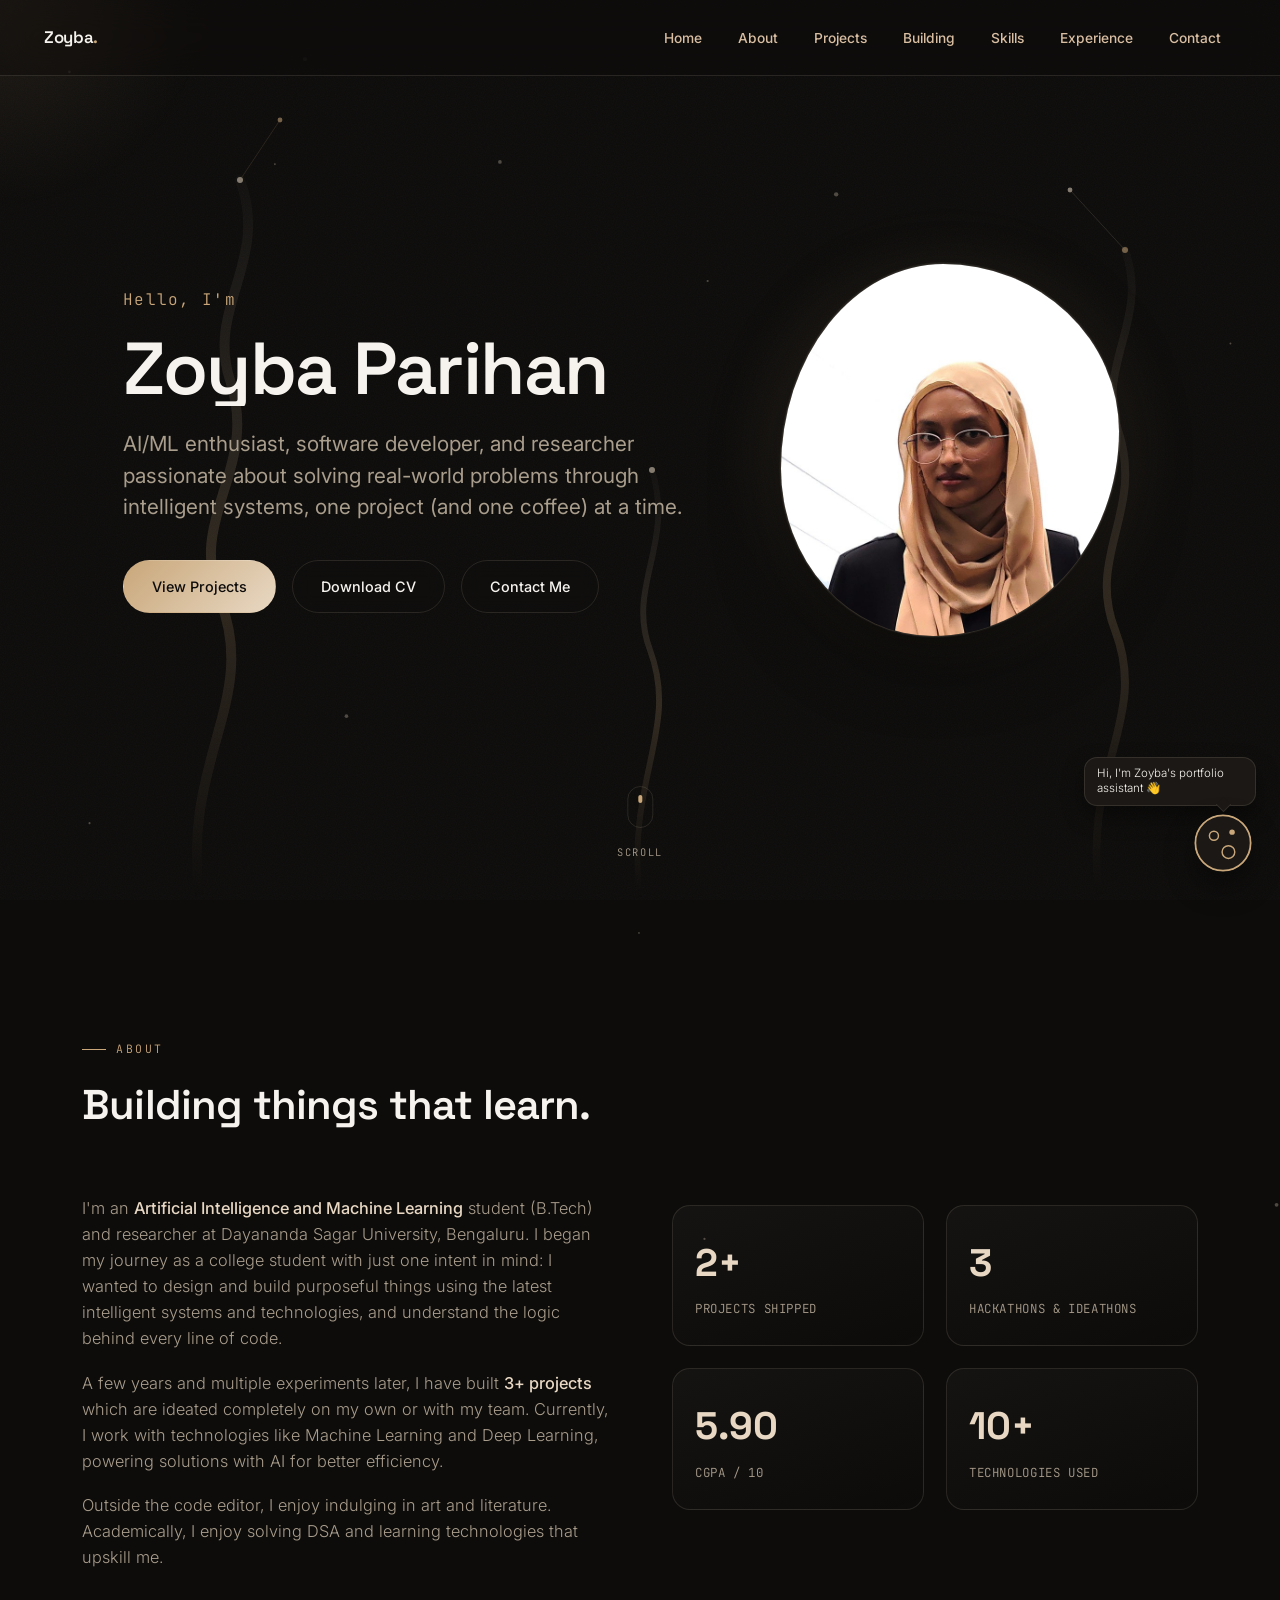
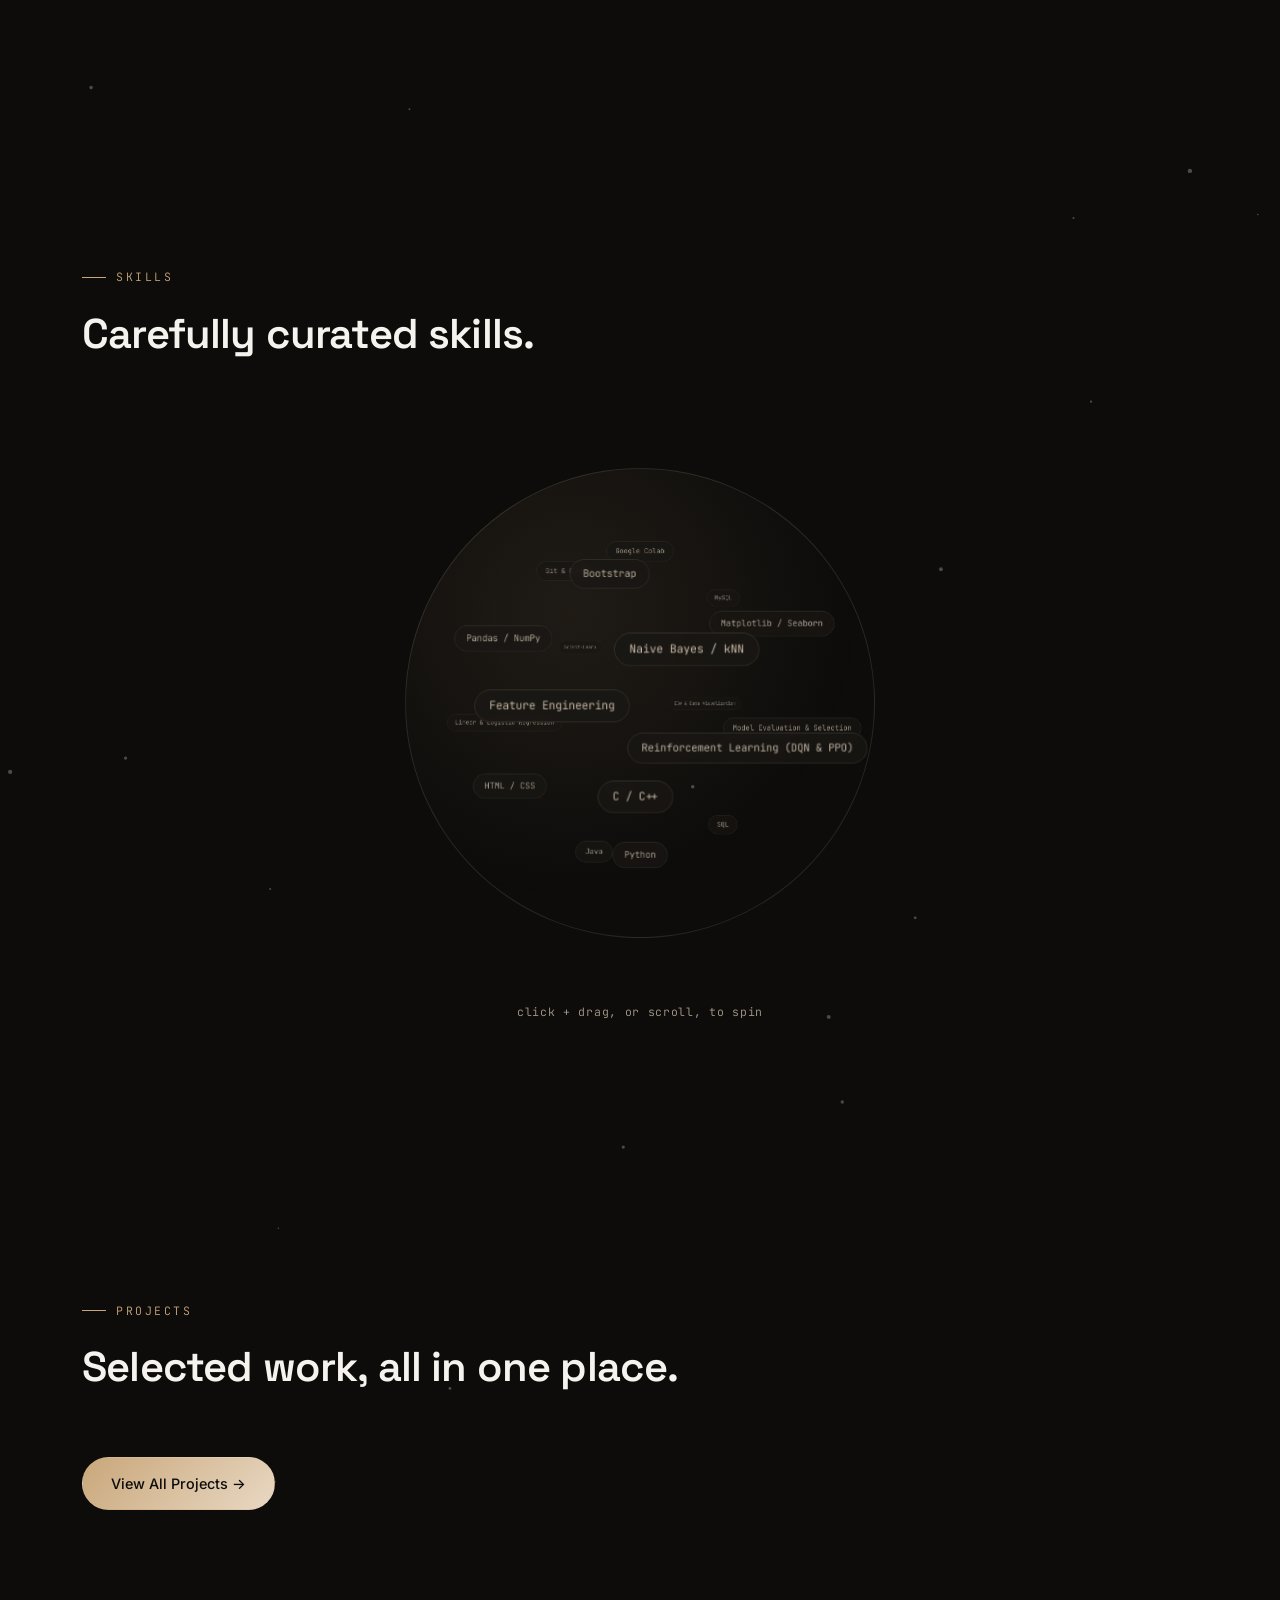
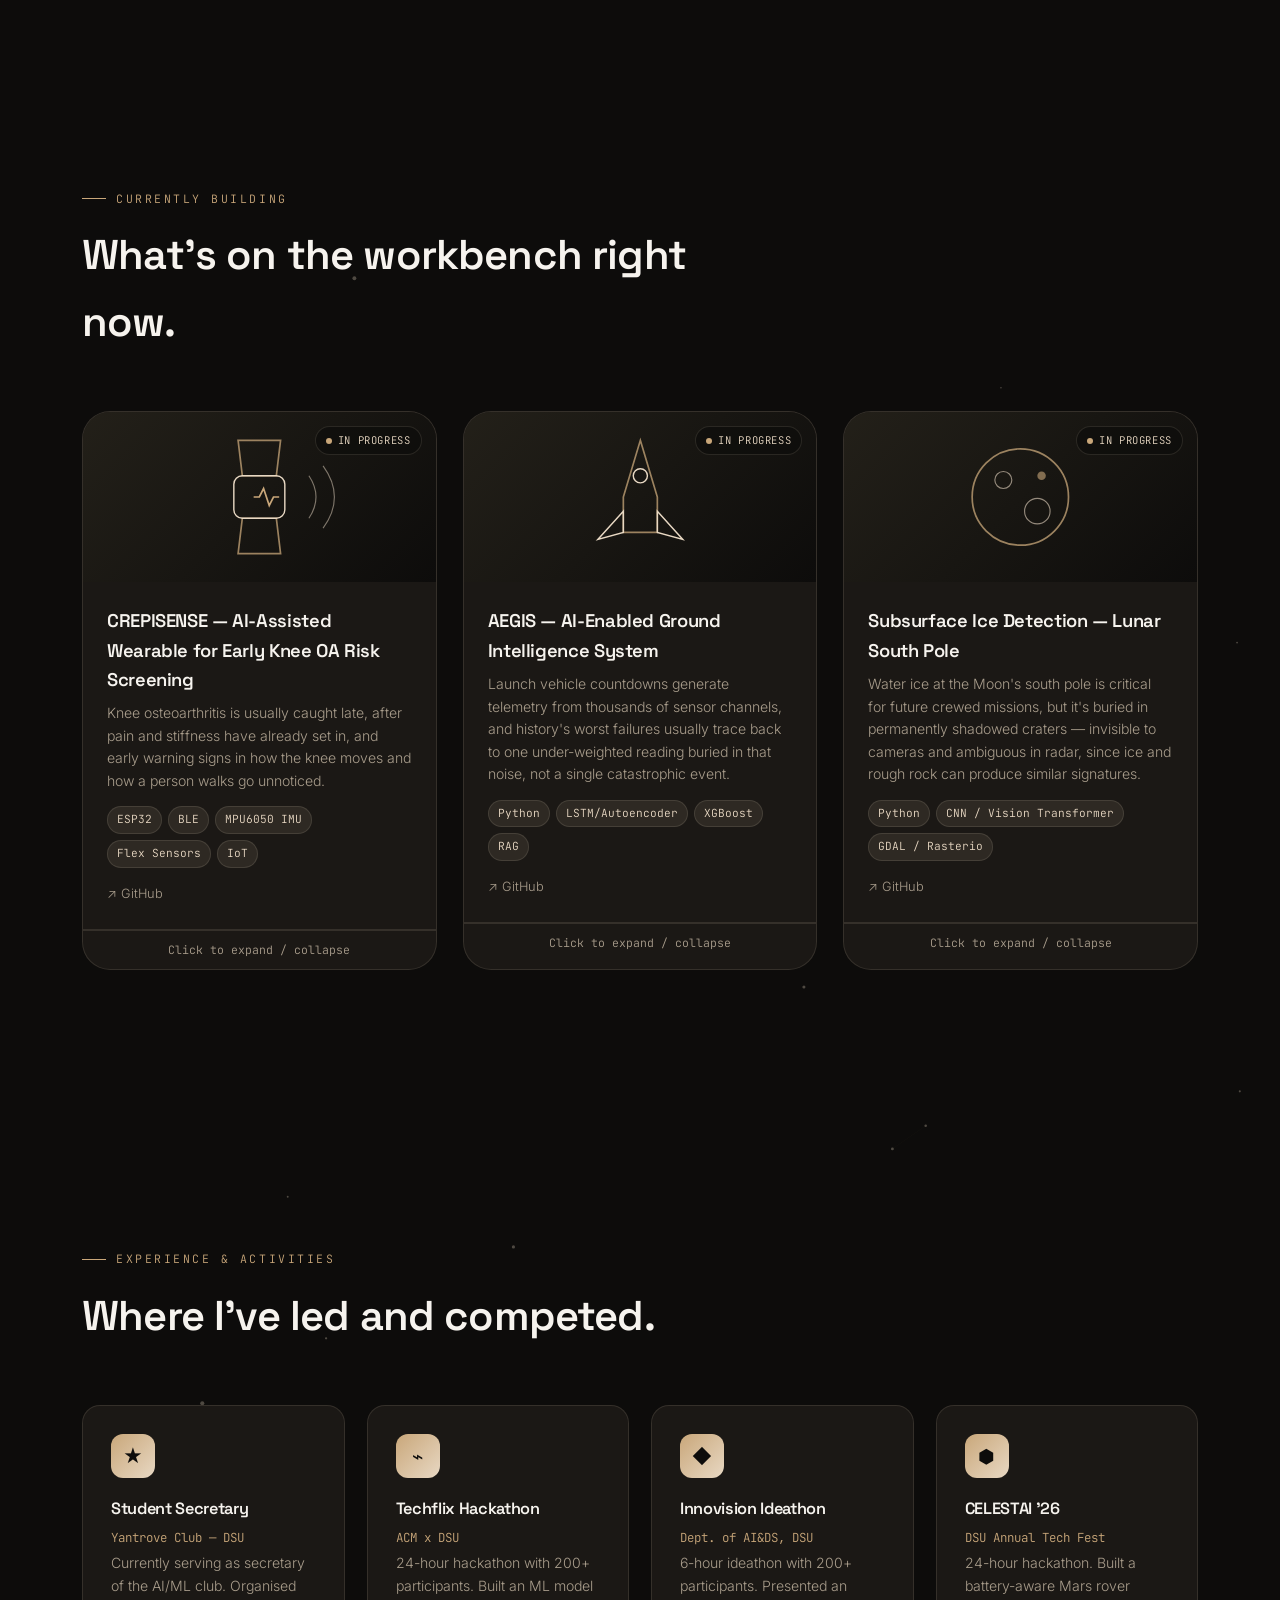
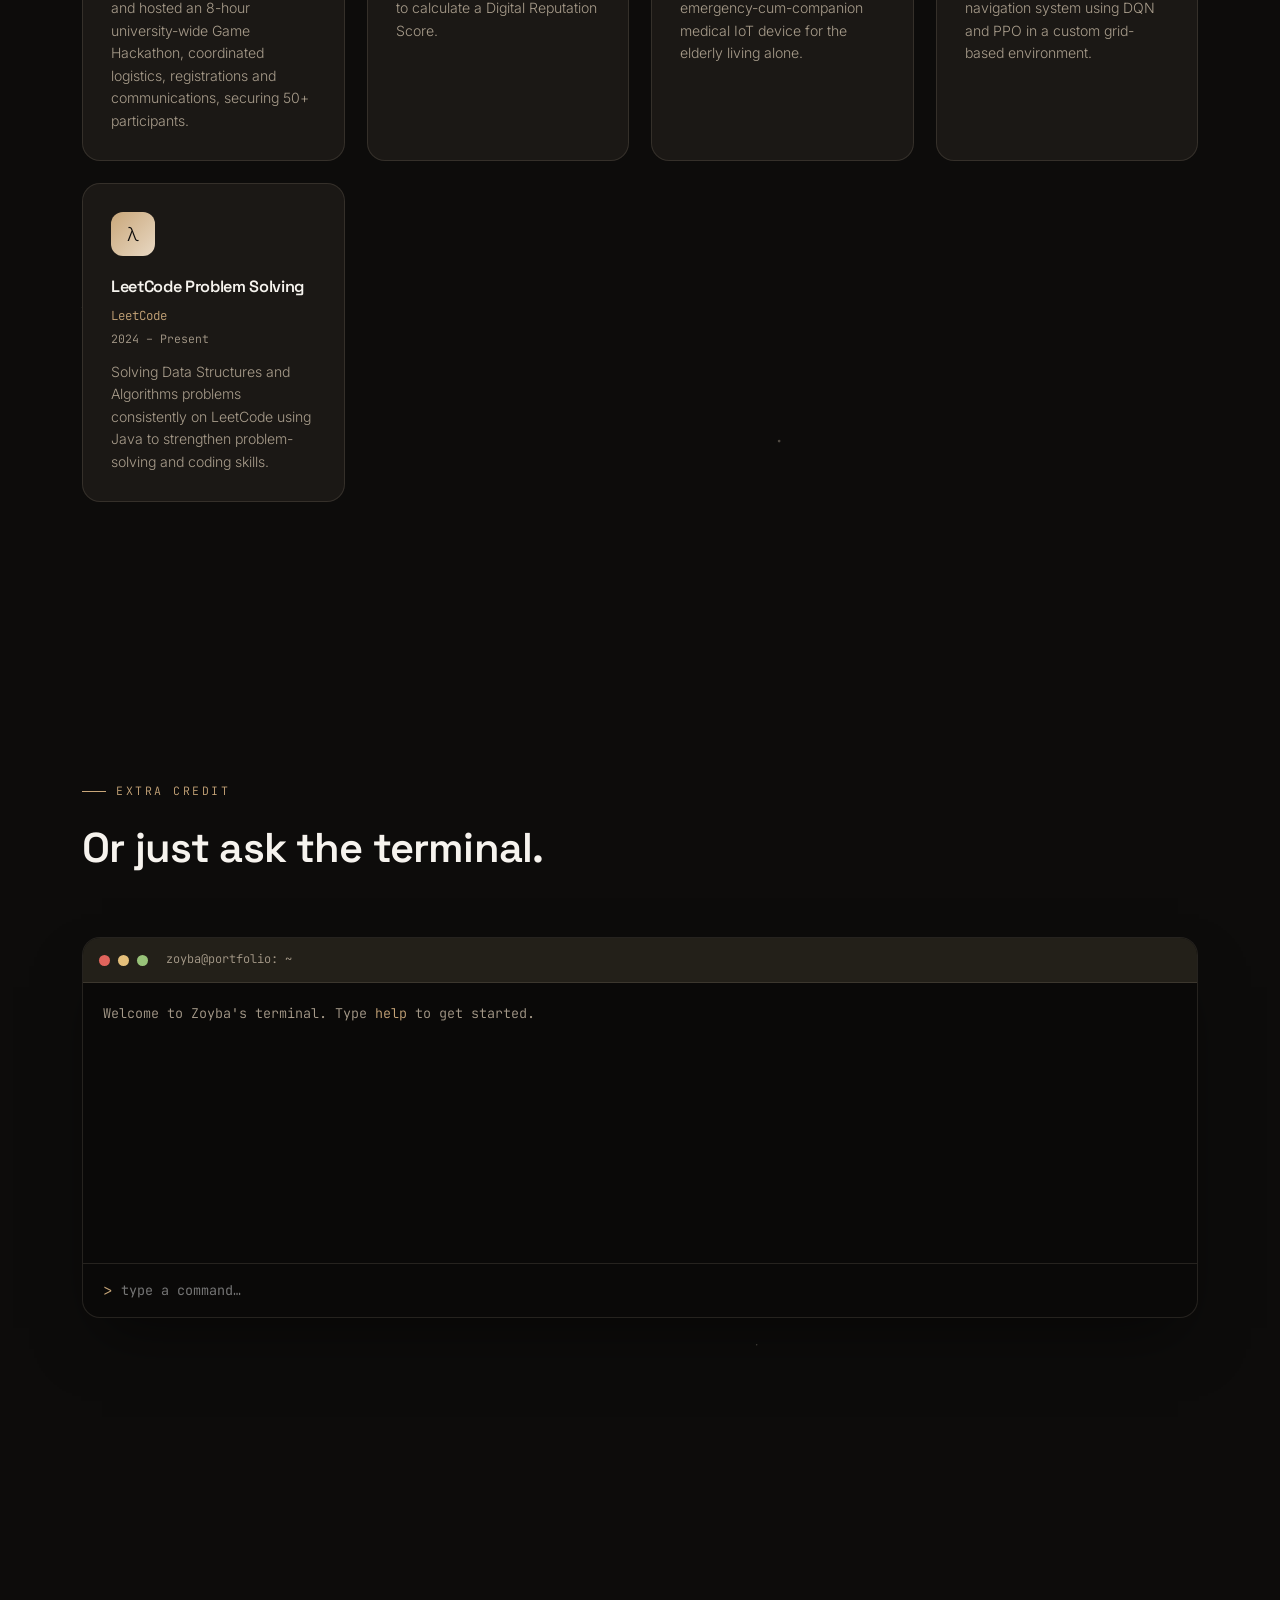
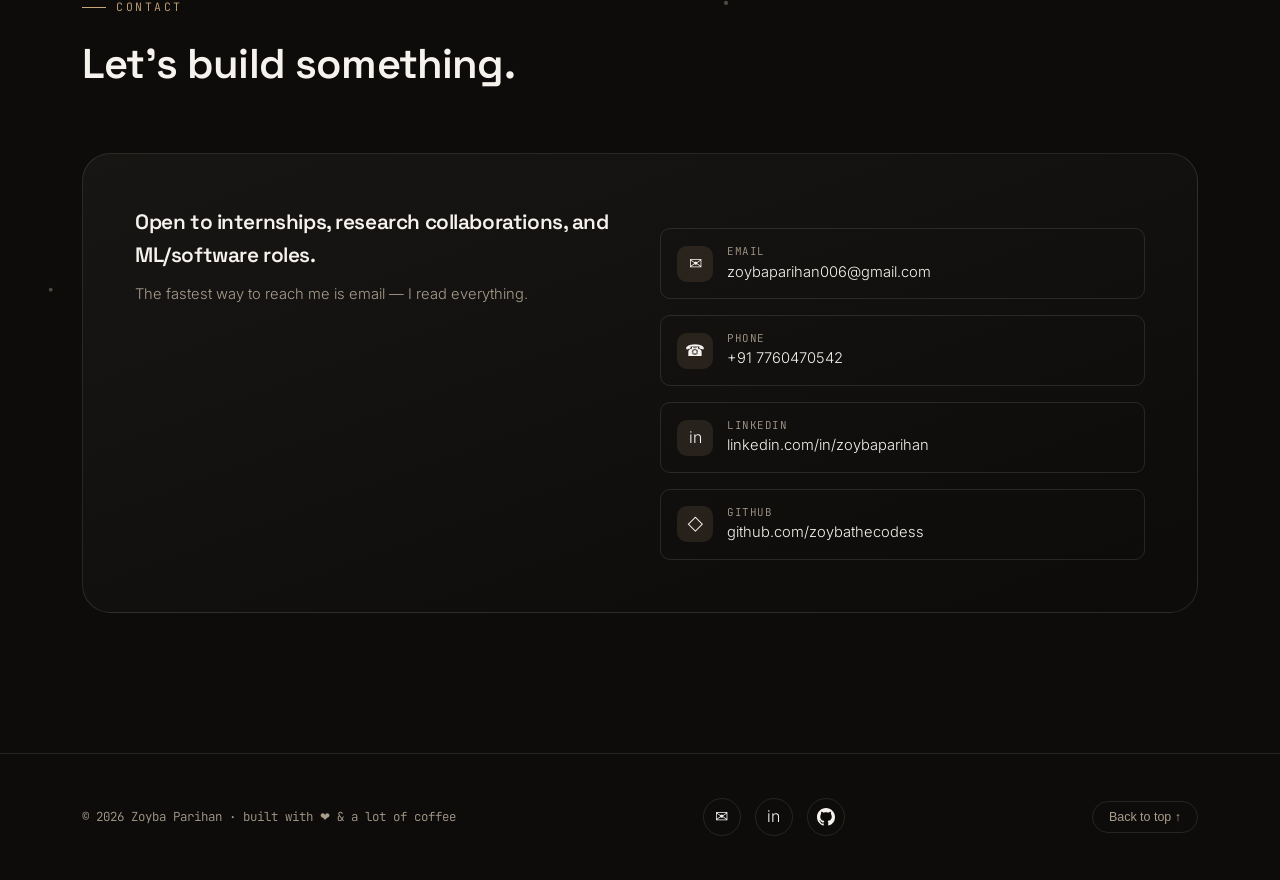
==== commit ddf19687: "initial commit" ====
--- a/index.html
+++ b/index.html
@@ -597,11 +597,7 @@
       <div class="hero-role reveal">AI/ML enthusiast, software developer, and researcher passionate about solving real-world problems through intelligent systems, one project (and one coffee) at a time.</div>
       <div class="hero-btns reveal">
         <a href="#" class="projects-trigger btn btn-primary magnetic">View Projects</a>
-<<<<<<< HEAD
         <a href="#" id="download-resume-btn" class="btn btn-outline magnetic">Download CV</a>
-=======
-        <a href="#" id="download-resume-btn" class="btn btn-outline magnetic">Download Resume</a>
->>>>>>> 676672b95e8d85c6265668c9b58e44bc003dc25d
         <a href="#contact" class="btn btn-outline magnetic">Contact Me</a>
       </div>
     </div>
@@ -817,13 +813,8 @@
 
 <script>
 /* ===================== RESUME DATA (embedded for offline download) ===================== */
-<<<<<<< HEAD
 const RESUME_BASE64 = "JVBERi0xLjUKJb/[base64]/[base64]/3dM9OChKsauyyQsBztnn1wfsRbawF98d2M88X98eHL3xvYXrW1EcOYvbu4XrhFboeIvIi3FscZsuPhr/rZeeYzyuxdL0osC4xn+iyTdi6RjV8pfbH47eeO5iZa1CN8RDTMePLcfHp+XGPh3yr5UD2z3PiKLQ9iM78F3eGk+2foQlvvHrnkM/qs2/10s3RlK2ioDKtsN/Z6XICyupS9x1cHZ78NuBA/zZC2eBhERuvIhcx3KAw6Q8+PiLvUhh8oeFbXmrePGglpYLxw0sB4i2F8Xi5uAdCWdGmxtFlhP6cJhvBbZHbD1PapFX90isTPMKqTvKqyMkP9Lkg/SAg6dEu7FnuYEL99igi+hFoj3HcoGU54n2ncgCiX8p0VnebZDofq1IHujtNjKplyb8SWW7NB2jfUq373pWrOTz53Q7KysMR7r3W2YM66xVAKIA+rxwEa5CK7ZD4uG6WbquUd/Jts3rShRom5Fx05elaJZhaDwqAvWBM0LVUa7lu+5LNAa+/YQ+kq+7cGxrZa8cTVcUW7EbEF2vrdtl7BkyQTFuyORP6nLbd7JZKuu+SXJZJZKmRJXSy1mV5ZWUTV5lNNB2fSorlH/HA1tQANhTkosi/31Yl1f0PD5/dXlxSFc8oBrpfH1YU+sNd3VfpaIDqdHiXNkg8Gc6nhX4K+Jj29RZI8pyuGeg9FR0gjnpmj7p+gZNAmdeMSVFVjdAQdlaS9P3ATEakXR5opQE8w8omrq5p0NE0tQtH3D92G3q6lD/UZKsGxIlj4L07vPOLKRo9EKkbA8Hn5ZBiDhV9y3ddHkxI/P0ggkYyD18qi7P+ClHA+Mplu95fXu4IxVZoqrWykdkmsqUVraPbSdZECCw+7wo9JRWnNhui8dBzB1bTqXktYetpAbj2XYssa6mwwBJ0tas+UhQ3tIMAuNXmXTKXZ9QC8IJgPMeQAhMgS4HauuiR8PQh2+aus/YkuRntr8mL9EuY6MbjGg42Te2JIHmrm5KwWYOMgYPfWxzkMPUK/Vz19eBYze0fNsljs/SPhHLEBwBr3vRre0IfPir3Xo//Mzc3AfoWQQrQLiI9XAqlp4LMAM/wB14FHAag4pFJtBywHI/VPknnJZNm3e0eBUqVcC617LKQP5Nf0iLfwR7Bse6X4YgrQGfJxR8NJ3AiWzj5LvrJew//pYku7Ls+MixaUfoTBB9x25e3y4BIOUycIwEVRrEZIHwnBh8EDE+4TpJ06/[base64]/y9Fty3qrsjXmjQp1gp66gHyOQpcTKLAd3nH6Axv3/frP+fmeG6zwMd5hXx1siBblcQWcwdWirNsqbBa3Y6esC+bckLNMO5DRKd93riPCT+VcktvswmUlGM0kD5C7PyEQuOU4bJWwkhlMTkDY7IOFlMWGXd52dlnkGwjurp53I3lOyv1hIp/PSYcCuyZsjeIQFJg6KcBhQ1LhRgED/Cu2RjpZSLIIIt+PNHbWQQwqg8rIISpZXu4ey/zCuJMInVAmsl3QsINz+fzhcgzrHpUITJvX7AYTjq/F02qTF8A4y/Y+NnNtefy3a8vzjSP1x9CgMuj88sPg2VXbc1p4Sjxk7oYuFYD76UozFsgXgu0ykGFMw7PSuSL3GRIP+ACSj/4nDeF/LxPjkRG+1VAOYnPnIpTsvESPvq+bTlx+H/CRx9KnDBmy6jXfduR374FqUBQRfJo4FQZaUcipqGcnwrg6oxj9EWNun7Q4AaZEKIDT1L0gonXEMXp7aSu0pzypz0BfCcef0GuO68bZonoW07GqpOfBiNpr2RnBrZWNh4o2iGPfW+eXF0B507sxcaVqqM/0QwEyXCmt6M3YPCBtcLCEQiHEnK1WgH1UP8GXEICbkY7e2ausLLcyIMtEE7ZSk4h50SKi5pJR/G5mAXQswY1AS6wmhQWjCpyV5xJ01S3EbyoBafBjkBLi0SS9IBvkiZzPvqONArzZa0PBGchveEu9KSU3gslmQdaUqDOGS9gbq2uoimID7LRqTMS8kjIspFQ6exzMpES/00rzUQbCmm2a4Ry5iEPTwcsuGvqkt4SKHl0xVZi5Gc9j7VexbVAJR9oABJwVcwLBtVCcH2CkcN6SeWm1l+kSvqvU7kd6lq4zwsuXjnKpFC5bExBIkblNxzUWEWwZFARjLKKppWLwmqFV2ZV5y1v3+ZsVAVHWc/[base64]/Pg6sEf+kPVklOggK4gPLs0e0YAXWNyOPKJxz9UDfZVqyASjnO0azZEHCtUfY2+bgoXqcmBSAV6t7W0AaG4GHLOCI11I7zEp0GCrrYbOx3aQ9h6pbzTLnRxrkIs/QRAQ9nLWNIBqZya8PQ7nGyw6vcsznMDy5h40YiaCzFwM6C2BNjjuOuTppHNA9oRO82xzYNZcdiOwFBeenrVi27oUTUsR+L2K2Fx1U5y+UnX6pzwTY7i/0bEE5u9qjt5nAOjZI7+DuYaqDn782lDOTThIM95d6UT++i0GCd8JjONtkxf/[base64]/KUXaeclrg6uWlKUfB8C0SzbzX0WSJB67zf0xCegGm9hmwx0YpsZKY7ndOGudQooCTWdrygvmPwO/KOAhrC3ikUYu2OGDm4O7Zt9jBNszObWPdpJrt/LoI6kRFH39ALwjOYAnfXnIj5wCXOZAnYxrikorbS6Pcw1vZJIlUbH/5gBq7SU9fRkoVRP7bCnTu82Ip5iOoR1TqGeECDo9TgT8+yxvNlyZnNvjxbK6KBNBhbTY3OHJN6+FJB6gTbDiId3oZ9DtS2q0N9hvrYxcng0IhBj/aNr45XXsRfVE/en12f35xd3ZxRuPmDHsfnJl533LZ5S/4Lg//BkhTgT6wL7kdxxIKiXzQFB6wfK8mzb/Hz7DGHw7y954iXNFLOmlXPh7Px68ZzjQfddhr7HN6kz6HaDCb3XbCx8KTboftLjuvbDiZCVKyrlOSLg2JkR399UGTQTGUJ2NA1YzzQOSXoSIz6QehQJw368dTXl66mQgIggm/gZEzzL1l18HpPqkOQgVNr0UBoguJwiR9Z1TA64Fu85Zh9EA2TNIsRd6rZXWeYFEHjNSUX/[base64]/mTb58YLQAuuwEulaam7YyXv4Ke3R78DzArG/[base64]/7/Wt+3Zq1nnmvva+/7vu772g8ro44+UA6CtIYqIxFuQH5ePgmAgqa8Cb8AgI9PkJePTwCPldUA7uYI/TuOx2oERbnCkQiJ/2IooKBgt5uYItjthqiJRADU3B0B/IIAfhEJflEJPj6AAB+f+N9EJEoCoAj2gEMAmrwANSQC6orHqoB09kbB7WBuN+v8/QrgsOEE8IuLi/L8LgfIOUFRcBswAqAJdoNBnW5WtAE7AvSRNnCom/e/WnBIwdzcnCVAIE9PT16wkysvEmUnzckD8IS7wQB6UFcoygMKAfySDNACO0H/SOPFYwUYwOCufyX0kbZunmAUFHATcITbQBGuNyXuCAgUBbhZHaCvqgHQdoYi/iJr/EXgAfw5HAA/L/9/2v2p/tUIjvhdDLaxQTo5gxHecIQdwBbuCAVoK2vwunm58QDACMgvItjRFXlTD/YAwx3B1jeE31sHA5TldAHgG4V/9LnaoODObq68rnDHXxpBv9rcHLMSAqKAdHKCItxc8X7tTxGOgtrcnLs36M/lOiCQngjfv5EtHAGx/SUD4u4MMkTAXdyhqop/ODchvH9idlA3gDAfH5+oiDgA6gKAetnAQL8WMPB2hv5O8v8K32jw93VGOgNsb2RA/eG20Js/PF9XsAcU4IZyh/r7/nfi3wiPnx8Agdu4AayhdnAE3j/db8JQ27/wzf2j4F4AM74b+/ED+H79/vNmceMwCBLh6P0P/fcVg9QfKSsb6nP/kfyfpLw80gvgCxQWBAAFhPkB/PyC4gBRYT6A/7/76IDhf/bB90+tKsIWCRD/a7s35/T3lj3+eIDjz4BwAv7dSwt541wogOMfo5vzCfPZ3Dz4/5/t/rvk/8/lv7r8X43+vztSdnd0/J3n+Ivw/8mDneCO3n8YN851d7uZAk3kzSwg/pdqDP1rdOWRjpD/zam6gW9mQQ5h5/ifY4S7KsO9oBAduJsN7C+7/BU3/DVojnAEVAfpCv/1aQEA+fn4/id3M102DjefD9cbT/5OQW+G599LKiFskJBfUyYgLAIAo1Bgbzy+GysJCAsDfPlvxhEC9frtYgCIF4F0uykB3IjzB9giUXi/blSMDwDS+RX6jcRvkOk/SBQAAv+DxAAg6/8gfj4hAAj2X1AYAIL/A/lvGiH+C/IDQMj/gje1qH+gwE3W+zf8lzQbdxTqZsB/m+9G99/499cECvWC2uDNTiFtJEPt34c2/aiQu+8JXB96OM66bpzCCfSdRTW7/yTCSeIszwheQp3IJfV+IJlfU+I4lp1juPTdqa/CiWhI1G0897uwStAbXW/Emxmh7Bp+uyNX2Ul/lw5oILvhd+niZxTkcLses1WNNcvFXYxIJ4fsh+dHFa/KzqJPA+FT67ob5SLq+BdFY8BnhjHmQfkTrNnWryapmbDdgPS4XKT7XsQTxyfjpJnD1wxqCdx4/l+fCeb6mi4LxJ5N+iyUGAi4ttGw0JhS098+Jh0YZfOV30pWo5r2LciLUwuPzrOlt5yqlW4mBrsIvWNsnZUq6h9e6af+YhWkUES8NhoeZ6O7yirf+8VRP7OFmjSrUjR/7JLf6g2eq27L5iWlT3TpRAYqRKbLwW1XRyAiteO544PQYw4Z7JatiK3kaZEZmpyuTnH0GHvV8+sA2YQZAetsN7N2X7AX4W7LLdEf3/2Hh1UQuK/Njgwe70objGDQ9TKD+/hhjJmS2E92Xxv3dJWRXjtIY94vfDZ6S91+4N2SWqsP0XWH1usdmxCZOUupjTNZglvL0y4G6+6hM5AiM+hobJq9hFo74k6/+nkUs4B+ToXZi53OV/LWpDIDJZqYwcjQ96LlBWDw2+TIHHbaugi7o/xTHXqJoarRwrGn+F8g5fKQ536jqkUj38IeWXo+1SQuKx6GMisq7vG/[base64]/alr6xiw2tom8D4DC4Z8DLkGPz0QLNlEn6w9yvWkCvFZ15W4NdmL08hANLUyyPtilMLGq6GI8o0H9csiWo60YFIpU6kokZk0YfVPE2mVmOPcPhf3VJqz+TA52wJQj0sSoySmy8l7bXIwKeUJC7NFVY0mgy6xptazjK/r0/UsCKszxD9imZqm0zv52VAhQyPexQf1BquaO4VrYYSjEakvttd3CU6yaPjMaS5tNQjSUXdmpu4kNQVpf7xG484tDO7Gppe2EWPelsQM5ehjn9tgCHrZbvsuhPAClGtj/DJEMaX7kqZADDOk76deF4c5cUFowxBZzp2Ps2OtaRcszvtkiYwjTPTzh+KVMXqAh6KmB/6FGfPxFtw7PtAwaiMcs9S+u7TYTtXAFq6ltbZloTxyltkXRoqmwPLk9rLUCeM59WTn6nKCbzl1NdloA/fT3P0p7Z1KfoqEEsazIDo0OJ1NVOhtyCZWzJf5sdZOHJ6HDdz9RUbKVDYbgp2CFf003WIOnfiwr1ZYu9iOjRSbcgjc+CVw2np1cO2JVls34USrxH52vlkqy2AmRGIEbkMxlWp/qXCuKfD5yYAwqkwj7lDiDfXnyrc9P5dLWwbRy1c2WaTTmk/[base64]/mHXkqpsYuC/xmK4aKE3n3Ct6klSn0XBe1T1j+rpbAV3Z7Xh8dlwSRdoISeV/OygBCvoJsGPkIe/Ga573f5ZNpDvEvY8jLmjkC2hJ0n3mOLWjUlZds0ooisEoyXAL09uFe2Wj+DvhmFpVUoDcDhb23Q2PU3sQamRyLiPElF6HhFOownaKW9vZxOqpGxognGwWp2fKIgXLUlj0TGlm+H4upCNH9sITZt0a8OhMEK7kHxpcbUac6/TV5zRJj+IHC/34xW0zpSwhX7Kwj84+eiDjsy9EwLuNQQVgK1WsjepEJ1hiEdT2gL2pLnDTzCW9Nh+X99WUAp87nWHOKf3XZrai9U88cqN3PYFM3EKVLIu50mP1b1MeMpdBZdW5jG81KUWWu92x6gWqNb/oxremH3oT8ebQFBK3XwiLSI5/Hx33UdpLa7cwZ9F5Lc71dt6rehWNwFntXJj0YeY48tnR+E5WwSvaNow5Ncl9NW5zJ7whBjo1mnMR6r4PDjRksVNOQeJM2FoEgCeKY+1mzfuALZiIp68csY3Uw8UyD//0AWIdDIXcJdwxrig/V7npl19t1bu4j0r5GYNKn+Un6iPO3nauoZmfBVjd4wq3oH9dbQ7fZ6Q4UxuEZ/S59Kc4qQHUKwG2zVlPvbn0zzCJ/E8i4SpGIp7gWkyqFRan9+EeUiQ+prr3LTUmN/m0tvVc0k4YP3GJ9rpraDcNPbQOGER/u7BaULt7qRCsKiMl/D0XC9+AwMc1v2rX313jSbLmTGBRC5Poa/WWcfzb3043Gw8+hy+IeWsDon0PDuLf+mV5POF88IFXMZyOTjB7diNJnSWJhvzN1t3UJgCPYMD7tOSxBdeOV4pUjcvjeteRibkfDAhrAgds3uEUC3xNCGENuvBWNNesuqcv/mhmX/dZ0+QrlO2RSr7lhbmwcEQS89qsB4VZ2OPhKk6KTUr1z/q5lnRVaER9aqkmrck5jxjbG1EwYReE5erlQhK+pRvImDRoxnu4NaD1I3U+7mGJUJ2uui/n7MNBjDBjxSaIdCOSFro9Z5ruPJtECw8FQolldZ5rXFvH+ZWcMDtjMYm0qj8j0mDQMelf8rEmyss0DbcZO/W/DtrlZKXSmFG31RYgXigLWl0GcGhNVBnGlwOroNfNqIDMmAN3Ar3ieu8YAwdHSukG9uX3j3bHCRbFR4OBLzjPWs/d3+G1uXOTO1ZBjj8LVX+p8ym00XCNSKT8YaCGbSaBVeIxRHsRthEjYxyp9SNak4KrgbBCCwu+903D9tBWeQKUL4P/BmPgBZJkaMAKPMiYNU+4Kr/[base64]/OMT16NVxONEGcBagrFhiSJykwHBRlV3vHUbPXSN+dPnpQasOvo7oQv3LK65ilO4Fp36vMap9ZoFOFx/+t0cdaoLfsnXHgoia3k3ptaH1Xty0P0zxIEP3mY7nk+UmyaA5ItL30YT8SuKnHGhi1sYxIplOTr6GTRWxgXovI8X35AGsj11MWr8g0mCLwjefIYUvZZ1kKiw+Q6D+CtdKeXh/HaV7bt23iFGQSzNz/yhqvfIvKKPR67qnKao9HbTC2zBN9ieUdCTWos17XQE0v8Y+AVfH0YoyYrP4FqcenZoielzWlR92Lt2J3cMnHl1tWpkLEtll+tjIzQXFHHpJOOtDj03+3XbQNzU6Oi8nsxy8jLQyuItDxvK9ULZ5/PMyi1Rg6J5VzWXD9lMneBKvRxPX2pSaKdmZbqbzq66tJjQumLcavXLbU3OmMmIZykQnDfbcIeGQESdvWvESTv4sw32+9BjMeRj18usbcQ3Z+id+b1OueSxVtnVMHSlxSaa2cZwY80jk1LzR/Yr2yNslygnrYwjkoEw/Koz0Vj5VKR5LJG5Js78yKlvFmCReuUcvXrOmpAlIrc8XBTNRGjGRrbPRe9/jtNvJ3SlxSHJIeJod/jQECTPmbwp+VNy08MtsrS/usDL7doO8hO/YG/qXGc3PMm/kSknZ960P/XjgJq2vfEjrd/Db0LPLHuAVH7N4cnsT6AVig4a3MKNn8vG9Y1vqaSubUa1zZ9xJd2Y4lPztdwRtiW7MtKg1jRlG2jUdq95qy51t2cgdUMaWe1H+LBcp8O7aQBB7uUGKr+OuzPAD7EZyuIAmmaxzc2fc800kuy196B2Eob6eELjp3VAk8IK9P/OivyrVYRSWvMCztLZOmbdWLidUk9JL0QmI16Z210maWkUUof82Y0f6ZNU8IU4Q6UpkPYh0Ppm34SnM9kLloK6RiOVDi8JzDd7NjUGIeDze1+mrRAghVq52xpk3qtwmalKF4l3kxAOs9deUmHcoJiPrZZVXtmv66S/891asteh6wW4E3HPPd99EB1FU9a9WBsiDNhR1JbmbuYjRbjqb/zKeCHsFMRYce2JNn5pkod4j00nfJU3i93H2rlm+RFHhIZavRVBuHY630iegfDIgnOT89pikmOQXSkj6lPv/MwrxLKHI26nu1h3tRvLlaVmOu7HFs+NWYHr810PEbHqsXlpld1QTJbpi9CDqXVAF/gmKe6flzSwdHhfd73sQN86x0VwycI6yIGuNJ5QxtEAa5Jkmqd2lAL/nEJvrQ1KV5t3COAa6aExbEkpep0G+QzuUVUtRpcV60mcx5xADPxMR0EzJNTzbCmLBwWo8MMhrHSJjTPk8MCiw7buK0w4Bf1eMdsAJvqRl2ZZnZVhiYiE6AeGnDbCIoo4NwDe885TmFie6JaeYIDW/T3fXZEpdYG6hcsb9yQnkcp+scxTITSj/PwrUO9DpoXLM6bczr1+io+5iJ710cXpQYUnE0LEw8qicL8rXd0VX47l8M6WvD7Zk+Qc+soSq/MJbfFmq8zByNP26MsdV5g6zdDWzVHOe2ZOdJIfomYgX6ZOwLmxns3esFRY6mbQ/Yb1bq+49d7apF+OCPuoZHTdZ8jlqZsqe6W7BYifZJ1/B1kTPH0BuDsXBGS/ho6atpLHjT2Vu+/vii+zl9NWZ8F90DzjGDEfSIuultOYqfOnxYccHYajqUaA5ptPgqW0fuokf7quU1E24IVgtnc4SJ8Ob9h7DbWmPBYC2SmfeFrM/4sVanPLD55+08ZDYDhUQqRYMenSRQ7jBeHVZrHV222+esagvRFzSTz7ZYL1yvv61/humWrXzgfbBRuX78nW3P99BT14zbNErteY5LHR53/Yos/[base64]/sHOw+V4zqkuhiyiEfNmMK8+Mgx7q1d4qcem/r6Bj/rOFpk4A2lJtgV6+9mrzG9W9U+aAVmtYMQohsD4q3XttSNJ4p3DLN8wg8wT3Ki+7Reheec8KgCRqDf4Hc3bzlK11xslq7YrL0Jb8PiBjnKZ42iyW/[base64]/JJpCd+3ZKPVxPwy1od25R9Z4p4KE4yNnLF8cjYeaRDHHfo3pi6uMhWPKGMpCZXiK74xkMkQjPnd2BIs/XeTKC70PdH3cD6hu+RVSVd1I25HV81mbVxHKfMK5WshcVnsFWpM/LyuX3hLMmNJ7HdP56cOBRNwo51HEWkaXqum0hl4Pv1Erb+yK7bX/SkFmBu7JPw6x9pElnMnhZ6dFaRO+GA+o5WDcVQis11Opr4nuZRGlluzfPBLM2rKDhopYfkcZhsbcoyik6DqraN/SeDYL/Ek1w5UYU4tAm31UZKix6zymc5o49uFlGKixDClirGu1N8gatcQe5LWJ98jqw/U1UEp1Tc3ylGPR7dzXuvFVWRWcN6OEpjh4tx0ENraMIGG3wqEj+j3bJ5+HN5wnhI4J3lHPWPeEwiH5Xy3QsAXCtrbKj48tLbttlK/5ppVvqc1+7JCa28iMom3mXPjnzSg4seiMm3+Gry49h6EyV/jHcZu2FhG1Bj0karrUxHR91CMpFLbDiyIDToubJUZTyt4ETqhentq4VVLVbKRV1sS88h6oWQ6A7fdDal0hiJHIeHAOLIL/e/p9HJF7yrVfXLTcLLRE/OpZfbqhfCHbxyAXHffNqdqusA+OOCP2cr0U67Dnh6b4C5AbVrqMZH73Zck+ci5y5M89dLinjvWFy1W1DlSDHWUMA4BwAdfum2Zo8oihznwwU/BfWZLUX4dBF1ggDY+Xshjy/zG5N5tiCjEeaHrSLIZym75RMzbVv1tEofxDBUJs1IxsiIbKvyvWUDRU3MsghIojFxvkBIjdlFGtXkCs5VjtVAe/gsaAX6WMaqVf8swrXAO5rqlfhytaYSJ1k0Le2ECQlIf/KBMmXd7EWJaP0YysRaHZg+DuXQxpxH/WWa4Rt4JaZYMfXcXpWIheXpi33VgY6mksQQd+IwrjQ9qfalg9Uapj0J3ts76KHUH7hspefhs9UGd19gaNzXEq9UQT/kBg81g7NBP6fDGzmq8K7xWm/3jV+jxItgdcM9G/SrbxDNY6z46mip+X6vlFV3b7AW83ddGyqxEcQZS7KZVV7wh9KGK8/wSEOzdk3I5u6Obkvq1aJtVSTOSLWnxMICcz8Rm8WWZoNkOletSMLxxaql5ocx73MVSP2xBl2+CON71gfqi87LCTxpawjndsoHGmhjRW4/1z6IsYpI2XtvfhzrYnIcEyEsdZXc98wfv4mObgpOAlGUJCQJQkwIwiG5ZLXDWdL72EkrDBSSvGjMOEX1Scz+eWSwad6I5BtPa6/Dph3KEMaL0A/GIKekD32tXfdfKi038bvtUZIrUHlY4AlGa07uc1uKnM4Mn8Jed7YwVukHqC5rGNTlUQX/FPAOBsJwyXCKJsp5K+88tbAu80BJNq8IRx69W23wiYu/3/BF+3NGdb0TSdPIjmCmCwe3Nr0AfsFRTGjq9BHnTroF+XmkK2FytHDKHUxiTg1rx6A0TUszR4q6wMHnYR3gz5Qtdxiw33z0B218MqHC6fU8c1wDMclHlvlj4XO8qNH3cNtIOui0NJJzKtoCr7OW7VmU1wOBFlphPeRTezXxhMbiznYdFk4aWWyXJVW7GFnXY+qDmq/hWJK7Phm3VBJsV89oFqI9X9a7JNiRdAvtjZwQTL55GfFtpFsGmLNOtCW4tKLeoD/2DcjqJVUyNuNM/YS0litgZqoeFP4y0y5EJpm+Ax3N9oUksC8/RwzxuUn66MCWb7luIsyeoYti8vH3fTeR1D0hsGTa/Z3hwO8kw/ZIWVrbn0rc+R3N9wL7aM3UGtcqF5xxnLPi5/a3E18rSjvk01nIi3IJI0jEGl2ll3ux07p1SqZtPibH0ILXGD5BgTto1TsTaa9SUejzR7Npjx53NcsWt0zdFzuULNDb6ZjEiiH8Tr3vqYQfTHhcxA15Qt9KXIk9M1egfEF/erXSx1amBJ+p6M/GjNrJdd/sbEkY88jx63aek5m/9yTvubHU9CDWcnQ878Oy7fbu7ycDrhy07mzIJfdRtNXIYmYbfX6awpEIn/YsR4L/7hn9Vh2XpfmW3ihc0u/McNE9fyVgz24p/[base64]/HV+0sk0+Oe391/TqJk+oYDv/iXeM18DPMBzu+TE77XQshSb43CWnAuJcGQN8qlZWRFku/6rQgt+FaDfa1KF6WQ9aEnvLSWsfft0gGl2mCPWigSLzaekVWNPPljujFj5ZNkN9OQsJmJgEYEJFT8DUuqM+/Yr9dZ0vHdwUPpvuu5E5Tj1AaoL6FAWRIt2+qOnOweMqdKPwxA58AHmejSvX0u+NlY1jR6ziPKkd3FR5t3GCHKBejsOnugHd3/RxEYPGsgk5a0rDOOvHyUJ3CiE3iQWKL7K2eAwuju2H6duJyhz/[base64]//2ljCYKv9xadr2NPcncdriMXHHsPXFCTYe5+UJU2FYV+DUmWzN/FErvCGetIwIlwLQy7t4XIC5A+Yc8hFP3HdTyssG6b/GZN+eX3uroPVoNl4YK03Gc0o7y9/vX0nfu2OxKC1QSLdAohrxP5ZIzpVhEhWK0qEBRNgFWBmk8XxXlDep32s64v06wA/jMigWJlgxQirJ57qT8ej9lxS/Ti0Yp3y0xdJ7uGtXxMbKCwoC9UOPQFSlRrTf5oPMf4QjP1B8uHSXmpWOnceg/zXV6ba8Y4bQTW3RNDpWlhcdrpBHpqH3oaFSa3I5d1ra53wjqMXg4ZX1q/Kz2RC2u1dxavYSIL2700HM/aT9jaPLHiPGwbpZG9VfGx76v6Ucd5UBqZOEc5kKIMdFOHMZ6adc4tXoLiT4eOEExsOSSZFOeQwV7Nhl34t6iF1XlTXvSaFkAPDJxjPBS+XK2PcLUeyfG4Bn06zACWdlj90plnv4yCIjJI89x5MhF/MWnpddDXmhuK4AQ2GuiTplz4WXWnWJVJila5eiKrt7NZYZtC1awXtw/Ei3paz4pId7axzD+/OwOnF7QeSm5KvYGhOKsqV4gpWjNP5Qg58naYKvI1vz9gxKHI+evs+eFoT9dCqSdd8Ze1RZCWrC2CteNtBam3CVJA9aYclT7zPbtBJZOY8AN6m9GBYh3NzfJjlRc890Wg1PCbVVnS/7BjVaAPKoOHjeEzks7tbgfs7jHBZ05jkcnG0Qnl2c1UjK5Z9LvH2e1gMjNuBqu3Sc0Zx+5WCqsOChTBhpDanvHHPY1NZuw/BsJS7YzNd4IFt7ltPYKIMZFpW76QXc9RVhHlpV7ViaKO6aa5MBz1hB6yTVioTnh3aq25B/aW1J1j2EqfdqURaqtMgxZeNlPFsp/udEdLgEmOyQ5mJPJyI9AGCeKEKa2hi+UPUTki+AUvMyIiq9l0BxrqyCcZOo7UHPkvzOOvAtztJs0YE+ytmsaHEC10zLzI+Iaew95hDXA8syY/xM9NXtjyTRA4JiVOP64qi+wdFh/neHvwkK1L+sdPiqBHlDZgA+gZhvzdXfTTVMgV41ONAhrSJhGhP0aXr2nhvDXnhTuH+vMg9Hc9reooXtXFiBh2HCiR04/[base64]/SEaQXASnSUaqAdOkK0qQrAgIi6Isez7333P8f472RMZK9vm9+ba05994j3BxGpsLKTihHqAYKiREGiQBlAar6ptYgIAAIFBcBAsWIubnN4BgE9G87MbcF1BMNRyFl/wOh6gkFY7A2NTAGC9RHIQE6XggASBwAkpQFSckCgQAxIFDmbyDKUxagBvaGOwH0RQA6KCQUTcytivLw84Q7u2Cwdf6+BPBB+AEgGRkpod/hAGV3qCccAkYC9MEYF6g7tiIEjACYoiBwKMbvHyn47rhgMB6yoqI+Pj4iYHe0CMrTWYFfCOADx7gATKBoqKc31Anwa2SAAdgd+mc0EWJugJkLHP2XwxQFw/iAPaEArAEBh0CRaGyIF9IJ6gnAVgeYausBDD2gyL/Aen8BhAB/NgcAEgH9K92f6F+J4MjfwWAIBOXuAUb6wZHOABgcAQUYauiJYHwxQgAw0ukXEIxAo7DxYG8wHAF2xAJ+tw4GaCgbA8DYCf/Mh4Z4wj0waBE0HPFrRtFfabDbrI50UkW5u0ORGDTxr/7U4J5QCHbf/UT/HK4bEuWDDPh7BYMjnWC/xnDy8hA1R8Lve0G11f5gsCbif9ucoRiABFBGUlICBIDeB0B9IS6ivwqY+XlAfzt/m7EzBAV4oDwAMOwY0CA4DIr9IQ5Ag72hAIynFzQo4D8d/1wRg0AAJzgEA3CEOsORxP/OjjVDYX+tsefvCfcF2ACx9AMBgL8+/7qyxTLMCYVE+P0b/vuIRa3UdCw1VAX/jPwvp4oKyhcQICwmAxCWkQQCQCCQJEBKSgIQ9M88RmD4nz7+I1YbCUMBZP5qF7tPf7fs/YcDfH8Ewg/4Zy4DFJa5UADfv4l+DygBhGC/QP9nuv8O+f+x/FeW/5Xo/92RhhcC8dvP9xfg//GD3eEIvz8ILHO9MFgV6KOwWkD+N9QS+pd09aFOcC/3//ZqY8BYNSgjnbGMFgbdFgHe/ssOR2vAfaFORnAMxOUv1vxlN/+lNwQcCTVCoeG/7jDYKCDwv3xYkUHcsHcRNJaav11QrIb+WVcdCUE5/RKbmIQkAOzpCfYjxp41diUBCABhVekE9f1NZoCoCBKFwYYAsDMGAWAoT+JfBwsCSgJEHcGev6zE/8gM8fL0xMrsNwWwZf9e/9Y0FOoLhRAvzKIgchGuzyM6zuuUmX2EN0cJVla7YpKs+6MlMDxzTwJc9AizNafuqzg41TCMPDaar4icnA1kFvh0PuZ771Vu6HKGVgEGR71/XeVQuHDo2/ErZyibE4rJeVzqccw65edkY1ZyBxt8G95Uy9nLh1I94lvPPhZfdaG37srsAdwBpacUHBnMmHjl/K493EfWHFyrmGHrexQJVJ42mV5m2ubjV7iP4AlnKh1xjN/81m0Ssobfv3+dO9D/WPyoSLe3VrImkpqRxl+HI38kZZCRNjlX5wUah0dF4lS1Ij2Jk7HEPZJnGc9Bavn7dNFAe/KguFeTs4Fq6E3DB2+avRpQErPy+T3LRyz2Gzlm30RJGVpSYlyE6h5zqXDXOuGcDmd+rhVHFPTi07EBCBq6ln7qT6PKys+s9XAXm+MIH4SL232cYDh3iM9OBonZpssjpAc/PFWRNEKweYzALBcv76QDqJm4qY208Qw4XFe9Rm4JiXx92g+vsmJPRZ5st7zuGO6JOkRxfWKlnQpNsurM3uvbTX6hLXH6ltJCQF0SU687h+q250/MT5wONinIxzdq79KUu6skMz/BmWghTl5oRjlnpreFk2lww1r2oXLINAUZtdunCtZni9WSb57Ih7XIp0uHAB8sTRxeUzPeT6SoX79p3PPtul2So+ehqBiRnW5B110XhzIDXh3M7SR4817S5baK9VToodTscoHKD/Nge+ryB/cKYPHfE75unTR9LrBSboi+i4hJ654KXrd/+oa18+5AAkvmy4n93k7e9C1fraaLU/xDasdhTdlBzogSRFVzokSb6vsB2hhzmwGwXsdJC5FnzxtY88k3EpDNmdztjVAPu+0mg88e3yvvq6gBqMh55x/KiK/X6IfwyATgk0RbBKuRfpWmIgVPNIWJzSJFcFxgzcQbCEXdRbqiPRuuRy2xlA0Xmh6Hp70s76nb6llEdQb9IWd4JWEa0t+9jcTffRC1MpR87aeM6q7/[base64]/mhb6R65QfEWXhahW2k4NJXAoX0z7vn08+9bDF9NKH/YY6Yt5bK633zJHPRS4rtViRF4U0Y9fdP8SW5A4PrXr8ZBYPFNjXIEXnrXsbQvfjUzYfEUJkXLUrm8p2ZNroFj0WJ54gepatswTbgFquHxkndb/n6KYk9DGrtcWm69/Mg7BaGIgfWyqq57nFXfmtOz6SdNDq57m6imz5fg5xqruRAzkk0r2QvlD9KN5JJ3ulHRxTvCEFvK2udGdriVDVk+C9nUpU7aQ1r+bnyQM/Fw3+9JbLFDofumw+ZG2g2wAN2xilE000OST6PWtR2FB6L73q8Sx20KW7/Ps7XocRsWKu1laYVHplLdWTbiTdB5OrIU7J08IzTA1cjpYl6mr3jSsKe4muohMBsh5U02Ry+/ZARCB61rkqcqFRukSNgdiqfHmG02SMPaIgFMfsalUeGthvwRjaTVQKnpj1PcZA9vRGiSFF+kmPg/pT4+hu0ERE3YUaq5vDu5s1EUkJW1ppI+sjsbdPFyYCEfLQbjVT32W16rsx98Nv1MyRbCJp1aj2SSus8bzvjxmm705W03Q3n6gx9VSrPmgJTydwih90Yo9UfL9B/dcN9mCZBJEd3Hs1nkINg/u3gxNr89fQ/VHmY3x/WCJ27z+MiWUhqRnrjxAt3KExHxSjRpbc2OP5vDbLMvBEx6jLta/WlhomGVLrTTlLNQLnE7/dLLDsc0hlhZ4ihLUkWecqnIG7mUZbZOVJOVWD/ewflw8qyC2laUYFQ4OCggenJgSKlgOkPwEUs2nOzaVQUEPOaBHFpab5z+MBNQSWpQEYbz2YUb/a1y5zAfgNM6t2pQTBe2sVltsbgxNhjeDa7Itj3ZVpwRIsE9OHLEFCJSM10oJJN/GkZ799iXEZjsvGmQSTIF2OEZHXAYe5zdeJXEfNbqKXnW8UqupOFuxnb3wIb3PJuMG4kfZQJdk1aKn4cck9rQ3Dog1ZXxAJQ7IXtoEmFb/T7H0V9TVZGTOywQ+r7Eh2O7PmNUMn6kxMRom+vji1bZn51v+Yc6E9RvzW+XOPFW9252Mwu3NpO8FsMRZe4HcH9JCIpa6GaOm39HT+I+8rD27iVTX5EemfT4y5OFeMjIcdM4imYBtzo2R0+r5G2b7ruT4+Z8/syvhPfzBeeWINZ+6f2j7SUFOdeIqe3138RdOQgrNRACqSwIrph5T3LH6ydOKzCm5UPF5E6K7+utaPGp+cKtwx/2nbkZWDZZvzzQmL+zrRLUkLHj1rDUS7hicsC3ODNuJzbPTQHEVb682nePaMeJGyPfQQS6h6OmX+9X3GY03myjrYko9MujDkxNXPRmp/os+CCpuICtL029CZLw9vkCXor+wN6caM0pK90eZv4h3qUWNDtywUi1ccfb4NMWp6ZkEEnpPuknwoJ82yZQoTJ90su4NMHArTq+jVaLmS8rsZrl1QipMF0YsyWN/7Jngf2B/HdNzgDeytsjkVb6gFK+bobe9PrIz4z+ou8amhf8p/R670YEtsaoXWMbuC1M/m0VqH7g0RzLdNf0ouVYeXA1qpoouuH1KuN8i/JGWuurTgyiq35M66rQBscs1Bc9pl/E+tAoRqDxCRRakVgKK+3C8XFbjGJgO9cC8UsRlSfCOeMnej+HcQFZ53+ENlb1WijCu6moYvyPt6QH+gO7SxScfrr6mWXHh/Y2WbgPfny8yni/7I2z6jBj8nHy5/mXbdnXZPyvt2+aRasuB4v2YR60JfdnRl4vQ7EKHDyWiRvwHJ/RflSIcq01P9A9pfZ1LWwTuSFEMHou6Aiqm33+haRXOwehpvfZ+C6eeOhZs5EwEnXScdTJe2fCunOFACq8DxI9J4srkAqNE1CXuPXYKepLMSohI8BWtVKB6weexg1/Z46JaIGnqDac6euusW+FDb6HHoyWjNagjqQT+3V9jJ3fx3vkCoDsqMnCRGZjo/PGevbqSfQsYh6cvP55ee5OSoMAj5HactPsi3CWOiS1V9g/M34BZwlm2vB4edqfwDZMSIhOwZXwE7EKT8RjmRp9xv/lI0uRWeEBTumpE0i3oMitqupNrOv74KoiImYk0J++UvMZ6yr7/ZgXiXvgCkvjHW7/iGkGneet81bFTEU94hhtP2Bf11MR/OlbMf02qbeKWcPVbqm/DUvx8KjVEKgq/1q/nOn92dNw2mkMKYW8WUw5hQeTCReoZd63kv3ataUw2JEtKzC6rMcKwx2Np+2VSeEBp7jKCbIG0LYDo27wTywqpzj31ukK7IZa6fbgLlk08/ov3D1+o8y6yH8D+el0/GbDjFlHGmVvVtKS3tgKmc7e56MdOzV4+ZVN6aEs+k7euxaxHo4vNMvmUReBOTgZtwi+SVhE7MEmzWN37xuFBp1dTgXK/[base64]/geTJesd1lieexWU2ye9feTt8IOloqv8eT3/SHex7psn1s4A5omR3XCSosHXs5pu0F+X078a7NEaz0iB19dnJYfIMNa9gHPTX2AVGOitFCES3fAj6Ykyk2/iUFhYeZfuTQlo6lXoNeLTdH+e/f6pgxfHaPR36ZVhpDEFHZvmTc8pCVWv7PE/6rRv9TPL1O37nuQZepOA0wt2S8s5+kdKBz7gYg8aSvmiE2HOKFjdlbdsofnr9c/LgZtOijz+tMxaQTUxh8QQEWYkzPOUCdgmsg8m8lxAlHPI1hkueF0OBd1bG+osfn3WxTTId1FH93F2oFEyDkNWENN8pfODH676PvpNlvhMq48Fh34VbZtyx+HWDt9QgR7Px8+r1TAUy3P7y0Zeuto1UyGNxKwWdQn/FBbWDEHmD84fXOh2RpKzxAffpHa35FDgXpAW2H3UNjbqV+4mfo9Ziz3HeAUKOY7TWe0gT1XzWWs9ti0NIOpmTaPecngSop9AOl/Q+8gldYFzNohThorVY3XJhwuSe+rtxublx2d7eq6XFP4TAWgovainaVfEtM5SORo6/i+edPvZgRxjXPkk1/pgVg++4Wk4r6nF8ren4CYtZ6v0ujUlpfPsfM8qUKd3IPWrjt4Q/i9x1EwJ4/OXuzHTnE4S6H63bwKXejNM17uU+/cIrQHd13yrE7BryCHOHeSbO7UiUSLFCzJ2RP39kHHbSWnuQvrpWdO53i2+91oF7MaCSmaKMo8OYLVcUyINe8W09gW2pVAlWz3g++qy+8tkGM7nobKjLEm/8lOuC67k8DdOHsLlcxV0nJXEIP4WteCVTBtnuDMsMDreAfpAWSy9T1k5Jvpyq09PVzOtDnh6djHUgGterAg1KJoruaMhDNCsm/UCT92xN9V5Gmwc/fg3/KcGPXHv2bMoi/voZvtaLnJKmm/r6bcRNDRGk9we8eZprh89UVzbFDXCa9e6iG3zMjLwCkunQHW3jdedG+Y8EhfNqKgrNHz2u1/hqfm7E2a47FhkpWNUxZd0FlaJWBFbxpZ8SwZ2YmbP1GuWc3QhlXlHxWWsLJ8UhHJ59/STnMEO79VF5gkhLtvHZk1VrLVZHUGrTWrvWYECLT/[base64]/SZryShHQ+nNnvSQIvO61Zrc9QgV9pQbMWVW1IkiRqvacooFHGbF0QCRmy/QdPt4p+a2G8/CU+QnrWJ/3LxKkWh8GRviGaKPUfCTr40UWA91VMXremBH2onpZ1b2rC9E8Daf95emXx5fu3dyNl8wxKIXirsXXmiUyiOFwZDjnnpp+svpOt9ePJ6MZ5N74cXPudMgd/HOND2jx7tz5PDyq+qDBsVunfB20RQNTklzkTqgwhYB7ongO13j6QggI+fwdNWk/F7oF/TO8kG4L0rHdnWukuONz6Wk4XuRoEf5IZi9kWAJysMii7WRigbBasqSF9U1Ly9ZpWIbzNFh2c9mKwb8tjaH+1IJzQriVCUuNT2d18wJ+igk3nAlRj2O4wmsS2zqjiV6kP5es3JjXjr/8S5pYS2BvvfmCp8rPaYsfH0FQPplvAj55SDHdsy23xj3jSXDQ8P5ZKZodzKRuKcJNYc3TGy66CcyUQZ3XG99JPrBG7bV1wGqoZ4neykXxE5++PCefnAeZJZPdh6aWK94+jBynfpu1m023WjnKPyK/u3inootcmqluFyz6jTADC/4lJN7QDfQwVg36EPR6/UjL7XI3NQYsqBjnpCrPmkZkavZsvYtRyZvFYhgsHq3oCLJkERpNA9C5sSq1UhhAul8ckNbY0tWsQeTNp9EYGpuOAYZIHMVU3W3KflQZSilEOpmeeFWUlTRiTtiVcsb/vwTayldLjltzx3zsudzBkvSeign1yX0HJk4RZQCSdYtZqYvGZMYXqt0J1oZQXWp+kODDQKiLKc46YB+26M499Y80SjGmwNfKPLb5xJoS5yYvBkfWeNGElhnnP5g90F5UJ/sZHFkqfcZ5UlpKKIYxvtcjchl1o5qOHNeOaeqxObFjfUvGH1KOJFTsTNONKxIFf/WLaByU7wh3AvZjsf1YkV7gGz3Z4G9IQH0h8NbYvZMrpcrDmFBwjK0xqJ9JZv6DdCQfMX5V4NDu1N1TdfYKPZdNvBsY0sdD7tvXO2071bZ74rdmTwfzRgQxKfYx7D0VNbZjOfWRzPqFP6oMFQq5tZP1g5b3iHFlDbNexOER87cY2oVdVyf7D3St9CgHQZK/BwTdNPeFLOUUYBlBFW8AFBMnPc1n4hjopqrfrYVulZGlvYGcpY1fjz5lDRLXDA4ZEM7rRfrUoCbYE1F28A/j5KQcqNd+ZF6izuYUCvlHo5Qte9Y4Am6Fu17UKKVf0dDl3J9I2r++uiBS9nN1ruSEwwPcdyFliddTIUt71IlkuGN6TDwvqg7G5Yv33jnY7CZ1wBGVMrGcJ0bSqwYbUT49NpPxKgDYzl0l8VjJkY47TYnvznf/yEDrIepD/DJeXDK/xiGQeZEctw00QczqiN7oeuxNwy/fdlzoBomKvNIyQxoWSnXlqRXzdC9UsUT9anLc6chrHo3bPqW65nxd7ZJVb2TouPkFjrfTJ8bH7pKWR9qtCznXOchfcAZsaGeqjAaGdgs54BP3k/i/Z37nH2x1szmADJLYPs5DIoby6n52JzJNX6liiDCL/YQ4+07I+vlZJxM53XXz57muZkTZ2rlU0fBrVeGkbbziFrfD7ySPkfrklbPVSm61XTZDAkZX0XBcviclXxsYaUWWSM9NrvBD/biQBrfdtjsyJXFvatvDK4Z5nhP1bI0i13zJiH2v9g0a1m+GAEuvKdxvHWac80mx99vPGWGCx8Kql5ym5F47GSivO/A1/9QKSBJ/rqfpUL3YfSGwkVy7Zaf0sf+n63mqxdEv/9S6NWSG4QEZBze8VNxlKpAcPD4JrYdXleqiHr7OZ1I2KkQf6nTa2P3Hk7PKO5HzszgM16vT8OBtBwKS+LfgY3x9L0dT+1mnqUx8M9kCQe8MExsrTOcvRCjMCnvaST3fb29R8QebdxPdOKj4jyRvNZxZXrVnp/DOVeJyHE8PPWXa63P1Pabuac+d/3VyG6Mh2e5mz7JCyUCpR4oz8sn4umZiN7hGIzp2cc+btbQA/5tUQ+TwfPlhZeVnAxiTV7EmerQFIlzwb6FOnTZ3SNeJiKa+tayr5kfthyjjZ8znRzWmSKoClz7TwFJjEz+hN6MOBTLIWsPuEWodf3vGdAUxkZsXa6f0anvEgqtQy3Epijl9elR1Pw0wqE6kEGLD8WyU0zmC2KTLQpDoOi516mc5N3Glm1Pwg2vvk4m3xYw9P/eJgJpOXaFpFVZ81yuvJufH6dO3N+V35OiSrNmyGo8PX99uCukLIEc1l7RiE0XzVW8fBObtUpqC0aLNBoIbD03a2sATMok/RxtVpQ3Y5ti+sC57b4CYKt2vvbEs/LI2+m9gS+mb4PPRUhtOS+Hpse+vGfbm3jU7wsL9Wqmg+DOgqUiCt9JLqTqGUszTz7O6yrlPO1eBzfK+vMTpJ+Pbw7jp/D+DonuvvjSaeG3kwhqvDq/vB+ZFyTnplTXGe9+20lZHEQgXuR/ZYB+rKM6yjudFpev3HSTTFgW7XG1wlO7Ohj9NkAN+xodXL8FJPfNyRMxtKcQ8Fz4Bsp7hxxg1GEx3XqkG7p6qamID+EZDU7fwu/lp8QRhePBCu61hdcP1QT4gEmfvqNdd7nr3jVCfFKhSeNhSnGZNFRDLR7idnQV4Jw0SHAWWKXf8oS4LloiClaHffNL2O7d8Ai8Ia9eUPzDMIyeJII2t0I2Ic073uiBzPlFq7+QqINECW1pDBH7xRlrBdfV8vL/[base64]/V+1aqkt/ae22ds/apUJAoqzGImNoZAyXtbJ0ZWBiZeQFiCuoyLMwAZmY2RmZmVjgKCnVLZ2vgf+1wFJpARydLO1vefzHEHIFGzh82cSPnD6KCnS1A1sUawMIGYOHkZeHiZWYGsDIz8/yXaOfICxA3crU0BSgwAmTtbIFOcBRidvYejpbmFs4fdf77CaA2oQGw8PBw0f8nHCBiA3S0NDGyBSgYOVsAbT4qmhhZA9TsTCyBzh7/k4Ka38LZ2Z6XicnNzY3RyMaJ0c7RXJCGHuBm6WwBUAU6AR1dgaaAP0YGKBrZAP8ajRGOAqBuYen0p0PNzszZzcgRCPgwWFuaAG2dPkJcbE2BjoCP6gA1GXmAkj3Q9k+y/J8EesBfhwNgYWT5O91f0X8ksrT9T7CRiYmdjb2RrYelrTnAzNIaCFCSlGd0dnemBxjZmv5BNLJ2svuIN3I1srQ2Mv4g/Kd1I4CkiArA6GPCv+ZzMnG0tHd2YnSytP5jRqY/0nwcs4StqZidjQ3Q1tkJ7o/+xC0dgSYf5+7B9NflWtnaudl6/ReZWdqamv0xhqmLPZOGraWDC1BG/C/OhwnuH5s50BnAwczMzM3KDQA6AIDuJhZMfxRQ97AH/sfJ8of5YwYfL3s7e4DZxxhAH0sz4McfOC8nI1cgwNnRBejj9W/H/yI4FhaAqaWJM8AYaG5pC/dP9g8z0OxP/HH/jpbuAB3mD/mxAJj/+Pn7S+9DYaZ2ttYe/9D/c8VMsuqi6iLidH+N/LdTVNTOHeDFwMYBYGDlYAawsLCyA7g+Pnz+N4+ykeVfffwrVsbWzA7A82e7H+f035Zd/9IA9V8LQgP431yKdh/KBQKo/xG6LjMHs8nHL5b/z3L/T8j/P5X/keX/Vej/tyNJF2vr//ip/yT8//iNbCytPf5ifCjXxfljCxTsPnbB9v9StYB/rq4C0NTSxeb/emWcjT62QcTW/EPRDCzsjMzsf9otnSQt3YGmypbOJhZ/quZPu8Yf+2ZtaQtUtnOy/OOF+YhiZv4/vo8lM7H6eEWcPqT5HxfwY4f+t66ErYmd6R/LxsrBCTBydDTygPu46w/EAfBi+dhKU6D7f8QMYGK0tXP+CAF8zOgDMLNzhPvjYjk5AEwif5j+RJwAJtF/EBeASewfxANgkvgbcbEBmGT+QR9x8v+gjziFvxH3B1PtH8QOYFL/G/F8MI3+RmzcH8jG/kNjfzwVf3M+6pr8jf44IybTf0EWABPwb/hxBEx/3tLfBFYAk5nlP4Q/oJ2L478SfLRn/i/40Z/F35D943QsPOwtPh7DfxgfNst/wY+mrf8FP7q1+Qd+7CPTv2I/XgAmu3/Bj27s/yn2wbX/eJZtrYFm/wzAzvKX1fF/52L5aPRfY7B8TP6P90MtTM5u/670cdAu/+T86NkT6Pin/3/kZOLi+FHK+T97/6G1/+L/PORAoDvQBG55wc6E7+uXhq+dD3Ui+G4Me5Os7IiDVxE3MFq/JHBd91UCxfgfr9kKI5dEeud+Rz5uoR2zlr23WmljMVvpb3qnR/JiLTd1QpoZ79J7T6MJPB07ybuw/pbr6flsyGZrao513qY67HYjPEuDTe9wuTefdSjFT9lWc19tcQ5N1XLCiAA2GR0JjcPNzYYA9rVLJKurRrReZHauW4bc6Up48jSRUPLwMX1gjJVjZ3Clgh7Ucjsd/+gI0V7uJutIMO2gjxNPznAaMEvxq08C5zmOOvCm82sAtbHTuJoQGV+2zK/pK+mrX9EyquZt0kNb4AOp4GJbcaQXW7Aiue7GVDv6fLQ94mXfIpaT1Ys92TioKvoqK6XQBSRh4X8swUrOnHxtYMxFlfOWrx+ZSdBXd0rOnk0vph/LRG9RVrv2WmSZMYEdiwxyjLGkF+0i3PVTDQLJiYb+smhtsB445VyvUdTZjywNT0GCHHH5THRMFqhZRODNOXU2LsVjmY+ZOv7M1EnF1D6MlsB0DFJ/hjvUb/qUZ7fAcj34Q2ss0kAq7McCXF94Tr0Rgqs8qb0RuNpTCkNZKU6B+X5LqI/zVce2sBcuZXL59KfZ22zDcBm4IO/VAifUGUuz2df2XYKxUL33r438YGE4ni/1J5bvmSnW2Rdaqe/BhBr142bxEfCVPlP5DtH6JvTBwlXJXmGNY5x9vuebQhGyaj0NFT8aXW/JkxpvLBtJyS8blKLgCjKIczWXVeKFjkHWD2BYQa4qq9g4K1yKQMvGJg190BpcfAsbOkF2iKp3C1N4bnv2+uvJJhQEyqDNGI3RrmaHK3fx/DoQpYhmEVqPy09+BeTPkcoRF+KjrTzlVqQDjGTSdRUbabsPLlTyVk9pwTH4fkix40GhYKDhMn+mJp88nNd2xaPVinKKPlaGeFu2rYG10H7T4MMrZhwwIubSHvrJAeblC62Q7rkvPQjfo76NnHz7pSRZyB/[base64]/EW9c/TZn8wSr1csyvfwQEso7dDZXw6z6HU2wm2k5pUQdhcLjIYG1S/twwLZSBLTLTqut0rtRLfdSD7D5iYyW+BTO+OizPgdREAmueUfP1V7otr2lGPKBMMnw9tNjSdpISIW3cpdhHjh+cSCWdsTjr4H9vjtHk4kKrsSDLSybDT4dWn5qKyHdGgJAXAyUyz577pqr6ylaw6qNg4mPYd5USX/QakC5VXqvLZDFj66i34N7IQwaabYn9xSd+eoD8MffXD3jEoZ470/JpzW29mpbywk9lghe0pVEJ7JOZYGMWhrzm+CrmGUX7RtDOilspwzyk7WTFoOK0l+RDFZ1ZaDseHrr5gDIeJZAiCRQvD9K4bBURtxumy5kSyzw8+oXUbxmFIC2cnBy8MUJq/iiOZKyttyCgwbCoMXTXeqfdA6OuWFUhDVGbx0s/vr9pCughaCBhc/uOT/7ajsYArF49sIeSQvpz7PMRXmP1tPN9WdqVDXqje1hqt8smidyvKKXxSGDU50eHmTnKfZ/TN1e01uS9PPoqDb/2RF2E8UQ884WcMe4xHl1sFXtE8OeDqeMv1N5P+Z59bEkT4nj6pMTUz+sVHgnlQhW1q09OlSAhTuJfcZxr2Ik4CKDlCB4e5l4cTIoLSjWL01qPfTaGfiivjslQvalKWKx9GwJ/JiLo8Ae1JbE/K/Sx7OiJsnaQpipKEIwAY326RUrpgWlYEVGask78yloJqC0iS3yCQtDpwB/LcOoltitAgAX59izufPV8aPRLjtB/0i+V12cZpYuHSWFZz+y0A0p72drsqpDhSXLSewnQ/wkAL8JyhROiMpiMXMfE+sYNUMM8zNjrKD9i0k+dNdUURYDRMRpBLZL1bGyTTmKOdcn+helfP63WumoXxfTJEJrKnIYDY7TikFe3LtACOfdTkqNUF0lyuweAp37esd8C1CT7oMmo2dyzombTDncqjVw4TI8bvqAqV3W/ReJG+abpUsui6QfI0kSXp54kCqbMUn6P52rjwW/5SW9SMYk6Nx/R31kDXcWHNcw1bJT2167B7Cq8LkNyaW5dN3S2YnO+rj13C852IDmNgbypRo30iB6BxLrQuJ9wuM+65AFOew3fL6amarF8sU3HetGDOuP77EsEbEeFoMSpLxHifwkI9vodztiE+4Mue+YrcryEwaLhFSEg/bymHyNnZSI9BUHGuDbzK83lzCemoFGlGDVe517+Up4XxAmdQGxzjpnZ7AAzJqHCIEaMOOGUItc69y4eUH3VrFsVKKDKhj2C+WQqSPJpdTLmmKdDIUylAWoymUlz3rRxuwYUZr2P7k10fw0Ms/ZRC5cySObyPHCNQObWPlvkthTdgra9HNBPrwVZ13+Ain91Z4BcVIeqYVWmxbogRbkX7WxVQmehyU9ebqBuXip/vNTi8gpxY+LJI3Su3zTr8VJPzVeVz1q/dnp0M86w9ODLVY09oIdyGzBx5FhdSqmSvMis0505I6Kgl2M2r/1bqMVdjyjSsv0h/feFrYbg03lAwRrFaNsr9UyvulA8blD6BCMGohGLPARjk1vLuKVRSPCGdHXl2+E9mVg0g6G5AB42dI3ZOg2cemKDhFSI33MoNjBTxkUCI8hOSBLfHH6WI/27E09FfGwTEon/zbTUJ8f+QPKF/N+A89xr+V+9Aw8YXdyJFrzHXwgtYbPE90wIQrmtCBgfzqxPa/uQva29UVHjEcobmSof1jL4qNKpWZX1+GG3be9n6+ce4Kx1f4i9LPlv8RYmb0dlUXkzzDoFegRjLnCAAnfHxEuTiIGozxLhUxMNbCupSMUlBQTJDz+YCziSbYm/lfu7VgvG0pKYAhChQF/[base64]/Gh19Eo15Ujm6sT3A8aHDrtBrNIR/DfZ2gOb4BQAjaj20+jgbzvr20sc9Eoxq1giOIlPK/YPmOShqHgCz3VzPcm+62/bAtU14J6Ze7C7Js8LNWExj05HICJjWqmDlfvwBvLiHdElWxZTc6Y7aJ0QTvnFw5K1svL4wKsztbPWlPkbz0KKrzKU53jvbpnvZNuJXcdTNeuwl/aBCbftwzkk4VDiu8r3PoVf7ZBffWRXDPV5oNpjx+NOHOLHPp9PknxzUihzKQ/z++YqeCM4NLYmMhPjg4zM5PVYaPSzAxVJTDmK8p3Q0gIUjjbAwx55EU7pogQKrfofXiYKn1aLfSCJKOGsuKssHC7lsvniG1CpOQkZOszVlyaJkog+hNmEN1SU/B9t/lbYWYY/Ov716NukgbzJkR/KrN+IYdGt45w58UsuYLP88/[base64]/fxRnoaYAQ5bV8T/Y8Ik5EUD+nJ9csn+FB/TJxtvp5s/km9h2F8N0PnWOne7O11Pnr/JiKw3jN6XL6Tykrk8m77TOvomxY71LVb49gr/[base64]/hnXOf+ZqhynY10Th354p55rE6XA5Blby1H7HTfD/26u8P3eAVFbP3sn9SZFpbbKLXfY+ZGitfzV9Vj6IXVg4L53Crh3+7L53Bzz+oqPIc7Z0u3sKaOPIHz9zDg61YJJgKeQxe3Rr8epQ3nDcmxU+7Yf6A+IcNNRW6hSS9L6WcxUTnDaL1rvc6MvuxPuhBw0BoPgEPj8Lwo7oyARzdRztX6rLSSZdPCrMEtcD2FCOyHMnk/NYsVa7Nm+c+NaWH1kriJpJ7gWw2PUKkr8AurzQR+ja7pslLmNsOtbBcUqjy4rg4eB+ypg7D6yzE1b+/3yPXoIgpuEkaTp84tj0QsLp3Wy6spInL0SQps0IQPkpAtcoMCvUeWJhLnzOuToQwUaxZUwNrQb9d48fLLskshsxJXdTVEXnpiIE35hQ2wR5vWay7gtjW/8inkbUxyeDq/gSnYnKc0Ww6+dcmGLS7V6x27Wdp8P+iXHyvNv9s2KVFoncmzEkyQlqkGgJc6ERjU1hs8H326AGEqwliTvqCQnoIxC0/U8zNAQyAN3gZd4Iij45GY/onGqv4Derxt+LdY00WMUrtOSOM8es3sA+LVTxDzR4FQ/gvhrUZWefZB/R7w7vlSWzD9aO4tDLbg3ovKtJ27En6PVvdj070X9dbQfGr3VydHgOKXtkPT7ZgHqnUTqEXv0Hlk7ZzFzvSJI6DS98XAlG4BIcndLZLMJS441bdiEH3frac36LPOZ6CKijzX8Tn6cseVKMB+FSRfb7oYOT5hoftBuv/k2U+E4vCkjd05it0E9buQtkTgdp2r3Ul6vzXtbN7kYPSxqt1BOBH3Y3TtiwyK5SNrU9/K5WZD8Gw4p6+kUYL6PkkBlMh3B9kRiNqVX/S29/gxnYX5p7gV3vu/Bncwb7X6ZbC0UWa5pjR8u6pvDb5Dqp5TDRtega1JVLlIDxZIn8sPTpm+Q64A1LsS7ID9dt/Orhyv/b4Z0h3afbbrw4ECkfJh8yTvn1qJj6zPkFB/2lD0fMdJ158YFoL8FGZOLrjmCI0SKHL8IBrsqdYKanm0lhrscRsEqaEE+/lHnpRQtg34TJX80Nn7/uIllLWyTW0AagvU+WqFvbAtvYdfHwH7AtaEUynoKO+Au2Jmczb2YZCcthEr2RMcTAy4i7MbdcvLEiCdK3QAvaFpd7z4YHEHSbBjcCUE/[base64]/V0SM5pIiM9CWugYkfh7cfsiuKVrjAXPXuejgjT3vq2Ve1D5cmkRbHpDAK9Y0nzNTOMa1Zr+lYr1Nm7WPgoYWr+sZquYmSFN4k3D/b6g1y08lwuH3Sk3ZFX2vo4tMgHUojvgnailLExfm+BonWfsF+lRkytU67DvXjVsDrc/aJBmesHZ08xcS6wGvdAyCHsqPRdSQI1cWn0sGpLrC3jF5lp06yVki1W8rGKAuy52HNcgtvL0fIA8Hj5dg4yH3aTANbPi5WC1XlvkgYOURjjYGzBrh6uNz+jU4Gq3Ew2fmCRMsM123wrNVGRHG8019++2a3Hfz18/ynGflVpcuSonsP2SqVRBqCXmVQcFYQcn7toU4LKjFYJaI6iGlcpKwz4vdGLBFbHaiZEN7e+FguwHmRVbI5uu1vWwei41TIsEo4C1HO80b9L+2HKwTuUbOCxkKBDTJVCUrB7HYIGzc7SrJlF/dFd41v+9GOqXOz4uDhvCFD3ERW7W+sQqE46ukQZ/RPKiWf9mFl2p8PvzaKShxCynZTOnZ+NobFGq1TUhvkm/N1kOQxGSZ7KKk0MUnF/baQ3m0qP1RkzDyYMtaDGpmxYTHwefGiQTUIQ7Z0CCBIOydVAS8Zu4y768UnRgW0ljHRtgGg0mcthXIWLKRT7hRI2KRe2+JCRDOqSu2+T4iEABsqvoIMDRQdsqZrEXrDyfGl1kOXzwBqEAXB3eOankkeMQtihhAQ4RUmRG7T5/hq75eGInyQjN932RC7C5hYV2PDnGho9NHL1iDuLO/KUzYis1gwVQeWbgHUUzgDKYM1QwSx8W0HxObsxDMN7NZM3we0VcHppr1lzIy/euVbTCJI5IcF6nEE6djSZ3pz6xHViuXRY3eKzoNqjpDSKgYWf55rHRpJNU+q3aA1bBJ6WY2Dzi5WDokQgxf72pFzdU0jPy8hvoLSt/bzHE9NbRLEDs9ZyTgctkI3A1pdgGn5+ebZ32l4ZuB2oJc48q7FuVJIrKRR2UwSu/QuYwx2jdHoNIVajGRpE1Tc+PstDMF4JpREuTve8heK07aZT6cDfedyWq8JLFeZ0Rsp+/lMn6ychbvzGHn8OK4e3fj7VQAg8AwmauB+3m/pgT6sCCC1LhoGseMmZT/6q3HJKGigpb9f81XxHp2L2Uin47Y0s4l3VBXg99kkviNNUT9Dzol7/Vipxw3A0Z8B+ZXjhyqIJD17JNlt8mNFURxT7GJjAcyS+NApceZi92tLMk5DGNhU7Wc0bhHOpCS5zwoW+Ck2EvdS9to5c3l3u3kGfB14v1wIsZmcDSh74DsbanR3A1PzsgWz3rtxMhPfzCrc8I31BL0N318IMsZHJJ32pe5bxFfmsr1+eU7nYXXy28fO4/Ne+HFgz9iZ6OPZR3URr0Xe7TRjflFEuDU03rEnfIcY/BIRdMmm9btXFRviWfDmTSIPyTjYDGlEl8bLsKNZ3QwTdGDd7y6A2hoiBzo4ZyrcOUgU80yo8WhItOcnf34x9ItVx9NTHBmGQnop0Sq/E0DIKX1yx5k1ik+vLVmGRW/GYNh3Gwu5EJcBrKlmQkh3Mo58L589eqitynVkVxN/8yGek3spKP0SKMPgIiks742JX9uZPpkmWGS82pf9XIbEnRqSd958KBNwnKD3xpKHBp6GetRrr9WOGv0iMHneUWXnGWEzqzFJdu/1iLgU4niKt9tnXACl8Nv/J186g5+LuMcEZyoujSuWSMZpngTNIQF4U4Yq6BbqvPjdABhJrqUX8lXResai8MGkGi8kdS96YU+EiprvE0MM/LWzFJ2uVzM8KKijyXvpV9niqaq9nJWk2Q4K4kxs6m160s/Aeoxg/vweAvWGWI7473WfpwQkk+lkYot4KEwyz+Ug8BYdKbGa3MbflGQHn0ZvQ1B/vmKR0ThJC7LQr3y3zjOrlCnc2DCEzFWMz/[base64]/FE5QmbQ3RIPk9zPWRI3ObW23KOVcvALEJBIGlCYjwolaCdkwDS0zI3Pz4N62DJ6Ix/HECbREYQXRfcbg97j8r81YTOazKeIpLAFd6LxL1f4DDVL8v9tgPW8U1GfuvqDIVoAg+niClNgrE0z7MAdGgfr6U456Eg6XUlmcGGcAwi4MfqQck4DYQ1vDPAD4J95FM2pJ67TZ8GWS3/2ppx7JkQVP42YdxY1U94Tz1fVY6SqWpt+m+tBLwwzsOaN69FWeZDi0B6upZUHgDdLJEKGXvnaewE89pL24Fo9mzUoxKsREii6bwctf/[base64]/jFwNW806gLhyQKSvpirXg8Ln+ugAfHKFLSXW5Va4xRLCjadYzQNpaNr/cy1yt5bC9vq3n0/Sng7ZHA0XiolKB4n+jQC04hTa5Y2bxcYaSbVMyuicq587wuYL99puqCSpjtMJfbmlySmWFATD74pSPfMwrVjAiZonVJIaQkJSg4ugBkYSz+5vnJphUBtV9RcMCUUivZDllEsy6Sn1ZYKuUK1fEZt3iDgCNB5wx59h517d2yNAofwjTP9DqZJnWz1+NJso/iYwBOiNdJNYhLNkhzLkSn+v4MfhlqSqUa8iq2TTTaZTLvsbWw5G1rtd3A4IhzpO95N9XgbWZPrIDMPgPpkSjNL2eAO2eHmC+5xKpMbghy6jfjb50WG58VfijE2c8sIYnty8NmJH/XcFqzmat1N9+nNzB56vPm3gXdGodald1co2HS5YO7KaA203po/GGckZlIqdmqkAYumKkN3DaKOKH6ovSmHDZ6hfWJfjbVKAFElt/gc/[base64]/rnihuhZ0G/NiEAfPn8Ig2tK5XYatjLGPZ5RRqm/sk1RjgjI4/ClYi9RyogGXtblhc2lmW4mkWSzZ7CORwV0EXPZnDS3LxrDkh/JLXZqVLQu3aMezGSQWbquhDt8gzDQt+H+Z49Mo6IihOzqoplPuaZTkzNBIqzWJPTQggmv1Sp3PQgf/YU8iJENPBWjkMdW8ttadRZn81hFuBv79f41+eK0Vbd0+MqqrIW/dTlv+16aatDAsSkmy8u9zA8T5WB1OB3Bv/7IUgnuwnmCxE+OylYh/Yeixhz6fP2Y6aWPiO2DETBe3oYTS1+IORbDPcANo8KdjsT8s13ReSXoUlGhftxC7ouLt7FJ8UXDdw/FZeL/bJlRNOEWiGrCJSyrD2RLyQ4eBcEWzU1fWTQL03n3Q+5xzHaO8Bm0yoBnmZETqXh/aCgK5OBifkN86d3P3oHtwpLJhrs+yTHEkOUVnNDE89Gq82xu9RwZ7Ps4e8qG7VHNWHEGm+F1vckMG/[base64]/2PmnwX+DmxKmdWJa4Ys8cIhBZtB7DTYfUnG0lS7290vXhCKICzLNpiHU3k72WJGrISA6N5pk4F/97l5XbeQtiZa0FR54ezM3p+q93EtLvVq/r3dD1FVwVF5SGxh8ugygjTE9OVrsaagGTyMt91a/0LQSSbM6b462IxPBcAhBFTepjamAO9ArRCX0L3kYbbH3TszLNtjVlqRJvF6hiBGKwqqT8QyDS0cMWcfbp8eeCm9vmX+KIr55a4oPh5Zva9DvCQfGPu9LcTT1/CKQdrib7KONQj+Oq08TWkJh1jplbo2wCcF6zvWslg3Nmv3CzilJNHW3LU5DbK/3jeMSUFtzWFelioLNkw9SgLmsxbVtm/70nuYWZeQv5r+3u1P1c+jQGheEvqqTRzR/2nB24OQql8qPXdtGXIoeMb8DR9GIVPYUQnWvcIzPJM+afY3aW7yiyXenlbILEUPOIL8/xxgnVfbbHpfhAqUafII5/glEsdw2iyFjea7E9onlbTjnp6qoEzI27OunVdfr9v2HXemrEDhMEnjoeODL73cNlmucs2+3ExwnUnflfgnBsE85MivRn5gcsJhCVBAEtWDVdV7TpUJfmYjnYQByQgg2xiuMz3a8/vMeec6HojRIu2ppb4ZYQWpzmPmjxMqNgfSPA+XHLzfxkTVjlpfUssw/O5dH94ekjIn4OlSXxw+Vy8rSSwRXj3z4LkT8rNA2B0MyQ6f56/BXvpm860fEWT2/0yLOA731BbGhF0HkjSMfrRhZesHeKx9abJ2NY02TgcUrYvyLTHQht9ankCbHj9wFOJbXksAH2EdpZ87anQLwdyny/nFsR+yvr1rEn+9GvoZcPnIU+1rFkdMd47bnmGtn8yTvIvw2QNHrSusXfbOI1Vt2SjhqAyskzSLFTYwRylNWtr/6aX2d48s4JTUnw4IUPEODL9CLFzNJ7fMEO9/V0LKkMF6iILbR/oSYjkets3INS7xxXAqtLfGNpcln0X/uVrjyHWmneQHGMQb6s75Xm2O2AYdU2MWJR0phMhYSfn1f4ZtwvomKHaRW3xsMH4qB2Bcy7igfwtNKZiXcI0ReShNsJRgzHcPr6IVSLZ3AEFeXZTLCSB/oeMSAb/0MB/h0iQNn6TG5UrLvyNFcq9ijW7GVOPuTjZhf34XDdgr5kwrbV20WD5RHdO6pSgIqM1HeVNrvnIzoFmdM6qF7eR1jR6IMnBoSAL1jn5cbSd5gJy92WqnzSxnC3aSRbe75tE3Wa8oLuS5KeGzQZy8RHTrtCiMC+E7BaqlKaDGLAXPB2Wi1yzrB8xq8NoyhuO/dmYO+C5N2iqLdybA6RqTQM2ccWOSLXj1J+RvZrWDtnE1EOViSg3HxE/DdetWF0sg1N+AiRp5392x09MqVWNg1AFD0pqwKvd/ecJ9LjrYV2a4AoPPBB5fsJs/zD+TecopXphprh2D4ZaR8rHNW0iDyc3mTeKBa7F2I8jAIfG3pLgLHNx2ZsdoKNhdyTPq1/Dkv1apEwiTUgHPy7iHJpHekCR7S0JsV3VtRnOyqIl/3o4gvEdoHdeuvtOvMmsbyg/kPBA1WpwJarom+o21hZ3tp2UpNSmIo6j4jkZFCTXUT1h7qGFwrcPVgOK5sdXf1VTPsxQk68sVLbwXpIrTfPPHn1MIy6QXTiV7rtNyfO6UQUBZb+QNLphC8LmOBKQBVrcz8RupPLYNQJqTfJPSWPBv97UyepGqTvhnS7qAOl4JXNxQToZDiKz4wrG5si5FWKSNhyC/fRB+Kqu6uc+mWL4hVng64Rk3xNc9+1y6xQhroOeaMnpaW30EyuIkHL/IWwEarf9T4Sh0bbj2xY3TGMJ695OerTTHXI3AJIRjsph0XiZfUqxj3egcGD4gTIXiQpOOBU4hx0hlE980mkV5+Owzu4/[base64]/N+MSpEH2t8Z20vh5iiXmVfRN6xon7e7TBTLga2LfDcslRuTR+IanE7k9y/AxbZzmQqDPTGDA+Cymf+781P+ZY184rI70IwgQGFC9w8Bsq4lhxb6984WSBEHd8/yXnIn+LNcSyjYpVr9lRCvlzxb9IGc5rLSoYqpM+FqptRPNnQzlzMtDUhCB/7tFnDLIEFpHQMOi5YkrQTVoM/[base64]/M8iVnIegXERvI2t4Ch1wpW4de+aVrIQuemltV/ix/xjxz7z7vJgTGLHw67ft7BTpGMuHui2ldtS6zAclKkPOMgBZUofQsOMq7YAu+fFNFzdb7uF/EtCl8PV64m6jM2m0j12zcPfGxDxsJxqhcdvaQsC4NQnRJTF3aCL9jOJBINeZSoy0TpkGc1PUMbHqtvBQxeLA695cc1I0RxLx2Ftxk7SgHgbi37spoxPc358yMHd9PZCcSsVMbAAtHfb8YMDg+7TpIRR7/kAnv2tXJ/IAdu90vlC+dlaq8qd+AY9OioW/O0EefjfWOA8UGGD506iql+wQYziufxZdfgsM3j6JMJiN+ssBRK3Tm8Q8liVzY5txdwRQYoyFqNa/QxY3FyHeh7WpFLdXmfcahqcrslwKUyoU+V/k78UOBKz8KM8vsJkqUK0lyqzb2FhmIT+Sl9qsq1D0ypN4Nw50HAZLa4odfTSTVcQnNzc4MQJnemiAVXvXxs6rVAigRPAKgBNj9qRNMk6tTxo/zWEW1sq1TJFLRsRrDmY9aJqflo4fvAkBqY+oEzb7uGlOpA+ZGf7STgwJj60O9GOIA6nb/yKm9E/WAJAfoPlwUO0t8HZWHmiMZCwnwmR3dykgpVEfxwwL2p+9h31WGER2tPBRNH2l1/[base64]/[base64]/Qk7QPwmtCsMx+dsFoTfGMyuuMh0dESPOGqV/bMmtGXdrxwpaeUGoKMReupy1zkQg+P7J1kIes9O1ByhwiV1n1idFzxaBMW4/6xnuZ2rYhX7CVoMGNvvXK/Hn4e919DsMnhNVUvGKLHaAkdZDV9zTGOnarq5KACeyTlomVY1oNGh/vNLRnWojwhVWcr8hac9YUaD2mN3XnD6VWUmnRmP9/pNJG2/hLKNBJF8ez7g1CugQcecFcVfxbEpc/qNnjizfYBKfOZiQe36h08Avo7nGUXghW78OkySJvkBoEpDFZV8kVAnG38eJ0z4GpTJCYJ1g9UxTUMGyGhbbVWcvfd7ZZVFblwJ90tI6+I7TgQczGvNiBG52r61Yz9xFMxTDeic5/P1LFKJX6DsxihpvnAMTZfAjDQ77Ly9ozdPyatu4bTyqABViKBzCDMRnK01fn75nRG515BMXZSEdbqnwvnED2V4qRUm6CjP/+NJTIpofP8XfGT0EuUB/[base64]/zR3S40pLxZ2zErELOu0RClA8tw4RuxhZx50kzXCGZlk+IUKyEZOoket0WKp63Gw+hvdLie3AFIPDhwXs04a2RyM/zclngLp6Gc7QhERckWKUN+dJne+6K00eNS0L3r+LssRxOsj3XqvyNbXLGt7LIZRZhz3HNibio+abOyv/OMrRwcA/gEpQQrn5toYGiAGIx+ApTvTZ6W3p5vUl8Cq7QImRpL/d5NnBqrDT/CgjSIQiP3B+Cy6xNqCIRYfiB7NkuWBqgeZ+i1A7LffXv37yw/xnEp0j+eoY94OUXQTDOK9g3tQJItdq4m7sVUh1gcStSkdohbjG9ai0w61xzWcN+4Wgj1Ax2GgNc+O4cy12HAgen+noFwOlKOTep7MlUx5KqiXlZzNCi/FjxYSD9DxC7GjW03GcqfhY3wdnSrNrBeIKQnT6O3Etp2126XpuSKnM/YgdFNU9J9u1rfDsvkj9Cy8gzEa8tZr3sYm7VyYhlFfQG19L9SznE6Wr+3gMFvWFrEJbIIyneWvro7Ioup14cW7nBDGBN1o94L0+FP0YCzB08GyuD+RrBJ0JwjYvJl5p5udxDsXwuMxyHmPQ+zWBtG3Gbd5Q0kRVdbv2FFeGf5AAFhSbdFWEqtEWnU6YdgRKvXj78i/MObA5YXJXfg0+U5uuvRqg7tSIxg4+EuvsOHb4GT4OlREoy+/P1MaKfTT9fWUu2xumKspeEuDUM+ewOZ2duPu2cfjZvSQlWPLEpZXP8GKMVq3LqNbTlrkNYsJZbkAjcwYMs8ep7jECF9ruZA7F9orOBsIvC7vXTncuwKnwjv7+3u4MMHV5KnOwE4upbRSKld7G7TglwnhIBLd4zYzT0d/T16xvxqZUBQGLVkjDz6K9quuYN1INDnShSj1LCOW8LhnD8Jf7Vgn0fcywmP8zIKO9wgvLTU3rlatrRqBCE9867h+cpcPxKGUZUf6bIQIvxBxhw7arDZkGv1TOLkDwG0ebc26zPFgJvAGwn7OFqeQ2iCbTddiEQ2Smirro0QBwCLic6THrHISvYeq/koRUqBJfWy8W6Cgsnflm8N3ua2/1qeY10aBMePwmHDCrC4XAK78AljUlx5FrrKT6V7HsYMMCYtXMNcFZ3J2hba0IQqvSBBxDUCKC0/xg1Fvz9Z0/8YEJq+Ip6RhJYKWvGrGeBdH+x2aGeREu8pRV5U1bwIH1t1ao/mHOpQPQ1bl+vyF8ze5ENKMLnbk3MU4Fh9g5Kke9J0FfgmZFPznWTseaEmfQuQqn/u1eRETtM0ENiqbLPwgQ1MhmvkM/eeGDNTup/DeBt2uk6AbB32RmmrQXk8SvrTNomtsOczjM6rtdK+3sqrojCTN1Bfa18n2Io/nyysOrKeeAVUcdTQ7l2fpLonUB2EGeugbT6hQy20oo+/QxXhP3lGDQD7pOgZ+AFyfxcXAqEoEZ+j02teN+RttCF1RskJGnYUk9J8dLXFaEFNb3FK8JmFfHyyU0nVAINxR+/fMUzgjKLgSYtnBDSQnndYhwEN8eJD3jsXRU1bD2G9eJtaCcQVcTSS4KvJXH7pZWKQvYqnfd++EHju2uie4uPhYRXlcvndiMAZ2Z0/JjtDvaTKFrxltKOX9DIPrxOe6ExVaZalpIMF/ExmWuQvJBVw7R3i7+XzP4C9pWVP6kQryvUrOJL+Pww+ZaWydeWiMRJ3j9KsBmybpbmSL6sb7A/glonKjDjkU1wRZ0K9r7t7cVys5p4rrLweihuUolNqKPyzRHJVkuVbAHg9g7cGQ7X1eVUmyV2qvWKDYlRe7hQyVQttLzLHXXpNG7pgxZJWMLPpFFl0nP+M9Tf88wkh1WkUolO0biaO9m7TIWZSr8t5Q7w1ELf7pSuby/Xq8KSEjhbzq0bg2C9VuHLnWNaKo9oBDKgg1fBGoepciRtyNvG5jr9iDho6RE8Xy8S+m77XAzm7aCF1Vu933qBX3TGGVVwZRjifUsq579VlNjEM091cpeoJYGz/E9qcAJihMjuzmOaO4gWs08Df/bzbHm/BKvJYB5xpGDzfy0Vmkm3S1dikOl+12HPwB0hOx9t5XhGqTRl09GeR4MiDacBDJ8HxlyzcYdAo6ao1Ya+IeSARqOLq5A5npQhlwb6uOXMhRYYl43jmq4iuBss4KhlRU8lziA00Eo4fR0gQEFzm1pBCjcJ3m0cvhhBvT7iv6Ho5CJ5U0EhkBxJA9eF7D/qnWwS0pWS+QLJ9HAGzJdBjaafliOZj0MgUpvIQJrTKMs8TuQrt6n0+duCwAuBgWGNJHhoHDqjr9PnNF+JfjRpw7jv2CostKNnQLpgJdRCcpXyC+zDKwVZDZpQu/3dQmKFwwiutgCO/Q78BQ+4Qvyl8/H50045NxTLcl+By9NhhZKbNpJ7CZDrcjdE+ndA7WqJ17J5V8ozmP2yAJ9UFTR7dhf0OpGODGCMVphdjjlw4LeA6R1P+FzEJfe8JMIE0QSqfQ/VwrNRpqYgZtrdBmWYGOwgd35YDL5rN3Y7BY3U/xY9eN/vlTeYtTvSH1jWNi9GqkvFzHnYr67YV4sWE1laOXKfgYbc6IhJzsW+IOE8PzREKab+T+cDr8o+6LJ8fVNKHwV8wK/S51BA+lLKWjS0d8Ipbbz/gPU3ngVvp7xllglDYS48JREl857Xnnm/l9d1qVl1NOyqBUyV0jtSldELStrMiyL24M3QY5KTx3A+eVpSxp+2hWoCVGrzVqrW4elj9huBSqgDYcKZs89shzJaHutcDv2bJlVn83uJkGXheDkkC6tao0phxDdcLtgpzHG8X13z0v3C4/v8/[base64]/2E0fG4Sl3EqvnELMYLXhg8+Sk09IY0f05gO7dBUXW+SeuO2TrZSczm1Oj/AVTa2asKZW5kc3RyZWFtCmVuZG9iagoxOCAwIG9iago8PCAvRmlsdGVyIC9GbGF0ZURlY29kZSAvTGVuZ3RoIDc0MiA+PgpzdHJlYW0KeJxtVcFu4jAUvOcrvIdK7YFiOySBCiHZCZE4bFsVtNorJKYbCRIUgrT9+/X4JbhsewCNn8fPM/Zg7n68rkeqbHZmFD5y9mbOzaUtzCj9uT0Fd3dZU1yOpu6ejSlNOcyen9hr2xRr07H7dJWt6qp7sORVXRwupRlY35O0ea9qT8E+7H5jfo+K4+6vkKPdpTp0VT3iIG+q7mBJ384zW2S3ReYW/TLtuWrqJyYeOee2sKzLtDnCxjkY91LYeBC3r+qy7fWwHdQFQrKyKrp+5L6Loz0PLF5/nDtzXNX7JpjP2fjNTp679sNpfAjGL21p2qp+Z/e30uzU+nI6HQxkMB4sFqw0e9vR+n/eHg0bf+vxytl8nAyTbixIV9GU5nzaFqbd1u8mmHO+YPM8XwSmLv+bS2jFbj9QE0vlU3yFKloEcxlaLGMUuMW2gMlQU2FqC2FucUQFi4N5LCxOlCtYHMwTTCYpGnGBHgo91Oy6i9U1KEimg6Liz7bttfNwhmUcjaXkMbCkOhTwkLAGnhBeAke0AweOCbs+/c5uLXRKIV1PMhHH+GCc+vEM48yPU4yXn/[base64]/KBvxpfpsnLb7mScuvedKhz5Oe+DzpyOdJxz5POvF50lOfJz3zedLK50lrnyed+jzpzOdJL32edO7zlHKfp1T4PKXS5ymdXO/M/fLdLx1vE17S67NXXNrWvojuuXUPHZ64qjbXF/nUnLDKfdxTPvx3YPSSB/8Aem6qYgplbmRzdHJlYW0KZW5kb2JqCjE5IDAgb2JqCjw8IC9GaWx0ZXIgL0ZsYXRlRGVjb2RlIC9MZW5ndGggOTAwID4+CnN0cmVhbQp4nG1VTW/bOhC861ewhwDpwTU/JFIuDAOkZAM59ANN8PCujsTkCYhlQ7YP+fePs2ubbZFDjNVwuTs7HIZ3n34+zny/f44z80WKX/G4P09dnDXftofi7q7dd+ddHE/fY+xjf109fhU/p333GE/ivnloH8bh9DklP4zd27mP16yPk0J8Hcacgj7i/in+O+t2x3clZ8/n4e00jDOJ5Kfh9JaSPlwXCRR/goI2/ROn47Afvwr1RUqZgPXYN/sdxjgW8wsVMb+SexnGfrrwEc9gVygt+qE7Xb7ot9slPbD58f14iruH8WVfLJdi/istHk/TO3H8XMx/TH2chvFV3P9JLS09ng+HtwgaQharlejjS6qY5v++3UUx/3DGW87T+yEKTd+KeXX7Ph4P2y5O2/E1FkspV2K52ayKOPZ/[base64]/GRWNRRrIJpEC84B7pryV6AwlpxjDpac4y9mjmUZKCarUL5C44p33NM+S3vBTe95niBmM9KgZuhvtJgr2Geyb0pZqXJJIa1kgExmbgKZNGKY6pDWhlD+TyjBDfDM0rKZ/N6zG74/kgYyLDtFeHMWYF/yZoY5FScr2GFiu+vxiwVX7sanC2flwNP6zgGN8t9HerbSx3UtNyXTGy5b0vxmvIrymetSsziLr4CB0daeQPzuotW8I9jrTQ4uJLvBLzk2Fd0+V3NOlB+YI/hjBzxsZZyWo5xLm7NMV3HDcfgU//mGS+pDt9Qlf3vdfa/N9n/vsz+91X2v7fZ/95l//s6+z/I7P+gsv+Dzv4PJvs/lNn/IWT/hyb7vzF5lqa8zUi3nG41/rnjKbq9G915mtKTQu8VvRR4I4Yx3p60w/6AXfRHb+H18cXXj03xP65Y6h4KZW5kc3RyZWFtCmVuZG9iagoyMCAwIG9iago8PCAvRmlsdGVyIC9GbGF0ZURlY29kZSAvTGVuZ3RoIDc1MCA+PgpzdHJlYW0KeJxtVU1v4jAQvedXeA+V2gPFHySBCiHZCZE47LYq1WqvkJhuJEhQCIf++/XzEFy2PRDNjJ/H79lPw92Pl/VIV+3WjtQjZ6/21J670o6yn5tjdHeXt+X5YJv+l7WVrYbV0xN76dpybXt2n63yVVP3Dw68asr9ubID6nuQse91EyA4h92/2T+j8tDXgo+253rf182IA/xW93sH+naduSK7LTK/6bftTnXbPDHxyDl3hWVTZe0BMk7R+EKFjQdyu7qpugsftgW7SEhW1WV/yfy3PLj7wOb1x6m3h1Wza6P5nI1f3eKp7z48x4do/NxVtqubd3Z/S80trc/H496CBuPRYsEqu3Mdnf5fm4Nl4281XjFvH0fLpM8F8Srbyp6Om9J2m+bdRnPOF2xeFIvINtV/aynt2O4GaOqgfIqP0vEimsvYxTJBgUtfwKIyVJi6gipcHFPBxdE8ES5OtS+4OJqnWEwzNOJCuYJGDz27nuJ4DQymfGBU/t10F+5czbCNo7GUPEEsqQ4GXFFsEE8oXiKO6QSOOKHY97mc7PeCpxTS9yQRSYIf8izkM+R5yDPky0/4AVPc1oATXoNQuAsBDVyqFLEkLPgJr4GbCWKvQWYe4zXIHFwFPYPGJYuU6hrxlPZ6jNfGc4+hN1hCi/DaRAz9gnQVHk+aMo9ZEkYiJh3+XCnotcFfSnrGHDFxlugpJ8TNxylhcB+KztLYq+gshb2K7s6AZ3yxBu4qJkwMTLykewC3uCC96JlwwoNbmlMd+JTwOfqkxN+/sebEE/esRfCTlsFPWgU/6Unwk46Dn3QS/KTT4Cetg580eUiDj75o9/g8+Ex/9g3yT56BPsNvfWbEV58Z+dVnRgWfmUnwmYmDz0wSfGbS4DMzDT4zs+Azo4PPjAk+M1nwmcmDz8wy+MwUwWcZDz7LRPBZJoPPssn1zfxE8BMAMwsT9joOy3PXuUnpx7AfgBh9dWOvk/rYHrHL//yIH/5TkD0X0T/[base64]//9631vqu16vy293XtfZ0VObGiCr2wiZ2RqYSdrTM9MwMTD0BUXkSTmQnAxMTKwMTEAkdOrgp0tjb9jxyOXN3U0QloZ8vzDwtRR1ND5w+ZmKHzh6G8nS1AxsUawMwKYObgYebkYWICsDAxcf/H0M6RByBm6Ao0AcgzAGTsbE2d4MhF7ew9HIHmFs4fef7zEUBlTA1g5ubmpPvbHSBsY+oINDa0BcgbOluY2nxkNDa0BqjYGQNNnT3+JwQVn4Wzsz0PI6ObmxuDoY0Tg52juQA1HcAN6GwBUDZ1MnV0NTUB/NUyQMHQxvTfrTHAkQNULYBO/1Ko2Jk5uxk6mgI+BNZAY1Nbpw8XF1sTU0fAR3aAirQc4LO9qe2/jOX+ZUAH+PfhAJgZmP8b7t/efwUC2v7tbGhsbGdjb2jrAbQ1B5gBrU0BnyXkGJzdnekAhrYmfxkaWjvZffgbuhoCrQ2NPgz+Lt0QICGsBDD86PDf/TkZOwLtnZ0YnIDWf/XI+FeYj2MWtzURtbOxMbV1doL7qz4xoKOp8ce5ezD++3KtbO3cbL3+Q2ZAWxOzv9owcbFnVLMFOriYSov92+ZDBPdHZm7qDGBnYmLi5OACmDoATN2NLRj/SqDqYW/6t5L5L/FHDz5e9nb2ALOPNkx9gGamH3/gvJwMXU0Bzo4upj5e/1T8L8ExMwNMgMbOACNTc6At3J/oH2JTs3/xx/07At0B2kwf48cMYPrr57+fdD8mzMTO1trjj/nfV8woJSenIaxO+++W/6sUEbFzB3jRs3MA6FnYmQDMzBxsAM6PDz7/G0fREPjvOv7hK21rZgfg/le5H+f0n5Jd/z0DVP9eEGrA/8ZSsPuYXFMA1Z9B12FiZzL++MX8/3nc/3b5/zflf0X5fx30/1uRhIu19d96qn8Z/P/oDW2A1h7/tviYXBfnjy2Qt/vYBdv/a6ph+q/VFbGzNvm/Omlnw49dELY1t/7vMQKdJIDupiaKQGdji3+Ny7/kan8tmjXQ1lTRzgn419MCoGdmYvo/uo/tMrb6eD6cPmbyb5Xpx/L8b0pxW2M7k7+2jOXjhg0dHQ094D4u+YPYAV7MH+toYur+9xQDGBls7Zw/XAAfzfkAzOwc4f66UQ52AKPwX6J/EQeAUeQPcQIYRf8QF4BR7A9xAxjF/0ucTABGiT/E8jGMf4gVwCj9hz7yyf6hj3xyf+gjn/wf+sin8Ic+8n3+L3F95FP8Qx/5lP/QRz6VP8QGYFT9Qx/Z1f7QRz6N/xL3Bxn+l1g/shva2H8M+l/v1X9tPqRGf+ijJuP/EttHpo9Hz+ZPjL/uk9HkH8gMYDT9gywfDqY2JoZOFv8w+WjF7A9+WJiZAf/h8sH/wI9Ozaz/4fzB5v/AD+8/odk+WrfwsLf4eND/WHzI/hGO6eM2LP+BHwdi9Q/86P2fyT6at/mDHy8O4z8if7xxjHb/wI/C7f+c7Yerg4vdx4r9vUl/rD4KdvwHflTn9F9k/1A6fbyJf9Qf1f5x/tgPRme3f6b8qN7lH/hRves/8KMEt3+c64f3P0KzfFTv8Q/8qN7zb/yf1TN2cXT8+AL6+3H82Mv/8N/fdqam7qbGcMsLdsa8wZb1wZ0PtcJ4bvT7k/xz5PsaadT0XsuO312ekKCTqWuyAjcd74WTR/tQ1nbFqe6EVohevU7bGqFD2xOVOp69X/TjlWf2O+CWprGGpopOhRsGCWDx6VWFDrxfHbzVA6zA20C7ZcjzHFy4kBQL0B/cBiTdGwbLV8e/LuwrHdRwyMK/lM/SR6tF6QSU/CTPN8qe/0QC5UxPAEODduWO/PPufg4td+qdSCaeFs7nLJq12EtriyXmcd5zvVKVxakHhwxH6xMB+B3a+AyFl8hRigz2olfpt6hN/sUczvDYkZXggYR5WXUcEl/FT47BZfT8mf5y3ehkPbluxpmO1urGUwoACkqiBhivEPJSSbPEatLRUv1sfKDf4yspgUqCJqgJ7fdewp6zC7VuGu+E2E88zNGHkzaE9/zoO13Zvhwvj1CMFYYzknKQyWYgG6QrCp+xZidU8n3ElUedohuLvLQH3/MZvv2mtwS3DPX+5myjs8EzAO/Oha04+Wyk2HiUeHn+WtwdZzGq3VSLcYcZNI2i38UdtjvtzPLGmtjMeR1MJ82CLYJ0XpHNNSKTtsk0j2HjhK8GpjGt9GSieUaMPzMoiDT3mt11Xi64qnSBdsZ2bqocKRUNrzsXwZBu76c/PYEvmBWwx3WRw2N3zNOihutSJJaopW2Trsc4Ytg0t3bgt8CWCtNkfcs2kjCPte8sx+dLQaSREVLpJmfIbY6mCNPrYLGt5J8xmYfVY+laPUMdcqnrVOegTPI6XTMcQvoSZ3rRQ9CS/PgKqSXrpyh1Fe8okcn3W1ymoP45gxdva4ZBwfe0zF99rtYBRk6GVn8GxnKucQfO+e2Lq+xyAdF3Ux0XmHS5KyWHGD71BGnhhRDck0duw05o/Q1KihMJsRZuSVL1juJHIVeriFHnVgZxfG/Pim6tAmAmb45CHcJnWSJGricckiuYGZQyKeEVzq4FQQGSipzCbGzns5RRN16amf0wa3b4bngJCUQRjb0n5hAVQuK3QbAiFpqmMzyonxMGeFFcPJpx7QG/rNUqcKFbg6ULbgW13SrAcHfGjWEptA4NSnBmynK7NmoRnEykTCW+pVJitdI4HRwhzk4HqJpw/xQx3CqKRAkMWdGOGTeMJ0sxr2fueDFDhtY5SoZmOoblPCc0VJ7SQ6XKeJHDtkQl/UFs47bB0kHaYfvDcZvMO/J9RhXtXA46KVF32qtCs8Tg/[base64]/6dzRbAs9eLJSlnyjmE7m+BZ8xZK6BhXRTQ5JS5V8m2Hlb1D/SWzzjbF+BCzZigptNCEm1ioNxb4GydngXu9YpP8p9NPOfJ2OVIDvyRd0/fuyHwmNb5gwz+jG5D3IvlQYxCtwMq6LTkjIPmnD3A4LbgfTW167eRxf0aonnSYTUeWD02EfKJTo++0DDynDKSLS5SnqORtR21BTnLU2nyF0HAn8vNmT5Uta2UkaAmm6apC7Cc5WTvhqoyaTxWKiGug65G7MLGmT4s/Gur53/wC9P80dzSZxZ+r7bUEKXrHpoi204rN9tEyyEAQ3aiIdL04DSwew7D7QPRh0Zeh1dm+DwSyDvUywEu/9Yl1Q883HJJSB3lQG/rBh+E40Lhna7xs/UZnsLlaTGKKlbY00iQeGZigewppYs/cDRWd+WP+dlcARMLuzb/kMBQQD3b026tSozaVPEO/b15m6hBEAXfqleptTtmdP8su+sDGiXweiJOEcQsEQn7F12dDlVDOhp4qoVIsJeJ1cdCkHRHbKuPNgD5EO2JrutGbeiLX5T/Cx71YJul+oFyAcl+8guSgv2wU2tzilcvM6DEAHYqA7/SgHmqlRHeHad5pnYxpyJUcXasCKC8C1fDNFD1PhItUYIBDFI0U7tllzIX0WPr54UwZKdsTR4yuJHwNEX7Tdxyfcq237RB1Im0hVge0MKLfAB41FxmvgPk2QoKzBymhO/gDK8iveu8+xOe9kd3w9cmWiUNH3KIEFqRr/yt7T58fLslUbW+5x5vQn+tDf+3nPmGXaKAlgoJXng4j9CIfOlpzwMKyD8useO57fgg/otgW1rlqEDp6UMRRFgAI3e9OnxZdnq65h6hLzOsIWVnV2ac3VkFsoWVwQRFBg6RCXlzRQ3UME4QrSuEquJdxsYJ4d7+Fsi79tApABtlzUBGLZJ5tGusPLOdDvfJcTalTm+3dLjxtURQafWVIj216LPq16GrFCMu3C/7ij/6SqXuvVWQP7oC91GRepF6rdZYpuLTK8s4OYGkPwwhalcB0C2Ot5CsNqExDo5jfNLWFVSpymz6Bk8pjZPC/7lBtDeicDowFggtlcD8Pj1HkOQXO+Yq9ew2GNTuIniumf7MRZaofALkXuW/DWVs7YrhNgD5CORg8uz3ZsuUNwR7GotvAg3rVS/6EyUs0ZKg3/oGoxYqiaeIexbnc6GvA7OIaqGkHDxElN+oH/UvdpLh1F3nsOMiPeROZB50u5MlKFpIc/cgubCRXKpkLsLn6rFwmW9aNOBEDXaqSaSx0u/QH08kr4kp9/6sHxDqC+p+d3T7Nv435HZfq7Ev8Xv87QWC3x41tev0hzjhGX/3TbjCbiQrp8We33xqgqtKWSHTQgnH3MVlok9bDjZRlCnu/eOvNNBnzfYmwGNB+vnwldjd4cR/G+WTadYo/9ZKn3VbVVpzJXO2fTLaEAED4MKqy5zhSg1x3ckJWtMFuAL9RRa4F2lG1Qoy0iEdq1QSdH/tNGDT+r8wi9UcTUv5OGrJbI1s59m1UWgHLXd6NO1qVdoN0b9RqSZqbGi8P2Fhldn4OjBGXZdpPwFNwQHwFl3hFKZJ66abexhkhMTqCGi9HTaRFeXNaxRvUzG8Byd9S2mNvQXRdUUEIH2G7cSv/++ZP2dFjCpL6OYIyG8w++kRBG3rZohCaSA2X8Kpv1vurcTOrq+zKMTPEYHccRDWaE3rmZBLuk4ml0EI/dhfBlapHxiCudLqEV84DjqCkZQRuAuIPDclLwLReb3sLM2A5y94xYbjO+4Qs3J8JuUWvPtFfVaEkmWoUWcaO+Ab3jivVyLM1lhwNoYOannD385faliHxnBAg5UVDzWTgeWyMZ2LAnufYBh1jcpGHHQ0t2vQFu8HIFZfUGGeTDKk5TzK1fcbb15GfbU7XoX4aSXUacF/xSCFchwrDZhlojd/kcSDScRXR484VLHyB1XwoLIQnr7/DMPo26eXh4S2Hke518VfPF4rPuHjd8k78mgExDAOnyR71wWl1sW9pC1p/pHHienBeQmIwcSI1wTVAKHbVEzn1DxQVLeKrO5sAkzzH2ByctGvZtioNPjfjx+QASEdwUbDY8PpTScFmFOePXlGko4KBPAt4F0UkPSPLp+CTEo9Etji6pKcgXVvSqOMF3R3kowaCTDu/VkiSIdnmkUtYqGlGJHTs8a0w6qNzyx4v412sjVeoL5BrkPJLorw0CTW7H667PDdveZNgMbCeJNEJzToKrcMCHsCl7kEajwR0dR9hobiThiv4tLb5HV9ryMagaOdG9juRJ2lKCVS6wWIwU/EePSAZ30dnloVyKwG610mSfZR3pfdwwR6LssacxbBlzPITsnm2eg1UxwU+4ZWOABGiqzF+4qL0MKWcE7NGayggGjKtP30u9oLkNqrm2MJFjI3cGViTQxCjkAse99effGEYr8xJcDU+2VPZTeTnVyMeteMF35RBERAwunK2KfGDF+/aRm/x1wqSUEYcmSCTST841UWpDvdc8pi5dfPeVUC0qrLpd2dSh54ryQDGP0WQ12iezua5Lk/[base64]/KFDtBHnhO4m/n7zUFmzfMbRXqGxGA3/[base64]/ZHJwgnGI99Pm7yGZiojCBesMVTlf6FTAxGZam7lsRauzFCfJFFB4iB92+eHgvWP6nfX0nqAatXd7L56FO7QT3rajZ2s+kXMMssRSDGYKk+1P7Zu4eeiVs8OHyodb8v71aDJR6JYPPs+q4Gg1DKcvaOJOWQPcZUVzh/8YmvXu689TiEa/iKNhY82nzBueE/NN1lMCF/QjhgEnj/xruJ3h3b0kK2d603CZYnQPcli4FA4nktqQg0I5ccNEmyH7sdw7KLjgLkAkuNYlKlspwJ+SQdL6oiTaVqwrxLZ7e17zki/XR9BoLWgoshFIN4tKRRMP6dzQeSdnB89DY/7dJEdHwhn/f+lFByoKu20L9oaFCLVLgx4VN+WcPlLIqpg3ibADJYt7JcOWzgm7/skhCZ97KYRlV65Nwto6JCA5TedDIrDZPs3V7A8cDr2lALtc8ceLXMsbw5ySwZ+xPXtX6XeYWoE4toEyedbHYu8nyOIMxkx+QUdd5BchjbBsIT0hozKWifXXtFSlsLNqY0kaZxtuLvJd/wFmZA4TGM4a/APb3iQbZXzFEOgrkkakuCz99WDDEBA4aIenYer9F6eRWzFNzom6nhdzCHwxXkBd18fG47pfxWgkmT4KtvlkKVit74VvdYfmyFEm9nX518aDRf+5dkv1mWpN8Y2+v6+aZz8fUI7cb1prE2F1q27bNkhwaSJ4NycypMXpF5+sbp9fVGgAnYyPXLKexy//YIP23oxfl6BgMCMFykhpoiUnuhFmMQnFgAWeDuzK4xY1O+Zym/[base64]/+m2lRrWvgUx0nxWRhAkZslIPwOXBgypwHslwNhBB/Nxm5izbX5Bt9KQR5/20+Tg28QnVwI7ciRB9VFmQghwL26MXO6xcUyNVXn251ke0bOKRaOJHtnn3UZkZBd2IztLC5c0Wnw7jwJn/aqNmAWaVIEeC3dRF/7ak/tuGf97Lgs1VIsF9XceZgjUx1dxydsql8vNPsfnOHF36UNDfe4o3ZtSUZ64vbBFTFb3iMup+k9rc3TbFvGBhZ45xSI5gxNGmZxNnvI3uerMXQWsKQWnj6ceV8ZacGt9OSDMbZhOg5qCTFscaRofbRdQlqfy2gHvY2nvSJRrCfEKtR7uZ/LUc94I16MfmIKhRZIiqY5Jlp2j5AUwKTnLsd8sgk8fxckQ3LhH0MaAcC+b6rk9gcHIHdsXiNa1DBb7S1I2yxKya15Nu39HgQeSUfu+jef3uTXOeNE1iwLs3HtKhhykRzhVO66UEYZVHHkX3Xq/fXTctKrO/rXPCRNfjkmVOe/agMWdMuhwoXeGsPFEBIPABMbQtR5KMB141XGWLYXFGVqvcNTWHSMGk7UI4I+Fjeu7XUOe34UtljHd4RmlVCLuDOqCoAKlH9oYlmxAkZyNOuhSpNas7ullWN+d9Ko1ylx5nG/pvlg8/0pQXm/kudwG/xtvmYRwZWyp6sTPNoXvXPAh2N2QL6TDj+uww2FWkEEllc5GxtSkQFis/HdwaDyLk4UD+4uXLNGkjQoHor9/cGRJepjymxecS8vBQUjl1GUO9TJrS9HzLsTleZnVfvA0HyhJHVzm5RE4nmEQ2LPM7fhKt0xS8se4MSh5X99Mw8VhfZZdBjmuYObJaO2U6nXmAV2nvsFBZl23bi6ZuxYT0J/RffCrHDU9usm412na6wqt98wI95ZH2ajSgAKjYv83/RKgHLUiLr/6yYV4CLsBd9nt6AoCy5jhhRhzEU7iI6bZli0S0wovclgw4FhJ+koXNEDSP6YNQiHf4epIKwQZSz4VCPRCrWjwBO2gM0oO2XpqmrNI2JTs2wXNqxVZ4g7GmApPis8zLypeyejLWxHeSClBR0wObjIy1s79FaXw3I2EXEo6ELTi4NnLAOAHVxb/v0ligUf8cSyhf5byyQKdyZa4Po6/blMcUElF9Qi85pjn/4NlwRCvpnQCTb6af4KgrLhm/umnosJoVYx5XYgM7r9skb1v4ngrjSlUrVs/YeLsiZ1SB6nccuWiyc7msXMW7KpkpKGgo06+uirz95qF3tFr13mJeaOO7lWFQr8USdbQ9HeYdCTnttScsY5yqpPxQhOBga0K1gbya5ZH+q+XeTmzCQLVcRjQWYu1GKtRT2XDtdniOQPGl/rVwMQll8SR8zH0oS1So4y0qUd5+kk87NpppSrD01XSYF0xL9eQ2ljakTFm7wOrBfHCqJPodAzNoBjvJEDKkm6TcAUmvzmjhqrZrc3kElmb3xQ/n7czx99nytXc1D08LijqkQpzI5141T6TRNSmjK0PJGjEppJpzMg4yNme5ziaUGhkj0Ca4TukLBelPogtZDk2GDLLpqHRDVQgC/qIJHnDWyTCclDk2ZonwFI12Y8yD22U8IQfAt9mQMtR9F4J6RJvedVOFKX/Q3HQwIWZegIjI8xnmhY8WVf5PbDxFdNYeUAGz8D0Yg/JbG7dnD/Clyvqtbt1EHzkmGAe7bZnF82FA+u3y5RYO2966uqiISECZ3OGz+wSzk35ZJQ6VDsvYrtZelxbD3BqcpODv9R28gBNT3OyoRpfmZq5jRGTWLfuUFy5UMQe6xKEuiod1ZG1WeYTbbSeoAecFRvSp8t5WVQTew4uE52ZkUV7MJF0xsToXpnUw6EKE+SKlF21+T/+3sWLFfBpZUTWHBKs8kKSgXdIpDMFDq7ZaeERqedjr82dJfGXC2mENaUQiEuUvnFclGm8da7MgcycLQ7Wn4Zfpu0y0QpMN86rrCqrDgrfYUUWrFwGGHTIV7h6+bVw4Iy72TQXeiO2C7Je1OO9k2tROrwomfNmkMTXTW8dqFfI/qbimEQnTjcS7lU6l0PahUJwZ+sw4DnHPFvL71TDGlxCGc2n28913/aZyPwMX4wxaHBl1jO2mwlV4xkkhxAJ+8wvJ3gvvs+SitXzbyzlGqEIylyOQsvm8nFZRnmeExA2jGJfXhQvd+kxk1zecPAOXPLoSPP0ZA7g6JF3ap+CsvjiI36rO9f2Z0QtArTDAtXyERBW62WO+pBvVqHg2cIHIgEXZw92SoRmwA/[base64]/YpcCQoJjsDv88gzss87eqrmvaAL0+bi7yuKEOK3X+ulRFvkP4D0YlY/5R0az5K72Mkc8f6PJd7v5Ftudw+8wBzTOxsnySc76AV2zgUHlyULwFR3YVBiB7XzUD94XXkRI7J1U3v1uyV9InTjeiJvQ2rDbYP8NB4T7e9IvggnI9zAnppmOn3qgm13Cwo/0TS69HZOhog1q/tbpdQrMn4+M9MiEimaFi/dgxtidqkc5U45lNMG0iST3BeDRZKR+WPidoXf6SgXbBOGuGNYR6fWVzPZObsvjmne2DjhXruDEot+7kAXfUfjcd/[base64]/pfY8glRWS8ShMkcqaIDJ53QtiJyL1jjx7hQfXUammTTrHxpE8cu2I5u9tqnFoTmol5gyMCPAdvwZn1z5ZW4RRbOT4oGBCv2C1vOWw5uiVHkX0tSD2bPX1hGzCfFWKHUlXguHffLIz/72NKvgos05vfAIE94IZO6njBd5Q6mqaB//XO1k0gqlJzedWoYVItdCz/td9nXmOH3tgXbuooSCMbvZJ1PyU5VtyCXxuWH1Mdc3lYw8eGTqOZtw3bzUpcDScGXltmfSFSJcmiCbNh8U7xzsV2cCxeagaazO6YoYNicbRcNxUpoGWYMNvDIrYpq3fovts4BsVBsr+w5Hw/I1ALEPZUvijJ/kFZG6+evk4CJuQI/oOLziIPrysf1RhhcZOJUqa8NimZD1NLxipOlnEpFA9vArtZ9TtYL+8acBaoSY8NV65emkhNoZ5snEWFgmgWO2lxQVt/CBjuqdcuKTcBx39lzkwL42I3uZwMdCvQ0bg7ive+1u/[base64]/7Ftd6K1JiCXPzVxQt/Ho08SFWHK3euPgSEzC3zMcbi1gsGGus8oYqUw3cQDvKwfZmc67TnAa2OcL7ijWPE/HqhlbHuvC9LB/3IuqiEyGGi8CDHDjGSuuN7m9Emhpk3Msdt9q+0lgoHUqxYEsyOuzcHAvTEQoTCuymiZ/umcL82DsqMWeOArCGCTa6YyYfLtW5l26ivPbQIV5jx7LDsllqzMji8woliVZorWMtjoPX8DhPBOKgWIsH8L9nCLlUSWrwcoqAJtN2c8p+oocKp0crBqJy/elscJQFH4cQPcmziMPEQw6vGpLlMajLLAiKwU74M2GrYtmDI+zRb+CDujrisr8SE7t/oJTLiZe1R37g8lQL1tm1YNUiiIxF/ebnrVMux2nOAShkgSaitqid8YT0Pj4yTKq7beWkM/+VgZ7aCG9Q1gBpOKjxk7BATjz20AEdMUOyCM3KZWZtZsb1hmUscyUO1ile3uVX8QgtPcdBc37TBX3r8mhGxG7pL3tg5J/aD6U7NWGy+z4MGZ0FO4ARb3r9elGX7lIuJadKLylGZs/w2NNEEUuOVkZUb9RWc9nDfpGWWhHTjMWK3UpY+RGSXAzDeG6TX2W/gAhmyj6ypgYjdKkhgH/RGycZFB8UYtiAGYmVOhAjLTuFCcqiH1kXpgKWEgiedMSRXqOmmrI587BWTnl+e1pFZNWRWGCKhdU+94roUtJoQgnJ6km2dYzq5XsdtUqRhJZs53Arz4lMmjDMv86RLu3OAF0CqwzSbYe0fFfYZCZrLSD0M33HVuUsp/uLS9J1yWsK77g2h4cjOYpFKwk8zkIcTv+bOEtcSRmg2aydrmQVchg/B41mZl7HeqLyTaITu1+BS+7qLEjI+tDUHt42cC9Rg0isc7d2yFrp21nu8IpV6u9Vr/pLD+ZQaqg26miQiUfpXr0ctZXbe92ymHDh40LWES8DAMtWvfYRJofZNjGR5uYoSWZJY1RmwL6lBnO7FGzSD5JGSfD+5bNow3MiyYX6foZi0/XQuw3/qZ4F0qPW3Z3Dj26T2/U7dv07YFJb3Fs7pDvNUuquaJvWbp6yADMTFIlNhpBqbwiX8J/XdtB3/gmKpwXqYdqpy591ILQTIYjvIHNGZbbtINrWn/2iHncr8cYXTWNMPczZwsmFxMcHEun58Jj5WvInHfgKMviQJlqZmM0jnGVqkqrlWPhhcZaOV1K/GabJ00TUDCwRFBjGUvYyKIFf7BUOstMh+esEDllfCoQwYUVTfedcqd+arLs95EKZvtkOXXW7DDp1kYQrnXemoqfVE0T7HZaCWkvW1+69TiVi3GLVjOh3078EIyA9bPKl/QZ35LIKDjAhZhOV4+8yC64DPV8QW+B0ozspOkqvw9mObDlo4Y/z3/M+mWZfnd3Z/[base64]/bTi22M35Mwg3OLYRzDty9b4xwMgTUmp1KQ2cT7rg9lWZHnsUFp7fv5w+VV/57CwISPWH796561DEyiqb17oMLhOsqJu/Twno3FJm7/rhwv0cRrU8g3H3VV/[base64]/QOo4HkaDk/W46F9jQrgxvoaL4oMs/[base64]/nbTt3w/4q8da2cczoVKDF02BQ/O8HaN15kxmrWbEzLv+IAsXWR4dYY54xpfGns6F0DPuyKDxe5apQxhnrR3+sKHXFVkmhe7zv/SHCrIon07Whwa80PEO10xZeTOlp1cmf/7+QDXM3fN14KSbsVp6OUCgaVkc5lAiRbvs5dhU+WN2yX4C6p22VARh0cRx7SkqNFhw5k0ewOdePm0hC0vP0oFObEe0VHbnYHJ9t1QDPUzyGCC1dpddUJ9OZ7xABmrycUbALtxglegFQla13c7e1E2dVZ4bDG5PqX9/TarRN+O6mOLOykWqQkPVYj7jHNS6FkVlVRpXIao3ZNW4dchnfDYsPd5bQRbofALtKMq3YxkUKHGPcVcDW7EC4h3trb6Vb6Wiqz1Fz5sp2PxkILqrOJsmiiVNaRf1v1Davc9tRtOTjvB9olHh0Z7ijDy1wux4QqWi9fcHJWRJ25vLoHY4tyJA5/pHxOgHklBtdMQJECpVC9ocb6fRWz6NgR8KjCtb3J9cV3c19kvelMZQ6hrJTDDLWRhSPMBChPkLavGGcsOnXEtb31Frk9Oebdzjbe4I+qvz4+dZ/wakrheO/uYuiwOdh7jnceQ4c4l4CTY+Fadx9pHRrCovg+fQJTY/zviGLTvGXGNwTx25CmKpWy4RzvMBUvuYQX85zzAncJESBCfGNasDXbGeK14pT3n/IlGfa2mku39jUHO/4WGjgATOq0X1NLcVki1u9A7Z7I9s4hR3KguufAqDlVo+rKzbuTaL8CsrmhqTZjasDSKo752CoBeNZ/fuHeR0DJFpZzJPuGalV8cUG6xQDxODMmYwzgPDmUzhy+5QkM1WL1O/XmfiO3bdAyVic2eD9ZGCGaM9nKi+FVU4U87Aacz7Ia6C/jYhV80MMj9WHVC5w5ksD01bF1e8qHyzlRzLINme9hnZi/aPZADR4t0sjURBU6P4NaPB/dON6AV2aZuhBOYA6pgBYPcJzv1K26xXlzHIHkot4IGIOknR1is4Ct3Wjfnvog1uWKYnUfwr88D+QjMrtl9QOpI8cftHC2Iz8JXWRVcBNXbzoOkyU0Ty+Po0YaG/TvQgINGbXpgbxNSDW5HCJEweCDhp5JGAfmFcnslXOeu77YI5PI3S06Lsjojre14aHLR/pWUSb7XKASXFgmvafiQRqhd6R6Jljjpy9675K+K05cv3HB0CgNzQuIrC9xMTwy9wE+kOEPgIgQb5qUllFjZvm/Cuj4CvM1kdUchHXnHNbV5pZXyg85f7AXHg6rqnaIQVmOUG31YxCKlfrJMUskbnU45y9fb8EtbtjH0xwVd39L3aYTOVsiVtSNc5/fhHyX7PizFzcp++zVp/Y2UvgsHXiH5QqDtnSGRgDein6HN6Pb1t5IiPakDWOisqSNz+POuQuzC+W/4glq6jtBMzRWguxUG93FDbnquJP2WKIKt1f7NYnDCbk9CI3cspd1oyldZbnhQE9W+/E4ltAOIFU/WeBuzENJreWEVIb3oiDWCACHIh4xXpqnTflQtqEbOpDiNBhi8ZlVKspvrcRf65bFJJocNCwl0I/4FqgxSHnC89yI16pYWB6vYBwNOGFsVPACk5N0BwKI9p4OkVfmJya1VA6KWofRuvcbBizq5LK/+nSzgdpcQltPv0y8/JN3Q/CqLUDmIjSFUuqMj5YYNiUzAvUWNx2PTOBaNtOdEoAS3R8RRV8ZnfPMfXbUBtkJbXWrcBMWTRNh4Pe/9JYqaE2lyE/FjJAEcCYGybDD0JpKIwQQzCnby9NKniKqKtcLoMuzdqMG2biAprpoVyE6coPuvZVS+lvHsB5Pu9mGyaJptCqxT4vhG1793ycnPP9HxYk0UYnmIG/1Ewg7scXGud72YLjGKy0khY3OkXxA1xXSGs2W9H9PLxVztuZtzK3ndgIOHY4mIfOF8Uz93eJgic6bWSad9UZpNYyjJxoizUrdgYQ5O4GfsLAQETYl/luSa3XymfFSb5j/FYmfl9C39/F1PF88/WyBGfS1DYgP64od0gwcy6QqrjYIcdRVF1jJhvuAhUTRqrrjQnPG4nRojZZWZvwpJ2ydecbXjXChHrzqZUq1N63iYxGQ+8/p0ebnVOTjBuOvCKGxkRbCHngF2phIJ974hSvQZ+HYQnRVYCIi5YEpHm0UlYYQRmySSamLQeXkUBh74IcbTwrd+Shkz+dhUr5QgSSqc7Pu2e80B9PR6WmsP/RHNlmoJM5ysbWqCigcJ1thPtIxTQozbKOzAytOaAd6ZK5gOcGIYTxCogC+uMn1sZ6ZzDlWtmthZZgPQFqRQtg1XbYeIrKPFWKHQKB06EWIq4m8r5XtN7CTLR0iuBe5EaA9BfrE2cJE8R0T9JA9ETB2q+V9kc7DTU1zsgassiqMFRjcWtnCFKq9xJMbfa/dlrhnVahX2ZFEeajD7htLIsTER2RzB0jh7fVNgwZyivA1kGwo8x3t74jeaXeoNX47F9eioEjQJdjG2XtC2HuIlr5O+9brr0ZDePJcy/8woamnb0wwisS4bzd0L/OYKIz1+kn8WDTUOArn5nmTyOATZ/Dgy4Rex4OSqdHcYoD8czFcIp47PaL9ICSNr65/4TjQq9mgX74uRTcvRPL2L1dlNhr4NvdilngK6eSg8tuDG4ZEoFU2IcSXq0yrLTjQLMknkL2g427iuW/SJ2sSSErm+HDN+6Rc2B0RSeCF2Y8A2y50dbF+MUyaBG3+Os5SXg3+eL60auS6tBAt+7zwvIZmqIeqXKLB9OiN3+PJI/88scZwZcL+HXz5HtgYDVO6+BsbDgBUTmxq+0Nv/wFa46/i9dYntL5FLPBGDCNy3z49rjrYCgIuonWml66J82hXjuYi9pvqZ7gTMlPGcd/R2/TSD77i4BMyRpsIA6a+8fTE2NfoN3SPHs6Rlg+BLgVl5k6B8erRUPtrj97QXJ8/560UuA1q3+f38vkLNfUZ+gBD61ltJxXXjgjwGnhnkPhbIiJsI+hqk/yqr7M059j3CayjSGsuG3w/3dUlN6BG1V/DKILcgUIV8jnsTcRBhG/Vbd2fT74e6V9pD2Rd+Cvyb+BVZVcI0aA+BQOgyCBQiMF4Fd8JZOFUKoOE4/cq4ASfZFtEkU2tcahgtbzQfJmLWpw0j3y2RKyRSRDGt38dT6JcOjSvZSHmxRHslueIFYxy2a3c7ekkaiy/DOwuesg5shpow1FZrDxDPO7tV7KdCi7awuJy4NzPE/nHomZpff3zeVg/DZLLfTMFAir1Y5yWdxuBwD/ky0PamWkpevvnecz/XOGXujKYWHdl1mtf3/izqQK/+Nr5xUsW1Uvvdc34BlIymkRQyaHU0TLl6AQHa17HeSXhZpH2X4PWbOtcXzlwYdnOluqijgDWSoU3RX16Xoh2tTqXfJF85phiu9l7siAVj2zCTnvCX8hq5TbvOhCYZQNslWhB3gziTjKnJ2lVB4bIfvN3t0EwC4dbAE3lUi6bK8wK/[base64]/998XKHkk4r2uQnZf/V4Mcwp914yCO7Cn+FLLt4l0Jovja7MDiBc2yszz3qErg03Sxh+I8M7Y5Aewn6uTYOEMdC9A2pd1eV5sZYhm+fvphB4HZmlvoAOEEUwFvzp9g5za2a5aq/CMxFVT8sM6UHPNvYXWTDl2AS34CrpatGiYUEkdMCZCnhmvDhrxeBM/Krl2A51EbDskyMu79ai/AgdAJEoO/CXnfYscmuKtPvhxfL/YODEuirGM/vwgxDnW4/O0p/7myGRBLqCTjaXmpxvQaif9mWVSqA5efjHRK1Tvgtwfhp21bBz/1u1Usvl3jsF3AoRxBCkP8XluTTN8bPTPP7ZIwYbRvA4zX7C32er95nmEoEFPo4zDIzvq4cpekQVOMEmZmtv6R7hvkxCI3FPED8vpaLXm4PC0BGKeuI5L6vATNmagN2hy0sFddJFfRMbgzFAEITb0E79M7XhGIip45kA6pMGUQv7ZILZHRCzC/g7y2H+YFBV2FUSdLW+o7lKPlt+hyjY1FzA/DPv03UQPcsA+cI3QvONZCg8Z2c0WuDtPyrH754o/j+UjXLWM+pexPXre3uv3pfkdnSt9r25FgdYnFmf1QHncrzjkwkkj9LSOXp9VoQgcJOfzXaecEMt4ipv9qP2a7NO+YhRLHZrHUBan22GHGKfNrYI0fGW9+rIUrk9I2/O8V5iT3QmFTYXTCFD+i9TVcOqbUJ7U0nx0mTdy4SwUE3KGfZ+3Vsxbftjr197QHqvq8WtcB0mTm+q/KMHTKV1dzJmGwk4QhVlpo9vvNTArJrK86Da2+lsO2XpFT+izw2U6OjGc+xtrRRhJqjHQB24Qw2gxY4Y1kuuWL2hGTlpGm78DkIoCuoBbaKQGRw/hO4Mx4kpDa4zWV1mqBFnHDDwfrFgGXUvKIwxo+LDFsgD7wl9aplJUK2+uLk4UfBYbVRQBm7YesjVUDVV78NWEZH3NT6rJz1mdWyF7iJoYK6PcOVT/q0YHTlbMOJNOrWB2raKbZWw0Q08nVEkL6Gwvz1WL6M1r7LTvA7lSvDTs5JsPDawSjvzUHtjHTQ1VscMSB1CdFKWwgS3SfU84PZ+vDj+lKeY/B3WifUpdn8lHAI1eKgvY49zIFtHZpMoW7AGP4E8EBXRHCZFT5IHYDAL4TyXUfmCkqMzXyb6GeEKpV2P8CKvsJQjfKvzd1wMt0lrTrjQhR+RhxM3pNijCUERTPBbp9mQvKCK0O0sa+f6E/tE0M3EsagIk/SDjUVDLhpLbyIvwf99ndAXLbKUkBt3m4jd+3W36JMIzy0Atn5Bpf55WDzgl1DmjR0+JYgx1WCVLjJiXMM0iMmlWnh7dh5axu/MD3xsBQ3JiB/+fb46lJLAg5nW1KNA3iuPsFJeZP9BDDUqlcY/2xRdPIG8k30TqGv3Spz9tPLXBE0jNFG0QRecpxBJw4KQo+jPBbQ3m7jxkkSldagZ0zd/54E1VEZVXqpbI0WuP2usKAsrL1Su5VrC85Ux6WihmtdlvnNTaNq6klf9aWuAOCB5yBW6Txo5CW1mmxn9EUADhWckodaGHtFHJND7ezK1mtF87ucWcJ7Eksl+2QA/KwLKtG6TU28f8DWhYcdPZCtytcmAMsefy2NSXblK18DOyt5z7sclX1c4c9fqP4hbVGMFUy8hNVujh059ykDsHbNWDYAtb06C4xjWiDNptmKpEtSKWhjcGIeyWxyBbO76M8HhtLRsuLslbCQxpxTNqjBmojXybbMlK7g3MWydL/8vv3pI/1ZgXw745l+WLJLRHEdIaTAipEv1jZRY6Zh+9oKFsTFqHvVCK632cmryj7EzBPG19S0F2Be5DcQ0404sfKknivQe3IHxmRkbywYQ3Cnd/Y4PrCJRi1I8G5O9Gw4nusta5NJVROBfp3+aE3Cd/AvdRnDLIgcXr3LgYdjJYnxwOxRK/MAqgRrw1Z8L8iAtiOK389KQZhOFL/WJLnO8zO/nwlaroo6dK5iYVf3t0uQfTc6T005fZZ/RE1NBPIuo1k365SiyVOkE6FxRYGWXF2Esc53ibbFB5Nap37bw85dDLaWE/nU+jp+lpMC/sOfKceYMbt1A8sMSQK/BbSaIPrB8zf0txUpWVxlmxGa0YX9jZ6DCJ1givku+arocXKgxlWLcNUDOC2QKpMTOrfWd+KY6iujz40Rxnj0+YkTrhEyig06gxZSuHBWUPVgD/eEXcAdfeW+dzLFXkKorcW5BuRhmmtXWmu4Ws1YooHm2Xw8+EEulHQhAe036OrUiN3HLRu4XwqLKKkGMluKMbAb8i6+JuW0T1+DRrDtIYKv25AckAkKN5I7R+eVhoyZh7EnS6V2aDbsF62zPwXXBYvE0yHqD5MTE3eXMZZ8laAyBmmQhPDp/5pCt7r7ni41t1LUQHkSTU6MYF0Ie1KFSoqKp0Hq6YiDNL5qJ+egMMJLnKacMfkm0QIu33YzcuWtd6zHqbrUMZyUUfEoXK8pEIxqFPnda59QB9blTotykPjjGbOTZbT62rCpas2GybykmLvUL/rehNqH2+KuRoctlx75YJlfgvzwW2NX9Qqq+bM7ksq2rjr6CmU9tW0wOh0/Agxe1HBwyrVWrwRj4iouMQIQG2+N7aAD72wi9/39Sm7SjnROIJJUF4XYyqIekvhFocNspOGr23e4WMDlUEUN9zqISiU/Rhv5Y4dwwdKIurbe9xNvlYswzZsjqutkiVOnY/0aTEkEDz/gQmyG+xm4o/6r1mn4LLRs81lxF7Rmq+UatYrlMjrBj5KqF5gH2+vSgRIBnQENL4pTmdkbgYMf0sQe4NY6o7hXE4f1vrP2oy0aCcAC7uxBQi4+ahVreDtNHyEC6dXIB1NWsHDsXj3jjBTPOpx01PtnEo/PLH7jgwUMJS3c8iOo12+6DCIG4ruhtOszkVZyha7cNz6ZWAJqU7Uzvx3tIwOhFZzZns0mkJti3NeNbpZd4MNPc/gbtrwj+wu8vAme41SWuk/Vb9oGi2lXukiOJ61seTXvsGn27yfP+LQAUKfuNSBEqV55/b+6yJfazZjTOlmga1E6UWt2Nv0jAkwtxjEXF/q7lcsvi1R/nZxtDkJvObxhxvI7444TVZHfS2ZBUqtyQG/ssqSRrymTZN8t7Ee9rKTstXPTKRfQbqnAo0s2UNR0giGUhfn31UXWc16EeZAc2rcEkHbi/b5PewM3xhjTaZTylq8JpFmgXyT7Oi8UMa/9a/RnfwqB/xKlaI9CHf0+LuxP/E3z5NJUd0nhm5GExWx9VIhDYfiz73TGlD+iGaeZt7HGPS0UOYTINZjWNgKOxeJr7Um1lcf1AIrquD1SVld6lUGkBrnIB2+b9yHVMLsWsAjq1uPpEUPtwlqseSJPdPYBeLMyBwk/GTJOskxYk/JNJg/f1L3hKaN4Shymkfq0FHD6Cgu5SWmz2QPVEIPJY3bfm8RClKSSDRJ+J8MlNwYTl+zGr5CBq1cc9Us00yHX+SACZbgXRUqFzS0djqveupZfT8Npvj4YK4ZyQTLPn7/w+zFWMR+CHjvUkNCRubDJpTa0bo+hIo/QqkVhRpp63yVG9D3UuZAtgCw/5e8NpLfhQX8JoXgnr7msYLpf7MLXHPHjguaV4hot8+rGbep0V8F+ApD9EgB9r1GqrLCiKKxMe81VCOO0leHqjD80P12lEkAXtLaI59vs1qCuTRyHvK2o+t4NGNrykuhE9AhQZVnaXUK9kCCGscFNxNSDpleZol9CKMTuUsBZjGmf1g9tW0pjwH2/YbnJDJhPmj9UqVavaBWkDQXb1gCn+TSGyGMvPzKXDC1S+6M1TDWSJFCLe4bYtAg/[base64]/eGTgJzn+Bbd6JA/OTRYlsxtDMJNNmNjq5XBwsGV8Yu4UlLW7Y2GROEtqxLxsPpjrXhpiTkeQ7nH+Umjlkfs8xdMJb9982DeSs2CfB8hcP29gB19KPPtJ8+8ItMe3dkbnC3ZMIk55ngzfphdPM7j6Un6XH/LFrNd401M+SXz34y9n7kygBUm0cutgiMDCMBZ+YKEClj63SxyYTTL1XiWrT1fWk4owkLS0lVlj5CXcL5DoD2DBye9vsU9nF+JaE4BEruetvsaz6gdvUvl0BsD84jLxNp6nPlc1SNan+BnbvQ62/JYp50Ee1AvffRLVYyW6zMT9TSV+g2va9fIygxHBEhpcEnQbLGIeVgWb5i30dnyhzj0wu04fi+bFbTj6/hq5t7NTHSABb69wwi9s8H6+rrSPdX9NxdNIjJAlVqOG+3vQQ+w+5XHeRwP6uCApxPP+yYDh4wGth/fDxcXBTQkkfjD7wzKZ7DlIqDnCTVEMb9Px8vQalUPls6w7CblzNdCjkEkWqoOwsK3onhOofwMDzSWHwg6ntosSIa4kZfkgkqyTkFEAqJbcPEFUDy7ZfN8ux02YnJ3HZB3YGGRUKeXb3moxB/KW6chaiSzjeI1IFM6HTRJcmNsXMu6GnyvAvk1J+cteiZXbzfw/wRpCpb1BomTSAYn5reo7AV9ipk+E+ZRAs5Bo+lNHzamvH55HURa8z+ZGR5Q1gBtD+a3A+478GWcg2deVbTNh9LUP3afAEUGK5OtKB80uYBNj7q4b5XymFELBIe/mFYUkezWsSoskgmB7Iq2JZj2Yt91dOxSXHwfwiOVrP79+kkY+hS72F4mpMrqw5cVnoK+Kevx/wsW66egv0sX+XNGp6rqdmIrOcLKLOa1oeAZzF2uQO8YynwsC+LdCY2PBtAoLkxNERmOkKqiX11OiiJ4gwwUhMcvnmPTHeX8P2Mo4V5aiP/vWTe/zqwb/53u8MG8JS9HdMHRH2AsA9AC2nBpAjZ3laXk7ryOqFuwyeGMSpmMHGWr/gkGDDgkjSO+0nLUEYLZs+pOl9RcJPOwzPfu07C1On5R1opHpVN4kgchEoSzwUrdQj6rBCAKOtSRzT39UMzuPGGyYtA4UtjegW10noE6dY31PeN631IxL0lBNGQuTQwxeXEAhjaTT80H+vds8k4OWewbLhpdh90s7MWr4iUni9wr8AM9RWhile+Z83aRDJuQ/EC9VBU9D/5fcuOBOtaQXy1BDkF5YApOcGLOElCCq90W/7Fu5GWlhoYvovipA8jgFoLor3L8tfDuhBsFZoHpDUu/1juF2s2XbbovWMliTkCS9TaIWierC6fm+0wdfomRJRf7AbUktGINMDUJAQ3/VjX14i+mvYH0RTAVRbBF59OltrE4sAxE3dKtTgC9py9zE5J/vT81ufJdI/sMfgperzfVGs+VWqEPWfq0N+8VsCMcHM6dZ1qRuaNdlPlkGpMDv3Lxb7wzA/HMfvgf+yHLjP9Dz0QyJyjtsckoZKKyzbTsyAojZCRjT2IybQOoZ4t5wLs51Lm5gQ4+arlilcQOqlQ/9+q6I05EuP4Iy1RyH/jzEH2VoSYCVuN+Nbq+iGXo07dktKv/DX5G6wA4+P2mFg7c/tuXx3wOMkMhCLjqHt3MQLybKlFlVHIUvw6PZIno+u/c9a2syUD5suZ4TmLseVuwD15C0xSHGn1cDDd48rjlmtLpXZydTlmh6f8KxlkZxsksfQsK5CJ/XH6Sp2rNhlbWlsuvQUyWBLORVrDNS2lPnE9e+BZRfp6pd6O/wdjk9Dva/DrIq/lbqUGdYy521c6HBEvU8Qfb+HjsCJV9HgjdoX7jG5StXAZf5awyWVePDDFHxvImIY+PLd7kfKsejOUwAZXVGP1OrVB3bfezC/GgbDN738PwCYltKoSoSjQpQP4v6E+uQ0+ScgZxYs3V5K0fiYxt8b3fJEEejbHBD8/N6Gigpxk6ZvYwZ/mkDLqYs6C6UuxUuCclj+hdI5bKXaFDQ6oat+GsNAIQkLWBGdjjYl+RU3pyHEPx++n2xHjXXDOU3QgPTctw6MsNpmV6fF9qFib9hSd2jDyPMf6eGER2AuRkxf84N/mBRQQGCf70nx/eHSZ+bzl4SdwmT/lfYdI9WBo3G5c58UaJLZZ91RVc+w2P0berwKZA512XPDn0lieDlO3V5ejiAoLECroZkneuDyQ0RDBelBVOz5TGXB5bN+/SIUblQRpUz8uXm6IaTMFm/gv0btSV4buVPACYJeBZv/AY98Zk7UqPEdmu+NurNEWFmXcyUtkMBB4gMK9KbAbffsQRQDcAp7549/m6+nRBdvZM5QSYE3qBMweTidl7OYplx5RAXlCQJnBQjsWyiWrdV3OHsnt6z9RW4aeLxnbP3k7aKOx7PNipZ+GHjPx9NDp/2gi1dik/s6bnrfLNgnSnBhWPibVUNX8m1qTBpyvKhhgrjeC92EJSORwq7CuRwZR03o3yYYDBeBBNwTbiDV/bqtHXh2VYmSH6Q5gRZxbidotNa+PW+pCntR0FC5sSBx8ePtrdzERhDwhWUroFuceLc4Hj/XziA10vOl/HBswoNru+OrfJfQObHOwiPyZxYnG37u4Rb1ZJs/ARNmzaEdMox6H/CEq8jXpqV5W/pwdEPDqakqlJuyZu8sdDf2y8ydOQtRiDigd8VRfs/rj5mY6mX2z5wTXFhFPZwKdXRcWaVIMgvaLD3qS8aZjWPmHi1v9yM7lEK6wl99hm+s2AtZqA9eTA3F9r+vkTT2BffIwyU4hlAG9eWyXqM4EXsUKEbKWK6zwPuMCWBt//i0qUofWFC7CYA3cTrZWmWg4amY64plRrBhcEF//+j5YGyjvMnl1J6LhBILh+whaE7My/DXlrknjCMmN7bGsUL8GfrqNPxU9eiLJU9ZcfMT/rhWomR8H2Iu8d0oZsrf5w51Nfrcyoz67IiizcPvEEGtz6gBywXhAPyEdyQwhYJPPHloxq7Jdn/BDhu5UddDpazRyVulHll2mvGSUhtaKdT/5sUlFPiPGEUzcs8+x34bJ5tzQFz9J/Jrz0wytiCcyraJmoNWImWSn4UbG8iUUpgUlFNsUN78LNiv6YWpRJ4y5f97eXFRT2KY5S7/+YZIG3YsahzxNg06D79e4DG3XHk7DERuOvvsQi3aFNXOrGC7zdxsVormOxHRWkm8TLQQEZuFSYuUvkiUWV/CO5dkNAQlNZOYo/bc/kGO9x3V84Yx8YajM0Hk05IFXrgvV301TNgfrHIKw1GCt43TMvCaEcTkgZ2eY6uBG62/o/a9WpbRIpGs7hq+xc/m3UHPUafznqY1gpburOAOFpMlNevNdkyslrO9k0D1yco06PCk3OKnOnwD9kaFmqddrL9gHTqy4ZAf2sOTIzg+r7VJCjo9DZsLss0+HMuis88LSJ3jPLHnkYPJ/zf7rW+RxKPhSgmNQMHTtmcq7v31yUOlzBZ7H046wLITaU+PNA186pCw72DDrHcTvF4zKcethASSnEEX8VlDF2V0t2dm08BvBfVxXWrvLfwJfd0Zc92LaUQbyNB0Lum4cFORBrVRIdNpkV19y5Ov5a1xupYfHi5s/mbOG0xAEc5xY0VNvQQQNMe+ijWUjyC0T3czLKYwqf4BH5WRB61+V0uJ5YrUlgNPyjR+nCwNnCru6HS2SZpyhrdtdZ1/aoy7jnrQKvvSIyLc+HAIk56VgJ5RhqVbu7P9fhOrpiNsvlM3jAk+ph9HNN41ittU4iYDpd30Xqx5h5yW77qfnUSZGuJ2yrV/yvokpR6ZxSEFRmwaeolr1Vx5/xTx07B5+X7lSwrERy54zlQx2hS75l0YjInA4+PkQoOjgdvu4l7QTd+rsmfDdS2m4gjFPND/q1o+ozw0/OhzDkUPPvVXuG1M3UcYZeWgiyEire6r0RRnTRJEF+au5/DO4zqILKUcbjj641gQOVqYzgZn6UhQ/27hh5ct3pBE/M/7ul0Y4OTOo56Ek7yO5IwO3DJKzITQTSg+F+sHsMxkPYjVcf6dojVTCXzJCIwmjSHRx8FH3WQLLWFWQLU4CllDQ9l58p73gXMYCQBIFDKA3cdbOkpGDEkWhjgns1ZwzILq+U3x8i1OsCEgUjVrltUBrWxD112gPe1Bbg0+Viojrr3D3F2L8rCVvJ6wLn/[base64]/5f9V51VfdZ2/fZa5+mo1LXYpOwhJiDZCGObmxc7JxCACkVKS0pLk4AJycPOycnNwodnTbYzR70twKFThfk4gqGOAr9y0TKBQR0e5FJA91eLFUgjgBFd3sAFw+Ai1+IS0CIkxPAzcn56j+GEBchgDTQA2wJUGEHKEIcQa4odFIQJ28XsLWN20ui/xwBjBZMAK5XrwRY/3AHSDiAXMAWQEeACtDNBuTwktECaA/QgliAQW7e/xWCUcTGzc1JiIPD09OTHejgyg5xsRZlYgV4gt1sAJogV5CLB8gS8LtpgCrQAfSf3thR6ADaNmDXPzVaECs3T6ALCPAisAdbgBxdX3zcHS1BLoCX9AAtBWWAmhPI8U9j5T8NWAF/3Q6Ai53r73B/ef8OBHb8wxloYQFxcAI6eoMdrQFWYHsQQE1Wmd3Ny40VAHS0/G0ItHeFvPgDPYBge6D5i8EftQMBshIaAOBLi3816GrhAnZyc2V3Bdv/bpLjd5iXe5ZxtJSCODiAHN1cUX7XJw12AVm8XLw3x3/ma+cI8XT0/RtagR0trX43YunuxKHjCHZ2BylI/2X0IkL5R2YNcgPwcQoK8HJyA0DOAJCXhQ3H7xTa3k6gP5Rcv8UvXfj7OkGcAFYvjYD8wVaglx8UX1egBwjg5uIO8vf9t+K/EQoXF8ASbOEGMAdZgx1R/on+IgZZ/YlfKOAC9gK84XxhIBeA8/fn75PxC8ksIY723v+Y/zFlDnV5dQlZXZb/9Py3VlIS4gXw5eIFsHHzcQK4OAUEAAIvB///jqMOBP9Vx79cFRytIIDfsX7X+3JR/6nZ4y8aMP61JEyA/w6mCnlhLwjA+A/ZjTj5OC1evrj+nyn/h8v/H9N/R/m/k/1/S5J1t7f/w4DxL4v/jwHQAWzv/ZfJC33d3V5WQQXyshCO/2uqB/pzgVVAlmB3h//VKrgBX1ZCwtHa/u+7BLvKgr1AlupgNwubPznzp1zn977Zgx1B6hBX8O8nBsDGxcn5P7qXJbOwe3lGXF+I+acK6PqycW5/TPE3Br3s1H+XIONoAbH8vXzcfPwAoIsL0BvlZfIviO+FCC9bagny+oPaAA52R4jbiwvgpV1/gBXEBeX3lPn5ABwSv0V/olcADpm/kSDnC9P+QTwADq1/EC+AQ/tv9EoAwAH8B71Esfgb/e6Sw/JfkAvAAfoX5AZwWP0LvsS1+Rd8KQ/8L8gP4LD9F3xJa/cvKAjgsP8XfCnD4R/4wm0Ox3/BlzIg/4IveV3+BV/yuv4LvuR1+xd8yev+L/iS1+MfyP0S2fsP+F+TsnB3cXkZ5R/79TLG/+A/3kwQyAtkgbKyCLEQDrWtC+24+yhB6sm2PykCf5Z5p8/NNllkguQ2IDNrup2s9T5nValCdqWfS9bEtktV0vkud2Pp0nevnrLBm/[base64]/ECOAWXdTd/[base64]/bEMAT3TLFqXiTWNaZhpO/yhwi1oWWor9oCx83FGGK0Q7BHjHCppURmpg22jGnCkwPO24QqH2aoWno6q8J3ISRx7NIuMHh2sVjH9rf2HxsSoIVShqFk9ZHUJ5TbV/W6+I7puN4p+sFO9gwFUCcxlbfRv6KSR2KdOfqQZRz6nmRkWjbTp06jUiZQrHhf9yKfdRzTVCyNx/euWWTU5ss5FR/BE3YW+5U4y5AFD6liJtnS4PfeY6qt3c3NjR/ymRNYaZ5RF+DHvu7P301x0aZY77SBle0xwQQ25Qk8a1tB+7W8zM8N6GdzbYxWvLW3gu9yfYjXnLxVUr+9T71yd/+Y7hOKNRZuk2BgNLxnFXCfRrSrd72vYa1FLWcrdzZYyXi+hnX+3U/NxulJ2Zp/[base64]/WotCOXWVgTzQ0YDF82PjF3rGfGa771c2+TaObR9Hm+C0+9/Q6aw6xx2O/kCPeK4rbGI+MR6hdvCxKIV4dMl4LCJl9Qk8FvsR90H0ErQxKLIWIz9mGHMzs+dhCQRUbslf5WDCffyVOFeOlVw5fahcivweBwmSnJoQx3Xkw8Kkqhw4ME+P60zPXvoaYZfMg/dT6Hf1O9JcHbea34Hk29BpWN+8K6nDfkkHjddSX44NEnPuwrIsPZ7UxBgApv7XySh4zgjPrgobaydqnia+gabzL5Nw1dbSq2thPmytG3b10ekEM2xSIo07F06CIGiOkKH8ySYoR3OWX7AQ7vn5Lv19/xrIwmlc+hx8gZ35SbusQ1me6eUiSeNry59kBHTWC4/lU9BvbeQdfxIwfES1JJTl7hSDpiESbMCrD6oRql/0iRmvpFFDeIvJQ3js0yzAiL9gR4rxX94/yMNJk/aE7Zlip6LDz/droXObw9s1D/CkUqZccDJuQtbxFppqNBCvyON/SZPIm87zTjnbCYygZJoT0b0TK3dfVMaPYvZUfLlhhaIvBN9ecCquGvJQSj53L8Lv7mupMt9D91dgoGXKiNaxbjcOCLVFZGb8wiSE370kSQYGaL9bdPTwWyKBC6NSu7/DkUp3nznTYjhlXSZS08YhUltntxvl+viBEk6iiHDC6UpsYdLsoc1rBbzmNbkzsVPIZkvHeVBO1pJsavJvMb2F+YVsXQlyVb2Z1i7tuFmdVE1YZlv6ufmJoeaRcz85tLmed4K7RV4Qexea5aQshscJTygg2wEvFo2EcMP0/YXcpX5IegTQ2bOmgZOE658jf0a4wKv7IjvoE+7tiaoropSuHJC54bWzU2PUVlG0M6Gmm+e7eEq6mKWRl04XQSUc7M7/GFU3/lwtUDbmp8rtew3dGDKk+uOCJprBjlUUmiQo2l2qyInO3V4/AZDiomuJnRVhO+ipl16jqJ8DVlA7SbOMlELiJtRw1GkSuFTRnYA3WBNkMiEAVwca7np9rE0Q/nMYDk/6udkHLn7Qernl1JY3wdOWYAOZ2WjbVsgVIdijth8w4Z+UQeLUpVglYnqU3hjGgNLv0JEwIlHbo89/TVT1XjIye5xbbLj80O/hRnNL2304NXy76Rbvm0SWiNGL98lvPDXme9gfW72hHuWoWmmiwD4h2ySe/k8Kyg6/o8bHTskh2tRkYo8yLhLHcGUGzcBR5kFDFmK0cuMAoV2VHLE6oXelbw6XnooxHXUyks8ZPwLxFWenL8mLUnsLYlBAATWXJCdYQweuF4TT/dyEidRPzqThLWJfIbKrq3rGizlVxIX2y3VHrT9doKvaiYwcC9dENv5obVjF8ZEQW7UF2IoeKjLRy0Sjeu8VOtmDWuz9acbTpaad5s+30x7EslKlhbeX2nHKoaQztMlsSiFH5uOjqO+kAFd2+3jEE/Dbi3zZtxD2LG2FTy9HZq1U7j9j8YxVXnVa3deILy3ojMtD6EA/rxSDctfyhg4IrWf5yJc6Eb3dK+eHr+doVLNRJDa3VEHPNYX87tHB/m/jDsOdh/V9tBXu8OT9qjGY3IPLcGwk7kN8O/jmZGu48cUg11gEKSrKv0tqr2YL90Z/m+u0L9UEjgBxBj15+gzrdn+DpGmrsQYLwHRczh8nb+Lvy9sTGHEyZSJrrZdMPDmhOO2ZgiC7X/ddptI/NiBhl56YF8PC8d6gOarvn2Vi7tuud9R3oJ4vRiiCbhAsq1VENTuguhjk2ljsgV0XbvG8LGEnDu0KECp/gG1geHaGbBqpCuMVOrR46LOB4VvP0ZFGZK5ZpKC/7M/[base64]/2FKtpCwRD8iu0pcXsy5mlVYGkyt2g7NTDKNI/zNYP4BcjkYHLDcckyN3RDKTJ6N+byk4pqpsjRMym7aUSXOqhWqy2ha0GF57r1fLAJ8vHVpuEqF7eUGguxcOfhYXdl0rHE6rJVWpapOIF5qL/2sDkS3iJD6dPUY4RqhOgJq8bV0cdrFE/[base64]/wJl/v8Kf5NUVpT2IkG7perFccvNq4pAdjgpiB/OUx/a28dCce5gGkO0Xrq1Zjfka8TzZCXV5jg1OcAU02vmmGHh2B+NlUPJc9R5jqJTr7GwlITjQPRsjD1DZh26OX54M6ktOs+sk76YFlOjFgMUWbqqPJoGhYkanmJ876bhNag6Rh29e283fpCnPbxhnU5ThSm13JOCeiqhub5Psqsq5zv2ReE1uB+0Ec1B+HFOPQ/cO4IrrNRNM3FfYXRwmlwXlcD5+QxbeUGesWGawPkPPX+gja78qoKt4AtKK3wzIh1LkJc/gf7aniCKj2rtXm9UJ8qXIwE61VRIq6khtcwFWzpmVteTlt8gWgXdYXhHBr22CXzQ+xsNg2S+ydEpJODY4IM8manzEn3iA5VSTv2mm7B58bI16oj0uXTBZOvrLMhiDppS9XWYQ7AgbeQHmyEGlJyPNRnKUeS+N3DWmscUGP/CFWV3dOsfUSvvFtzKfvB53o5t05MRZawOn5aqeseVWCxuDP1vqzq2rxR5ql1RQrCbvrP9Yb724hBDnCgeKILx9uI5M3yk13zhsi68TWxwafIUp0ZBP1Zx2+dCawo4iPaubsqyZqenenYZBiun+HzQDZLLR9b7ES7qRXus7/I77FnFeRv75ko3LGEyH+y1ppCCl7wH/i+EbY87FWNYZASswsHj89S/e2Nh0y/9/TkijQTnX0nGt7J7V5SEWW0iZTCOstBFdSvlosAy04O39nPGxs66FHGeuHfuDSm1HMYpT4c3uFAUyMeaozzlTkOXPbPLTVUzCg7fDQrpAceLJfYIo9kRxgdlu5nP/kXPTY1HGHCHIJPvUJcf0K36iAIm2tX18Wgqd4dJPGtpCdEXLGMlvumiKr4QQUhXlqQXMteXJSzSFb7HfZkwCRjk2s10QWuWlJe/oR0H6PynVAyUyfnuy55tFY5nKqC+cicURwgyV82pt7beqQ3xN0Hb/yi9kPoVz5FoApB/QD7If1wSwCn0pAbph/mIKqpT1M7OeFY91SHOiFBmO5WzDmGkPR6bh/lGB7fMnW/YXtL7NbisHnPWQEv/kBSdUwmyD4NSipWJJ0f2rHZkXPkZzj2CKq2YgJ2z0B/mSyrf1DVvraE83T/ytiTxI8F+NqNeo09GL4oOX4LY0nc5dvELJ+SPsmmXPNXHyn5LtJcbhuN6vJFOR7alCsm1B+ykeruJZ/omma1Kid0nm3e+yUemzDOblkqFnAIwX4hF78HT7bdq86/4ZfjEO7mht1dWuAe05Xn/Wa9HL1u0SvK6L6iSQvKw0mJqNgTevc56OG6mieEPPFtE4mHP27OA1MMx41TcMeUHe5MkUtN9HlUJ7ZIzIf+sPHhA2o75ao+1/GdNz8jyBcoFAox8Zq+iIfXeoO+RT02FAknt1ZXILihfkxmxx/DmQGw102BNJOPeeRJ0vhy+7AUMK7ggyUPn/eNZdiVK0qBpwUoldsAzNXHjb2z159eB50nDy4vAFn6cV0+G/[base64]/AszAg+1P/4zdf61CM/veQpTrL/rLKQynQl0c0FobsqwxzaxkHLo7J1/HrjcD53zM3riv+eU7una+Z1kr9pBuNr8K5oDFM+chLakJyQ9pixlm+Y7N0nlEUvhE8UX/nFS8O9v8IO5pNY+jaWoNdQf2uuYn7E1G0HFpz69tx2VL7T7qenMDhq5urXkWDVzAu/fyL4yqCtb/HWEM8jB/kQsCai1wdTOvCrHogb1fj9eJvVpx9bkAb4rgle5V5tRkssZJ+g9Ee9ufVAx7J1X1xU11HfY5hY6ii0RmItClcqQ8lVcsGKNCIBYdF7OMU5uwqDmgxRr4IHRD4U3wIoIE0m/qwkd7ya8t07UX4BJ52EHm4aYWGjqK+vd1qwkpCmYRr1WjjMS4I66NtE8Pwrg2BQf7CvYzNIp2sQmHB63Jrsfz5l4sReTqlTwN+031n9xAO93RebJ0m9g9fmdbTQhUPaFGU+QmKoMfkJamrdIF7AqPUhi2i0OkxV9iG/sutduvrwN1/3iM9h7b7WSZieaO/ZR/AgZuFWP52yg/ZFYbxSVt4jFKTR2t7M6VKFZrRqAOgQaihPJnvCiFnNNl43fHGewSx8ek88PCTSxYh1P8hFLnpLar/5IdcoLroD+MxI3WAmeKVvgw57eDdp7+Evtd0w5luV1HGH3jGZqw58MDyKrmDyE4mdSu/h6FN4/ujLP01yKpExb/fNwXZ2aklKQ1OIyuAcuaAIwFPj98zFS96oP9O9dVB+a9azwBscdTD7sIB66WX2QA09N6YN/249k16JVVkDdQY39FaGyn0c2ye8AAeBhVPA4EPuIcGAkmb5TWPzBwcfGh3Lfv1TXCC5GccbmqCkE21WQ3kbw7TpXJX4N2peBvG+klZ3x81EOSlSHvhr9dqWBvZXyIULfbM8MQxDRSxn1tZSuOCJN/Yei+XPG8LCP39w2Vf4uIrcGrCVW319iueWSVqKGy5shNHPhiQ8X9xD6Yt1Q7qrwzvk4IavES5FC37wwQSE8N1WU/uk3DPdzjuXxapXIkT1qDXrKx/ZCyO/[base64]/1ZMllPT9yXoibwlAmzAQYJdb3ck0J23EuClsxWjJ/[base64]/uoHJTEq492LPMGeMWy2RDR5rbdfSTjInu2HLKSggDUogXTHUGKgwzCeqm3j1C3eCFInVezk3zlQ9RK+zrSa8Old6Qn84UZcdIeNfzweroozRW9GciNvR657de43nP3Ya9+YpMFxF4vt2o6hkvMiv7yGjNJGmwXikB30BPPvqWezoRhTFw482hdHuH6yGQd0EyjhCxgZ/OTzrPTtuTVdbeL9MzJzlukHAZOsZLFPmmGZanDi33A1vk1GuOvS6FLvTbpuaTTI82AsDwqgnTJlCnjBJtQR1Gt8Hy9MH1mB43hdIPlyk955fLSLOp3zdRKI4vUaIRd73Nk+JfI90IDiLLfPcojUF5LY1i6OZH6XVGs+tZ3MR0hKcukaN7h5VyGlk3u70wHGCmONF/Ln9CScFCoN/24ogbw7jhK1swoMlm1Fc/Ni+vvBg55Z0FlOAz+1L0mfSYGH4jRv9dKvHr52+20WTc5HA7WqiLfwccvpWAFxMp3KuIS5R0RSISwUc6tljL5ewZEY31JJjunN9bQc0hdFZ3qRymg4QjOzFHlkxf9nkMvE24Eqzs31dtyOLGqEE7jllAiCC/RwxmstA/is1z/4SVRy3VcL/pD8H2tDbPEJwKSfqTtYVEMeRUpcwqwP7bWU5t2OxlnJomXvMnqW8L43Qv3VJWyszDmjjr04JGO1sEUU5RANu6ayhUcIBkh5bXcFI+k5M3nn8ffx7IwBj6syU/DFQ75HoUE9A8Td1sZDzM94XGlRZF1LO07PTPKU312fM1eV/Y8iggfraxj9oAx+u2g3kiOVWNjDs9s96fnhunOpV1nzYKCpptNedmlK86Ciq+1R/TbxliEzCubcunXdehUzeUMp684UD0MB9Jm7KbGk8x4YSVlpdbpCia7ojHGU5sWF+lZsnu9PwiemDCH/bKKPPQwz64dvwh2b6u0yJ0zTJt/jugkgUWy9KoZ3uYWjnUTkpHmHe0UVgHsktOyS8SLA2qrs1OX5uzfV90mE+syWLch93/ByK3VSy3ZKlz0oNtk4H1oHlSdzeufutoBX+52Xz4ZSkEahQ/2FnoxaAVVo4PbuCf0JSP9lAFK0NwMI+fJ2FhYRjvwOdjC7c8rzjgZ8mySTpeIp0QDH4IQNeUamsamBQ15ve5kuA6/Z3I8N9AgBz90ZkYwXhlDWeRgMk3aJfcfEbNgGtvAwUuQsY7qGHxKJO+wx6IAEiINILNBfwk0oN+s3PKmAZRYZY23d/haisvKSQr1/eRG2rIcTXBTKKAl3MF4d6gUClXD51PUTgEjXlQgvhx3yjQqOoGBC/KlKX4bW0c3GeY0DKI6euBKQaPiGZDqaOZ1v2x/0zhHtnd7VI2SVr2Y3RPKqfXAhGz95abrXHyf9YOvQG5Il/z+/rZ00rclRop1I4HTVTuNMblQM3SO7zCxGQVnqbRo4Q5axOWT9qjwjcuBqWVMRZnqsPSFWeVWJsSoxvwfexL3GVmICPOq+ompP9MIlKDzkfsYOXsN0gzvg9UGP096TiOllTYgHvzqEN2KHLs3flf5qv704nz/086liyoxKwVZJ8n0fsrul/NOmCA/FMPmryt4Vz5UaM9xa9ELJ3XWjbHdvDxkxXAcmILDrfbe33dRdgmh+jZMHt71DxhKhO3FkSo3+pZrNh+Hi0XyNAVaUcBoTOCXvdkwMsEV5ITW68JfLAiReJff8cU9PIIWBIXER/drZ989wlya8Yeq7oKdrIFIpDdbJlPbG8YoGb32mhLsIVpqOt7sL15+UgXKtS47zJSp/lXexv0DtSLdInD4ZbxvemuP0r/iO2w2pgEMCb5pD2yH4vfyS3/ezZUKwhRWNkM+FatJ9OWk2X0GwGXKRRLLnXwDqoyOTaSZJ7DDsVEtKc31QbBNh0aNVyv6rIZkYsT5HxLcAnTVHZBw9w/nK1AwpFA0VfzPsh+sqxolayhNXBU0Avygt1RI0g89e/NOz2ZXlAsI5FZVSw7flNCI61fZBfINtu3JECSJCahipzXmOnwNWqOrWEYRTozGPsLCUNZulycYExmpO+Q7J1utCcnQiM4hEQgTbml/[base64]/5cdUD/[base64]/2ttOmAYtrehS9mgC+hIBDJKywcrD9ZFM9zY92mlxC6+Z5Z5ZrGXWaVMn5ApKrh2Egk4MyxlFtE2k9MoIkhK2pz8/t6dFV+Afc7el9VX8hahDGBR2FfbyDs5lV5wxGzcRgPC9WQjsHKMpK5TZpswPY4sbYnag6t5Czphea3YTUoTJPP1YxigdaryQyi3xLhOJXaFci4+h+sRS/AeEVfGhd61DwECvjelgaSL94ZaU0y6cLccUOUIkbxL8L6XX7FPMKSfO3TMBWY0ew7hlwOH80AsfjZK/F/DHPIj+XyQUaYtGJRQJE1tN8kY/nN4adnJvFXcuRygGX76nHbCCqvBTueuloIThdNG/OHKOka53FR1n60nUG5z0dnB2Yt2cL5mpKSzEnMyeByvF1D4W6DwmN95+62HCG3JD1tAqTKfTjlXmTFXm5pvBJaYRg01rlW91hanU6XiNP2b822H6AK5BBJyTqJDrS/H5hmUo8WpObfJpaDEmX+CPnQRzoi3Q477cYaYoQ2RBb7FYYkIQd8XmMx1Agn4IjtUn8YJp0/[base64]/BU9ZwhrzidkU15WJmykWUTIHj5idRjb1+xzyeyw1yOiZoa/1Ov4yUHjrDmfvZS6vz2LakQLHL+eiQ9y+3zZBjXIYh4BAfdcFHR4dJW7zwcX8M/Qpke1Go/7/9wiR7LHRZYAj40TAO+dnYNnjriQCsR1NSnbCcYKx8SSIlrW6ZERmNTpbCsP6JSUznA+qwdOzGX61ssaxEiicgmoPYeokbTCHp+H6zAspEFf9fCHKMyvqSwyUQuaTkyjdMSjEGgPhJxMQyhnosxKD3nJrSfwAdP5W8OyibIh77Gyath7iam/p6vB9Gm5yrRwOjy3F7ANmRnuEPgdb5uQunQi8rfpUR33zhyi2X2666YefTewl3UxEG7UP+Ulbjx1amSeY3HZIo+WmTOCg/uJRPGOipaQ35O5yjh3uT+ycvgLT4PgINXMB2abmvyHfvTghDwjF5kdMWNb7kTiFtQhx+8GH/mwQgh+jZ3BznIAOdcZrepsF2MU8hKarZYFqBY2qpC0FmK59nn3+Db47NFYOWmKYp2rZD7vsu2YuuvKh7/5gJ0PgFtpf/UB68bqhtQgWdj/EwZULoJkfBvM2zMVtGafTcJ6dNZAdZVTaPjUqMwolouv2AgoGHzcUshKlENI0uiWM59IbMRWbU/rQjSsP5cvp3fzM/3Q4ffAHfdZBvOm5lxNxJGELMYih38aDthOkvbYsejrIuK3xxuhyti1Gf4YaHdZkbbir7kbgCEigY/gPaM0x7lNJ70Y/L3Ynuw7xtG8ZESD6bM4rNp7m7fvu1FpRFdXs8SNiXHlasQ4jPShNzsiU7m7NOXeH5mywcNUqnnAfd3/KpTA/qGyWOjM6w6nIBK3Le41LXXwhL3sT6H74MoXykzcuDSsr6AXnbKlx93xq6BseTGxqOliUizlaxgW/[base64]/OUkinVwx6sgivuVoiMETZ11XrM9qla+P9U30DjR+QmrRSaGxH89FUZ2IN1WM1miN8MzrES5RLDHg2ia0TdqTnVLMOkthNTCmlYSO7FEFCRUdVM0Q6e3Kckq9mqlkLvAaNeDjDT+689seTQn2iugp2o/4e7VFvkuPqelr+LnZkI52/oZPWfa2Cgkm07H5znT6WJcCDWhxzYQZS1a/XEthm5qc80oLXU13DK2LH5r6xDFywc7mVd0nGrlmDbINpthH2VdSi6uym70ERl99YUv6VVo6bdQ6ErBhBBCD84T8ne6BxGw/3GAoGvUOfIOS3d+Wv5d8LUmdlyPcOSqqiEixDuU4J8WQQ11fXF6Ro9ZbQXx022e9vN+64JYyDmj62NccVGp1acmHgYACo52YcSPsUSfmPS9jG4FCgc1SXH0SX0oKz8inF2n/5fsstXxxJ42tlvQDkuBY4QjSSSW5IZHlutWis9ZCQrByo04D508xT2Erw81z3EO/RwddKZjKhOsxXksBJYBTpfmA96+meWmjnKey6cuQb6ke6Vhc3gO5sVMfaJg6AfJnT0tOll+UK3b5PJMuqpUzyA6gqa1/krT5ykA0Uinz5aKeVtIcIxzcDGD2+6HWp+r6IEByEUHOfZjGJru9L5MfDlA+RWYjMO8Z7r+LQzwgDKAwItt4BTmRExQeW0bcnhF5HSEMOgu48WOj943NGJWmoJ0toFVu6HDpe11BOP98/0bN5+c3bmI94TV4k0xFsF1166u+FQ2Oc0gRpa9yjTCmSQYYhn9Ry8VOHf6uRZWOm2nb4aybtbyC97oJ1SAVq2VzVnhvW5pxqQxL74dAtEBd0QgKVKMiUQmz/[base64]/BmW1d6bgHdFjlpC1Llfr4UkiId02HduHMdg0isE+uOxQRYObE7PavjKiuSg72RkzOV/TqL6W2h8Jphz86Jt1aFndqVWbIlI/6X8yr0xJNE1avTmX3LFzzhbgNS5j963+LNA9OzvYbkGatH0O5cCizUojG9Gu2aKAxHr9oZcc8TEZ9eguUe1XcepcPe/09OhCC2EI/JL+sC1uBH2cEQVzXvXF1iXFSlVh5mwxagv26uwN3s6zujOqDOaTs6Z6jrh5biJJd9vNNdfCjRo48fHE0CLzh/twAjy3dc60enPn11srPesywjtBrf1nooeWIyfK/Fd3s62E61eYOHeYqd+2aZ1b5+CfYBRduTABxu/[base64]/QchhQEzB+4AWpuoZK+HneIPRkPCxBje+9WebujdrWErCwZ+nyzfMMj9pOynEzkn+GgDuT7FuOoTJir1mWc2z6xZyokcK4TdqkPVA3gAYuwnv2CL3GTcmSfhiQgc6GjqX0zJHBTL0/iEZwSdZ66ERdUIt1l0YgkWJil6yGAtbU3t+wS7eRSSbdtAWUxPRrt/nBG1ggqe8ra+TNz2vImQXV0bMUnrDUX31Qwj9cSs5GTJMlOioedBCsgsGxQP0ZJNLdVMvJ7M/Z6hm1BSLpp3wZ21E71tGyDY0wlxoF5UK9602FbYa31sLBCfow9iEK0h7VsXHV895RNKnnNtF3rzIa7LEecu/jXexJthP2XsDv2UR0WGZp21oljTYOd4kZvn88kdK5IW4OIpSUeMLYokFlWlVjr3qZDteZRcA/q5bbLQxpsJdtKLe2zhPhtA/WJaUZwm2mMG45Z/gQZCmnTRKBw9ViWfi0enUax/JA6YkBAe4GI8gO+TsYPlDpFYPiik6JtPEslZiklVj3mbGSzrGrIoOGHBSUse6b+y7Cha/H0mqLiEgSzGaBZiZ0X7qxanq4azBW12lgVbyNgrgj9Nq4HnGOedmqHP3rkvRQmwmjS3y5nUOZ1SpqbLJ1wWUuY0bk+03HjdN951fItx//gr6OaK7DSK8vsqKllt5GyVUd2BLqlWVavl/[base64]/f+q94qqZo/pc6w51+6mJFVWYxQxdzAFSjrYgxhZmVh4AWIKqqwsABYWdiYWFjYESkp1a5At8N9iBEpNoLOLtYM9718GYs5AExBYJm4CAtspONgDZF1tAazsAFZOXlYuXhYWABsLC8//GDo48wLETdyszQEKTABZB3ugCwKlmIOjp7O1pRUInOZ/HgE0ZrQAVh4eLoZ/uQNE7IDO1mYm9gAFE5AV0A6c0czEFqDmYGYNBHn+VwgafisQyJGXmdnd3Z3JxM6FycHZUpCWAeBuDbICqAJdgM5uQHPA74YBiiZ2wH86Y0KgBKhbWbv8I1dzsAC5mzgDAWCBrbUZ0N4F7OFqbw50BoCTA9Rk5AFKjkD7f4zl/zFgAPybGwArE+t/wv3b+3cga/t/OZuYmTnYOZrYe1rbWwIsrG2BACVJeSaQB4gBYGJv/tvQxNbFAexv4mZibWtiCjb4V+UmAEkRFYAJuMF/t+di5mztCHJhcrG2/d0i8+8wYJYl7M3FHOzsgPYgF4Tf9YlbOwPNwLR7Mv9zsh/sHdztvf8NLKztzS1+N2Hu6sisYW/t5AqUEf+3CViE8EdmCQQBOFhYWLh42AFAJwDQw8yK+Xd4dU9H4L+UrL/F4A58vR0dHAEW4CaAvtYWQPA/BG8XEzcgAOTsCvT1/lvx3wiBlRVgbm0GApgCLa3tEf5EB4uBFv9g8OE7W3sA9FjAs8cKYPn9958nA/B4mTvY23r+Mf/X+TLLiMooisrS/9Pxf3Siog4eAG/G9ywARjYOFgDr7yHjAj/4/ncYZRPrf5fxl6+MvYUDgOefasE0/U/Fbv8eAJp/Lwct4L9jKTqApxYIoPkz5PosHCxm4A/W/+dR/5fL/9+E/47yfxvy/12QpKut7b/UNP/S/3/UJnbWtp7/NgAPrSsIvAAKDuA1sP/fplrAf5ZWAWhu7Wr3v7UyIBPwIojYW9r+h0ZrF0lrD6C5sjXIzOqfaflHrvF7y2yt7YHKDi7Wv68VACP4aP6XDrxaZh/AV4cLeCT/pQKCN+e/U0rYmzmY/14xNg5OgImzs4knAviQwYgD4M0K3kVzoMe/hhjAzGTvAAK7AMDt+QIsHJwRfp8oJweAWeS36B/ECWAW/YO4AMxifxA3gFn8D+IBMEv8B3GxAJgl/yBWALPUH8QGYJb+g9jBc/oHvQcwy/5B4OzyfxA4u8IfBM6u+AeBsyv9B3GDsyv/QeDsKn8QOLvqHwTOrvYHgbOr/0FgJjT+IHAtmn8QOLv2HwTOrvMfxAOu0+Q/iB1saWLnCF6Q35fcf9gCZzIB/XEBG5n+QeBwZv9BHGCdmYMteB7+R/L+/W+Jnd2fJL8Hhdn8LwhuGfgnArj0f6b0jwGYBYs/EGxu8Rd8/xta/8G/jf9ADvbf0O1PfNbfAts/+t/mDq7Of2UDG1j+BcHxrf50A6bZytPRCmj/lwVY9ld+FnADNn9BMMEf/oJggmz/gmD27P5qDczMn8gcYFd78B79pQf37vCnGLCzw3+pwc04/lGDgzmCX4/2tkCLP2y+Z/231Pm/SGYH5wKfO/g1+Jcp579k1g5/Dus9mBxHW1eXv3KCJU5/QTBdf5HJCubmjzHHbwR0+4s8DrC5C/hV8Z/44DJcbE1crP4KAa7iT03gO5gZZOUM/GtgwG2C3B3+cgDHcP0Lghl3+wuCSXP/a1rA3h5/QXB4z78gmFCvP8WBI3kBnf9J9V/3mJmrM5hR0L/eNOBL7n/wv743AIEeQDOEhVkHM75gm9rgtrsaEQJ3xp1RgSnKHa0UWkbvBed21wcU2C+01RmBa843Il8Gu94tb0nQXAsvkjx7HzbXwX5qSVBpffR5MopTndhpRZgfx+4bKzgU+dZLBE/IqC686/Ps5KMZ8AGqGfKHLGWOkys3inIexp17j5THt96ypeHQ2R2V3WpOOcSnsknGKI1I/YDiacpc08wZXDIYECMRHB36mQfq9PXNFHr22CuJbBw9gu9RFHuht+46W/T9jNdKhTqbSwceBZ4uLhHUNfrwBJW36H6SLM6cd0nhct+8RzN/IUk2MkPyMuM7pn229Gpr1Qj7xu6vbsML31m3c74AgqkJ+jC2E76WNmIaOZMpYVW3GkVggL6yfwAS7X+3EF1pu9HstLBJJlzkmfz2CphG1rE69G/q9H6sc1oZHOpjvA1NbrkbbBza6vTVKhbqFSK0dGelk7DSC19e4k0nSn5bBhp506EFlMF8x7Do9oX76a1JCL934LnoAz7rZgELiy73227IYcITjhyf82jfyvozxe/r02hztu7oBkGvQZyKr6Y/ks/OCvCs2CWMM0JpctMlOj/nrsZQq/DVAuung8qYz9YrsZnESz1J5OM3OebP+ykK38tIde/MVQ2G6wd62tzz5DOdaFZqtMZy5KuQbh9FMI7s1wcMiAaF9PDcmO9v3pSXixpi/XLQvD+rdA8THYzeUOcKzv38XdU/u8NFKVVKJOJN0e3WTDe8KfmxuqgbqV1jDKqWusDD1khH0ZM7Q5mMOCV14YJCr9wv/k8+Cwbz4oXdeDX+wtifrxv92Wrble5oIJAy3q1EU2bsLkGRG7UPNmqev+CLEqip3+WRe61DdM9NjmyR/pzYovC2rdQvft/TBODjiEyFso2jIp3b8k+7XBOgiQx/sQhvWtVwF6lbJPyaPt0HXDsaGIYWJYdtZ2fBFBw9kgYUlFJnrMoX0mO+ziZk2Wx6ZQo/kMQ0CVS56NeuYl7zh5QL6HfoQFKsiQuFaRzAj+8+cX7JnvSQylWx7y8nSAvH27auppxNzCKdm0CQZ4PA+aqXlYZ2tVXoR0saaRGiHQhnto8WAQexxT9DjTlQG5N0roqhzC6RSxrMyPsVjRpt/WVcBEUWtZrp7UJPrZjsKIQsqAyCqtubCyaW8ysCeYDmePd4x+HMrPQMQcJlBHPpEIrknKU7mSRHYoz7uVoYhU/1a4CDCv/o3mgyIuKE8ccG/kxiVpZSH7jUV/7WX3andY338xmrg1ZnqznBa5W//OHq62tq0oUG8YyFLrmSDrERjYZz3up9+X7J7aHM/551huhSADR2Jw2xiIrMx5na3OTrLOfK+ov9MU1DDOKtdRp2nTSosnZiyvfGE5d49uWjGTGl/[base64]/Hbfn/KnsofE4NY7hurG2wGDmXda4Aqo2chGaufqK77uaJ2J5IwOLz1rChw80nmcKUDnpy3gR2LqwAiSeSSYFx5ew61C3eqUsbDqZrqLCmvuxKeA1yBAer4bZrh5zaZJyvFh7pZ720ldABKCiuUvJvZjB3WW+v6og6qATKFowO7HuFGrZnQStyCSrtlU0qWhZS3dA/GaYewPbkJawnMFtfdmbbtlMoSbLm8xJoitGqi8sy7/GXYJxwYZWJZIvlrt5m2fFXePzsQachb5rXf2kvCxJPBRUCkQARze6vOO8Sjdfao49BsG2mdvTEVefGT83FQQDTCmJ1K1kJbeyGMa0f23FbYf+X0L8/5ath+awLKIoETVmI9zGXOhJA8J0lsYPckJk/dMkNVUJgbl+rVfV7Rg7KreG3xGouU9IOBR7ctuy8n65IVrAJCz2uKxmiJEvruadLGQi+rDSxZ4zHkngasFp+qomM3YRe2t0pG9UOVtStnMu23y0NP+HvcQRfhGumNamuGoeH0X16p5FQjqyu/XrsF5dwjAIcY4h1fFvGDnP2sEh6aElyxz2ODI43pbb3x4W6BKrezsUbCFjic7PjSa8ombhNeeBojWEY12SOYfbrlrMR0Zdv9UejVMQr0/aaO/qF83itlw/ABlSrs2PuamnzzuW0jYVMoyOhVSkxKWevWDG3c3OWzxEFH3aEhltkC+gLrwmSS6w9yknfquaaPKXHfNQOibWlsLas6MxdNJyujVkib9stmkmZ+6m8835u8V2HFqRn+CCjn2XTSLGwqHi4ExLsYfjjOczGPTrdH8YrrhIOtzN8r4J0llM/ywjOIRjsrc0YML8wrC3JTFP8eoSDFxUMhI2/9QpUgMm9JsGFvy+kJ+UkWPkZSqf6CXw5+51B5pEApWkQEd8gtNMFvddI2j2qv/k5nZ66OemEUQmtxfCeIqiOPJUAO8IKHlcZsDW+9MOkKb5qF3yWGwN3f4yUiXTiTzQ6J4Ml0oZfj0by5AmIVca0sy0RyFBlj0nufrzbPZuqeSG8GAJUWnCgC8XGtCMWHa1cQe8lSSYk/bpfz0XM56he4e+Ch62xKIRiucEhUjSzvJ2ChE2YbLTcnSdXfbpz98qchFkGybcSYOGE1XuZ2Zbp0pT/ZWiB7uBTkO2Pw8xqsm6BEcGitXsvxgBpgSXEJRJsdwEPXYpX0GDuZ3k9eA1i+2MVF1Xtoel7XL6JNZJIZkHt9xE0udnS76ETOJAqNS72Z7y1hchbl+UyBZd+kI1YpxvrQAyozFya/LeGGGP+g+Gk6Qq4GMmeKL7/jYDrBNkDygQYGcT5S8TK8CJJvfaPQ/KWi6/[base64]/6bYIscVUw1Hr5o6e6TnXJj+NKBz3YtxrOME9G37Ok+IVBhxO6/zSfnhCmFUElJDIu/o8iXybEouqGMGVTqSurZeEFJXRXgUVWZhHUSZv/2alNGhV0LL1UP1/SnHatQ+E+kr3i8d6uklk64G9e5zam1nv+m1VGZ7I/svULLyudiIcDRJwgi1ezk/x9MQKusVibzlJOvXls4MP6SbrnbZH3zEPjaWr843gFsyKdDIhWzu9X4KQ3fbPJVfW27ZzXufcMWaQuGH4Wwn8nri8gWzq+/ywl53DYoutVWg9HbI5frMIR3TVNg7znMWEY5UTIwkwhvHDI5Jy0+34eiUeJcFxx5x3dQxxNJFOcWcgnFC/6Z6dDqdSp7f8Qc0ehOqLQaST/PH9Dru/QemwZ6kBnqL0X4vzxK3IJINo1pRr6qhT9mhV2xCbtNtcDBvDi7bruc+dWtDmuSTcuPNFNghJC19wrV0XyCFRYC749qRhNcR9lQz+Hgekv0mtfLe1kF09ldFAjxJUqYbKcv9fmO4ZGIg0sraw0mpxJqJXligxZ2yx3t/6ZAcLJ8DWK2nOr4lKeJZzHc6GGTsolccC5dPu3cb0vpkU+V6MHesSaOpx2Ycinc8ZY6CbFyyraLPl/UuzFAn4Q2WNFelHlgqDCggQb2qTe6RBCmX3qYAXhJVCh4DTkyqsAc7zypa63q8cLfBXzZdN1olEfI9qqKGRKqiJrY/Dj2+GeXM6WTy1nIoFFdDr+2eLGGehsNiRLdWotYT+JU8MtsUhKz3LuSS+q4aJ54cilNpEfoPlG3Pqmg3U8BIrxXvoQ6DZAoq2+D9BmaYFnQIz4Xn7bHKnZPeGV0d2S8HdMEhf1d62gKJKL5llEe2T4pIFnprtIptaBSyZIkZX/8xC7svhi/KmLhm/LhETvTT6hknsKehc5mkOq4JQTBx3/aHimNcKH55nt8UbUdoQ+Z9feEFcxQfrBoeNZJh8zXvNgha9quN8AGmR/m3IAkaFqkhvtEWrCUVpzfRpf2JH9Spm8+y3vFl8cc6EdjPb7sGgGzlxVgTtHsAHCP4yQhOcXM9TpOFAULbEeNerGJq9B2E+cqs3R+JgYNv1NhGENnLZZMUFoeCv9jSnE/VU8ARtwAHVXaY7RwVOeS4ILWegeE+tN1L86sm4dJJleu6zVPV712jNHx/[base64]//q2Lf4EGuhmD8GNEZApGUiov6X5tYy999KkUoTU07Nti/d8ih4zy4w03+PsbVKg6ZjCy+znDWYLX/a1pPTDn0X9W2RSpUlolXvUFgouE7DTJNpaGs++Tzf1jU06PfVRhoj+03OUNiP9pNLfTyOUpF/hBkeiSYzuGyL49j/Vjl74xW3KNrnlotQGGCyTI1AswJahLlGLWQkFcKTyB6vhPhO1Hv+s6TwXTqjEzYRPM6mo82fETBXxMwsP/WXroAVZp0BzEQPjDNFYTL5kPDdur+Nts2TM7mP7xo2oyriFWsY259lv/[base64]/yka5Unpr6i+2dTALoBbpX24LtRmhykbf4fNOMUefEtkvTUnLbwcG2AxFvT8oUmV6TD9+tmN2r/fjgmdekRtq0u8dXjB1vOJBJcrATsPSed6VuxbZa/dr3rDhmopVw4jqXTYu/oF1qJHVBBz5DTiy3rU8OYZwvr7z19ZK+3DjB7FBX0dYeh3LcoseawoiB5KeiENhE8V7o3nDSebpeRu+DjKYQrc+w9bobdlnJ1ORUrYLUQC13TQrF0r/LtWtrsv2idOjybRdZzf/SISv77hjYlaNCeGVS2EWgEkiIDQkA4Zy2IZMGk3W0zKCgZbrDbHePSmi11f4dT2cHnk4vGC0XrU5UpNtCm23S0HExqUgvQ233hEEDj1B+V7QsvQJL222bzjkC8uk+kwq/f1sSLuoIjzEt/[base64]/WztM9R/+kwXjzX7rDK0UaJoahFCv9T2fTU4y4EMPmqhWAO+zWvi0vLAcsRkOzrWtU4yZyKVvxtD+8FzpamsYvzNA13bmwHLm9f3QtpsBl2x70uk00by0ucu0gw7x53kgQ61GSkax5cfkW4L4+PHuQSPaPsKLlOl7WOz3rSUVIpwkf3yFg9V5WdmAz0r9PZf3bvsFPk/fuCR0b6Kt8gvzZiA2nwde36kx1go0pY4Kk56N8B0sEHaMd5NRie7pMaF0rGoQ1wNR7j/9tRmCZmIanJBZF8Wib58N+xHcysc+iK6wHWSYu4OBadbrRq+ug7aZ/Il3Cr55Nf3o8Une0LpEGPUN0e33fd+kjjmmlLyswz0e9guWBVSLwXrhsxNpU513dCDN5BWkb2oFff3usQVXsHipSBhJPZbIHpaeva+wrywoA0tv5aV8bZCW5jg61ze4OvHDeD6saa47IxPckuLNqrvRLGYc/gATp/6gMjAPqIF7vOblPz4RGVfvrfhZFNtcjdT5KNx6jmNKJK3D/p7+M+3htMJUET4UIh8qfAdPgeqAHH9nkBkaddpzleV3ufxFOpMFfYBUz4P8qZoEvZLErVh3jIbU7TjJcomkGwcLLPgUK7S60kGkbPmakAXnodBTTNMmyDt5ml2Z72Bv23mPRSHw/d3enu545J87xgUqUqoMaxLw/W/Kqp0ylxIT49cjZN0CKnzHgvPS57i7Cm+IsKqaXeusHzlr6BttVrXmoUJaH9v0Swp3mgVs8Q0/039Da2h2tsJRuIQe3ffZwbEMF3FJgmscTHIq+pbRB3EKNW3wHqvrumbM/a2SX2EhnnQ8cuLzgaHcQyO5EejdI/OqCAojSyfCGrt+Pr+T8FSwqgas+84ZRD1SVKD95ZvBJ94BzWNHt8MCs4U8dDJsPhiT9Xrk3nPY8GdsmssevWdD7puS2ZYQA0vFIRcK6+VDNFKxIZxowY+aRRmPLjTVp1ZYoT/xHKa5l03tyEvbK5exgqzgnXqRyzMaHNxQGZsFo5HkIOS4orZIqv0URn/9Ga37GEHoHvh5eITEuib3yM/U6eGEV7I629RNmPXVtwlwn4aM3umhsjWI4AXN6v3zbxxPuFJNkN/+Rs2cSXhBbbZ0SKu/9M9qg/MT9B3G9aJvnSRPeeXcKyqjomqF7xhWbcuBjkSH0j4i7qQsS+aq7GxGQgpT+kqwXV6y6v8Gp3avITQgYtLQmb0N5TrX+GPFVuXRdU4eELvgjq/QUaVZZF1z/ZkfLPcV//VtrJtaFqq1QsHs0RTS0cBiHSHqbjbp8UKj0zYCjHEVCR1ruzW8SrkLwylwnFO5hMxlxEjMGYOC/BFYLQBQHJ66f+0vUAdfg7PkHuPTzcSIMeIN7eiVai2oxwxUiVSJkUd1IPds/yA8218cljilG1+XFqZqxOnmvhYZ1trkLFWchBdQiFuziBtQPTzZjYFOoTBORslv0rz7ubHXSgrww3irV/DRzV++f3ki/3e5kWO7hPBRBDWD9YHJA5wPM4JIxre9l4/fTnVDC4FlI22jrEDPterA9pU1B1VChVV9YrDb5UcCp61lDjLmMz7NirxhUn35pL3RQzxq3D25BCrlsUa+ShBy8OzIa3Mb3fV6Ju0OpH1mjByAciHSB9GpUXJTadYEEg+St0jSvBFlxEPpEIrJk9KtmF1XG2bO9zdW/WKz3tCijVKs6vYb+4gDPtvMwyjWOlhi1Ehwzf0ZkNYZ/u8vFwCf9WB1oI+k79njCCvCtsgrg7bLJsVjTI6yZBtTQgQ2ydKiqQglLY5zTs7qZ8ZnrhBnVrshkkiiFDfErZpKmA0tlWJVObW+kEEI9LvFtmY8kb3G91we3t9EVtyzQlGVd+emA6QB3rigCBTt/XlimJBq57KHY0msDFAODKubQkCRbbx2vO7sFyePQfDj8wcqmWvaYDccEs28u3NfVTpyPaKqKjjmUuU4GGzIQ850mfkL+pjmT+Gk+qx9F1TZufQMCdMNth6CNQ0+N40Qvr2uwcnTRS/Q06LM6CLOfBie19qdnvTL/+e4pxtSfIrTPmhO/+88WbJOhctSkW5UfcCEksOpsz45em8blCrrUVzSvUKx/fTdf39Y9DJR00B5KE2qmWCmPwXzM1ads30V6xZnTcRW24Suzxmv7g81h7B32xP9zzj360h1Qn6ZvU0Atsj23sq96hml+3PHuqB7e+9W/aO70Py8XUmpnLQDqAPb+eLI1rX0b6JU8xK+zXx+X7xvh/lg8+krNj/5ilhwbb3jF8Q++vjebtE1FkgVl16RGNMwIvoEi71feKv0zt7eCRlizX4Ym6TBwha3Fhp+qitLTQP152ijqyWRvnxOpvk3rCulHsGl/yh0FkE9DjWOfUUA6Jj2o1G/RZJFrOEkmu8fEpd7kDSE6Hl60oj2whSkQMNAjSrHDKkvK5K7OxLUQvtpuRDqCR+5Pfmll2UBishvxQeuKk+4E/3GWRCIH2hFAvsZZm/8qY6CPpq9MBRSaxpmE2r2rTr0BhbiTsxvbg/ffDJG4XXl8Fy1R+JW9U6lambkmpagheqTcWs4qZ83yXtgqZP/gjvGvQQ8DMIazpsYkP/J6FOtAFh4aLnXPmHZnwQwWPfQn4/YDJYhv6OWcfvjfJIWQxW+QW5Oh2m/FWXdGI0j19UaqAl8s95Yii4FKBmsxmhcXmiKXTL+SRm5NLum1CVh5F1/AV/yJqTQAdzuHob2gcjmeCkgEgKcUvr6Gnq0yhnpC7XTLGdovVRR6JH6B+s2WGJd0+52GOvD8Zsg4W2PUU3D+0wvDUF1IZyByQMh50Uw5fBPK4SJc3ls/qP85cMZHRv1jhPxdDTStiSpQ/j47VFMC1wC636NLgX+cxZ47m+8c2N4Bim2bfyb36mfkr59sM86pUGu4lnDcWwnAAKvdqFEpMvLZAG6/iBo6x3fNwYKxffEYNVn0el4AKhTy7eRJml3LToLLha0SW2+8cytm75hwTuwYrCLG0GjDcukDOKAdpOcsCzogAXgSrgM3sEdRWQRfXnPb4Cb1P2di7owBJNY/zkY0t4y9DxSh3MVOPEfXvqFKSRXeTwp6avFGpS1j8r+ACogevRtMMSKCP7xM9MNvJqiCdX3tU1up6m3c58N7vE/ILvVimr8ODuTKBr60igYGxXcY4pDAIPZ+dzdtfVWZLknk2vZW1SbuWbVGdVEHW/fkMh/np6g/TpycMEF5J9HSEeI5rTz9PUskKELVifkfP1FGc5mMaTMBaFy9tDIqtmNlrV96Vv0PYsFi+QgQ70Zti9gB86dGpZqXMTIWityoW4EsqsuPWIa82J2T/[base64]/7IQYUK/qKng+QRg/fyFSlhA2kKeOd2zhzhkancQNbbPUfiapwlb/31El5+zqYtXjEDbf2Xy+2PWydcPhbm6yI/111rQs99/spxkhfSHdncxi/Sw0gQocXWxJsUsyvusOMW6K4NH9qqYkD98ajrE+Em2Xy9TAO3whxkepg7zbI1Ou+k5R/TzFJHqQQrc2EzLYs/TRvKMy9ZKfXmLucXbHLdwS2/sk/DyPf7757W7ka7G/GwQdN/nZpoiUVUVWmzcB+G1yPDJMK14uvOpGb0B43MBgkGWcRhv91OI4ZshzyiPWvz0Z1P+hoh9mRTE+GfY6qNmJ1L/FMhWnIEU2X45CTKytf/REZo0Eaoe4B+f9ufwzZUozI1uqUN2UlhLZbhDeYzJObl6sDUisJ2yjqbhhzwaKFdILLIh+ZYtnZsdTEw6rU3SyxwzidvGIhK/SzBd/wFtJtj3S/G9/OGXVZndnWJvGFWddeXVYwzsdRwIsJNun0OB5l1JzOVOAdFlvA+1cXf+nPEnmLPbt07HFiUTvhX7PDF/VynD2Ptd6n9rgS7Vxp1EXULLzUPis6WxSuCTxslz+heMXU49SOE5H4T7W6jTfBth7iyN+l3k7pnC2l7XJ+HxFY0E3Mt1KDiAJ/wRw3cvR/xAZ8BtKY5epJ5Enzf96OUjK2EZgwuO2glJy6F94hTwFdL5pkIsbCNQLN7LHaoA6eORTUDPF3f2MqVaJJfYKQ1S1DLkFD1g6cBPbEtSzzFx/[base64]/3SyTqfsvFNQn3tLhqk3pVKuDrvBAzu5cmZ/M/SsiMUrgrtaTmonsle9zgFB28w7RHfGXSovxhOuYarp2ogECpgWw438dhdIa0JoymK96j55CEga96R2n+RO3HZoj29qXIDYPJZcmd4FLTpAXQJsxeGNw1WnBEfEKRWFI5lVZPiKtd0GxguH0vdE/YqpALWUNykkUm7yt9DBqFDeIpIXLWwLAWNBprjX35CwPfCXFpQfr1fNseEbs0jw2Lb7plZ7g/BSfBQ+S4/abRX4JSx2pR/apGjHEjEEh0uhaXNT0e98jt6WtnzevUKMvhdMgdcTliF5pmT4wiIaoyQLu1wWf2DWVVjSIpoSUhQrW/1N9a4mi/tHjjO1cz6bqqQqwDSxwL4kqyuUNmDY8Hp15V35UlTYadt38E9nF9ZOqXpMGBi28b0nUv/wmYCIT9kgundjz+WHhLwhlFejTxjbzIR5bj8CexrEe4n7uqaHpYk1PH+k4QdeNr2pFAxMc3xtnqI4l0q8TXMvco81tqMbir9M488mkYhqb5PgX+KkWBpWhxry+OZmBzKctRo/uO9LW1e7+O7ZMNUwKSlgjVirshFIL9eBiD3XM+dTgvhACzxVfzkLFOlvD3Qui3ITKojpzTYS+/mBc1UqqIinaDFuE6V6ShqbFTG3w26SbkOytjv1jl38ahlrXBkXmdxj2BRH86OooNzjWiDXWWxQ17dIhIIJxZeG+cjVjbNN6ld7iOkkyoXG+1tAZZ+fR5/MoQjrgqedIdqBgTf2/qmKWrAgYcMPjAuSwxPNqBjLOm3yrQuZQl5u9LmlqxvgWExSuLHoUCKX1Vq3z5R0nFG1khADW+NcQwNC0Nhir/eoqEDlSGN3wrukNQ5t1FZV+Q/K5uHGnKFC0QFZTfamTzb2ULFZbLmWU6Jx7zr6LC4msGcahgvNjuT7rFxeHvpfuYR3OlJ5XiJKH4w+tkg/AuoIXVheSmvYmChMir/qC9Y4580aoo1P9XveCSZdyDYaC0f1QYdys3EJGugL6Jh89FAx4cuyzRFkLr/WvXTF6Z6aIUI9UM9LmEG5sOW/zXfIasKyGvzMRUViWozX9tLCcU9VnO481Bm8EVEB6NBMvlmf8kH1S/GTu8X/rqnImglacpMuXzZeY5/l/nzk07hvn5yAMmwmpdcaSWrjLuJedowRznul4scMgVkpiL1TO3uBylQ6+Dxp3fKq10oHJaXrfJ6+sUQRmhiMwWeUCpzIzDjKbk7KTfvoD50xENisodpLqhK086hirFfmKT27g/9OyXabsboL9o5hJPASBte+QuQJM4FeNWwrW4p3QNkOhPMlRud1yNBvgInmDS6e6ivcYoneQDO8Ao1qH113EVVRpRMtW2HoEIFyc9/ncf5fP4E1OJWIRk2++P29bauAudStEZ4oFPSKlWSEeJXmU4zXojf3kOYKvOEwdA5c4YYoBk7ppTiKDdC3dAKj7Wh1Ghadc7wBYgN58rJS0GztKfE6q7SsPC4ipNe783uhIkON6njRoieomKCbvjr1Q2140f0PyAayBWuHphfeS8SkbnBU119CQj1/oRYDh7i40B9GYy/ZBZJx7aKpYXnekprY0gSCfFSlnhKz+DVx6Ltt/X/mla0InCwICrheG05Ab68wPVBkDaen2hxSw2rTaRoZxkFDRt+se4fUCmYbFo4hafS+BLR8LcBIZ8XZKQkQflMi1myvNcb/04Go3aY2jneBscaFxq+FAb4VJYZ3IJ7D8yreAmum5c5cKBjFQeU+QWVTTo5N4sjeiOnTifPZy9QmzFW6z775e1AmD9Eu+Q6HqY8nxUZ3DeGD6Yia6icddzZxghFXow/[base64]/qlJwnaAc40A4YZ9Wvek04AhQkHMV/uarIpOlU7eTWkioz619fgg5wl+NUPKMQP8vnBWkclEL6JYTt24hprGL4lH5/Jilvw7T3N+miWQ/[base64]/uP+Rf91I0D5T5/vKdslNmduMD8rEqiBpD5adCE0jixCFRLp0ZmHuJHTe1hOVOSzCf6anG87NscGqBW453hIL0vahjZqkr9TrRx2BiKw4ceQkVLUn1Q2mpcGqz6irPpQNjtGcMIM3ljAmpx+QfL1l+HFy0PNhdy/NO3fTE5ZTtpxO+Kuo1JPla8y0Cjz0zLG8haZuvmk9iC5zPMt3oxDbl8i3Uf+I3ao3o+Y59SKDn2u2VTbs2nFgb5q9/4rOpQ8BRJ83EMVlhjsL+0KJ11BFFd3Zwy+aYvVGkPy3wxtXPSuB2jyTVc5WXibnCzc4USWQqumhiRGIofZkZJkfVEZXI5Db3R592i9Dm036Cdf2iMeav2YYRFTqdGOHZmzupVazIjFK1vDjYaZ2rLyX4aIs/A9v4y8zypdCqr5uB5u2T7rGvdsFWIhzpi4UqXdEtelUg2vJd1FCxM1P+ADOOkYjyK6QP8QOl3bOacnKImK/zBonJY7YwkrGxXMLMhAeeWCTSz++tiGvPxjw7LU9mZC5JonxycfV+zhR/yD2M/6jvz8zYPZS5AyrCnbRww185RWUsMXP3ZpqMn4oLrI2xYnamfLnDSdIlLr2WKTkHHiFFnTiE0iNvTtCNqMjpj00e2pQZV6LAW7gFSWPhDORj8HNS0qKq4aKvLKQHmrA0qWymU+moKN7nQgryqklnrB9wrRrYeeZvaf+x/QmgGK5xOQRQk0aeH6ND27vNDp4TxxthTLW9gt+Fls8UUUhgsNrGtSmwxWWlYkdA4mXUOb2tK07aOWwiC5pF9v3en4aWU0eGJS8351Qvhgv0If2RxkvG8yxo49CEIad4hmy0YIPmi9dUmqehrvjIDSVGzA/9aPsPtJUmKSqb96xjEYAcmR4ZupvrNyiWwe4g8qlfqVOCxJeDwZfq2SH7DycUFDhpTk9J1S/g7+Q/yRNFTjLXKbSxXIn39CmYzIWu0P+dVOz6cwM4wAwgW4DEmRKxGiYHc4rvoeSglpC0zCMkbWeN59/8FpwOfP49BKycmkQfQJHqHf1jfZAXpuMUDsaMlrMOFRy0z6W1WHxzWrnqmuwWHa8BzO60+OWhDzkXQm3hee6TEuI0PhQxh8T172BYtr9b3+0FaPXPw2S/24CCHdzpa3HMCQUlmLcyvzb51A/+X8KUUWyTV3OCNbLdVTMZsCM+87WMFSlQPODdPQukYqJQc961HcXx0fxBV+HFd5Yygu0zOxUxIMFGyYexZbTVzFnUwm+crDWua88kl3Nq4LqCaNiWFel0oiun/oNI8ZpX1LIGB4YJUi75/z1gPSexTEnkojWCeirTGgwa/eZZsOSL+ci03pw4F0lYh3PIrMXrtaCqiY7u3U6axDa4ZHq0DGR9ow77YtucveKE9M7owzEudvkrqQDEYSkKDGVyXxLfsp4Dv1otAgEPbVbN9cInWBt02jPSB3JiT9CEZdz77DFEvgjlmZB1gcCOcDCGn4pp1GNVW5Tq0U607ddChGMxE2qvs5ts8ahq/qE6qVdSod5ruweWz093jZ8YFfGOvvZCd7xX13MlnQKg4mRfpQ14OilHM9ips1Nmls8DyKrwahO9NBmiWXCo6WJftd4TvybB0vEqz16Vh2di3KQ7QcQU7WRvr5Rvq09whffTBzy1bTvoWpaa65V/5AcBU2oUVn9k3TLXiOr4LQeCSe36s8LwLpsMRlUxN9LYqBkjKkwMFlEiIhsoJ2TNqzQAuNnK7RgIXxFxAm+9z3w/1zNHO0ZxnB2cxsZY061JUBv7D2woIAd5D0ualAMj715CsylKQSrVZdvqyR+i4CJbmVPXaMsY+hctfbqtRPFp3mSMhVjmE/UMtEzccPM+ciZMghwqwrpQcjeEygvy8oQKV1DN0+n1ObL7xvOaPov0RBOvXDfWcPhXUJYy6EiOW4jtWIwzGSfk61bWBPbrVHguuLVa8Fsbf9UrZjqPgzy+8loMiiResDSb2I/HMVJ++7toMZZVt48Wjsa8GzVo8pm7FHE/5Sf7MjNaSTordTnVnxY8KYy9hRlsm2LfIVYeff5X8ddVXraJXwE7MQmd13+lXg+fzaMCRwbodl4xiN1pNNQXe2eUEv1q1Tg8r1SSrNRPXd9In4yJc+/6zwzbCwJSOoSzqrmZA3JV0St28Jc1Ufn9mhtLHeufjAMugk02vhW72ivqKUvTe7KAGskW67+aBv+EYoi/TxEbStyEFKJCv1s0r48guSW9PV1zz8oUS4bmaRYStfmncraUY0CwEC690PZfROa+ejL/dBlUveU+5e/rdMmftnC3SBpeaB44H3Vduj0xqk6a+v054iBcQXn/sj8truCudGPywhfrNMdvt8sTeDG2GSYePx466H1/RdRrY2LydoeDLJCTtvOhzf7F0X1niukEG/VqPepm6UO7k3ebuGCJ18ROnd9+pNWol0y6AQXNbRxvqKJ7vlpYfuD22zWM3FV8wKui94hIyIoYaUNQ/cRUGpB4eScmEb475fRI1QRnF6pgm1tqvvPtIRp4YFC+i5kGblKE/oj6/auHZJEWu/LhDHTrU0hnric3966MdNXmKxt6+Jtw9vPRz71pemsfmh2M3rZ5/eMYuBXJcLW4epZBblgMLaiDujfzCeBmaaWpSNCKUtWxCeR2dqUcuCRt0C1iUuIxmxgPm49Gj4/uPkTViRT8N3ljUMNU42i7dfUcVCCLoc1FcVWL5p9AVsCCBReFFGPDHXk3u8yttf7eRFxGjZf78hX0/IhsilcuH/ie3lTvdCaXtq+PyOsYnS9cQdYBRkvbj8fRO+tk5w97oV2atrWsZ/+FC1gcXcaPWYrx89jCLvsNYbi6eRPI9Fiu90pQ6dDeLmpGvJoAb0aVQLTehr8fktji0LKNm4u8WM4aNsQsdKZ4UsGXAi3/G27LTho3CRZFFPlZ0mjkGa+qoO80G0YR1mN9UT/irE0M+7CS4s0kx10rKf1HJ0r0tnK8gexE0Q/nbdYgr3UhcIKW2IGYlp1o8vmswrlJrwmG+BziRX8wEIH3HkY0W9g1yYGUJYE/PxgB5ZMe9dEokxA49pIPNh3z5k4KSFRGRMg7C9RRpceIjQEephxuWdImgiJ+31si4lfmBtyCHbiNo5YQC0h+Z1/dPHSSzdSBOV7URSeEZCpEPMxrjdP+wKNEfCbepR0+Zi+1c4XaWly65YRD4eKpplOnI8ldfC4Li3mpIKs8+Tl1NVq2zXz2SExALoUm8U2FfQuJ1aIccHiNAvrXSMCrIlHrd3krwZ9MXN399oZDY7l5GpBIswiB0rNH8Qe1NZVaaK/tNnjYlJH9sk1Aid6sOQfQP2QI124hWW1cLhNlrdVNGv5eivGdhRW6yYycnmg1A/[base64]/Ok9++RYp4IYq1M3G+FZIGHp740zrxxfnWUzBt6bM4v5mncZfmYnaKys7iolB0aHCVr7NLJNZZlDigGFpOKXBduDCd7QOri+EKMILCyOik2jASVDcxOvtKPUF5zxmpSEWMy4j0RtlueMncRTOuBU1K+1RlHbLchbaF/oA2Rif8M1ZtmlzPNwu/[base64]/hvJCFHn6NNhnZUHeHx8whgsFLfln2HtZPWyXwV1PV3YXKG+SxppRlZ7HnEVKT7niGwr01jS994KfwCScszMYRlamY8ppDR/BIvjDRgJqf6szDT7HtOXmbdEYH63KUU/OvWyvk3vM0T2LpRM+zs9Mx3eae+qO+GfVrGcDwxfOXXZ3P3GmUJkvcSfbULQu6QfNBWeCrW7p9dBeK9ltFt/FFr27GgPW73rTogpP0wcwc6cF5/rU3j3X/TrTlSF3xDSlcphkdQTcwWQJZfWF1JEWh6zWJ8S/hjoU1b51CsvInQtF7oGEFNtwv/FX6A3crHi/EzpVeBgllMqda1eTDr+6NTO+W0sqUL5pny4K2FFzglOd7XPJVRJFm/HwPVli231oLQgksg0w5WTRfR5MGxp4PUXW09X+3FjsXoNkX2NTeSvLhq7PmUTBZTQBlrFptX/5sID0UvPi57McZDUQIt3xP37qnGtmS5Bg2yW130xZ92J7v8aWPx+FM/9PQ/2NvzwMfahOudvj7DZuPVyle6vxuKvEgnfhl6ZY0Ph/YSnIkXVVut2lezBXgLEZnUfCB7F8F7KVYBxB6t6j3bzakw0//EBxR8vsE3PL+bBIHKBXHnhxEfaNinE6Myx3tNAlEJDdfYhn7yvO9tePrSG/85ueSrn2P52y5hrclfhzl+43ueRwZwsBvaVv2NyBW6TgcaR9Qn0UwFuUROd+0vmSDIrkyTxXeE/QwaMCvZVucjbKkCgemQhKZWZvLWjyyNRK2W0PJVOx88DwjbZHoI3ZOPstdegHosnyIju2nAP1+7yGyQn6xuQ6/2hFoNx9Glaj591gO8yIrpvQ302WIqFQb1RAJNxs29eydcdfpt83P78SxSFXju+41V0injG+ZJ32QUftNhNH/8IM2mI9d+R1Z+DJ3WnYGNKgJ326xY9in80oI+Fd6WLIFeTV1L5HvQ4QLfcnetGr1bltm5SpEuu8GCGLM1wePdwMefWnrY60p1K1D0pADjhhWO6QMojldc8EunzVhT+IddGUSzcTOQ1EvScjK39ckFJq/ou8XHSgXMwgt43vhBze+nX11q05uyFbo95vSa/YGXr0gmsM7azqhmfbXWueF9aGMdaLvNWvOP7+Cqrgk0d6ZwkekamivrN+JmyHt1jT8nu8xhdo50d8Z2YQIhiCQmhdWvSbOLYXdH2+yM1FkJAsWNI2s58qinYgcivcrfIotCmYs/S9HeMK4Ko1D68n/YMM6q8a+Z+lxBQtnFgzq7b66ZAOmxGvh1kYtIPpQziThelzaB9FODsxcE4QhZf19eegt8HKFJicXPXeFd24t9pO2VzVAxTyO+nutaWWMbI1nIEMoC7JRz39yX/NbC71ZlPusK72U5w1Mc8Q5fYQMWYqWbS04/uiViUOztC3Vd9sNQoxvaRfyKbI+Pn8Pn0WbCVR4qOYKy+xbOmIcVpX1S/jNyn/KKnItEsN+ipEzRAtffaAZBU0Mgt5rxqfKZtj6R9Sm0Bf5USh9l2qPgwruC+0NKCJ6GvZr2zpq8RDdtv1KkiMUUFw9+If/hEhxgzEDcVDrZdc9B/Wt9WEp6Nv0QSDWpxsHD96ro/haHOLbwZLxM7JETOfqn23cylBvSVMQslOLdlk3YT5TEXmp+OEgBLFahGzpur9PI/XFIcGucl5AfzWW2h2gg5PeZkl4ec5TGy4VpSjWJg9Fo7axru8Oq7Q++BHXk/[base64]/sNDk1fGZljtk54lEwFqOCcFP4H9Ka+llnmAxHHoh3iV5T/p9wuVzbEa3Lxzxu7HQPhrZiLK4A90ggq1sNEiKe2iMveyaPI9xPJ2CfU20kafpRAjgQWXhwaj7RelsmXRSVLII2jOBRdZKX097J/mttb1UFp+a17yMGdAlIDVaRD4quSn2xR9TBcfN23gMS/HxDc8FnVvv7hafhMVKYCM/4K1GDf2jTPCTaQYpfMpV7utDnFOP+DTfIJQRRAoxHOzPza6Pclxuo/Em1bAyX1ZSIRNq2n6O7YUiV/phYxn54FdlZXuz1P0a1ZB2f0Ttspskz8oqaPeOveW5PV8YK8tGGSTc7z45j85MwuZIJy45+FiO6snp2PqpwGfOz2sfhzn8UxQPo2pZ6fSOjUHfu0LE+HGLSGQcqr14yh+kpJi8erHApzf6xRRACKzV47DPYWs1K+n3U5wXhlocVFoMKW9PTIdOo6xR4ybucC9t54o5/K2+Sg1tNLb+5FUZfUnfCy1B3tIcDxUy78ap52xhuNa97puipmD0H9UOKxewLF2nBxJpUutoX8298U+Cw+//hnUKY83pfr0YGVi6lKaUCgo/i5LFRvlRnEk2lhhk3v3RXovaCZMdydokrkroC7vQIq8g/[base64]/QEr+OvC71hq4VIxwjmwTKkiW6OvG+He8sT6PdabpDqfKYhA4oMIrFFD+fWLBFvxnCbxn/mqoxfJSyyibV1WdVu3QXZ+FAXLsiVXyuELaoy5B2VEKhwlzDr8YDlc9PGbAA8e2TT9ucwQpZX0lkNpKKh1qQzG6FwphLZDl7AlSRW3/JbZVRJ7NGmTm1BnT3nMwD/z5meO5XgDJag/qB6f8JXRyi4zZwyXHC5Bv1MZgjODVzuMA9VDDeDRml6VPZG9iuj/hn/zkAEe6RZzige8F14jIgl+Cny+/c/YUgfx0P6bS+ODElOp0hLsAGtysDa81Q37qwFJraXeUOSIzUS5CFNegw3iMk5ka84L3UcxuTk9g6k5+UQp/VxGPcQpyuj0zK+rs71tJi4bWHaQ5e6Dl8/qHf8DGnBJb3M0ycSiq4VaCrbHKrJS79oqwfI562DUi8HyfeFrGOc1BWREK+dIUDrd1WVwxJgIb9KhmPAVKC7m+g01vJ3q3mHd1BR9iqDtQCpAvQwiropsfdd0ogFkxIpEcfEadDoxlcYMZJ2snqxBMj26zI9aSkhWz9jvcXCChl1WQwZrc607dBOu3dwCS4/9k9V/PFnugRwokngTGGN6PRwcPMJWy8AnERri1QUHjOjfguyM1oZtBX+G9UZkIQu1O11/[base64]/djS4u5EEOVF+C2Lp6CzRIEDLCSFtBlWQ5fZvp41eRYYDKXQ3Gi17bZV19FViwwxSjOKuFHbgiorCIuzy01ouE6QsGGPxuti/hx37iMGI0kb2ByafYBDtn9F57D+aBtiyERGY6CfUfDO3E1qqwADuYYRLfDuwwsmDmOK/MvwtMLiNGjDiGymoLzWioqWux8chHxF7bVS6GjiRcNkKq3nLacfaLTNiQuytXf8OiGy75CsjuOH66Lh7Lt9hSSNsTy5w8LIv1d4Cs1Ory6McTdOAjZuxlIOrovPCvsMdpYhHQFp2IU/driQ7MGobPS0BxYywwWzj1JuUbMmzOMn7FK2MHgQG03RlYN70zbyH6eaUIeJDSupCis9B7ufw10qdaLJqdmzuqwQklFRyaQvoIyFDtxLAlkyThePg3Md2aTZrcST7+ZywiS8eP+AH8TXPwZXGOltlWVQn5gv/dM/uF1ySUuyQ6nZFDQSJ2pY3ZlJ7QHb2WZI+VC+6SmHk1HkX9ffbhmpQf5VSDYu1fdRvojecoFxNrWiamwedwfuYUJDKFuj7CNlMLxVTcYHYbV703eMumVbbNv5/AsBQ1+OJJDxUw1JFrD+XwzS3kYhDkRAWrMMPH/G0LCYNlzDvdGYLEpfKMDh3+uC4NtTtfxkH/Qao/vjSEd81sK8IxVUAgHDNwGg5m6spodElimB34Jrs2Dw2VIt/B4im4Hjb0Dv+UTFaz/Sidknm6aRDsvPwWYgl0TavMDGTEkMbBwawo1P0tsMnu8ezm2FWWzchnWn4B65gRJqgtI+Foj8MrBMXa6vtiLXSRhrK10mFP4sQ9YWlZ2hBcfa2sDf0KRMg3zAjqKFPS3KOjkuGwjGxAQDRcq5S/juZEX1cZdLKiyCIE7M6UvVolewyb/rI7ZPzALkPDgj45G2XxsQ78dXb7zyiWPOjrmK9a45vsw9/UVu+QSSN/A119uTO68Bw1Wp/XgudRe21kbd87oDjwZEVKSo9L+sW0+0eIE8AQc5zYhZSHMNr/fUiN1E32mbl2GkSDaxz88z5AFeo+ZD1v58Lavj8CZQBB0SNZD0mFbcxMblU89XTUBLzIBpUnrYXB6UxqrrS9O/f8D8weLbP9H1GtGj//ah7WkyERWBvL1AJso/Yz+5yDuppdPAsSZjGYuV+ONVL6U/oAa4ciEgVaLnjmsDn6MmwPhGkeo2wVjNHpKOyqDkvrGOdSTxJ0XvVn8RHdLbchpvByIq22MTao1ACoaNxd+KdpaYp2fVaI5YJlkPEI6wmJmGbV+xQIg8SDlaA/Bk1/j1KeLldlWa7PoyiHZkUI+FjpVMFuyLNfdg729vc8i9Kg72c//O9vzxYHX9HaD7vxvicBSpBP4Ow1YvPtmHDwQq3ZEBhD67BV7nV48ZmkHdTItki1907gwua7dsNkrNTaOEkQQfKan3SBYmDrCVWVcyoeOCqINMbpBs/t2tBY59XWNhi7dhT6xlDCkgnoqcs9dPYh0sd7PSdHrH+Xi9tB0zcN7sLCH4rWxnMeBgRiEm39tP9x5a0wTy1p5DGMco48yXiK0cMD2HGo/2Nr21jz7yasBepQoPBG/C58Sv74/zRV/VO0aTWhSgz1KZa+VeqtV+VipqT2I8A6k5CZ5YUS/ORbuUCXg+WCdJPe0OHq+q0k1tAd5BhR6kneE6XKxDPg1jI8519BQdcwJbNyOVrxJW+/5W676k/hugnnlBUSGbt/hEYBN0FTjOWb+jUKdmjhY9jOe/r99sUzLNR75tb3Gz4F3bv5LMtjoiGp+ZobqRC9na+nAvArGaTJAQ3GWAjWhv5nheYDumr4eS5yHKnOepfxnmHItv9Fp34xFgTFp/f7/XLnlQyKGxMihoKBkrItlMnUfKuh3OaiqnyW6pNGmfU7G+7NsG4xENg2kD4wezJBRWtZZvyAwIaM6N7dwR4mOsAfRSJ1JVHoA4P/Pmq97KueKKs5Ghf8V8N4Oa/krTbg6JbW1bcqmf7zoToI/7zlcJBgohlOkr8ha4iswlmaxvJK/F6QqGF2zdR+Iis5oomCFlPT0VFtOHdDNrSgyt8dFEEXWyp9XetCgVlMms1VX+1u+ceVn/ReratiWaGw0unoafGdYhvYVFozljWgAkeKUOsd8/tiElbFwsfkxpWNd8DTod5TENVPDpRFFikozx2TGGUZwAbOXaKJXMQt+tCHSlyU/EuQu2PIzSDThhlM977GjBXpmlKxHR+bd5e9AwY6iXH56YUko741C7GRUol/BgAxUgRbIx9xvUuVEFKYHcOHUzlaKlEvW5iqBFSD/lMMj/WveuD8q0flkAYl7Wb8KkyOcFavf9z6kv82E92Q7gAjkiYLozYPoPvO+qJgPjiRJ6D3wNGDJ68/KGFOGUF57YlZMi3VS7XWKgnJUHgaIkKs/R839dbO3ByP8hXd32wD2GOVPXqFegesoIh+zI8lY6Pu3d52VrRcuLPVh4xPZIGALGVPPX/es9bXrxPMHRdphBCQR5xMmrgs2Yn1sYhH/GCEmCQGCEck4piEQJUsD0coPYaTOqu/KRmWKjH0QwOPuDliIa7+LYX2/LwYIN/CEJqj1stV22CWd4uX9wNEygeo4WK6/4rLlPSDlNLIB1MgKNzDMynjX6Legk8Pd+UC4wKIdcbwRTC1p+IVQ2F3dYAY0lQSnGjeqoyyvw7qR5Q9ohla+r+MvQCoOPhDSoTeVjz+ifV9oKcl3/h0uRKNLPKZNiB3q2C1lkEU7M5khJOdsnQpqm/qkn4fPGmjQGQ34Y/POKD5TylaPar2AcgZB/7Tp0RuFqIGexqXpI5kgw0FKV1aklhF2NhQkrqaUFg5TMMEFlttoqKd9WP1v/5fACGt/xbq04mPRx3dcoTH8HZtRB2xr+eIoFVf+1nUbQhPKz1TAlUaH2kqMGOwjqfT4k3px5Sb/4Wng26aW2OC1owThmydd1+9c9B4Np9tMV0glTE6pG3SQTfptPcjqNqYbtzrenh59g7MHvXU/WNZ11IJMJK8GLQSygw03mmWa8TXKj5u/1tEu3/mV9dlXgDj0HwZNdH4Fv7vz6mIYKOxwMviFTb1l5UALowdTmRDm35socLdL33YjVeMRBBhw2kKRQQjhHImJJGhm6O757YZwVVI6uaRi+e4TPgAUFfSlY+beE9wJAt/jClHC1TlUrK6sBxXcLDAGPcjYuNn1nPp5Yu/RKo0csZL5hGAZslGWnIUryj/[base64]/YKCLQH5fOfxHP90Cpwt058GgmEItVSWLl5OOLEF5+gMdByd4SJ+ifMUv1NYWfTeUdMi20husc6EZdhVNdW9ig3vDCL3O6ZSJBkByKsqkU1SpE42x0Pck5zFujawxOZbhNYHFKQq5MqkZqrNcwldy3lEz2222Lvpiz/ChvzmS6wcHdM/491gjudm+JkIpvpLsU4tNpaSYc9G7pprLNHPqRbNPldgnVgWT7nUDlcfpqr7ewQS+oHRbAZgzIReRVMeOAKRef2FRNNQWBfPX8vrfXJO02zLBz/[base64]/[base64]/FwJKXEVan6jmwv+Z9t/yoqho7d2c8QSbocmcK2EQLEl14vcf3tXcbhDtY4gpw+YoYZR94gW4RsT9PR4ETr1+G1JxH+86THpZbc/5VjFFMCUV0IXnJnkxyX7V7ofn9MNPNZv8VLa2tg0pDfY6YnOxq+VPY/Hlc6MjeTVATCErp0cIK7Qobu90MiSOIobGpGb5GrtwnDGpTde/qQAnND1xhozqBcLts9DwOgf2vnn9BztHcevpVFGdm0DeMXU7kUlRTu4hZhtNdt9OA6E36qy+ea0vUlx3fZNusONDVZMRyMg1e3nHxn2+JNrhKODP85SrD3bFCkWdHZu1uO48AgiRXwPODpALCG9PmJi+y2dzXwAWVU3PktRF08wYMH+/RpXROWxvMIAeV0h++mN6vHpbxsWaKFmCK+YmcgrL+olbvZoiMZNKOI9FGbhkY6PcGfVFMeGbOZcrPUza7x/D0pjbR01bX5s4s/xkUBlGhgFCvXHKkVx7+Bb92eJw1mdTVd7O/fTTHrfK91UORSj64E26aBYgzRKKuBpOJuCmBKeU4YIkCOtjnOhYIOcGfpIHK/8ygLPrOUmyh155xIVDBnoOxLt1WbayoMuvX3P29PTpQ1n5JPSA5GH2C+YmMWEBolq8Z5zHv5vvpB5911e7isZN4LtWB7K6yho5R7tNMfBChna6JHZslTKJ/3RyPCerXpcFfmVoebr8oVVtYp0GSW3+K5+90Vn/WNbYoQJAFaJ03BcoHVKc/XuxuqvN5i9cccLPcRyfwDf9BZObHGceevk4v8QjaDlFI0vdIWM/RI0Y1WUEhya056FDv6z3u3EM2x4vchtyswiS4ijsynfWkwgADk6SFN0UmccQKZWG6m2HKG8A0b7zzxzv1sahmNwJ6uOZ6GPY0YicJMGeVY84t6kU+MaD6Jd0f31YkfdPxaWT3rYGt3pTdGkcGk9RcpCbKdWNpYTKuADP0lWytbMv6TQDr5MifIxc8FsE/FOGn3P9eQH+VsokyUEl1SOhIGU9Lr9g6J+E+AT6VG4+HA3sXyGJKwIXbwOvYE/X1lk+fnd7V7j35iyTmSfn8h3RcjKbP/gTelu/tGa8dSiT9DfHQ0JZrrTPMtSNFdldZfMoLoZWl/eGcU01eM4/TtZzBqLujxrgKqwagRBSyVaEIoMQLWwoTvbIF2PLTMFaq/nCDzt/ugkCRdEaUUGPnL0hV9YesqICQ9QXWuv2tm3dcVRchxhVyM2wUyz3LKUPHol0vVsN1uLcEeeV7tvtWZ8U4N4E4XTFKWHx/F83BixKrLGwuJKxln5a6TrV9toMlkozCIQLjrnmWs9ZhOw/dDhz96aXw0pmRGTnn87aSgxQQgvUhFTMxYcDad2ekrsg2oxnnpCGREkIuH/tvgNhnfp27zQ2HSX5e4Ui89iP09Zzk0J2BAiEIN59jYv3vyOV901ra7vOTmkqh6kZPbA4D8XpMhO0L9ho5B8Mkwe7jKe5moPfQOplNruBAbCWGODersd2/O9pdnlrnnBmLJo/fd9TPls0P+mb/jqdW5E9m1tE2awKfE/amClAs5u9uNPyCvXwCcC2GyEketNIqNGw/[base64]/YBOQB2VQWmepXYHCmCe06G+50pzNDda/uriOxY09kth4kvCd1yyWY7aaBte6+BoSH0W7UgMsrp7y1BZMMxHBbeK4dFt/DcF7UH5D9grOyvsShXi9znXPUk7K483BWvcShpUeJge2TKnseQokVu2sMTIwcP/VT2DiKAXo6uqtm4gGBxvxa85vktvYau3X0MCuKrhLOjSzt6w585tbvnLydcclnkPdP2Wz7LPyiZubDpX2y8QbpQR2A54FbFccSxzWNLbjXrGTLXkehKyvV/IkjgZXVNMosc6HGR1zpi5xNBrIy3F4+4JgdFgqGgd3LHz3w/7b+O367PAN7juK9LROV3JervR3S2Buu6afXWc3N6TZUu4cP+ydKHxzeBvZhjBDXrEqnDhMmU5eEuaJHp3n32zoukV8aRNd0RbuzkeBEaSd5pv4qiuqJ1NvzLHGyNOG0ky94e3VI6OMaehWi3aajIiOvxnKlIsjoNos2Q99w8LuFH+3qI073E4vh/dP4e7VwIN0u6Rz5t4rkGdHbpYK8qn+YGwi9xFhCvHYpETHzUA1HTMtmuvjSJzs71cnD45ESK1JdoXHqXXnPq+jfY7851Lgu8qzajG0/zy++eZdvjaoO1qjsqvYAnOgGTN8HpVuZ/r9/2vd1Z9673Kyh1dmiVTqxmX3GVijpt++TUczGG7adjAzYU48CtpVAUeqLAX9qmLcAvQ8877v+3CA7y55tF66hGxTjejBLmWmGpykxK/m1KMXSDyY9SdXw0n9Ps3h5YGjTfswuhO+AjTJ3qf2bfxPjLWjiepz20j+KdfbRRkrd5qwlrTKlAZIX0CvWKY/yah9wBscmI+1sBHsxjXcB2CNEkrZfJcCgwzQFGvjMzHGRZOA4I4w/1gjbZk7Dq9mPWWI3WyLranBrVTRWvIo3ZFFtYbU9EItQS67xVJUMkH7QhgiGkkN4K0fvFGCYqKbBkxWJs0NZoKMHHTRBlyLfe1XMgmXS+3kuFYjVK36b4UqOvGB004jKzuZ88uXhtG2xO5tLl9+FQZhVG/vZCLSuLCGvSzAmu8Uf32Cr+Ag2MHSX4M6RtkRTcd3hKFeybtphF05gRQ3v4xnDqGLLlZaTXOcld0CYSZPjzTcAfFw3lBtiDrUGyY51pRv6cHsbmYzc99+NJctxf35qxlL+ZZPxHwf6RrXTqER3PI8UgmWCp/VTcKnYA1OUGS2SJkGtHmCmOCm2fd2BzY50zly+lJ/mPQBM67TnI3i6qbjR3lUyYB/[base64]/WjwuTU1MS0kwPHtFmgi8qrXzSqSSX9fXpT88mJjXinsUPr7Xt7FFDPkUnEa7WwalpfmcqDVId0zWGgtVfQxtfSTdKTuVwpqCn9Cwp/Mf1HdJFmp+yZ2ibVmTkIOijbR5fOHpFAB0UwKt5+e21f9M2H8hW61Nt35gL0+zrJA9jDjAiRbvvA4aG0AQWDhWJJqUBeyuIm6p+3KdZbpIO4MPSMLzYTY8+aEvQhi1Px5SMpwX5/i7LOhugeAbnsSjBn/tP6ZxNg/jtgA+gD3H6Rp3ghPAuUXlzaes8TdjQXiplTlhrUGBbStoBOrfgzcj066MZNpRNaTJBbGbwYUUGFrTExp4zyNXHz2jcE7/0wLvN7zTWVJp1ulykSxgyjt/oYim6FtRQ2ZI1CLoHtRSIgG9pez3KHkV73CzOrB70TCkn0dvzy1pTJ2EJH+Dzy9INMxIaoGLT31NGCtoobCWk6v1vZ4AqKTPU+BZGSGotBT4MtaTO0ug7VcnJLkbnd0tOQh/CXEJAAmqP4SEDNyGyTfgX6b9+gwKdWGoNXZRs7rV+ps7VBvzdnpRg4IO1GVHoz4Q5LowPrke5RdFgxFJjCzwDd88+pM/gkLS9VzEUi0TjsmuaqfO61p/tTKqMdTjWrWSW23O1JBhAG+UUWIy9NBXM/2s2l07g3HFVjXqB2E5iWF7MEcndiUGXJb0NxiV0ieyhsw8FIQJpFd/t1WsJ0yziBwCR+tD1gxEHH9Vuew6n9hbQXD+4NLxEvsTG3VBogzMDNu/PGYpHJ1fV8MpJvFSwmepJkC3s1+nzMvSqxvxLsakqSZShdBpjRdboXJ381e3GYfmJV2QcMEp+NDAIBZ3e3SE5EHI0FB11fcXvxPIdqEuxaN6uK6CMVPh8l6sYxMfEcU1K1REsSohCxEsyGCkLV+1kFL6TCFdOzmnxYW0QaG2oQkYtc4yBgYJZQ0p/PKnr65lpWPXwJW4xNWgrWb6vZqz4LLXMFUMqHK/8frDt/0DnHEVJtjEK+xUzONP9yY7zSPzCG7bhb0jxrf5zcXfRgSQjZUv/Cv+ZbimWo81jqECA5ZvODudA26XzZGOb/q1pSG9WnDh5xCtBu05pzAc2Se9U+G2ximhGUcGZSNRWCa2wT1pxWMl9SUtT17jk4dEwzJ0H9msTwCWww7/iean7XVmqHE0xJHI6QF9PfZ0+QtGNJ1Lstti4q5qNxm4m6Fu+8VZgOb5YgaadKXrXdZXeQGeZ4zIFk+D/FgtEFkt0ePisTff8ewdKPt5vUOLCt5cvdTWJNFhzNolJaASxKRmDPDyAZX7aoYn5Y5VDYx/A0GduXmqYaKQEFpAypFPPEVxk3jWGJhRd46+9RJbNRT0+s2jECX4yfdHpim18d1QIy+mXc2LVDZ35y559aH6HRH7h6+ML1ugozXBBuh0OXRnogylxz03fGBfmvdyO44EPOb5nEm/muHtPK/[base64]//vjfz3mQm+Z21195n73PW+k14OQ1NRJRgaEe4OhqFEwEDQXIAFT0TKykACCQOBIHEyHl5TRE4d/hfmJzXHI7BItAouf9FUMHAITg8pgrB4Xl6aBRA28sdABYHgKXkwNJyIBBADASS/RcRjZEDqEK8ETCAHhCgjUbBseS8KmgPPwzC2QWH3+ZfjwB+qAAALCsrLfw7HaCEhGMQUAgKoAfBucCR+B2hEHeACRqKgOP8/lGCX8EFh/OQExX18fEBQpBYIBrjfEtAGOCDwLkAjOFYOMYbDgP8GhigD0HC/0wGJOcFmLogsH9wE7QTzgeCgQPwgDsCCkdh8RleKBgcA8BvDjDR0gUYeMBRf8i6fwjCgL9nAwADwf8u9zf7VyEE6ncyBApFIz0gKD8EyhnghHCHAwzUdYE4X5wwAIKC/SJC3LFofD7EG4JwhzjiCb87hwDUlYwAEPyAf8fDQjEIDxwWiEW4/xpR9FcZ/CmroWAqaCQSjsJhyX/1p4rAwKH4Y/cT/XOzbii0Dyrg78IJgYI5/RoC5uUhaoZCeHrBtVT/UvAQ+X8wZzgOIAmSlZKSkAbAPQFwX6iL6K/ypn4e8N9B8C8YP0FQgAfaA+CEHwIehHCC43/IA7AQbzgAh/GCBwX878A/V+RgMACGgOIAjnBnBIr8P9XxMNzpzxp/+RiEL8AGhNceGAD69fn30128vGBolLvff+i/71fUWktVWVlH6M/E/44pK6N9AQEiEgARWQkZvFzFZAHSMlKAoH9WMYQg/nYB+k+qFsoJDZD90yz+lP7VsPff++f/6w0BwD9r6aPxooUD+P+jcVuQJAiK/wL/fyv9d8r/TeC/qvy/NP7fDal7ubv/DvP/jv8fYQgS4e73l4DXrBcOr389NN4FqP+mWsD/eFYPDkN4If87qoWD4H2ghHLGa1kELAEESfzBEVh1hC8cZojAQV3+KOYPbvbLae4IFNwQjUX8erXgs0Cg/4rh7QV1w78+sHhZ/g7B8e75575qKCga9stmYpJSAAgGA/EjB+HVJCYpCQgA4/0Ig/v+FjJAFIhC4/ApAPyMQQAnNIb817WCJQGijvgjwosbj5P/ozbUC4PBW+y3BPAb/2v9289wuC8cSj41jobKP3CtetB0VKnE6iOyNEA8t9ASnWjVGSWJ45t4EuCiS/JYY8RT2QFWdq0v3XDyRcTweCCr4PejQV/b9uz7s2maeTgCtc6vylsi+T0/d9ud4Tdg6OvOH6TTo7/S/XhkxE7jYHPZ5mayxfhpuHSH+Er58tOzFuyKtewGAAl4dkDLmcaKi1fKbdkgjLXi5FnA9VrZ0iZcxdhkeJlqmX04I4xFJBwqN8Wx/[base64]/J5LuiLql7HWb8rH7+aVb/1+imhFPc9+rQm45Iny8gjjYWUNjZgPkSPKjW27k1gl+0sET/Zmjl4ZswFeO9K8a5q3KDmgd55+Jg0SfZta0nFF6m2OnoZ+jalVc+wUs/nVi3laKKGmp9Lhj8Z0FpQUH7d6Jh+k0qNKdKg9U1GS5MgR5OYyqY86ept3kBMa5jfjeJvmVqC7F8ug4dNEuLLUt06qbNwVQ83Yk28KPdfCBHK5g9RzKdKaSFDbajzRdyIgaEWJLG0yTtyg1/6Kl6wVFF/z+Z02iO4mropq9fNLIyNhO1day2BmLHxzGry6W4u2LeNK1yL6oGInYR00sszfxPYlxEe5ZWTfPW9SH+RcgNlYz5OV6ccnbBI1Hw7TIJRnKPGTVW4lLV1mb3DfX0Hg+zvWB/Y2Vlukj3J4C07e2T8JK/PmqhAYd7RwD9YorzSXDD6fcvgjVINdv9WDS6H7AXQflYT10evzRSPe7QC929eJSdXmoOzbXdt6aldyowUpyckgiZOJ+qozSnRYtQZWkariKnLXqudZsyDN3Yb5/gpZcqOabsZzmXn+4abKovHb4LJ2Yo+3wCL+ikvfQ4JsHeBhZ/efVVm6nEpxi+jO8kx9dR4QZAbqJGsSbtIFwVSerxBQEhGb2PvQs9/ibn3rfFptEcAPecWpZk2k+qqFenSxRC/JqaLlbXpo85xkAODpGWZXOZ7IdeoZg5xqbIXV+gbthW73IYftFsweVV/k7AkdPmx4jnsjtPEkC40VK+y63i6alIFnjgin/3MizhFIm8F5W915VDIJ2dEdNRPK2CNvjS+roKp5uQ94Gw4H+amJKvMilFqLuXLlw070K+cWo/[base64]/64Tk8YP7EB1Q3RTuVObdJvsN1RooUeiwKn82aYZHiPCDzYfjIczvBts+1zBH5otLHdq+Vrg3FxB31kMuLFkpSbxVeCs4sC+MrbMnRYPhs+5F0kK5lOq676nbveBHFWPxNIsRAkncE4KdJimEYNUfrm/vnTSOTlPZZPneoWGtbCcXK0y9JtSfx+9oURHPFTvF/ZhsvYDhq/[base64]/sSxXEpsusNL9+KrFO9CjWCK1zi7mnLtPTw/Z8T4nhMeNNRlk03ZssauUtewydIFPOcyGJEMkO2akyk9ohcu8BlQ42MxvfQMvdyppWWXTLzAz8R6uKbFSPl1I5FsR9/FQWBy/s65Y2AwVcgljSR7L9I3O/uBeUpGXF/u+2QQo+t1ScAirXXXsrX54r+08gz+YEMwGF96G5y/[base64]//Z12oyGUUfv2vf8B1WNUVbjEIvaKM9AnfHX0gdr6qSlnGcgu/PwRXb5tgE+7qDSi/5BUq1i656nDDu07fHMeVR9rdcikjqgOpNGas0lu52kbGWNIZdl5wp7I+vm6Gm4+eIPfShtd/v8g9CyBjsyJ73W7Fj1W7nqb+MVvgd+zm2LvmQybflZYuN8NP3UooftVuBR36TXUMZX8535dRIZC3RRy5iMRZpbdV8crClOXpKv2MF3ImkPzQLJl7ZGUlfkZu8JGWaRp6wlkyhST7kQU5MrPteBhEXZWL/x7EnxJFGPhN5Q4tWcfEL0GgatlGq8L7zee52oqzL8E3N4zJbv4ez7uvXCeFNXbveCJ0M1pg6RxfGPnnLU7pTwMwxY3N3BwvYYKOx19E9YZ7wH1KSv1pI5VvJxFoZEJS9CSFcUwV66l/yX6ZK4WoX2MwrF/IjaixxyFXmBvg8bho/cj/Wc34fVsmhMB32cErvDk7t3+0GojNPazreseVKG6l1MiHMjw1j8XEdaWLRVDWeMw8vgQ2IFZOobLwKCSKb8n0V2jy/LzlZdBnG3FrpSvJs24GnrQ+V65GvUye68rKXkCn5eGpgiflISRMxfpElkkxPhSjRT7lgAxEz9XK69TsAxbfGeyFpbQ5Idmrrl5CVf58EtmtfQwTC+9NxZnua6Y0SEi8BGJsDpG2WDA0OqUaZ/QXHcST9KE/1O4cXqZfRi+YxlkUX44RTR9oVRW7XCjDMHo/X8hH7LbqRe3eV6To4xTlWp0JJV3rP3ftdnXAvWPO92xuEqdPLoIduE04b0XI10TKtWYQsqUab8Lx7sy9M+LIhpCfJ53HHcm+ozMWAZ1W8rlAKvJH7JU1utqmJRGlxxhUul0nTva/cWTkFi/2brBElKrzuM4HbfNvlkcQzzqqoYZ70QeoWGUuFW/JvR7fzTxG+jD6760+HuqeqmTxt/pKKjkY6g8OQi6pRYIRDzSDB3NQNRQAIpDxd4Cma4CYTnKyDFT957qdPpn26WEa1J+ncWvKH7ZFwUop4nxs4t1j+lSt5yxdXOV1V15FTr6ANSP+B4TYE4poy7y9FmkAR0TtHHG3OwpjUWX3VhwDaX0iVf8PBat/UYx3T64qEwcrbOneTjDnCMk7Ekmi+KmoDq0RLzuPXeo8waEROxUvVy37L+V01OlXXYiKSLR6gGAOA54eWm/K7jQpPKmuTcsnnRvZJzIEGw1HSzQR6Q4OMTM8K4IWrPYMWngZ2wtRkNbrfEUuBZq4OtbfVwREhWP4H3+lxDV+2olefpYRDIcwNk73f91bPGQ+Qh7u2FSbTIj9qEOSO7F23o7aLK/KKeHFITeBeleQAJI4Bm2FvIH+EjDayxLpdLEopjcGvMye6WbAxOmrvrJ5uUw3xv6bYFWF5jKjAr5VA0jujYzdLCln4EYo6qrZaQk54fNKL4htagDxgSQjWWPXkMS0VKz5hMnWtyXIFQnfAMxIe+1hMsssjCLrfnln64/FRXGY0hSDhQJCF447Snm/J4PsbWXqTNtWxpvrVrkP+JTedd+ZsdYRRX04Brz7t/7tasvp2Pv9AR4Yc+QYbjip5pjLc5zCl+91aE6p680f0Qhf2QmTnyGXktsQn7kxpo3CIfcDVmPI2Rcb6RheWtgtkYuWxayNnZd4FYbfX6IHrjjFS30ezoZqDLtLtm4f1GiYFdfU92ND1Dg7/2p164vaPcdkeA+hQq5zlVhZUq2D+kysavVH6w5vIlx5SBpI95ZWcpTTHGrMTjnFIUkdExl0VqS05r95ZKg1wjTm0kozm/JFM2PS38/kT87XqOb9wqXazVWelRvouWh2RcFxpXK8Q+UyrS3RYH2hvp9aHIDUwd5zKkzDEOeVxmYRpUHfZSO73fx5OP5fF74TwPzXQYL5hPr2J9TGZEN2drpm01ILi494tIB0sLz0jaeeApf8aMYaSMdia8JM3wWRvNJ0ehyBPYbG+U5QX2s8o1HeaoF1/U/WxIyrSkbjIdraes+DYzEg8FffjR1e9tJ37mEU7aamR5bmWogcqb2bhcoNva179Y+wRJfpT6MtWUnG5Ha7TPRYC6gLfM7ot7vz351bm0giCdNWMGeLfUj47UkpdnWSPni/47qVFkUofmHq881mtvzsXscr9bGpIcno2otr0pODNxLC3WZKdNIpHHs3MFaDkbP/PWfYpsSOtS/j0OmgvkuFtxpiLJLI739jVCyefjtHbTVCp1E+6iWFshngkTJt/cmbZxEkGmZFrg8sJnp4S0VCxBl/WhqbvI1P6T7ifL7GE/BUEws+8bfpEvs2iq1itifwTGfb3uz4dM7GzNc0g7pW4N0WlaoujJTxgaYtAq/5LaPKLizT8YkCawdDdU+Bt/UkfeaiLiFJUj18trQsmeX3ZvPNYRpFqe7Wv0sAhx07+I5m3OKift+X4RaCNDz7pgqcYK2lH5XV9yYreUQp41opStr33l1HRh2o/ZN1aJS4Ta97KqcHFAuffHDyov2y1N0xiF/HuWeX9Ob48X6l+VckghyeRN+kndpAd0G3WX4VK0av/YonlQGtN5u5aKlyScLMb/Dpn9gUnXopM+aPvAofAzqexM+fiiVIOzbJCJWrbstQbrYGSB96JfCc3hwP52jvWEZAXkPmN+MMps5qfxjejSInl+o6WnO5rYCEmzeCaZrj4qwfV2h3y5B7t8hVIpbp3WIdZlnwbeVBR0pG6GPXvpSgUmgSO7O2dJe1/Y+RXXxMjUaro9RNmlan5lfjNmaVCofeX+K5HJK+mzyte3fNmO1Xmr9RwBZdG26URtBGYpu9dZm5453ubvgSJ0W6kgpdsS+zt3AGq8HmQYF4N20LIpzYfcxCgStL+fxH2TY+Pux+/1j86Ac6ZnbhYdOBZjaMpH3hlBCbqntXytrOOxEnHHQLbvTZnqFabq+XD+5h86Xmbj0Q1Md2QIJPd/SsuGrcmtx64olOmbpVX4BT/Qz0pZGTfzUybvZTw94l4nk023++TOcYPYs6aRKZJzqlC2DxMwIN3ctZpgr/U49BzAIvroJ6xEmnTSZKivIxhsXgk25kWOEiaLQBo9m0k9+UNMMsofEbJ7Ab9GEdI9NL2aeb/K41nh5gWSyeKAKOl9vlC7nrwROvTNI/PksLtrXjN8Fq0Kk/[base64]/[base64]/[base64]/TdIp49EDgkHaXOElrpCqyiZxOfxfEnJZ7XxJtPQAdxhbiKnF2ETIYLbSglJTXtUzuGLQdwYXdXNtpmqqpOKcTpBIUy/pKnFswc83pvs3pUE+fs1qXTItlj390bKBhQx0qQmK3ldJ5RyR1i43UNSvLI0yRG1EbosBviRzbRV/N3jldrDUAneopmCOvwxrWJ9/VVI8KbiKAd66zhKCqsVpR1bfv5UXd6pTyJqh8vBwhniyKFqxO29wHMfp82IgPFf8pv7JTpXzahZcmF81yyN/59jgeyFu0mbYUKCPuq+j5/BY3t+C7kXNN8ajmoM7sIZiU3/lb7sbPaaYWe1vxuZoZ3m6ssqXowLLBz6oC7fzpLVkXV5FiRxkF0vx2EeCqMfUNmL99ZwbY5YhLP45RYlfh3sxGybzuk+EcfHBTJ++7niVUp19I0FGnh/4UlC4X0mDil4nqByhtV2HrRR+alPgMRZt3zQjqx1q/rKStUrh4L/59banV9vzD8/IgqpZ+maqPUrZWtV7e6sec9w+radc8GTJElCMYZqR+2y/YOIDMuCvFg1v8TTsyDYeO39/lt1yGJdTK9H5oBpXGB90EGvy1MOkbSNRnWXrZc1ud8sSY9PwTPGWWdW3C+nSJg0H5iZYnvFLNjG1+eU8Y9PXNu13AwlSBYfp5+2S7w0IMNEvjNbdFZtq5P0uN1gTaXMW3fPzYWrAlTldKY/0zbhGm3vzjgViKl65w9nceVCXisWzlKH7USOcz7a0QiShNR3+yUZqXAIRTomrGgnkMOIOd2fUuAUL9IPFzNKDeVyJHxfte6JVPb0wneW0HwRFWy+seX6y9mDnqOVYOcTvrvllB4aLCnLN7d+IpnzkF+EfkGh8lw3XnzPcqllyWBvynu/7Nv/u7mih+cSSHeVbvSnwdk37O7nVdtGTcGUWFS7/7yEL1QdDu1O+hB85rjl226J6FeVJVNRKk6FunlYB2rNMGNe072/Oh9McMpdYbW6epy+MpToPABzGEqZjJGvNlZ0Igq6w9LYMlneW/[base64]/v41jwFeO5Vvw5OeWAX09d9MotcISF2HmoUY0J9KBs0333YIC/YM9iYkXu8dvFy4m7ogbjC6NvD56zEr4VcGjVl4bcPd2jmu/xWpWGA/B7CHplJUnyVP5Nca4NaGDlqN9QuM5R+Ew7D3je2PmOtnfXGlZjzUuXUVfHCUUPHt/jRyn674sIAMvohOiMfi0/eHSpzhmB8HFSI//[base64]/[base64]/EwAMjYIj/9KEFfwjAOWMwOCuhVlh0A4ATSU9sLIWRA+gpPBQTwFggYIDNFSv21E4rOQ1GwHDOPy13QMA7t/I3uLfyPLf6N8qxuXvSJAUBALAkTAcwBJhjUSRPvzLNzWUFRrw6G8Y/tLxn9K1IOy1PgDvtYd8ADjC6pr90t4eYuGAAPAqoB0cX+IQGIAmGo7AoAA6aAcL1D8sCwekvev/y/svQw1nce0DGGV97ZzQ3xASq4x0QcC1kbhrq60s7K8t+oMbIP7+F00EHPnS4e9+xLUf1z8KR6PsXf878nqNPwMfglWVtA11Bf49gD9lJRQMDUeirAG6uGsvLTDwf4E/ZW0L5N/X84+Yf64JAPpfrmmBwyBdACZCgn+dh9Bf75/I7H8seXm0izsQ9FgCABQRBgFAomKPABIi4p7/Ry7sJQaDQOH+GH69yz/5n0NCIFwQMNKpcTRMKsA2sTqowEspZ7DwlsBgP/S5wDgIb6KvcdfkNrLVBv5i+QfTgR5T5ity1gFfS5nv2/NqBx85LKIR5Ks9vRHsIWbjTCfvOAutvUpnz55lnZaHmO/c1Gd0gEFu7obu45Kmp/y0+XtFU9I3S5865cncVgFFQPNrm29Rz8VMjhyhVPjMeGiSjS/JEYsCJdSDNoHZO5ZPTham8IMz/b+T73IxvrDJLvB1XA42OrC+FCEzmLdENWGHXyU/tVPmX11hXAkOlcgNObikTshDcvXdnx41kBwZEF3mdozYQ3k1XTQeG+kRU6PYQ48YhtzGqH+Y2OpEheIXSr6gOuZfmisiEt6zgy2G1/jxfVc+ugoTs2uY85vnZ/QW5O6+MWakwpXln5/8SNWrcKEY9CAudWaFiOPM3sie+56my3h70S9v035KMOWEfHDmAR4tVeQbXF6xoZl0Paa35v7pQn8Dcek3yVw805Ijp19FUx/2yrD5PFqj4HrGkPf0SYEoFce7uuDxZ/bdX0uni2e1fvqoZq7GVDjSGWhVk+F65jeOltJAPYeZJDp5z7BHme6jRAD4HQu8OcNR/oQOSw7SSrKDysJsuy3Pu3eX7iTAHlRX3HvOeWZO2Vg8a0RG2oxsNNedV78x8eXEqjTDUgoUyfFQ2KUz6a5USMzZR3S3HMm3ytBwZodYQROJZJnac7mhGbQ/X9C9k/bwR1ch0T6bG0HILJbolW6D4X0625QImbQ0MWITlubR0K2SYH4ip1PB0o9NLdvdWnoPrW5Kx1J9xwgN429AcBGowfLVrvqQybsMVmkeP8cjzlN79VodaAQc2oFbTwCNvfzWMrEP3MJ90a5G/XZNa4Vw8RUNaS5bEovExDumgzPCxlL8lmygBAM9Lp8v4JR+Vn+hvRTV86r2kpP4aNGZkXuhNBNmH8cJZ4B8Bwcaqqc8Xy2HEBtvJYvIhrjBjMZ16pkCmN95Y/Y80E+ypAW73QNmFWRLMJ2TmXRA3wMkcM8hS9W7/ml5c1BK1c26+FdSwFrJLL0n999ZxakSMdKsidJEru3IirBbRvJ1RCsF+FAI/3zQyCCq9zSwBoBjNv9QmWz3Vbc4forzBpY1fKxQ7rOO0g1/kBgN48g3mTbzEGIG4qIwtcc1cLk2t5yNIP3kq/P6xIbqRP3BmFX3Taf3rLcaLrrVqYUVt1UZ3MyhgvMf2xwImMl610x3xmbEvLfRBT74MSaMDpzLuyyHAneja0Ry2bo5ux6pU5T1EiTgH8i9JDRI9C45QuAKoEXFkrVRssHOEkDmi8PMSolviURA20eNvYcuL8IeR3n0kNOPf9DwP486CBlilpe2zZW9U/grhOxdJb4LuyM/g+Bedg5PWVo8i5fWyTCN7EKd3SvWuhZIxICnFNQtp6Uqvzlr6cMKrIM08p5JEv+eQeo76ZkwhsWqbdKE1rDUCOEEatZxlgoqhrm7wIchMsFebnW+o1XlaWmhU0fieSx2Gdt4YnTLJbGuKbbxgb5ry78mg0bLqnROkr5lrMvXwDy4NwI4Wk/PpnriO7N+Tw5e6obWfXaYrvueHShcd89jvqGi08P+NGh/zMDy95Pjsvfk/ESisRO7hqle8SMQx0bzFb8Y5dvNv35HJUzB90weaXoWIUMp7uoaYdP9+2mFFqVsxGqbFdk431wu9NzKsRuNu/x62sWaOe05kCMkvlecRNtupX2shJ7ago4D6Bn4G34NqEnIn85SKlgAJ0ky7IqkGshUX11Y2II2W+rGGFZ8NcWnGFlTgWDaFxm2rvSGSPW9rTt9+wIqo2VtQj7t2z++257xGh8HgRWUeE+D3Oeiynm+stY25YO9/EyYegTrfr9epDYdjAOWRAzfXOrtkw2o09KMuuXj1uNwm/PxKoFiRv4S+Z7K5NmDQu40TxnsnETQvdffP9lmuNufoXvSnCkeKdCxBw3IFHMxhvCdDlZhxbvfDlz0l48G/XqtVmQWUJqOvy38VLjI6MXDfgxxiMrbaNLEMkOVdA7jQEOKhlLJ5SwS2Q2RSirtsNcHA/[base64]/bnbeY2+lSo4ojY2yH5g6VmpRA3tqA6NlUjywoXWaSpfx9vx+Lkp6vKQ8VS8EGoVZVsCm091WlZWPFaRZwfsdl46aiZLjEunBPru2mNpUIWVOfbnTvyr7FvukuDL9yKl9lymUoSebNWN8UGWeqKyLVZzZ1msu62v/Xm3gsdGS9wwss0EHdDvu/fQC8nBVXNhCu9APrpeaf1hnp98RvdZHwYKBy7USHkejFjwPF7Isj2J3C/rpptc6FTSq6omyE7Aw6aI6jeOG4d+e36nwmqQyine7Ich6z6LAP362MJnQwO9t+OzamscWYR6LrE+Mz1tV6hPkFWfkqXG2qQyQmLVxlqqJaCbaRg6gpYeKA794fmASC3xHX+AFZfTi6lf7W/K4VQSjG/TiYryv9W7bsdG8q41zF9wlMx+V1xqywTa4eIhLNlZGXQdvyJJvM7nigKkjGsX7EupG7A2T6qJ1MIpj8fP3r2nXxFP/lEb3lGYbsgkM8VJCg7WyILxRfzI59BRreobOwjOKa8xY7ZtIswJD7wUAV9qecHF8ZZE4GWQz0tFzYTJr2NeE97xYmk9c9fcENk8dBx4VDB0D8cI2zrC4ieoR9nEjG4UXKlprZv6+ETPRx7bRvoy1bKNvAFNX06Iggq6HpXrOzmwW56bq/bZFR300CHY6ruAeueUckc70MEFookBfr81Mb2STeu8aN+fbmSrnshvYpqMfuNLB53k0vaolQOz/vI+KBsqeM1iTTQ92uhpg13e3vraYwWB4oy7rc9R7118F6SMXMvQBbETpXUuxm5OE9ECZ/4su3iGpVFamwmnQgA22vBMouC041jbsvicvN8JH6pfdXGLRh5I69xLX2CnNFjJmpbSPdM0NVUUizbvJdyWaZqi79/98ZZK4ixI5Sjrg7m7Yx+U+SrDdZCbBM0PKNW7CAc07sP4hofc2RA78CvAXc/aMl9nAnmjJSsZKY1vh+szmh5jtaf8vvqzSrN7dggWz5buMZ78hifPS6QjSLxIdKX9tq+0lVp/z2V+RviPOvMTHfIpfz+k6lMt4M9A5Wj5iN9100d4LgK2JXYHgtbk7VYPqOgiNYp0yATj3p5acSS2T9R/bMzA+hJnpW/RY52sFyr0T+IX4dvhkcscyiHbk8HRsBDKyeYRmdr79wblBN1psORRJh7FI/oJ6k3PmhdHllSu5qykLXIQsYTxOffHmjjtBEr5ob1RwHDqx6e4qZDcuelidaq3uZgNk0sudz/SSqRfRu+dGjk9uLqyDhukkP/jevRtOo/AsqyRjrVO61aF/uhuih53UpPWHv2f59TJZydiPyXru9Pn3yhuua2OJ7f+vOBwe5d490VZ0hRIx2V+Oey9R45RdmwQoHO3q8tSz8Pa8ipklY6n8MBi08zPpoLwRFtb7PHplv3bDld/hSGEIO/V4/Lbk/mXAbOyKFfdJaSS1s3TuEg6fIaiwYEiQ38+tDxDgHBvtQVXJo/f9gsCRjgh3rMkHY4FSIu10p3qKkHAczPj2c4vDvOi64QbB2w766Y1gVN9LdK8v+fDn1MQszywccdaVl5yKDw2lGW9lSQ3RdFTF+D3Zt7NIb80FcLb1i6SKzVTwOhSsnxve571J42/LxnwYp+fpNGGNvswm2TbSUAGd8d+PYBz/pAwzn3QTlpZ43JMRRHnYmzQX/JL9uW0eli/[base64]/[base64]/G+1hbs40HYlO5jzkdFdXsxD+pkPtlxzEqXA653ZP8eFxEdZG0e/Go0RbUn6J4P7rxMC5zq78opC3urHnddKE7kGuQLHkn/ydkN7HrCuNNfNDUwvvthu26msjWeQIxMn9n7+gOqVyxh2uG4iYTh8rG4eTBeYXGzi1KLvEjbuRcnK6f1pOZlTgevlDxGj90M4zm7FYRh93Dec/EJEP++jjqXmy5Ce1wq9ONsmaJNMHnUE93XyX8Ievm3eOTPoc4wioLcrour64uUavfuyg1sgKyVM+wcga6crfzS9YsZctt8CZhkcm6ovvJ5o33Z3IXX9lsaYq7G/qyNgWLpVnkDXCUjZ8hHFKnt34JlkFuSsKBVrkXQblzBo+p0RlSQKsbZbja2Ysa+i3MrJadxuctCwjnrxHeb2JrZ7eBwox6M7En9P4E759EpSmAal5TQL9Th+WxtShnqa/7Qnm/beQrHVohgNM4QR5Hw8mkCPa4PSbZsiJIafkWerguj7+ZYZdgFu9tJwN4cS4m8gO/FKRXpuwYudhgL/Dy9qlPfT4oBXNQPrHFb0PxfG0xouds0iNFXY8mGOcm5JFHngtmFb/fNhSzIDRssvXYZibgkkoGpO7LauokIqaOmyNK3/AqcRccqZC5yGz2uICa+FWMPm0ryLJVIA4kyn9HpdHXuub83L3kV5FheIUz6/QU1tvU4yPjJzMiCw++7EMWVTo/kpefKqSOKrUqjyjlJVcCEDETo5kBTyNjpDodb2eZdYk8QBafVl76Ww++H2wprI+4PaAZ3AnNgZl/u1K8F5WubpKtaMlXrh0ApWDUNv3SDIYnM+0fVLRzZ+nn1qN+IlTZVW22BeioHzxTlAiV9HP0Yv5037ty8nZH87f28znO/KDI3GZ5mD5IjCUGUiEvha1xkO12+OqrUQYM7kWEygx9TsvmgoyP7/PLOw+H8p1cRHk346nhggnuJNO1UYO1B3zDS+2m0Z/Y15t+S+ehNGj5m/TVY/B8Nqq55EJRx+M/[base64]/Wd36LHjpzqJFulIls/g4I+7DwfEiQPsvU8EJFnDTKza/[base64]/fjuP6noprMx9OVDF2WLXcxkKbc7AvOdVSo1sYnbGq0mOZpGB5Z021juQMjNURKy1M/Jne2G3K2ZSVzmq5uUs44EuqzUbjfSurZVeHWLbU5QJoXrSMFai2nOFaWnO3iyzJL6wqJ4jviO50uW8mUo4d2KfRlX++Mj8LgtlBBGTxJMvOjZbS5HJLZr/JCQ2S/GrEfMyJd0eaYo8Q5n8uzq3VER8u1/2BviKSfdGXYUIxiyNWtHpldCInp+C7y6YxZhy8mxTx3j3GRjZY6p65F+ofsoQCpdlN46BhFI/5dL6Fe8C2GzwrRFf5FSSnv/EmcRfCIyU2ykTMviRbd32YY76qAK6JToabewCjj1pnNpX38M02zHI5ndpu/[base64]/fv1+CW4bHsAjZ/HzzP2YO5+vK5Hqmx2ZhQ+cvZmzs2lLcwo/bk9BXd3WVNcjqbuno0pTTnMnp/Ya9sUa9Ox+3SVreqqe7DkVV0cLqUZWN+TtHmvak/BPux+Y36PiuPur+Cj3aU6dFU94iBvqu5gSd/OM1tkt0XmFv0y7blq6icmHjnntrCsy7Q5wsY5GPdS2HgQt6/qsu31sB3UBUKysiq6fuS+i6M9Dyxef5w7c1zV+yaYz9n4zU6eu/bDaXwIxi9tadqqfmf3t9Ls1PpyOh0MZDAeLBasNHvb0fp/3h4NG3/r8crZfJwMk24sSFfRlOZ82ham3dbvJphzvmDzPF8Epi7/m0toxW4/UBNL5VN8hSpaBHMZWixjFLjFtoDJUFNhagthbnFEBYuDeSwsTpQrWBzME0wmKRpxgR4KPdTsuovVNShIpoOi4s+27bXzcIZlHI2l5DGwpDoU8JCwBp4QXgJHtAMHjgm7Pv3Obi10SiFdTzIRx/hgnPrxDOPMj1OMl5/4Aye/rYEnnAcR4iwEPNiTTIAlcaFPOA9cT4CdB5k6jvMgM2gVdA0KhywSqivgKa11HOeNZ45Dd7CEF+G8iQj+BfnKHZ88pY6zJI4EJh9uXynotqFfSrrGDDghDN8h9VTghNQzBCekM9LQE/URwJlExInAiZbkFxqinHyhZ8yJDw1JRnXwE+Jn6JOQTneXipNOnKcSPjdK+tyo0OdGTXxuVORzo2KfG5X43Cjlc6MoKwp6VO/d8TOfJ/U5Hxh/ygb8aX6bJy2+5knLr3nSoc+Tnvg86cjnScc+TzrxedJTnyc983nSyudJa58nnfo86cznSS99nnTu85Ryn6dU+Dyl0ucpnVzvzP3y3S8dbxNe0uuzV1za1r6I7rl1Dx2euKo21xf51Jywyn3cUz78d2D0kgf/[base64]/m/HoWT8ThI+Ku6jAtD+uH5qufRHqWUrpA0VbZ90J3mQI5lc1Yj7pOzRt3V8liT0IDJQWdVON1yf8r06+JZC8/R5Gd9q0hy5IUzH/8IfD2H+jyqdg/tbXrm/aL/F4p82fbS/n89GBDiGD9VrU7uBL+h687k5OzH9+zRvp8/vshMZnRcqqrnbDeVe5ftd+uSCVci3SslwHrq3vzmLK2B8mauKpcgl/oYnWQapDj3UMAemxD8BhZCmw9IFYeZwYDHgcpAkcJhnkSQUpBlLM6lbUy5guTKJJQPVv11+lynAFaRIKay1jwJricKEMCVvAC8IF4IhukIBjwljnejPmgk6tNNa0iFegWWaEkZ/TyyWAC8QGOSVi6xuZKtSpQogr0OmbA3ylqQ+gQYXEXwBGnTpDDurUOehR1FmDNROKG8BLykUO6pc5cqjPBehXOAQVgWaVYbxEPunPkFMQRwMm/XivVvSOoF9rGlUOOCG88ji6jjADTDUj4EQFvQvUj0rSDPxYEh/qJznFgZ8QP4c6CWnAWRhJGqBXRvHcjea5m5DnbhY8dxPx3E3MczcJz90YnrshwxrQY6hXxM/ZD6ZgP5iS/WAl+8Eq9oPV7Acbsh/sgv1gI/aDjdkPNmE/2CX7wa7YD9awH6xlP9iM/WBz9oMt2A+2ZD9kkv2QKfZDptkP2eI2F/[base64]/HzzP2YO5+vGwnqmz2ZhI+cvZq+ubcFWaS/ty1wd1d1hTnk6mHX8aUphxn+yf20jXF1gzsPt1km7oaHix5UxfHc2lG1vckbd6r2lOwD7t/M38mxakTfLI/V8ehqicc3LdqOFrOd9PM1thNjbklv03XV039xMQj59wW1nWZNid46IPpRQebjsoOVV12FzFsD2mBkKysiuEyct/FyR4GFm8/+sGcNvWhCZZLNn21k/3QfTiFD8H0uStNV9Xv7P5GmZ3Zntv2aKCC8WC1YqU52IbW+6/dybDpdwavlLeP1jDpxoJUFU1p+nZXmG5Xv5tgyfmKLfN8FZi6/G8uoRX7w0hNLJXP8RWqaBUsZWixjFHgFtsCJkNNhbkthLnFERUsDpaxsDhRrmBxsEwwmaRoxAV6KPRQi+suVteoIJmPioq/[base64]/SMOfGhIcmoDn5C/[base64]/x86hQCmVuZHN0cmVhbQplbmRvYmoKMjkgMCBvYmoKPDwgL0ZpbHRlciAvRmxhdGVEZWNvZGUgL0xlbmd0aCA5MDAgPj4Kc3RyZWFtCnicbVVNb9s6ELzrV7CHAOnBNT8kUi4MA6RkAzn0A03w8K6OxOQJiGVDtg/594+za5ttkUOM1XC5Ozschneffj7OfL9/jjPzRYpf8bg/T12cNd+2h+Lurt13510cT99j7GN/XT1+FT+nffcYT+K+eWgfxuH0OSU/jN3buY/XrI+TQnwdxpyCPuL+Kf4763bHdzt7Pg9vp2GcSeQ+Dae3lPPRskiY+AMTtOWfOB2H/fhVqC9SygSsx77Z7zDDsZhfeIj5ldnLMPbThYx4BrVCadEP3enyRb/dLomBzY/vx1PcPYwv+2K5FPNfafF4mt6J4edi/mPq4zSMr+L+D2Zp5fF8OLxFsBCyWK1EH19SwTT79+0uivlHA95Snt4PUWj6Vsyq2/fxeNh2cdqOr7FYSrkSy81mVcSx/2tNO97y/HLNrVOubNKP1otqVSyVTrEyBNQWQAmgIsCWACwAB8D7DQAPIPAWDQD1VMtbPIA1gA0BDoCmBqis1cIAoAaWAQeA6hEx1SLDoIbhGh48SpXiCr2lTHGxrJBRcYZGDQshrOItIGYxnKXeRoKHBQVbMVADgB52AcCtAThwco4FQheHRYe2WmqZAA/[base64]/dHwkCGba8IZ84K/EvWxCCn4nwNK1R8fzVmqfja1eBs+bwceFrHMbhZ7utQ317qoKblvmRiy31biteUX1E+a1ViFnfxFTg40sobmNddtIJ/HGulwcGVfCfgJce+osvvataB8gN7DGfkiI+1lNNyjHNxa47pOm44Bp/6N894SXX4hqrsf6+z/73J/vdl9r+vsv+9zf73Lvvf19n/QWb/B5X9H3T2fzDZ/6HM/g8h+z802f+NybM05W1GuuV0q/HPHQ/[base64]/Gb85tnMzY/nnZ/U3Zv1g3spXuzYnYbK+tnPfe/d3ORddTradnq0trb1eXV8EM9DV+3sJG6zbb5tm+nOkbdt9XGq7Zn1NSm17017pWAfcftqf/tTNRyVlNKvjv546u3gT6PyJXJem+nDcb+jCbcmvlwTVOKXHcamax+EuncEFyjaOuuO6G30FrM+sTgrPjRtPcwixRske0qLuqmm+Yve1dGZhOTd5zjZ47Y9dN56LRYvbnGchk9SfOctnobaDk37Lm6/VOgYu1Pff1ioEdLbbERtD66w8+Zxf7Ri8V3jF+rrZ2+Fpm/FKquutmO/r+ywb9+tt5ZyI9ZlufFsW/+3tuKMt8NMDUANYveS0mFvbUKHzdK9tNQIJGAkigLhEgGNQEIpDrtA4XC64kDhAinqpcxw2AUyBAoOZKTrrCCKzoqqP/th1i5lhK2l4owQOOT6BhjypM5zYNpXZytg7iMpgVPOJX7G/BQ4p05U4rDSjKFZRfAsygmvKO7SHDbAKoYeFTNG06q8cjQ061AjrlmnhmbNnmho07BDa0U44zjlsisa+2quGSI3AEcHGvYFOeeiflBwHPpDiiuqH1LuMkOPyxXHI2D4EHC/y5wxcQruRQGXjAOHo3/8j4gTRcg1kj2En0ZdPTf6ehYmYP9xlXAGJmJ/ocOwp3zHDF8v9GPYU4m9TXL1zqTXC2bIL/bd8Pkl0G0KxvDIsHcJ9or5XBPUiUPeF/pi1pOg/3j2CDVj1hOgZsx3KKU6pKcI0EucEp96iWffcWYxaVgWFGcf+bfhM05wxgnz6ezTeS9oSFM+V/ibzvrBzyPKzcEvGZer+a+hvwT/NWbSZXJUp2FwQ4UGFw0JjIemtZfZ1nc9suihoXgezfh6Kr2/[base64]/[base64]/xKHhEa04OMo7vhUHya0+0IozPVm/bLjFyFX477k3Y0Izz8+nYwG7bkXPRGIy/by8umcQ2MrpvGo+49PmgIJn98Ku0tPnAOf940IG0c9YPOX5SPyjxC+rErln6QWF6lHoyxLpev5LJ6o1zHk/YzRU4tZOoIaQmsLaBNAWxrAdeAmwcBhyP11s2BKKxg+3tgxxq2NV3b2GwPhhyLHdJShNoe/qz0nedPMGsi2QeJZJ3tOTjUmlC2Eso124Wa26kIFe5zuP5SQLLHBtBuC+hVM1jXQ3CvY94cChmmr2E69Rd1b9USPvUHX55z93K1WEttHwxmQNoVbUdQicZ3J0eA9vW2RRsrIjc9uekPhrPx93+Ov571b/uTwXV/hDn+eUXtvfPxzVNwEnJ3PLloJ5it4T/Ms8cvCn94ORQS3E+gYQJkQy/A3gExSHlLB9uLiCC09VJg+tO7sxlDeTUY/baANRqNZw/GfT2b3U6/l3IIDu3FYERY5WAka0Eej11H3dPOL7Bb5XoWpvx7sF8NZtd3Z4ycYc+u2/PxRTudPh641boXaZEqwJ1F0OH5KOAHY/g0V2A+XyLyADnFl+g4QCj6ub9ZXqpLPdLynOuOl+Rcx0Bv53VDS3QOCgqZ8flpS9Dl8f4B4FAW+LQ1jWC5dt10vmk5w+SrRLv9actyyZeHBwfvTr/be737UWmKl8l0tnfdn9BCzqLvt9PzyeB2Np7Q2s1sX/ULjdKq0iDpDu9vx+9GA7IYNiwl9rk7z/dhcDG7ntK2YJ4IVuAc7R692X0BOCeqqdFg57CGxq+h0feh0fegUZvRfNx/8eFgD2hOf+nAafw6ntjFQ0T3aCdtx9NsxnN8eLxz8B549k73VgHBt9bwuMdZS4eteELajOfw1asPO++z86zqR6/DMWtw7L1w/HY4cTOcF2933+7sA87bo2/CSU0XDjZG98FptsMJm+H8erS/u/uSvcevoNlgq9RF4+4Fs911gt8MZufw+fHH0+9OD05eYymFdp6PwGowuqIdf1kqFwDNuncn1UGo1b3mM/foy9UQ98Z36IOBXg4upsvclaf7NGdw3L9qpxsysqIDTMnIVXZeycjbsvAi86Ju6QD0iCz8jSS81PvJy/13H3YooYVaxW5Ddg0dDRPNdgW77fq1m13g9cnJ8buXxQVwXnq0C+iuk5p7E9w9AWxqhPuDy8sWO8fzNtsfTM+gTRiAfezmbjgb3A6/Lp1hgRsMsMin0NPiE2rOp57jmk2phzMilnudj+n8bhrsXyEsHcF1oGoIPSyPEbsCnEZtDx5hYo8Ovw7kNuieKiW2vT2cXHEOwTndKY1huSM0sUenU4/uPAuOtz09r/MAgwWfPqWtTEE9wSYcbBSowM8SgEyjlGrQkZvKS5k8v5RHFgDnXZDleuFS8SrQoQUNioBgIC2t0GVB6xYuM8fmEX95BFmApEzFKtg9ChcD8OLoDgQRqrawhkfdGO5VipS8pYxGESZEtzM0JmD/6UtZKLBDjSJhyQueKLSjvjyDUzRbVDR/gIeoRZ3nZxrbENpcZo51r3FEP+d2H9KHlIVnVea5aprcEizbtTFAVWTG6cuHSI7qNNvfUCvTmcj6oDscT3J4TXERU8WJuebxZQb4gi0WKjNkSi5TIj51i1c8U6XXWiu1TLmFbMZ2W7wVfS/a6jHUmi2XLVQ8p9IL89NqYbHiPewVS6/LZXIkZy6NIjmNUyQt1p/uJ3rWQ56J80k0DeFgTyUKuqzDJEoxZfHgwpVu5dj/eC6izrWaylrimkueseYQzQLjJnTbPmX0AkVBC0upUuaWLF1UkWOJ5UIcJvImzofkQ6mhXJnouhPaJC3QyNSQxnxi0Rt+EEn07JKRCHM9wlSuKD4SBXJqKBMrFbk5o+AysL4ycl/Vu1I5N7dmtk2pw7NVZc3cWtvYw5/mLdkWZeSCOlNYjh/ruGTb1L1ZV7mey+Ih5A90eUouFxXrInA6zhpBUNHFqeJURXqJDCpTWl6EHIdftHQhy6GWVcQU0ZLq8/hcJ436nBjyDJmOSywExLBu8r7WYKXdql50z/Hs6NI2sX41exDnO2coEr3l9hL3FG2WabzJ2TfnBs4rXC/tzCHXfR6VeaYlt1zGTFO1kFJppYp59WD1OJe5cm4weRyVmY7WdfRCSd1PcA2vZTa/ac5zPIbeE3ueaooFqVlXJZHkaZa1msqwzXLJ7Ou+Ct4mYNs+eg1F5kpLtC5lbgl8ec+pPIvFcegju2xeHDgGiQ6bD06hSzk9lgnatOT+0sZjC/ecBFjhhb/L6uStU1y8ZrdcCtqtVSpgZsUaVb2yHreu2FQveRRTuFXqTGE4NZmcU7NBqt4sQK7nMs9M/kVrpeMwo3hPHAPIidhPUK6y5G828b4Lh4hczaWPtIM0HN8uqnmN82CulxbL6YO+4qEopmcOJiToUOiptYzJrYnK3JJMKBRL2txvXd7IGRJoScV9Mc+dltw+5Vu46Tld0WKzi5NX//awHVxd4zViz01bejr1PJE7clfuyX35XB7IQ3kkX8pX8rV8I3+Wx/JEnsq38p38IPuyf3PbTqb90YU8k+fyfHxz05cXspXtzUV/ei0v5eXlQNL/UF7Ja3n99fa6HcmB/I/8TQ7ljRzJsbyVv9+NZ+2EcMiJnMrp4IucydkfY3knP8s/5Bf5Vf75FKeENkN/pgj7wbB/NRU2nyt2d8dfcHJ4htPdM00uqug85/hykPoPBkOcmee3dWh4079p124vjmb94eB8Z3QFYjp5zdqb92Bl6xNMdRqSH4vy4EuLO86HaPdY/grdnUEhA9bARH59oHiGxFPARPfGHfGU64rXudnbLF6THi+eUx3xzKrzPIeI5CR9OAW5wyWLWhud7Dxj+9aiN5vlxmzZqk0I61bVXbG7d2Qb5caB91tiG/Utq5ptMfMTR82LKmr+tYib9/Kj/GUldvqzEj7D8agOIo4IiqFFGA0+txRLl+O7ybaAGg1GLRQ8Rnkrb+n7mGF7Ocu1HGOYlsSh52B8IW+Hd1P5e4689jO4UfxNhxS/iMLrSdt2Y1H+2U7GD/NY28xN16x7rDZd061e/m40nP+2vz7ScJDuYcLoMM8uWq8JsybLyr3PZh/8C6LQtNtFOetPHihKEs8S/[base64]/y5LvqF35Xp48SMQugZe/EIhM/v5bjbEArS4qH81uBnM6FL3yf74/NnprD+BxPVvPyAKwe6SuPwFz5Pb/lVLP9lxoXrXT2kV4PfqVz3GrDaByoTVJsxn518rrAGsfr1R/[base64]/16x45xtJwjOsj5we/Z/Ojk6vAM1I7jbzImD8YQWQnRgz/hy6858a9eSGWomPFxPKTwPzIJ6657js2sVyzE3Ulh31zltUNx8fLx0kUmKzoWVc3uOgBH3xzWhWionlnfQvPbcvbydf525Mr3zNcx06d1JVmOIbl+nYYogl3m25VV8ew0PfN23f08Hnixeb1WT2x4LduOzUcmNdyIDHrZcFx3nldsAWMhZ7rmVcTOJsvmp41G/zsOV4kTRiCcnIVRkZop3GsIuLGdpqmYE9su6GPBn1x3HhvjT+OYmp7sQ9LbN/xcMVZL4oOD2QVGnp6Y+WNeJyAsbzCTw2XsaW4wnu7aTte4vR1g45lEDRRLXGC6x07jvNGr34U/KmlOGR1KbdeiGqY3cI5MNSJUj7E5mAQKzataPHtDS5/YN+UZRbuKr1VqLh2qmHJecezrbEIMyzNNxUrRYaj2uy8z7ofOAnkARPtl0CwdERjO4mCV4LgRGTwZbUEzvGG54cZhOZTNGe30/kledawnpZInyX3R36vxVp5yIHckB3qM1GUZTKGKwEh1BgkyW94DMuyvmEZsVBv5h0HjoMTOt52O8D+DxE6LxiwC9YFKkZepM+WL7EpkD81flK5RDQ5eV9X1ngAp7Aqx5VLXvGGdXpXYMWCLUQhOjl5Yy1Yqz/pYMNjK5ZATTob6aUsYoUlOYyvFx9nOKFfKxxzOGUvVFv3d7QOZkMAPPj17ZQy+/[base64]/[base64]/9feTCo2O4hg988H3bDSIjK4/uvzpGDuMQDtg5MZ7UrNIIA/[base64]/++7lsgWZnvUF60h1tlcv+PZxr21Wd66fw9FNAMf0NTjeYOGBf/XEd6EgtcNd7ybnLyHo69y94OvOnlhBAJF8IFBvfr+YEUcPghm9AsxohOVgk5qgIfSfQRhoCP2fg/Cu4e1OwxIMagFqQIZo7zTI0OM00O5mGyvrSwtyFM4YUCtlBWJU/G7qub5VPIqMD60L9f8rXUWLnA/9SyH0XULesuvhxvGrmHB++e5yBmkdQUrCMdQe/4F35hfxB4AR9UpFsNdEnqsrOLZ1OPVKyjyn7vWXZnetykKrwVwMVVupy3+mMa1iXcebjcXkamwUdMNzyxrq/Jrn8lExbO6WB2/4PjWLGLwP7/[base64]/3/3+e9e6d71rzXvOjufsffbzvGv4rhmZiio7o53gGmgUVhQiBpYDquqbyADBYAkxMFgcwMdnhsB6wv9YAXwWcIwPAo2S+29+VQwcisXb1KBYfJg+GgXU8fUEQiSAEGk5iIwcGAwUB4Nl/xWIxsgB1aB+CGegvhhQB42C+wD4VNFegRiEqxsWf8q/lkABmCAQIisrI/I7HaiMhGMQMCgKqA/FusGR+BNhUE+gKRqGgGMD/wEhcMsNi/WSA4H8/f3FoEgfMTTGVUFQBOiPwLoBTeA+cIwf3Bn4q12gARQJ/92YGIAPaOaG8PljNkW7YP2hGDgQb/BEwOAoH3yCL8oZjgHizwaaausBDb3gqD/Ben8CRIB/XQ0QIgb5N9xf2b+AEKjfyVAYDI30gqICEShXoAvCEw401NATwwZgRYBQlPOvQKinDxqfD/WDIjyhTviA34VDgRrKxkAovr+/uvOBYRBeWB8xH4Tnrw5Bv2Dwl6yOclZFI5FwFNYH8Ks+NQQGDsPfeiDo91g9UGh/FO7P2gWBcnb51YKzrxfIHIXw9oVrq/0VgTcB/ra5wrFAKTAYLCMLBsK9gfAAmBvoF7hZoBf8txPyy4yvPwTnhfYCuuBbgIcgXOD4FwDnA/WDA7EYX3gI7r87/rkDQCBAZwQMC3SCuyJQgL/R8Wa4y589fvIYRADwNhhPPAgQ/Ov598oOzy1nNMoz8O/w38MFmeiqmVsqC/9u+N8uFRV0ABAnKi4DFBWXAgMhEHFxoAx+EfJPFCMo4q8qwH/naqNc0EDZP8Xib+lfBfv9NX2Bv4QhCPwnlgEaz1g4UOBvgtuCpcAw/A/k/03z3yn/G7t/ofwfBP/PejR8PT1/ewV+uf+HF4pEeAb+5cfz1ReL574+Gq8A1H+GWsL/yFUf7ozwRf6nVxsLxWtAGeXq+e9LRPhoIALgzkYILMztD1X+2M1/CcwTgYIboX0Qvz4oQFEIGPwfPryqYB74j4YPno+/XXC8aP55pDoKhnb+pS5xKWkgFIOBBgLwI8bvpIA4CF6GzvCA3wwGgsRQaCw+BYhvLwTogsYAfs0TjwvC+qN/GQH/AIb5YjB4Wf0ePP7Uf+1/axgOD4DDAFMTaNjNu+5Vd98cViqz+4uuDMqP8q1YPhIUxU1hmn2PacjSBF9mRcxjDpTT+jroPi2rC+wrTXOd4TYaXpNFN6YYN50Enzokm4ysNAEmh6+8HXq2oVzdzUnBIWqmtBp85h1sEe5B3EDYqsOX6+17g8Yon/HQv0szoLq7bOZ91MSK8epLaV3K07IPog/M423Di8f48pyejrNwk2JFOcmFGHYDaMf2D0YZcoYuuHSShQEhmw8kCnE2C+IJR+NBs8/NxH3aWHlZbVg4ifcZ3o9cx6msp+swf8SVFM4VjNn6FsVKfGojsNMMnViikLkViEi+8Uqxl/jaquviz81Wyvp+lIhmTMV0+rPVM5HyOxVeRFKra6fg/ZzeO3TbuAnOMobaKu7W02cyqoevH19eko4N0+G5xiYvv8+fyrWLuT/tx6UwzaW5x5pecS0KRM1lTK1Bo/86tNsFhLzKLpSHuC+QzX0NUdqeA9ANk2JUoOouOKVwThHRsS+vucfOSiKyO2QXYZ8PCFpjZmb7IMRO8b1GOMbDrXSUyN3Qf735k/cmEcWux3WRlFUHxbDH78/7YmBXuVNQigdFg+OWMSmC2Snp4/[base64]/JSr3wDQ6v3nmgFcZX4cm1tWddoBykR9Pyxf5zwj6z0eVwiYVu0oa92QGiGJTN3bueafN2r/JYXqiGmyq3DSL1WAeG9EUkS0IALe8e3NaFMBuSLIJHZ5M0MxQa3aG+7dnt5B//RBOQd5tWhebgl5gPrWNpB3/9OjB1eS8oUk0G8WKx5FWI8Jg3HCBmLHZzVh3QpDMTH88rnhdT3aOiccnQAXu/fRqtw+XqiIylzxCAgFTuJYXv102r1ig0hyf8zG4J04gODlvm6okH94o+I54d6VZ+vbPOmvc6NIZMvYbu4BXpMoXxJ8YhRIQykTE/[base64]/mp5vrp3J5HghspuBqfl/LrSNuI8Ii0Vl96T3tNN4NerklSpZONBQGOjCQf6gCSpmPpyylTHK9InI71o8P5GYS+ktfyE5cVdUuvKH5e2UC1Kuc24LKyKx9ziTQ9hsTgMtUPYjbFJkwCkAaSrI0e86sCTAT+jJkNnhJg/SO6MuLWnJnVRVt1gjjWagzgYp3o9Tz5432vs60B7FbgLAXbPHqLVuEIQIgrPoc6ZLysMz1oay8D3FZ7XC6Wvo0d0aZ/xKI+2rxN2E8Zaxf+wKX7eM3ia8V4Svmcu4wF1AHa1/Zjn1sUx7M1usW8WswuGn58GXAgt8bhZJgxc/ubIP221os3ZGPKVkTT6htNqV0XxT/NXXNuedR4FxPosXZWq5SvTrwTcn8+2kjvRjOhHc9PxXupRWlaDikmFgXyzuAr8/IEqoSB2KltXb6s+OrArmY00+jmrOw+cUt94BdghyRKlaLaWhPixmwfpte1xt+0vbEj5Ru6vXJbjktYUzVMbq9KQ5jbgA4wPMp2ZyPa5hGSNUMZq2Q6FLx5MJSDnBGWryyz6GLUIrXMNRpekPgefEKU64V8DOZuKmwxd5ZZq/3Ywtp728IqeydNrAjb/FLjXUsIZrw2sME6NLfgNYvLdE3z8Djf5d7IwyCu/Xua+gvGoWPyCUb9O2pDngSf9/Tozbx6rN966SwfULHGOMDmjJ/Kbc8TuKd8WS6Zlxs/Bg6WZ+fG0q3320rJyVqZjwDd44hMMuddeex2iCy9a7J2bOpLkpebwp6096NGR3NViZ+u7wRyZ8eSb1S58wj3LPX02j6ewKUMpN4JTFsrS7MbbqY1PCxim/FXhz/0Irc4+XESDHwZfKptZ+P8fC0LXFODbll1ttDhVaoI3rl/tTmKOZ5S6GsJW0tmoP/ulTM6eirdHNqha9/zx2nAFesbEofE3n4kGWIaFQ6cVsrpeRohB/elLFUC7YnoQuItFcZGxYMM07xXSYqL73hXRhbEs3NnA++dY7T7Qvs+cfEWK/isks1t7ReQXgJXWiuVHDX2lkgdl67T1eG0mxMmiRQY3wdeWouoQg+rvp7djORSFpdvUzlS3C54085tEkNfCWh3degTCa09+ektph4MRKHfD2WYSd9EKFrFOb2XjJzdC8H+hGe3nROzEI1NX9TpDUFCN66n6DnbDITsiUdZ/sikF9uQLE6IFNtusucbECoc5qy+0q82Fbxjo1i9dVfmboIlZJfwBZUQtdoto2VIv7vdUewCZZBOC+NhWu4s6deHCpzfmNTYchSNHC52sMPovIEfunFpSXpx/LCyuP06ToL9OYpPHPPRufeRLEympApM7aJP4yd5gpMTqG7eGVy6bQIhXpnOv5/muAeoUVJC1w6iDt04dt+IjXVbTMxqCPf7SzDO5mR8FjSxouXhrC86ypct9AmS/GYVy13F47RE60+sh8uGEURphBm8ICBYdCfnz3wbn2scN5aMbTjgOBJn/2g2jQrdFtsqjwTebe1nTwsuc+i+yrjLMp9Uf+4xJPBC4wIJQC3fEMo+5bAmkDjiFnMlCP0iYaoy+fzaQMb3AZ+5G28ohAeXZ6Oo09MQj+qnvqjJNPRdUTttOqr4wbPycn+mDa1+om8EHgV7laLK3t9Xtw3vmqo4EZ7klEl/50DZZPyTPCjSpCuWeogFoYZWeZglH5ybi+IlFne6bNGZ2WLJtbdTw2Sy67v7xH6zwe61jDhP1IvW6N3ngAAZppU6U/UrTVKVBWmG2ZPDO+bv5BTRL7ypquksbWnP313+tsKV4x1HVMTMbDRP8A57a/+yG+FyTUfPwKKJiN9Lmfu06k4EEd2rjTZSTPJs+wqdmUcZZI93uyeymA4LeC43uZkymChXbyqId82RRpIbjit60nJ7zwnQjqh9NYyK3vf12CeWdAjhmunJ5imlIih0NGiNOQYblJNF0DU5qK48n1K5tSRf7rqha0gDAR1Dm69tXYseSxFw1Ol/8ZFVViy6x6SgvyQQQuZOVvTNE5WhV/3T8djlaOhKWFkEy4uJ0IEy36Y4nVfu/mpDLBDZ3V5de0sZvQtCgZoPrR5a6zcw3XeYN1VB8Vd6SB3I75V/GVm+xkjVfDcK4trp6gis++D07VKtbzpF7cmShTParMGhXJ03qjgKOMKgZ6O6Ee70lWaBbjAxiUWwmMf3HF6wPrtAti50K58OSdodwk56cTUk9v6tOzav6yA0z/cO0+xkajOWUev3ztJWW2nk6aRjDzZgoVd5HF+QoPUd67UXPj/UVI1jhXUvaD8w6RBwoSd8TQWhVVxK+6IgTGatS8auasN0j68s1YdJ0OvD0M+5gN2DCy1DZjWTj2539U6IYuOjZ+iXSksVARoiXw+UZuqSnvR0eoou8QXQMNZYLviuvdUjajPLyE2PkYHmDkgBVkZYe89jneSX0IcjCVfqS2APsmKh54BVjJG1d20dJ2OHC/vlnEkJc3hRtrG0+0MyX7rt2Gs11MlF2Dsr1noiPOpfz/0i+yfO6m8ohtEqDd/6Qn+BVCzd6bz7ZKmj/my01Xo7g7lNZtzeHBzd803fsWXKSmSq7wBNFFT0hIJqxsAuquT80wkpjarpbr6X00T/aGvvhW3vEC7mqJtFXAQyX2B2XcdkR9X3OsUZSO0BTyW8ZTAluP8k5KrOyd0vS6Oi6KcsmUGGg9Zm6ap2q4ixHtDx268nQF1W+5qiaGNSaK/qVUQeLp70JuHis1IGsruOxdFbNwFK1Zaqs/0/PWLFrbUW6FKTNHk3dKa69sdSMgxrFHSFw6k5hDVmfohR8ul+2sq/+Gg5TUsz/WXO0uYSVZovjMOYLv9k3CSBqShpzewZJLvmGXBWYQezHnmQmb4VF39TY/iq5kTxN/6zFk65qu7SAufLm1esoodQwdpv9u0GSgoCvEFrLBDy6NNGH0SRAa+TV3rYB6+6W+ZO+2CevuRSLY2N3aNq/p5PhNbMiS97h0WK+/MKuq68i+gwK+K/0dTnlfbMD+iTVgwiCJftkidVPiORJR/jn1B1sgGRyRadx6Ku83p0l0MY53xGHqylRC0GCE5epfdiqoWOX7PdauMadmshbNgbyDDFMBHPXkZTU1D42szot5D4qVY55J+DzKLQw1dELSVwdy/SF0tr5bvbJ/wPxIbjfbo7TBZF0zljAiFtw5Vzsy63+gUl/YqdS7iS5lrbNUjjpzI2d29v7bY4TgEWJMb92g7jb0bi0jfZWUK5H28gxn5OweY2Bli0PFwXH32bkQf1L6pRo51wBLzXfeyFHBKO1qtB991mbGev7PAyI6/buBmEk90kq67lea2sKa2iWMvV3QNiuIDbX2O6XkR8uicc61C6OZRBM6XcTNiuVdS+bXaH9juQrkuj2vF7RGNahRdw2ouR5uoD2TqsCLQUNlMcSDb5MH38ef60u/8y4PSqGP3J1IDUKuV77GI+cmB607N/zde8BIZliusUBXX3q0j5UHJIiKQPvtKETa6OsaPfdGKvsEadSSmPEHAkBrEIVwovQtUvU/WmQHqJFw52FFWVd51qLlMEWPFD4O+llwrDRmWN9dbyLnlCjTQc1RLsYshCsi8v2fxMrhJ8nnjDK6LodjSN/5f6ASGBcu6m29fLffPl+oSIn2Ke+G6LDlDEyT8qqeHGqKqgfFzH2Q/u7mYNuI4eDqGqSsvUg6ZvOVUNlkMpfwQGTUUvsQszVOH/41wEDT0dmwFpSKYkrW9HyTdIP0e/KnnO/P3o2ThNBafL2IBDSpL1RjvYSquUT7JSWH9Gixjrv8UCHI5vvz9OLhBy5Bn2o2v6DTRUpeDMPgCWLIHCCZfgHjkN/[base64]/9z++3wd802nUgXT9bNlZYN5cffXfZcFKBSaqp0vKXSDUuerkktZ2m1QpI7oDwhxkccy7z6C+zlRefIJWdesuqUEl4GcDwJfHXCUwYK/XRaEUMtwL7tLxFj++WxrVX2snJva+YdyUzH93Yvt9KDU/yiliOnxSGtgomU2Wf3cpybpUnEZDQaPVRXQQsEkEkdKefMVRZ4lmbnq9hjtkjviIr0hjCuRQK/CDP2+bb5bIOeofVgJdtmPuK3ZFFwVYdNhU5GXqv9GzCV7/X8LjiqwhxUjvHVKhuDtxgKk+pEVE5RiElzEmSOTCWIevXLY2aH4az4j0/WOtZEaUfJ1Qv2PdxXhzY+IVEe3A/ZP0oVux+AxONDny873U/cV6+4J/sjhqddIx1pPVO6FhpsoOb1IsOMw0zahu/bybAWBYzutBvrXvY9SCIna9r2MlAola4aBG7kKJQ14byd+TZfonMctAD7Ijk1UbaVTKA7d/rSvvoO5aKE0w6fCpsSb5m+c+0m7w2BDZ+U+0bvLGFF1he7cuJpIwbXv3vTkwx8kny0n8SbByixsPar7nirVUvawGwKjGDVxFAKKyaWl0r3fVZY8sHtXq+rKFWitgqip/p8UsXzOYBBS0tYjS/ezybU0vCBogW5RLcEsQGlxr3R8CzZYUKyXMBtbiruphoM8jk8KyZj41E/bnLsXEKPi00mcc0162lPdcabDRMSR2PdG6+4bA93t6fTwlzAbvu5r4BhtyoubjDl3aMOjJx8C5CN6bd9YzR/tKkW1WD/ogeiNwd5f9f2Hi8BXaVqi4bTzg9PfWPCoAdiXI39S3m72jMvCSpv1Lv4UZWLTg0uEPFNZxcaho+qmFk8JGHWKp2xZhZu89IJMQXM91UhvVp0WCWiSvqs751B832oZnM6SGqETI2t9RpVjBxuR2hZkqgwdBm7uqwCHXdbOELZ6UsSNm8HvJ8hTgSREAV6LQOS/XIRlPUKmUGsAe8YJntWfIf7vey7WpQe8/[base64]/WP63ExkB8NA9pipvqPbQ2T4a92mJGU6NRqts9b6zzfP8yY5KbeOS71Erv9edv8FY97KA+tIshaQI7YbmJ8Xor3+FMsT/92O5RX+hDG0lbgI/poZPP04YBNXva69ofGqrHkr+zsJ9oUeSFf2d+SsNR8X+GXkX+pJR/fT8STazA7VIKakGk/RDWwF/y8sUmV0yE1ED5wjjEUvJyYP4ERI5tY6mu5n/R97BM4QdJg+8tPpxEbu+LDtqvO6eG7nI3n0xRe2s+oXoVKZCQqnMZqxEnf5vSuQuemH79rDJ+RVdw3Z5So4Or1z4NqpZvDEEFq+xfmyJ4uft0nJ8VaMwmtO9RoFuaCJDu+kWsp9z75GSRfDAhMXDBup+YnFkDb6wmfaz0/U+tpN8vvw5BLdIQnEEgdIbV5JOTyWPqkXmWbF5JUxC366Uq+Mw4Il0IM8CtU5M01gKc0RBq33CALZili9/RcKme/[base64]/[base64]/ycBOCERENhfmrwF/xaAeApFof8Ic0YhPQD66qYqGoYGpgB1NSFTNQAIAQHoaf1pR6C9Zf+woU4oj7+m4weg/4vgoP8i8H/Rf1WU3z+RIJGICAACc0IDwFAXGIJI6C/ftBHOSIDkPzDEx/Pf0h9B3n/0Abj/eMgDgECd/7B94HADkAcUwK2G9PD0QUNRAH0kBIpCAIyRHiDEvyyQBwzu///l/Q9DGw3644MKwuWPc8L/QDBvDZgfFAKEof9Y7QyC/7Hob9wC+s+96EMhMB+Pf/qhf/z4c6MQJALu/z9H/hnj7wOF9I2NgWa6fP8twN9ldYQTEgJDuABM0H+8BKEg/wF/l4Eg2D/b86+Yf7cJIPK/uT4IjYL5AWyEBf9aD+G/vn8ju/9lqaoi/QIFRKSlAQJiosIAEXFxCYCMuGjw/5Hr5INCQRHovw3/M8u/[base64]/0NNlFVf0AKTTM33dlDBgAG++fs+UohjZFIppiVJtEy6jopkYKjJ1uLdhpsstyZfxIfdGlZuerVkDr6Ll/KK8aWPhjUSi9Im04JWp7vOc+/Enarh6vT6jK51ky0SOg4SUgfVCwc9LeJ98J1Y2X3hfdyer7efIvWm3Qt4mkH9KdycIEqmc6cMITeMa8tzdKgt7YssjBCKZ37xwnoXmDzcp+O+iVCnlTZoYwrlorfdrk3/0rqfNWHc2FPv3zz1ZsdwsKgyfpAnmyte33l3D29mMcQqKE5Dgb6VyPpsrJ37GXCImM7u7UCI+f6+kPIfY/[base64]/wDOV0lBgNpTAvwlyOL9celHWStT/[base64]/eJmTms2uk8gM4z7YjL+MfYi3oZrN3MCXKjYfE3FEZyXSv5TR4RzKwPnlR0Bq/r7q2DOik8bfS4QCQ53GDSfqHcGJAe4HZdSpCTb27Ke5MxKnIIeOJ+Mw8vYcd5MYz93vAM+ELX3IMLF8sku6SCnMJ7NR60H4Fcm4kAYZv9DjCW7KR0OmlUs9t3bU53Lgr8iQ3rfZPzYHasIJYIrDI4XkH/[base64]/hUPq1e0p7/[base64]/tDBnMwyjNefiaKl8CVbYHY3lfE9Cc7PG6RcJj1lGsTkreMUx1O7CqTqP2pLYyXRvBza3GeRS48h3LDfW7T5yH/YvcwF9BoB2uKvCXJYpIoL695tsaAfu+685BVNxYjRsc9TZKLqPVbkR95nTeQO3fL/[base64]/Pi/VWoP7mrNhm3efkuN1QjD4E7iVF3xiJzs4jGwNrmuUlKcCapxLT5oEX/FbPJzq0a/Y3Phfg3Ufk9BybM8sZqyqQ+p43qqKpXufW9M0/iAc0fb0eeVS4VhBYKGWxTz9eJAaLwOADtVMW+YOVV493EBZa5ifmdmL17qmfqQJEDnOlcRA7rOPfwSpUOXmVqiDRraShEiO8hLpvcMf7uN9c3GOPkgRZVBZ8fznnrf0UXwiC68TaGaL8cEMaD9xumBId2Rjm3QnT2vor0BPISTMiuym2fw1aWZ3XK/UK6kyZvWUWj3NGOWptIO7Xz3hiYLvcIQndDGxM++J3xhAa/YG4UO14eC3mXepJK4jpAvFbpaRZPUjFnmr2s+IXe7bj8O8vhayqE5bCBlsy+zG5wyrhXi2UC6pe1nwA475z+oevzwMiTiqf/pk7Wm+NCmuYSj3E+FNH5Dti5pv0q7B9iUcsVJPPxGPwxzEp9OUa3g7mydCT6V6mv9UkRQ4TQOKlBXdx3VKx9UT7A4oP62IUPVkw4kmQZTJvkXgspPLG9dVR+8TJobf/na8VXnaIX+3OceMnbNkJVOObbV1YymcyYc0LLErb2jwMbsTWhjutMXJhO6hld3vJ7ajL1SbOp1ryd+pnCWtbWRmJ+//Oj25pm7C54IMWe6MnDLkj4oK46dGQifG88dNMZ2wST7CuVwumn9BtrSZRPYYCK0IVwzv2/PaxRXyaVVjVR8Tp9TP6dq3csMkEvr2tAcJp0/Ftvowbb0Up5mCd+gSWVTuLBbYlvF3vHvfbp77lx3CJVfpVO6RyeWIYhRMzEPflhXzqqt1h3VdxrzEqoC+vhxrx5qv4UFVvrECszKY9hPdOsRmGdbf+OofQP5aSr8YIJBd6g5uOgdbpeWF/umZBchLuuVYiA6cLZyM+65sm/VyQBYyCFTMVEAeQcWmRBlejGDnd0T6kgx9jvblzOiE/4+z06DmeEdTivhrYbUbGQgNlVmaQcNWULIM6X4wVbwTRpa4reAoGf24KwZYeQl2rXQd/mpnrVMXk84OK+3zQ149vNQG8y36HfCLTc742vbS2oDin0sYxURdiZ1Yhg6jnGgn8EFGUSvjvkRGpr453u5HXHTpr4eOTWuIgy20cXI7rOsIPKu9O0KXLaYWYsThX+9jpZIJKb9waqK1Xsj/ogp5LcA8AOA9NNzxWBBWBJLHm42pUvdnfE72Mf7tN/8o2M4nzA06HK4ZFlBN9gFNOm6TUHRoe/LUV38JEGKSifduBewz/uMIeMbG/Ty9ISVnU0FW4EYS+HmnVhlSc2JhZLiG3TZRSL29YhUznJ96a9+aXMgzTqnv40WdQU8rJb2zTE8Updk35M0gOrJsrnngdCqXgLRZ8r5OjRxiAbzETBQqPAgDCLJO1JptwDjiyE0CxTcH5oLTsLkYhi3Q6q19Dhpqjc72cwdEglFk5EVWKxUdKq/8/wMlUwyxPI+6XikPbVD8G2b91Z5mg5u5JTzMrappDXmzco6QTcH6R4VfK7WJTU1QL14Pc7sxMTnZAfHjdFI5orI2j5gz7F2wcwdQtTW9EGu1O/LffJjc29UBnVyBz5LzdFt6hFZMO5zMK1HzVwLp4VLDy1vOWV2VmLsiCqWhMr31z7BuuSiu3D2l0um1h/8clquitAYQRTWZiyx3kyDRvcLCO7e3YS/w0mO0s/0ldWW/TS3hTujp1PgKeDxIRhR3QfuGYX13rzk9/Gjro3zzEDRWD0cYWg+HgaNY2DcIsbOXecodefTbfDd8hPSWF6oQSLSMVm0n5sy5yUF+0xADBnAiHrK3693TfhLheony9SOhlCNJgUrYg25UaxMS/wLLxGCqHBiMeeVS+ZrGl79hYExYWFPMQGF5a/dNDXf+ZxnWn/Hxch/FfBT556Nq5sT5lE6TIKv0mM3iKsPc9Z/w/5s91SHvTbyCs885IJzhqroZRcdRELfUlKFgib8NFW74utTy4TceI8D8nuDFsL38yPjotVKSLsXqTxw75UgDt5NRNcOVjOep9iFtKeqMsJPXh8cHA+QtCJ2XkvNDdcUmtutaBUJ/q7xW16lvp1bAS0XE5md3cZ36oWrJzk4b13MIbXxstz8XUiCk6RkRuNG5tE3lPJ+ZbpBS/JCTIHOFHT1bjwbifYtC/Yj7+G3Erq7Z1FLKWyjfZLJTJIyAbwCBiSaBc4xbXV6rEsDBs0abzUveNGzY+8+0oDnLBwxsWszwzsDDkuQzlm+B+A2wVCOoxr+m6J2xbdKWSxMi6IRXaq6FLcJDB9EXlyF732M/rKRHofVSyrMjaf1YvJXmlH7tLS8cI2ZgcX+IBZbwJ5HQ1nIz/KbZ20COVXSMnMRZMslEiBGTztQL3cNindvIjYc03teGexCG2ehyqgFJGWRmpolWFDRPIkDjNYT1qb5bXinNDs1C3/3ybGMgkrx1bz1sxaow0ja8GcBmLQ/2AKGFDpTMGvVHy5PjPc9jQO+xZI3BSZJngYR3X0JvSuQswIxmOJ/e+n0XW990+15hUh3q7d3SzoWPKeIVfENVGJ86Vyej4y1Inzmx0vxgR/W4TmN4P4H03aZw3aX7wd98uhsZVB3tcUe9h/pDsRXY9JmbLuwcqkkg6UdWxiRS2TABj1RWhdgV8zDR0eDk+YEFGxXQS8igUek2LOf7xMPr7gjaeWsUhkj84+jpUMK6siBzyfUaa39FzuMl9pr3MtayzMr1xoeD7lLUly0Gz/3J2Rwj0p5JSb6rTDUhONKskVHI3+Lfo496rX6hi4m50MBwqq3ZSfpg0OPkB7sUW6sGPRCp8XM3PIdkL6wTN9C+Sd2n/dZt0k0lmtWB/So4I45330hRMa4t2YYp+mXRR/Ww8RxTdaElHRCDWLwGVrPUq0xF6tU24tfWU8RweBDdrVFFkNyxtUdR8XUZqYaScIlE3SC5zh9nwIk81rmvFInbhTx5E1lAApPrWI9zsJH+vPFnreb3e7rcp4eqcyKrWs36cqzHiCpPdBJR8vdoNxj7ZH6pq/rfSxFD24FjbZJ0yutH0uCD6e94vEOXnM95lv2fZhyvrrKMs2aoYQKGBmr3H9HnCcTSFH6XHQstVQwijOH4cjfXe8K7ecyMU/pJhDepErGNKdp2qOEiyPND5oPesWUjGz2KfS4u85MVKtnESP+Ji/unvxIwE6jZR0f6CfBnj3PFvOgZsTR+E2tfeP6iAtpHc/[base64]/5RB/pzP4698VB5wFxWRC7k4sgcxlo4sfluvG3KkYMux0d2L0a8Ul5Jq/r41NUucbpnWsfAiEOIdxyUZNmNvOG5D+SmqPosLwXdsefeVerSc8fdN3nRn7NiPrWr9eDaCuFvdhimsyVHt86XGvqQ16i1Kw3pWYbBu8XNmOMKdmZkeR2bPpWEXzG9z2C9RPd/pZR/6qZury33l1oJjzcR/MfZUMcuoC/B/348xf9RgaFf3EsZnQK5GTPt1t3luvM/uuegCsQr9i/Kmw/qrDyWbVKPHEgASjftdfBcs5q5KOT+9DBYtZlrAu1mrMJ7a/iSNtGH7dNOr4IOekk21R+U3huYbwDyH3zxwscljSqcT41o46Yg0XbrnW6pvm8zdfqq07+IVpGUVkiAJ+iSkAPkM+0DDtLd1yeNYAok58k+OXL+uZZJxlCHTFiQ/lH4O6ouspEeKP3pjr5H1i8vLbr3v9QKemntTmVw6VZzeQOJPoypAbJpmCDG3UcxXe2s7JrdwGWCDbCm3BVfN9VBNR66qx0Lv1Eks4V20Xnq2gwbhiPyGfyo2t2qlVhI+TU6PgljqMg8KK8F/4nTj3jCwatTnk9CQVVXprkA12iURKXLGYCXd9za7CNAuvJv9dOKB6VnZMjk9RS/lgth3s2z7EGGlRdYL06QUWSarngUo5xumWnVqPlmu+v4W0gQO9yLy42xf8tGPDTFifVTPkymH785Lc5juAqEs29CY9oSXEwobzW7EylWV9d5vzERuSopUbH6Jg0gZDDeCepLf/zJVHmHL06xtJ/jmYV5ridACjG6d9Ad+WYV6P6KzlR4jNLGsnvFun8gutZbmEEUvek2xR4KcUuqkXrCVFk9kBCxKGOZK/1p/+86KHNiJEMQRQy3n2Kfq6ALZCR5I+QEWrTXvd9ZrHe0/XILP8+xzda2g4610VnJs4pPVbfvq0/gMO+sGZ9ekAWrhC7k4Ht+FfUD5nzmQygsox8YPXWoIR7syVaJj2YuktnF8KjFZw8nXxN2+pZlmu2Ty5UXhqjURD4Vsx8OkjAQb89VrHtdG9Vp7MYjDbfyGisoV/bpEgsXog8md6FdqE3PfM1W/32Q0gLtmNahy3QZ2X0pKo+/BqmkJr7fEjy88N+5lj+6pF7N3dPP5JHzgDniShgo+7m57nPTFgaDmE47+gpwj2aUgyDLExT/[base64]/QXqcj4ma6AUbLvdbI+/KVOEdoGhiF970vKglIKbUuJs2x6o3LSEm0iLwBcaugI8ioPrjmxYp9u9rMJSvTn589vdl5xVswBgEWDS68pCIMrLwzwhtNLUlZmrsp3fVe36un96xHmaeNrA+rFxZ7mZu/[base64]/Na1/Wn8jVXt1zuSEXKvxQ8NBS5Dm0+i3Hao+e8XSclNPfb/rPPeKhYZR0UrIOV4EMxPqI2pggedVy2lv6egl7iuDghuIp+xgxB+X3t67ws/yDfqlSDeOgZPqdSN5xs+if8TflpNTcXZgfg5SH7IK4Khrvt557oZls9vKgrCg6MwAm4dO50pby6XB0J/2uy2rHVe5yMNOJ7tUMu2OCe+1RU63vB3ggRETyozhI6yfrepsL42VSepl6m9Z3PFKT7OaE6qLp3g8qPKyB21w3s0fH4cTmMwpfG2RsQftlZolv/[base64]/3cuBm+yj1CPCJQ23DJcmnuwn6s4RRDXYNbyXiNWH0a2WfHu9Pyyi28GtS+rzovzxwPcY3vOy6Uv149OH+Cy9WBv8RLBjV/XOyo5JMa0UV5CLk0dgkHQfk86cuYioGnxjx0scoZ4oGrIvYwZNWUcrfyLhgNem1wO2lo44CCzih8EGtA5KzkaBs68ZE/VeuQrk2Zd4DQcdrIQHOVKhl482K0Lo4Ocf708LNY/PSrfmlCsmS03eSRHHdOXHYL+peVPQM+4v+oJ09UByiZdXqU69Xrw3K9e2MsvOM+hiqn6BF7ObZixKUkANjr18d9xJEvIo4rMG1VW0KMFp9mz9vE0zZ5/fpVwgxvIcgdP2GLlkdoT+dB677rQ+32c8kEiSbMtER0y+jvCwiG5anLZI5m8avxbHfB6JiIjuBy/lN8o3qnT1BclOzJ5yBtWb37lXx3/aivJMebhLVvVgH2/Dha0Pb2fBn7cPnmTbKRLzG+Caz2QnVn/S1VrUxwrOQa5XlA4nRgjznx3uK0Rrje5XVZeHNlSG+y8trszILtDPdxH69RRoe4qs+zCHZW8R7Te2o02Fgc6c0f3N+TOmysu0OPlmY/1HbbXlxu/bC4aMzHe3eRtw2rBPLy5Lx9h8+drc/umUevodvr/GOnvpKlc7NHoW5XWvBZmQe8/N/6hy8VTUNFIogjPWtqmA39CZi5n9d23LyQvZZy0+Q2tbvkW2aX4WLS6cedl/uD1l9wYV+N5edGWbFlie6wpHvq8vMzFmeDscMHlM2ORx20jJ+aHX7siKBXs9uUlNtFV032ZR8vYTetQy2KhgX1ZX38j/zGQbasXln+CaPbWJ8dV8mwuGXPgzTo2YI7giii0SJHYt0Nrazcu1XXBZ77XSHFzlJ4h/B3JB0zLrx2HVfGlVvvqnFDKrN/pqhqm6h1WL7Vga6/4Lxi5nec26wixPJ0UeRDdWp5InG5a85Dwm+Q8wwXV8fB/ap/fzGCyH2+I0Gog+NPD3bvIMJ4mHWHzoTcemjMWFhNw3N5FStG+8O87UUFxl70q4oa0YztQrnATKgHkosQipLbj4gM/ejvOSRhlqILYdaglPQR0ZKCPb/A/USU90KZW5kc3RyZWFtCmVuZG9iago1IDAgb2JqCjw8IC9GaWx0ZXIgL0ZsYXRlRGVjb2RlIC9MZW5ndGggNzM5ID4+CnN0cmVhbQp4nG1VwW7iMBS85yu8h0rtgWI7JIYKIdkJkTjstirVaq+QmG4kSFAIh/79evwIptseQOPn8fOMPZi7Hy/rka7arR3Fj5y92lN77ko7yn5ujtHdXd6W54Nt+l/WVrYaZk9P7KVry7Xt2X22yldN3T848qop9+fKDqzvSca+102gYB92/2b/jMpDp0bbc73v62bEQX2r+72jfDPLXIndlphf8Nt2p7ptnph45Jy7wrKpsvYAA6dofBHBxoOsXd1U3UUJ20JXJCSr6rK/jPx3eXAngcXrj1NvD6tm10bzORu/uslT3314fQ/R+LmrbFc37+z+VpibWJ+Px72FCMajxYJVduf6Od+/NgfLxt+4uzLePo6WST8WpKlsK3s6bkrbbZp3G805X7B5USwi21T/[base64]/hn/NkxNc8Gfk1TyYOeTKTkCeThDyZNOTJqJAnMw15MrOQJ6NDnowJeTJZyJPJQ57MMuTJFCFPGQ95ykTIUyZDnrLJ9c78L9//0vE24RW9Pnrluevce+ifWv/Q4YmrG3t9jY/tEav8xz/jwz8GRs9F9A+kQ6d+CmVuZHN0cmVhbQplbmRvYmoKNiAwIG9iago8PCAvRmlsdGVyIC9GbGF0ZURlY29kZSAvTGVuZ3RoIDcyMCA+PgpzdHJlYW0KeJx9VE1vozAQvfMrvIdK7YHGNoSYKorEp5TDtlVTrfaagtNFagABOfTfr98MSVarqgfQY/xm/ObZzM2P552f1N2b9YN7KV7s2J2GyvrZz33v3dzkXXU62nZ6tLa29Xl1fBDPQ1ft7CRus22+bZvpzpG3bfVxqu2Z9TUpte9Ne6VgH3H7an/7UzUclYyXfnX0x1NvB38alS+R89pMH477HU24NfHlmqASv+wwNl37INS9lNIFirbOuiN6G73FrE8szooPTVsPs0jxBsme0qJuqmn+ond1dCYhefc5Tva4bQ+dt16LxYtbHKfhkxTfeYunobZD076L2y8VOsbu1PcfFmqE9DYbUduDK+y8edwfrVh81/iF+vrZW6HpW7HKqqvt2O8rO+zbd+utpdyIdVluPNvW/62tOOPtMFMDUIPYvaR02Fub0GGzdC8tNQIJGImiQLhEQCOQUIrDLlA4nK44ULhAinopMxx2gQyBggMZ6ToriKKzourPfpi1Sxlha6k4IwQOub4Bhjyp8xyY9tXZCpj7SErglHOJnzE/Bc6pE5U4rDRjaFYRPItywiuKuzSHDbCKoUfFjNG0Kq8cDc061Ihr1qmhWbMnGto07NBaEc44Trnsisa+mmuGyA3A0YGGfUHOuagfFByH/pDiiuqHlLvM0ONyxfEIGD4E3O8yZ0ycgntRwCXjwOHoH/8j4kQRco1kD+GnUVfPjb6ehQnYf1wlnIGJ2F/oMOwp3zHD1wv9GPZUYm+TXL0z6fWCGfKLfTd8fgl0m4IxPDLsXYK9Yj7XBHXikPeFvpj1JOg/nj1CzZj1BKgZ8x1KqQ7pKQL0EqfEp17i2XecWUwalgXF2Uf+bfiME5xxwnw6+3TeCxrSlM8V/[base64]";
 const RESUME_FILENAME = "Zoyba_Parihan_CV.pdf";
-=======
-const RESUME_BASE64 = "JVBERi0xLjUKJb/[base64]/AYOAXnsT5NWmbcW+YVJdZoMiFRTs0EgIOzDzoxNTM5sEzQaRA7WOCAkSrNAPjeXOQ0QwM3KsAluUT/[base64]/M/xcRzzN09m0y9KDDv8IqVYs0mjplPfl38dPrGc43ESkI3xEOmjh9bjo+flhv7dMiPiQPbPc+MotD2IzvwXbU17mz9BEt887eRQz/JzX8WEzdGUbZSgNy2w7+vNkxkVlpscNfJ68XJ7ycO6GcbjoGCRG5sRK5jOaBhujn59KttLOHmT4ZteUlsfJFLN4bjBpYDQttGZsxPfibj9GRzo8hyQh8O863A9kitw6JmIn9AYflS5CjdqchPUfxIiw/WAw2eCu3GnuUGLjzHBl9ER4X2HMsFUQ4L7TuRBRZ/qdArUa9R6OZeitzKW695WkymcLHk1WTqmNVTuX3Xs2Jpn+fldhIrDPdyj0dmDOusJABTgHxeaIRJZAVxQDq8XjYpm4SRWYuCjKg394SS28Ce9lHnB759UJa+TK7h2FZiJzJb/NCKjTACXeKYpLpgE881d/iH5SxfYsrEvjlnK1biV8/8kItHvM3LStS0OAnNV7TunOcrljVl84oW/4OVOavZwyT0TdY6rSPBp6kTOJFtzi7vJrD/7G8TmUCJZcenjk07QqfjZhuy0rMCPyF5zxeTKDL5JHDMdA17g9gUOX3Ois22qTmKHUTmPBU8T3Edp9s/0MfrfCVyuZ+XIl/R4l/swD6buIFZ1uIX2/FTwTJafoWQUWMAcfgFdmViJc919blgNPpyw9I1Hi0vrunJAQJPLiTuwBkreBCiSuTZpnxeowRwbdenjVP6gLuhuhvj3bgXMfpz6F80VggRqHDwX2tRc9SHZ0vyz2VW3EvV0McpenMNWQIfRaY8eNij3kGPun4cmncfZuTLy5ItOUHnxytIQTSivJoqX9sW2COM/vK8t+9KacYpxqCMvx2Za1agM1wzmygjr/grMtXd7GaG5xp+5Fi2i1klTwITuj0DS4sfsGkvj6d+7FgxnDQFDAhQTDxvwdN1LlJpyyg25w8iy6rjWQ1nAqh9q6zuICYmdZDElus5JNw1y1cNW/FqDDZNSDnf982fGELl4yQITfaKHHS3q9dFri5mGLCnsx9/VNfzn6/Vt7eLm+vT2XxOp/dkQf9J05EgbxAqSrbhXzDUivKhotD7gWLrWtyXUFeOy3mHYiIyVerx75rN3W4C29X1Dau3WVFn4l5Lytm9jLui1MoAGjyIenrNWfvTpahfqYAV9dvmHkJJXZ8XtLuu6pJt9VN2YIAjGqu4OOsjCOh6laPuNc8IOTipriwAmCGTkHADVksJEZfGCp4TaqO8/gNULlldlDsS7wJylKQ/y1m2q4S2lr7hmf8UVcMy8SfDAqRUfYMgzFndlCpjCR4lNL6SeTTw6A3ZZoloKNdTAGVN99QbXXkzup7zjKftffR7zmV5ge/v+arkVbXffF2sRFWL9MDtdwzKEbIUun/OJL/CGOFa5Yd379S3j3jzEgP5nEQqKu30i5/1oru72+cjeVY0ZaV8p4P5cNQGHbPP67JJ0cAVXVO9QEdlq6JE+uKYG8lQlDy3ELxBYP4GJqOFt5AiOWpS86USuSxWkFYb6aXWzfdMSogOgFq+4hu1S8mxq2q+GXVqp3JifvEazfllIjPooXoZSkJFiI0pcNLQ9VrwdsFOqMdxZAzs2PIB8r8SGYk7dq0PZ/lJALRRlY/rDqN9Sv/kal9y6CNP9pCOBgPCOnwoEOAgUH2DQhMVvVuCEihdBQKdio4biH6kpNJZ72WLQEFd6iCXP4kVa8liv03wXCsEw/uxbbmue5S52sC4g+SIAi6o6HpuX4sLAcyaZa0aTU2iKDQtShVpnfwvypHWoD37eUED3/[base64]/7TgZUAmi6pk1YrxUULZFgerxUZBKjVxYZLNsxlW3O85fFH3am+/hrDasPbDkB74PFeCPaGai5gHeRK7vRwB1WFECk9xwejEVFBvgetFRhiSWxxBmCKix9GLvNM0WYgQCiB4Ehtk3Ewenci1HsI/bel8AYobFUhBF+vaRr2W1S36mmDhl0G2NQ5zqaX9+XDSOi7v//[base64]/UDWBcFfXqzFhV2pKlu8Yg8ApFEsglcEg1DBtMrlqxm3zOVFXjdUWECO240SMGTEaboYlvybUnGT3Ew1E5APnfHWLw7xpL7NoOZFH86uOqEDFVKEoMpnqWgQVWEvcshvMqCZqlyLjVCJreIlZ3ywNK0KVm6G9AuoHRc4vSTvrOPQW1+99AX5Nsiq8rAq/ioyjoETf3JjRdbNmKT64Ir/dHx9tnETUyQ/1HUalp7cJjjutD6+kc7/WNjbtkKh34nRALXiiE3XGihff0+8BeX3hUdwlvsMyNzLt/bNGCTJYS358jajiyTQ+2qkZGNvlX0E92R/nsi8VamQc/FlL9ZI4kfvgzxvQDjPwmVgLOmLBXg6PyvZE5hfj3u660OpTXvLtLi9YtUu+js6uZa1eBMT5qKzwqX5PtPRUJyNSqVb+5kmOyn5l8AiVSMqTHKWrMzpaEPlG7F8n0H0sbfGkBfJydTIR1PEexGm88nYky/iKV6xCXbKK3eEuA+SNLZeQ+RKuZULiHiW/hWcNft0zM1ONZz1JLjdUm5oMFdq7BlJSwVW9YdkabFRtqvydvyT+VV0gDH7KDEiJ4Vh6TeN7ydhw/S/Om8L7BHpaqGeNtLjKmOOwdQNEy+JjMWkyQwOb16AIgOxB+UGW/pdQS9vtVzgpH37j5liIfAAC3QDWnxkX67mH/opUXXRhLdtZKtM0XeK72uT7GkojJFlzxItJYiUfgK6uf9J9ZEsmErFB8z59BtI60SpdfhIg+4mDZZ2xM9Pyt9oR+RJEZf48crKtPwT/6Pl0dRta301ZIf82A7dbvg29qil0oaQ86ufriY69ck/6szw44vW5moIxF6JPM0IZQLD2TE0IV3Ja8GbZ2GJQAa1kdI7WRghCW+kNtN02YzhdSHZ3TmTUvNjQAfi4WiQND+6JlLO3RuYZln0CpptM9EB+UzCSES2r8iEsKviYTZ6+vX8wW+bj3Dx6je4q80azjqf3AweT2XFmx0IC+wWPD9nFYPM4jvf9/spsJTaWfedzpMkPfZNFa71EyXtWMxpumhHun6+5Fu3BvpRoOR7n4+8rLxrrdvpQ/OduuRoe6IYsMRLwT5OLEDJvZfbp/[base64]//vap7q6u61zeHzznGXNXkxArKdELGtoZAcVsbJzomekZugIicsAYTI4CRkYWekZEZlpxcxdzJCvifdVhyNaCDo7mtDfc/NEQcgAZOH2uiBk4finK2NgBpZysAEwuAiZ2biYObkRHAzMjI9R9FWwdugKiBi7kxQI4eIG1rA3SEJRextXN3MDc1c/qI859HAJURNYCJi4uD9m9zgJA10MHcyMAGIGfgZAa0/ohoZGAFULY1Mgc6uf+PCypeMycnO24GBldXV3oDa0d6WwdTfmpagKu5kxlACegIdHABGgP+Khkgb2AN/Hdp9LDkABUzc8d/CZRtTZxcDRyAgI8FK3MjoI3jh4mzjTHQAfARHaAsJQv4Yge0+Zey7L8UaAH/3hwAEz3Tf9392/ovR+Y2fxsbGBnZWtsZ2Lib25gCTMytgIAv4rL0Tm5OtAADG+O/FA2sHG0/7A1cDMytDAw/FP5O3QAgLqQIMPio8N/1ORo5mNs5OdI7mlv9VSPDX24+tlnMxljE1toaaOPkCPtXfqLmDkCjj313Z/j34Vra2LraeP6HTMxtjE3+KsPY2Y5B1cbc3hkoJfpvnY8l2D9rpkAnABsjIyMHOycAaA8AuhmZMfwVQMXdDvi3kOmv5Y8avD3tbO0AJh9lAL3NTYAfP7CejgYuQICTgzPQ2/Ofgv8lWCYmgLG5kRPAEGhqbgP7x/vHMtDkX/xx/g7mbgAtxo/2YwIw/vX575POR4cZ29pYuf9R//uIGeRExJTFRT//u+T/CoWFbd0AnnRs7AA6ZjZGABMTOyuA4+PB+3/9KBiY/zuPf9hK2ZjYArj+le7HPv0nZZd/9wDVvweEGvC/vuRtPzoXCKD60+jajGyMRh9fTP+f2/1vk/9/Xf6Xl//XRv+/GYk7W1n9Laf6l8L/j9zA2tzK/d8aH53r7PQxBXK2H7Ng839V1YH/Gl1hWyvj/yuTcjL4mAUhG1Or/26juaO4uRvQWMHcycjsX+3yr3XVvwbNytwGqGDraP7X1QKgY2Jk/D+yj+kysvy4Phw/evJvEfBjeP43pJiNka3xX1PG/HHCBg4OBu6wH4f8QWwAT6aPcTQGuv3dxQAGehtbpw8TwEdx3gATWwfYv06UnQ3AIPTX0r+IHcAg/Ic4AAwif4gTwCD6h7gADGL/JQ5GAIP4H2ICMEj8IWYAg+QfYgEwSP2hj+gyf+gjuuwf+ogu94c+osv/oY/oX/5LnB8RlP7QRwTlP8QKYFD5Qx/xVP/QRwT1/xLXBxn8l1g+4hlY2300+l/31X91PlYN/9BHFkb/JdaPSB+XnvUfH3+dJ4PxP/BjX4D/wI+0Tf7gh7mJifkf/kv6D/yoysTqH8YfbPoP/LA2+wd+1PkPW8aP0iz/gR9V/NPVRxnWf/Dj7mCw+Qd+JG37D/xIy+7PLn2Y2jvbfgzL3zPxR+sjHYd/4Ec6jv9Ftg+h48ft9kf8ce5/jD86ncHJ9Z8hP7J3/gd+ZO/yD/xIwfUfu/Zh/Q/XzB/Zu/8DP7L3+Bv/Z4iMnB0cPl4lf19zHxP2H/77vQUEugGNYJcXbI14vlnUfWt/rBHCc6Xbn+CbJd9XT6Wm81x2+On8jAiVRF2dEbDpcC+UNNyDvLYrRnUnuEL05nna0gAV0pqg2Pbi9aoXpzS93wa7NIU5MFlwKlTfTwCDT6cieOD1Zu+l5m/5qQW0U5o8x96ZE1EhD+3RtU/Crb6/bHUseGFf8aCaXQbutWyGLko1Utu/eI481zBzHpsE0omOAJoG9coNae7ufhY1e/I3kXTcZ1jvsyiWQk/NLebop3mP9QoVZscuHDIcTWyCT3eoY9MUnsJHydJYi54lRZGbfItZHGExQyvf+uLnZdRwSHwUsB2+ldLxpfvJdqKRdWW7GqU7WKkZTcoDKCiJ6qE9g8hLJEwSqkiHS/Qy8c19n95ICZTjNUCNP//sJuw6u1DtpPGKj8HmZoo6nLAmvOdD2+nI9GF/fYJkKDeYlpCFSDIB2SBdkf+COTOunOstpjTsGNVQ4KnV/zuXvuiBzuKTRYhXkZO19gZ3H5wbJ5bCxIuhQsNRwuX5W2FnrNmwVmMN+h1G4BSyXgdX6O6UE/M7S8IPjl/faKWYsYQRz8szOYekUzcZ59GtHfFVwdSnFJ+NNc6I8af7BRBn3zI7zssEVhUvUM9Yz4FKEZJRcDqz4fRpdr56U+P4Ahn+e5wXWdy2x9xNqrjOBaIJmlrWaboMQwaNs2sHvgusKdCNVresQ/HzmPtOsrw+FETq34MqXGUNuExRFaC77c22Ff2+T+Rgdlm4VE1TB13qONbaK5G8TVUPBpG+xgIvugiakp7eIDRlfBUkr+IcxNN5H8Sk8+pevvPgbU3Ty/uclvqpzdbYQ8tKf9abhraYbdiBdXr/6iKznEf0E6jtDJ0me6VoH82rFi8ltBCEe/LEZdAOpbdBSXEiLtrEJUGq1lb4JOhiGT7s1Ewvhu/lUd6pmWeezpMlXwv/RYaIgfMZh+QKehq5VFJohaNjQYCfpDwrPxPL6Sx52JWHZno/1IoNrhNOXBxBWH3vmSlImZD4vR+sgJmm8QwPcm5cHy+Sk1sjttX/2kq1HBeq+ZtU3q2Alms5GO7OmBEMheahfjHOdGl2x0YNvKOxJFC8KIUSs5nG8eAIYWbKX8WYa07YYKsgAjkgaEUreswgjizZtI6p7dUECUr7KAmK8RiG45zQQGlSF4Xq+6sslgUK6SixtesGcxtpm82owzaZV8TvaRXUc1moxASdKc9yjWL938+s/fQSSa5oPyr2Vr0UHpmFT0zXGlxvDC27xGuy4OD85SuKTSx4oo0FSGOtSD6zn5UT9JiCHcR4Pt2h0DxtXJyn4EzDodEqK+4hMhe15b1UUFCW2FTiaOvX6ShGfAvkPkLcWW/pYbfCsWE05Aq21mm/+kV7yrBSUqj9lYwdV+uzv6pYOOlAc6Rc7pczKoTJOnrR123Z6p0ybO07mm3BRw8WyuIiiqkk9qJvV8wpa5DhneQQn6mSbr9b+unXYYtuvjPUDYElWVKhDsdHx1imIttVIzrp3+seC/c+h2DvzNdqS/r7nHxF07svHY1veMeAfkEzIu9C8qFCJ16BlXZZdERE8k4d5LJfcD2Y2vLczWEPRq2acJxIQJH7lgbzSKFI12sXcEgZRhGeJkdRx9GA0oKS7KS5+QKu7UDg68WWJFfczEZSH0DTUY3USXC2csJbEzmRJBodWU/bJntjYvE5Me5spONn5yjo/Wn2cCaJG2PPgxnpp/JNZy3BFe/to2WShUDYYWOpODEaGFqAReeBzkG/C323k1sLNEYpzGW8pVj3V6u86iJv4xB6OqA03GH94J1IbBKUbxEfUanMLmajKIKFTbUUiTu6Rgge/JroD69Hivbc0N47S/[base64]/FF9keGX+T5NoICM/spwVm4f8vIb3m/vY1Oeic64OqSKBMGCn5H8C5LVfhXdpy9Pl6Wr1jZcY0xpz3QhD/s5LxilWsjxYKAV5/0IvfCHThYccNAs/XLr7jseRd8OaLcFNK+aBA+eldAVhM35b/amTgsvz1ZdQtXE57WFzCxrbVN/VEFsIWdwghNBgqWBX17SQHYOEITJS+EquhRzsYJ5tP0OY118sPZHAthwUhOIZp5sGuoMLmdB/ea9HFelMt2/W3raoCrQ/8KcEtHyVoC96mHIAsG4Czd6R4etolbj2V4N86gneRkboRui1QFEsxIe3NlBSIkmeGWNlP8VBNjreg7FbOHn7+QDZhezKCZM0X2nZHSf3jwvxc6OJr2ThlYHMEJvroficWi/BKE6XbFVreGwRCXyEUX3TrTjLLWCY5Ug9Sx4aSl9367lZ/OXikL7Vpbp0HQH74ZsVmXmTrxrqTaqPFTFESIF96hiNmSgknCHvm57Ouz/8C2aqgpe3dhRVeqR71LneTYNWc5rFuJ7nLH0o/bXMiXEcgl3P6QmVmMq5E35mF38Zk8STKsn7XCAjuVQFacabNoj6OWV0CUf3+Sjwx1AbU/X955m39rtjgr4UIF/zac9MFJD/PSe0yv8I8uQ02+qZVoDYSFNrrTmZ0NkJepS8Q6qOaxd9FZqBPWgw2UpfI7P3jrTzXe4nsWY71C8PL7GtNW6s+yF+yaZtApddhMlXldVlu1KnK0cjbeE/OZwoZChP2qBAN3Ob/UZmfIzefiCbTVmqEeZ+tVawuIhHRu0suRz1qr4Ge1HaA3CQL92GrIaIhtbt20WGQDyXc+NGlmHVp5Wd+RbUKqJKg8O63tEVF0WjiKkRctN/PO3+rhwSNO2ECLTlE3bjTUEYnICVVz0rnazsMLStjWquUwA891Ry2J2fWdtYF4xLWC7YSvt5xdsranQ+Ak9bYFodadR3qEgBp6WKPhGkgMl/Err9Z6q7HTqqvtS9HSxaG2HIXUm+O7Z6XjbxMIpNBD33YWwZWrhsfAr7Q7BFVP/48hJaQFrgJi9/XLit1tOVt2F6ZEdpM5p0ewf+AavXBzwuwXNXVOelcPF6ajlmsQNevp0DitWyzE0l232oAHp2Fl7+MutS+G5TvDgsiKgpjOw3DaG0jChz7KtffYxuImDDocWbLp9XJ/K5JXU6qWRDis5gBhb17E2deRn25M1aF8HkpyHnBZ8kwlXwUOxWAeaI3Z57UnUnYS1eXKFSh4hdF7z8yEI6+7wTLCHXd3dvSTRcz1PglV9MHmtOscM3uV+EUCkwoN0+KFcOK4utixtIelNt/e9TMzzi09E9KWEu8QrhgxbIGW/o+CCxT9XZbJjkGcZ+X0iLRj0aYyFSwkf/XIAgfAJCDYTFhdCabCszPT9ehIYAjjoEYdzRnDUNSfBPj4Jcm9wjaVNbAz0gRG5Koz32VEaiNdvp8V7syAJ/[base64]/SrOLQykmIidvhVxVFEK2YAxL735d/rhipx4F4OTLeX9FB4OVfIxS55Pu7LwwsL6F06WBd4wYj37SI1+2qGSSggD4yTiaSfnGsg1IV5r7pOXzj77iihm5ZadLqxqULMFOaAYx6gy6q0TmZy/ShJ9e1jQokFfUOa/vuouxdGdyy9TeacSeMPNJ9DfxKmbl2MYFMx8w+MDdQ0sFsAvx/UZy9D8xFoBuLhovJRHHud349lAHIYt9gnNMGLIkTyaLP9MGD1GLmx9/IOOYwoeM0v5O/PlWzDNr36xxEFbe0KeztD5tkmGA5ToVvYTrRJ4WeSFC2Tb5m68JhX46zXo0lzxsMQ6fr525F9LnFc/wslis7KN9yMoSBmJpm0fE52ctRpmFcfHXsRUB4nxsftHtYk2Yh3RXMV+3zxWVC+fsbeWqy9GwQWjKXLCIJzX88KTu1lR+OMVwy7cViJf+Aib7fBtiTfkbZIwa7fo0O75ztYKOgCpShCtxA9p+sO/crwuR60s6RfA1dopC5A3m3uNRjw5eYFoQT9gGvI+4XHI8T1lzHBgOQ5P2TTiBkwh/5guc2Vm3UBeDOoyZjC8EPXRoq5+gjJlLc5lOXpbl6AAYbCTD+whR0oiWOapbHdKOEAATeEGjcS2OzqBP0F/6vF2lfuOgcIA4glTOFnhl89Ib1iasmtBrLkbLcgbUXCAEHD/7uG+YDVH/fuNpA6wenUnk4s2uRvYta5qbTuTdgG9zFwAYgSW4k3tl7l76JGwxY3Di1L7cHm3+k38iQgmx7bnqj8QuTRr70hCFsl9RGWF45pXbPVy573LPkzdR6Qh78n6K84N3yFwl96Y/Bn+gJH/dxHPJlpnTFMT2d4v3QmwHH7arxn0BOIva4kFoN+zyUETJXqxWtEtOmgpQC4wVSkmlCvKGJFO0vAiy1OVK8dNO7R3m3tewtNO16fBP5tx0oegEw8XNwjE/Wb1hvjcPzZ8m5t6aSwytpDLc39KKNHXUZPvVzDQr0kq1BCPnVtafzmDDLQXa+FHAutUki2DCXj3k1kSJPNaFlWvTIuYvWVQkK+H1J1KYqFhlLnb8z/ue1sbaKL2nv1UJX0sZ0oyQ8b2zPlLr8O0XMSRWaSRg1YmMxtpPksAeqJtYpI65yAplHUD/hlxjYkUtMe2tTy5pQkLQ4pIwyhT4WHJJ6yJCZB/DG1wHbCnW9jP+oYxzE4wm0htQfClaMUAA9BngKBr6/4WpZtTPkPBhbaZEnYHfThYTp7XycvrulPCZymQOPFp9d1CsELBC9/yHtOXNV/8/SzY0ZtG4613SabIojjtxshOx9cnjZO3S3A3tjuV5Ue+Rcs+c2ZIAHkSKBeH/MQVmYdPrG5PdzgYv7Vsr6z8LteDe9hpfTdO8Bk0CMBgkRpykkj1lVqUXmB8AWSBqz2z2oRV6Z657DJ6WqOlZQwB2pWUEElPyQMPWnPMmdp+e8sT8Ix2j3gHzWK2q3y2mX6ogLGFIjrSH+8GSc0JPXvWB51AvpDSsx+rqMM7Z9s3ZjIV4bNgks5nn/[base64]/EzngY33ZmLwDX5wNSxtOOKOAsO9aIT0vT6mXjIWajExZH64cFWYTUJKt8t8z0srT2pYnUhXsHmo910vhr2e4FqtGNTEJRIMgSVEYnSU9Rcf0Z5R1m2u2WQieM4WaIb53C6aFD2BVM9l2cwWNkD20Kx6uaBPB8p6gYZYhaNXxOuP1HhQGQVH/ZRPR+6U50mgIn0ePdGA9p00MVC2UKp3ZQgLHJIw2he63W768CCUrvbWkcMNF1OGabUF3caU4bEy76SFY6KE2UAPK85upbFUKJR35u6i0whDM7QaqWbhsYAKZiUbRBHBFx01/0ayvw2XIm00Q738Gdlws7ANkgqQMqRnUHxJjjJ2ZCjDkVK9eqOToblzXmPcoPspfvZht67xeNoqtLiD97LXcD1WMs8tANDU3k3VropVPeaO8Huhkw+LUZsjy06m7IkAqlMNhKWFgX8YgX2wa1RP3wODsQ1D2+6cQsRMnhv3ebOgNAy5fFnfE5Bd3dF5VPnEZTLxEkNj/cs6+NlFrfF2zBzGeKoSkfniKl444j6ZT4HbJFaDYEbq/bApDE1X3Vj9/VVNmmk2PrpI8u1U8bT6Uc45dY2M+V1mZa9KOpmDAg/Qr/F5zLcsKRGq2bDbccrvJp3T9BTbinPBn0KgLLd+/wcfB1oXmpc1dcN0+JP/FylD1PjAOQ1h3ET4kDu/[base64]/ToF2oaoRrWNouF2RNSxH8T2OWDTeuVxWquRZlUgXEDCQ7lVTQdp+d9c9Wq383WSab+2z9V2/TpM58mh7KtQrAmLKc09I2ihFUemxAN7exphqA2k1wz3tuuneVnRcX6VMWiQGfO1GMsRDyWDtdnCWQOG17i1/MRF58SRsxG0gQ0Sw7T0yQc5uglcrJopxUqDkDTjIA6apcnIb8zmoVEkrz/LRtH+yOOo3OkbgNFaiAURQJ0mZPaJureHCVU3H5vIQDM3uqy/O+5nDw9nyL68qbu4mZDUI+VjhL92qHojDa5KGVwYS1aKSiNXnZOxkrE6y7Y3I1dKGoI2w7VIX8lLYIgsZ9o0G9DJpKLQDlfD8fiLx7rBWSdAclFnWJglwFA22I0z926XcQQfm7zNBpSj7zgR1CNbd60D5ST/Q7DQwQSYegLDwyxnGhbcmVe4cFp4CGksXKL9J2B60ftmtteuL+6elirqtTp0Eb1lGaHvbbenF80FA2u3y5RYO6966moiwsH+p7OGL2ziTo15pBQ6VNvPIruZehyb97BqshMDD+g6e/wkQNzOywfnHD85jBCSWLbvkV04UUXvahIEOisd1JC0WOfjbbUfIPqcFBrTJsu5mFXiew4v4lx9IIjwYiTqiorXOjOtgUPnw8wWKr1p8Hn7vI4UKuTQyIqr28ZY5IImBu6ST6AKHli01cAjUcjC/zl8k8JUIawbVpRCISJS+clwVq7+3rc2AzJ4sDNSchl2m7TJ+Fpyon1dZl1cZFLjFiixYvfA3aJMud3P3aeHEGXK2a8zzQmgVYLuswflNpkXt+CZvzJtJGl09tXWsWi43R8U5hUCYZijWqXgqiboPiexE32PCfoh7tpDbq4o+tgQ/mE2zn+u26zuZ/cV8MVa/yYFB28h2MkyZe4wUXNT/[base64]/c3+0KYluyo0DK++8g9jDckibwRRBZM33rDJI4MJNxLZNiWj8mn4SWzKbkTpvmiKW2JREjF7By+/lOsicS0Gcl4WL53OcKG+FYIS8zVKPYoyd22fPYmL286letT0FRsSLJwehz8Wi21t/da7q9aYdMaF9NW6LKa+dB8WpY/WZmgGdXIy6CIio7LZQPqsJk/bgNlZLTuvuCqqftLY1YNF7ljKMXKOJaSDqhB5S6If5rXsqH1moY0f0uKyxNk6p2kgipymvVzZwI/nzmk3SHOITOpv9tUdAj1XmVvV9eSOgx9vNRQYnyHG9xleXssCvD+/RsGzELyKKOXu1myn8pYgm1/WmKKYzi89+1twoEyfDOyljFKp6A53Kg5kgGM28MT8cy+mo91NPWAEhsVdiWedvC7586oSxBtz45vrdersiHBCun4nXBOMQv0MdGafb5nRBNzuEhJ7oGp272yZCROpV/azSauWZvhwZ6pIJFswIFe5Bj7A5Vg1zJB9La4BpEUns88OhSkuOmvmeobX7SH6zDsRdMagl0u0pnume2JbDNW1v7nOqWMGJQbt3Jvt2R+F939Ydnr/IsMUTKTHn9o4VWu0Sc/[base64]/GnvbPllrmEFUxOCvv6yvXyms+bDm8KUuScSVMOZs7emodMxsWaIdUUeczs98kjvvjZ0ax+EvmR1Q0HP+4FT+Z2ynCRM5Cigvrx52on/bNgWlLjqUVoPlIN1LzvZU97lmNwF5RTByUktMnNPpmir4pMfTaJ9w2Lt6keUCLi4Imx62zcZfNShwJT3YWFy45RR5BwaZxsyrRfrL2/V40RFIudpqEqqyN80JRsGBXHUXEKZA0m4MqkgHFmLg2+Hw1x+H6juQddWdS908VILk1+fIbWYdKtDWH0mNh+7xtzW3kCxmmnms3FCui5IXOjdvECifFezyyfKvUX5XLRoqVf2UeO4/3Uks7rYmBTB6NEu4BJXPYFWvNviF0P7pSfI6gzxIa1IOjPLPDf3h6KZQKxHltlVbj351kPdBtr69Fz1FUSw0799dh7sCTinKJq4u0CwVXBedyKfGBA+gD9glXX2/hdh1XOL6PARnx/wnvQzylyAINDi9T9DgPlb+MyEcoxkVDyNKv7UBwTIrV6B899XyfL6pDGMYMx93emGbiTNoh72crk+ZF958pkJ3KE/S3Lht9SHIxqpGRaP9V6RYx15FroV95Uj/HrHakQWu++seI8PSGlftYEPac9AFmSLHBLVUNcQorx1ru09Ap88D5Dg8Ar280G2yUgyCfGKya6EUpgLzMJdYfks99NLYhWN1iG/ZK5QeupZSA38+PXb87oKQ2v1xnAPeXKmP9sTU3b5nsa68I3bJj5q0a6rybDiUdz/SZ7N1rVr90ELBsewzfE0L5LehQX992wJRxCCHTJWTVN2+ZT+Yb+AzJMzTnSi0sEYnnpid3c9mIlXZWMbeCUHWFz366isCo+HwUvL4NRKhzXGHhO58ZUgvR8V4eWBHGH6yy6fYiCKYMXuL/s2BKhINhHounpWG8dcYyD6517u9h7aFVj+RElii6cZ3lXcYAUIwux/CyibahQFNj++Lyo2ElRJzUuFPEdNKpHvDqKjb2ZOQFOBOhqpOp3dS30THyS3lPqNlyykteu6rbC/[base64]/9zBk+gLQcK3qLvCS70+lAq3OrCn++56QG9L5hFWXhW7D5e9hs3IgGD64orSQ+W4OQwM7Mfc6hasC7w07aTd/PLEHN37vcxUmk8G1ZgNQMVGmVQfyy2K/f5wt2tn+1YZtDEkuV8TE7dDSexpnuuP3wFL/9oYa5k0dCyohjDOloFds3ltHQEv8qs/ep40Yj9MiH+26FxikXy0t19zxs165oyp3y6aaN1811qWEtAzKQnexXySUqBPgnJvKZonC8LYSE3KI4paOsdRwSpjZf1s7FirVPzD1E7lFmBsFk76ErN/QbJ1BLiJicdsyspUYP94OyrGS/mFfFayHLT125fU0NAss7vKue7O3Agdi/[base64]/vCOMhUHPgIQaNVT7bf416nFG6Y7bovIVZJo5TKrFk3DywcZktOdt/EmePDRI43PrIpjnz092B23t0g9DZNr1Nqez8vWSODR0AKNQ62IQm8auB/WA/L6Ihaa55XnpV6KoAeHDldIKIRmxjOr1H03jVBtbspNhwe9KqJ7003N9NZa0h1E/bUG+tudU7SJvg1tNV3fBqrIoJPqYrhaDDXh/[base64]/mzOJEqGJsAykpznCAga/+Uz1B4eFLTySiGSogP3ItMeCgzBIIRYu3QaKL+YWGFSv+UvINJYgdzaKHazN1BqLEVcjv9EEmEtSG60C2VTu9UWdCzJy4+2ANntaMcM3lrpxvbGiq1uzcfZzRHlHi27XeUeEWaV/SC22rHxLAWIX+t9cLMl5kELEcn1v7GlRE19xItHMpfvb/hGqDgwh2y5AQzhKpeqi4WfgvbGKZCFz7ily9ouv/GAwVjoET+hKK3UKVYOAqdGmXc2sNpxs8Tedn6Yi2M6OZgSR4QnC2o0Mp7SXtZTKFGNDcSGiVZfBzu9qQjxzDz9RPpF5GOEK3S7bUxeS0/8QvgpwQwbQVgsgoieTqes5ktR1a/VKJmXVlSQyIlbiThhIA0U0prQtFWm29fdODqeP6TTTw4LorvA7QqbbHR17KCNmn3xLim9iCnmrsKRufGdUuckTxPI/xzOo5OZsbJYCtqiZrIyRDDEhL60czN/Fwbx0ikKC5Pc7IX1+gZjDCwXyg0Js5AK/Ker2u1HEqzs4N+cpIcKJOScpq/zah35g4MZakSnOuR09HU6iXcrPzooCLSV9PgLXq8Ef1bLssPSY3GcvLUlmxJzvkr+mznCsarO73VsT0Rl64ujFc65Xd+ScWXslfGsHBlK2Uz5EtkwxlCLSomcey7G/Ewx2oY/D7BZwI4gS7fak8FjaFDVVNSNYnGJd4pu8ZWmId9Wr7KKr2ERKwv9o8obikg283OifIhCKbrsLJIxtMxPVtUshLN+C5mNM/VJFul3vBF+FRUrD4N3Zi7Ef08naVgUPtJp4BeAhtiTjBKlWffFnrkdolQIUn79hPoADaSN6drKXp1KCOPLkhQQAO+x7mkYiZ4YSr/A8ixQZxvZUoivbZbjOW2mNtBg9sCuJim1asoyIRaGwnXKNqALPsm6vcvRbO+vFSZIrxIQjCgMs6bJNICedqkJKHCWJqjtdrzY2pN3YrDNPt3iYpa3/tJlNsCvj+rB9aTJ8QBr5Ng4EH6WmPd9W9O9T9RXJABzVtHdH7aP3rC4lVHOu1+t+oOJMPp9cYqFiFmaxYf7ZBJnpGh0iQ4R0qlVCR2P2WQ18p8VcfWjLY1/RYfo9G3hg9Vmjy2Xyn6qXJSCySZgHUhxDHfjGSO6in5gpt1Qdiyn0eH8UuXyqcUbIHYnOPAqstBN0RJm3bUS31o0JvZRTn5nddxafhchf1IqotdbydjfUfLJ8nleLLkbR4eocwtGffbpODsK9FlGQTOHKa3BGt+VuyxgY2mlkzDTP3VwQbRo54zyzUhu/ul/vLVTZSNS6a8C90vcCuHiu0VgeV7TmusHH3klshLhXruUFkvauE/0bK79oO+YdVEcWYtwAArg56FEqmWxRPql2ytdGzhKTwETvKzV8OMgIRzXzQ9HBn8k3ndQe+W4HI1JSL71chdcyapeg1RTJMJvpZ5BZhB1qS3pS+FPYimVy2F5SPTPeEJaDruaHYuB5NLh+c81jJwMoj0ppQed1c+vJgv8/h0jTeYFlrRZpUQl6xNP536GWrhDDo0qlh0nFnxDOiSu/[base64]/cJX/[base64]/Uf8EkATOCoB1rFSdCZx92WcHQ8mzEZGE50XD9NtPFx9a1qutc37xatuGaEx/CFxjmUpZU98p/ChhyPClX1OqJ7PjBk7nKHpu/DC9y5oosvlW0+ZkGkt4OpBQqvEq1cthKlqCXTvP7HXD5hsgOGElC1onejbv+RAh9pme0Gz0B19cGkddKi9dkDgq2vtXbOE6uh8FPkhGSIPimZ4f6ngdvLEMGIl3hpfoLOeISzvB9XeRPR4TSZvO9A1sL4zs3kdTEjuMDwnbbm/pZ2l6dSbbPr1PkANZJzerVSDSSP7fxfktB5CYjRKJ04uOy+PYdbs2BDzN8AAOqnXCucqwzQaIhosbFvd8pcaITtfE1Mpj/pkouMKRtQcx7CyuEYit13Uw9QtpNhURgaW/ypocTVqKmDECn3e9RDiygih0H2cJulE+C11jaHJ4rtezE1uJVkUPxaIsAvCNb2d24NabK9lYa0xOR60Ur6j0LV3T7IE8F0ISG5AveF9/Cm92098wEiWC7d4AEzknHBwW4rsSmRNCVXI2cFjkZS+yVfN82X79kT4W2gfKK0ZQvH5rms8RJFahQOfxji9U9QSkfXylA0STR27v1L/iCj1mFVU2bTDyMYm2N6Rt82Bo/[base64]/tu96/ifRvgO5fq7jkFntTB+bFqauihEuCn9WegyUwKP1qha63zWcUxgJdauuj1QVh6AoW6odIzZ8Do3ArbXSW+eEpDm3AM4ZoiCplZHLKthAO20FQmCVzH6W+P/rQXmg9hpfeF61KQp4jWH4WPapEZSSiYMmfzcvqw8aSL2Tgp2w/0VAThb0eWxpl7vazVCGafXuhzHMaCGFfztBa6vd4Lp43P58m4NNRfxfovZgzx7p/73oyscHxQOQ7L5Dvt8Rsd9mq5D1fEt4qD2s9VAqjQ21uQI/Z2x7SGHzHd4hxY4z7EW5Tu6givdcD39ZLAfIVlYOV0Fvl2gdyC3hJvv326jibLJ6D8yPGRgyT3nXIfpQBPepIAi9YQMBCRk9ljSEsdd5S5XC3VbBTY7+HZ7ttcXBr+IShL1WMtdbKfcPRbS5urS/9B5OhIrsM+d29SmQAeVifif6Zlnleqt1W1xdYbdXy6FQxTc6dgC9F/PwPaDqEd8gV5T1ut/[base64]/+XFSDzz9xriTdzD1DCrsOQrnHi0MU5ZwW/+PLM75NBuTmmtkQBMMS6LqhxnX3hUuvvkA/ERVNLryWWcqzMIUi1dK036zGbKAKIJ025CB0KGcapO79TmCDTy63riQisYrF3C44gMIMlLadaidSyLR/CQvB5x57hlqCvukmsHdtk0RQp42eFzmDGw4dv9QXSXz4/8m3YREoezCuz2ixZLFajVMtgrPdoMqUNxPNV1L7TvCCX62Nfz7ChdCCXWrQKxJnYToeo7Lk+Tobvu2VmeufaAnv5fXY1w/W/nocWJCYUSZbzTe6W/zoxZEMaMNqzBUUYwvndafrpOdGR0GNIECSIRcfZKEHa+/50VHXJySTJ9ACAxWpZ0w56NU7JWCvExK+FIxYlUf2Mgp0pMT+dZ2m+GYBQBsgSJ9Ew1aGwl6piil7C9xTOGHmLE91GEeS+/sO20I4dbXJ9AH5Xe8vkbvF1Df1EQh03LAtPlipg7D9emgEP3x6q1sytV7evR692V0MWZEu1sUz7Dt/IHQwXz65bPIRvW2Sq8Ksu9XdpOy9xT/bXQiWgJ/zXgDV2HLm1SjhgfWVWB6VTPDHxwcxtZaxY/PAPh57oACmFouvTgE+Pv+nl5+uQe0V7T2z1KF3R3+9Me7cERVJMT5+JouoGh8jZPC1v5/Ls6PZz8ooAtIseQ8baV9nu+wc2bLzggKn4DlznoFZd5jx1PLSmJmwQqYSgtjE76MlO1+h40sNzGnH3BarZdZvKnLO4uPWkUSd/b6qcU1BHthTMwGRAmLlJPxZkcWjBjBhllAYjqcV9sL3VdbQNXF+OgmVVHvtJhWo1jyP4+/SpYI8b3xGTw+PTMnrr0A3lR7WTUTU9J5Xy/K62gG8/nc6Anh/Wmgq7Pwo9bDFh0ZbbqJBxT8qXcBeQdSKmhn8akgmiQEQM4d+IdCHxeOl4SitxD6KaVGK1ig6B5AhxlIml2B9bpFW7TJuWtovFiJ19zrsL2RaO1KPx5l/sN+vMe3dECOQ8sh9FLofIO2ZloZZB/Gnh1gfRUTu9B0Mx9lxcdpJcKoHLo6/c2T+Wp0DE6/HnPvtApwjTwsuTf4FkIA3q36yjsAd/ScyrpfvHNDT4uc5uDgZConLpCbvakNiUFBnUcIJBDbuZsSs3QIw+lefHwhkMWpAJxRYL2ufbc3oToWqWyKnTUD78NC+rtNOA2nfxpojEbp+SFcWaEr+H6fWA+06LeCPREcrKNu5wDdSGPUjPPh2/xMjKoPJw2z2zk4Jf4Sit1UTFOwclzYHQlPVPYKm3ONX5W4+NIVnR3j8JGVy0aWU1i0qvGQb/WMF1HsB9B15wFBYgHyeZ9neqeSESjcZpucrKAkljKWSENaLUuF7DA1oqGoIbqAEt5n/HMB2eC5LoOQWH2VrxgHK7oOxpAdZlHnF6RwUsp+HLX1DN1nEyQ//2MeUZDt3LiXVCr7Ln8lLiJ3sueM9JLVKniNiaVzG0ZJ/uzJerWo0tBbgDJxmHcgHyB3C7oqlEkUSfvqmDLU+/dSkcvd/4w/M6aFE9MnIu9ZOjANCteeebuHofCOrVJM7OaLyOsTqzAcRwHqq4RTlQfEECMzfl5JmSXOcvTxokp58m53R43u68plQRO/9pz5ctNipF6kvBvfL+Z8PBsQeSUF79g2Ee+T4TWejSrJaQdjtwYZjF4y+TloPdbN/g/[base64]/i1Ejo53im2nKlEXilpYdqRPOYKjg0vJDNsmihckEJjF/s6hy0fB0FiTMREAasCXdnRe57dHewPfvlbuUPi26Y4oJlB/3WfyEQVIW3JsLlf+UMdyM5CVSh4yxa3luug+rw2sEQ1zLM0vHs5S+Zb00zhxRfZvbp2cR/c0GWZnSt+dkuhSN6AQiUPS6AueZFQFmTEAy+sl72ygSzykQkCxQLZjCtY2eukK72yyhZFmVs/6mXmG84jyN8aRUSNj3lboSrJA4trNCmJpWfyhoCTIl+JCxFMtPd60c5F1lP6PEcY5pMn0kHoxxPnHNODo+1PyD3zztXN/UGEtA2BNN0NuOpOFmr184uxgrN+KXQLAnfjsBQH8a8Kcl/7TKjtNmH0HrCqIF4skna7v/cvIuWt88nnxSqbmcySvqF6F2E1h6+cF2HycMFnox6IOJA76du5G/yqO0muOyrvuooHKOQch+SPmsV3J1BlqC6eerC3SYZ/xhDOmdp28HQWC9TDv6feBPKQqFk8tW77XlIZcP74eiyz9yJZA4KaoyvlFI+wsH5y+YcfOvPPD1J/J/T9CBE845TVs0yjraZCL+88T+aHUIo1wTAhyL9Hv5caGpJAM1R9asheigzJM457VrESWSc9X0pfA0kLJMM2dJ4IU+NDMWaEF8RjiM88BMOT2k2qOvNSsY+jKNEwq9qX/uUq4fh7KilNq4TBrBKInqmnab+pujQ47QT9dlurHvT72u0vTdEHHuKkOeUPsgio1R+MZQBiOqIkVfyQa3V3OkvFUgP7mhCNLFKMZ5m3vtU6io3N96tkjjo3gI//Ywx1dThts7z6FSkqUlsFqYmx3H3LWO+Hy6Qy37BPs3yuV3lmGdHSjeT7RyF/HJBIArFdVqt8ghCE2SEhFneXQNRLln8gMqGw5xhnsxQRFDjO2To1twFHXm8N7VWyYkm6Jw3EmkpP+if6TmR3Ub9cro7tFluzz8+1m1w5NfvKJniFw2GQzNcsvGMVTgyXNy0uTdMPWGP1xx/nCEc8qkmPUrxTYxHDXn/UIq/vAj7m9lEjRbigIbyW4ON9YK6RKn/KbuFocHnhLMl1rbc6xKlaILAFMy8Z7EwfO00sU8lcg2RGnaVsKt8rEMLIpSs5VALfv4Ua5qfhcI5Ipt+s9K9YqmO/sAt6nDbufrRL6eFZui/NdBl5X2eMXtlmRvAGqt69BM8fksfLgywQTk73LY8i54B1Rl3UHud1JMjVlu/G7tnIiPaTkUjad6ble0eTYji/zX6KgZaj+LX8Q8s6WvTAmotvpggPSrJOdT3LxuvkCR+boaZC5V78yFzpQXJ1R5bx4X4AaHT4XLC5tbDgznNCwHoHAXW880HY/UlRP7ffu4b3su/SEqJGr+lp/TpWtCpiJNlIqT4zmimZZQdsNaYhFkKvOuijtVdmt88k058gQnIcWLKN4hROzARi+/odBpfCNwycuLx4kDS6+A3WkLMAlN+aLIe2voORZLwqpZOyip63zTPIT39qU/gtjemMsTwYJ1yrviH8SOpI4eIZFBdqg2cLvjDy4lHifAh6vPy9hTpF2c44WymLRqtBfXL2hj4OB4VRi6r7zelXQaH9bxWFFlWGuAIp8L4fWxkmy164QWXHUTDMUv+upIQCg/3FL8a5pyuOMY6mbRGuxu6HPvv0g+JXz3zDXUkNzjWplhT0+ZhwEcJ3XTMot7LBnQ9ZY0o3NWc9RcqL1Zhxu/eVqrDG9CuIqaWJZ1nJ6UyfqkS4ScdFVg3zqP5eMsBsNqSpZPv6wxLiDlt01WrcU0Q2U1/eX3NQAhnofveuXSMC7ZpPfSlOiagBTHKT4q1e8CLCzR4YnS0xLyhrfPbThiUkz8PVaXMnm9kF2gH38N0oHsE/8TpgVpBFbkEm8VFKj+VAbjlZsgxD8jpcCMj2Mt5VHHS3C7bN4aeWYu7iT1ZV/j7PgHob/[base64]/EEOn0NWNA38lVX+TfuvUVJfUhYjynGo5/kCa5PAfBSWIRTe8mL+YXT3koZVLJvrpRDVE45zWOhur3NshSBB1F57plm9n5i3p4/9YJcGDXZC3VteqRHf+ldk//O8KuXeHpzoP2hfhGUasRpOEUjInop/ZnpjBq3l4RANmhfJyj1MKHeeVELar4WfhsvS4A/1r27qb2sogTxvMHgWxDdPb3K5hDIsJ42Iif3ju4LEZcREyAiSBR1E2WlQa8Is5hi2/OOjkLSOkJS6J6mOHkxU9FeiojBZ32lVRG6+cv4/fpaCM7qhiAZ8RVabzYyGOag8V3cBOZ5cYBo0jD4m8REDzjQGm/YHPN7l6/863yIktk3u1DLQw1HMudJHihWKJJYSDIcmUtQSoORoaP7Ih/nF+uNvWJd7uR3rABChQOliJItnmNUUf0yHZIov0yoLbGfyiN1Nf0BSPFZjeAzQyBgM/wP8rL11U0wQQKk9WQnunSuRfw9VFHkXtpJBa2XbUj95jFfr5dXdT5LtE9ePKYsppKQqWJT9/JnJ8FabTvHw9MPgjzqFnF6Ol6KMedBwQSxrbOBZaHq9nGfI19B0lUlUuXJY28wrCSNNl7XqE7A31iGsCHzeKdNkzjR6FGvPZeTRSu/rgYFp52Uhfd7AsQtvs7pXKAxeJN81+7N8n/pTG2J/PGT5by0LDCQgM0vP1WkCFro8Uypx5ME026ODoof+xLFBxZ11X+JSNCcHvRF96LlEGNCzzIbOU0Y53nldKIOAhXgnBSgmi/DOWz+a49stKOrX8zn85n77fMBL+2PuOSwNQiLR4oQ4vbPej/D+RVoHOECtbt4vC2cPI0a7NBDPM+CQvkYzleR9FCyyn8IefvSIqQsNxQx7a2rxXhm9cdfEaWYd2u8DkgX48x1D13pyCGTX8XsuaCzt8N8PVC2bf78PW6Ufb1r3xc+ysl63LphI4qau5K7Hse07xye3PQ4mXtEXfKl4v2ei3uGsYipe7/W+v36Sqa9SP4inBEFWBADOQWOZo1PZdeCa/M2fwv2DKaCy3tpfrAaZWAr/pv+zXG8QGIL+EohxLvhCcNL0gSLLgvHKTqw/ywnLFvcOSU01+M+Svk0T0HFYyu2YtTLHYI6K8KbLMu4LWWIB53BHIEUhYnXcGJK2SRWfQJ9e1K+WAC8l3zOUP3q2QnACF3QXo/fQAu2swNn2B/XNDmaUTjqesPF/kRY/Toa1PoUVYMdyAEWcyTu50Pc+9mOaxt/JfoUUG3Y7E4ewbN2tMo6+kLpaKTAA7MXlVWCYvTNVkgD4vV1xP2XTErCICXSXrluKE1nROJEOV90KgSLemIl6vHlBKAvOCCfAHIZSujwRcMffhkj4+CGFDGr4TaOiO6oFkXdtYb2/wmqCVX2WTij8SVDVSGcz4u6upYFsLcGc9L3rRixZ2pQm4TpzuNoFrgAaAp1xCHwzcdwqI7k80juYxLPg3p/VoTh2jy6tlHTpV38s6xtt/PZi/VBD/QkX9+lt1gA2YTfSfvIDjBUNai2p8hdKh/[base64]/hlJVYFzawTbQz4UT051f314h3dZzKd+ftTTBkD18F+WCEliWFdDQLZx4h68P9BGL7Aw2jeof7/gZpTM6fyxtLtqsAzP/M6v3lE0tGcpBYBp6DPgRjhyiOz7+xW3w/jeFqiUO/kQpJeMeMsOax6gx24Z9h//qytYQc4SypRrnfnWg5HiI1besj351ZD6fY2Z2oQbRaKAs/9EDD273UAL6Er/X2bzpokO96xVfrsNWVcaUA6rmNRhSNHES0mz5jOML17Ifm0fEAliw+AiPjL/gTlFXk3VChDDxmLIT1n+Lbk/HWpxpNiO/nPL6OplRv7NymcPrj10FdZVBriNqoq7mC9c2/k99/ViitxK6rCmQKSPiQoIDI7Jg09yIBr8z3P25/L4BA17jCNSpPhG4N4Y0aZeCsASNegUhr1by51GaQRrpb8LeJGghY8LuKKppdiBwVdQyQrYlT3xA/7ea3n32V7KxDZYZqsT+kvwVFqFmHJbEiwWPzeQVr0un1zn+wybvVktU/j41FvBkIWq4m6+1SBsFdr+EGHVJgvLrRZRsDIM4IrccXlpT7XjhZ7uLe2eNcB8VxgOLDJ875P8N5DKKY92fGfz0mKJl8FjuroSgfWhKtamYcIHFzgl2Jt+M5/N2RRfi+XPyWDXDgTxB0H1qtNe8eno7PlApzfjKLEXTbPy5hhI21w+EmnYCLTVSOPmhlvpt3P9hP9b31nSgNBWxVTwWX9mIkcguDi9P4Zl8vK5Oo4c0usAu+1GG3F4HU4cPEWmaMLio4D10YYLhclypQT9yubI9o9Z6cnxs38RotQRBS0a48x3e41m/n9uIALfSRmwStoGHNDaWGatDqUBWrpM4Ny4lq0ZvvX32Fah3SIHdA0YJzmoddxcdC0H5vrmNWfmeBV9AIylmGZl6ju3FuyAZOJGTm3e8Hom7RoMLtL12jM2u+NDu0x2SSiAgTlFQ9G2DmaZ3BlJVitJVEEufUk1/yEzWCK6QOI8+yWIztx164TS0Uqrv5mU7lBc0su+zQzSGyGBF6SeQaqRIEzF63JdhWYdFa1UjH0WZE3NpTT9NKOvy7iKxDpkKkFGhaJTTV8PJj+kwtQxIPa/3w5Y5d2CDAdvqiPuRAhv6sYl+ORuZhMUQbm8lnBIpmYHJfPTcg9q9qg5BUpYNkn4YvKAaexkCSRvAuu1FLASiQ4oEdAZQoSR2vsfJmfVYBOXg3oypj3AsmX91XGTuOzIVxEW29viS6RCVYDmuwOQiJ+C6xh1j4Pq/0FAcYEpHBrHd7eqlhUf1YqpD6T/TH/0SpfBgLLgM3AkkFNBPMTaDXgGSbg0sneE2ZXyyPQPHSJ3H762b+Bm/0nfwMT1h7OpCHLv85yg6mbqjr6Aw7uc75EqmiX9msH4BEZQAmU2H1QYrhvFlgYitgoRo2WzZsC31cULV4wJYxhBTdCkTnpn6U2dDUc7kUJ5b7Y3KxlNWajIAN6qzbnzEgsHmfP3snaX/5lE9eudvDU+7geD67TK3BQEsKVIswmK/lXnEn0NRZh+SqHxt1X7Gj1DC9RW8UyfMG1ntAB/NHp7EIjmLp3EjVu9lNBxon1fW/kX2lHBd0zmIXgolvuO94lwgzY6iO8QMuE5UwXnDttv2bkCCf9+8D87T3Uh5F/Q2A5Q9AjceDpvTrkMSw6qwdQuvw7KbLbDVWgpDnbuXp7zqk9yXrPvgNtZ3Or2At5cwmnrWwfhZvfkT4zPsY4GCi/QrsLy6SMH5PatP1JZjXObMee8WWxdDjqO3T+rBCUibMF3uay/uKzo9clkqRu72Y1z2Meqxoms2S4McKW33/caDjrfwxDP+3HGs9kJWP6NAdwM9EOUBHUfwJc4vhDdg7sy6yOU4WDp4XH5Ap8RLGBPypGHxQMid7Xz+FkjGsTxErErMajk3ABNcgbFoiBDn6hWO3IzkwD1NYUd3pOWTNAFikFm+RhoxcEcWRfrdV7d3q4UUQhyUyvj/[base64]/InOJdT3UQT+sOqZpe98sQ3Am/LaWyloyEEQ7tc8BvD9U1wa0aT9lMOPpzuOJ1yvwCQfw98mSRC+v/qh19OqgLkGtGQmp/+fwBihmU3FvKhExhX+cc/nPGYrh/8qTrDn8XxBrqCyluj0Aarz+e/02ETQtnpd2cd6GmkTTs9v0IQo9rl04veHZGLY0P3SunBWgIPJ4BiupcsU9YSYnW92Mx6DdWLd/SE9NXSEhJokWsKdck3m5onGT//UF7xb0aPtovh3L0mRrO5GXsJCIRRFJhDiC/cYc3dvT5OJdediWmbNurj2C5eUKgzL5HAQKjzJP/LYH5fxlgPSgv1A/UM50MlOAYgsH+bLzmVVmQpWHsV4CghsJvD6hW+nzudZknaB+wGk9FMrYjuFGBl2aOlp0vbIJLxpCWuHFZEMza2bDGHDIZP7iS3hOrt5DzqNnJrN73ypaxHeJs6ry51/zckEIZ9ZiRa6tNgZXsxhxTXEyKinKCspE5p3CWG3nZzyCYCxSPYKBzXxb9V4Lof+T3n56lAWtWWFm1dfh0KdBz91NguAGlP8XfhgAkpabV8IEfS3E+2/1GjmsO5lycaxFjWPdt2LTauRoiXqaNyzEg3gUMxjMnohzFL9eCnFPTq3yzqb/TwI1e5rb3T03SViGw1tMMHW1FXejoxh/O58hJ7Bk86JVzHFwV95E+BG181uzjKASq5dpGZuYAu6SnyQH/5ohjPc+mAGt3/[base64]/1rft2atZ55r72vv+77u+9oPK6OOPlAOgrSGKiMRbkB+Xj4JgIKmvAm/AICPT5CXj08Aj5XVAO7mCP07jsdqBEW5wpEIif9iKKCgYLebmCLY7YaoiUQA1NwdAfyCAH4RCX5RCT4+gAAfn/jfRCRKAqAI9oBDAJq8ADUkAuqKx6qAdPZGwe1gbjfr/P0K4LDhBPCLi4vy/C4HyDlBUXAbMAKgCXaDQZ1uVrQBOwL0kTZwqJv3v1pwSMHc3JwlQCBPT09esJMrLxJlJ83JA/CEu8EAelBXKMoDCgH8kgzQAjtB/0jjxWMFGMDgrn8l9JG2bp5gFBRwE3CE20ARrjcl7ggIFAW4WR2gr6oB0HaGIv4ia/xF4AH8ORwAPy//f9r9qf7VCI74XQy2sUE6OYMR3nCEHcAW7ggFaCtr8Lp5ufEAwAjILyLY0RV5Uw/2AMMdwdY3hN9bBwOU5XQB4BuFf/S52qDgzm6uvK5wx18aQb/a3ByzEgKigHRygiLcXPF+7U8RjoLa3Jy7N+jP5TogkJ4I37+RLRwBsf0lA+LuDDJEwF3coaqKfzg3Ibx/YnZQN4AwHx+fqIg4AOoCgHrZwEC/FjDwdob+TvL/Ct9o8Pd1RjoDbG9kQP3httCbPzxfV7AHFOCGcof6+/534t8Ij58fAIHbuAGsoXZwBN4/3W/CUNu/8M39o+BeADO+G/vxA/h+/f7zZnHjMAgS4ej9D/33FYPUHykrG+pz/5H8n6S8PNIL4AsUFgQABYT5Afz8guIAUWE+gP+/++iA4X/2wfdPrSrCFgkQ/2u7N+f095Y9/niA48+AcAL+3UsLeeNcKIDjH6Ob8wnz2dw8+P+f7f675P/P5b+6/F+N/r87UnZ3dPyd5/iL8P/Jg53gjt5/GDfOdXe7mQJN5M0sIP6Xagz9a3TlkY6Q/82puoFvZkEOYef4n2OEuyrDvaAQHbibDewvu/wVN/w1aI5wBFQH6Qr/9WkBAPn5+P4ndzNdNg43nw/XG0/+TkFvhuffSyohbJCQX1MmICwCAKNQYG88vhsrCQgLA3z5b8YRAvX67WIAiBeBdLspAdyI8wfYIlF4v25UjA8A0vkV+o3Eb5DpP0gUAAL/g8QAIOv/IH4+IQAI9l9QGACC/wP5bxoh/gvyA0DI/4I3tah/oMBN1vs3/Jc0G3cU6mbAf5vvRvff+PfXBAr1gtrgzU4hbSRD7d+HNv2okLvvCVwfejjOum6cwgn0nUU1u/[base64]/mIVpFBEvDYaHmeju8oq3/vFUT+zhZo0q1I0f+yS3+oNnqtuy+YlpU906UQGKkSmy8FtV0cgIrXjueOD0GMOGeyWrYit5GmRGZqcrk5x9Bh71fPrANmEGQHrbDezdl+wF+Fuyy3RH9/9h4dVELivzY4MHu9KG4xg0PUyg/v4YYyZkthPdl8b93SVkV47SGPeL3w2ekvdfuDdklqrD9F1h9brHZsQmTlLqY0zWYJby9MuBuvuoTOQIjPoaGyavYRaO+JOv/p5FLOAfk6F2Yudzlfy1qQyAyWamMHI0Pei5QVg8NvkyBx22roIu6P8Ux16iaGq0cKxp/hfIOXykOd+o6pFI9/CHll6PtUkLisehjIrKu7xvyoWNE580xbJOzBy2KrGSykyXTZBL5ViQKPZ+5WpWjoURc1BU6IV3E3xOplgNYQ5XbrW1L79BJbTW82dYnjlWX79fQ3voool/nPHyKr5irEWr0Iuh9GY+Z7WxgZdVvOHOsF7RFgTcjIHjlYkru2FmuE6tadF+C2x3rb63gUrU63Wy/cGO56Iu9M7x3ad6Kz2xFdouaOmODUeusMKYyeDx3oUh2azG9p1JqIt8/2pa+sYsNraJvA+AwuGfAy5Bj89ECzZRJ+sPcr1pArxWdeVuDXZi9PIQDS1Msj7YpTCxquhiPKNB/XLIlqOtGBSKVOpKJGZNGH1TxNplZjj3D4X91Sas/kwOdsCUI9LEqMkpsvJe21yMCnlCQuzRVWNJoMusabWs4yv69P1LAirM8Q/YpmaptM7+dlQIUMj3sUH9QarmjuFa2GEoxGpL7bXdwlOsmj4zGkubTUI0lF3ZqbuJDUFaX+8RuPOLQzuxqaXthFj3pbEDOXoY5/bYAh62W77LoTwApRrY/wyRDGl+5KmQAwzpO+nXheHOXFBaMMQWc6dj7NjrWkXLM77ZImMI0z084filTF6gIeipgf+hRnz8RbcOz7QMGojHLPUvru02E7VwBaupbW2ZaE8cpbZF0aKpsDy5Pay1AnjOfVk5+pygm85dTXZaAP309z9Ke2dSn6KhBLGsyA6NDidTVTobcgmVsyX+bHWThyehw3c/UVGylQ2G4KdghX9NN1iDp34sK9WWLvYjo0Um3II3PglcNp6dXDtiVZbN+FEq8R+dr5ZKstgJkRiBG5DMZVqf6lwrinw+cmAMKpMI+5Q4g3158q3PT+XS1sG0ctXNlmk05pP7hYsR5Ix2opbSetsl/vjKr8tPCmVxprZSCFLqknBWccVSmyiF/OB3jLE5Vaj3sU6o3G4R0MgJc3zCF1mWdyDaShdjr5HuojmvCNOlaySCSS3CuUenojAfinwoyneKQ2+cTb0ih8D9S6p8OtRp7Rp8beBRZnh2EGxVR1TTKeteGxmJ6iiztFoWsFTkYb7CS/OxPM8HsKU2qxMOLq848O1fqTgcIjT5m9SQYSnpHIWTYSKsBqFyRjj9glMFNKxK5QeqJ3EFrfUkpjPTFiYZJNTNyQ/qCpLv5h15KqbGLgv8ZiuGihN59wrepJUp9FwXtU9Y/q6WwFd2e14fHZcEkXaCEnlfzsoAQr6CbBj5CHvxmue93+WTaQ7xL2PIy5o5AtoSdJ95ji1o1JWXbNKKIrBKMlwC9PbhXtlo/g74ZhaVVKA3A4W9t0Nj1N7EGpkci4jxJReh4RTqMJ2ilvb2cTqqRsaIJxsFqdnyiIFy1JY9ExpZvh+LqQjR/bCE2bdGvDoTBCu5B8aXG1GnOv01ec0SY/iBwv9+MVtM6UsIV+ysI/OPnog47MvRMC7jUEFYCtVrI3qRCdYYhHU9oC9qS5w08wlvTYfl/fVlAKfO51hzin912a2ovVPPHKjdz2BTNxClSyLudJj9W9THjKXQWXVuYxvNSlFlrvdseoFqjW/6Ma3ph96E/Hm0BQSt18Ii0iOfx8d91HaS2u3MGfReS3O9Xbeq3oVjcBZ7VyY9GHmOPLZ0fhOVsEr2jaMOTXJfTVucye8IQY6NZpzEeq+Dw40ZLFTTkHiTNhaBIAnimPtZs37gC2YiKevHLGN1MPFMg//9AFiHQyF3CXcMa4oP1e56ZdfbdW7uI9K+RmDSp/lJ+ojzt52rqGZnwVY3eMKt6B/XW0O32ekOFMbhGf0ufSnOKkB1CsBts1ZT7259M8wifxPIuEqRiKe4FpMqhUWp/fhHlIkPqa69y01Jjf5tLb1XNJOGD9xifa6a2g3DT20DhhEf7uwWlC7e6kQrCojJfw9FwvfgMDHNb9q199d40my5kxgUQuT6Gv1lnH8299ONxsPPocviHlrA6J9Dw7i3/pleTzhfPCBVzGcjk4we3YjSZ0liYb8zdbd1CYAj2DA+7TksQXXjleKVI3L43rXkYm5HwwIawIHbN7hFAt8TQhhDbrwVjTXrLqnL/5oZl/3WdPkK5TtkUq+5YW5sHBEEvParAeFWdjj4SpOik1K9c/6uZZ0VWhEfWqpJq3JOY8Y2xtRMGEXhOXq5UISvqUbyJg0aMZ7uDWg9SN1Pu5hiVCdrrov5+zDQYwwY8UmiHQjkha6PWea7jybRAsPBUKJZXWea1xbx/mVnDA7YzGJtKo/I9Jg0DHpX/KxJsrLNA23GTv1vw7a5WSl0phRt9UWIF4oC1pdBnBoTVQZxpcDq6DXzaiAzJgDdwK94nrvGAMHR0rpBvbl9492xwkWxUeDgS84z1rP3d/htblzkztWQY4/C1V/qfMptNFwjUik/GGghm0mgVXiMUR7EbYRI2McqfUjWpOCq4GwQgsLvvdNw/bQVnkClC+D/wZj4AWSZGjACjzImDVPuCq/7WZx7BNs3kyVjlWy+EIPlIoSeruztUOp+bMgmXISI31a2TOgZw8qzB5rcRBQZdqmM/jAuQczdnq6Jg9VLtOjEw8O7SUe0khkB96+34k3bENxryh6/lRQxT/XAJNmkz1tLjsO0cbcYyl9K24sa4o9C5hedydwMXBe+UeLp6a2QXy5oqtaSr/u/Yaqn+0hvjh3z4OaDRZbao8EyoxoEsq0XJfGYs8PiANaWOVD5mAxB59Y6KZ5Vg6lMzciaA+RX9RfzjE9ejVcTjRBnAWoKxYYkicpMBwUZVd7x1Gz10jfnT56UGrDr6O6EL9yyuuYpTuBad+rzGqfWaBThcf/rdHHWqC37J1x4KImt5N6bWh9V7ctD9M8SBD95mO55PlJsmgOSLS99GE/EripxxoYtbGMSKZTk6+hk0VsYF6LyPF9+QBrI9dTFq/INJgi8I3nyGFL2WdZCosPkOg/grXSnl4fx2le27dt4hRkEszc/8oar3yLyij0eu6pymqPR20wtswTfYnlHQk1qLNe10BNL/GPgFXx9GKMmKz+BanHp2aInpc1pUfdi7did3DJx5dbVqZCxLZZfrYyM0FxRx6STjrQ49N/t120Dc1OjovJ7McvIy0MriLQ8byvVC2efzzMotUYOieVc1lw/ZTJ3gSr0cT19qUminZmW6m86uurSY0Lpi3Gr1y21NzpjJiGcpEJw323CHhkBEnb1rxEk7+LMN9vvQYzHkY9fLrG3EN2fonfm9TrnksVbZ1TB0pcUmmtnGcGPNI5NS80f2K9sjbJcoJ62MI5KBMPyqM9FY+VSkeSyRuSbO/MipbxZgkXrlHL16zpqQJSK3PFwUzURoxka2z0Xvf47Tbyd0pcUhySHiaHf40BAkz5m8KflTctPDLbK0v7rAy+3aDvITv2Bv6lxnNzzJv5EpJ2fetD/144Catr3xI63fw29Czyx7gFR+zeHJ7E+gFYoOGtzCjZ/LxvWNb6mkrm1Gtc2fcSXdmOJT87XcEbYluzLSoNY0ZRto1HaveasudbdnIHVDGlntR/iwXKfDu2kAQe7lBiq/jrszwA+xGcriAJpmsc3Nn3PNNJLstfegdhKG+nhC46d1QJPCCvT/zor8q1WEUlrzAs7S2Tpm3Vi4nVJPSS9EJiNemdtdJmlpFFKH/NmNH+mTVPCFOEOlKZD2IdD6Zt+EpzPZC5aCukYjlQ4vCcw3ezY1BiHg83tfpq0QIIVaudsaZN6rcJmpSheJd5MQDrPXXlJh3KCYj62WVV7Zr+ukv/PdWrLXoesFuBNxzz3ffRAdRVPWvVgbIgzYUdSW5m7mI0W46m/8yngh7BTEWHHtiTZ+aZKHeI9NJ3yVN4vdx9q5ZvkRR4SGWr0VQbh2Ot9InoHwyIJzk/PaYpJjkF0pI+pT7/zMK8SyhyNup7tYd7Uby5WlZjruxxbPjVmB6/NdDxGx6rF5aZXdUEyW6YvQg6l1QBf4Jinun5c0sHR4X3e97EDfOsdFcMnCOsiBrjSeUMbRAGuSZJqndpQC/5xCb60NSlebdwjgGumhMWxJKXqdBvkM7lFVLUaXFetJnMecQAz8TEdBMyTU82wpiwcFqPDDIax0iY0z5PDAosO27itMOAX9XjHbACb6kZdmWZ2VYYmIhOgHhpw2wiKKODcA3vPOU5hYnuiWnmCA1v09312RKXWBuoXLG/ckJ5HKfrHMUyE0o/z8K1DvQ6aFyzOm3M69foqPuYie9dHF6UGFJxNCxMPKonC/[base64]/Yew21pjwWAtkpn3hazP+LFWpzyw+eftPGQ2A4VEKkWDHp0kUO4wXh1Wax1dttvnrGoL0Rc0k8+2WC9cr7+tf4bplq184H2wUbl+/J1tz/fQU9eM2zRK7XmOSx0ed/2KLP7emhOCZ8leE6Fkq0rghF+gp0JfbnintOoxUbnYh7QfWmFUBW+uX6mTREnct/j4Vp6xqJNKSyZQjSJqb5N9Wo73xKHNV0qn58NLmXUWkHXOGquNXlVQ+AqiifEOV8jaQVq2ODm5WBTDvBaxu5XBq+00/hoCBrZvXFjQt1qWbPnuqn7HZ6Hc11N8hdVM+BL4mPEQKn2c/dLiDyJlhp7H2kxK0+cB9CP7BzsPleM6pLoYsohHzZjCvPjIMe6tXeKnHpv6+gY/6zhaZOANpSbYFevvZq8xvVvVPmgFZrWDEKIbA+Kt17bUjSeKdwyzfMIPME9yovu0XoXnnPCoAkag3+B3N285StdcbJau2Ky9CW/D4gY5ymeNoslv+4SdAjey8Fu0sDKMKciMbRpRcSNkX8IiqWJkAj4Y8UACMc1ZJPNK3OgM9NpYyTXF2hW/BtSNaGS6PvaNVKxiFsL/EaLoCy40t5esZUHkkkD6MtkHB9WVCJLZnRPXCcDjD07mrRTuUWHyT0GIiC76LsBKSkTzQkyteVJm270l/[base64]/siu21/0pBZgbuyT8OsfaRJZzJ4WenRWkTvhgPqOVg3FUIrNdTqa+J7mURpZbs3zwSzNqyg4aKWH5HGYbG3KMopOg6q2jf0ng2C/xJNcOVGFOLQJt9VGSoses8pnOaOPbhZRiosQwpYqxrtTfIGrXEHuS1iffI6sP1NVBKdU3N8pRj0e3c17rxVVkVnDejhKY4eLcdBDa2jCBht8KhI/o92yefhzecJ4SOCd5Rz1j3hMIh+V8t0LAFwra2yo+PLS27bZSv+aaVb6nNfuyQmtvIjKJt5lz4580oOLHojJt/hq8uPYehMlf4x3GbthYRtQY9JGq61MR0fdQjKRS2w4siA06LmyVGU8reBE6oXp7auFVS1WykVdbEvPIeqFkOgO33Q2pdIYiRyHhwDiyC/[base64]/LMK1wDua6pX4crWmEidZNC3thAkJSH/ygTJl3exFiWj9GMrEWh2YPg7l0MacR/1lmuEbeCWmWDH13F6ViIXl6Yt91YGOppLEEHfiMK40Pan2pYPVGqY9Cd7bO+ih1B+4bKXn4bPVBndfYGjc1xKvVEE/5AYPNYOzQT+nwxs5qvCu8Vpv941fo8SLYHXDPRv0q28QzWOs+Opoqfl+r5RVd2+wFvN3XRsqsRHEGUuymVVe8IfShivP8EhDs3ZNyObujm5L6tWibVUkzki1p8TCAnM/EZvFlmaDZDpXrUjC8cWqpeaHMe9zFUj9sQZdvgjje9YH6ovOywk8aWsI53bKBxpoY0VuP9c+iLGKSNl7b34c62JyHBMhLHWV3PfMH7+Jjm4KTgJRlCQkCUJMCMIhuWS1w1nS+9hJKwwUkrxozDhF9UnM/nlksGneiOQbT2uvw6YdyhDGi9APxiCnpA99rV33XyotN/G77VGSK1B5WOAJRmtO7nNbipzODJ/CXne2MFbpB6guaxjU5VEF/xTwDgbCcMlwiibKeSvvPLWwLvNASTavCEcevVtt8ImLv9/[base64]/WuyTYkXQL7Y2cEEy+eRnxbaRbBpizTrQluLSi3qA/[base64]/E6976mEH0x4XMQNeULfSlyJPTNXoHxBf3q10sdWpgSfqejPxozayXXf7GxJGPPI8et2npOZv/ck77mx1PQg1nJ0PO/Dsu327u8nA64ctO5syCX3UbTVyGJmG31+msKRCJ/2LEeC/+4Z/VYdl6X5lt4oXNLvzHDRPX8lYM9uKfwNplfi0p2rb1bXpvje+Say4tp2PjiEj/nlpivBMmJcRqcDw5N3YCJxr0lMvbPLAXluSimNBwRkON6Wyxnl3Czmh2VKvsubfsyvESJLLS9Dj7gyOlgyaJ5ir2Uo6M/ewlvSc1kqMpxtX8EIPsV/PnahyXlBwb63u+YM/EH2PndcaGjXjFq76fWS4Scg+5WCj3KT+8hdo2RmEQxi2Q9S6S1itRwy8oh0Jcgmp8K3oIIhTe+qVx10Gb6i21grLqxKzJBbdnd+6Edh9GMjN2esLq6/x1ftLJNPjnt/df06iZPqGA7/4l3jNfAzzAc7vkxO+10LIUm+NwlpwLiXBkDfKpWVkRZLv+q0ILfhWg32tShelkPWhJ7y0lrH37dIBpdpgj1ooEi82npFVjTz5Y7oxY+WTZDfTkLCZiYBGBCRU/A1LqjPv2K/XWdLx3cFD6b7ruROU49QGqC+hQFkSLdvqjpzsHjKnSj8MQOfAB5no0r19LvjZWNY0es4jypHdxUebdxghygXo7Dp7oB3d/0cRGDxrIJOWtKwzjrx8lCdwohN4kFii+ytngMLo7th+nbicoc/06c1oB9qK1sx9ZkZnhDG5psRkijmtKBdn3JhUg2FZ6O3RcTUN2qm5obOd/nQNLeu+LOVk8+JngblgzY5a+mZx00U9UGcbODb986jiFLXCuCKwuzEspSDtFGQ9mPRxZBjM6bVlSpDyZxl4+nrd9rvu3JwQzs/FWGxcPTJ4jYBfXiDSinuC94mi7IMqy3oVtnMbNMNebuthudkUd2hEjPv/9pYwmCr/cWna9jT3J3Ha4jFxx7D1xQk2HuflCVNhWFfg1JlszfxRK7whnrSMCJcC0Mu7eFyAuQPmHPIRT9x3U8rLBum/xmTfnl97q6D1aDZeGCtNxnNKO8vf719J37tjsSgtUEi3QKIa8T+WSM6VYRIVitKhAUTYBVgZpPF8V5Q3qd9rOuL9OsAP4zIoFiZYMUIqyee6k/Ho/ZcUv04tGKd8tMXSe7hrV8TGygsKAvVDj0BUpUa03+aDzH+EIz9QfLh0l5qVjp3HoP811em2vGOG0E1t0TQ6VpYXHa6QR6ah96GhUmtyOXda2ud8I6jF4OGV9avys9kQtrtXcWr2EiC9u9NBzP2k/Y2jyx4jxsG6WRvVXxse+r+lHHeVAamThHOZCiDHRThzGemnXOLV6C4k+HjhBMbDkkmRTnkMFezYZd+LeohdV5U170mhZADwycYzwUvlytj3C1HsnxuAZ9OswAlnZY/dKZZ7+MgiIySPPceTIRfzFp6XXQ15obiuAENhrok6Zc+Fl1p1iVSYpWuXoiq7ezWWGbQtWsF7cPxIt6Ws+KSHe2scw/vzsDpxe0HkpuSr2BoTirKleIKVozT+UIOfJ2mCryNb8/YMShyPnr7PnhaE/[base64]/rHT4qgR5Q2YAPoGYb83V3001TIFeNTjQIa0iYRoT9Gl69p4bw154U7h/rzIPR3Pa3qKF7VxYgYdhwokdOP25zH5Mh1noFKzFC0GslB+6+kXoYo0BeFB22Fb2uHvSWaaMsGHFRpfUz8TZYBu4z1XpctKPlGATLBUEYZtq09iXUt1Pd47/[base64]/z9z72Qm+Z7X5Xm/0FK+0WSVtHAwA8k5QKCsnGwcQgBpVWlNaU4OAAcHNxsHBxcaLa0WGGoH+luBRqsDcnIGO0CE/mUi7QQCQp9lMkDos6WqAwSg5GIH4OQGcPIJcfILcXAAuDg4BP9j6OAkBJABuoItAKpsACUHCMgZjVbawdHDCWxlDX1O9J9HAIM5I4BTUJCf5Q93gKQ9yAlsDoQAVIFQa5D9c0ZzoB1A08EcDIJ6/FcIBhFrKNRRiJ3dzc2NDWjvzObgZCXGyAJwA0OtARogZ5CTK8gC8LtpgBrQHvSf3tjQaAFa1mDnPzWaDpZQN6ATCPAssAObgyDOzz4uEAuQE+A5PUBTUQXw2hEE+dNY5U8DFsBf0wFwsnH+He4v79+BwJA/nIHm5g72jkCIBxhiBbAE24EAr+VU2KDuUBYAEGLx2xBo5+zw7A90BYLtgGbPBn/UDgTISaoDgM8t/tWgs7kT2BHqzOYMtvvdJPvvMM9zloVYSDvY24MgUGe03/XJgJ1A5s+D92D/z35tIQ5uEK+/oSUYYmH5uxELF0d2bQj4nQtIUeYvo2cR2j8yKxAUwMshwM/DwQUAvQOA3M2t2X+n0PJwBP2h5Pwtfu7Cx8vRwRFg+dwIyAdsCXr+QfNyBrqCAFAnF5CP178V/43QODkBFmBzKMAMZAWGoP0T/VkMsvwTP1PACewOMOR4ZiAngOP35+8n42eSWThA7Dz+Mf9jy+ya0qpSkq+Z/9Pz31opKQd3gBcnD4CVi5cDwMnBzw/gf37w+e84b4Dgv+r4l6sixNIB8DvW73qfB/Wfml3/ogHDX0fCCPjvYGoOz+wFARj+IbsRBy+H+fMX5/8z5f9w+f9j+u8o/3ey/29Jci52dn8YMPxl8f8xANqD7Tz+Mnmmrwv0+RRUHZ4PAvK/prqgPw9YFWQBdrH/X60iFPh8EpIQK7u/Zwl2lgO7gyzegKHm1n9y5k+59u97swNDQG8cnMG/XzEAVk4Ojv/RPR+Zue3za8T5mZh/qoDOzxcH/WOLvzHo+ab+uwRZiLmDxe/j4+LlAwCdnIAeaM+bf0a8z0R4vlILkPsf1Aaws0EcoM8ugOd2fQCWDk5ov7fMxwtgl/wt+hMJAthl/0YCHAD2N/8g7mfe/YN4AOxafyNBfgA78B/0HMX8b/S7S3aLf0FOADvoX/A5kPW/4HM94H9BPgC7zb/gcx7bf0EBALvdP/CZveyQf8HnRA7/gs+JnP4FnxM5/ws+J4L+Cz4ncvkXfE7k+gf8r+Gbuzg5PW/nj5N53sx/8B+vQRDIHWSOtjjnYC4cZFMb1Hr9SZLEjXV7TATxJPVaj4t1rOAtCrRPdsrkW7xmZsaScpncYi+n3FubDjWpd9dZa/NnXt/rKOo9eC5ZKeT2rCjMYueeLmFnEryuSKnmML/A5OomS5ELFTv1wbwhi8DqRBW3sOrTpMX0pq/tWUhwo8MrkeNXCm5Va+/8VJKhQkAqqHO0qQFtMhvQ2uY9f0WfvWkfE7gVaRSWopZGpSzSfoMW71aNtfF1aGAFu5esK8JfyTVg+ydNCBRbVniAVIYHuVpnJe/lfXax62EajpeZPK7EoUVfGQvutjeIAcCks64zcCdk1CvOGCz78bjgHLSeOlSPEAecYoMJ8cQvRzBT/xK/xkSbjCMLr/RzaNc6WM7Ab3fXI43lC+5F9mJFhIWbQMm2m5C84gZGLmGQp5AeDwPsEEHjIkIE5LPkSR6RGrywAoe1ZK2D/37eyyowG5CE8apH4EAVOEC2vstD2ivBWrhedHa278vYRYDiCXR9SJyoKyghXraRa//WKOd2SWAs9KQia4KVOLgj/DV3Z7Q0tiHTXIQBP1vHc4W3NUh86PajiJemlsXJ6DX1fJQBEKViotS29jIyq/tbJ9Z9kDle9ZFBIO6JUsWMSKRzRP1gz9kvESoDiyCv17Psl6fDyOH2Aa4RwsUWkqmp1tiyJjEP9jj+MRWeTDDVdLSW+WmBxFFsMk5weLaRWPt2V3af6mNghRIGYOT0UN6MqrQs6Xbw7tNypil5w491ffWlimMsbaYTpFRAYZncy/loHJRJPDghl+pZq14u+168cFvnNJdlBNNEPInb67pRZMh6+SclL8ED9ke2cwnmr+bcJEqppPP9P7r3KTe21tfXfimkjmIluYWdgu97Ott/mOBijLNcawHLWyICCKxLY7hXNvy2q3mYHutfnEw3M1jyVF8JpGV5Eq04eqgmHmYmnru4fEr2DMIaDrGO0Tca+G7pe5P0akv3YlvdSpNK3kb+pL+c4ecK1s8f3q+tHR9UrPhGfMxXVxw+pH7LxguByHAh7ZSCvoB5JMOo+UP0485ttuvIBG4uIuQFTn0f0+VPv7R0N/OI2exwNn2u5NnUZDfXh0amr3BmZ1jkXZmxcKDaXPB0Fs+cLCVN7iyErEl7DLKG0i7o5euq1XIhu6kvazx6SL+WDTJTdTWJMDe0+OgOzas8waAOQRHO6MBrRQ0pF8AcwpIYjyhInR+QBZQ9bI+FemJRadUbO0L1TJi3e2y/K8f7x6V07DEXhDlnL8ev6n5NHl9VrFY9jcXX1WvSaNorbs1iEtbAgAIDEEtGRqf3dU15zDZuv6+/mrw3eZzpwHvTcg3Lbtow4H20h3tOflXlmnIP88TzBQXEo02qQ05unSugQe891wu6CaWRJY58KWI9nLPJkR4d2Q/4SErknuwvjpPr6KZKNC9Yv1w9++EgABwiOy71NcWFBxOPkkJodycGsTcpdfVHkEkKL+qtdnvIodoVMd6mqFImxpsqdFauU6tSnsBdolXnxYCde8/o4ANk+pOryTxfVZ7qmThXWYHJN/27WipaxUqisFUepAqG9R3NqjY2o2Yq4Vf+TneogevioRTJWNq0oX1EtPl3pnERwlsccr0A+8yH+JvVNO7FobjS6RcR8saXpSZOUZ9Nto7JY4/rDS9cX6DH0F88VQ6DPTZfaHuTAaKlKKXGznGkIFiEMVP8LN7oRsm/EqTHn15F9aPOZ49gMw8wwGM8ADI1w3/9PCGJ5/ObVrGhDB8Oyb2a6EYNaUnN1ztHk07YdIUL9OcpIEmF6CcgbnrAnigQK3hNMFwLi6uuEefbsb5a4LKqnAxKf1KBWHyJoHkFvqxsz6McOCgiGPopz+fkY6Yz9oXuVnszr8+JyrhqLgoHsUB1cejSNJTEpCdJBAVuqlDv2/Ex/0dypE6N8g4fdqUJnlzH9dAB1WQ5c9dIJclv3Tg/LhbFCWK1VQL7Z4sTo3bnZHer2CxmsK3IHPPuA1MynaVA3zVio5fi+fTtTk0qIuhK4i1tjzG3bYNNq8Kqg9PT6kbHJwZbxE29pxNm2P2FNsq8HawfK+aRUush0u7wvpYirvXbyCE/[base64]/45ll1bUsb42vJMADJaTWsruTzlWjQXwsZNUrLRbBq0ihjNNhLr/EmxKly6I0YkCtoXClwT57dqxnuO8nPNZ58a7X3IT6i7ryb6zxe8PkBzaeIwGl4+eS7kBot+NIT3Pt8U7liCpRwrAeLtsspsZnAvvtDxvFtr3SLdW/oQqsKDgrPQ5ku+dv1+J6WAIV3lwyyDUIEtlQLhm3y3Ml5dVz0MojpKxXk+Yr55wnI39l9TdgRWNoQAYCxzRpC20MtuBB6TmktZ6aPQp844YZ1X3l8LbizKmm2kZpPnWiyUDTtELV8UFNLruxSv6U5espjyqSCjYee/EaIv+2SDAKvaiWv8UC1uheu5MW2TjFGcPdVyUwj/XIkq1kZ2zzG7mvrXTUYLIjFyb6i2NkQPqOjiAU3p91ZH8G9cj7oTN8amVKCzfV3pOGL3i0FCbUbNCsrtl20oMtl0FwLoxSNZt/il+BJXrO7TZJQT7dCG1unD4+E5LuVgBI3lHlHEfV0p17voYJe7Abf+3uvqVrI6F0SSLo1wZKbpFRB2LJ8p/kU4E8bNh69qQfYwKFK15R6Wla5sZy7MP7YWqe7yCbwB4mx6o1S5dvQHwyRZs77G32GI2J38Z65DMo2N2R0xUVJfmE7U36044pgOKzFT+VwkXTUwzaWQkhXvKETz0KLfYeiYfdvIoll1u2lNLkKemAvUIJxFu5Cu/5zsRKhtXa4tcv7qW7chYUMROOvrriKHxBpWjn04k0BFYMewieU9+2kUtyre9iQaE4VKVbk5X2pvW5UPZLaWRpMsKSBSNk7756XyCIbJkgPeZAjV1NarTYRuNJNZBBgcBJgncsqJmPQJPckLpBTzr2UpIRcZmath/gSC7ygERgNsQxKwzmUvbyOlxlheKu2Z26lj5FasageVJZk3O0sXllfKtiIKwTGCJRXQTzWQ2x3DaEyySaVZX8l/fAe71YAvdXeMOA6UOmKnWmaMkcfYNMNZj2TDfUIX+0JOHyDI+hD7bSziYYl/fiyr4Fvi+zCTbA5ReolT0NudsTXIvEVW0Jryh/CtiLMaVbVUkb1HEjaT0I43oGrN5piOWVXui6af/Z8dPgmuGyxxckm/ZiYSbtvd7SyP25dcWrBM+mgiQWAW5KM1YIaCN0df/DB+H6oWKnbEon6+9+kCzc1kaHLkK7fdt1JNRmM8sUncXPKy8gbxlilbFgz2ob0Pwtjhi/UuiYYzGOz5l3IR5YWwmAt6StkDPGtOw8zd95dwtqhbXkM/zWBp1zAqTQ6kH94vULpBrhYw34dQvX1k5q+xJ3WX51J3SFhFE6IMr9a0vFCyrNZ3bQ3Y+lgIZPhAFVxgatR90hhSp8gSzh00r7lwNq8dU9Dd4621PYbS8T5vyHZPs0v/0MbMHzcwS14MpmMQ+LbXEXOakAjJrH5/cFhAFB/jERJCaBXWQffFoFymFHB9EFOD7kHiSwYefU3RWyKPvIaxga3wbgXHNYlzIz/aT5mKjO7euKfg1Hl6NBrPKm6fp6lHFb5ANnfswWF77lv3d4F1ST1jmZrH71xm8O/Lp0tv928kW7fuaVorVAy7lC/ZW8xzcqqZO8mxUyfd0N57Zs6OT89H9cEVw1OOEJDP4IaWlSIugClujbOwxqhwYd5GXlIyLqa+XPhUwVUp6+yQECpff4w/6nSTO863LkZjAj9az/[base64]/MKh/7O2CsHRdcISChJkxbUGchx7LGNMLQpW4Oax+iXlnxixTIdKKPxiWwqJUaNjsTKrE+pRQ4iQZDkviMWVUncfoIQvPoFmZzRH54l1UJUZTGNgD58x3UVOpVOjuNQgoxzt7BOkkDU6po65hLaqSdmyVXUKPDZ8EFUblCmdyBsTtEp3QNZOmq+0CrYH9vk7dGEjVZGQ4aE/SkOIo7d2q61wQA29g5QVtg9TdqHdCtDGYrad9jp5aBumEnNwLR+N9EWXGrBQ4h3VtpzayoxR6rFVWQLSVvLtav3NVWg/O/i9RKwTu39o/Hrp0ZZZ/YfakRXx/ocPxdqTSHpTkMO2GBY0iUGtrC3VeA23tmRs0pfO7YjZIOv5L5++2Ip1UinepC8rfGf7mJf77ftbxWvmQIUaK81xlIBZn74fa8ELA+6VL/UTIrYQEPGZKw8NXWV7PSbGFmUYae3aMPCOrr7HFVCEv5VWXGXeqYB5+nLqa9HG7jXVvram/SLMWDfkkFN9/E0Gg3TO7jUOLBXyrvoIbwmk76x3er6+bFLF/pNpPh1wZ6HIBnUwPdRot3g7/cGn4P5z/R4m3C742D3Q+Ra2SRtJ2EyrsjYCQ+16J453MTkm9Jx5qNQrQUzVG8YP+cyc+ELu9LSUWarSe7crBS4em0zzM+37JQuKs1uHzn103iMKJqr4XOd516YK+2M1MC/pOzR7h/jltfFMG9fk+qibgLUnKm+kXpVjJMpA9Bz4nOTdDX6ccgMuuF64nbDPPRpa8TH7OsfaVDExwrRX4u8iCEkuprfR9hHxLRK3679tiF+Z7zZ+f6eIF70jpTYs62eXBCMdKZLMBwtphHAM3oZgD6JrKcVgd/X1lsix+PhVbGtJvpvoXRx+kPw1i1i9Vqf+HY43TJ7P3FgKd+Eq9qNnUY/U5ywzwU8UvKdJTlcNRrW5Yux3zSplo2/[base64]/xTPhj+MMwlgqx0HacTvcysQJ/Fm9WApvjxHDJDafdw2lmVTKSsGHuehlX8DYC7dr30/Ea0R9fsZ378wC2TuxXVqN/[base64]/SZDEW6oTUWZFiBmttr+la3jRysbY7kzUMdT/nu+HQ6uqYFI3zMUlhEAVviUUw5qLGYXyVF9IaNtb0Cpa7rkGbc0eqIT/[base64]/VrpmETyfcj849F9sq9j0MsnqBG85XK/ebrcfM3JgLyTUKuKv220u1XDDfuuJzJai2sRrdt+b7cAh+RxmNkhsoD5WAzO+qh/Nb9R09/HVUGWwmtxdbnlHWvKbgUMvl9D24BYvqzhMN4xMtkE8B9MQy1vHdL9tMTj3hMVMpLwkGpvLaR3KoJQmdQAtUhXF0VhXMBGL6Zpo/fK7Scz8h0yiga8iHQxYN/2cZGJXJHbrOVlGUeGtwEcGqnpTgXM96xfwu9djdq4+0t/qh70q4lqvX7SOZb0B3hnshZcxeotEjid3sfcoPn7y4psgPpZMmbE9tLeZGp+XVtcQotT/iZpXAOCu8n7k5CFr0Jvs3NgpvTLtmuUJCNuZuptFP3M3vaOCnR7WQkxbTaVTZlFRR5/EDbqSpXQZwfYMycNBYubg18/J2iXoU9YovWxozLH3pNa26NU7xgWSmbIbUvvFHWmxGChYGyRNZKlGG75214/2krK83m98lZEg7Yq/UqdloW93jpo/2zPFHUH/tYD5xMpKGhc8amjnOlf6uCYsfPuL067M01nkSp+11PLgIZpLNm4+aiC/[base64]/83yCBfWZrx38ezlomEhLXx7BxlXfTOqVT9+km1uTSSU4ick66Lo/L9Gc8bTUiOlr10f5j4/3HKcSJnAUMZO+RrF13ZzjwrYcc8KWDBZMOUmo6U6ZFa6rzZgQySDz5J7IM4sXmlxF9YWQjsT2L6xpJTEc2hI0UipgVtSfusMfs4uJV5LnapLWiwvMc5uxuzhN8JAXw90/21cjVowUfYlhqLbND6eLm3U6UPBzZKVqiCsbi8brIoIz47JfIJZLTdiA+vI4cutkuYIBtwz4lldGNEJ03l/1Ue5QRjwdOgkD8Tg49CWjf7ENycNICn6yZZ7RxyuUS3cQa2ze2kYxLrBjzSAtyvNFL5g12RQg30khrJP2v4e5wgtEaTufGuMt/UqlvK0tszJQfE1yNJOfEiXjWsWHqKuD1ljWnYLa0O2a1XKB6zF9Eyx4i03qG3mx0KQBCZGcEntyH34b198iFPrCXlci/YpqIhWOIXb2xLVpYZDzE6OVbyO1Miq/rfUtrVubTZHgRaeTzOTRpj9KBj2HeNFcjwz9gvTu6TZg4+cFBsPTmdCZbrPMdNzxnoZvcDYlQbJUwrhxjHUQREwzJFc3WI/JXn0gWX+hvCa7VEGG+c11I5Xy4BwVBmFHZoYs3zzZ9yDfV+lp9wpIFBcyLy2gjiTe5+RLXnUdjHsoKrIJGtd4GWdBJWPbmxO+RkqDjRcKRzTE7ORvPv86pwLwbEKkqiaVGC2bC6dnJPS23n/1+AiTYt9/q3NB8kgE3hGny9SMPX/+222zXn27OxCgWUG2iY9fTM4CiFRoU8J9lb1HIBnISjG9VMzo4+YbjrUcT/qTzlhd1z5xSWy8Fy2Pmj0gNUONV0HsRwadbIgRvM70ePeX3dElxRBqaEyRAKJkF0eA8jaI12L1l7tkNed+ndgvgcxqaybJGgLiXpRvA2IvFVSlzcjBPtiaD81aLaQcqcTuCm+X/Amjt05dElVLToKZWmtfBAy2NvUnmKC9Z+WqKl/EAZISUlzIj3NLSV223+7/GP74si9nRWECIf+r116gb+8AUael8QDjAx5nUhhp6/y24yODAmU7RJSttuRxCBkxXEXb9O7l0OFOnZE8i/raNJ7p1q3bmsnmmW1b1ayiBtS6tOTMGWdW1cvKNdy/IRIp9dy6VEa09gVlYyn9sSA7uqtBX9Kk7fhInCkPvJSc9Cpt3lhH+MuRxM9zc3TM6d0eOQJHb5mCnyw/7LqapVePnAa4NJebZ00bJM08hrYRw6NYuFcNfOMSjoQKycrwDLUJqwK2yGjYJKMlANWV6Ynz03aZFVfxRDr0Vs2ovcsvs6p1E4s28udcadfpee4a+9WmsnvHzzfBZ1udZw8G0g4NwjvfZ7tf0giohQc0c43qSX3wVgEow3LRD/6Mx8bCMtpEzMAWbnlcfIeTosAq5XiGfPyqL8cPWUO+/vPwhIABj/u1LOfuj1T2x3pq1IC7ttRQhnNjGPMMTMYx2/jePSJmTGNrBERJUpYhbf2aWLJWOyxyICFKHyor7PJ7fbr18g0PakCR5ceRllYvCwk5eSmhnlsulA2LoRioYh4N4ebLtF3lIJgqXs+CFnI4iYI8iXWn1Pd19xtXosbjEfqpaRcNYSUzBZg17RpLesoveuKzdh7sVyfVumEXceGuiXZsG6mTImEVlSCibew/ClzRw+a+LfMcaUs/jpOk0aq9HrprxBCt1D3UCCJmCRCif4yVOj9E5PCKQNgu0fhlv0Ek8oNp219sW014Ooq2M9X7fVmAPW0BS2Go05GVQnIUXvpxqsYr/UKPB/[base64]/6jS3opjWTUKkBsWFWGYd9FfqClNKyeRHGjwHqgfaD/Au3km0DoHNisIC0x9a3B/sJZS8Pn7qYToEptlJvjqV/3EoiZ+n+7IHAQ9DDR+cuSuag9m/kOoDUw2/XcZKeNN/o/E1eLMo8HoQK49eT6cLRzsuup4fHNROfC4ICB8znE5bs2wF0AbkDU82KZ9TT5mEL+6Rpcsmksla3r9qurzNr+EVfpO7KuEOgfFvb9Rfr4HTidVppThDIifUjmfTOqyHcfqAUFxmd6aeR0iWG15mIkCsnt9MdUn3tPENgcWm++H2U7GU7bzCS1uWgO/d2FFW24+1/K+vy0bl0VY1nNo7qrmCjbVfgkxfQN12FevBIxIiyuWtGEUiJSjbfo+QcIympKdWxfnDWLhoF19jLizensYFmM9pXQISW4Hn6/aB/[base64]/eX+9WodqkH56YU+ZpVAHJtIlylybvs8cgNDr6UrYGy+bViAg/FbhGllDVhjGVdTG3H2xD3RrcYlOCPhkuwLd8CB0PvNt5m7Aey/86DYKiV+uWYI9RfU+q1m5/f09Pl6GA3L8qEeGOBKmO7OucMfIuXH879QU5m0GhYZVxXK4VSci6THSi4q7bMcGHYf9k1fLXCIc/J2r7YZEya6ABSLb0uzMnKiFlReYrFd24EqdOr1ic2K/vjCj0geST/EPL8LKPFInfcTQy8WOjETjvXFe6fftWkIy+zdVH5cQdpMKTc5HkLNpRuyz7TOLLQTUouBMCqpCKXJ0gOKP0b7/WHobhEMB4/MKcZL0T0nNr9UHThb/JoeVkI6oTKV4h6Yr44MalFLYToHuWkYjEnMrX8oL8ATcGHZ7rVOuNwmrA9pHUHM6iBk/sYQsIg90AD1KNqdSyG03cUW0RUrosfRLPzMv4sEyZGsaAlxnI9J1GJwMjZacYXlrZ2EuB4IA1S3t0y6zrgMjuNoN/CrtXul3bn8kfvDzPpcSe822BmbhRgwiWHZSk5tVv7p7oTaR2UJMvKZ8ZECQXQZVCZtJBveXMvHXDyFnnHqsV7Tj2/avhEpr/ZqpiPx7PpIcrcUWtniDn65ATxqhmuxqXqLh7/ZX48M8KsXG7JEz6WTt+xiaB4jKkVz/Va95GD+ntSSNZIE+JtIiwVy3L4p5jIGe4X5WM2thNtBWJ16G9pxw2nOf5CZElt/9AV5usY5CuSWwPZ9MoVlGCiprz4ss+F+Z6/vZWZeRE+vQkPClDrqFnyOaB016RDDcAfDb+i5tk59ZEgc/CfHuaETNYISN96I6jrv3bdxcqWb/V7Uz5cdqJeovlJ65P8rDvMj/UnHsMhi5I0PBaTZshCAnKXpGDC1OWQ1cyvifE0w06oM7l1Jv6hcFtLs7E7DfinN7DjVv9hHbDL2x8Cixu8uUYKe4inJs9CYbQXq1qiHK83j+xvd/ss65GDkjQX9TbQkFK+OUoSD59WEXBb+6UMkXo4C8KJNdKFHpc87EDx7tQo699TvzoYemS2B08yOnXO+yToAT3dhfHOsDV/WlUs+GxekaHmYaiUKRMdHr44P1A/IxQt/PCaKyDoK8TbZdI+FfmiBMrVEas90UMRZttxV/Np7/swLkmvYt0uFbSb7uQZE6nSz/fya0Gr4v2u6ccmpAw4RkPfZ0svdKb6ct/95I8/G5tLSpcnyYyq5qovzwS5Zo8EqLXIBOD9O6+KXeLEzTcaUVXxn4Y8TYa/tODFtXXzQPLOq1Az4p+6NSHQ/7RGIBfRBxPXP8V94hAoi931oFCSF1pRAtdbFM7Z2LOzaFgBtyvX2kBDF4R9xRLetn4uQqYNyQVUwcGP/1NYW962n1z0t72XbubZxxsbeqHyZFTHOHAKvXe2+rvr+CoIWDoM5PcLnRxDPgLsK0wyd+H9m2Nv/LO125CILFgN1C8mzr9cf1TBiOddH7mC3Isn2yMFxb3tOY63nbkIJzVGElXtiA5ih4jQfeT8tlecf0kykVWseg4OnT3ktbVlK63gZv/iil4N6yjHyzWfv/DPIiTbP8tKfSAksNtQC0DzhFW4u3kOizXU2vqlW58lNk+3u2lIjL3ZF363mfrGwIpjzeBvfT1Vfdx8HVmhG8WMgvTHijqFihe35LjVzrj7/EMiyfqCkZZgbB/kfUqFT9sntBrskf4qZ0NlSYe29lq1edG0eK46w0USPkZCCc/DCJdACz2aQ+cFLanrhSycG4ijcyT1XqHw9o/QcXwX5Qly1XyOurrDVwJrsAlSJrII0X2ockxDinIjmTKmCMUCTmCKa6TfYUq018srKxyz1z5wXykEEJ1qRLo9ULdxH39WvUnyizCPeuij+2RcU/FNqCSljbYTznprd3MNxyRVuygqiCjZfQpd/MDVVXmN6qeNjM/DnF6f8BKcivPavq+Ne38haQY335KVaznUg09NaZR1Bi2NeX9nt+CVJrIuADref6+s595CkU2kBE59uXCjPoOnFlIEp7PpZHDN8B+lCgV9wLX5yP8Jxg43slFM8Ixp/BVlyezHWh/8BWUcUkB+nKQZqzw+KMNh3FINif3ED47+a6fk6Y4DxlRDX9A1Enk0Bc5i3N4h5gYnFlASbTtjaasCXz8IqauR771WQ3WcraDqYyg4Sxw1sCTXGh7LP0NUVa/MIHRklGHnn+pz2hhs7HK55575Qu/4Etk5E0dJISrUvMPxNGRsVLuIgJDLwZJi374TdoqWe30lJRrq/Nh10o7w2NXcRM7xiiTEVa6hgrmwiR8dBeGi078UFP4IDjG4kEnkrc/T0QCvB/eCzoJEhBxaW9TET8TkUdsqth6MaoS5vzURM4M7tjR9lQ1kMRVy9mAW2hSWcrF0IGDvW/JXLonppVmYD7UNCbtOiRhdBuOfGy/beV1staNYJv7iYJHRhooxfbpu0GhNBerGOFO0NWo7dLkol+8kIT2KWZ4mLHBSAZNgB+GVqtsiMuP9t3vPjNMez8tHVEaojw+J5dQrVyx7adeYE6j5gldGth7rzdIBjbCL43hc/SSbEv2iBfhXf+kiDIl1Tk8QCY7KTMKkC6KbwuOwAj0eoH2Ku5VmaXFk3Bc+SqD43Y6hex2E3D1S3Y8Ru7mXh6jaIpMzyjJfIESre8POvt5IxlOXbRLO7Q8Ej98exucICLp6eRUDEbjMQwCf32FH3yvaGpAbkRR2wa6h4q8/H6yMYfy5DRtDCqe8Vz9o6r2TNNeaaW0dl/YqVhQYDIoFXiUhA7JB5j90Ct5A8QCLZ+EhUqFysUO0dkQhJjMZCJxuU5EM0ICP1FMPhzIFASNe/noJEczBPmSVYlTF77c1Od8FSJ+ZvfwWkoTyL1SuCnw7vudNjNPbm2KwfgY7nIHgoWzUf+XS0u3HzsR++hyNWmc6X6HqDz5Uy/HWL68m7wC7HyXxr/9Iv/jPQNh5A4fH1sGfh8urSLYkx42NBYIGwZ+g4HRUfAKxyqK2rBWyrBNS6MzPsgguIUSCVn+7OmuNf/psIM38lgPrzURidJNUeZEGQFM0qyaoGbrMFQh1fUG60dKuoLc5SaafYpNFN+MTNtIHat+8tG9vhHK/nffr7r8sITeLc3zO1a/4IGoyxVzgokHB51O5SHwFShZkpnkKU6aFu/C800cCOkSAFttpQ6ElHNuwS+NOu6TMU2+4VMN7k9SmgjPvQYn65dYXz1ajkjN20nobWQK+b84LxNEYjZTqXT+/DD2oA3Dj+KAZpNsq4+mhAF6q3HXQtHshTFWGPHeP5ff8zpYwTDhMo2uyd9JYhqTYgTGWVe1qohAtdzgyemzDJku960QE1f7JRGJyPQU+KncxNd77IUIVU58QJFWtOCZfKlhWkP9ZXmNmKlZEAPxWPh8adGQHnxxmD5TxxXFN6x76hcV9CLjjq8UAui5To/85COa5dL831OKM1xojv86emKz6XRsTCG71lLjPE1FCJLXXz9WGKqJS+zDGf+F+36tsIehZdC2j9dAlJnAd0mQ0Ik1yt63DTE9jHqUtw5qw1p6rjnom+/NGxBdJiDWHB1Buoz0hsommAYuYy9D21yatyOcru0DpymcjCfBfkwSczhpfQuWCM3sgmejZp8WNYHhahGNMnSydJEX45SX9+PSHvsVcw0OjjB0NwOxFxIBuZrsjNPbUH0VDUoHS79NL2q8IX6NnPO4hs77o796JsF8y9WdJVnFIGhSVr2wLmiQxXlCGOf/[base64]/xjaO/EAxIzdrMwA8gwAGXsQ0BmBXNTewdPJysLSBZzmPx8BVKbUAGZubk66f7kDhO2ATlamxiCAvLGLJdAOnNHU2Bagam9qBXTx/J8QVHyWLi4OPIyM7u7uDMZ2zgz2ThYC1HQAdysXS4AK0Bno5AY0A/zVMEDB2A74d2cMCOQANUsr57/lqvbmLu7GTkAAWGBrZQoEOYM9XEFmQCcAODlAVVoOoOgABP1tLPe3AR3g37MBMDMw/zfcv73/CmQF+pezsampvZ2DMcjTCmQBMLeyBQIUJeQYXDxc6ADGILO/DI1tne3B/sZuxla2xiZgg39VbgyQEFYGGIMb/Hd7zqZOVg4uzgzOVrZ/tcj4VxjwlMVBZqL2dnZAkIszwl/1iVk5AU3BY/dk/PtkbUD27iDvf4O5FcjM/K8mzFwdGNVBVo6uQGmxf5uARQh/ZBZAFwA7ExMTJzcrAOgIAHqYWjL+FV7N0wH4LyXzX2JwB77eDvYOAHNwE0BfK3Mg+A+Ct7OxGxDg4uQK9PX+p+J/CYGZGWBmZeoCMAFaWIEQ/kQHi4HmfzP48J2sPAC6TODdYwYw/fXz30/64PUyswfZev4x/9f5MsopC6srKdL+3fF/dSIi9h4Ab3o2JgA9CzsTgPmvJeMEf/D93zBKxlb/LuMfvtIgc3sA99/Vgsf0n4rd/r0AVP++HNSA/42lYA/eWiCA6s+S6zGxM5mCfzH/f171f7n8/9vwv6L8vy35/y1IwtXW9l9qqn/p/3/UxnZWtp7/NgAvrasL+ALI24OvAej/mmoC/7608kAzK1e7/6uVdjEGXwRhkIXtf8do5Sxh5QE0U7JyMbX8e1v+lqv/dctsrUBAJXtnq7+eFQA9+Gj+jw58tUxtwE+HM3gl/6UCgm/O/6YUB5nam/11xVjYOQDGTk7GngjgQwYTO8CbGXwXzYAe/1piACMDyN4F7AIAt+cLMLd3QvjrRDnYAYzCf4n+Jg4Ao8gf4gQwiv4hLgCj2B/iBjCK/5c4mQCMEn+IGcAo+YdYAIxSf4gVwCj9h9gAjDJ/CJxd7g+Bs8v/IXB2hT8Ezq74X+ICZ1f6Q+Dsyn8InF3lD4Gzq/4hcHa1PwSehPofAtei8YfA2bX+EDi79n+JG1yn8X+JFWxpbOcAviB/PXL/nRY4k7HLHxewkckfAocz/S+xg3Wm9rbgffiPhI3tL4md3Z8kfy0Ko9k/ENwy8E8EcOl/b+kfA/AUzP8g2Nz8H8j2F1r98QcPydzK7R8B//K2d3X6RzywicU/EBzB8k+94EFaejpYAkH/sADLrP6B4BKt/4HgEdr8A8EjsP0Hgudj94/iwb3/icwOdgWBb8o/9ODu7P8UA3a2/x81uBmHP8cFdgcfFvi768+02Dj+JbOy/zNhNnC/Drauzv8IA275HwNhBvf3R8v+FwHd/jEAdrC5M/hB/29AcF5nW2Nny3+EAKf9UwT4vjO6uNv/Qw32cP0Hgmfk9g8Et+n+B1nA3h7/QPBIPP+B4BF4/SkFHMkL6PR3qv95W0xdnZzAg/nX6w9+eP7D//ouBwI9gKYIi3P2przB1nXB7fc1wh/d6XfH+KfJdzVTqOm9F51+uD4iv0+krs74vO50K5w42I26si1OdSO0RPTifdTS8P5La7xy25PPs2GsyuRuG8LCBHbfeMGRcP2vT/AE9GpCez4vjj4agTZQLZA/ZchzHF25kJXyMO7deyU96n+VLY+Ezu0q71VzyCI+l03RR6p/0wssniHPNcmcxSWBdaH/BEeDfu6BMnNzO42ePf5GJBNLi+B7HMla6K2zwRL1MOu1WqHG4tyJR4ang/sJ6gZ9ZJLCW+QgSQZn3rukcKVvwaOFr5AoG4kueYUeleGAJb3aSiUC1NRT6zay2MG8k5MICKb82IexE19b2oRp6ESiiFXdZhiB4VLLagP8dNBhLrLafqvRZW6dTLDEPVX/BphB0rY8Cmju8n5qcFwdHOqjvwtNbr0fbBra7vLVLBb8JUhg4c5MI26pG76yzJP+KRmmzGX0XacmUBoTlW7JLZHrGcY4hM/784XIIz7zVgETkw4XTA/kCMEpe47PRZRvZeO5QsfGDNq8rTu6ftBbEIfCm8nP5PPzAjxLVnGjjFCq3HTxrq+5a9GUyrx1wMaZoDLG841KbAaxUk8iubgt9oWLfrJCNmnJnt35qsFwvc+e1g/c+QynGpXqbTHs+crEO8cR9KMHjYEDIkEhvdy3Zgdbt+XlIgZYv+01Hs4r3cNEBqM21TiDc792qARkdzorpkoKR7wrutue7YE3IT1RE3EjtmuKRtFU43/cHu0senanK5MWI6csXJT/Jfub74vPov6CWGEPXk2AEPbXm6YAlrofivdUEB8yUFejyDP2lqFIDX8MNmlcvOKLfFRVu88j9dqA6JmfGt0mHp7cJvO2rdQrZuttBvCyf0uFso2lIJ7fDki7Wuen+hb+ah7evKbuLtywRFCbPtMHXD8eGIEWIX3/g5UJU2DsWApQUEqZsSZXSIv5NhefZb3llSn0SBTdzF/lrFe3hnnDF1LOr9epDUm2LiYYpn4IP7H3zJGYPeUhmasM6i//mBaOt2NVTT6XkEU8P4kgxwKBU6ublYZ2vV3oT038zTxE6zOc6QFaBBzENt8sJeZAXXTShQqGEqt4LnEwPU8tGiXaxuuEMLIMSjUDzGJvnajMGISMSxkERY83J2wMRy0CaaDGRM9E59HsnNTsx/irCMbSIWSJeQt3Egn2hGj3C9UwMp/qt0B7Zb6x/bFkRMRJI7/vfJmEzEylPnCpb3xtv+3OGpoeFjLWBi3P13KC1yt/B8A1NtbUpAsO4hkJXnEmHWEjGo7kwOgmdlxxeSjxsTHPfrridxm/l4JYQkHi5UhtafZ1knVl/s36lKYuCgFjlYbdIOVSWTc57XvriUs49+pnSkiut+54FqDX2rrHpsjmRqybbngn3ZpXc1Zf/YzVt2cagc+0/qn8Ul7mQT5bm6liJNrNm2MdN2FO774H8M4p23EwjYQVj/8OKiFTbUpblmFFFvdwkLqLDkdySNbbOExUR0Qy6wcC4SfPZSrkcFnK0B4WRaZpjeQqDmklMjLbp9+PFc308Tgbup24RzPA0cGI+358ODzZkXkKFnKLBJNqry93MiN4qXSu9n7yFSy9uF5rrnGpOV9mOGjS2miKkH51I5VPvnH/HCtZF+zNl03ANqXGHR6/29Q7t8h2qaQQLN2OGu+9fgLBqh25/4jfayfLMVPQE21OLxhbUrydGxcq1GTxIDrgciSWM5uq2v5of+S3w6zB+G1AhF+o9vrxhJgprks7197rgezkYeKuP4C8t/Ln5CCW++baJou+fVnPOqDK8EVQ2nIYxfUgV8TuVAIWh6eRGRluIckMrnTAk+Puc+fSGuCTBFJJMK4ciF310p2ilP5ouqY6S9LrvoT7EJd/gDJuh2rkpV362VLhsWHOe0cRHYCcwgwl52Y6a4cFY9VY1EkxQCJ/fGjXK9SkORtaiVtQabdiQs60mAJD82iUdvS+Nzd+PZ7R/KYn0/YHuZI4Sy4PoYYwtaqIHOMeXxn2KTtGmWiWcP76XaYtb5X3cCciFWnrghYMSAI2jgQuAiIFIpjLW2XBPg6tq1cNh2rHUPP8nYnwq7+sj708oiHG3HSyJtr6K0HsDyTPHfmDN46A8pxagx93xi5ZRHBCisxHuYyZEBIXRAnfWT0JSVO3TVHk5ecnJH/pvKzqQtlVvLV6jX+T8IeFR7cteygn6ZYRqAJCL2iIRGuKEPjua1DHQK+oDixb4dHlngWuFZ+poGM3Yxf+aJOI7Icq+6GUyXDwQw56MsDjHroI11B3TEsjDA2n/+paOacaSU3p7cYtKOcBAThEF+fwuoQf5ORvGf/YHO+KfRET/M2I1tYbH+4OqHw3F2MoZI7DwYovta5k7Dbphac+imVYkz2K2adTzkxIU7bTH4leHS1P22/iEBDK671aNgIfWKnMin2gocG7kNs+GjaNjIRepcigmLVhRdfOxVU+Rxh03BMaYpHNr8e/[base64]/DqAiFP5g24QxecpstMLlynDlSnu6vUjyeCXAe07n7zXYMEmOYN9WvZ7jATXAlOL8GW1uAA9dk1nCY/x05iB5HWDxahcb2eih4XnTuIQ2mUmiT+rlh5tc7OB22YWU+Sk0NvV24VcJg5MI91cyLFCztmilKPNjr0uZmRDpXQkXxISNwpeZCNkayJxp3vzOw5l420CJRypYxIVvClfhRZC8G5uFZq8V3U8nkHGVqM/rNO3hfH1FuYnbvzCCMcqgnDuLuPkaJaORRMWNQjR+51lu/BjsJcdSjh+TKLRX+tG7NYkW5E9WFvODZJKVtf1OiXue+1gn0pn7CySl0XYlIdKx05LmA49CQuHxgPP0TX9CE5EQrHnQhwyDT5qrIRQsbO7opbZeiHtkMyyaZxh17qshfceK3CZv+bskikXZGEOjmj00Euj6q4xFRp5l35Rr4cMGE/SUE7s/StCUrVipYV9EHhgoAG7NDPPljYIKQlXJ1eoVWmU5o6vhaFVS5451nQrTnwe0b35hnGg7An3baxcIPhRG3C1of1F6vEYYk4BUF887vnr9dj4tG9Q5iyL1jbKuUQBSR1loDEV6ccOFPH/nLSmjU7eEmrOXouM5x3IMlPmhFu+3NuXMsnH3d7WeC0otJ/+Z9VRGkCEoEUpGLhcbEY4qSQihbj9neCINobJR4ZO3rETj+vK5gU26yVo36NAP+8RIrjpfH27ZuEA9F7Lll/dzGLrb1pnc+krrXh5b/DVzCpk/hpOd8NupcyJmd9/VJUhnHYomtY2/9G7I+ebcPh3TRMg71nMOEY5YVJQowhvHFI5B01/n+/EZ4R4TDghxw8QhxMJZKcWMjH5S77Z6bCadQo7P4Sc0ejOKLcYHnxa/9Aaug0eGwd6k77TmY/1eniVuQUSbhnUiXlVDX7JDr1kE3Wba4WDfHV6138x/[base64]/p/Ks5kIdIhYxbnwOTIuzRzrOK2qoRL9xt8Ld1961mSYRcr4qIwScVEWPbn0ce9YY589qZPHXs8sXV0Ot7p8uYZ+HvMaLaKlEaP/qXPDFaF4Rs/FrMJfZdM0o4PRKj0CQIGCjbmVPWaiGDlVov3kcZcZEuqGyH9x+YZVjUJrgQWgBhlTsloRpeH4NWArvhkDoUn7ddhBVg6OWQQEkRyYIwhmvYBoYhyxaYcY1+Wdh90byRRoQ1EyclsiJf1s45gL3fu1aIqmObEQQSDmx/KjvEhuKX5/lPU3eGfs98aCy8ZIzkfa+KR/nBoOWGZ8cFWqbWWugQ06O8PkiciklyiHesFWtZ2fFdVGl/[base64]/MUAVlvkOQHo13YpmiTyiqxwqZ1mmTb/72U/V6dXTmB0gr6QtWTo7wUvIDR1JoA9dOomjDYEdESLEHhC3uj5JhY9wnxErgJjZE9Q0KCZl/SUPddsZywnrs8dKEsIeQ7fA0sRcdXXuuE1y1ZJtLy9FUjUp3/5SWs0lMIbafHJHwivdqKm/STBvW9oUQkhViiKJ7w2mPe4UGugGguDCCMyU+Eygt61RW8b668q4UpjY07N9m+dimhYzy5Q43+McJumzybj869zXTUZzX9b1pPSj4aL+bRLJ0iS0yn1Kc3nnyfczRFqa6i++z7eNTc3avY2RBogBM/Pk1qP9xFIdZxGKUm9wg6NRRIYP3yN4D77UjV36x27JNLvlItcF6q+QIpAtvi9DWaYUtRQMZE/lC1bFffnUdjJc03UhFF+JmwmfZlzREECPmSrsbxoe+tvWXhOyQZ7qMhrWCaKpmHTZaH4CpO1tvWzE6mP7zu1TlVErpbRtzov/Ri3xbsNz7s20UvfQsXdCHqx4dcoZ/5iD8YEBYuCC5ZGiDZRRZtNp+rbD/eOHSi5XzxUyp8uk1atEVwRzX1PHHlr2Lk8/4pdV/dnMx4/3ncfI6nSVkB0uOdR7VjxSlzkdiiG9y1RVhkDFwN+fJDQ6Xh0nYLEFKlwPNnrpJXnCNi96vYKyQtKldPTIo9VP3BY6IQiRJry2DXA3hkUiPckDFNS2mr+z8uNWaR1tCLbbYcrE3WPTT7MG332y2p6XElqJCTQfD3qxaVZhOEq/eXGjDOi3Y0CnHFXd7hZrG1m09XwmwuWMx877oH0zJ1pf+cvud6PB92pJV3ZDyfT3942LzEVPKC6M32YQXzciR7bOETbYvtYyV4LCDJ/EBHwdYGn3zMssuC3JPj2W/ILUFzqTfzBaMJhqkZS95WUvhy1w7z9qg96RdnI8Ey5hNRf+vK6NZuVaEdC9utNz+WPy7HgKXdsJ9fcnsZtbnujIJTPC9yqFUKuAeGEXtA9H9GUxdJjUW63GZQWDrZZb49y6M8Wub3Cq+7jcsnF4wWi9arKlxlpkO+4Wg/HfFYN0t955RHx07A/K94SWpkp6a7dGZZcrLpPuNG309bEk7CSL9RLbwlAf745xb9OOpP3xUqHDM3a23zte8CuD+edlo63/IrDzYz+kkeu90Dt8H+iKYyKsuZWwg4a0PoMljo+njFmek09Gxue56EUDSOG61WPhqEZTHSPiWfnd7vhdMMfGhB8/5HrtWV3KGQfjoPtaD9XsDwo95Yfv+v7y90DZO9P8DvM+dRf0xTkqhQlEg+yNXG0rqFPqdRWROIQeIdC8z3VC5EAvN0kxkP8EdSZrJAAwaigh7zZKyjtd/TnoXCbY6jbc1meg9/yVJg5r7kV5aLNEwcQ8hHa5vWMtOMueBD5ysVgdvt1r8sri0GLUeCcqxrVBImcyla8HQ+vRc7W5rGLi3SNN+7sBi9s3NkEtFv3uGLYSqbTRvPT5yzSDrglHOaB9XUaK+smV34e7wri4CU6BY+q+gqtUKVBM1rvWkkphTpLf3mKhKnyMLC4v8r/6rx+cd4sCnmy4pbWu48zzSzMmobbexl+eaDEWi7TEj4uTUAcYDjeJOyd6SGhkllU5kTuXtAmr4QgOYM6sl5E+UUwtCh/IfKAt3wv72dIGh76Ezn+TpJC7S8bhVqeKr6aN9pV0GbdKLvmNbaz4dF8wHWKc8vb4rufBXwLHTENSbo6Odh/bGatC8rVgw4CxudSxoQd68BbS8tsvlIqHBx3CCq9gsVIXoQ+sd0D0tPTsA/[base64]/iDzbxFQqzJMnqZYaFe7R21gSrMJD1hCMjd94UOMUxHoVkca0IU8rr6DlEbMVIFBtjo1T1ze87aPqWH8H3B5eT1VXuT3SgaR8LPMN2jKzIISj3LJ4JSK66x/0uwpBCK+hwqhzSiHlFq8P7KrcAzz6CG4dO7QYHZIm4aaSZf7OlGPRLvBSy4M1b1Ja++i0HXHYkMc6iRxYKQG6X1kiFq8ZgwLpTPz+qFGY/u1FXnFhjhw1iOMzwbZtakhS3VK1hhlu8d+xELM9qd7ZHoW4TiEGShJDmjt0kqfZQnvrzbK3vcBehcejn7hHz2ze+Vm21QxQgv5AkwL5u1ay/uFmY9i547V0Vk6eXHi53TrTdrWoh/lsnQW6nHJqwkuMQ2PV7CDXh+QPGBHXbpsGae7EsX3nd6Dceq6pysesUbkXHrppMl8oGEv2wIGU/UWIuJyUBIeU5XDm7QXVnjU+/S4iGA/ry0LGhKe0u+UQt/[base64]/tJl/q9zYoc3CeDP0FYPVodEtnDcTvFj6p7g7yGfTlU9a/4lQy3T7ADvzaqAdqV1RyUCxVUdIvD7xTtC140FTnKGMz6NivxhYj355MPhA3wq3D2ZRGrVkSbeMldVkbmQtoYYfZUaZs1+0x08etFbMKiSe00lxl1lOr91zXpTPgL8J8CrNJJ1FQtq23P5rAl/HHaDGH2UzLa+qDfhnAvgkNqVjtG0ZsIzjg10coqWoym2sbLXQYPrRUj2feqGap33BA/PGIJCd1F2XBn64u/0Eg5xe/HyY4vPQhinS92hxubNKz3TOV6wqwxLPa/96N+Z4gpTw6lJzABT7tHfjQDK1F6nFPI3xCO0mldpjWlIpxD5d5kpFTjuvMRhIh62kHaOH3YVfNOAaNzpE5NCfVLzI2Q1kWn5oi4Jz6bFyWvGMmv2Ha9Z94DbU2u7ZtpCE7UGpmFCzcv+WQD7mYmNPUcXS/q2sWJTKPyewrW22b6IsZEgq/fboHl5+L7op5zfp3fdWqUVuJTy4J3g1pkyDZ5eJflPYk+F93sOX7toQ9JgQbd+mZ0u6TeE7eTGXqHp9iYrw7OsIWue7fDNKURJl3fXufgfydWFbTG4zpAb+XecAVh+zdWq/sWYJ/Eus4OxqYVKdsju//y0+Dj+Ip6igtpXNhKpWMqGdzYE3E+9gnedDA211dRWD9Y8vgO0WJ5xly0rW5xCH6SKcvzJ1c/jSDmj+sdG+TEHl0jzYfqdnMoBS3UdpYB0ma8I+5cPRTyjih/0WMmtezvBSciLkRWDbVTUhhL7fSY4aZsELZ5KAfKlqCHF/RF6X4SQh0yT8dmR9+aU2/GbfYZ3gCfz94N9PwKJEhZj9H5jn3ZuzNC9Tx7q6ITAgCdfZuVo1Ll7x/JYlTsR+P0isxIqt4PBDcBugun4gYau3+o0fILTxZqh4s8+Hw1IviVBDGyz5IV8Y4ruYsPys6OucM03hk59nPx72CbDxmRLTGACtGF75/djcZuuzB+eM7y7CL0Lf2K82VxmrsRVZmg72gYDQmAnDiPzBdEs/pVpcWtf/47JeuHXBLZ7nkRuZFT/M7ylAsXd5xkuj16aDt3Vky51vBjcaZ+s5jafgUg7ESf8+oCViblzZl/LipFB8ONW1rXScyU0dKMCTv2d3ST29HhqU0UCj25El88FjzJoh8pUWbWgtNuch+9e/DG2vhH/Jel+ns6i+WcmwLSkC0BP6TPuxR0lYkD7vGzdxcIRj9GZA0ekXzT8acvAg3wrPQlH4lMc8tkAkyG7JkvqwaNTnlHTzgCklc0L9ZeF05Mi8uNgL8V0tVVuokkEnVH1R5JPMgzNXHcqMjddQLieMhzNcccS/reT1dp6LqhCMxTzLg6QhPOngjUTJIIIRTT9Gh/6wJ4dsuZJcACf3B6wZdfUBE/6ZUuGkfAVTx/9TOzETZaYqPF7KCt+426pKZt4ktr1J+/nSZnOjUFeI/pmYkY8Implt2HjUXjWe1nfvFLQk39UUJH0FHo0rVPqZCDnSw0k1AZg2MKgonk/UVfctFLETFa7EKIXbFl9iPny1NAckJQelZLFAAfJmXxayntsxYZgXDilOYgmnqkGOezPz4fP+pYqqYqiGjhx2Q+slucisKQaaw1Ta/1+GbYmcivyka0CctBXN7OzAqdE+qtmmGQ1fi07sZn4xKlxHCNXlaYrKBkCDT0H3KHtWrr3Z3R32JcTZwOU77X8BVnioaaVVB2cDpGd8AjvVW9GYUqrK/NO3PycYlWJKHFkJ4NUDYRSNfNbSeCeM87Ntm4ImodJ5K7UsZRPyFgD1kWVCelkGbys+ZiQTEJzBA0WxPEYkSrRED5TBqsj3rDk99Wsx5sq92jm1jxLyLW9tPP62dfiKE5csEFfPIRmZ0d+BXEcKg/Tp9QIDishhF7fdSY7F6zz3DcIas3OYI7z1rv7PXOBOvYQvfqCgPwe5BoatHiKN3fhgvUfGs0V8JE/0OykiSDB0NP45C5Cz3FMGNNt/r0HfmwAIIwzmTD91dQOLRNwxn3sV4X66Tc2n7aAJZuKdWtbp/J+56+BsTs4UKXhwWvrbL7Q/RtxXsAM/[base64]/eS/25aWu8CpqHxPZMzWpeZ4+3kUcI6AHFLhykQl+aDN3mZmGPsw3BNb4UXXAtFC75gr6uyrbNBvNC4SoVZ3ShdV8LasssLlLZjuN8tkkCrAw6JKtBEGw3Eg2PmSaGrvpOpEDcWWlBWfo04gNctX7dUa1VLzO9OBcCKaTLU/KlnZ7+7JW4nmBPRzfsPFXbyESPM4+nPSKsDFdKI5EK+8gN8zlJP1ajqyo/DnyXBWi6VswUwvspYN/[base64]/TLp57+qFl7K1Y9u1zOpRlGH2yBY9De/BKWYvuLSkJmyOsGrSQLO7kk7sHE6rJsifv+WD4FsYxMn2qshd7uziu3TejD/xhDMFh5aQ52Ufko2b2REVde3hYuh/6XSCeKTdaV53HGIq8aS1Z3u/chkwEM9JcN10kP0xA8ptMxAd+fC8dxoiQEJdxsvrau1knriqi4hFa7GQOFTE/Hk364lfxdfoy7N3vl5ey79IEQTOxkXT2VzoT96tQNIKr0HnZq3guAywY+ItwthZYUP3Z8E3VJDdRxUIMt8WN47lRvvO8Mi8yy2riWrm7asR0+cWajXToBHJhND9qhhODdB4sNsdZkYOPHiMNNZMDkdQfBgJJv1NKzVa5xO1FaL0X7R7/zS7EJ/euitvpS+pNwvw9bnx6PtFVkNMQN/nvKRIssr7l2oDklxqeb67rsIjTaRtogTZAakOIgoLbViZLs967D7529PLJ1TfMGAQFocQcWvzKSKXfRmN4+8vj35Ma0/JdKamfKNo3flVEytX2JL9j7tTX2Kp+842etjqBDE1iF6CBSfqQ3SS1P6fqfTjIPf856b36ctAwj2C6TgJVMBdnv+rNHvnw5/4RZ9MpnPSIdOMQ6rvRqJwBnFuSrxFpV347ecsX3TYONS05DBGvM6isKLmLVXSb+MOM0PCY4vhS/KE7v+DD1eJIuh6vCce9IB52zJv9r7J8BWUUo95YEXpErBe/hPqQO+EMaM98w4ZyhsLPYOR4oKu1qrkpLRXtyXjFrbt/oM8YbYtxTDpVN4syI4Z+Xmsf3QphMwH6LuMGE/zny1dj0jl0jrVYgasX0hG+yBme1AHa4ZdA00f8pwrOa21xp8NtvjcXLBqRuGPq6Ev2GGdEC2rxKix+mgJX/Z95HleeWp0am1uZ5LLcwPe/HwouMSTVMtCUFOfangBrQBx8+iXKbvtttZqzaXUxRcKrKHhCQYIvw0FF6o7lPe8Eh65G7lwmwjutAzcoiH6gmS+cUD7ivX3Ad7Rhxb2UJjFTiualt6NCQFbQ1I3jfSDvjwneab7Lci431JZ7Vr3Rdf2x7fv0tLv88flXpSzDRHHEmflL7ED4/[base64]/JOkol1C8vWXI8enO4ntphZm6JYHx+NgQWQO3wXfxxznFxNQam4Ic20YIY3Ynkq9Xyz+xqZZR+cP4u2HYaeWTF2nG3EBgyjjZdwMDiJxe15QK/Mqf/xsfK9EIGbNxbnPFqOTZ59atwpfPLYIce9hCP71MD5xp92EkqE6UeLqtrFuNqExm6oMs94tz48fqoMK0xlngnFxq+5JsgfWoQNAKVyrkdR0ts19xXd3V4kmPhxlzxqJAXVUbh2/5C/d7Fp/DIC2wvJV8fTuEuMuRdt+Kg8Yfgj39q5waEEJNvQQL83jkF1UWF0WH9Py4BVDaimu/RhqHVRYfIHhJjB+IHpIgarO1OSYbGB4wnBQJahOAgpSqT+pTJgmZXDz3D0r8Yff24dcRzNpg9XXBC6jCLNmklU1p+tyOp/msCh8bK5GdgZa8iTynzdXUfqJDnJ5KIloNcIXCOQGDPHcMwcp8vPyU4hyuBICM4qpXnJvoJD63JaLXufmfQeL8hIiTTS1oyBMAG0weSaKbjReMZkZUJnv9kLHPhgPJOA0ESnk8yOtqOac1JNsihRRqMc+bjMyYgNz3DUPw4/4iR/W+Zi08VhI9W1xE5xlABMFtv34Jvi7UrvwHmZI+mlwbg2Q+nub80Wb3mXCmX6BW+5PXHm10bYmr5Z1AW2LebggXNTV4QLtWaxAvYpDpwjbHD1ROHb7+t1rnc8eY7C/KKMb3/twB2W2x/sdkKrnHlqlqdJDI0yOq/BVXCEmsfoZBDaO8is41WSZGDhhxBaVc3vWbHvmZwleRPviPIxLGXizWS/pwvK1BTX/WgtivIrK8T0oDTpms1WZ7KGH4Y8pBqIttX5rOIUM10/hSBpaz6+8qTqequUkvQIZmsPj5t+tvUxFkc5oFIBq9oj6cXOrRcQqQlU1dpBgRBTwOxBSIK2k5LmC522osQcqtDwpOAUV1bYS+ppgNT4doZdbNCYLixJpIeCQU0qlcXVY6tbT0epjfm/IzEkmYXjzlu2FFkR/2UU6iKmZTkzspuh6/CbhuChw1JosKpwopmw+J1aFAURaHsZO/sm72TEk1uP9hQbRgID5aCJL+vnN8fiRgj8GVfd2ldCPNmV46hV99I5BGnphvviujIjcrNByKr/DEnE5KMAKPz9O8LIbXS05q/l2TrWDk4Qkpvi7vIaKMQeKD4btbXHoleiI+Ny6X6Q0Z2bFO85aneMlwAxeamNizfuoVNnf3GPbPY2k2hS7ph92OLUaXkXmQ3XL7LiJLuoCGS5GbaUQAw2Tuiys213Wey3F7TyolC3cQjJv0oEfqy1hB3y0EBO6vxkGVOWHALCmzIPkAg8TkMqOP4iNtVCsBgMWFK/ZJ3T7uI+VX9fmqlDCEwfvMnJV6kOJWbs+KfkXQeivDW1SYCriMLs/UMrqr/Z0rb2ENayYzybod6y6TALkitNQZatwdyGHtUfRR1K8d2KZcMVyvMLK+0QxolyN70j2Ffy6gU+UG0ICCZHW8p2g+6+fnRxMlSi2Nl4YufpXu7LWxhahK4+uMGMDHnWIGkyfrs++cDmTb1DbT63ks/XwbJHELuUJ0/QXM1ATvjCqCx94rkqs9fLvr5lJfCoN2PzdL2dM6D2QYgCvL42S9XN8LKx6h+Jg0++iPsTkt+WFiWVUE9FgC9vSlYR4/1vXAVaFKhqMGSj9BDFinE00fvlVwp+5mEy0kcWYH+K0GJsJAZmBMftjxPaAObujJzWeF6XytwBToVRC6gVfs5nVxgixnqAmGgL7/Xc1E/1za2IdGDiXBcBs7smsiJTJsWh3HnY483aaiGKrzxRTNAqBwqG5nlkWSZt6VrMVG1ya/LTLmGOO7eZ+qKQDJ+4Vb1ZjgHrOBqYIngUTtI+b6v3ID9TSv591Usi3OB7E7Gzkz2kikCTZsewtPfdxCS6SBybfEz0VN12te6a/[base64]/N5H5juY+M/BmUK4VNQ9HWgokEnfYQ/vmURh3J1+C3UsMqla7/Z+kqj63qYQAYA5Qpl3SV+wZhPhvOYTOOayYz41EfaNJ+wYxEdGS7IsdKmOv4ZeqyBJiVP3JQrYwF7IAIhMVEu+EIitb/q6LbfXTpzvsdtvzwJET3cftWfWFegN1wlnWSNZ0ZnYhuNfYVPbBZIylaDfrEei91wMHzC2NxigaJ5VKu8vDNZzh+TfeSXdArPx6Kvfx/ywUCiVSarmRshFB3n+LJfiGOfhySCPb3X9YWL0B4/HTPHNmTPuqBc0H6cuq7ACXKpgR6vk4Qw7EyAeS91K3pmVoTSvdprIl/1TDUZgTHc+9TEezp5AvkCuz3W0Wq2cA2EjOCp/WCpWwdsQb8WoBJs6iOLc5zX5SeMhiN9b89F4l0ET6zJ0z3Wq67fU//mJoQbogqfwFZ2RnOJCFX4iztjQGzpXdZZL1HRe+eNkOjeHdi9ROOS4bRUV8A+P9lMJ51hFR32z1K8nCRHh0B/+98N2ami4noZA9xyX2rdlcsNMw39LOupOgHVAUhL511OM+lLtaH6E/oZqo/BOszx8BidFmvU54FwVY1iz6b99oZX0ItXFl94C4sigZlQz6GCeANngeOuQrgFyUcUldEI5G0WaN3WODl7JMsmbzKBsqsSmUCJW1nFQB4Xyldzpkcdi4U4nye5dXnviiG8NpVxV5d9IsnPUuPEKXZODIjlvyNJFnRWbIPN06d7/Mk5qigt0uuULvGJgkE1tuGIiz+ZhvigQpVm8ydxEUo+oHn3T+klZLJ39WuEYT25F1oOw75UR5NyqJIoGXBkyB+Lvkd1j7SNY1J5aj5DI6+yR9wMKhqcgGU/ulzAit0Lp1mIl+LR+zoyx686TYVP6dVYXQVb7EY4jEmF/R4HS6MBDdkc+qdEkJqiyulPTc4fy+Ka8J9uruqfkOm71AEiDnEN8+3IahmfsSLDBm7bb7uLEitxzb5Jkdg7t+IVczSUzrn4VxxmfbA9jTTZKxBagujREnPyCwBSdiLX67S/[base64]/1SdunfsKBNDM8Iyxz0VKG3rPlvqe2RejlvKK+rYShcjGJlrcXd9AdZUl++zQ7phI1qDlTmSI1Yr6iENKmSiOIZkHPTPTAjOzoY4ZcO1VjB0X+GWMj0yJEX8lNULv2gT0lpkNMM5LjRSybW1o6fYgqHOJ39UZuEmDMkyb9A/17cK585tYe56et63wbJc8i+bbd3Mk5wF8FhVIbu9yFaWPuSFGohQ0yZwf2yqI9q7dInkqEDP9Ihiw8U5D9CyyvocsRR2gWzI7yQLBTavL5BNNM556xfczysTeBec2BFwTbC+YKs+eFwmM0Rs27dWN7LzuQ7349LN0lYz0wscGQ+lWiGTroZpcOZsiDbsjjYQhGhfZpI/rKjVjXO37X1uhLCMkgdnaxRdUnhY6D+joxM/z2/NGSAxXfohHgWGsfATkO2tw82tVnDX1uW0uJB5Ezw7LavAQW/kU72W7qDHYhsdDopyjwtS6xWyRH0VjkDc+JhEDKnU9awTgOZnmiEDS2wA64CMYqpF74dVK0yGcl12ifZa8UN3nfhmymqfqM2U7CIjQujSLPXS9+5DescDgH6xsvNyYfEUXmREQnFBVIeN7+d0yUuje0f0LbJngV/uXVMQOvAF7L0CezxfenWQpPcQngQlLYIJJszr297VnMVCf2k/r129KaIm7THLVjp2vGoOn1BvzAiryVH1cMigKVPQobTfCdtZchQl1hfL9Ytm5V7ByeylwvFODTjWzZ5Tw12e/uBrFNSsetW9iE1x4iIc9J+V0jyK8XSYkK9ZFSJ9RnCvPP32PNCLG/xTt3sJ9IS07iGfu6vys8qJigOrdXNRCf2ITcfmJXH+f3MfF0mTCiI8nNMpTEC7SSjeMwf9CEJIvZ6pVJNBad2jlKXh72f6I9/c3VSZFsUgn5Lnc+P+KK5kjN8WBFSON+rEVnvqRcqHbz03J3BTh8342wuwazxwU515Qzpn2yjyoqAuZDH6oGHvUYRsxD+phGLRh/FP/QFWvExK5YLUwobv6C9QVXichSSy7C5TUI4T+Uo3Epl/S4/hZNHnwA/aJms1YPknH1KlxpT2//B2qg9bmrBComtLPHTRQZiUYBd1c+aO7pApWjPMZl3Ury8w94euF/fITUVXq1ipl15SIp8gtc2bOJfrkM9wnpF+0oZUQ9l8Xnk6+qQnOmpGXYKjRere6iZC7crKMcsPblyHy88UlZb1viiA0ZCIeZAPOl4fikJyJtkCRyWPZ/r9vGmk8gLx7aYoRE/[base64]/d+OoTOWQw+T6mLwqN/VDLmx9hTGn4HQuCTxWUNoxSBQpcVaItodj1fHnh7ir2ZeMqvbLFfEF/r+KKHZTGZx3LJEuJVs+goCtH0acQh6wATOFiYuWAetma/vponotvdgVUOFJDwfK3PTgEJ8J09zhDhFE/IF0L4SJR3u6lN7gPadffE65kWL1jk82IdFZXIHFR6t/6sjhRwteqDXzsaehRyyvLAZEWz7mMfHEQ7UGUEXTzKkJpFcHK7fc/9mjalHPa3X5t3/oS3wvzTWicVDDVz8NBkJx8oHdlmPwdhTMR+34PRHm4QITnluRz4iCttV4z/m9ir9C3m4DscFzBr49T/Wbc6UZYiupbMu12ylolhfmu6Vlb/Fmtb0PlRvtLAe/6naa+zmgjPm702LSXnE0pXoiqXpT6MwRRMEeQ5iGM3SafWCbVxPBQCW4nuW4ysNlElEqv7F1GW3hHLcDEk6J8Fm9Cw9Djw5s3WCm9qHLHrY708hTiQHxsm/X3pxDiW7ka/mJBS9aoWHqidhQ7l6gFVN4JeQ1mFrPZ7eGdKvY8uBYzmwm5cPWTC9qYz7I5tFAfYE3G5jsw8sP3ZSV2q4vac5rYO9s8UyoMxywGATHbb5EXPLBXV574Q/bUVwU6hJUwRjwjyLUpOC7OXj9TuCfv+B1okRu21OirxNLDT9yvvg1TnLq/eseFREhKgrwpT0f78NYaTMQ13z+yCYtBA+froTdVSKz1WHyUkWL9nE16vDq/98LW+mGg4881H78D0rmZYqRrvSu8xeGUJcRYwUNEZv5WMNKT2X7QS2j+xof0g1f88CzvR5yMk107zZRaiv6nE+rNJkR6rMyJJW+qxVRIHn0tymNCqu+wigzzvD/FbGVO0D8P2VzFyJB8pRUUjv6kvCdXgt/p00yLlT2XPzK/[base64]/EQohc/Y6pQV2wNvacNPEkUpXZhONRlUFP0x1PxbvFh0l4higiN4H49CvtQ/8TUkifvrFFgR9TXqL5HJXCF081uPnrwF40l6J2sVdN0sF46I7cJYxFwHzGVDS1kEEx0c3CfIqsPb9gm2dxyZwsdFjN0bklO7+4obnIivQY/PpVfz/eLi+7EEpy2s4VhHrh3anKvNU7YDkO7gwVO26/W9bsarHcgQtfmytE4JwnlYLPs3fHQFZ5WG8aXj1W5+V8rcsGZOOrznp9J6hn5DPJIQqp+ntirijLYExmMvwcvMTTL7Pp61FWotEChN23ORil9aY/VlIphLxpzruZuBhI7pSpa6PRL9kF8eyeg1KY+nQJUebtdkAAQTbX12Ndtjxy8nOJM0LrOOhvrndtT9QO+wtUg3MP8VgWdIlOiM9bhpHVcHuQ1gPI0s1fCSPRB4+Cp552oLb6SPXzy/NrAFWf+1b1/HWi7lJoDTYsJAIoU2BlnobzIxqp+B93mjFUj3p0Te2/XAMhA45Ys1FQoo7KUaV9U8znJPlZNW2JywpL5ZEQowmPYjIoH0B3VNzTIrFa137s2rNxcAOnv/wOtSVbjhu24pzN1UILdOzLYpNszgimO/U742odOeWI+uDXfB0IuCUuapAobNQp00fqRINQ4n4npUNPoserDC0kMnqaSsmYkcAwK2VFHvxMnUVMsu0MK6JqNPVY/naDqz4oNH84CXNpGmm3+V4RSPPRsxpzbty54b6/brE86nAsqcxU3fsNiniFtEqBqP4WHaTbnXsqFwnKE1VhsxkchVUj8bfMC7RXjuYbrkUph3UJqyj9uCQ9cB4aZJVP57wkc0dS+eUj/HqTbmfUwCz5AL3Hy0c4x+w8ohLlwlWrt3y5veJKOrPFFAXJsAu9fg9yQQbRoSzX72yGrhKqIfZh11xQ1t6Fjebshz/0v08Wfqsa8CtO0pmoWuOXRhu7IUThc9C/y4xAvR/p+YX3lREJjrPVcILQ6m7yYUUZGfw/SbL8RwuERAbYws/a3/ghJD1+LrtSKzeU+3Gnmfuh1/h0W3ywXha/3TIaS7X2V+ww37DJyeVyjpNdj4mrVXVRX89sEkI2TQ3qo/bXNZpx2E0ykhheoiB2CpSBania/KlU7abWzTNDQm7TSedwLFdBm3km97jwMksieLdbaF22+p7pve/u9M16g5PoeG6RJNWj4K3CLb0QfWunStbNHuGhIZa+bSo+msMPT9TFoyy42CJaXc8d+izi6+Lre/[base64]/79kuqPKtMTwRnJaFyE3LN5gSGc5YqhVUyQdzDVnRGV2SuoDz9bwJM261VyNu6O8/VWxfXt/FLaxdj+pAniCjX1xEC+tkSyRrTS1ylS49fv6T31N/[base64]/H+/Dpw48sF29c1gt/Moq59fFG7tU/aYuDU4stzpO6EdjORhIa9Xbl/7FjYMyyGUJ5+rV2FNfm2DZryM+8FgCJSUXUuSCW7aczzCP8sEbHNhWRozz/s8rVfLVjCH8vg/j2KFQngQN4o43tuTs6ZwscuHpwv8pz3Dkyz4Ta10e2vauRx/fIQ/VkpgV2kLSInB4GPVCeFBo3pcvHp6toWUQdwY6F1/YwLu0GyG+5cR4TE6x0qLOZ6f3mmBGabv+QS30we5TX5oZnwumc3BRo4YK4/[base64]/DTO88vAtIaBzKL3BpqvT+5KwKRHGDUrAWvbYVT2KCETWrH2g9iJriM3gYhjDAH/N3gNeTnTLzrn2Z1WFZpXkzuifga2XyQkL90kLzDLcIRbXmnTQmERFbxzCN95BVSC8EunKVpOmSkv7G2c8dtnZ5l4/HgZ2UYGcJanMKysISfERx60uL+Aj372Ty5qQeGwy13SDZotN8Or9TB/811iFxOL/ydM3T5qLMoMbp8q4Yox1LwGQ57HeS9gieZGwMoPJjiU/d+jbOo9F0Gmvt8mk++2pfimf3rYuR79zQCUYuXJ113r4HTSyPLQ63mjzhG/hONhh//nwBaF6XoullRNEx4z6D6eNdLBxA5lRkMNsU1ebW9bftpqx4TV2vcjI4eBGXHnKFmCiwiBdsar1wnlnFM+laKEXhPD+PtfaN/kq6u+/UCQmcNJ3Oicq1f3XUWiZ1hxDzZZ3RYNuqw9QBdj4+5mpboxNxygfaTl+pQNuaSHDhsGaVPHa5ZZAWbmCpIbiGLOGhzhjvZd7M5sm+ftTXi7yoFYGz/IstEeB5OGAVKYGt2u6CXEQ3xGDsXcD76mhuWUYX3ehwfiNLaZw+sA9XCetIZGfkEzsZWbli7grwdubDycEn63yvY71ELexvmFn8hP1+Fa6BVIjMyjoUJZ2Ncm/DOzU3dCxy11CtmQnnTcB1hvjEE6Ix7AwugtesOXBcQ/1DU/zfApEq3CbkOr5JkQwFq/p1y9F+u49lh+EwKZ8I26i98G/JDjajkc/Sl3ArRKNfeBvAjKZohPSq3MweIlKRXcVx9diq67cN5Z/4eIRbJVt/oO6iiUdKvr/clY0dSrieRAnMg8jIbT/zSJtSdTznU0c9S1FmfXDksiNPvK16EH281Vwmz8/3PpVc5JoUhIt4KTYe95FTrxCRH2vT0715uuwAYK+0rlv+OTC7t/YI0z9OXBHmj5D/52DYoZ/hFTYIuufH+A+HEBzfzagZWu6HMP4hr/uqiaoSH9Jmvc6BDjOIc7023uEv5aUl1gmczdqOX0WD4iIep79PGXyxSoNSC/nWzczJol0GsxfiQz91DwlZimq7pLi9ypNngeAUgJC48ODg4x808Gy3mHafl2LBbIEp58uraL8Y3ZFqqhFKvFXH2g7uE6lDOTbzFbVLhztgPPTCVkhUS996TM3+kRvxhauxnxyiVTHgzLwXk/xXDFRfZwk95C4g0fhSAdtN67hEJFQNyTSoSwLLALC84yIB2bIxjJ1C5/vYHGWh4/bU5s584kd9RkkFElSsbTfBu3QXxqiq1LALQeaDhcqzgkJArTi5n+AOU1BDWfwWJkpm6NIBeVoTt93BvN2YeOfEKbUynlrTjupQ6t+q0Lc8kU2FuXtB8/CCkRb0UjDlY837mbknoujdQeOKu5Hb/QuCFK/zjhRM2VIg+spNAozQHyYrAEOGOhWWKG7ek78pYDlosLncwK63KOrWwGH50sE/DLlhd2/peqHnu2xIRuLvvPLRiwjIuAp1nA3SGEXgzUNNfU4vCYoZ6lY7qGwaNBk6VaUNnKD5ygGjw7kk7jjNB+0nPXukzvGB23SomTnVUKxQDPk+4T+ezAuqvnPr4mWL9JV5gKbz5/Htwht2E7jwfv1xxa+Y4eNi2szomcA+NDc5YQBLYD5tT+g75LHlFeEuc7kQ361Eo4o0HOVH8j7VLiApjrjoRNX3kAByvqdUrnCNBZFZupthSMfyIjGM/cH2fuA1aWO1uTcqNWztYoC6yD9J3bgTS0X3yZNADTcG5MwqrPWONyh4ykOBPdXyFcRYlnabjotQ/1hYJtOf6GbXm2uOjvAmpsBTtYDSNPbQW6986Rfxp7RIAFthd6qXSBAIloXxijC8PV/deRXyLhrCpl/YOEIW9I4Cu/Jf+XuZoiwxBPoDI61UQNKAwsleBGJGPl1oOE+uVirrMbSFgQKY+sR6ZrqYitBHCMak6Cnr89XIBG/0SHiB0Fzss4oh2EZqlVBoSvT/n+zN6BeBZkdJ4+2w8/aMum9l6qsIgabx/HMqaTrtySYUyD/xY7dL6QTSGJHf3eTxPYDAoVl8mZc5WEH+64cz3Y1Lt/fQFgcHV+l9p8QX8UA4W9j168Fj8E1QBTH0i2g9q8aK/zC9ixojc233L2+jet3/mVCcigq1YU7zKfhbIJJC91Duq2bbUGD435f4hpZkSa+F400VHThZmz+ehYiL4F/iIe6eEcxNOQ1SIspkX1w0EAuiQV2mSZ4HMoKBVd/ptLkuFkkNZRjxQk4WsBn/uEP1RxzH37yymu5rdNHJ0/U87OEWPcGi82nNmbI5l7M1ukPJwjgINutTdep3wF+x/PkC659OoIVOtY79VCfAc072oKwQwKCzyxDLKLtz0TyUPiOV2KZnUUH11/BWxPc/Dk5+rA5DkxGlFYdzhQwnlX9WWNTTmlPkRDj+sYz7Yhl1NHbaSP4gnEIo6aK74qZrGs41hXhOXZxsoxR80oSoLB9ZaSOhwVM6S7a2S+8W2Jq7hQ3V4ggVCIAfdHQ72CXRRmOY3ZGuO6RZFZFyNBkE7KLk6rcoSVXB0VzDq6bjf7dHuiA/ZTueDXpFw/qEi/c5VZOjyu92m1heTR+rqGz5DMEL/WFC7rpX1y3Zv/FHk3ue5IY576UBn5Z75otJwWIpIALOSg5xm8iQbM8qNujxhed5NEe4zJ+Pl/oiU19DUmQzFEw7J9t6emniUyfEvof0Kd16tUMkjwtU4/rDIgFcGDX/sc4ezXgArUzelNyYaKNsT+0AcZoWw/q5rQtSJe/x48KOw7UIzf4cvdEWWX2cIAvuRwR2Yz6B1BGZBusoqaO6bFLRcCRVNazSqguszgAuf/mmSUpTzeSnuVbAypV22UJhn5VOkm52ILQfq3KqAvRtpMxQe/OB4DnBZryctmPHLU8KncUOehdW1DpR/3wJDrA6Ki94i6ZYgHD9fIX5TjPsgFPkYZrUzgHnJlAfv0qD+fbPStQfsswXF61iHqhvVK16AaNmUYO4S6y4qQ7xSZMRc3hjf2dsjPfvx4BRqU5GyRjvlDhig2kaPCHoWP0DEooNJwMzaSrOaJ64wDOv/0MyK5E+jQrR/dKxjIjEvAOPaFKeZmKoo4zAVRYoSwK9EndQOSBh1GuuOW5l1j80+jn23EBc3UwjFGV3/[base64]/SyQtQgEfkW5GMiD4pYi4hvSLinMi13ZYqcL/QdoVdSH9AuIvB54yvSPkCINCPubBYJThjZx3yy8qrQX3moQ4AuCxMP3uCpK8UIGaDuWshbiub0KEPSvgpoLaOS6Qn0AxbTYIHBhD1/2xVcE2oDhMoXH8a/7g6GmqcWtgjkLuFVn1y34mfYamgXHu+Uc/h0uZkM21iwvWCvgG7hM1uA3t48FVjlW3TeB9r21UshP5n08s3gW0AFphkm7pfy3whNp04VoV784esAnaP7fX0TvcMzzERn/fjATOsfQ7DQKXIP34OrlIdDGiiLyf/[base64]/[base64]/TpbXOkANCp/1B1eFHzrg0sXddkvwjbIP5NWYguP5QgtAcbW3RsjWp4NNtd8Wzs+2NyRh41Lqe6Dph1B1U3oYohc2i96BYil5OgEf1UwXAXlb7AtZaZCKDeW+2j8Rpe3iPSo0lxyG9r0PnnJbL8owY4USgJQTH1xXO1YBJoAbdlt26v6ggugYL5nJVWocwqYTX0RGjFYghQ1rAKFWp/7uhzq5tA97FEDAn1nhlX89ZxxSGTBilcl7hWhckF5jkCF20SpL8hdnwl76y15WhPfaSWBqW06QnwNroI1RxdaaZvs8hkPMcVoblXbYN/LU58xBteK3CDX0X7qST3VDBTuWgZp59EU06kOQQxzrtyeyic8ZEkzdge21ACj87lJt63HFyFEl8u1eoadMXGxps4bd/n6VSWKUYy3Y3GTmv8Ud+9fY3tBCe1VaoRERZ+xk3pbIwYFOrdsNMoImny/5n4O/ldgPDE+8+IekG9s7gFV1NEY5nqF8ybcGxZ0jo8u6rP7hu1WSentTDzqkUcC1vzschKPL28ydowsZiyLN3XAtUN0njhzvox4tNk5LAMBdNiR7V0XBhcGeEUBs7oCmFwGip1QQX5xNuaDFpcfxAgzH1qZWPX6PWaSYUBXaTSSH/Sq0rmaXjpLqsHmlI4TKkWjOKR2KkYp+tN5YqoV/TOXelF9D2XBOSqsAIeXyTGgb42uEpTI5NOYzvbctuaqLAV7tCljwxXibpKuVcz6r/1A1kDBVRsx/TPzIbc8sTPik418D0C4lxPRaIbKO2PQNbntJsxaK29mN7L5BLWM8st/BKcvX6zAEPr7P/Sqta5nTuQUBWH9S39KAHBiQGPbv1PB0KAQtxHfc1SvcirGZ/7nU10SooRzWxhYONl4rLpEbLrIub/3DqGxsCTqtEkBNXWTw1fQ/wuCPkhRGer/5NXiluXk8dLR/X1+ib53VOhjKUUfDd16Kr1muQaz5HK6l18jAC4Rl65M5kRWtI8Cz5uN98xj50uciWfkrkeVrA/+dGylOMLiKYk9FxAaB1riUjvbxatm+v2FJlSYcxLew597fuXX6U1y8JiuQxAazEvrc8jPb9TiGQuGKA+e4pEGZnF8YT2Uo2svx0tTBVqXFvy43Frue1y6jBHtLduKdpAavohkI99E6Z4962zubP/KenzEwx+ctvIdO/2dCEsf5AJkoG7j0QmpvXtJTVHoDyxhhJH9tvduAIYmbXpbQtiUlhZc4LWUOan2C2u4PZe5l9mOSPEsDxXcBGzz8j0GNBdalNJfuG7q7U85P3a6XOKYwYmPB/5qTbofPXSfhFb9BcP/lZqVkDb2zqZpu2kOD9L5I5UuN2gizgzry49zVHIwm8Fj6TW8zNT85quHsZZL7Mkq3EvYNdOJ/4H8b+SO39URhhj3sc71/zrnFhKnCOY8L7KLMSiskC8g8+cAsSHwUOb8Ixd3ieTJjZsat7txX6O8lLjT2Qktm9WRl17/kxWAJi34wecnbkh848NeDLrlzBFvpR4UGbvNypxPfc91Bfb8iRqBIPiyOYdP/iDeTGvBowYVWtz3T0RHqRJD79TwIUVFoPQy65sOd2zoX+xxj9LaJU+YeK2wr4FSnL2guiyjYQaND4IVxw1gmfrWWnYeB0YgrNu1efCCoLTh5TLAkq9o5RCGIWS3mEFeqXhApj+QgdZyxVoWN7SAB7du3NKrnMNpy4TjJzjiOcxPl6GG/P+aTrSzEhFz7D4iP+/GpUVxeRssD8F5dt64yY51BMC+J99WcPws4kX2UCD1ASk94TN7d211p7P/BvvY8+b1guAOqV/xT5tlkSbYYUaiDsffHYUy3wBPbIp24L8qnju7X5zBY1gPwpKar1jLr0/gQxa+h64ub6iILhvbp0NcvbT0wrOdHxKHqVQ8DIJJvID+HjxBIQgUbw7xAzRhBX/UlLHerY5TP/StoFyWp1wBBTXsLTVJUa4LEjIcfFv3hoPyLGGwr865Ie6LoS99ShidlVxaHm8zvRZC9WcXl/tbYhYHemz60/HlUnsOXROXs3v781Rtsx9FULuDaHEcysnLPspOkkh3X+AMc7IaRKgGHpxH802OVmiphldtPSxuheiGi1/G5t9Zr74zSEH7+nKUlQrsm09JIjRKTzhHn05U0bAjZ0Z4wHDlyNMYaR04MwUf+FcFdu1NNU3sJ3NM0l7wzTGfTW9aI5MtG/[base64]/[base64]/LYZSNZducxUt/Qj8z3Uz3/Kcqpn9H+U/1q41at9TSvWMgBJxpniTv7cwv8csxmhTbt/CV/tSLslrzVhvB+ivhpM3xCS3oGUm/VHaJAr70jPOewVlOdmTgTThq7Pu8jeQ+KhJpTq2Cq1HyLOT4untIx11XKBBDQebTIHOkJC4vX5B5OYmM1ehP5RDCbMYVPFFmRB1yd7JEi49CABlupLywnwhb/GDK/27RSCOZebheRZRmaP4SaS6cn3eFjdnjiL5nOOZe9Ko7OP1k6fz4eax+ZYSmdY0ooFSwnhzAse9Sm6XGnkPicLpLsHM/bC6N2KiQLeZX5yXkBz5iv6V+VSIiD0ZuLQdwfT/7VDY29riEcXminbBBv6NxP1/JAaHojTem51/f5CVRkX4VL94OLDUwxi2YSoYs1Yd9BYk57tXQF6j0YcYlmdM45vLrSMdG4iHCAArOHeZzcpaKT815/xA7PLljA7ZmUp7N0hvlf+IhXlOYbrWB5uVKWtFWP0rrfRt6zAHAe/DGBYXETM5NgvZ2T07JC0dyVh0yxCOyrZ92AfsWI0dXq/DjaEfK45z1w+OqCu2tlE0+3DWbK9ufuy0abxzOVRQwqDpfxM1bdmAmz/bSZ5gmdivOOfufNfRU8atKhVzLoZKijbqhq3IIC9pmtSWU1YtVKmvOLNL0N8PyE4EBnsoEL8Yc4eqDeL0QOkaXwPUeGMbYc7ea2nASwpLEOTZ7uoEbp+i2QY/VZa2E3riRdLocnqWJSRpTcsiv5setNYxNmRW1+DS7pc1YegfbAEo1u3dMMURu1XhVGVXjgZ/rdHa5csNlOOcZNQb/R9qbnwHnL8PoZQTNie7Uw/jdU+BSmaetFwKuzeTzrMv7e2cAnIRKKOSLJxxOHZ+e/wAlBYTn5G9a8d5sRhrxsqQqiUNceE78Mj1JzOs06coUMiYG/J2R9ogTbYTGEbQf8BmUK1uDpC+iqTdOsiAPvILk60eqXzkrqSX6QpiCvudAOYpW0rb5uE2FSO6bwmHgr6I00LSr/Ij99Hdgp8JHuqBwHGv/+5qgbZ9sm769OHouGCa9/ey4zVBEseE+jVNYGuShcGHSXJ7W8LTZEsCMPL4KrUShoEIyq1VMNCvcNtkEo7JzkmYJA32ytGB5oqlzsay9/EppI/9gK6oQ1e3ttw0NNMvt+UH2D3YxKyuJFOy+olO2+h6U5rCA0/hEV5FbSwtoHQ/[base64]/3/3+e9e6d71rzXvOjufsffbzvGv4rhmZiio7o53gGmgUVhQiBpYDquqbyADBYAkxMFgcwMdnhsB6wv9YAXwWcIwPAo2S+29+VQwcisXb1KBYfJg+GgXU8fUEQiSAEGk5iIwcGAwUB4Nl/xWIxsgB1aB+CGegvhhQB42C+wD4VNFegRiEqxsWf8q/lkABmCAQIisrI/I7HaiMhGMQMCgKqA/FusGR+BNhUE+gKRqGgGMD/wEhcMsNi/WSA4H8/f3FoEgfMTTGVUFQBOiPwLoBTeA+cIwf3Bn4q12gARQJ/92YGIAPaOaG8PljNkW7YP2hGDgQb/BEwOAoH3yCL8oZjgHizwaaausBDb3gqD/Ben8CRIB/XQ0QIgb5N9xf2b+AEKjfyVAYDI30gqICEShXoAvCEw401NATwwZgRYBQlPOvQKinDxqfD/WDIjyhTviA34VDgRrKxkAovr+/uvOBYRBeWB8xH4Tnrw5Bv2Dwl6yOclZFI5FwFNYH8Ks+NQQGDsPfeiDo91g9UGh/FO7P2gWBcnb51YKzrxfIHIXw9oVrq/0VgTcB/ra5wrFAKTAYLCMLBsK9gfAAmBvoF7hZoBf8txPyy4yvPwTnhfYCuuBbgIcgXOD4FwDnA/WDA7EYX3gI7r87/rkDQCBAZwQMC3SCuyJQgL/R8Wa4y589fvIYRADwNhhPPAgQ/Ov598oOzy1nNMoz8O/w38MFmeiqmVsqC/9u+N8uFRV0ABAnKi4DFBWXAgMhEHFxoAx+EfJPFCMo4q8qwH/naqNc0EDZP8Xib+lfBfv9NX2Bv4QhCPwnlgEaz1g4UOBvgtuCpcAw/A/k/03z3yn/G7t/ofwfBP/PejR8PT1/ewV+uf+HF4pEeAb+5cfz1ReL574+Gq8A1H+GWsL/yFUf7ozwRf6nVxsLxWtAGeXq+e9LRPhoIALgzkYILMztD1X+2M1/CcwTgYIboX0Qvz4oQFEIGPwfPryqYB74j4YPno+/XXC8aP55pDoKhnb+pS5xKWkgFIOBBgLwI8bvpIA4CF6GzvCA3wwGgsRQaCw+BYhvLwTogsYAfs0TjwvC+qN/GQH/AIb5YjB4Wf0ePP7Uf+1/axgOD4DDAFMTaNjNu+5Vd98cViqz+4uuDMqP8q1YPhIUxU1hmn2PacjSBF9mRcxjDpTT+jroPi2rC+wrTXOd4TYaXpNFN6YYN50Enzokm4ysNAEmh6+8HXq2oVzdzUnBIWqmtBp85h1sEe5B3EDYqsOX6+17g8Yon/HQv0szoLq7bOZ91MSK8epLaV3K07IPog/M423Di8f48pyejrNwk2JFOcmFGHYDaMf2D0YZcoYuuHSShQEhmw8kCnE2C+IJR+NBs8/NxH3aWHlZbVg4ifcZ3o9cx6msp+swf8SVFM4VjNn6FsVKfGojsNMMnViikLkViEi+8Uqxl/jaquviz81Wyvp+lIhmTMV0+rPVM5HyOxVeRFKra6fg/ZzeO3TbuAnOMobaKu7W02cyqoevH19eko4N0+G5xiYvv8+fyrWLuT/tx6UwzaW5x5pecS0KRM1lTK1Bo/86tNsFhLzKLpSHuC+QzX0NUdqeA9ANk2JUoOouOKVwThHRsS+vucfOSiKyO2QXYZ8PCFpjZmb7IMRO8b1GOMbDrXSUyN3Qf735k/cmEcWux3WRlFUHxbDH78/7YmBXuVNQigdFg+OWMSmC2Snp4/[base64]/JSr3wDQ6v3nmgFcZX4cm1tWddoBykR9Pyxf5zwj6z0eVwiYVu0oa92QGiGJTN3bueafN2r/JYXqiGmyq3DSL1WAeG9EUkS0IALe8e3NaFMBuSLIJHZ5M0MxQa3aG+7dnt5B//RBOQd5tWhebgl5gPrWNpB3/9OjB1eS8oUk0G8WKx5FWI8Jg3HCBmLHZzVh3QpDMTH88rnhdT3aOiccnQAXu/fRqtw+XqiIylzxCAgFTuJYXv102r1ig0hyf8zG4J04gODlvm6okH94o+I54d6VZ+vbPOmvc6NIZMvYbu4BXpMoXxJ8YhRIQykTE/[base64]/mp5vrp3J5HghspuBqfl/LrSNuI8Ii0Vl96T3tNN4NerklSpZONBQGOjCQf6gCSpmPpyylTHK9InI71o8P5GYS+ktfyE5cVdUuvKH5e2UC1Kuc24LKyKx9ziTQ9hsTgMtUPYjbFJkwCkAaSrI0e86sCTAT+jJkNnhJg/SO6MuLWnJnVRVt1gjjWagzgYp3o9Tz5432vs60B7FbgLAXbPHqLVuEIQIgrPoc6ZLysMz1oay8D3FZ7XC6Wvo0d0aZ/xKI+2rxN2E8Zaxf+wKX7eM3ia8V4Svmcu4wF1AHa1/Zjn1sUx7M1usW8WswuGn58GXAgt8bhZJgxc/ubIP221os3ZGPKVkTT6htNqV0XxT/NXXNuedR4FxPosXZWq5SvTrwTcn8+2kjvRjOhHc9PxXupRWlaDikmFgXyzuAr8/IEqoSB2KltXb6s+OrArmY00+jmrOw+cUt94BdghyRKlaLaWhPixmwfpte1xt+0vbEj5Ru6vXJbjktYUzVMbq9KQ5jbgA4wPMp2ZyPa5hGSNUMZq2Q6FLx5MJSDnBGWryyz6GLUIrXMNRpekPgefEKU64V8DOZuKmwxd5ZZq/3Ywtp728IqeydNrAjb/FLjXUsIZrw2sME6NLfgNYvLdE3z8Djf5d7IwyCu/Xua+gvGoWPyCUb9O2pDngSf9/Tozbx6rN966SwfULHGOMDmjJ/Kbc8TuKd8WS6Zlxs/Bg6WZ+fG0q3320rJyVqZjwDd44hMMuddeex2iCy9a7J2bOpLkpebwp6096NGR3NViZ+u7wRyZ8eSb1S58wj3LPX02j6ewKUMpN4JTFsrS7MbbqY1PCxim/FXhz/0Irc4+XESDHwZfKptZ+P8fC0LXFODbll1ttDhVaoI3rl/tTmKOZ5S6GsJW0tmoP/ulTM6eirdHNqha9/zx2nAFesbEofE3n4kGWIaFQ6cVsrpeRohB/elLFUC7YnoQuItFcZGxYMM07xXSYqL73hXRhbEs3NnA++dY7T7Qvs+cfEWK/isks1t7ReQXgJXWiuVHDX2lkgdl67T1eG0mxMmiRQY3wdeWouoQg+rvp7djORSFpdvUzlS3C54085tEkNfCWh3degTCa09+ektph4MRKHfD2WYSd9EKFrFOb2XjJzdC8H+hGe3nROzEI1NX9TpDUFCN66n6DnbDITsiUdZ/sikF9uQLE6IFNtusucbECoc5qy+0q82Fbxjo1i9dVfmboIlZJfwBZUQtdoto2VIv7vdUewCZZBOC+NhWu4s6deHCpzfmNTYchSNHC52sMPovIEfunFpSXpx/LCyuP06ToL9OYpPHPPRufeRLEympApM7aJP4yd5gpMTqG7eGVy6bQIhXpnOv5/muAeoUVJC1w6iDt04dt+IjXVbTMxqCPf7SzDO5mR8FjSxouXhrC86ypct9AmS/GYVy13F47RE60+sh8uGEURphBm8ICBYdCfnz3wbn2scN5aMbTjgOBJn/2g2jQrdFtsqjwTebe1nTwsuc+i+yrjLMp9Uf+4xJPBC4wIJQC3fEMo+5bAmkDjiFnMlCP0iYaoy+fzaQMb3AZ+5G28ohAeXZ6Oo09MQj+qnvqjJNPRdUTttOqr4wbPycn+mDa1+om8EHgV7laLK3t9Xtw3vmqo4EZ7klEl/50DZZPyTPCjSpCuWeogFoYZWeZglH5ybi+IlFne6bNGZ2WLJtbdTw2Sy67v7xH6zwe61jDhP1IvW6N3ngAAZppU6U/UrTVKVBWmG2ZPDO+bv5BTRL7ypquksbWnP313+tsKV4x1HVMTMbDRP8A57a/+yG+FyTUfPwKKJiN9Lmfu06k4EEd2rjTZSTPJs+wqdmUcZZI93uyeymA4LeC43uZkymChXbyqId82RRpIbjit60nJ7zwnQjqh9NYyK3vf12CeWdAjhmunJ5imlIih0NGiNOQYblJNF0DU5qK48n1K5tSRf7rqha0gDAR1Dm69tXYseSxFw1Ol/8ZFVViy6x6SgvyQQQuZOVvTNE5WhV/3T8djlaOhKWFkEy4uJ0IEy36Y4nVfu/mpDLBDZ3V5de0sZvQtCgZoPrR5a6zcw3XeYN1VB8Vd6SB3I75V/GVm+xkjVfDcK4trp6gis++D07VKtbzpF7cmShTParMGhXJ03qjgKOMKgZ6O6Ee70lWaBbjAxiUWwmMf3HF6wPrtAti50K58OSdodwk56cTUk9v6tOzav6yA0z/cO0+xkajOWUev3ztJWW2nk6aRjDzZgoVd5HF+QoPUd67UXPj/UVI1jhXUvaD8w6RBwoSd8TQWhVVxK+6IgTGatS8auasN0j68s1YdJ0OvD0M+5gN2DCy1DZjWTj2539U6IYuOjZ+iXSksVARoiXw+UZuqSnvR0eoou8QXQMNZYLviuvdUjajPLyE2PkYHmDkgBVkZYe89jneSX0IcjCVfqS2APsmKh54BVjJG1d20dJ2OHC/vlnEkJc3hRtrG0+0MyX7rt2Gs11MlF2Dsr1noiPOpfz/0i+yfO6m8ohtEqDd/6Qn+BVCzd6bz7ZKmj/my01Xo7g7lNZtzeHBzd803fsWXKSmSq7wBNFFT0hIJqxsAuquT80wkpjarpbr6X00T/aGvvhW3vEC7mqJtFXAQyX2B2XcdkR9X3OsUZSO0BTyW8ZTAluP8k5KrOyd0vS6Oi6KcsmUGGg9Zm6ap2q4ixHtDx268nQF1W+5qiaGNSaK/qVUQeLp70JuHis1IGsruOxdFbNwFK1Zaqs/0/PWLFrbUW6FKTNHk3dKa69sdSMgxrFHSFw6k5hDVmfohR8ul+2sq/+Gg5TUsz/WXO0uYSVZovjMOYLv9k3CSBqShpzewZJLvmGXBWYQezHnmQmb4VF39TY/iq5kTxN/6zFk65qu7SAufLm1esoodQwdpv9u0GSgoCvEFrLBDy6NNGH0SRAa+TV3rYB6+6W+ZO+2CevuRSLY2N3aNq/p5PhNbMiS97h0WK+/MKuq68i+gwK+K/0dTnlfbMD+iTVgwiCJftkidVPiORJR/jn1B1sgGRyRadx6Ku83p0l0MY53xGHqylRC0GCE5epfdiqoWOX7PdauMadmshbNgbyDDFMBHPXkZTU1D42szot5D4qVY55J+DzKLQw1dELSVwdy/SF0tr5bvbJ/wPxIbjfbo7TBZF0zljAiFtw5Vzsy63+gUl/YqdS7iS5lrbNUjjpzI2d29v7bY4TgEWJMb92g7jb0bi0jfZWUK5H28gxn5OweY2Bli0PFwXH32bkQf1L6pRo51wBLzXfeyFHBKO1qtB991mbGev7PAyI6/buBmEk90kq67lea2sKa2iWMvV3QNiuIDbX2O6XkR8uicc61C6OZRBM6XcTNiuVdS+bXaH9juQrkuj2vF7RGNahRdw2ouR5uoD2TqsCLQUNlMcSDb5MH38ef60u/8y4PSqGP3J1IDUKuV77GI+cmB607N/zde8BIZliusUBXX3q0j5UHJIiKQPvtKETa6OsaPfdGKvsEadSSmPEHAkBrEIVwovQtUvU/WmQHqJFw52FFWVd51qLlMEWPFD4O+llwrDRmWN9dbyLnlCjTQc1RLsYshCsi8v2fxMrhJ8nnjDK6LodjSN/5f6ASGBcu6m29fLffPl+oSIn2Ke+G6LDlDEyT8qqeHGqKqgfFzH2Q/u7mYNuI4eDqGqSsvUg6ZvOVUNlkMpfwQGTUUvsQszVOH/41wEDT0dmwFpSKYkrW9HyTdIP0e/KnnO/P3o2ThNBafL2IBDSpL1RjvYSquUT7JSWH9Gixjrv8UCHI5vvz9OLhBy5Bn2o2v6DTRUpeDMPgCWLIHCCZfgHjkN/[base64]/9z++3wd802nUgXT9bNlZYN5cffXfZcFKBSaqp0vKXSDUuerkktZ2m1QpI7oDwhxkccy7z6C+zlRefIJWdesuqUEl4GcDwJfHXCUwYK/XRaEUMtwL7tLxFj++WxrVX2snJva+YdyUzH93Yvt9KDU/yiliOnxSGtgomU2Wf3cpybpUnEZDQaPVRXQQsEkEkdKefMVRZ4lmbnq9hjtkjviIr0hjCuRQK/CDP2+bb5bIOeofVgJdtmPuK3ZFFwVYdNhU5GXqv9GzCV7/X8LjiqwhxUjvHVKhuDtxgKk+pEVE5RiElzEmSOTCWIevXLY2aH4az4j0/WOtZEaUfJ1Qv2PdxXhzY+IVEe3A/ZP0oVux+AxONDny873U/cV6+4J/sjhqddIx1pPVO6FhpsoOb1IsOMw0zahu/bybAWBYzutBvrXvY9SCIna9r2MlAola4aBG7kKJQ14byd+TZfonMctAD7Ijk1UbaVTKA7d/rSvvoO5aKE0w6fCpsSb5m+c+0m7w2BDZ+U+0bvLGFF1he7cuJpIwbXv3vTkwx8kny0n8SbByixsPar7nirVUvawGwKjGDVxFAKKyaWl0r3fVZY8sHtXq+rKFWitgqip/p8UsXzOYBBS0tYjS/ezybU0vCBogW5RLcEsQGlxr3R8CzZYUKyXMBtbiruphoM8jk8KyZj41E/bnLsXEKPi00mcc0162lPdcabDRMSR2PdG6+4bA93t6fTwlzAbvu5r4BhtyoubjDl3aMOjJx8C5CN6bd9YzR/tKkW1WD/ogeiNwd5f9f2Hi8BXaVqi4bTzg9PfWPCoAdiXI39S3m72jMvCSpv1Lv4UZWLTg0uEPFNZxcaho+qmFk8JGHWKp2xZhZu89IJMQXM91UhvVp0WCWiSvqs751B832oZnM6SGqETI2t9RpVjBxuR2hZkqgwdBm7uqwCHXdbOELZ6UsSNm8HvJ8hTgSREAV6LQOS/XIRlPUKmUGsAe8YJntWfIf7vey7WpQe8/[base64]/WP63ExkB8NA9pipvqPbQ2T4a92mJGU6NRqts9b6zzfP8yY5KbeOS71Erv9edv8FY97KA+tIshaQI7YbmJ8Xor3+FMsT/92O5RX+hDG0lbgI/poZPP04YBNXva69ofGqrHkr+zsJ9oUeSFf2d+SsNR8X+GXkX+pJR/fT8STazA7VIKakGk/RDWwF/y8sUmV0yE1ED5wjjEUvJyYP4ERI5tY6mu5n/R97BM4QdJg+8tPpxEbu+LDtqvO6eG7nI3n0xRe2s+oXoVKZCQqnMZqxEnf5vSuQuemH79rDJ+RVdw3Z5So4Or1z4NqpZvDEEFq+xfmyJ4uft0nJ8VaMwmtO9RoFuaCJDu+kWsp9z75GSRfDAhMXDBup+YnFkDb6wmfaz0/U+tpN8vvw5BLdIQnEEgdIbV5JOTyWPqkXmWbF5JUxC366Uq+Mw4Il0IM8CtU5M01gKc0RBq33CALZili9/RcKme/[base64]/x/jvZExkr2+b35trTn33iPcHEamwspOKEeoBgqJEQaJAGUBqvqm1iAgAAgUFwECxYi5uc3gGAT0bzsxtwXUEw1HIWX/A6HqCQVjsDY1MAYL1EchATpeCABIHACSlAVJyQKBADEgUOZvIMpTFqAG9oY7AfRFADooJBRNzK2K8vDzhDu7YLB1/r4E8EH4ASAZGSmh3+EAZXeoJxwCRgL0wRgXqDu2IgSMAJiiIHAoxu8fKfjuuGAwHrKioj4+PiJgd7QIytNZgV8I4APHuABMoGiopzfUCfBrZIAB2B36ZzQRYm6AmQsc/ZfDFAXD+IA9oQCsAQGHQJFobIgX0gnqCcBWB5hq6wEMPaDIv8B6fwGEAH82BwASAf0r3Z/oX4ngyN/BYAgE5e4BRvrBkc4AGBwBBRhq6IlgfDFCADDS6RcQjECjsPFgbzAcAXbEAn63DgZoKBsDwNgJ/8yHhnjCPTBoETQc8WtG0V9psNusjnRSRbm7Q5EYNPGv/tTgnlAIdt/9RP8crhsS5YMM+HsFgyOdYL/GcPLyEDVHwu97QbXV/mCwJuJ/25yhGIAEUEZSUgIEgN4HQH0hLqK/Cpj5eUB/O3+bsTMEBXigPAAw7BjQIDgMiv0hDkCDvaEAjKcXNCjgPx3/XBGDQAAnOAQDcIQ6w5HE/86ONUNhf62x5+8J9wXYALH0AwGAvz7/urLFMswJhUT4/Rv++4hFrdR0LDVUBf+M/C+nigrKFxAgLCYDEJaRBAJAIJAkQEpKAhD0zzxGYPifPv4jVhsJQwFk/moXu09/t+z9hwN8fwTCD/hnLgMUlrlQAN+/iX4PKAGEYL9A/2e6/w75/7H8V5b/lej/3ZGGFwLx28/3F+D/8YPd4Qi/Pwgsc70wWBXoo7BaQP431BL6l3T1oU5wL/f/9mpjwFg1KCOdsYwWBt0WAd7+yw5Ha8B9oU5GcAzE5S/W/GU3/6U3BBwJNUKh4b/uMNgoIPC/fFiRQdywdxE0lpq/XVCshv5ZVx0JQTn9EpuYhCQA7OkJ9iPGnjV2JQEIAGFV6QT1/U1mgKgIEoXBhgCwMwYBYChP4l8HCwJKAkQdwZ6/rMT/yAzx8vTEyuw3BbBl/17/1jQU6guFEC/[base64]/gCWcqHXGM3/zWbRKyht+/f5070P9Y/KhIt7dWsiaSmpHGX4cjfyRlkJE2OVfnBRqHR0XiVLUiPYmTscQ9kmcZz0Fq+ft00UB78qC4V5OzgWroTcMHb5q9GlASs/L5PctHLPYbOWbfREkZWlJiXITqHnOpcNc64ZwOZ36uFUcU9OLTsQEIGrqWfupPo8rKz6z1cBeb4wgfhIvbfZxgOHeIz04GidmmyyOkBz88VZE0QrB5jMAsFy/[base64]/6hrXz7kACS+bLif3eTt70LV+tpotT/ENqx2FN2UHOiBJEVXOiRJvq+wHaGHObAbBex0kLkWfPG1jzyTcSkM2Z3O2NUA+77SaDzx7fK++rqAGoyHnnH8qIr9foh/DIBOCTRFsEq5F+laYiBU80hYnNIkVwXGDNxBsIRd1FuqI9G65HLbGUDReaHoenvSzvqdvqWUR1Bv0hZ3glYRrS372NxN99ELUylHztp4zqrv/0YG/L1vI+s1qYfitBtPXtlbLjyBbKIuvEmTdFVkbqh3pXYuv2Yq03a1orUFrpAcQget8pRpqhXd7uDi/[base64]/[base64]/BGNpNVAqemPU9xkD29EaJIUX6SY+D+lPj6G7QRETdhRqrm8O7mzURSQlbWmkj6yOxt08XJgIR8tBuNVPfZbXquzH3w2/UzJFsImnVqPZJK6zxvO+PGabvTlbTdDefqDH1VKs+aAlPJ3CKH3Rij1R8v0H91w32YJkEkR3cezWeQg2D+7eDE2vz19D9UeZjfH9YInbvP4yJZSGpGeuPEC3coTEfFKNGltzY4/m8Nssy8ETHqMu1r9aWGiYZUutNOUs1AucTv90ssOxzSGWFniKEtSRZ5yqcgbuZRltk5Uk5VYP97B+XDyrILaVpRgVDg4KCB6cmBIqWA6Q/[base64]/5hzoT1G/Nb5c48Vb3bnYzC7c2k7wWwxFl7gdwf0kIilroZo6bf0dP4j7ysPbuJVNfkR6Z9PjLk4V4yMhx0ziKZgG3OjZHT6vkbZvuu5Pj5nz+zK+E9/MF55Yg1n7p/aPtJQU514ip7fXfxF05CCs1EAKpLAiumHlPcsfrJ04rMKblQ8XkTorv661o8an5wq3DH/aduRlYNlm/PNCYv7OtEtSQsePWsNRLuGJywLc4M24nNs9NAcRVvrzad49ox4kbI99BBLqHo6Zf71fcZjTebKOtiSj0y6MOTE1c9Gan+iz4IKm4gK0vTb0JkvD2+QJeiv7A3pxozSkr3R5m/iHepRY0O3LBSLVxx9vg0xanpmQQSek+6SfCgnzbJlChMn3Sy7g0wcCtOr6NVouZLyuxmuXVCKkwXRizJY3/smeB/YH8d03OAN7K2yORVvqAUr5uht70+sjPjP6i7xqaF/yn9HrvRgS2xqhdYxu4LUz+bRWofuDRHMt01/Si5Vh5cDWqmii64fUq43yL8kZa66tODKKrfkzrqtAGxyzUFz2mX8T60ChGoPEJFFqRWAor7cLxcVuMYmA71wLxSxGVJ8I54yd6P4dxAVnnf4Q2VvVaKMK7qahi/I+3pAf6A7tLFJx+uvqZZceH9jZZuA9+fLzKeL/sjbPqMGPycfLn+Zdt2ddk/K+3b5pFqy4Hi/ZhHrQl92dGXi9DsQocPJaJG/Acn9F+VIhyrTU/0D2l9nUtbBO5IUQwei7oCKqbff6FpFc7B6Gm99n4Lp546FmzkTASddJx1Ml7Z8K6c4UAKrwPEj0niyuQCo0TUJe49dgp6ksxKiEjwFa1UoHrB57GDX9njologaeoNpzp666xb4UNvocejJaM1qCOpBP7dX2Mnd/He+QKgOyoycJEZmOj88Z69upJ9CxiHpy8/nl57k5KgwCPkdpy0+yLcJY6JLVX2D8zfgFnCWba8Hh52p/ANkxIiE7BlfATsQpPxGOZGn3G/+UjS5FZ4QFO6akTSLegyK2q6k2s6/vgqiIiZiTQn75S8xnrKvv9mBeJe+AKS+Mdbv+IaQad563zVsVMRT3iGG0/YF/XUxH86Vsx/Tapt4pZw9Vuqb8NS/HwqNUQqCr/Wr+c6f3Z03DaaQwphbxZTDmFB5MJF6hl3reS/dq1pTDYkS0rMLqsxwrDHY2n7ZVJ4QGnuMoJsgbQtgOjbvBPLCqnOPfW6Qrshlrp9uAuWTTz+i/cPX6jzLrIfwP56XT8ZsOMWUcaZW9W0pLe2AqZzt7nox07NXj5lU3poSz6Tt67FrEeji80y+ZRF4E5OBm3CL5JWETswSbNY3fvG4UGnV1OBcr/jMvGvs/0SBgGGvUSbKOzZb6UsSUEbWymChCzCjp7KIcI1Qm9kg90rRKToFQdCpPK+TpDkvI5o7bp8TwLRbDIjqhGOTPzUOsIsCgDY5K72haLK8LJ4gMlcWFi7CYzCnkC3Zh19zj6pBOFalSqq1/LCP1pf7irPBUsXrZmTLvTrcJmcfKA61BGvaiNLslVnviRrSKgajsvwOd6rT25hPhZicYn5+nuhtt5KlnbGzn7yuVVVKud95+PH46Qs6+8XJ683UQYyxZVnDTxCfTMCMbw9kb1sdCsaX+B5Ml6x3WWJ57FZTbJ7195O3wg6Wiq/x5Pf9Id7HumyfWzgDmiZHdcJKiwdezmm7QX5fTvxrs0RrPSIHX12clh8gw1r2Ac9NfYBUY6K0UIRLd8CPpiTKTb+JQWFh5l+5NCWjqVeg14tN0f579/qmDF8do9HfplWGkMQUdm+ZNzykJVa/s8T/qtG/1M8vU7fue5Bl6k4DTC3ZLyzn6R0oHPuBiDxpK+aITYc4oWN2Vt2yh+ev1z8uBm06KPP60zFpBNTGHxBARZiTM85QJ2CayDybyXECUc8jWGS54XQ4F3Vsb6ix+fdbFNMh3UUf3cXagUTIOQ1YQ03yl84Mfrvo++k2W+EyrjwWHfhVtm3LH4dYO31CBHs/Hz6vVMBTLc/vLRl662jVTIY3ErBZ1Cf8UFtYMQeYPzh9c6HZGkrPEB9+kdrfkUOBekBbYfdQ2NupX7iZ+j1mLPcd4BQo5jtNZ7SBPVfNZaz22LQ0g6mZNo95yeBKin0A6X9D7yCV1gXM2iFOGitVjdcmHC5J76u3G5uXHZ3t6rpcU/hMBaCi9qKdpV8S0zlI5Gjr+L550+9mBHGNc+STX+mBWD77haTivqcXyt6fgJi1nq/S6NSWl8+x8zypQp3cg9auO3hD+L3HUTAnj85e7MdOcThLofrdvApd6M0zXu5T79witAd3XfKsTsGvIIc4d5Js7tSJRIsULMnZE/f2QcdtJae5C+ulZ07neLb73WgXsxoJKZooyjw5gtVxTIg17xbT2BbalUCVbPeD76rL7y2QYzuehsqMsSb/yU64LruTwN04ewuVzFXSclcQg/ha14JVMG2e4MywwOt4B+kBZLL1PWTkm+nKrT09XM60OeHp2MdSAa16sCDUomiu5oyEM0Kyb9QJP3bE31XkabBz9+Df8pwY9ce/ZsyiL++hm+1ouckqab+vptxE0NEaT3B7x5mmuHz1RXNsUNcJr17qIbfMyMvAKS6dAdbeN150b5jwSF82oqCs0fPa7X+Gp+bsTZrjsWGSlY1TFl3QWVolYEVvGlnxLBnZiZs/[base64]/QP7L9JmvJKEdD6c2e9JAi87rVmtz1CBX2lBsxZVbUiSJGq9pyigUcZsXRAJGbL9B0+3in5rYbz8JT5CetYn/cvEqRaHwZG+IZoo9R8JOvjRRYD3VUxet6YEfaielnVvasL0TwNp/3l6ZfHl+7d3I2XzDEoheKuxdeaJTKI4XBkOOeemn6y+k63148noxnk3vhxc+50yB38c40PaPHu3Pk8PKr6oMGxW6d8HbRFA1OSXOROqDCFgHuieA7XePpCCAj5/B01aT8XugX9M7yQbgvSsd2da6S443PpaThe5GgR/khmL2RYAnKwyKLtZGKBsFqypIX1TUvL1mlYhvM0WHZz2YrBvy2Nof7UgnNCuJUJS41PZ3XzAn6KCTecCVGPY7jCaxLbOqOJXqQ/l6zcmNeOv/xLmlhLYG+9+YKnys9pix8fQVA+mW8CPnlIMd2zLbfGPeNJcNDw/lkpmh3MpG4pwk1hzdMbLroJzJRBndcb30k+sEbttXXAaqhnid7KRfETn748J5+cB5klk92HppYr3j6MHKd+m7WbTbdaOco/Ir+7eKeii1yaqW4XLPqNMAML/iUk3tAN9DBWDfoQ9Hr9SMvtcjc1BiyoGOekKs+aRmRq9my9i1HJm8ViGCweregIsmQRGk0D0LmxKrVSGEC6XxyQ1tjS1axB5M2n0Rgam44BhkgcxVTdbcp+VBlKKUQ6mZ54VZSVNGJO2JVyxv+/BNrKV0uOW3PHfOy53MGS9J6KCfXJfQcmThFlAJJ1i1mpi8Zkxheq3QnWhlBdan6Q4MNAqIspzjpgH7bozj31jzRKMabA18o8tvnEmhLnJi8GR9Z40YSWGec/mD3QXlQn+xkcWSp9xnlSWkoohjG+1yNyGXWjmo4c145p6rE5sWN9S8YfUo4kVOxM040rEgV/9YtoHJTvCHcC9mOx/ViRXuAbPdngb0hAfSHw1ti9kyulysOYUHCMrTGon0lm/oN0JB8xflXg0O7U3VN19go9l028GxjSx0Pu29c7bTvVtnvit2ZPB/NGBDEp9jHsPRU1tmM59ZHM+oU/qgwVCrm1k/WDlveIcWUNs17E4RHztxjahV1XJ/sPdK30KAdBkr8HBN0094Us5RRgGUEVbwAUEyc9zWfiGOimqt+thW6VkaW9gZyljV+PPmUNEtcMDhkQzutF+tSgJtgTUXbwD+PkpByo135kXqLO5hQK+UejlC171jgCboW7XtQopV/R0OXcn0jav766IFL2c3Wu5ITDA9x3IWWJ11MhS3vUiWS4Y3pMPC+qDsbli/feOdjsJnXAEZUysZwnRtKrBhtRPj02k/EqANjOXSXxWMmRjjtNie/Od//IQOsh6kP8Ml5cMr/GIZB5kRy3DTRBzOqI3uh67E3DL992XOgGiYq80jJDGhZKdeWpFfN0L1SxRP1qctzpyGsejds+pbrmfF3tklVvZOi4+QWOt9MnxsfukpZH2q0LOdc5yF9wBmxoZ6qMBoZ2CzngE/eT+L9nfucfbHWzOYAMktg+zkMihvLqfnYnMk1fqWKIMIv9hDj7Tsj6+VknEznddfPnua5mRNnauVTR8GtV4aRtvOIWt8PvJI+R+uSVs9VKbrVdNkMCRlfRcFy+JyVfGxhpRZZIz02u8EP9uJAGt922OzIlcW9q28MrhnmeE/VsjSLXfMmIfa/2DRrWb4YAS68p3G8dZpzzSbH3288ZYYLHwqqXnKbkXjsZKK878DX/1ApIEn+up+lQvdh9IbCRXLtlp/Sx/6frearF0S//1Lo1ZIbhARkHN7xU3GUqkBw8Pgmth1eV6qIevs5nUjYqRB/qdNrY/ceTs8o7kfOzOAzXq9Pw4G0HApL4t+BjfH0vR1P7WaepTHwz2QJB7wwTGytM5y9EKMwKe9pJPd9vb1HxB5t3E904qPiPJG81nFletWen8M5V4nIcTw89Zdrrc/U9pu5pz53/dXIboyHZ7mbPskLJQKlHijPyyfi6ZmI3uEYjOnZxz5u1tAD/m1RD5PB8+WFl5WcDGJNXsSZ6tAUiXPBvoU6dNndI14mIpr61rKvmR+2HKONnzOdHNaZIqgKXPtPAUmMTP6E3ow4FMshaw+4Rah1/e8Z0BTGRmxdrp/Rqe8SCq1DLcSmKOX16VHU/DTCoTqQQYsPxbJTTOYLYpMtCkOg6LnXqZzk3caWbU/CDa++TibfFjD0/[base64]/cdJNMWBbtcbXCU7s6GP02QA37Gh1cvwUk983JEzG0pxDwXPgGynuHHGDUYTHdeqQbunqpqYgP4RkNTt/C7+WnxBGF48EK7rWF1w/VBPiASZ++o113ueveNUJ8UqFJ42FKcZk0VEMtHuJ2dBXgnDRIcBZYpd/yhLguWiIKVod980vY7t3wCLwhr15Q/[base64]/WLYLSqzQRkFClhoReVXrvvQiEJECAJJCEDoIgvYh0pAmIqFQpAtJRpCMgXWlKB5UOUr9Y7r3f/743895kJvmdtdfeZ+9z1vpNeDkNTUSUYGhHuDoahRMBA0FyABU9EyspAAgkDgSBxMh5eU0ROHf4X5ic1xyOwSLQKLn/RVDBwCE4PKYKweF5emgUQNvLHQAWB4Cl5MDSciAQQAwEkv0XEY2RA6hCvBEwgB4QoI1GwbHkvCpoDz8MwtkFh9/mX48AfqgAACwrKy38Ox2ghIRjEFAICqAHwbnAkfgdoRB3gAkaioDj/P5Rgl/BBYfzkBMV9fHxAUKQWCAa43xLQBjgg8C5AIzhWDjGGw4D/BoYoA9Bwv9MBiTnBZi6ILB/cBO0E84HgoED8IA7AgpHYfEZXigYHAPAbw4w0dIFGHjAUX/Iun8IwoC/ZwMAA8H/Lvc3+1chBOp3MgQKRSM9ICg/BMoZ4IRwhwMM1HWBOF+cMACCgv0iQtyxaHw+xBuCcIc44gm/O4cA1JWMABD8gH/Hw0IxCA8cFohFuP8aUfRXGfwpq6FgKmgkEo7CYcl/9aeKwMCh+GP3E/1zs24otA8q4O/CCYGCOf0aAublIWqGQnh6wbVU/1LwEPl/MGc4DiAJkpWSkpAGwD0BcF+oi+iv8qZ+HvDfQfAvGD9BUIAH2gPghB8CHoRwguN/yAOwEG84AIfxggcF/O/AP1fkYDAAhoDiAI5wZwSK/D/V8TDc6c8af/kYhC/ABoTXHhgA+vX599NdvLxgaJS733/ov+9X1FpLVVlZR+jPxP+OKSujfQEBIhIAEVkJGbxcxWQB0jJSgKB/VjGEIP52AfpPqhbKCQ2Q/dMs/pT+1bD33/vn/+sNAcA/a+mj8aKFA/j/o3FbkCQIiv8C/38r/XfK/03gv6r8vzT+3w2pe7m7/w7z/47/H2EIEuHu95eA16wXDq9/PTTeBaj/plrA/3hWDw5DeCH/O6qFg+B9oIRyxmtZBCwBBEn8wRFYdYQvHGaIwEFd/ijmD272y2nuCBTcEI1F/Hq14LNAoP+K4e0FdcO/PrB4Wf4OwfHu+ee+aigoGvbLZmKSUgAIBgPxIwfh1SQmKQkIAOP9CIP7/hYyQBSIQuPwKQD8jEEAJzSG/Ne1giUBoo74I8KLG4+T/6M21AuDwVvstwTwG/9r/dvPcLgvHEo+NY6Gyj9wrXrQdFSpxOojsjRAPLfQEp1o1RklieObeBLgokvyWGPEU9kBVnatL91w8kXE8Hggq+D3o0Ff2/bs+7Npmnk4ArXOr8pbIvk9P3fbneE3YOjrzh+k06O/0v14ZMRO42Bz2eZmssX4abh0h/hK+fLTsxbsirXsBgAJeHZAy5nGiotXym3ZIIy14uRZwPVa2dImXMXYZHiZapl9OCOMRSQcKjfFsfz0+2qTkNk7M9Od/b4zXXynQOdthVRZBD0Lg782Z25fUhcL46Ns7TosAZ+y5IHKi9RELpYiZATfLBGyahTMxsaT8I4FhAQUs7n2KSGiLiVhNJ8o3th0LVdsUnjUjxx/vuefurY2lOM+xxD9djoz3Bp6VuQTcJfewGaPcAnApNJ224Y0Y5jZCsGkXsG9feRfFuyxn0aQNdxJe7FB2wB5yZeImzpLpENhgaEK9wZq+wyI/b1a9COr2onJdLJXXOwXhg/ML/Zuvpn2JHZa4svyeS7oi6pex1m/Kx+/mlW/9fopoRT3Pfq0JuOSJ8vII42FlDY2YD5Ejyo1tu5NYJftLBE/2Zo5eGbMBXjvSvGuatyg5oHeefiYNEn2bWtJxReptjp6Gfo2pVXPsFLP51Yt5WiihpqfS4Y/GdBaUFB+3eiYfpNKjSnSoPVNRkuTIEeTmMqmPOnqbd5ATGuY343ib5laguxfLoOHTRLiy1LdOqmzcFUPN2JNvCj3XwgRyuYPUcynSmkhQ22o80XciIGhFiSxtMk7coNf+ipesFRRf8/mdNojuJq6KavXzSyMjYTtXWstgZix8cxq8uluLti3jStci+qBiJ2EdNLLM38T2JcRHuWVk3z1vUh/kXIDZWM+TlenHJ2wSNR8O0yCUZyjxk1VuJS1dZm9w319B4Ps71gf2NlZbpI9yeAtO3tk/CSvz5qoQGHe0cA/WKK80lww+n3L4I1SDXb/Vg0uh+wF0H5WE9dHr80Uj3u0AvdvXiUnV5qDs213bempXcqMFKcnJIImTifqqM0p0WLUGVpGq4ipy16rnWbMgzd2G+f4KWXKjmm7Gc5l5/uGmyqLx2+CydmKPt8Ai/opL30OCbB3gYWf3n1VZupxKcYvozvJMfXUeEGQG6iRrEm7SBcFUnq8QUBIRm9j70LPf4m5963xabRHAD3nFqWZNpPqqhXp0sUQvyami5W16aPOcZADg6RlmVzmeyHXqGYOcamyF1foG7YVu9yGH7RbMHlVf5OwJHT5seI57I7TxJAuNFSvsut4umpSBZ44Ip/9zIs4RSJvBeVvdeVQyCdnRHTUTytgjb40vq6CqebkPeBsOB/mpiSrzIpRai7ly5cNO9CvnFqP4JTMTk+yVdYU1IxYAc6IH9PFdPBSEly8jHV+/cxgM2wsR0HH0WjqoXlW4zbHutG+rx4o9PFi7Y8ntFO5ujQV7t20e/s9m4MhM5wUb0StWlYqFdYwAgma+TClZzUU8uLjhRslMeZU52/TtNiREU8TlDmDfhwSPVBMOl5uj/W2l3hchcQuLEuXlC6sXRkiZPmo98BR3B5QXoRlGmb+FE1Je6MGYQu+MISxYsy6Gu28OsDTmK0fDcJrUTEK65NvQ7MoELQ3/CxPLHB2aV8M1RIhoVyFWPYsTaI4KNUK9JVbE67vhGPFUHZzuy/tPQwYX1o3pYXj6bpLoXN0a20hZuVIxtH90xW2tb3yzzFSehWbLHw6+WZYYDyFQMILQ6kptYfEY+meBQ97JNHwyyyazcURB53YCXCfP+uE5PGD+xAdUN0U7lTm3Sb7DdUaKFHosCp/[base64]/XiaelU/gcdB+uR1eoYdTUoRva7TRf7EsVxKbLrDS/fiqxTvQo1gitc4u5py7T08P2fE+J4THjTUZZNN2bLGrlLXsMnSBTznMhiRDJDtmpMpPaIXLvAZUONjMb30DL3cqaVll0y8wM/EerimxUj5dSORbEffxUFgcv7OuWNgMFXIJY0key/SNzv7gXlKRlxf7vtkEKPrdUnAIq1117K1+eK/tPIM/mBDMBhfehucv7KiqTvqPVp/EHnQ1Wl+i9W2ZX8tEnzZFnS5jEpUYcRPczNQaq74TkBmztm7OPkG5m+XvgSoU/[base64]/2ddqMhlFH79r3/AdVjVFW4xCL2ijPQJ3x19IHa+qkpZxnILvz8EV2+bYBPu6g0ov+QVKtYuuepww7tO3xzHlUfa3XIpI6oDqTRmrNJbudpGxljSGXZecKeyPr5uhpuPniD30obXf7/IPQsgY7Mie91uxY9Vu56m/jFb4Hfs5ti75kMm35WWLjfDT91KKH7VbgUd+k11DGV/Od+XUSGQt0UcuYjEWaW3VfHKwpTl6Sr9jBdyJpD80CyZe2RlJX5GbvCRlmkaesJZMoUk+5EFOTKz7XgYRF2Vi/8exJ8SRRj4TeUOLVnHxC9BoGrZRqvC+83nudqKsy/BNzeMyW7+Hs+7r1wnhTV273gidDNaYOkcXxj55y1O6U8DMMWNzdwcL2GCjsdfRPWGe8B9Skr9aSOVbycRaGRCUvQkhXFMFeupf8l+mSuFqF9jMKxfyI2oscchV5gb4PG4aP3I/1nN+H1bJoTAd9nBK7w5O7d/tBqIzT2s63rHlShupdTIhzI8NY/FxHWli0VQ1njMPL4ENiBWTqGy8Cgkim/J9Fdo8vy85WXQZxtxa6UrybNuBp60PleuRr1MnuvKyl5Ap+XhqYIn5SEkTMX6RJZJMT4Uo0U+5YAMRM/VyuvU7AMW3xnshaW0OSHZq65eQlX+fBLZrX0MEwvvTcWZ7mumNEhIvARibA6RtlgwNDqlGmf0Fx3Ek/ShP9TuHF6mX0YvmMZZFF+OEU0faFUVu1wowzB6P1/IR+y26kXt3lek6OMU5VqdCSVd6z937XZ1wL1jzvdsbhKnTy6CHbhNOG9FyNdEyrVmELKlGm/C8e7MvTPiyIaQnyedxx3JvqMzFgGdVvK5QCryR+yVNbrapiURpccYVLpdJ072v3Fk5BYv9m6wRJSq87jOB23zb5ZHEM86qqGGe9EHqFhlLhVvyb0e3808Rvow+u+tPh7qnqpk8bf6Sio5GOoPDkIuqUWCEQ80gwdzUDUUACKQ8XeApmuAmE5ysgxU/ee6nT6Z9ulhGtSfp3Fryh+2RcFKKeJ8bOLdY/pUrecsXVzldVdeRU6+gDUj/geE2BOKaMu8vRZpAEdE7RxxtzsKY1Fl91YcA2l9IlX/DwWrf1GMd0+uKhMHK2zp3k4w5wjJOxJJovipqA6tES87j13qPMGhETsVL1ct+y/ldNTpV12Iiki0eoBgDgOeHlpvyu40KTyprk3LJ50b2ScyBBsNR0s0EekODjEzPCuCFqz2DFp4GdsLUZDW63xFLgWauDrW31cERIVj+B9/pcQ1ftqJXn6WEQyHMDZO93/dWzxkPkIe7thUm0yI/ahDkjuxdt6O2iyvyinhxSE3gXpXkACSOAZthbyB/hIw2ssS6XSxKKY3BrzMnulmwMTpq76yeblMN8b+m2BVheYyowK+VQNI7o2M3SwpZ+BGKOqq2WkJOeHzSi+IbWoA8YEkI1lj15DEtFSs+YTJ1rclyBUJ3wDMSHvtYTLLLIwi6355Z+uPxUVxmNIUg4UCQheOO0p5vyeD7G1l6kzbVsab61a5D/iU3nXfmbHWEUV9OAa8+7f+7WrL6dj7/QEeGHPkGG44qeaYy3OcwpfvdWhOqevNH9EIX9kJk58hl5LbEJ+5MaaNwiH3A1ZjyNkXG+kYXlrYLZGLlsWsjZ2XeBWG31+iB644xUt9Hs6Gagy7S7ZuH9RomBXX1PdjQ9Q4O/9qdeuL2j3HZHgPoUKuc5VYWVKtg/pMrGr1R+sObyJceUgaSPeWVnKU0xxqzE45xSFJHRMZdFaktOa/eWSoNcI05tJKM5vyRTNj0t/P5E/O16jm/cKl2s1VnpUb6LlodkXBcaVyvEPlMq0t0WB9ob6fWhyA1MHecypMwxDnlcZmEaVB32Uju938eTj+Xxe+E8D810GC+YT69ifUxmRDdna6ZtNSC4uPeLSAdLC89I2nngKX/GjGGkjHYmvCTN8FkbzSdHocgT2GxvlOUF9rPKNR3mqBdf1P1sSMq0pG4yHa2nrPg2MxIPBX340dXvbSd+5hFO2mpkeW5lqIHKm9m4XKDb2te/WPsESX6U+jLVlJxuR2u0z0WAuoC3zO6Le789+dW5tIIgnTVjBni31I+O1JKXZ1kj54v+O6lRZFKH5h6vPNZrb87F7HK/WxqSHJ6NqLa9KTgzcSwt1mSnTSKRx7NzBWg5Gz/z1n2KbEjrUv49DpoL5LhbcaYiySyO9/Y1Qsnn47R201QqdRPuolhbIZ4JEybf3Jm2cRJBpmRa4PLCZ6eEtFQsQZf1oam7yNT+k+4ny+xhPwVBMLPvG36RL7NoqtYrYn8Exn297s+HTOxszXNIO6VuDdFpWqLoyU8YGmLQKv+S2jyi4s0/GJAmsHQ3VPgbf1JH3moi4hSVI9fLa0LJnl92bzzWEaRanu1r9LAIcdO/iOZtzion7fl+EWgjQ8+6YKnGCtpR+V1fcmK3lEKeNaKUra995dR0YdqP2TdWiUuE2veyqnBxQLn3xw8qL9stTdMYhfx7lnl/Tm+PF+pflXJIIcnkTfpJ3aQHdBt1l+FStGr/2KJ5UBrTebuWipcknCzG/w6Z/YFJ16KTPmj7wKHwM6nsTPn4olSDs2yQiVq27LUG62BkgfeiXwnN4cD+do71hGQF5D5jfjDKbOan8Y3o0iJ5fqOlpzua2AhJs3gmma4+KsH1dod8uQe7fIVSKW6d1iHWZZ8G3lQUdKRuhj176UoFJoEjuztnSXtf2PkV18TI1Gq6PUTZpWp+ZX4zZmlQqH3l/iuRySvps8rXt3zZjtV5q/UcAWXRtulEbQRmKbvXWZueOd7m74EidFupIKXbEvs7dwBqvB5kGBeDdtCyKc2H3MQoErS/n8R9k2Pj7sfv9Y/OgHOmZ24WHTgWY2jKR94ZQQm6p7V8razjsRJxx0C2702Z6hWm6vlw/uYfOl5m49ENTHdkCCT3f0rLhq3JrceuKJTpm6VV+AU/0M9KWRk381Mm72U8PeJeJ5NNt/vkznGD2LOmkSmSc6pQtg8TMCDd3LWaYK/1OPQcwCL66CesRJp00mSoryMYbF4JNuZFjhImi0AaPZtJPflDTDLKHxGyewG/RhHSPTS9mnm/[base64]/WVzSSEMs6Z3hno828CHJT1yWqegu33X71XHflIJE4yS8+b08BN+e0W0MW/b/ntjf5bl92zsqmx7Wlg6wuuXRDfJ2O9YMrTsSmgDn3ybtbsVpT0TatJ/Yz8R9T9wX70IObPKbmEgnTlgOQQoXXRpOnIZ9SWM4h3+prjz+sh+T/JxB4h93PVAU2VhaZ1DDnvHlJ+daKOpROub9B6bms9oOqqS0othxhPDLz1yH878mCVfHmTPUS9CpeYslLO4XycxPjNuMdxyRX20o9mdugAGW9/8pCzcfVmdHYIw6ggwPT4KksY4J6fQNBBdxN4RYUjfaKRO21Nbovhpph3bYwIc5YT8Q/iqhcvPdxup7xLHGQcn6Qb9D+9xvBhOXxz/n1NgWCWnwrEfpku6tan9ZSOTXOu/SGDAyHiUQM0g/d1wGNvcV+fh+98KHpj4e6q2mk6LpLnGi0WQWzUtQkqwkG2R0/Xl/[base64]/dGygYUMdKkJit5XSeUckdYuN1DUryyNMkRtRG6LAb4kc20Vfzd45Xaw1AJ3qKZgjr8Ma1iff1VSPCm4igHeus4SgqrFaUdW37+VF3eqU8iaofLwcIZ4sihasTtvcBzH6fNiIDxX/Kb+yU6V82oWXJhfNcsjf+fY4HshbtJm2FCgj7qvo+fwWN7fgu5FzTfGo5qDO7CGYlN/5W+7Gz2mmFntb8bmaGd5urLKl6MCywc+qAu386S1ZF1eRYkcZBdL8dhHgqjH1DZi/fWcG2OWISz+OUWJX4d7MRsm87pPhHHxwUyfvu54lVKdfSNBRp4f+FJQuF9Jg4peJ6gcobVdh60UfmpT4DEWbd80I6sdav6ykrVK4eC/+fW2p1fb8w/PyIKqWfpmqj1K2VrVe3urHnPcPq2nXPBkyRJQjGGakftsv2DiAzLgrxYNb/E07Mg2Hjt/f5bdchiXUyvR+aAaVxgfdBBr8tTDpG0jUZ1l62XNbnfLEmPT8EzxllnVtwvp0iYNB+YmWJ7xSzYxtfnlPGPT1zbtdwMJUgWH6eftku8NCDDRL4zW3RWbauT9LjdYE2lzFt3z82FqwJU5XSmP9M24Rpt7844FYipeucPZ3HlQl4rFs5Sh+1EjnM+2tEIkoTUd/slGalwCEU6JqxoJ5DDiDndn1LgFC/SDxczSg3lciR8X7XuiVT29MJ3ltB8ERVsvrHl+svZg56jlWDnE7675ZQeGiwpyze3fiKZ85BfhH5BofJcN158z3KpZclgb8p7v+zb/7u5oofnEkh3lW70p8HZN+zu51XbRk3BlFhUu/+8hC9UHQ7tTvoQfOa45dtuiehXlSVTUSpOhbp5WAdqzTBjXtO9vzofTHDKXWG1unqcvjKU6DwAcxhKmYyRrzZWdCIKusPS2DJZ3lv9sZtIzvNdbnkkVBAO1a2nFXoMTfX4SbFG7zWRQwlXcKdMdbpTByB9Qw9KcrnOYOunZsPR+4pLm6oyrRpqgaH/OgIvmh9udkyAHZYXb0nyIfkvidiOTLkpKOl5Q9ELoIubTFJHvB1Hhz4anmzp3odMNog+xl+Sm+uuqslMlzDc+kC1BQ9eglsxO4W/[base64]/[base64]/9V99ZUzbxP99O2Vne/NTQUaposEhYOZkAZB3swCwcruyBASllLnoMdwM7OxcrOzolEQ6MFAtsC/yNHotEBOruAHOwF/8GQcgaagt9k0qbgN6Kygz1AwdUWwMEF4OAV5OATZGcHcLKzC/yH6OAsCJA2dQNZAJRZAQoO9kAXJBopB0dPZ5CVNfgtzn8eAfTmDAAOAQE+5n+ZAyTsgM4gc1N7gLIp2Bpo9xbR3NQWoOlgDgKCPf/HBb2wNRjsKMjG5u7uzmpq58Lq4GwlysAMcAeBrQEaQBegsxvQAvBXyQAVUzvgv0tjRaIBaFmDXP5WaDpYgt1NnYGAN4EtyBxo7/Jm4mpvAXQGvEUHaMorAVQdgfZ/k5X+JjAD/n04AA5Wjv+6+7f1X45A9v8yNjU3d7BzNLX3BNlbASxBtkCAqowSK9gDzAwwtbf4i2hq6+LwZm/qZgqyNTV7I/wrdVOAjIQ6wPStwn/X52LuDHIEu7C6gGz/qpHtLzdvx/zO3kLKwc4OaA92QforP2mQM9D87dw92f59uTb2Du723v9BliB7C8u/yrBwdWTTtgc5uQLlpf/NeRMh/ZFZAcEAHnZ2dn5OfgDQCQD0MLdm+yuAlqcj8F9Kjr/EbzX4ejs6OAIs38oA+oIsgW8/SN4upm5AANjZFejr/U/F/yIkDg6ABcgcDDADWoHskf54fxMDLf/Gb/fvDPIA6LO/tR8HgP2vz3+fDN86zMLB3tbzD/1fV8ymKa0sIanK9O+S/6uUlHTwAHizcPEAWDh52AEcHJzcAL63B9//9aNmCvp3Hv+wlbe3dAAI/J3u2zn9J2W3f/cA/b8HhAHwv75UHN46Fwig/9PoBuw87OZvXxz/n9v9Xyb//7r8Ly//r43+fzOScbW1/Zee/m/C/4/e1A5k6/lvxlvnuoLfpkDZ4W0W7P8vVRf49+gqAy1Arnb/VysPNn2bBgl7q7eOZuHgZmXn/lsOcpEBeQAt1EBgc+u/u+ZvufZf82YLsgeqObiA/towb1bs7P9H9zZk5jZvW8TlrTX/pQK+zdD/xn1nb+5g8dewcfLwAkydnU09kd7u+g3xALw53qbSAujxr2YGsLHaO4DfTABvNfoCLB2ckf66WF4eAJvEX6K/ES+ATfIP4gOwSf1B/AA26T9IAMD27r+IjwPAJvsHcQHY5P+gN59Kf9CbT+U/6M2nyh/05lP1v4ifHcCm9ge9RVD/g94iaP5B3AA2rT/orSLtP+gtgt5/kcBbdNP/Iq43namd41tP/7Wa/st5k5r9QW85mf8Xcb9Fettvdn98/HVnbBb/gG95Av8L366E7e+u+S+BE8BmCfpD+As6uDr/w8FbaVb/gG8Rrf/Ef6vN2tPR+m05/2G8yUD/gG/p2/4DvuVv9we+7Qe2f9i+bSQ2h3/At2wc/wR74zq+vSbsbYGWfwrg5vi31Pl/6+J4S/QfZXC8ZeXyD/h2EH/Ib83MBnb/Z+C3e3H9B3yrwe0fR/YW0vNPAm9KL6Dz39b/Mwvmrs5veYH/tbTeBuU/+F9vISDQA2iOtDTvYC4U/LEmuPWuSoLYneXnOCc3av9F5BWC7u47Qrd99UAp4ftLrsKoRYnO2b2o+02sI87S10YbPTx2G6MNn/QoQbylulZYS7MdZp9JLJGHIxclV849xY6ODyZc9hZWeGdNGoPuV+IzDPjMTuc/57IOZIVpmypvv1mfwdM1HLOiQI3HRMET8PNzoUAFt0lktVVKVkvMzLbLU7tciI+fJJHKHNyn941w8mz3L5czQ4K20okPD1EdFa+yDkU//+rmJVI0mQTM0Ox2vyN4jKcPvGoN/kRv5jKqKUYllC2/O3khd7EbI69h1SQ3sAndlwYttRlP+XsTUSLXw4xu20iIsUO69EfkUopWsRcXD115d0WFLLaIDCJy7yKizNRxcA1rLqaij1L10FSikZZLSvZMejHzSCZ2g5rmpfcCx5Q54khUkHMsiFmyjXTHXyMIIicG/uOCrfFa4AS4WruotQddDpmGAj3y/JHsiCpQp4jEh3fidFRWAJSPmzb6yNZKx9Y8iJXIdgRRfUo40GPxkOcwz3HZ36s7EmUsG947j9QdkVNtiuKmROloCq35kMpSWkJQYLXfEOYLvmjZEvcmpE0pm3w/c51tEiGPFOSzUuCCOQWynHlu3iEZCTN8Da4Vhgon8HqqPga9ZqbaZv/WTXsNIdWuHrVMiESu8J3Id4oxMmcOEf+a4h1eO8Lb7Xe2IRapoNlRU95b63ZNnVx7BaqlpD6vUY1GKsggz9VZUk8QO4JY+4XACXFR8ZWLt9y1CLJ0ZNzEF6vG1a+wphVim+zbTmGqwHXHz55qqjFlkVJ4S1YzrIuZwYodIv8WVFmyGZTGo7Lj3U/5s5SK5IXEWMsPueXpAFP5dAOVWsb2X7/V81ZOGKFxhHpluYngMHCwCNk/0FOPH8zpuREx6ka7xBypwbws2VciWuu9aAsRFbP2mZLz6Q1M80B5+8Erp3vty/Ujd2htoadcf/ySIhaA3/tIupUBZ4Q0p2T9rfLLozwYzxeDFDgFv4ND277PLKHWcIeucf37WMVTGBAgoLy1M7n/S8oSI1Ldg9JcODppecNPxfpbJA37mclymPS3n5tMYbFOp+fL9ihCCWznN3r1eaVZyhA/IFDcP1hUgbjOunWi0vcomajpeebQfFiTNW5PY00WZfUrcD0mFkmUBVxoGwb4CJxoEBhFFhquaJKec9ERvBILFbhkJGiOxONt8mKnyTcvpy3YAqAqDHOsLns/BXKO3Ax8ETZ4jKDZSLKf0KUPwuFxlcfboJ1etyiURyyy1K1qBVcYpt0bwrYfcnGSX0OZXRyU5cDqoEHVT2n6Bahel1XWo/6iTTZ5PrDe1HORlaCs3aHZR0/oH0ujnLI+bRF+rY/V4ePDqrSmykuhIk6H15qYiMwHo8AoSUGSWWXP/tDQeOYqWPFVNvc16b5ITSh6/pQuW/bdgM16yt7ZcN6jVoAKMhuE/9E3YbKP+j53txcZdaDjxqJsUmfLsLKhrPB9qehvxpLoRO7xTKgRaxNBK2J1q4yifVN4sMpm6qAAZTNVMaQ04zn1QHlrFta2p6dBPqBUQBWi6B2GtydlfLa6hPsV2/nUF1AeEfN82o+MQogGXl4ewVgxzQAMZyrOxmsIyBBEzFimS8OT9r5hN7yvoTXRG0eLvV0vOiKGKNpo+Px+o+O7WzE4gJWLO+4wStgAnn0h0ku8jmahj4s7CkEvTHeLzQ7ZFFH75SUMnomsRsLYCFOHua+zRlYqtjqC54fBcsirD/RFOA/kUx+pWePvE7ClVvCHRKfvLJx3MTvf53t1cyWPSRMZUZLTP66VeyaWiZV/[base64]/csHXXI39hndXald157rWdb0Qi2NtXoYyGLjyi/kdXiu1v/aUxn0opd5VuftK7mX1tRUfVLJXctE6XrqFcKsLug4ofnZvu2Kyl5r1c+u4mQc7QOTUBgqmmdYyo3oGkhvAE74n4D9tUwK4/Kzp+j0x8R3PD99ipBM7qDWh2/GLiP2wGJw0/TlKwq6IaKf/wZRdRADkkle+Cs9TOCIWUREK2vQl8wg1JxvlCQQ6zqWlf0kubz45DYMGzbDZGv/Sx7K8IF74RHK7M9zMeieEkXfqLFLkqGMuqYqNs6/Sn75d1Bt8DRTR4MIfwn2wEKV4vzIeeyTQohyuXgM3nsKmM2dRu1UJibDWzfQiub8Khfv9XpeQNkj+/[base64]/GIYPzJR3fYcT5CAmQ2yFPMOT3uUiUJ4QV4dGEXA1KfveuSeQej5/D3CWe6m029l3h9PGn2QtePSRFISYJf3TnCSM34aE9e7U9uR7N7qPrQ8mZgJKWS1bxd1qhhBdOj2nmqEw4pb97Uz17B2SrUGv1NNiwKZgYcpWdBadD8uMS6BnCO48DyRwZ0S6JJkciPn4LmJirIZrOQ2t+EsBScpdL3sBT4o9+Y+yALdvonGMFBYAVDjIJ8cGJk6oUb/Ns4kO5yEGIQWh5oyp8E0FzvrDaU9DVo57hB0IOmBBNB37/j6EQekhlnIbWJAk7pNV50Z//y8ZJrvAQ+dkrnm8mjJGHDBYT5HYVQNaiTwPdh7jKHCktLhPcpYb8idM7KiaHUZ2r3UE0Hb3pUP/m5nAcNP6vYpGmXNwCwINuyLR5tkA605r7LEZf69WQbqUdySzGq7riQAyDA0lUnt/JgfWWO/iD8wro0BFbUz5Fa/m0tylXcv7rRqXfTyIDrqydBmQuywt57BZMaG0sF4c+vWk3PhtB7Tb7EzgBbKoXhp36AUBcd8s7RYl2NCtXZvrYsgpv7k7Hmiz+SHRjIzz3v93s53cxwgOX6fnlgpjNU48nzVT/uPiIb/wkVGbGrWtG26H+y/GR/thGMck2yIiPzFxYxAv04vdMmcTwi5jMC4rhjZWxvjvtHn0m41n0A6Ru6YYDq6AcCJ2w1sPw4GCr89NHLMxGGaNUKjSXwSe8X1HZEzCoOc7vrHfmu837toXaKwGdcrfhDvWeYI0xUa9eJyASbWaFk4Xr8ArUOQrqnq2gg5v7FZRuqgD+ImHlvP8/KgAr7Xxg+4E9UuHsrqg2kTraKfBaee4+5ebFrZLN/GPTSLjr5vGSiniocW35e49KtNNcMG+MqsWekIIzQnDkafuUQN7Z+M0P0yVS8178vyP2ApOSc7NzMj8FZlwMzM5ndYr